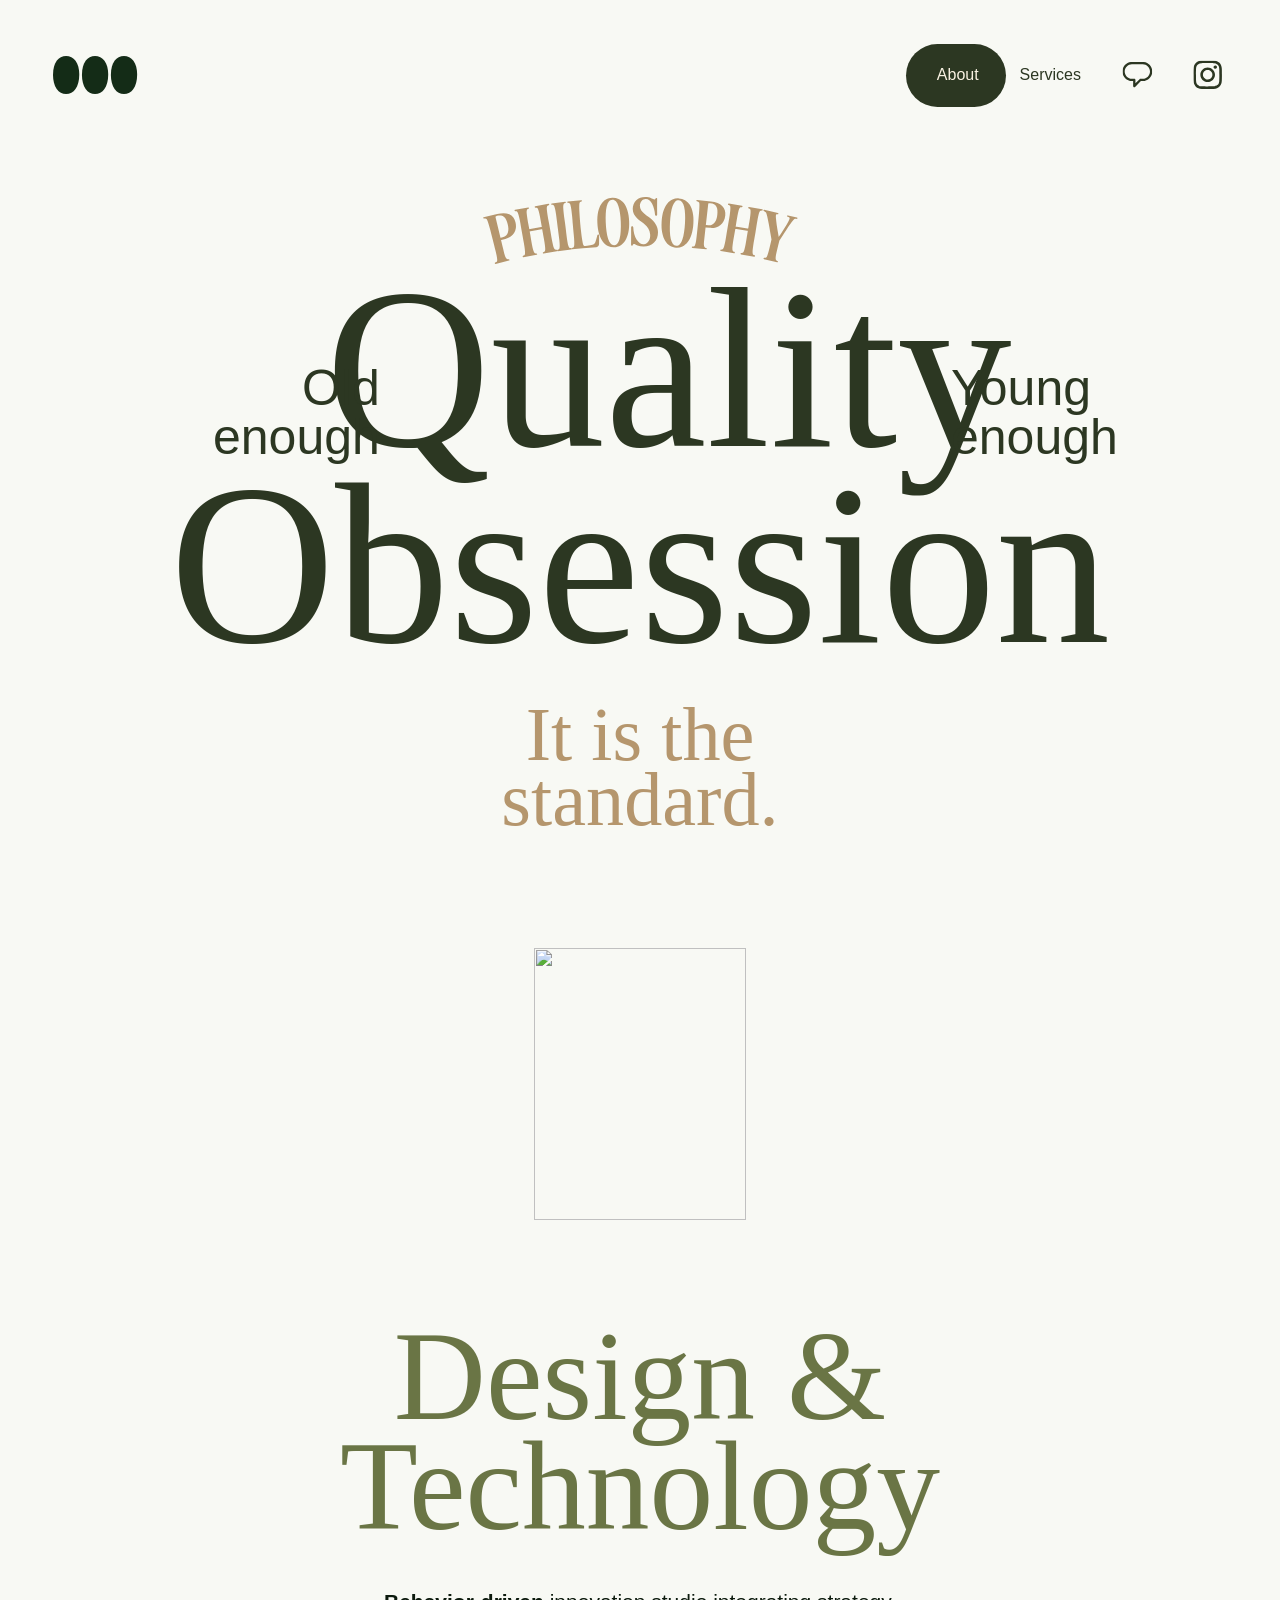
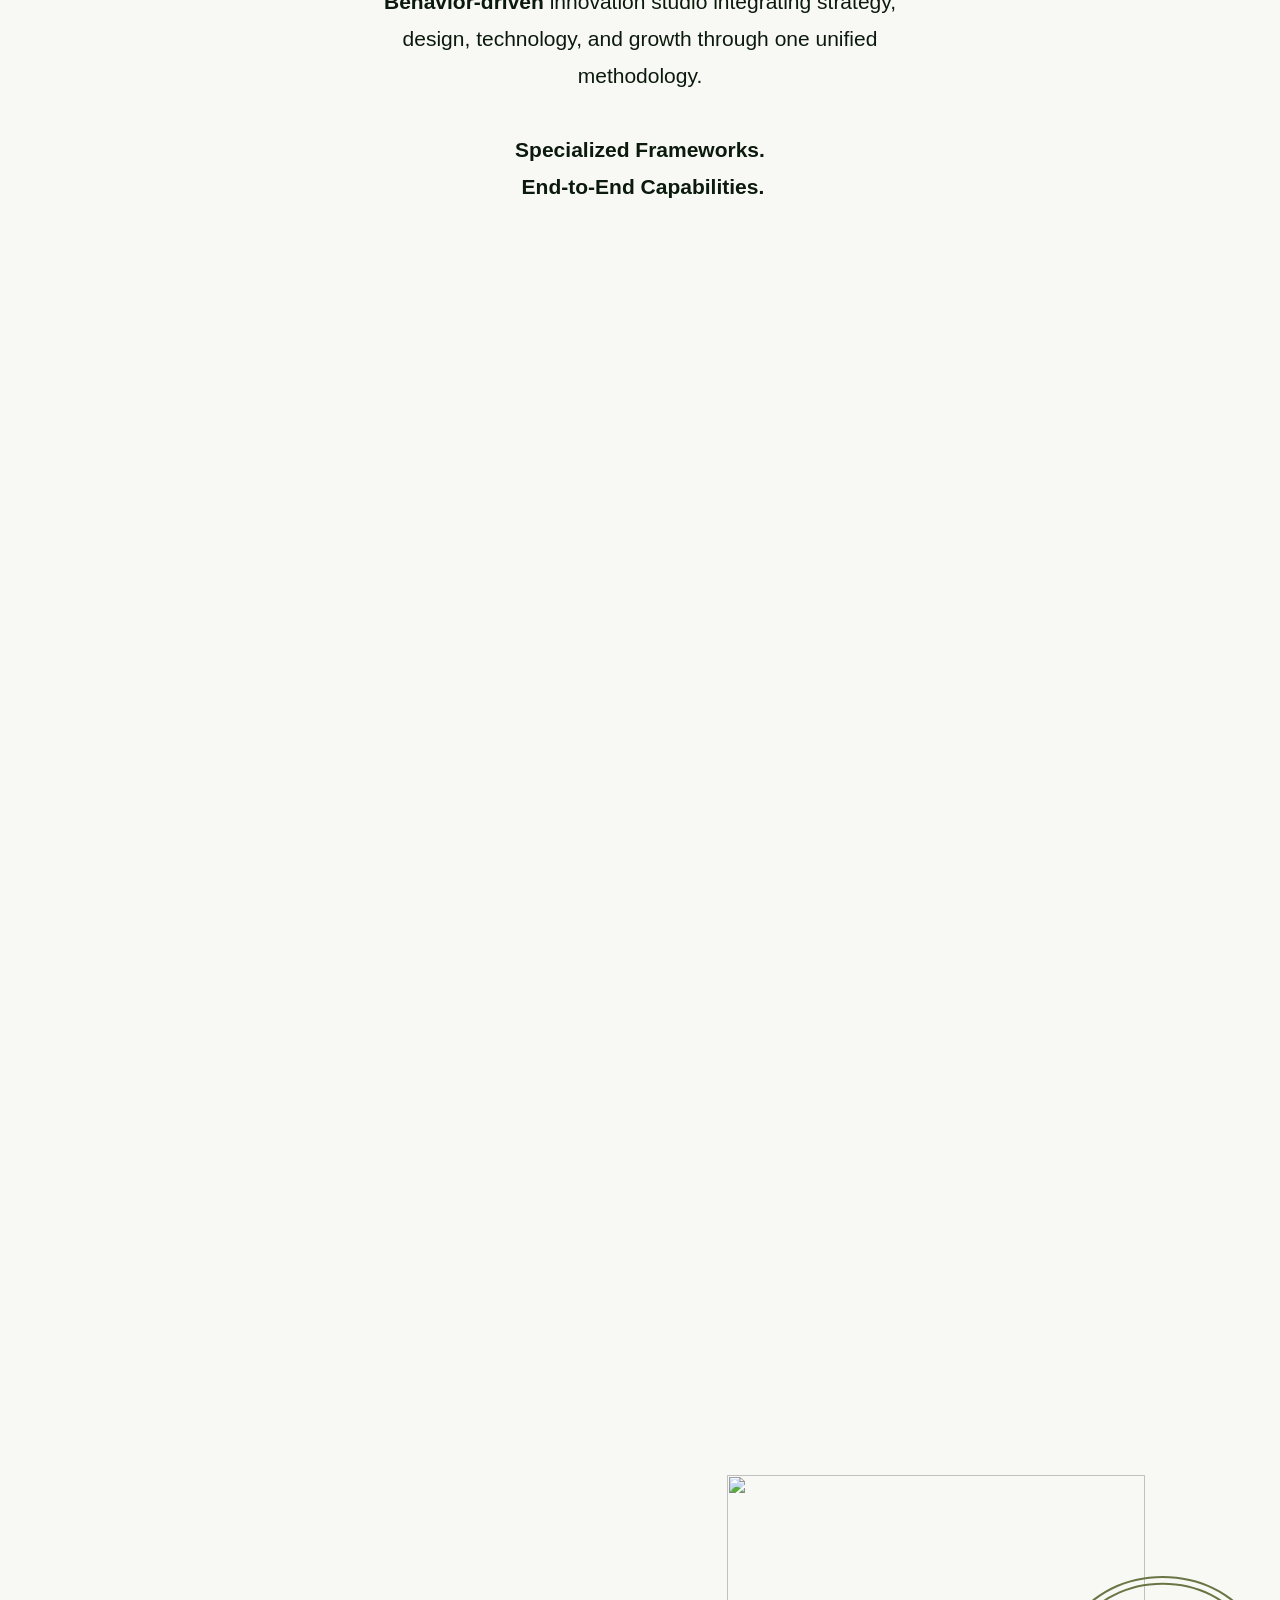
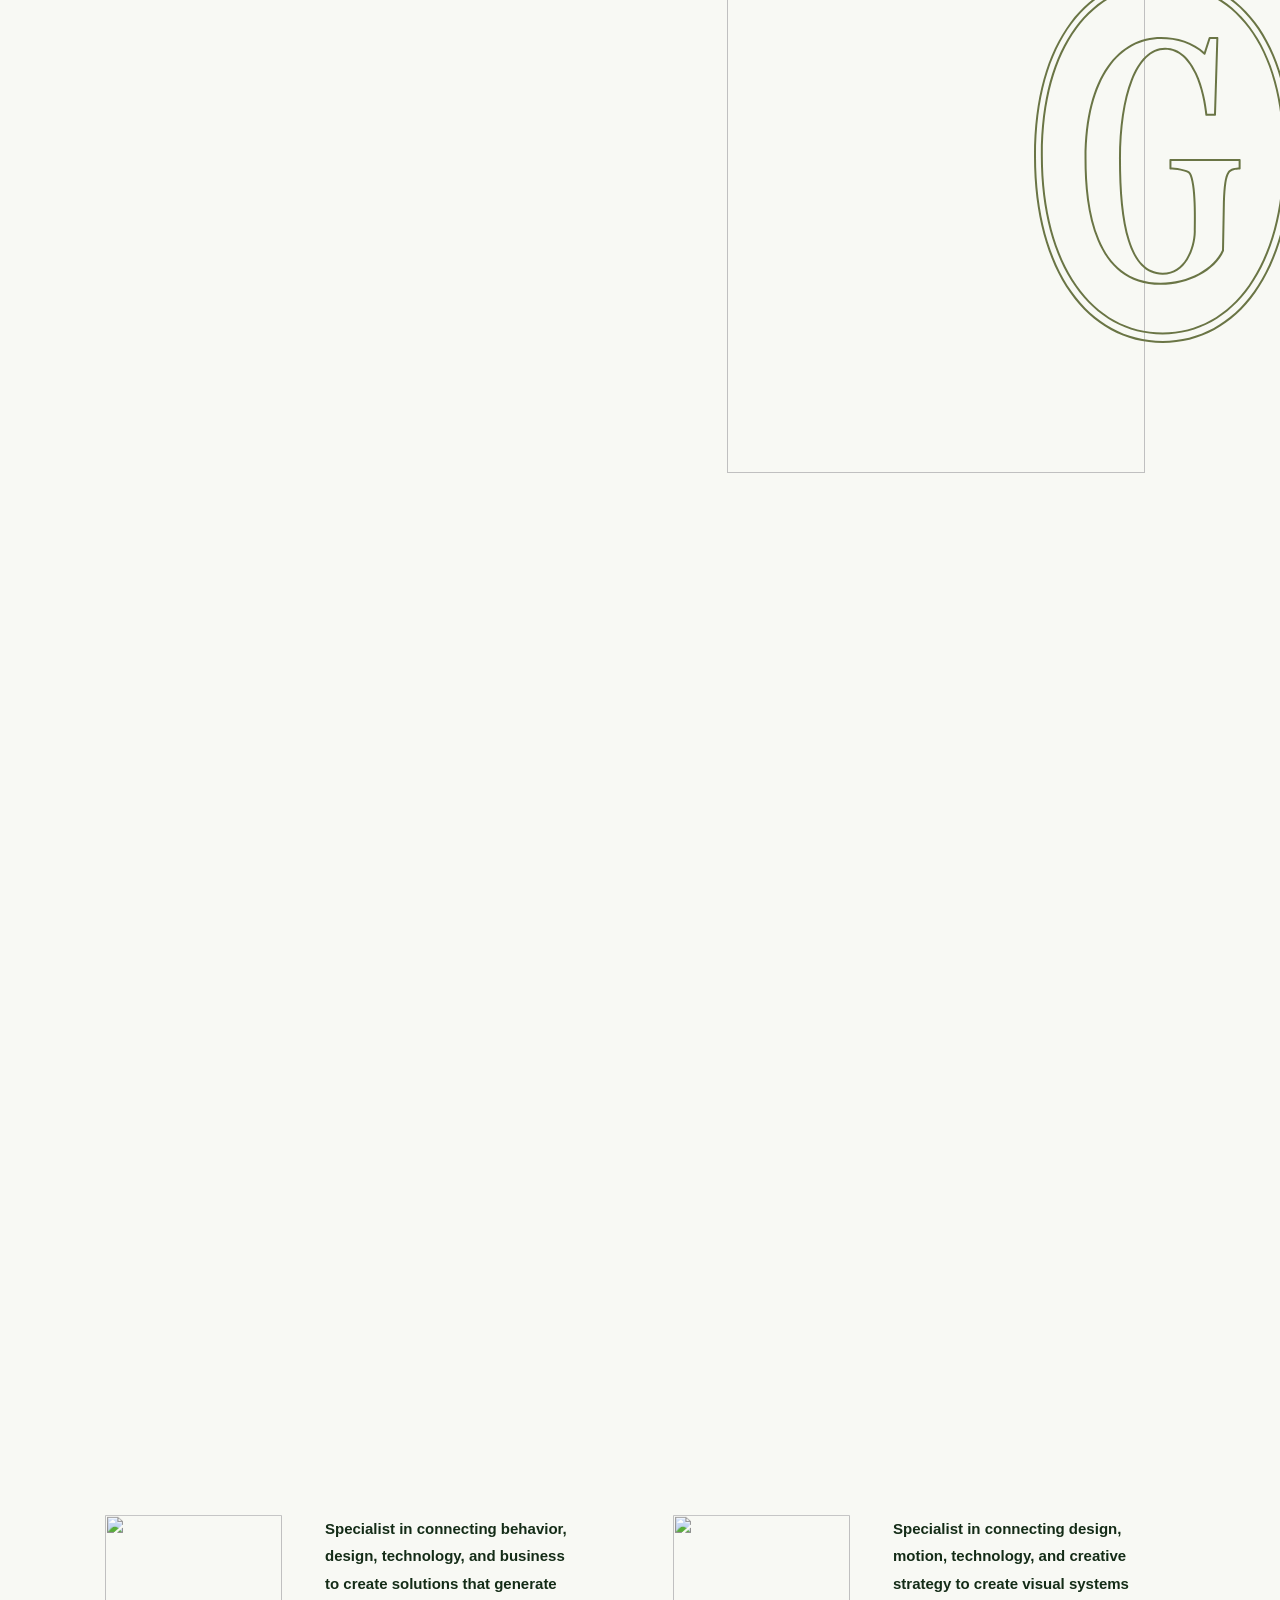
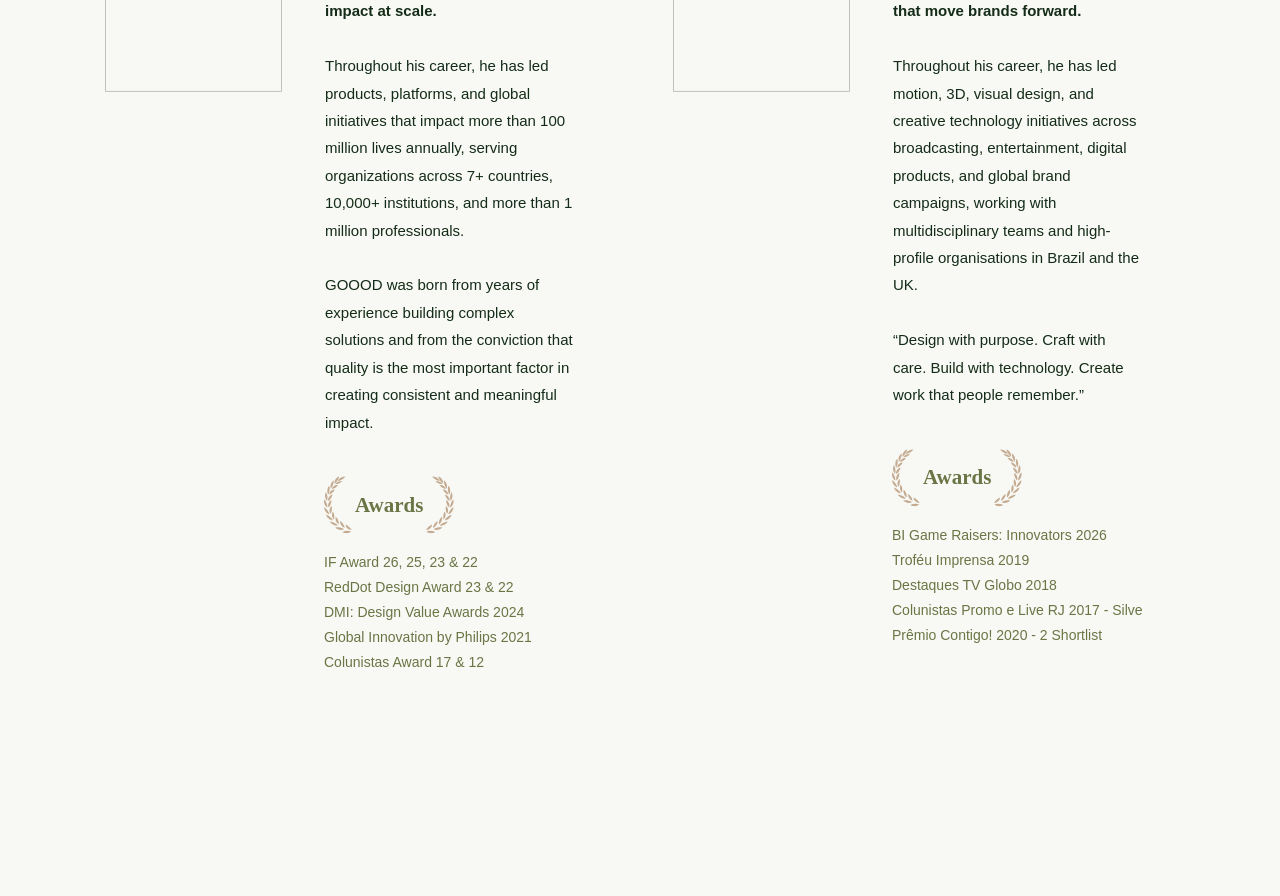
==== about/index.html @ 9f04677b "Add about route" ====
<!doctype html>
<!-- Published Jun 29, 2026, 10:08 PM UTC -->
<html lang="en" data-redirect-timezone="1" dir="ltr">
<head>
	<meta charset="utf-8">
	<meta name="viewport" content="width=device-width">
<title>Goood Co.</title>
    <meta name="description" content="GOOOD is a behavior-driven design and technology company that helps organizations build products, brands, systems, and experiences. ">
    <meta name="framer-search-index" content="https://framerusercontent.com/sites/5ytUcVPvbW8N9m3FAgakMX/searchIndex-BSJQlw5ZuKHd.json">
    <meta name="framer-search-index-fallback" content="https://framerusercontent.com/sites/5ytUcVPvbW8N9m3FAgakMX/searchIndex-iBknJsm7FdqD.json">
    <link href="https://framerusercontent.com/images/Y0VyDNWUJMBLgAJX96kHyIJo9LI.svg" rel="icon" media="(prefers-color-scheme: light)">
    <link href="https://framerusercontent.com/images/7ldi2a1nNjS6JDcitWMlOKeYPM.svg" rel="icon" media="(prefers-color-scheme: dark)">
    <!-- Open Graph -->
    <meta property="og:type" content="website">
    <meta property="og:title" content="Goood Co.">
    <meta property="og:description" content="GOOOD is a behavior-driven design and technology company that helps organizations build products, brands, systems, and experiences. ">
    <!-- X -->
    <meta name="twitter:card" content="summary_large_image">
    <meta name="twitter:title" content="Goood Co.">
    <meta name="twitter:description" content="GOOOD is a behavior-driven design and technology company that helps organizations build products, brands, systems, and experiences. ">
<!-- Start of headStart -->
    
    <!-- End of headStart -->
	
	<style data-framer-font-css>@font-face { font-family: "Awesome Serif Semi Bold Extra Tall"; src: url("https://framerusercontent.com/assets/MUc1ipWToFADZcq2uMETgv3iBlQ.woff2"); font-display: swap; font-style: normal; font-weight: 600 }
@font-face { font-family: "Awesome Serif Medium Extra Tall"; src: url("https://framerusercontent.com/assets/fbE9VxrupKBerNvXwSpwwjdLrv8.woff2"); font-display: swap; font-style: normal; font-weight: 500 }
@font-face { font-family: "Antique Atelier Script Regular"; src: url("https://framerusercontent.com/assets/Kvcf3GFHVCJ5crvqG8K9SrMtMw.woff2"); font-display: swap; font-style: normal; font-weight: 400 }
@font-face { font-family: "Inter"; src: url("https://framerusercontent.com/assets/5vvr9Vy74if2I6bQbJvbw7SY1pQ.woff2"); font-display: swap; font-style: normal; font-weight: 400; unicode-range: U+0460-052F, U+1C80-1C88, U+20B4, U+2DE0-2DFF, U+A640-A69F, U+FE2E-FE2F }
@font-face { font-family: "Inter"; src: url("https://framerusercontent.com/assets/EOr0mi4hNtlgWNn9if640EZzXCo.woff2"); font-display: swap; font-style: normal; font-weight: 400; unicode-range: U+0301, U+0400-045F, U+0490-0491, U+04B0-04B1, U+2116 }
@font-face { font-family: "Inter"; src: url("https://framerusercontent.com/assets/Y9k9QrlZAqio88Klkmbd8VoMQc.woff2"); font-display: swap; font-style: normal; font-weight: 400; unicode-range: U+1F00-1FFF }
@font-face { font-family: "Inter"; src: url("https://framerusercontent.com/assets/OYrD2tBIBPvoJXiIHnLoOXnY9M.woff2"); font-display: swap; font-style: normal; font-weight: 400; unicode-range: U+0370-03FF }
@font-face { font-family: "Inter"; src: url("https://framerusercontent.com/assets/JeYwfuaPfZHQhEG8U5gtPDZ7WQ.woff2"); font-display: swap; font-style: normal; font-weight: 400; unicode-range: U+0100-024F, U+0259, U+1E00-1EFF, U+2020, U+20A0-20AB, U+20AD-20CF, U+2113, U+2C60-2C7F, U+A720-A7FF }
@font-face { font-family: "Inter"; src: url("https://framerusercontent.com/assets/GrgcKwrN6d3Uz8EwcLHZxwEfC4.woff2"); font-display: swap; font-style: normal; font-weight: 400; unicode-range: U+0000-00FF, U+0131, U+0152-0153, U+02BB-02BC, U+02C6, U+02DA, U+02DC, U+2000-206F, U+2070, U+2074-207E, U+2080-208E, U+20AC, U+2122, U+2191, U+2193, U+2212, U+2215, U+FEFF, U+FFFD }
@font-face { font-family: "Inter"; src: url("https://framerusercontent.com/assets/b6Y37FthZeALduNqHicBT6FutY.woff2"); font-display: swap; font-style: normal; font-weight: 400; unicode-range: U+0102-0103, U+0110-0111, U+0128-0129, U+0168-0169, U+01A0-01A1, U+01AF-01B0, U+1EA0-1EF9, U+20AB }
@font-face { font-family: "Inter"; src: url("https://framerusercontent.com/assets/DpPBYI0sL4fYLgAkX8KXOPVt7c.woff2"); font-display: swap; font-style: normal; font-weight: 700; unicode-range: U+0460-052F, U+1C80-1C88, U+20B4, U+2DE0-2DFF, U+A640-A69F, U+FE2E-FE2F }
@font-face { font-family: "Inter"; src: url("https://framerusercontent.com/assets/4RAEQdEOrcnDkhHiiCbJOw92Lk.woff2"); font-display: swap; font-style: normal; font-weight: 700; unicode-range: U+0301, U+0400-045F, U+0490-0491, U+04B0-04B1, U+2116 }
@font-face { font-family: "Inter"; src: url("https://framerusercontent.com/assets/1K3W8DizY3v4emK8Mb08YHxTbs.woff2"); font-display: swap; font-style: normal; font-weight: 700; unicode-range: U+1F00-1FFF }
@font-face { font-family: "Inter"; src: url("https://framerusercontent.com/assets/tUSCtfYVM1I1IchuyCwz9gDdQ.woff2"); font-display: swap; font-style: normal; font-weight: 700; unicode-range: U+0370-03FF }
@font-face { font-family: "Inter"; src: url("https://framerusercontent.com/assets/VgYFWiwsAC5OYxAycRXXvhze58.woff2"); font-display: swap; font-style: normal; font-weight: 700; unicode-range: U+0100-024F, U+0259, U+1E00-1EFF, U+2020, U+20A0-20AB, U+20AD-20CF, U+2113, U+2C60-2C7F, U+A720-A7FF }
@font-face { font-family: "Inter"; src: url("https://framerusercontent.com/assets/syRNPWzAMIrcJ3wIlPIP43KjQs.woff2"); font-display: swap; font-style: normal; font-weight: 700; unicode-range: U+0000-00FF, U+0131, U+0152-0153, U+02BB-02BC, U+02C6, U+02DA, U+02DC, U+2000-206F, U+2070, U+2074-207E, U+2080-208E, U+20AC, U+2122, U+2191, U+2193, U+2212, U+2215, U+FEFF, U+FFFD }
@font-face { font-family: "Inter"; src: url("https://framerusercontent.com/assets/GIryZETIX4IFypco5pYZONKhJIo.woff2"); font-display: swap; font-style: normal; font-weight: 700; unicode-range: U+0102-0103, U+0110-0111, U+0128-0129, U+0168-0169, U+01A0-01A1, U+01AF-01B0, U+1EA0-1EF9, U+20AB }
@font-face { font-family: "Inter"; src: url("https://framerusercontent.com/assets/5A3Ce6C9YYmCjpQx9M4inSaKU.woff2"); font-display: swap; font-style: normal; font-weight: 500; unicode-range: U+0460-052F, U+1C80-1C88, U+20B4, U+2DE0-2DFF, U+A640-A69F, U+FE2E-FE2F }
@font-face { font-family: "Inter"; src: url("https://framerusercontent.com/assets/Qx95Xyt0Ka3SGhinnbXIGpEIyP4.woff2"); font-display: swap; font-style: normal; font-weight: 500; unicode-range: U+0301, U+0400-045F, U+0490-0491, U+04B0-04B1, U+2116 }
@font-face { font-family: "Inter"; src: url("https://framerusercontent.com/assets/6mJuEAguuIuMog10gGvH5d3cl8.woff2"); font-display: swap; font-style: normal; font-weight: 500; unicode-range: U+1F00-1FFF }
@font-face { font-family: "Inter"; src: url("https://framerusercontent.com/assets/xYYWaj7wCU5zSQH0eXvSaS19wo.woff2"); font-display: swap; font-style: normal; font-weight: 500; unicode-range: U+0370-03FF }
@font-face { font-family: "Inter"; src: url("https://framerusercontent.com/assets/otTaNuNpVK4RbdlT7zDDdKvQBA.woff2"); font-display: swap; font-style: normal; font-weight: 500; unicode-range: U+0100-024F, U+0259, U+1E00-1EFF, U+2020, U+20A0-20AB, U+20AD-20CF, U+2113, U+2C60-2C7F, U+A720-A7FF }
@font-face { font-family: "Inter"; src: url("https://framerusercontent.com/assets/UjlFhCnUjxhNfep4oYBPqnEssyo.woff2"); font-display: swap; font-style: normal; font-weight: 500; unicode-range: U+0000-00FF, U+0131, U+0152-0153, U+02BB-02BC, U+02C6, U+02DA, U+02DC, U+2000-206F, U+2070, U+2074-207E, U+2080-208E, U+20AC, U+2122, U+2191, U+2193, U+2212, U+2215, U+FEFF, U+FFFD }
@font-face { font-family: "Inter"; src: url("https://framerusercontent.com/assets/DolVirEGb34pEXEp8t8FQBSK4.woff2"); font-display: swap; font-style: normal; font-weight: 500; unicode-range: U+0102-0103, U+0110-0111, U+0128-0129, U+0168-0169, U+01A0-01A1, U+01AF-01B0, U+1EA0-1EF9, U+20AB }
@font-face { font-family: "Awesome Serif Semi Bold Extra Tall Placeholder"; src: local("Times New Roman"); ascent-override: 116.11%; descent-override: 25.91%; line-gap-override: 0.00%; size-adjust: 96.89% }
@font-face { font-family: "Awesome Serif Medium Extra Tall Placeholder"; src: local("Times New Roman"); ascent-override: 117.07%; descent-override: 26.12%; line-gap-override: 0.00%; size-adjust: 96.10% }
@font-face { font-family: "Antique Atelier Script Regular Placeholder"; src: local("Arial"); ascent-override: 158.74%; descent-override: 155.39%; line-gap-override: 0.00%; size-adjust: 74.72% }
@font-face { font-family: "Inter Placeholder"; src: local("Arial"); ascent-override: 89.79%; descent-override: 22.36%; line-gap-override: 0.00%; size-adjust: 107.89% }</style>
	
	
	<meta name="robots" content="max-image-preview:large"><style data-framer-breakpoint-css>@media(min-width: 1200px){.hidden-10cb5l{display:none!important}}@media(max-width: 1199.98px){.hidden-1bksvy9{display:none!important}}</style><style data-framer-css-ssr-minified data-framer-components="framer-lib-cursors-host framer-zgIut framer-lib-combinedCSSRules framer-sYVgi PropertyOverrides">html,body,#main{box-sizing:border-box;margin:0;padding:0}:root{-webkit-font-smoothing:antialiased;-moz-osx-font-smoothing:grayscale}*{box-sizing:border-box;-webkit-font-smoothing:inherit}h1,h2,h3,h4,h5,h6,p,figure{margin:0}body,input,textarea,select,button{font-family:sans-serif;font-size:12px}body{--token-9c6effcc-38b6-4d13-8bd2-14d6e608fd5b:#f7f3ef;--token-f3294d0c-bad1-4bd4-86fa-f66fd77a52c2:#c4ab92;--token-faad3aae-8c58-403c-ac45-ee6803ffdcd7:#787878;--token-7b57e3b5-e22b-4318-b7dc-5cf4df89e089:#000}@supports (background:-webkit-named-image(i)) and (not (grid-template-rows:subgrid)){body{--framer-will-change-override:transform}}@supports (background:-webkit-named-image(i)) and (not (position-area:top right)){body{--framer-will-change-filter-override:filter}}[data-framer-component-type=Text] div div span,[data-framer-component-type=Text] a div span,[data-framer-component-type=Text] span span span,[data-framer-component-type=Text] p span span,[data-framer-component-type=Text] h1 span span,[data-framer-component-type=Text] h2 span span,[data-framer-component-type=Text] h3 span span,[data-framer-component-type=Text] h4 span span,[data-framer-component-type=Text] h5 span span,[data-framer-component-type=Text] h6 span span,[data-framer-component-type=Text] a{font-family:var(--font-family);font-style:var(--font-style);font-weight:min(calc(var(--framer-font-weight-increase,0) + var(--font-weight,400)),900);color:var(--text-color);letter-spacing:var(--letter-spacing);font-size:var(--font-size);text-transform:var(--text-transform);--text-decoration:var(--framer-text-decoration-style,solid)var(--framer-text-decoration,none)var(--framer-text-decoration-color,currentcolor)var(--framer-text-decoration-thickness,auto);--text-decoration-skip-ink:var(--framer-text-decoration-skip-ink);--text-underline-offset:var(--framer-text-decoration-offset);line-height:var(--line-height);--font-family:var(--framer-font-family);--font-style:var(--framer-font-style);--font-weight:var(--framer-font-weight);--text-color:var(--framer-text-color);--letter-spacing:var(--framer-letter-spacing);--font-size:var(--framer-font-size);--text-transform:var(--framer-text-transform);--line-height:var(--framer-line-height)}@supports not (color:color(display-p3 1 1 1)){p.framer-text,div.framer-text,h1.framer-text,h2.framer-text,h3.framer-text,h4.framer-text,h5.framer-text,h6.framer-text,li.framer-text,ol.framer-text,ul.framer-text,span.framer-text:not([data-text-fill]){color:var(--framer-blockquote-text-color-rgb,var(--framer-blockquote-text-color,var(--framer-text-color-rgb,var(--framer-text-color,#000))));-webkit-text-stroke-color:var(--framer-text-stroke-color-rgb,var(--framer-text-stroke-color,initial))}mark.framer-text{background-color:var(--framer-blockquote-text-background-color-rgb,var(--framer-blockquote-text-background-color,var(--framer-text-background-color-rgb,var(--framer-text-background-color,initial))))}}@supports not (color:color(display-p3 1 1 1)){code.framer-text,code.framer-text span.framer-text:not([data-text-fill]){color:var(--framer-blockquote-text-color-rgb,var(--framer-blockquote-text-color,var(--framer-code-text-color-rgb,var(--framer-code-text-color,var(--framer-text-color-rgb,var(--framer-text-color,#000))))))}}@supports not (color:color(display-p3 1 1 1)){a.framer-text,span.framer-text[data-nested-link]{color:var(--framer-link-text-color-rgb,var(--framer-link-text-color,var(--framer-blockquote-text-color-rgb,var(--framer-blockquote-text-color,var(--framer-text-color-rgb,var(--framer-text-color,#000))))));background-color:var(--framer-link-text-background-color-rgb,var(--framer-link-text-background-color,initial));-webkit-text-decoration-color:var(--framer-link-text-decoration-color-rgb,var(--framer-link-text-decoration-color,var(--framer-text-decoration-color-rgb,var(--framer-text-decoration-color,currentcolor))));text-decoration-color:var(--framer-link-text-decoration-color-rgb,var(--framer-link-text-decoration-color,var(--framer-text-decoration-color-rgb,var(--framer-text-decoration-color,currentcolor))))}}@supports not (color:color(display-p3 1 1 1)){code.framer-text a.framer-text,code.framer-text a.framer-text span.framer-text:not([data-text-fill]),code.framer-text span.framer-text[data-nested-link],code.framer-text span.framer-text[data-nested-link] span.framer-text:not([data-text-fill]){color:var(--framer-link-text-color-rgb,var(--framer-link-text-color,var(--framer-blockquote-text-color-rgb,var(--framer-blockquote-text-color,var(--framer-code-text-color-rgb,var(--framer-code-text-color,var(--framer-text-color-rgb,var(--framer-text-color,#000))))))))}}@supports not (color:color(display-p3 1 1 1)){a.framer-text:hover,span.framer-text[data-nested-link]:hover{color:var(--framer-link-hover-text-color-rgb,var(--framer-link-hover-text-color,var(--framer-link-text-color-rgb,var(--framer-link-text-color,var(--framer-blockquote-text-color-rgb,var(--framer-blockquote-text-color,var(--framer-text-color-rgb,var(--framer-text-color,#000))))))));background-color:var(--framer-link-hover-text-background-color-rgb,var(--framer-link-hover-text-background-color,var(--framer-link-text-background-color-rgb,var(--framer-link-text-background-color,var(--framer-text-background-color-rgb,var(--framer-text-background-color,initial))))));-webkit-text-decoration-color:var(--framer-link-hover-text-decoration-color-rgb,var(--framer-link-hover-text-decoration-color,var(--framer-link-text-decoration-color-rgb,var(--framer-link-text-decoration-color,var(--framer-text-decoration-color-rgb,var(--framer-text-decoration-color,currentcolor))))));text-decoration-color:var(--framer-link-hover-text-decoration-color-rgb,var(--framer-link-hover-text-decoration-color,var(--framer-link-text-decoration-color-rgb,var(--framer-link-text-decoration-color,var(--framer-text-decoration-color-rgb,var(--framer-text-decoration-color,currentcolor))))))}}@supports not (color:color(display-p3 1 1 1)){code.framer-text a.framer-text:hover,code.framer-text span.framer-text[data-nested-link]:hover{color:var(--framer-link-hover-text-color-rgb,var(--framer-link-hover-text-color,var(--framer-link-text-color-rgb,var(--framer-link-text-color,var(--framer-blockquote-text-color-rgb,var(--framer-blockquote-text-color,var(--framer-code-text-color-rgb,var(--framer-code-text-color,var(--framer-text-color-rgb,var(--framer-text-color,#000))))))))))}}@supports not (color:color(display-p3 1 1 1)){a.framer-text[data-framer-page-link-current],span.framer-text[data-framer-page-link-current]{color:var(--framer-link-current-text-color-rgb,var(--framer-link-current-text-color,var(--framer-link-text-color-rgb,var(--framer-link-text-color,var(--framer-text-color-rgb,var(--framer-text-color,#000))))));background-color:var(--framer-link-current-text-background-color-rgb,var(--framer-link-current-text-background-color,var(--framer-link-text-background-color-rgb,var(--framer-link-text-background-color,var(--framer-text-background-color-rgb,var(--framer-text-background-color,initial))))));-webkit-text-decoration-color:var(--framer-link-current-text-decoration-color-rgb,var(--framer-link-current-text-decoration-color,var(--framer-link-text-decoration-color-rgb,var(--framer-link-text-decoration-color,var(--framer-text-decoration-color-rgb,var(--framer-text-decoration-color,currentcolor))))));text-decoration-color:var(--framer-link-current-text-decoration-color-rgb,var(--framer-link-current-text-decoration-color,var(--framer-link-text-decoration-color-rgb,var(--framer-link-text-decoration-color,var(--framer-text-decoration-color-rgb,var(--framer-text-decoration-color,currentcolor))))))}}@supports not (color:color(display-p3 1 1 1)){code.framer-text a.framer-text[data-framer-page-link-current],code.framer-text a.framer-text[data-framer-page-link-current] span.framer-text:not([data-text-fill]),code.framer-text span.framer-text[data-framer-page-link-current],code.framer-text span.framer-text[data-framer-page-link-current] span.framer-text:not([data-text-fill]){color:var(--framer-link-current-text-color-rgb,var(--framer-link-current-text-color,var(--framer-link-text-color-rgb,var(--framer-link-text-color,var(--framer-code-text-color-rgb,var(--framer-code-text-color,var(--framer-text-color-rgb,var(--framer-text-color,#000))))))));background-color:var(--framer-link-current-text-background-color-rgb,var(--framer-link-current-text-background-color,var(--framer-link-text-background-color-rgb,var(--framer-link-text-background-color,var(--framer-text-background-color-rgb,var(--framer-text-background-color,initial))))))}}@supports not (color:color(display-p3 1 1 1)){a.framer-text[data-framer-page-link-current]:hover,span.framer-text[data-framer-page-link-current]:hover{color:var(--framer-link-hover-text-color-rgb,var(--framer-link-hover-text-color,var(--framer-link-current-text-color-rgb,var(--framer-link-current-text-color,var(--framer-link-text-color-rgb,var(--framer-link-text-color,var(--framer-code-text-color-rgb,var(--framer-code-text-color,var(--framer-text-color-rgb,var(--framer-text-color,#000))))))))));background-color:var(--framer-link-hover-text-background-color-rgb,var(--framer-link-hover-text-background-color,var(--framer-link-current-text-background-color-rgb,var(--framer-link-current-text-background-color,var(--framer-link-text-background-color-rgb,var(--framer-link-text-background-color,initial))))));-webkit-text-decoration-color:var(--framer-link-hover-text-decoration-color-rgb,var(--framer-link-hover-text-decoration-color,var(--framer-link-current-text-decoration-color-rgb,var(--framer-link-current-text-decoration-color,var(--framer-link-text-decoration-color-rgb,var(--framer-link-text-decoration-color,var(--framer-text-decoration-color-rgb,var(--framer-text-decoration-color,currentcolor))))))));text-decoration-color:var(--framer-link-hover-text-decoration-color-rgb,var(--framer-link-hover-text-decoration-color,var(--framer-link-current-text-decoration-color-rgb,var(--framer-link-current-text-decoration-color,var(--framer-link-text-decoration-color-rgb,var(--framer-link-text-decoration-color,var(--framer-text-decoration-color-rgb,var(--framer-text-decoration-color,currentcolor))))))))}}@supports not (color:color(display-p3 1 1 1)){code.framer-text a.framer-text[data-framer-page-link-current]:hover,code.framer-text a.framer-text[data-framer-page-link-current]:hover span.framer-text:not([data-text-fill]),code.framer-text span.framer-text[data-framer-page-link-current]:hover,code.framer-text span.framer-text[data-framer-page-link-current]:hover span.framer-text:not([data-text-fill]){color:var(--framer-link-hover-text-color-rgb,var(--framer-link-hover-text-color,var(--framer-link-current-text-color-rgb,var(--framer-link-current-text-color,var(--framer-link-text-color-rgb,var(--framer-link-text-color,var(--framer-code-text-color-rgb,var(--framer-code-text-color,var(--framer-text-color-rgb,var(--framer-text-color,#000))))))))));background-color:var(--framer-link-hover-text-background-color-rgb,var(--framer-link-hover-text-background-color,var(--framer-link-current-text-background-color-rgb,var(--framer-link-current-text-background-color,var(--framer-link-text-background-color-rgb,var(--framer-link-text-background-color,initial))))))}}@supports not (overflow:clip){:root{--overflow-clip-fallback:hidden}}@supports (background:-webkit-named-image(i)) and (not (contain-intrinsic-size:inherit)){div.framer-text,p.framer-text,h1.framer-text,h2.framer-text,h3.framer-text,h4.framer-text,h5.framer-text,h6.framer-text,ol.framer-text,ul.framer-text,li.framer-text,blockquote.framer-text,.framer-text.framer-image{display:var(--text-truncation-display-inline-for-safari-16,revert)}div.framer-text:after,p.framer-text:after,h1.framer-text:after,h2.framer-text:after,h3.framer-text:after,h4.framer-text:after,h5.framer-text:after,h6.framer-text:after,ol.framer-text:after,ul.framer-text:after,li.framer-text:after,blockquote.framer-text:after,.framer-text.framer-image:after{content:var(--text-truncation-line-break-for-safari-16);white-space:pre}.framer-text.framer-text-module,.framer-text.framer-table-wrapper{display:var(--text-truncation-display-none-for-safari-16,revert)}p.framer-text[data-text-fill]{display:var(--text-truncation-display-inline-for-safari-16,inline-block)}}@supports (corner-shape:superellipse(2)){:root{--one-if-corner-shape-supported:1}}.framer-cursor-none,.framer-cursor-none *{cursor:none!important}.framer-pointer-events-none,.framer-pointer-events-none *{pointer-events:none!important}@supports (aspect-ratio:1){body{--framer-aspect-ratio-supported:auto}}.framer-zgIut.framer-1k91tm1,.framer-zgIut .framer-1k91tm1{display:block}.framer-zgIut.framer-10cb5l{height:min-content;overflow:var(--overflow-clip-fallback,clip);background-color:#f8f9f4;flex-flow:column;place-content:center flex-start;align-items:center;gap:0;width:1200px;padding:0;display:flex;position:relative}.framer-zgIut .framer-1336fwz{height:1810px;overflow:var(--overflow-clip-fallback,clip);flex-flow:column;flex:none;place-content:center flex-start;align-items:center;gap:0;width:100%;padding:0;display:flex;position:relative}.framer-zgIut .framer-r07cde{height:100vh;overflow:var(--overflow-clip-fallback,clip);flex-flow:column;flex:none;place-content:center flex-start;align-items:center;gap:10px;width:100%;padding:0;display:flex;position:relative}.framer-zgIut .framer-y7vgrg{height:min-content;overflow:var(--overflow-clip-fallback,clip);z-index:1;flex-flow:row;flex:none;place-content:center space-between;align-items:center;width:96%;padding:28px 0 0;display:flex;position:sticky;top:1px}.framer-zgIut .framer-1y24scz{flex:none;width:139px;height:92px;text-decoration:none;position:relative}.framer-zgIut .framer-51mpwl-container{flex:none;width:350px;height:66px;position:relative}.framer-zgIut .framer-1vxc5jr{flex:none;gap:0;width:211px;height:53px;position:relative;overflow:visible}.framer-zgIut .framer-4m18dn{flex:none;gap:0;position:absolute;inset:0 27px 0 29px;overflow:visible}.framer-zgIut .framer-mscxgt{flex:none;position:absolute;inset:-3px 3px 3px -3px}.framer-zgIut .framer-qorew8{flex:none;width:25px;height:19px;position:absolute;top:21px;left:185px}.framer-zgIut .framer-ti9peh{flex:none;width:24px;height:15px;position:absolute;top:25px;left:0}.framer-zgIut .framer-7d1hfj{will-change:var(--framer-will-change-effect-override,transform);flex-flow:row;flex:1 0 0;place-content:center;align-items:center;gap:10px;width:100%;height:1px;padding:0;display:flex;position:relative}.framer-zgIut .framer-1paxa34{flex:none;width:1102px;height:637px;position:relative;overflow:visible}.framer-zgIut .framer-dhido5{--framer-paragraph-spacing:0px;white-space:pre-wrap;word-break:break-word;word-wrap:break-word;flex:none;width:1102px;height:auto;position:absolute;top:74px;left:50%;transform:translate(-50%)}.framer-zgIut .framer-mw7u2a{--framer-paragraph-spacing:0px;white-space:pre-wrap;word-break:break-word;word-wrap:break-word;flex:none;width:301px;height:auto;position:absolute;top:505px;left:50%;transform:translate(-50%)}.framer-zgIut .framer-25nm4g{flex:none;width:315px;height:68px;position:absolute;top:0;left:calc(50.0342% - 157.5px)}.framer-zgIut .framer-w4kgvf{--framer-paragraph-spacing:0px;white-space:pre;flex:none;width:auto;height:auto;position:absolute;top:167px;left:124px}.framer-zgIut .framer-1b6hwmp{--framer-paragraph-spacing:0px;white-space:pre;flex:none;width:auto;height:auto;position:absolute;top:167px;left:862px}.framer-zgIut .framer-56mrfr{flex-flow:column;flex:none;place-content:center flex-start;align-items:center;gap:49px;width:100%;height:min-content;padding:48px 0;display:flex;position:relative;overflow:visible}.framer-zgIut .framer-1jpajw2{flex:none;width:212px;height:272px;position:relative}.framer-zgIut .framer-qf1mjv{height:min-content;overflow:var(--overflow-clip-fallback,clip);flex-flow:column;flex:none;place-content:center flex-start;align-items:center;gap:42px;width:min-content;padding:53px 0;display:flex;position:relative}.framer-zgIut .framer-13tqznv{--framer-paragraph-spacing:0px;white-space:pre-wrap;word-break:break-word;word-wrap:break-word;flex:none;width:706px;height:auto;position:relative}.framer-zgIut .framer-17yjc1l{--framer-paragraph-spacing:0px;white-space:pre-wrap;word-break:break-word;word-wrap:break-word;flex:none;width:527px;height:auto;position:relative}.framer-zgIut .framer-1okoifc{aspect-ratio:2.64888;height:var(--framer-aspect-ratio-supported,453px);overflow:var(--overflow-clip-fallback,clip);flex:none;width:100%;position:relative}.framer-zgIut .framer-1xvxvt7-container{z-index:0;flex:none;width:100%;height:100%;position:absolute;top:0;left:0}.framer-zgIut .framer-142ho3e{height:min-content;overflow:var(--overflow-clip-fallback,clip);flex-flow:column;flex:none;place-content:center;align-items:center;gap:10px;width:100%;padding:0;display:flex;position:relative}.framer-zgIut .framer-1qpjbg2{flex-flow:row;flex:none;place-content:flex-start;align-items:flex-start;gap:140px;width:min-content;height:min-content;padding:438px 0 200px;display:flex;position:relative;overflow:visible}.framer-zgIut .framer-13ues7d{--framer-paragraph-spacing:0px;white-space:pre-wrap;word-break:break-word;word-wrap:break-word;flex:none;width:275px;height:auto;position:relative}.framer-zgIut .framer-1pflqbt{height:min-content;overflow:var(--overflow-clip-fallback,clip);flex-flow:column;flex:none;place-content:center;align-items:center;gap:35.72px;width:min-content;padding:0;display:flex;position:relative}.framer-zgIut .framer-wpcnsc{height:min-content;overflow:var(--overflow-clip-fallback,clip);flex-flow:row;flex:none;place-content:center;align-items:center;gap:36.46px;width:min-content;padding:0;display:flex;position:relative}.framer-zgIut .framer-g57h7q{flex:none;width:75px;height:39px;position:relative}.framer-zgIut .framer-13ehsdn{flex:none;width:87px;height:16px;position:relative}.framer-zgIut .framer-1ukopo{flex:none;width:95px;height:30px;position:relative}.framer-zgIut .framer-klv4k8,.framer-zgIut .framer-iuh17t{flex:none;width:118px;height:22px;position:relative}.framer-zgIut .framer-1majgs6{flex:none;width:62px;height:54px;position:relative}.framer-zgIut .framer-uer11{height:min-content;overflow:var(--overflow-clip-fallback,clip);flex-flow:row;flex:none;place-content:center;align-items:center;gap:43.75px;width:min-content;padding:0;display:flex;position:relative}.framer-zgIut .framer-utot3g{flex:none;width:161px;height:32px;position:relative}.framer-zgIut .framer-8x4oga{flex:none;width:93px;height:32px;position:relative}.framer-zgIut .framer-1616zm9{flex:none;width:79px;height:21px;position:relative}.framer-zgIut .framer-13bhgma{height:min-content;overflow:var(--overflow-clip-fallback,clip);flex-flow:row;flex:none;place-content:center;align-items:center;gap:51.85px;width:min-content;padding:0;display:flex;position:relative}.framer-zgIut .framer-1uje1mm{flex:none;width:75px;height:22px;position:relative}.framer-zgIut .framer-1q3iy4m{flex:none;width:97px;height:28px;position:relative}.framer-zgIut .framer-3txr1m{flex:none;width:118px;height:28px;position:relative}.framer-zgIut .framer-1bmf1pv{flex:none;width:139px;height:32px;position:relative}.framer-zgIut .framer-5bsk8w{height:min-content;overflow:var(--overflow-clip-fallback,clip);flex-flow:row;flex:none;place-content:center;align-items:center;gap:65.63px;width:min-content;padding:0;display:flex;position:relative}.framer-zgIut .framer-1r8yyhv{flex:none;width:119px;height:28px;position:relative}.framer-zgIut .framer-h256ra{flex:none;width:140px;height:33px;position:relative}.framer-zgIut .framer-gfwnuv{flex:none;width:65px;height:24px;position:relative}.framer-zgIut .framer-17u60cq{flex:none;width:64px;height:23px;position:relative}.framer-zgIut .framer-ghyalz{height:min-content;overflow:var(--overflow-clip-fallback,clip);flex-flow:row;flex:none;place-content:center;align-items:center;gap:48.61px;width:min-content;padding:0;display:flex;position:relative}.framer-zgIut .framer-7oyo0q{flex:none;width:105px;height:16px;position:relative}.framer-zgIut .framer-1t356l3{flex:none;width:81px;height:37px;position:relative}.framer-zgIut .framer-1noio8m{flex:none;width:147px;height:22px;position:relative}.framer-zgIut .framer-kdrcbo{flex:none;width:108px;height:40px;position:relative}.framer-zgIut .framer-a03wkz{flex:none;width:1300px;height:1255px;position:relative;overflow:visible}.framer-zgIut .framer-1onokgw{--framer-paragraph-spacing:0px;white-space:pre-wrap;word-break:break-word;word-wrap:break-word;flex:none;width:305px;height:auto;position:absolute;top:74px;left:407px}.framer-zgIut .framer-97gst9{height:598px;overflow:var(--overflow-clip-fallback,clip);flex:none;width:418px;position:absolute;top:-200px;left:737px}.framer-zgIut .framer-humdqh{flex:none;position:absolute;inset:0}.framer-zgIut .framer-1xe999r{flex:none;width:256px;height:366px;position:absolute;top:-99px;right:0;overflow:visible}.framer-zgIut .framer-lwhqju{flex:none;width:258px;height:367px;position:absolute;top:0;left:0}.framer-zgIut .framer-1q8cekv{--framer-paragraph-spacing:0px;white-space:pre-wrap;word-break:break-word;word-wrap:break-word;flex:none;width:490px;height:auto;position:absolute;top:15px;left:110px}.framer-zgIut .framer-r5ovya{flex:none;width:1070px;height:1156px;position:relative;overflow:visible}.framer-zgIut .framer-1bhqhx7{--framer-paragraph-spacing:0px;white-space:pre;flex:none;width:auto;height:auto;position:absolute;top:0;left:0}.framer-zgIut .framer-1ohhwho{height:min-content;overflow:var(--overflow-clip-fallback,clip);flex-flow:row;flex:none;place-content:flex-start center;align-items:flex-start;gap:66px;width:min-content;padding:0;display:flex;position:absolute;top:48%;left:0;transform:translateY(-50%)}.framer-zgIut .framer-1fyyt2y{height:min-content;overflow:var(--overflow-clip-fallback,clip);flex-flow:row;flex:none;place-content:flex-start;align-items:flex-start;gap:42px;width:502px;padding:0;display:flex;position:relative}.framer-zgIut .framer-1e89h45,.framer-zgIut .framer-cxdmaz{aspect-ratio:1;height:var(--framer-aspect-ratio-supported,177px);border-radius:1px;flex:none;width:177px;position:relative}.framer-zgIut .framer-1etdt6o,.framer-zgIut .framer-1pksl11{height:min-content;overflow:var(--overflow-clip-fallback,clip);flex-flow:column;flex:none;place-content:center;align-items:center;gap:40px;width:251px;padding:0;display:flex;position:relative}.framer-zgIut .framer-swz5pk,.framer-zgIut .framer-yi9g5k{--framer-paragraph-spacing:0px;white-space:pre-wrap;word-break:break-word;word-wrap:break-word;flex:none;width:249px;height:auto;position:relative}.framer-zgIut .framer-1truszz,.framer-zgIut .framer-1uaj6b1{height:min-content;overflow:var(--overflow-clip-fallback,clip);flex-flow:column;flex:none;place-content:flex-start center;align-items:flex-start;gap:16px;width:100%;padding:0;display:flex;position:relative}.framer-zgIut .framer-1qxy6f0,.framer-zgIut .framer-r937we{flex-flow:row;flex:none;place-content:center flex-start;align-items:center;gap:2.97px;width:min-content;height:min-content;padding:0;display:flex;position:relative;overflow:visible}.framer-zgIut .framer-115lv6d,.framer-zgIut .framer-vpwmlu,.framer-zgIut .framer-19vjejq,.framer-zgIut .framer-7mig35{flex:none;width:28px;height:58px;position:relative}.framer-zgIut .framer-1mutv96,.framer-zgIut .framer-1ovf2e5,.framer-zgIut .framer-1hago11,.framer-zgIut .framer-146ji6p{--framer-paragraph-spacing:0px;white-space:pre;flex:none;width:auto;height:auto;position:relative}.framer-zgIut .framer-q01syp{height:min-content;overflow:var(--overflow-clip-fallback,clip);flex-flow:row;flex:none;place-content:flex-start;align-items:flex-start;gap:42px;width:501px;padding:0;display:flex;position:relative}@media (max-width:1199.98px){.framer-zgIut.framer-10cb5l{width:390px}.framer-zgIut .framer-1336fwz{height:1084px}.framer-zgIut .framer-r07cde{height:min-content}.framer-zgIut .framer-y7vgrg{top:unset;flex-direction:column;justify-content:center;gap:28px;width:96%;position:relative}.framer-zgIut .framer-1vxc5jr{order:0}.framer-zgIut .framer-7d1hfj{flex:none;height:486px}.framer-zgIut .framer-1paxa34{width:407px;height:235px}.framer-zgIut .framer-dhido5{width:407px;top:27px}.framer-zgIut .framer-mw7u2a{width:111px;top:187px}.framer-zgIut .framer-25nm4g{width:116px;height:25px;top:0;left:calc(50.0342% - 58.215px)}.framer-zgIut .framer-w4kgvf{top:62px;left:46px}.framer-zgIut .framer-1b6hwmp{top:62px;left:319px}.framer-zgIut .framer-qf1mjv{gap:23.63px;padding:29.82px 0}.framer-zgIut .framer-13tqznv{width:397px}.framer-zgIut .framer-17yjc1l{width:296px}.framer-zgIut .framer-1okoifc{height:var(--framer-aspect-ratio-supported,277px);width:735px}.framer-zgIut .framer-142ho3e{justify-content:flex-start;height:2973px}.framer-zgIut .framer-1qpjbg2{flex-direction:column;align-content:center;align-items:center;gap:66px;width:404px;height:30%;padding:200px 0}.framer-zgIut .framer-13ues7d{width:64%}.framer-zgIut .framer-1pflqbt{gap:19.9px}.framer-zgIut .framer-wpcnsc{gap:20.31px}.framer-zgIut .framer-g57h7q{width:42px;height:22px}.framer-zgIut .framer-13ehsdn{width:48px;height:9px}.framer-zgIut .framer-1ukopo{width:53px;height:17px}.framer-zgIut .framer-klv4k8,.framer-zgIut .framer-iuh17t{width:66px;height:12px}.framer-zgIut .framer-1majgs6{width:35px;height:30px}.framer-zgIut .framer-uer11{gap:24.37px}.framer-zgIut .framer-utot3g{width:90px;height:18px}.framer-zgIut .framer-8x4oga{width:52px;height:18px}.framer-zgIut .framer-1616zm9{width:44px;height:12px}.framer-zgIut .framer-13bhgma{gap:28.88px}.framer-zgIut .framer-1uje1mm{width:42px;height:12px}.framer-zgIut .framer-1q3iy4m{width:54px;height:16px}.framer-zgIut .framer-3txr1m{width:66px;height:15px}.framer-zgIut .framer-1bmf1pv{width:78px;height:18px}.framer-zgIut .framer-5bsk8w{gap:36.56px}.framer-zgIut .framer-1r8yyhv{width:66px;height:16px}.framer-zgIut .framer-h256ra{width:78px;height:19px}.framer-zgIut .framer-gfwnuv,.framer-zgIut .framer-17u60cq{width:36px;height:13px}.framer-zgIut .framer-ghyalz{gap:27.08px}.framer-zgIut .framer-7oyo0q{width:58px;height:9px}.framer-zgIut .framer-1t356l3{width:45px;height:21px}.framer-zgIut .framer-1noio8m{width:82px;height:12px}.framer-zgIut .framer-kdrcbo{width:60px;height:22px}.framer-zgIut .framer-a03wkz{width:786px;height:644px}.framer-zgIut .framer-1onokgw{width:185px;top:52%;left:241px;transform:translateY(-50%)}.framer-zgIut .framer-97gst9{width:253px;height:362px;top:-60px;left:410px}.framer-zgIut .framer-humdqh{bottom:39px;left:27px}.framer-zgIut .framer-1xe999r{height:221px;left:505px;right:unset;width:155px;top:-29px}.framer-zgIut .framer-lwhqju{height:159px;bottom:-1px;top:unset;width:112px}.framer-zgIut .framer-1q8cekv{width:296px;top:70px;left:48%;transform:translate(-50%)}.framer-zgIut .framer-r5ovya{flex-flow:column;place-content:center;align-items:center;gap:83.86px;width:100%;height:1330px;padding:0;display:flex}.framer-zgIut .framer-1bhqhx7{left:unset;top:unset;order:0;position:relative}.framer-zgIut .framer-1ohhwho{left:unset;top:unset;transform:unset;flex-direction:column;order:1;gap:122px;width:100%;position:relative}.framer-zgIut .framer-1fyyt2y,.framer-zgIut .framer-q01syp{width:100%}.framer-zgIut .framer-1e89h45{height:var(--framer-aspect-ratio-supported,115px);border-radius:1px;width:115px}.framer-zgIut .framer-1etdt6o,.framer-zgIut .framer-1pksl11{align-content:flex-start;align-items:flex-start}.framer-zgIut .framer-swz5pk,.framer-zgIut .framer-yi9g5k{width:162px}.framer-zgIut .framer-1qxy6f0,.framer-zgIut .framer-r937we{gap:1.93px}.framer-zgIut .framer-115lv6d,.framer-zgIut .framer-vpwmlu,.framer-zgIut .framer-19vjejq,.framer-zgIut .framer-7mig35{width:18px;height:38px}.framer-zgIut .framer-cxdmaz{height:var(--framer-aspect-ratio-supported,116px);border-radius:1px;width:115px}}body{--framer-will-change-override:none}@supports (background:-webkit-named-image(i)) and (not (grid-template-rows:subgrid)){body{--framer-will-change-override:transform}}body{--framer-will-change-filter-override:none}@supports (background:-webkit-named-image(i)) and (not (position-area:top right)){body{--framer-will-change-filter-override:filter}}[data-framer-component-type]{position:absolute}[data-framer-component-type=Text]{cursor:inherit}[data-framer-component-text-autosized] *{white-space:pre}[data-framer-component-type=Text]>*{text-align:var(--framer-text-alignment,start)}[data-framer-component-type=Text] span span,[data-framer-component-type=Text] p span,[data-framer-component-type=Text] h1 span,[data-framer-component-type=Text] h2 span,[data-framer-component-type=Text] h3 span,[data-framer-component-type=Text] h4 span,[data-framer-component-type=Text] h5 span,[data-framer-component-type=Text] h6 span{display:block}[data-framer-component-type=Text] span span span,[data-framer-component-type=Text] p span span,[data-framer-component-type=Text] h1 span span,[data-framer-component-type=Text] h2 span span,[data-framer-component-type=Text] h3 span span,[data-framer-component-type=Text] h4 span span,[data-framer-component-type=Text] h5 span span,[data-framer-component-type=Text] h6 span span{display:unset}[data-framer-component-type=Text] div div span,[data-framer-component-type=Text] a div span,[data-framer-component-type=Text] span span span,[data-framer-component-type=Text] p span span,[data-framer-component-type=Text] h1 span span,[data-framer-component-type=Text] h2 span span,[data-framer-component-type=Text] h3 span span,[data-framer-component-type=Text] h4 span span,[data-framer-component-type=Text] h5 span span,[data-framer-component-type=Text] h6 span span,[data-framer-component-type=Text] a{font-family:var(--font-family);font-style:var(--font-style);font-weight:min(calc(var(--framer-font-weight-increase,0) + var(--font-weight,400)),900);color:var(--text-color);letter-spacing:var(--letter-spacing);font-size:var(--font-size);text-transform:var(--text-transform);--text-decoration:var(--framer-text-decoration-style,solid)var(--framer-text-decoration,none)var(--framer-text-decoration-color,currentcolor)var(--framer-text-decoration-thickness,auto);--text-decoration-skip-ink:var(--framer-text-decoration-skip-ink);--text-underline-offset:var(--framer-text-decoration-offset);line-height:var(--line-height);--font-family:var(--framer-font-family);--font-style:var(--framer-font-style);--font-weight:var(--framer-font-weight);--text-color:var(--framer-text-color);--letter-spacing:var(--framer-letter-spacing);--font-size:var(--framer-font-size);--text-transform:var(--framer-text-transform);--line-height:var(--framer-line-height)}[data-framer-component-type=Text] a,[data-framer-component-type=Text] a div span,[data-framer-component-type=Text] a span span span,[data-framer-component-type=Text] a p span span,[data-framer-component-type=Text] a h1 span span,[data-framer-component-type=Text] a h2 span span,[data-framer-component-type=Text] a h3 span span,[data-framer-component-type=Text] a h4 span span,[data-framer-component-type=Text] a h5 span span,[data-framer-component-type=Text] a h6 span span{--font-family:var(--framer-link-font-family,var(--framer-font-family));--font-style:var(--framer-link-font-style,var(--framer-font-style));--font-weight:var(--framer-link-font-weight,var(--framer-font-weight));--text-color:var(--framer-link-text-color,var(--framer-text-color));--font-size:var(--framer-link-font-size,var(--framer-font-size));--text-transform:var(--framer-link-text-transform,var(--framer-text-transform));--text-decoration:var(--framer-link-text-decoration-style,var(--framer-text-decoration-style,solid))var(--framer-link-text-decoration,var(--framer-text-decoration,none))var(--framer-link-text-decoration-color,var(--framer-text-decoration-color,currentcolor))var(--framer-link-text-decoration-thickness,var(--framer-text-decoration-thickness,auto));--text-decoration-skip-ink:var(--framer-link-text-decoration-skip-ink,var(--framer-text-decoration-skip-ink));--text-underline-offset:var(--framer-link-text-decoration-offset,var(--framer-text-decoration-offset))}[data-framer-component-type=Text] a:hover,[data-framer-component-type=Text] a div span:hover,[data-framer-component-type=Text] a span span span:hover,[data-framer-component-type=Text] a p span span:hover,[data-framer-component-type=Text] a h1 span span:hover,[data-framer-component-type=Text] a h2 span span:hover,[data-framer-component-type=Text] a h3 span span:hover,[data-framer-component-type=Text] a h4 span span:hover,[data-framer-component-type=Text] a h5 span span:hover,[data-framer-component-type=Text] a h6 span span:hover{--font-family:var(--framer-link-hover-font-family,var(--framer-link-font-family,var(--framer-font-family)));--font-style:var(--framer-link-hover-font-style,var(--framer-link-font-style,var(--framer-font-style)));--font-weight:var(--framer-link-hover-font-weight,var(--framer-link-font-weight,var(--framer-font-weight)));--text-color:var(--framer-link-hover-text-color,var(--framer-link-text-color,var(--framer-text-color)));--font-size:var(--framer-link-hover-font-size,var(--framer-link-font-size,var(--framer-font-size)));--text-transform:var(--framer-link-hover-text-transform,var(--framer-link-text-transform,var(--framer-text-transform)));--text-decoration:var(--framer-link-hover-text-decoration-style,var(--framer-link-text-decoration-style,var(--framer-text-decoration-style,solid)))var(--framer-link-hover-text-decoration,var(--framer-link-text-decoration,var(--framer-text-decoration,none)))var(--framer-link-hover-text-decoration-color,var(--framer-link-text-decoration-color,var(--framer-text-decoration-color,currentcolor)))var(--framer-link-hover-text-decoration-thickness,var(--framer-link-text-decoration-thickness,var(--framer-text-decoration-thickness,auto)));--text-decoration-skip-ink:var(--framer-link-hover-text-decoration-skip-ink,var(--framer-link-text-decoration-skip-ink,var(--framer-text-decoration-skip-ink)));--text-underline-offset:var(--framer-link-hover-text-decoration-offset,var(--framer-link-text-decoration-offset,var(--framer-text-decoration-offset)))}[data-framer-component-type=Text].isCurrent a,[data-framer-component-type=Text].isCurrent a div span,[data-framer-component-type=Text].isCurrent a span span span,[data-framer-component-type=Text].isCurrent a p span span,[data-framer-component-type=Text].isCurrent a h1 span span,[data-framer-component-type=Text].isCurrent a h2 span span,[data-framer-component-type=Text].isCurrent a h3 span span,[data-framer-component-type=Text].isCurrent a h4 span span,[data-framer-component-type=Text].isCurrent a h5 span span,[data-framer-component-type=Text].isCurrent a h6 span span{--font-family:var(--framer-link-current-font-family,var(--framer-link-font-family,var(--framer-font-family)));--font-style:var(--framer-link-current-font-style,var(--framer-link-font-style,var(--framer-font-style)));--font-weight:var(--framer-link-current-font-weight,var(--framer-link-font-weight,var(--framer-font-weight)));--text-color:var(--framer-link-current-text-color,var(--framer-link-text-color,var(--framer-text-color)));--font-size:var(--framer-link-current-font-size,var(--framer-link-font-size,var(--framer-font-size)));--text-transform:var(--framer-link-current-text-transform,var(--framer-link-text-transform,var(--framer-text-transform)));--text-decoration:var(--framer-link-current-text-decoration-style,var(--framer-link-text-decoration-style,var(--framer-text-decoration-style,solid)))var(--framer-link-current-text-decoration,var(--framer-link-text-decoration,var(--framer-text-decoration,none)))var(--framer-link-current-text-decoration-color,var(--framer-link-text-decoration-color,var(--framer-text-decoration-color,currentcolor)))var(--framer-link-current-text-decoration-thickness,var(--framer-link-text-decoration-thickness,var(--framer-text-decoration-thickness,auto)));--text-decoration-skip-ink:var(--framer-link-current-text-decoration-skip-ink,var(--framer-link-text-decoration-skip-ink,var(--framer-text-decoration-skip-ink)));--text-underline-offset:var(--framer-link-current-text-decoration-offset,var(--framer-link-text-decoration-offset,var(--framer-text-decoration-offset)))}[data-framer-component-type=RichTextContainer]{outline:none;flex-direction:column;flex-shrink:0;justify-content:flex-start;display:flex}p.framer-text,div.framer-text,figure.framer-text,h1.framer-text,h2.framer-text,h3.framer-text,h4.framer-text,h5.framer-text,h6.framer-text,ol.framer-text,ul.framer-text{margin:0;padding:0}p.framer-text,div.framer-text,h1.framer-text,h2.framer-text,h3.framer-text,h4.framer-text,h5.framer-text,h6.framer-text,li.framer-text,ol.framer-text,ul.framer-text,mark.framer-text,span.framer-text:not([data-text-fill]){font-family:var(--framer-font-family-preview,var(--framer-blockquote-font-family,var(--framer-font-family,Inter,Inter Placeholder,sans-serif)));font-style:var(--framer-font-style-preview,var(--framer-blockquote-font-style,var(--framer-font-style,normal)));font-weight:var(--framer-font-weight-preview,var(--framer-blockquote-font-weight,var(--framer-font-weight,400)));color:var(--framer-blockquote-text-color,var(--framer-text-color,#000));font-size:calc(var(--framer-blockquote-font-size,var(--framer-font-size,16px))*var(--framer-font-size-scale,1));letter-spacing:var(--framer-blockquote-letter-spacing,var(--framer-letter-spacing,0));text-transform:var(--framer-blockquote-text-transform,var(--framer-text-transform,none));-webkit-text-decoration-line:var(--framer-blockquote-text-decoration,var(--framer-text-decoration,initial));text-decoration-line:var(--framer-blockquote-text-decoration,var(--framer-text-decoration,initial));-webkit-text-decoration-style:var(--framer-blockquote-text-decoration-style,var(--framer-text-decoration-style,initial));text-decoration-style:var(--framer-blockquote-text-decoration-style,var(--framer-text-decoration-style,initial));-webkit-text-decoration-color:var(--framer-blockquote-text-decoration-color,var(--framer-text-decoration-color,initial));text-decoration-color:var(--framer-blockquote-text-decoration-color,var(--framer-text-decoration-color,initial));text-decoration-thickness:var(--framer-blockquote-text-decoration-thickness,var(--framer-text-decoration-thickness,initial));text-decoration-skip-ink:var(--framer-blockquote-text-decoration-skip-ink,var(--framer-text-decoration-skip-ink,initial));text-underline-offset:var(--framer-blockquote-text-decoration-offset,var(--framer-text-decoration-offset,initial));line-height:var(--framer-blockquote-line-height,var(--framer-line-height,1.2em));text-align:var(--framer-blockquote-text-alignment,var(--framer-text-alignment,start));-webkit-text-stroke-width:var(--framer-text-stroke-width,initial);-webkit-text-stroke-color:var(--framer-text-stroke-color,initial);-moz-font-feature-settings:var(--framer-font-open-type-features,initial);-webkit-font-feature-settings:var(--framer-font-open-type-features,initial);font-feature-settings:var(--framer-font-open-type-features,initial);font-variation-settings:var(--framer-font-variation-axes-preview,var(--framer-font-variation-axes,normal));text-wrap:var(--framer-text-wrap-override,var(--framer-text-wrap))}mark.framer-text,p.framer-text,div.framer-text,h1.framer-text,h2.framer-text,h3.framer-text,h4.framer-text,h5.framer-text,h6.framer-text,li.framer-text,ol.framer-text,ul.framer-text{background-color:var(--framer-blockquote-text-background-color,var(--framer-text-background-color,initial));border-radius:var(--framer-blockquote-text-background-radius,var(--framer-text-background-radius,initial));corner-shape:var(--framer-blockquote-text-background-corner-shape,var(--framer-text-background-corner-shape,initial));padding:var(--framer-blockquote-text-background-padding,var(--framer-text-background-padding,initial))}@supports not (color:color(display-p3 1 1 1)){p.framer-text,div.framer-text,h1.framer-text,h2.framer-text,h3.framer-text,h4.framer-text,h5.framer-text,h6.framer-text,li.framer-text,ol.framer-text,ul.framer-text,span.framer-text:not([data-text-fill]){color:var(--framer-blockquote-text-color-rgb,var(--framer-blockquote-text-color,var(--framer-text-color-rgb,var(--framer-text-color,#000))));-webkit-text-stroke-color:var(--framer-text-stroke-color-rgb,var(--framer-text-stroke-color,initial))}mark.framer-text{background-color:var(--framer-blockquote-text-background-color-rgb,var(--framer-blockquote-text-background-color,var(--framer-text-background-color-rgb,var(--framer-text-background-color,initial))))}}.framer-fit-text .framer-text{white-space:nowrap;white-space-collapse:preserve}strong.framer-text{font-family:var(--framer-blockquote-font-family-bold,var(--framer-font-family-bold));font-style:var(--framer-blockquote-font-style-bold,var(--framer-font-style-bold));font-weight:var(--framer-blockquote-font-weight-bold,var(--framer-font-weight-bold,bolder));font-variation-settings:var(--framer-blockquote-font-variation-axes-bold,var(--framer-font-variation-axes-bold))}em.framer-text{font-family:var(--framer-blockquote-font-family-italic,var(--framer-font-family-italic));font-style:var(--framer-blockquote-font-style-italic,var(--framer-font-style-italic,italic));font-weight:var(--framer-blockquote-font-weight-italic,var(--framer-font-weight-italic));font-variation-settings:var(--framer-blockquote-font-variation-axes-italic,var(--framer-font-variation-axes-italic))}em.framer-text>strong.framer-text{font-family:var(--framer-blockquote-font-family-bold-italic,var(--framer-font-family-bold-italic));font-style:var(--framer-blockquote-font-style-bold-italic,var(--framer-font-style-bold-italic,italic));font-weight:var(--framer-blockquote-font-weight-bold-italic,var(--framer-font-weight-bold-italic,bolder));font-variation-settings:var(--framer-blockquote-font-variation-axes-bold-italic,var(--framer-font-variation-axes-bold-italic))}p.framer-text:not(:first-child),div.framer-text:not(:first-child),h1.framer-text:not(:first-child),h2.framer-text:not(:first-child),h3.framer-text:not(:first-child),h4.framer-text:not(:first-child),h5.framer-text:not(:first-child),h6.framer-text:not(:first-child),ol.framer-text:not(:first-child),ul.framer-text:not(:first-child),blockquote.framer-text:not(:first-child),table.framer-text:not(:first-child),figure.framer-text:not(:first-child),.framer-image.framer-text:not(:first-child){margin-top:var(--framer-blockquote-paragraph-spacing,var(--framer-paragraph-spacing,0))}li.framer-text>ul.framer-text:nth-child(2),li.framer-text>ol.framer-text:nth-child(2){margin-top:0}.framer-text[data-text-fill]{-webkit-text-fill-color:transparent;padding:max(0em,calc(calc(1.3em - var(--framer-blockquote-line-height,var(--framer-line-height,1.3em)))/2));margin:min(0em,calc(calc(1.3em - var(--framer-blockquote-line-height,var(--framer-line-height,1.3em)))/-2));-webkit-background-clip:text;background-clip:text;display:inline-block}code.framer-text,code.framer-text span.framer-text:not([data-text-fill]){font-family:var(--framer-code-font-family,var(--framer-font-family,Inter,Inter Placeholder,sans-serif));font-style:var(--framer-blockquote-font-style,var(--framer-code-font-style,var(--framer-font-style,normal)));font-weight:var(--framer-blockquote-font-weight,var(--framer-code-font-weight,var(--framer-font-weight,400)));color:var(--framer-blockquote-text-color,var(--framer-code-text-color,var(--framer-text-color,#000)));font-size:calc(var(--framer-blockquote-font-size,var(--framer-font-size,16px))*var(--framer-font-size-scale,1));letter-spacing:var(--framer-blockquote-letter-spacing,var(--framer-letter-spacing,0));line-height:var(--framer-blockquote-line-height,var(--framer-line-height,1.2em))}@supports not (color:color(display-p3 1 1 1)){code.framer-text,code.framer-text span.framer-text:not([data-text-fill]){color:var(--framer-blockquote-text-color-rgb,var(--framer-blockquote-text-color,var(--framer-code-text-color-rgb,var(--framer-code-text-color,var(--framer-text-color-rgb,var(--framer-text-color,#000))))))}}blockquote.framer-text{unicode-bidi:initial;margin-block-start:initial;margin-block-end:initial;margin-inline-start:initial;margin-inline-end:initial}a.framer-text,a.framer-text span.framer-text:not([data-text-fill]),span.framer-text[data-nested-link],span.framer-text[data-nested-link] span.framer-text:not([data-text-fill]){color:inherit;font-family:var(--framer-font-family-preview,var(--framer-link-font-family,var(--framer-blockquote-font-family,var(--framer-font-family,Inter,Inter Placeholder,sans-serif))));font-style:var(--framer-font-style-preview,var(--framer-link-font-style,var(--framer-blockquote-font-style,var(--framer-font-style,normal))));font-weight:var(--framer-font-weight-preview,var(--framer-link-font-weight,var(--framer-blockquote-font-weight,var(--framer-font-weight,400))));font-size:calc(var(--framer-blockquote-font-size,var(--framer-font-size,16px))*var(--framer-font-size-scale,1));text-transform:var(--framer-link-text-transform,var(--framer-blockquote-text-transform,var(--framer-text-transform,none)));cursor:var(--framer-custom-cursors,pointer);background-color:initial;border-radius:var(--framer-link-text-background-radius,initial);corner-shape:var(--framer-link-text-background-corner-shape,initial);padding:var(--framer-link-text-background-padding,initial)}a.framer-text,span.framer-text[data-nested-link]{color:var(--framer-link-text-color,var(--framer-blockquote-text-color,var(--framer-text-color,#000)));-webkit-text-decoration-line:var(--framer-link-text-decoration,var(--framer-blockquote-text-decoration,var(--framer-text-decoration,initial)));text-decoration-line:var(--framer-link-text-decoration,var(--framer-blockquote-text-decoration,var(--framer-text-decoration,initial)));-webkit-text-decoration-style:var(--framer-link-text-decoration-style,var(--framer-blockquote-text-decoration-style,var(--framer-text-decoration-style,initial)));text-decoration-style:var(--framer-link-text-decoration-style,var(--framer-blockquote-text-decoration-style,var(--framer-text-decoration-style,initial)));-webkit-text-decoration-color:var(--framer-link-text-decoration-color,var(--framer-blockquote-text-decoration-color,var(--framer-text-decoration-color,initial)));text-decoration-color:var(--framer-link-text-decoration-color,var(--framer-blockquote-text-decoration-color,var(--framer-text-decoration-color,initial)));text-decoration-thickness:var(--framer-link-text-decoration-thickness,var(--framer-blockquote-text-decoration-thickness,var(--framer-text-decoration-thickness,initial)));text-decoration-skip-ink:var(--framer-link-text-decoration-skip-ink,var(--framer-blockquote-text-decoration-skip-ink,var(--framer-text-decoration-skip-ink,initial)));text-underline-offset:var(--framer-link-text-decoration-offset,var(--framer-blockquote-text-decoration-offset,var(--framer-text-decoration-offset,initial)));background-color:var(--framer-link-text-background-color,initial)}@supports not (color:color(display-p3 1 1 1)){a.framer-text,span.framer-text[data-nested-link]{color:var(--framer-link-text-color-rgb,var(--framer-link-text-color,var(--framer-blockquote-text-color-rgb,var(--framer-blockquote-text-color,var(--framer-text-color-rgb,var(--framer-text-color,#000))))));background-color:var(--framer-link-text-background-color-rgb,var(--framer-link-text-background-color,initial));-webkit-text-decoration-color:var(--framer-link-text-decoration-color-rgb,var(--framer-link-text-decoration-color,var(--framer-text-decoration-color-rgb,var(--framer-text-decoration-color,currentcolor))));text-decoration-color:var(--framer-link-text-decoration-color-rgb,var(--framer-link-text-decoration-color,var(--framer-text-decoration-color-rgb,var(--framer-text-decoration-color,currentcolor))))}}code.framer-text a.framer-text,code.framer-text a.framer-text span.framer-text:not([data-text-fill]),code.framer-text span.framer-text[data-nested-link],code.framer-text span.framer-text[data-nested-link] span.framer-text:not([data-text-fill]){font-family:var(--framer-code-font-family,var(--framer-font-family,Inter,Inter Placeholder,sans-serif));font-style:var(--framer-blockquote-font-style,var(--framer-code-font-style,var(--framer-font-style,normal)));font-weight:var(--framer-blockquote-font-weight,var(--framer-code-font-weight,var(--framer-font-weight,400)));color:inherit;font-size:calc(var(--framer-blockquote-font-size,var(--framer-font-size,16px))*var(--framer-font-size-scale,1))}code.framer-text a.framer-text,code.framer-text span.framer-text[data-nested-link]{color:var(--framer-link-text-color,var(--framer-blockquote-text-color,var(--framer-code-text-color,var(--framer-text-color,#000))))}@supports not (color:color(display-p3 1 1 1)){code.framer-text a.framer-text,code.framer-text a.framer-text span.framer-text:not([data-text-fill]),code.framer-text span.framer-text[data-nested-link],code.framer-text span.framer-text[data-nested-link] span.framer-text:not([data-text-fill]){color:var(--framer-link-text-color-rgb,var(--framer-link-text-color,var(--framer-blockquote-text-color-rgb,var(--framer-blockquote-text-color,var(--framer-code-text-color-rgb,var(--framer-code-text-color,var(--framer-text-color-rgb,var(--framer-text-color,#000))))))))}}a.framer-text:hover,a.framer-text:hover span.framer-text:not([data-text-fill]),span.framer-text[data-nested-link]:hover,span.framer-text[data-nested-link]:hover span.framer-text:not([data-text-fill]){font-family:var(--framer-font-family-preview,var(--framer-link-hover-font-family,var(--framer-link-font-family,var(--framer-blockquote-font-family,var(--framer-font-family,Inter,Inter Placeholder,sans-serif)))));font-style:var(--framer-font-style-preview,var(--framer-link-hover-font-style,var(--framer-link-font-style,var(--framer-blockquote-font-style,var(--framer-font-style,normal)))));font-weight:var(--framer-font-weight-preview,var(--framer-link-hover-font-weight,var(--framer-link-font-weight,var(--framer-blockquote-font-weight,var(--framer-font-weight,400)))));font-size:calc(var(--framer-link-hover-font-size,var(--framer-blockquote-font-size,var(--framer-font-size,16px)))*var(--framer-font-size-scale,1));text-transform:var(--framer-link-hover-text-transform,var(--framer-link-text-transform,var(--framer-blockquote-text-transform,var(--framer-text-transform,none))));border-radius:var(--framer-link-hover-text-background-radius,var(--framer-link-text-background-radius,var(--framer-text-background-radius,initial)));corner-shape:var(--framer-link-hover-text-background-corner-shape,var(--framer-link-text-background-corner-shape,var(--framer-text-background-corner-shape,initial)));padding:var(--framer-link-hover-text-background-padding,var(--framer-link-text-background-padding,var(--framer-text-background-padding,initial)))}a.framer-text:hover,span.framer-text[data-nested-link]:hover{color:var(--framer-link-hover-text-color,var(--framer-link-text-color,var(--framer-blockquote-text-color,var(--framer-text-color,#000))));-webkit-text-decoration-line:var(--framer-link-hover-text-decoration,var(--framer-link-text-decoration,var(--framer-blockquote-text-decoration,var(--framer-text-decoration,initial))));text-decoration-line:var(--framer-link-hover-text-decoration,var(--framer-link-text-decoration,var(--framer-blockquote-text-decoration,var(--framer-text-decoration,initial))));-webkit-text-decoration-style:var(--framer-link-hover-text-decoration-style,var(--framer-link-text-decoration-style,var(--framer-blockquote-text-decoration-style,var(--framer-text-decoration-style,initial))));text-decoration-style:var(--framer-link-hover-text-decoration-style,var(--framer-link-text-decoration-style,var(--framer-blockquote-text-decoration-style,var(--framer-text-decoration-style,initial))));-webkit-text-decoration-color:var(--framer-link-hover-text-decoration-color,var(--framer-link-text-decoration-color,var(--framer-blockquote-text-decoration-color,var(--framer-text-decoration-color,initial))));text-decoration-color:var(--framer-link-hover-text-decoration-color,var(--framer-link-text-decoration-color,var(--framer-blockquote-text-decoration-color,var(--framer-text-decoration-color,initial))));text-decoration-thickness:var(--framer-link-hover-text-decoration-thickness,var(--framer-link-text-decoration-thickness,var(--framer-blockquote-text-decoration-thickness,var(--framer-text-decoration-thickness,initial))));text-decoration-skip-ink:var(--framer-link-hover-text-decoration-skip-ink,var(--framer-link-text-decoration-skip-ink,var(--framer-blockquote-text-decoration-skip-ink,var(--framer-text-decoration-skip-ink,initial))));text-underline-offset:var(--framer-link-hover-text-decoration-offset,var(--framer-link-text-decoration-offset,var(--framer-blockquote-text-decoration-offset,var(--framer-text-decoration-offset,initial))));background-color:var(--framer-link-hover-text-background-color,var(--framer-link-text-background-color,var(--framer-text-background-color,initial)))}@supports not (color:color(display-p3 1 1 1)){a.framer-text:hover,span.framer-text[data-nested-link]:hover{color:var(--framer-link-hover-text-color-rgb,var(--framer-link-hover-text-color,var(--framer-link-text-color-rgb,var(--framer-link-text-color,var(--framer-blockquote-text-color-rgb,var(--framer-blockquote-text-color,var(--framer-text-color-rgb,var(--framer-text-color,#000))))))));background-color:var(--framer-link-hover-text-background-color-rgb,var(--framer-link-hover-text-background-color,var(--framer-link-text-background-color-rgb,var(--framer-link-text-background-color,var(--framer-text-background-color-rgb,var(--framer-text-background-color,initial))))));-webkit-text-decoration-color:var(--framer-link-hover-text-decoration-color-rgb,var(--framer-link-hover-text-decoration-color,var(--framer-link-text-decoration-color-rgb,var(--framer-link-text-decoration-color,var(--framer-text-decoration-color-rgb,var(--framer-text-decoration-color,currentcolor))))));text-decoration-color:var(--framer-link-hover-text-decoration-color-rgb,var(--framer-link-hover-text-decoration-color,var(--framer-link-text-decoration-color-rgb,var(--framer-link-text-decoration-color,var(--framer-text-decoration-color-rgb,var(--framer-text-decoration-color,currentcolor))))))}}code.framer-text a.framer-text:hover,code.framer-text span.framer-text[data-nested-link]:hover{color:var(--framer-link-hover-text-color,var(--framer-link-text-color,var(--framer-blockquote-text-color,var(--framer-code-text-color,var(--framer-text-color,#000)))))}@supports not (color:color(display-p3 1 1 1)){code.framer-text a.framer-text:hover,code.framer-text span.framer-text[data-nested-link]:hover{color:var(--framer-link-hover-text-color-rgb,var(--framer-link-hover-text-color,var(--framer-link-text-color-rgb,var(--framer-link-text-color,var(--framer-blockquote-text-color-rgb,var(--framer-blockquote-text-color,var(--framer-code-text-color-rgb,var(--framer-code-text-color,var(--framer-text-color-rgb,var(--framer-text-color,#000))))))))))}}a.framer-text[data-framer-page-link-current],a.framer-text[data-framer-page-link-current] span.framer-text:not([data-text-fill]),span.framer-text[data-framer-page-link-current],span.framer-text[data-framer-page-link-current] span.framer-text:not([data-text-fill]){font-family:var(--framer-font-family-preview,var(--framer-link-current-font-family,var(--framer-link-font-family,var(--framer-font-family,Inter,Inter Placeholder,sans-serif))));font-style:var(--framer-font-style-preview,var(--framer-link-current-font-style,var(--framer-link-font-style,var(--framer-font-style,normal))));font-weight:var(--framer-font-weight-preview,var(--framer-link-current-font-weight,var(--framer-link-font-weight,var(--framer-font-weight,400))));font-size:calc(var(--framer-link-current-font-size,var(--framer-link-font-size,var(--framer-font-size,16px)))*var(--framer-font-size-scale,1));text-transform:var(--framer-link-current-text-transform,var(--framer-link-text-transform,var(--framer-text-transform,none)));border-radius:var(--framer-link-current-text-background-radius,var(--framer-link-text-background-radius,initial));corner-shape:var(--framer-link-current-text-background-corner-shape,var(--framer-link-text-background-corner-shape,initial));padding:var(--framer-link-current-text-background-padding,var(--framer-link-text-background-padding,initial))}a.framer-text[data-framer-page-link-current],span.framer-text[data-framer-page-link-current]{color:var(--framer-link-current-text-color,var(--framer-link-text-color,var(--framer-text-color,#000)));-webkit-text-decoration-line:var(--framer-link-current-text-decoration,var(--framer-link-text-decoration,var(--framer-text-decoration,initial)));text-decoration-line:var(--framer-link-current-text-decoration,var(--framer-link-text-decoration,var(--framer-text-decoration,initial)));-webkit-text-decoration-style:var(--framer-link-current-text-decoration-style,var(--framer-link-text-decoration-style,var(--framer-text-decoration-style,initial)));text-decoration-style:var(--framer-link-current-text-decoration-style,var(--framer-link-text-decoration-style,var(--framer-text-decoration-style,initial)));-webkit-text-decoration-color:var(--framer-link-current-text-decoration-color,var(--framer-link-text-decoration-color,var(--framer-text-decoration-color,initial)));text-decoration-color:var(--framer-link-current-text-decoration-color,var(--framer-link-text-decoration-color,var(--framer-text-decoration-color,initial)));text-decoration-thickness:var(--framer-link-current-text-decoration-thickness,var(--framer-link-text-decoration-thickness,var(--framer-text-decoration-thickness,initial)));text-decoration-skip-ink:var(--framer-link-current-text-decoration-skip-ink,var(--framer-link-text-decoration-skip-ink,var(--framer-text-decoration-skip-ink,initial)));text-underline-offset:var(--framer-link-current-text-decoration-offset,var(--framer-link-text-decoration-offset,var(--framer-text-decoration-offset,initial)));background-color:var(--framer-link-current-text-background-color,var(--framer-link-text-background-color,var(--framer-text-background-color,initial)))}@supports not (color:color(display-p3 1 1 1)){a.framer-text[data-framer-page-link-current],span.framer-text[data-framer-page-link-current]{color:var(--framer-link-current-text-color-rgb,var(--framer-link-current-text-color,var(--framer-link-text-color-rgb,var(--framer-link-text-color,var(--framer-text-color-rgb,var(--framer-text-color,#000))))));background-color:var(--framer-link-current-text-background-color-rgb,var(--framer-link-current-text-background-color,var(--framer-link-text-background-color-rgb,var(--framer-link-text-background-color,var(--framer-text-background-color-rgb,var(--framer-text-background-color,initial))))));-webkit-text-decoration-color:var(--framer-link-current-text-decoration-color-rgb,var(--framer-link-current-text-decoration-color,var(--framer-link-text-decoration-color-rgb,var(--framer-link-text-decoration-color,var(--framer-text-decoration-color-rgb,var(--framer-text-decoration-color,currentcolor))))));text-decoration-color:var(--framer-link-current-text-decoration-color-rgb,var(--framer-link-current-text-decoration-color,var(--framer-link-text-decoration-color-rgb,var(--framer-link-text-decoration-color,var(--framer-text-decoration-color-rgb,var(--framer-text-decoration-color,currentcolor))))))}}code.framer-text a.framer-text[data-framer-page-link-current],code.framer-text a.framer-text[data-framer-page-link-current] span.framer-text:not([data-text-fill]),code.framer-text span.framer-text[data-framer-page-link-current],code.framer-text span.framer-text[data-framer-page-link-current] span.framer-text:not([data-text-fill]){font-family:var(--framer-code-font-family,var(--framer-font-family,Inter,Inter Placeholder,sans-serif));font-style:var(--framer-code-font-style,var(--framer-font-style,normal));font-weight:var(--framer-code-font-weight,var(--framer-font-weight,400));color:inherit;font-size:calc(var(--framer-link-current-font-size,var(--framer-link-font-size,var(--framer-font-size,16px)))*var(--framer-font-size-scale,1))}code.framer-text a.framer-text[data-framer-page-link-current],code.framer-text span.framer-text[data-framer-page-link-current]{color:var(--framer-link-current-text-color,var(--framer-link-text-color,var(--framer-code-text-color,var(--framer-text-color,#000))))}@supports not (color:color(display-p3 1 1 1)){code.framer-text a.framer-text[data-framer-page-link-current],code.framer-text a.framer-text[data-framer-page-link-current] span.framer-text:not([data-text-fill]),code.framer-text span.framer-text[data-framer-page-link-current],code.framer-text span.framer-text[data-framer-page-link-current] span.framer-text:not([data-text-fill]){color:var(--framer-link-current-text-color-rgb,var(--framer-link-current-text-color,var(--framer-link-text-color-rgb,var(--framer-link-text-color,var(--framer-code-text-color-rgb,var(--framer-code-text-color,var(--framer-text-color-rgb,var(--framer-text-color,#000))))))));background-color:var(--framer-link-current-text-background-color-rgb,var(--framer-link-current-text-background-color,var(--framer-link-text-background-color-rgb,var(--framer-link-text-background-color,var(--framer-text-background-color-rgb,var(--framer-text-background-color,initial))))))}}a.framer-text[data-framer-page-link-current]:hover,a.framer-text[data-framer-page-link-current]:hover span.framer-text:not([data-text-fill]),span.framer-text[data-framer-page-link-current]:hover,span.framer-text[data-framer-page-link-current]:hover span.framer-text:not([data-text-fill]){color:inherit;font-family:var(--framer-font-family-preview,var(--framer-link-hover-font-family,var(--framer-link-current-font-family,var(--framer-link-font-family,var(--framer-font-family,Inter,Inter Placeholder,sans-serif)))));font-style:var(--framer-font-style-preview,var(--framer-link-hover-font-style,var(--framer-link-current-font-style,var(--framer-link-font-style,var(--framer-font-style,normal)))));font-weight:var(--framer-font-weight-preview,var(--framer-link-hover-font-weight,var(--framer-link-current-font-weight,var(--framer-link-font-weight,var(--framer-font-weight,400)))));font-size:calc(var(--framer-link-hover-font-size,var(--framer-link-current-font-size,var(--framer-link-font-size,var(--framer-font-size,16px))))*var(--framer-font-size-scale,1));text-transform:var(--framer-link-hover-text-transform,var(--framer-link-current-text-transform,var(--framer-link-text-transform,var(--framer-text-transform,none))));border-radius:var(--framer-link-hover-text-background-radius,var(--framer-link-current-text-background-radius,var(--framer-link-text-background-radius,initial)));corner-shape:var(--framer-link-hover-text-background-corner-shape,var(--framer-link-current-text-background-corner-shape,var(--framer-link-text-background-corner-shape,initial)));padding:var(--framer-link-hover-text-background-padding,var(--framer-link-current-text-background-padding,var(--framer-link-text-background-padding,initial)))}a.framer-text[data-framer-page-link-current]:hover,span.framer-text[data-framer-page-link-current]:hover{color:var(--framer-link-hover-text-color,var(--framer-link-current-text-color,var(--framer-link-text-color,var(--framer-text-color,#000))));-webkit-text-decoration-line:var(--framer-link-hover-text-decoration,var(--framer-link-current-text-decoration,var(--framer-link-text-decoration,var(--framer-text-decoration,initial))));text-decoration-line:var(--framer-link-hover-text-decoration,var(--framer-link-current-text-decoration,var(--framer-link-text-decoration,var(--framer-text-decoration,initial))));-webkit-text-decoration-style:var(--framer-link-hover-text-decoration-style,var(--framer-link-current-text-decoration-style,var(--framer-link-text-decoration-style,var(--framer-text-decoration-style,initial))));text-decoration-style:var(--framer-link-hover-text-decoration-style,var(--framer-link-current-text-decoration-style,var(--framer-link-text-decoration-style,var(--framer-text-decoration-style,initial))));-webkit-text-decoration-color:var(--framer-link-hover-text-decoration-color,var(--framer-link-current-text-decoration-color,var(--framer-link-text-decoration-color,var(--framer-text-decoration-color,initial))));text-decoration-color:var(--framer-link-hover-text-decoration-color,var(--framer-link-current-text-decoration-color,var(--framer-link-text-decoration-color,var(--framer-text-decoration-color,initial))));text-decoration-thickness:var(--framer-link-hover-text-decoration-thickness,var(--framer-link-current-text-decoration-thickness,var(--framer-link-text-decoration-thickness,var(--framer-text-decoration-thickness,initial))));text-decoration-skip-ink:var(--framer-link-hover-text-decoration-skip-ink,var(--framer-link-current-text-decoration-skip-ink,var(--framer-link-text-decoration-skip-ink,var(--framer-text-decoration-skip-ink,initial))));text-underline-offset:var(--framer-link-hover-text-decoration-offset,var(--framer-link-current-text-decoration-offset,var(--framer-link-text-decoration-offset,var(--framer-text-decoration-offset,initial))));background-color:var(--framer-link-hover-text-background-color,var(--framer-link-current-text-background-color,var(--framer-link-text-background-color,initial)))}@supports not (color:color(display-p3 1 1 1)){a.framer-text[data-framer-page-link-current]:hover,span.framer-text[data-framer-page-link-current]:hover{color:var(--framer-link-hover-text-color-rgb,var(--framer-link-hover-text-color,var(--framer-link-current-text-color-rgb,var(--framer-link-current-text-color,var(--framer-link-text-color-rgb,var(--framer-link-text-color,var(--framer-code-text-color-rgb,var(--framer-code-text-color,var(--framer-text-color-rgb,var(--framer-text-color,#000))))))))));background-color:var(--framer-link-hover-text-background-color-rgb,var(--framer-link-hover-text-background-color,var(--framer-link-current-text-background-color-rgb,var(--framer-link-current-text-background-color,var(--framer-link-text-background-color-rgb,var(--framer-link-text-background-color,initial))))));-webkit-text-decoration-color:var(--framer-link-hover-text-decoration-color-rgb,var(--framer-link-hover-text-decoration-color,var(--framer-link-current-text-decoration-color-rgb,var(--framer-link-current-text-decoration-color,var(--framer-link-text-decoration-color-rgb,var(--framer-link-text-decoration-color,var(--framer-text-decoration-color-rgb,var(--framer-text-decoration-color,currentcolor))))))));text-decoration-color:var(--framer-link-hover-text-decoration-color-rgb,var(--framer-link-hover-text-decoration-color,var(--framer-link-current-text-decoration-color-rgb,var(--framer-link-current-text-decoration-color,var(--framer-link-text-decoration-color-rgb,var(--framer-link-text-decoration-color,var(--framer-text-decoration-color-rgb,var(--framer-text-decoration-color,currentcolor))))))))}}code.framer-text a.framer-text[data-framer-page-link-current]:hover,code.framer-text span.framer-text[data-framer-page-link-current]:hover{color:var(--framer-link-hover-text-color,var(--framer-link-current-text-color,var(--framer-link-text-color,var(--framer-code-text-color,var(--framer-text-color,#000)))))}@supports not (color:color(display-p3 1 1 1)){code.framer-text a.framer-text[data-framer-page-link-current]:hover,code.framer-text a.framer-text[data-framer-page-link-current]:hover span.framer-text:not([data-text-fill]),code.framer-text span.framer-text[data-framer-page-link-current]:hover,code.framer-text span.framer-text[data-framer-page-link-current]:hover span.framer-text:not([data-text-fill]){color:var(--framer-link-hover-text-color-rgb,var(--framer-link-hover-text-color,var(--framer-link-current-text-color-rgb,var(--framer-link-current-text-color,var(--framer-link-text-color-rgb,var(--framer-link-text-color,var(--framer-code-text-color-rgb,var(--framer-code-text-color,var(--framer-text-color-rgb,var(--framer-text-color,#000))))))))));background-color:var(--framer-link-hover-text-background-color-rgb,var(--framer-link-hover-text-background-color,var(--framer-link-current-text-background-color-rgb,var(--framer-link-current-text-background-color,var(--framer-link-text-background-color-rgb,var(--framer-link-text-background-color,initial))))))}}.framer-image.framer-text{max-width:100%;height:auto;display:block}.text-styles-preset-reset.framer-text{--framer-font-family:Inter,Inter Placeholder,sans-serif;--framer-font-style:normal;--framer-font-weight:500;--framer-text-color:#000;--framer-font-size:16px;--framer-letter-spacing:0;--framer-text-transform:none;--framer-text-decoration:none;--framer-text-decoration-style:none;--framer-text-decoration-color:none;--framer-text-decoration-thickness:none;--framer-text-decoration-skip-ink:none;--framer-text-decoration-offset:none;--framer-line-height:1.2em;--framer-text-alignment:start;--framer-font-open-type-features:normal;--framer-text-background-color:initial;--framer-text-background-radius:initial;--framer-text-background-corner-shape:initial;--framer-text-background-padding:initial}ol.framer-text{--list-style-type:decimal}ul.framer-text,ol.framer-text{padding-inline-start:0;position:relative}li.framer-text{counter-increment:list-item;padding-inline-start:2ch;list-style:none}ol.framer-text>li.framer-text{padding-inline-start:calc(calc(var(--max-list-digits,1) + 1)*1ch)}ol.framer-text>li.framer-text:before{content:counter(list-item,var(--list-style-type))".";font-variant-numeric:tabular-nums;position:absolute;inset-inline-start:0}ul.framer-text>li.framer-text:before{content:"•";position:absolute;inset-inline-start:0}.framer-table-wrapper{overflow-x:auto}table.framer-text,.framer-table-wrapper table.framer-text{border-collapse:separate;border-spacing:0;table-layout:auto;word-break:normal;width:100%}td.framer-text,th.framer-text{overflow-wrap:anywhere;vertical-align:top;min-width:16ch}.framer-text-module[data-width=fill]>:first-child,.framer-text-module[data-width=fill]>.ssr-variant>:first-child{width:100%!important}[data-framer-component-type=DeprecatedRichText]{cursor:inherit}[data-framer-component-type=DeprecatedRichText] .text-styles-preset-reset{--framer-font-family:Inter,Inter Placeholder,sans-serif;--framer-font-style:normal;--framer-font-weight:500;--framer-text-color:#000;--framer-font-size:16px;--framer-letter-spacing:0;--framer-text-transform:none;--framer-text-decoration:none;--framer-line-height:1.2em;--framer-text-alignment:start;--framer-font-open-type-features:normal;--font-variation-settings:normal}[data-framer-component-type=DeprecatedRichText] p,[data-framer-component-type=DeprecatedRichText] div,[data-framer-component-type=DeprecatedRichText] h1,[data-framer-component-type=DeprecatedRichText] h2,[data-framer-component-type=DeprecatedRichText] h3,[data-framer-component-type=DeprecatedRichText] h4,[data-framer-component-type=DeprecatedRichText] h5,[data-framer-component-type=DeprecatedRichText] h6{margin:0;padding:0}[data-framer-component-type=DeprecatedRichText] p,[data-framer-component-type=DeprecatedRichText] div,[data-framer-component-type=DeprecatedRichText] h1,[data-framer-component-type=DeprecatedRichText] h2,[data-framer-component-type=DeprecatedRichText] h3,[data-framer-component-type=DeprecatedRichText] h4,[data-framer-component-type=DeprecatedRichText] h5,[data-framer-component-type=DeprecatedRichText] h6,[data-framer-component-type=DeprecatedRichText] li,[data-framer-component-type=DeprecatedRichText] ol,[data-framer-component-type=DeprecatedRichText] ul,[data-framer-component-type=DeprecatedRichText] span:not([data-text-fill]){font-family:var(--framer-font-family,Inter,Inter Placeholder,sans-serif);font-style:var(--framer-font-style,normal);font-weight:var(--framer-font-weight,400);color:var(--framer-text-color,#000);font-size:var(--framer-font-size,16px);letter-spacing:var(--framer-letter-spacing,0);text-transform:var(--framer-text-transform,none);-webkit-text-decoration:var(--framer-text-decoration,none);text-decoration:var(--framer-text-decoration,none);line-height:var(--framer-line-height,1.2em);text-align:var(--framer-text-alignment,start)}[data-framer-component-type=DeprecatedRichText] p:not(:first-child),[data-framer-component-type=DeprecatedRichText] div:not(:first-child),[data-framer-component-type=DeprecatedRichText] h1:not(:first-child),[data-framer-component-type=DeprecatedRichText] h2:not(:first-child),[data-framer-component-type=DeprecatedRichText] h3:not(:first-child),[data-framer-component-type=DeprecatedRichText] h4:not(:first-child),[data-framer-component-type=DeprecatedRichText] h5:not(:first-child),[data-framer-component-type=DeprecatedRichText] h6:not(:first-child),[data-framer-component-type=DeprecatedRichText] ol:not(:first-child),[data-framer-component-type=DeprecatedRichText] ul:not(:first-child),[data-framer-component-type=DeprecatedRichText] .framer-image:not(:first-child){margin-top:var(--framer-paragraph-spacing,0)}[data-framer-component-type=DeprecatedRichText] span[data-text-fill]{-webkit-text-fill-color:transparent;-webkit-background-clip:text;background-clip:text;display:inline-block}[data-framer-component-type=DeprecatedRichText] a,[data-framer-component-type=DeprecatedRichText] a span:not([data-text-fill]){font-family:var(--framer-link-font-family,var(--framer-font-family,Inter,Inter Placeholder,sans-serif));font-style:var(--framer-link-font-style,var(--framer-font-style,normal));font-weight:var(--framer-link-font-weight,var(--framer-font-weight,400));color:var(--framer-link-text-color,var(--framer-text-color,#000));font-size:var(--framer-link-font-size,var(--framer-font-size,16px));text-transform:var(--framer-link-text-transform,var(--framer-text-transform,none));-webkit-text-decoration:var(--framer-link-text-decoration,var(--framer-text-decoration,none));text-decoration:var(--framer-link-text-decoration,var(--framer-text-decoration,none))}[data-framer-component-type=DeprecatedRichText] a:hover,[data-framer-component-type=DeprecatedRichText] a:hover span:not([data-text-fill]){font-family:var(--framer-link-hover-font-family,var(--framer-link-font-family,var(--framer-font-family,Inter,Inter Placeholder,sans-serif)));font-style:var(--framer-link-hover-font-style,var(--framer-link-font-style,var(--framer-font-style,normal)));font-weight:var(--framer-link-hover-font-weight,var(--framer-link-font-weight,var(--framer-font-weight,400)));color:var(--framer-link-hover-text-color,var(--framer-link-text-color,var(--framer-text-color,#000)));font-size:var(--framer-link-hover-font-size,var(--framer-link-font-size,var(--framer-font-size,16px)));text-transform:var(--framer-link-hover-text-transform,var(--framer-link-text-transform,var(--framer-text-transform,none)));-webkit-text-decoration:var(--framer-link-hover-text-decoration,var(--framer-link-text-decoration,var(--framer-text-decoration,none)));text-decoration:var(--framer-link-hover-text-decoration,var(--framer-link-text-decoration,var(--framer-text-decoration,none)))}[data-framer-component-type=DeprecatedRichText] a[data-framer-page-link-current],[data-framer-component-type=DeprecatedRichText] a[data-framer-page-link-current] span:not([data-text-fill]):not([data-nested-link]){font-family:var(--framer-link-current-font-family,var(--framer-link-font-family,var(--framer-font-family,Inter,Inter Placeholder,sans-serif)));font-style:var(--framer-link-current-font-style,var(--framer-link-font-style,var(--framer-font-style,normal)));font-weight:var(--framer-link-current-font-weight,var(--framer-link-font-weight,var(--framer-font-weight,400)));color:var(--framer-link-current-text-color,var(--framer-link-text-color,var(--framer-text-color,#000)));font-size:var(--framer-link-current-font-size,var(--framer-link-font-size,var(--framer-font-size,16px)));text-transform:var(--framer-link-current-text-transform,var(--framer-link-text-transform,var(--framer-text-transform,none)));-webkit-text-decoration:var(--framer-link-current-text-decoration,var(--framer-link-text-decoration,var(--framer-text-decoration,none)));text-decoration:var(--framer-link-current-text-decoration,var(--framer-link-text-decoration,var(--framer-text-decoration,none)))}[data-framer-component-type=DeprecatedRichText] a[data-framer-page-link-current]:hover,[data-framer-component-type=DeprecatedRichText] a[data-framer-page-link-current]:hover span:not([data-text-fill]):not([data-nested-link]){font-family:var(--framer-link-hover-font-family,var(--framer-link-current-font-family,var(--framer-link-font-family,var(--framer-font-family,Inter,Inter Placeholder,sans-serif))));font-style:var(--framer-link-hover-font-style,var(--framer-link-current-font-style,var(--framer-link-font-style,var(--framer-font-style,normal))));font-weight:var(--framer-link-hover-font-weight,var(--framer-link-current-font-weight,var(--framer-link-font-weight,var(--framer-font-weight,400))));color:var(--framer-link-hover-text-color,var(--framer-link-current-text-color,var(--framer-link-text-color,var(--framer-text-color,#000))));font-size:var(--framer-link-hover-font-size,var(--framer-link-current-font-size,var(--framer-link-font-size,var(--framer-font-size,16px))));text-transform:var(--framer-link-hover-text-transform,var(--framer-link-current-text-transform,var(--framer-link-text-transform,var(--framer-text-transform,none))));-webkit-text-decoration:var(--framer-link-hover-text-decoration,var(--framer-link-current-text-decoration,var(--framer-link-text-decoration,var(--framer-text-decoration,none))));text-decoration:var(--framer-link-hover-text-decoration,var(--framer-link-current-text-decoration,var(--framer-link-text-decoration,var(--framer-text-decoration,none))))}[data-framer-component-type=DeprecatedRichText] strong{font-weight:bolder}[data-framer-component-type=DeprecatedRichText] em{font-style:italic}[data-framer-component-type=DeprecatedRichText] .framer-image{max-width:100%;height:auto;display:block}[data-framer-component-type=DeprecatedRichText] ul,[data-framer-component-type=DeprecatedRichText] ol{width:100%;margin:0;padding-left:0;display:table}[data-framer-component-type=DeprecatedRichText] li{counter-increment:list-item;list-style:none;display:table-row}[data-framer-component-type=DeprecatedRichText] ol>li:before{box-sizing:border-box;content:counter(list-item)".";white-space:nowrap;width:2.25ch;padding-right:.75ch;display:table-cell}[data-framer-component-type=DeprecatedRichText] ul>li:before{box-sizing:border-box;content:"•";width:2.25ch;padding-right:.75ch;display:table-cell}:not([data-framer-generated])>[data-framer-stack-content-wrapper]>*,:not([data-framer-generated])>[data-framer-stack-content-wrapper]>[data-framer-component-type],:not([data-framer-generated])>[data-framer-stack-content-wrapper]>[data-framer-legacy-stack-gap-enabled]>*,:not([data-framer-generated])>[data-framer-stack-content-wrapper]>[data-framer-legacy-stack-gap-enabled]>[data-framer-component-type]{position:relative}.flexbox-gap-not-supported [data-framer-legacy-stack-gap-enabled=true]>*,[data-framer-legacy-stack-gap-enabled=true][data-framer-stack-flexbox-gap=false]{margin-top:calc(var(--stack-gap-y)/2);margin-bottom:calc(var(--stack-gap-y)/2);margin-right:calc(var(--stack-gap-x)/2);margin-left:calc(var(--stack-gap-x)/2)}[data-framer-stack-content-wrapper][data-framer-stack-gap-enabled=true]{row-gap:var(--stack-native-row-gap);column-gap:var(--stack-native-column-gap)}.flexbox-gap-not-supported [data-framer-stack-content-wrapper][data-framer-stack-gap-enabled=true]{row-gap:unset;column-gap:unset}.flexbox-gap-not-supported [data-framer-stack-direction-reverse=false] [data-framer-legacy-stack-gap-enabled=true]>:first-child,[data-framer-stack-direction-reverse=false] [data-framer-legacy-stack-gap-enabled=true][data-framer-stack-flexbox-gap=false]>:first-child,.flexbox-gap-not-supported [data-framer-stack-direction-reverse=true] [data-framer-legacy-stack-gap-enabled=true]>:last-child,[data-framer-stack-direction-reverse=true] [data-framer-legacy-stack-gap-enabled=true][data-framer-stack-flexbox-gap=false]>:last-child{margin-top:0;margin-left:0}.flexbox-gap-not-supported [data-framer-stack-direction-reverse=false] [data-framer-legacy-stack-gap-enabled=true]>:last-child,[data-framer-stack-direction-reverse=false] [data-framer-legacy-stack-gap-enabled=true][data-framer-stack-flexbox-gap=false]>:last-child,.flexbox-gap-not-supported [data-framer-stack-direction-reverse=true] [data-framer-legacy-stack-gap-enabled=true]>:first-child,[data-framer-stack-direction-reverse=true] [data-framer-legacy-stack-gap-enabled=true][data-framer-stack-flexbox-gap=false]>:first-child{margin-bottom:0;margin-right:0}NavigationContainer [data-framer-component-type=NavigationContainer]>*,[data-framer-component-type=NavigationContainer]>[data-framer-component-type]{position:relative}[data-framer-component-type=Scroll]::-webkit-scrollbar{display:none}[data-framer-component-type=ScrollContentWrapper]>*{position:relative}[data-framer-component-type=NativeScroll]{-webkit-overflow-scrolling:touch}[data-framer-component-type=NativeScroll]>*{position:relative}[data-framer-component-type=NativeScroll].direction-both{overflow:auto}[data-framer-component-type=NativeScroll].direction-vertical{overflow:hidden auto}[data-framer-component-type=NativeScroll].direction-horizontal{overflow:auto hidden}[data-framer-component-type=NativeScroll].direction-vertical>*{width:100%!important}[data-framer-component-type=NativeScroll].direction-horizontal>*{height:100%!important}[data-framer-component-type=NativeScroll].scrollbar-hidden::-webkit-scrollbar{display:none}[data-framer-component-type=PageContentWrapper]>*,[data-framer-component-type=PageContentWrapper]>[data-framer-component-type]{position:relative}[data-framer-component-type=DeviceComponent].no-device>*{width:100%!important;height:100%!important}[data-is-present=false],[data-is-present=false] *{pointer-events:none!important}[data-framer-cursor=pointer]{cursor:pointer}[data-framer-cursor=grab]{cursor:grab}[data-framer-cursor=grab]:active{cursor:grabbing}[data-framer-component-type=Frame] *,[data-framer-component-type=Stack] *{pointer-events:auto}[data-framer-generated] *{pointer-events:unset}.svgContainer svg{display:block}[data-reset=button]{background:0 0;border-width:0;padding:0}[data-hide-scrollbars=true]::-webkit-scrollbar{width:0;height:0}[data-hide-scrollbars=true]::-webkit-scrollbar-thumb{background:0 0}[data-hide-scrollbars=true]{scrollbar-width:none}@supports not (overflow:clip){:root{--overflow-clip-fallback:hidden}}.framer-lightbox-container{opacity:1!important;pointer-events:auto!important}@supports (background:-webkit-named-image(i)) and (not (contain-intrinsic-size:inherit)){div.framer-text,p.framer-text,h1.framer-text,h2.framer-text,h3.framer-text,h4.framer-text,h5.framer-text,h6.framer-text,ol.framer-text,ul.framer-text,li.framer-text,blockquote.framer-text,.framer-text.framer-image{display:var(--text-truncation-display-inline-for-safari-16,revert)}div.framer-text:after,p.framer-text:after,h1.framer-text:after,h2.framer-text:after,h3.framer-text:after,h4.framer-text:after,h5.framer-text:after,h6.framer-text:after,ol.framer-text:after,ul.framer-text:after,li.framer-text:after,blockquote.framer-text:after,.framer-text.framer-image:after{content:var(--text-truncation-line-break-for-safari-16);white-space:pre}.framer-text.framer-text-module,.framer-text.framer-table-wrapper{display:var(--text-truncation-display-none-for-safari-16,revert)}p.framer-text[data-text-fill]{display:var(--text-truncation-display-inline-for-safari-16,inline-block)}}@supports (corner-shape:superellipse(2)){:root{--one-if-corner-shape-supported:1}}@supports (aspect-ratio:1){body{--framer-aspect-ratio-supported:auto}}.framer-sYVgi.framer-n4pomw,.framer-sYVgi .framer-n4pomw{display:block}.framer-sYVgi.framer-1rt96il{width:350px;height:66px;position:relative;overflow:visible}.framer-sYVgi .framer-19d1uho{height:min-content;overflow:var(--overflow-clip-fallback,clip);flex-flow:row;flex:none;place-content:center;align-items:center;gap:10px;width:min-content;padding:0;display:flex;position:absolute;top:50%;left:50%}.framer-sYVgi .framer-14vktlt{height:min-content;overflow:var(--overflow-clip-fallback,clip);flex-flow:row;flex:none;place-content:center;align-items:center;gap:10px;width:min-content;padding:0;display:flex;position:relative}.framer-sYVgi .framer-1ka2r4i{flex:none;width:350px;height:66px;position:relative}.framer-sYVgi .framer-127sv3o{flex:none;width:100px;height:63px;position:absolute;top:2px;left:2px}.framer-sYVgi .framer-dp7sek{flex:none;width:109px;height:63px;position:absolute;top:calc(50% - 31.5px);left:92px}.framer-sYVgi .framer-s4g81n{height:min-content;overflow:var(--overflow-clip-fallback,clip);flex-flow:row;flex:none;place-content:center;align-items:center;gap:41px;width:min-content;padding:0;display:flex;position:absolute;top:50%;left:50%}.framer-sYVgi .framer-yrijwu{flex:none;width:57px;height:25px;text-decoration:none;position:relative;overflow:visible}.framer-sYVgi .framer-t95k9d{width:56px;height:25px;position:absolute;top:0;left:0}.framer-sYVgi .framer-1sefqpa{width:18px;height:25px;position:absolute;top:0;left:0}.framer-sYVgi .framer-1m7dpjk{width:18px;height:25px;position:absolute;top:0;left:19px}.framer-sYVgi .framer-1x41dqk{width:18px;height:25px;position:absolute;top:0;left:39px}.framer-sYVgi .framer-1uvbhb8,.framer-sYVgi .framer-1e33m3e{white-space:pre;flex:none;width:auto;height:auto;position:relative}.framer-sYVgi .framer-1qbooht,.framer-sYVgi .framer-axt5m9{flex:none;width:30px;height:27px;text-decoration:none;position:relative}.framer-sYVgi .framer-2y891h,.framer-sYVgi .framer-onhotl{flex:none;width:29px;height:29px;text-decoration:none;position:relative}.framer-sYVgi .framer-99xi7f{flex:none;width:30px;height:27px;position:relative}.framer-sYVgi.framer-v-1th15dd.framer-1rt96il{width:274px}.framer-sYVgi.framer-v-pqgypq.framer-1rt96il,.framer-sYVgi.framer-v-1y0s4ub.framer-1rt96il{width:351px}.framer-sYVgi.framer-v-pqgypq .framer-1uvbhb8,.framer-sYVgi.framer-v-1y0s4ub .framer-1uvbhb8{order:1}.framer-sYVgi.framer-v-pqgypq .framer-1e33m3e,.framer-sYVgi.framer-v-1y0s4ub .framer-1e33m3e{order:2}.framer-sYVgi.framer-v-pqgypq .framer-axt5m9{order:7}.framer-sYVgi.framer-v-pqgypq .framer-onhotl{order:9}.framer-sYVgi.framer-v-fbmymb.framer-1rt96il,.framer-sYVgi.framer-v-fbmymb .framer-1ka2r4i,.framer-sYVgi.framer-v-11bpy5p .framer-1ka2r4i{width:188px}.framer-sYVgi.framer-v-1e0haci.framer-1rt96il{width:352px}.framer-sYVgi.framer-v-11bpy5p.framer-1rt96il{width:156px}.framer-sYVgi.framer-v-11bpy5p .framer-s4g81n{gap:62px}.framer-sYVgi.framer-v-11bpy5p .framer-yrijwu{width:56px}.framer-sYVgi.framer-v-1y0s4ub .framer-127sv3o{left:unset;width:64px;top:calc(48.4848% - 31.5px);right:82px}.framer-sYVgi.framer-v-1y0s4ub .framer-onhotl{order:10}.framer-sYVgi.framer-v-1y0s4ub .framer-99xi7f{order:3}.framer-udlU3 .framer-styles-preset-1f1dv9a:not(.rich-text-wrapper),.framer-udlU3 .framer-styles-preset-1f1dv9a.rich-text-wrapper a{--framer-link-text-color:#f9f2e2}.framer-bzirA .framer-styles-preset-k3bwhf:not(.rich-text-wrapper),.framer-bzirA .framer-styles-preset-k3bwhf.rich-text-wrapper a{--framer-link-text-color:#2c3722}.ssr-variant{display:contents}</style><!-- Start of headEnd -->
    
    <!-- End of headEnd -->
	
</head>
<body>
	<script async src="https://events.framer.com/script?v=2" data-fid="a3f64bd80a0bfce9b6d74ff21b4be67b3bc931530edb279128dbe7d1ca8f7763" data-no-nt></script>
	<!-- Start of bodyStart -->
    
    <!-- End of bodyStart -->
	
	<div id="main" data-framer-hydrate-v2="{&quot;routeId&quot;:&quot;d4l_s4zGB&quot;,&quot;localeId&quot;:&quot;default&quot;,&quot;breakpoints&quot;:[{&quot;hash&quot;:&quot;10cb5l&quot;,&quot;mediaQuery&quot;:&quot;(min-width: 1200px)&quot;},{&quot;hash&quot;:&quot;1bksvy9&quot;,&quot;mediaQuery&quot;:&quot;(max-width: 1199.98px)&quot;}]}" data-framer-ssr-released-at="2026-06-26T18:22:31.771Z" data-framer-page-optimized-at="2026-06-29T22:08:45.574Z" data-framer-generated-page><!--$--><style data-framer-html-style>html body { background: rgb(248, 249, 244); }</style><div data-framer-root class="framer-zgIut framer-10cb5l" style="min-height:100vh;width:auto"><div class="framer-1336fwz"><div class="framer-r07cde"><div class="framer-y7vgrg"><!--$--><a data-framer-component-type="SVG" as="a" data-framer-name="Goood" href="./" parentsize="0" _constraints="[object Object]" rotation="0" shadows class="framer-1y24scz hidden-1bksvy9 framer-1k91tm1" aria-hidden="true" style="image-rendering:pixelated;flex-shrink:0;background-size:100% 100%;background-image:url('data:image/svg+xml,<svg xmlns=%22http://www.w3.org/2000/svg%22 xmlns:xlink=%22http://www.w3.org/1999/xlink%22 viewBox=%220 0 139 92%22><path d=%22M 40.103 27 C 47.677 27 53.267 33.516 53.267 45.635 C 53.267 57.631 47.677 65 40.103 65 C 32.47 65 27 57.631 27 45.635 C 27 33.638 32.47 27 40.103 27 Z%22 fill=%22rgb(20,44,23)%22></path><path d=%22M 69.041 27 C 76.615 27 82.205 33.516 82.205 45.635 C 82.205 57.631 76.615 65 69.041 65 C 61.408 65 55.938 57.631 55.938 45.635 C 55.938 33.638 61.408 27 69.041 27 Z%22 fill=%22rgb(20,44,23)%22></path><path d=%22M 97.98 27 C 105.553 27 111.143 33.516 111.143 45.635 C 111.143 57.631 105.553 65 97.98 65 C 90.346 65 84.876 57.631 84.876 45.635 C 84.876 33.638 90.346 27 97.98 27 Z%22 fill=%22rgb(20,44,23)%22></path></svg>')"></a><!--/$--><div class="framer-51mpwl-container hidden-1bksvy9"><div class="framer-sYVgi framer-udlU3 framer-bzirA framer-1rt96il framer-v-pqgypq" data-framer-name="about" style="height:100%;width:100%"><div class="framer-19d1uho" style="transform:translate(-50%, -50%)"><div class="framer-14vktlt"><div class="framer-1ka2r4i" data-framer-name="Rectangle 44" style="background-color:rgb(248, 249, 244);border-bottom-left-radius:51px;border-bottom-right-radius:51px;border-top-left-radius:51px;border-top-right-radius:51px"><div class="framer-127sv3o" data-framer-name="Rectangle 45" style="background-color:rgb(44, 55, 34);border-bottom-left-radius:51px;border-bottom-right-radius:51px;border-top-left-radius:51px;border-top-right-radius:51px"></div></div></div></div><div class="framer-s4g81n" style="transform:translate(-50%, -50%)"><div class="framer-1uvbhb8" data-framer-name="About" data-framer-component-type="RichTextContainer" style="--extracted-r6o4lv:rgb(249, 242, 226);--framer-paragraph-spacing:0px;transform:none"><p dir="auto" class="framer-text" style="--framer-line-height:140%;--framer-text-alignment:center;--framer-text-color:var(--extracted-r6o4lv, rgb(249, 242, 226))"><!--$--><a class="framer-text framer-styles-preset-1f1dv9a" data-styles-preset="zMFsWhD6z" href="./about" data-framer-page-link-current="true">About</a><!--/$--></p></div><div class="framer-1e33m3e" data-framer-name="Services" data-framer-component-type="RichTextContainer" style="--extracted-r6o4lv:rgb(249, 242, 226);--framer-paragraph-spacing:0px;transform:none"><p dir="auto" class="framer-text" style="--framer-line-height:140%;--framer-text-alignment:center;--framer-text-color:var(--extracted-r6o4lv, rgb(249, 242, 226))"><!--$--><a class="framer-text framer-styles-preset-k3bwhf" data-styles-preset="c8z__Eykm" href="./services">Services</a><!--/$--></p></div><!--$--><a data-framer-component-type="SVG" as="a" data-framer-name="path" href="./contact" parentsize="0" _constraints="[object Object]" rotation="0" shadows class="framer-axt5m9 framer-n4pomw" aria-hidden="true" style="image-rendering:pixelated;flex-shrink:0;fill:rgba(0,0,0,1);color:rgba(0,0,0,1)"><div class="svgContainer" style="width:100%;height:100%;aspect-ratio:inherit"><svg style="width:100%;height:100%;" viewBox="0 0 31 27"><use href="#svg2037270103_811"/></svg></div></a><!--/$--><!--$--><a data-framer-component-type="SVG" as="a" data-framer-name="Instagram_Glyph_Black 1" href="https://instagram.com/goood.studio" target="_blank" rel="noopener" parentsize="0" _constraints="[object Object]" rotation="0" shadows class="framer-onhotl framer-n4pomw" aria-hidden="true" style="image-rendering:pixelated;flex-shrink:0;fill:rgba(0,0,0,1);color:rgba(0,0,0,1)"><div class="svgContainer" style="width:100%;height:100%;aspect-ratio:inherit"><svg style="width:100%;height:100%;" viewBox="0 0 29 29"><use href="#svg-1403463905_3769"/></svg></div></a><!--/$--></div></div></div><div class="framer-1vxc5jr hidden-10cb5l" data-framer-name="Property 1=Goood Black Small"><div class="framer-4m18dn" data-framer-name="Goood"><div data-framer-component-type="SVG" data-framer-name="Goood" parentsize="0" _constraints="[object Object]" rotation="0" shadows class="framer-mscxgt" aria-hidden="true" style="image-rendering:pixelated;flex-shrink:0;fill:rgba(0,0,0,1);color:rgba(0,0,0,1)"><div class="svgContainer" style="width:100%;height:100%;aspect-ratio:inherit"><svg style="width:100%;height:100%;" viewBox="0 0 723 260"><use href="#svg1032304142_3029"/></svg></div></div></div><div data-framer-component-type="SVG" data-framer-name="Co." parentsize="0" _constraints="[object Object]" rotation="0" shadows class="framer-qorew8" aria-hidden="true" style="image-rendering:pixelated;flex-shrink:0;fill:rgba(0,0,0,1);color:rgba(0,0,0,1)"><div class="svgContainer" style="width:100%;height:100%;aspect-ratio:inherit"><svg style="width:100%;height:100%;" viewBox="0 0 114 85"><use href="#svg-517941503_1215"/></svg></div></div><div data-framer-component-type="SVG" data-framer-name="The" parentsize="0" _constraints="[object Object]" rotation="0" shadows class="framer-ti9peh" aria-hidden="true" style="image-rendering:pixelated;flex-shrink:0;fill:rgba(0,0,0,1);color:rgba(0,0,0,1)"><div class="svgContainer" style="width:100%;height:100%;aspect-ratio:inherit"><svg style="width:100%;height:100%;" viewBox="0 0 107 68"><use href="#svg1245483188_2190"/></svg></div></div></div></div><div class="framer-7d1hfj" data-framer-appear-id="7d1hfj" data-framer-name="Group 15904" style="will-change:transform;opacity:0.001;transform:scale(1.3)"><div class="framer-1paxa34" data-framer-name="Group 15927"><div class="ssr-variant hidden-1bksvy9"><div class="framer-dhido5" data-framer-name="Quality Obsession" data-framer-component-type="RichTextContainer" style="transform:translateX(-50%)"><p dir="auto" style="--font-selector:Q1VTVE9NVjI7QXdlc29tZSBTZXJpZiBNZWRpdW0gRXh0cmEgVGFsbA==;--framer-font-family:&quot;Awesome Serif Medium Extra Tall&quot;, &quot;Awesome Serif Medium Extra Tall Placeholder&quot;, serif;--framer-font-size:228.73px;--framer-font-weight:500;--framer-line-height:86%;--framer-text-alignment:center;--framer-text-color:rgb(44, 55, 34);--framer-text-transform:capitalize" class="framer-text"> Quality Obsession</p></div></div><div class="ssr-variant hidden-10cb5l"><div class="framer-dhido5" data-framer-name="Quality Obsession" data-framer-component-type="RichTextContainer" style="transform:translateX(-50%)"><p dir="auto" style="--font-selector:Q1VTVE9NVjI7QXdlc29tZSBTZXJpZiBNZWRpdW0gRXh0cmEgVGFsbA==;--framer-font-family:&quot;Awesome Serif Medium Extra Tall&quot;, &quot;Awesome Serif Medium Extra Tall Placeholder&quot;, serif;--framer-font-size:84px;--framer-font-weight:500;--framer-line-height:86%;--framer-text-alignment:center;--framer-text-color:rgb(44, 55, 34);--framer-text-transform:capitalize" class="framer-text"> Quality Obsession</p></div></div><div class="ssr-variant hidden-1bksvy9"><div class="framer-mw7u2a" data-framer-name="It is the standard." data-framer-component-type="RichTextContainer" style="transform:translateX(-50%)"><p dir="auto" style="--font-selector:Q1VTVE9NVjI7QXdlc29tZSBTZXJpZiBNZWRpdW0gRXh0cmEgVGFsbA==;--framer-font-family:&quot;Awesome Serif Medium Extra Tall&quot;, &quot;Awesome Serif Medium Extra Tall Placeholder&quot;, serif;--framer-font-size:76.25px;--framer-font-weight:500;--framer-line-height:86%;--framer-text-alignment:center;--framer-text-color:rgb(181, 150, 109)" class="framer-text">It is the standard.</p></div></div><div class="ssr-variant hidden-10cb5l"><div class="framer-mw7u2a" data-framer-name="It is the standard." data-framer-component-type="RichTextContainer" style="transform:translateX(-50%)"><p dir="auto" style="--font-selector:Q1VTVE9NVjI7QXdlc29tZSBTZXJpZiBNZWRpdW0gRXh0cmEgVGFsbA==;--framer-font-family:&quot;Awesome Serif Medium Extra Tall&quot;, &quot;Awesome Serif Medium Extra Tall Placeholder&quot;, serif;--framer-font-size:28px;--framer-font-weight:500;--framer-line-height:86%;--framer-text-alignment:center;--framer-text-color:rgb(181, 150, 109)" class="framer-text">It is the standard.</p></div></div><div data-framer-component-type="SVG" data-framer-name="Philosophy" parentsize="0" _constraints="[object Object]" rotation="0" shadows class="framer-25nm4g" aria-hidden="true" style="image-rendering:pixelated;flex-shrink:0;fill:rgba(0,0,0,1);color:rgba(0,0,0,1)"><div class="svgContainer" style="width:100%;height:100%;aspect-ratio:inherit"><svg style="width:100%;height:100%;" viewBox="0 0 315 68"><use href="#svg-1701647262_23860"/></svg></div></div><div class="ssr-variant hidden-1bksvy9"><div class="framer-w4kgvf" data-framer-name="Old enough" data-framer-component-type="RichTextContainer" style="transform:none"><p dir="auto" style="--font-selector:Q1VTVE9NVjI7QW50aXF1ZSBBdGVsaWVyIFNjcmlwdCBSZWd1bGFy;--framer-font-family:&quot;Antique Atelier Script Regular&quot;, &quot;Antique Atelier Script Regular Placeholder&quot;, sans-serif;--framer-font-size:50px;--framer-line-height:99%;--framer-text-alignment:right;--framer-text-color:rgb(44, 55, 34)" class="framer-text">Old</p><p dir="auto" style="--font-selector:Q1VTVE9NVjI7QW50aXF1ZSBBdGVsaWVyIFNjcmlwdCBSZWd1bGFy;--framer-font-family:&quot;Antique Atelier Script Regular&quot;, &quot;Antique Atelier Script Regular Placeholder&quot;, sans-serif;--framer-font-size:50px;--framer-line-height:99%;--framer-text-alignment:right;--framer-text-color:rgb(44, 55, 34)" class="framer-text">enough</p></div></div><div class="ssr-variant hidden-10cb5l"><div class="framer-w4kgvf" data-framer-name="Old enough" data-framer-component-type="RichTextContainer" style="transform:none"><p dir="auto" style="--font-selector:Q1VTVE9NVjI7QW50aXF1ZSBBdGVsaWVyIFNjcmlwdCBSZWd1bGFy;--framer-font-family:&quot;Antique Atelier Script Regular&quot;, &quot;Antique Atelier Script Regular Placeholder&quot;, sans-serif;--framer-font-size:18px;--framer-line-height:99%;--framer-text-alignment:right;--framer-text-color:rgb(44, 55, 34)" class="framer-text">Old</p><p dir="auto" style="--font-selector:Q1VTVE9NVjI7QW50aXF1ZSBBdGVsaWVyIFNjcmlwdCBSZWd1bGFy;--framer-font-family:&quot;Antique Atelier Script Regular&quot;, &quot;Antique Atelier Script Regular Placeholder&quot;, sans-serif;--framer-font-size:18px;--framer-line-height:99%;--framer-text-alignment:right;--framer-text-color:rgb(44, 55, 34)" class="framer-text">enough</p></div></div><div class="ssr-variant hidden-1bksvy9"><div class="framer-1b6hwmp" data-framer-name="Young enough" data-framer-component-type="RichTextContainer" style="transform:none"><p dir="auto" style="--font-selector:Q1VTVE9NVjI7QW50aXF1ZSBBdGVsaWVyIFNjcmlwdCBSZWd1bGFy;--framer-font-family:&quot;Antique Atelier Script Regular&quot;, &quot;Antique Atelier Script Regular Placeholder&quot;, sans-serif;--framer-font-size:50px;--framer-line-height:99%;--framer-text-color:rgb(44, 55, 34)" class="framer-text">Young</p><p dir="auto" style="--font-selector:Q1VTVE9NVjI7QW50aXF1ZSBBdGVsaWVyIFNjcmlwdCBSZWd1bGFy;--framer-font-family:&quot;Antique Atelier Script Regular&quot;, &quot;Antique Atelier Script Regular Placeholder&quot;, sans-serif;--framer-font-size:50px;--framer-line-height:99%;--framer-text-color:rgb(44, 55, 34)" class="framer-text">enough</p></div></div><div class="ssr-variant hidden-10cb5l"><div class="framer-1b6hwmp" data-framer-name="Young enough" data-framer-component-type="RichTextContainer" style="transform:none"><p dir="auto" style="--font-selector:Q1VTVE9NVjI7QW50aXF1ZSBBdGVsaWVyIFNjcmlwdCBSZWd1bGFy;--framer-font-family:&quot;Antique Atelier Script Regular&quot;, &quot;Antique Atelier Script Regular Placeholder&quot;, sans-serif;--framer-font-size:18px;--framer-line-height:99%;--framer-text-color:rgb(44, 55, 34)" class="framer-text">Young</p><p dir="auto" style="--font-selector:Q1VTVE9NVjI7QW50aXF1ZSBBdGVsaWVyIFNjcmlwdCBSZWd1bGFy;--framer-font-family:&quot;Antique Atelier Script Regular&quot;, &quot;Antique Atelier Script Regular Placeholder&quot;, sans-serif;--framer-font-size:18px;--framer-line-height:99%;--framer-text-color:rgb(44, 55, 34)" class="framer-text">enough</p></div></div></div></div></div><div class="framer-56mrfr"><div class="framer-1jpajw2 hidden-1bksvy9" data-framer-name="Group 15903"><div style="position:absolute;border-radius:inherit;corner-shape:inherit;top:0;right:0;bottom:0;left:0" data-framer-background-image-wrapper="true"><img decoding="async" loading="lazy" width="184" height="236" src="https://framerusercontent.com/images/bG9oXOR2hucf3bmzIZAZbFfxRVo.svg?width=184&amp;height=236" alt style="display:block;width:100%;height:100%;border-radius:inherit;corner-shape:inherit;object-position:center;object-fit:contain"></div></div><div class="framer-qf1mjv"><div class="ssr-variant hidden-1bksvy9"><div class="framer-13tqznv" data-framer-name="Design &amp; Technology" data-framer-component-type="RichTextContainer" style="transform:none"><p dir="auto" style="--font-selector:Q1VTVE9NVjI7QXdlc29tZSBTZXJpZiBNZWRpdW0gRXh0cmEgVGFsbA==;--framer-font-family:&quot;Awesome Serif Medium Extra Tall&quot;, &quot;Awesome Serif Medium Extra Tall Placeholder&quot;, serif;--framer-font-size:127.53px;--framer-font-weight:500;--framer-line-height:86%;--framer-text-alignment:center;--framer-text-color:rgb(106, 117, 69)" class="framer-text">Design &amp; Technology</p></div></div><div class="ssr-variant hidden-10cb5l"><div class="framer-13tqznv" data-framer-name="Design &amp; Technology" data-framer-component-type="RichTextContainer" style="transform:none"><p dir="auto" style="--font-selector:Q1VTVE9NVjI7QXdlc29tZSBTZXJpZiBNZWRpdW0gRXh0cmEgVGFsbA==;--framer-font-family:&quot;Awesome Serif Medium Extra Tall&quot;, &quot;Awesome Serif Medium Extra Tall Placeholder&quot;, serif;--framer-font-size:72px;--framer-font-weight:500;--framer-line-height:86%;--framer-text-alignment:center;--framer-text-color:rgb(106, 117, 69)" class="framer-text">Design &amp; Technology</p></div></div><div class="ssr-variant hidden-1bksvy9"><div class="framer-17yjc1l" data-framer-name="Behavior-driven innovation studio integrating strategy, design, technology, and growth through one unified methodology. Specialized Frameworks.  End-to-End Capabilities." data-framer-component-type="RichTextContainer" style="transform:none"><p dir="auto" style="--framer-font-size:21px;--framer-line-height:37px;--framer-text-alignment:center;--framer-text-color:rgb(12, 26, 13)" class="framer-text"><span style="--font-selector:SW50ZXItQm9sZA==;--framer-font-weight:700" class="framer-text">Behavior-driven</span> innovation studio integrating strategy, design, technology, and growth through one unified methodology.</p><p dir="auto" style="--framer-font-size:21px;--framer-line-height:37px;--framer-text-alignment:center;--framer-text-color:rgb(12, 26, 13)" class="framer-text"><br class="framer-text trailing-break"></p><p dir="auto" style="--font-selector:SW50ZXItQm9sZA==;--framer-font-size:21px;--framer-font-weight:700;--framer-line-height:37px;--framer-text-alignment:center;--framer-text-color:rgb(12, 26, 13)" class="framer-text">Specialized Frameworks.<br class="framer-text"> End-to-End Capabilities.</p></div></div><div class="ssr-variant hidden-10cb5l"><div class="framer-17yjc1l" data-framer-name="Behavior-driven innovation studio integrating strategy, design, technology, and growth through one unified methodology. Specialized Frameworks.  End-to-End Capabilities." data-framer-component-type="RichTextContainer" style="transform:none"><p dir="auto" style="--framer-font-size:13px;--framer-line-height:20.815705345100362px;--framer-text-alignment:center;--framer-text-color:rgb(12, 26, 13)" class="framer-text"><span style="--font-selector:SW50ZXItQm9sZA==;--framer-font-weight:700" class="framer-text">Behavior-driven</span> innovation studio integrating strategy, design, technology, and growth through one unified methodology.</p><p dir="auto" style="--framer-font-size:21px;--framer-line-height:20.815705345100362px;--framer-text-alignment:center;--framer-text-color:rgb(12, 26, 13)" class="framer-text"><br class="framer-text trailing-break"></p><p dir="auto" style="--font-selector:SW50ZXItQm9sZA==;--framer-font-size:13px;--framer-font-weight:700;--framer-line-height:20.815705345100362px;--framer-text-alignment:center;--framer-text-color:rgb(12, 26, 13)" class="framer-text">Specialized Frameworks.<br class="framer-text"> End-to-End Capabilities.</p></div></div></div></div></div><div class="framer-1okoifc" data-framer-name="WhatsApp Video 2026-06-23 at 17.23.51 1" style="will-change:transform;opacity:1;transform:none"><div class="framer-1xvxvt7-container" data-framer-name="Video-caffee" name="Video-caffee"><!--$--><video src="https://framerusercontent.com/assets/zWXK1z4ndI6sOhNvLI0gYZBk80.mp4" loop preload="none" muted playsinline style="cursor:auto;width:100%;height:100%;border-radius:0px;display:block;object-fit:cover;background-color:rgba(0, 0, 0, 0);object-position:50% 50%"></video><!--/$--></div></div><div class="framer-142ho3e"><div class="framer-1qpjbg2" data-framer-name="Frame 3467497"><div class="ssr-variant hidden-1bksvy9"><div class="framer-13ues7d" data-framer-name="Award-winning team with global brand experience" data-framer-component-type="RichTextContainer" style="transform:none"><p dir="auto" style="--framer-font-size:32.43px;--framer-line-height:50px;--framer-text-alignment:right" class="framer-text"><strong class="framer-text"><span style="white-space:unset"><span style="display:inline-block;opacity:0.001;filter:blur(10px);transform:translateX(0px) translateY(10px) scale(1) rotate(0deg) skewX(0deg) skewY(0deg)">A</span><span style="display:inline-block;opacity:0.001;filter:blur(10px);transform:translateX(0px) translateY(10px) scale(1) rotate(0deg) skewX(0deg) skewY(0deg)">w</span><span style="display:inline-block;opacity:0.001;filter:blur(10px);transform:translateX(0px) translateY(10px) scale(1) rotate(0deg) skewX(0deg) skewY(0deg)">a</span><span style="display:inline-block;opacity:0.001;filter:blur(10px);transform:translateX(0px) translateY(10px) scale(1) rotate(0deg) skewX(0deg) skewY(0deg)">r</span><span style="display:inline-block;opacity:0.001;filter:blur(10px);transform:translateX(0px) translateY(10px) scale(1) rotate(0deg) skewX(0deg) skewY(0deg)">d</span><span style="display:inline-block;opacity:0.001;filter:blur(10px);transform:translateX(0px) translateY(10px) scale(1) rotate(0deg) skewX(0deg) skewY(0deg)">-</span><span style="display:inline-block;opacity:0.001;filter:blur(10px);transform:translateX(0px) translateY(10px) scale(1) rotate(0deg) skewX(0deg) skewY(0deg)">w</span><span style="display:inline-block;opacity:0.001;filter:blur(10px);transform:translateX(0px) translateY(10px) scale(1) rotate(0deg) skewX(0deg) skewY(0deg)">i</span><span style="display:inline-block;opacity:0.001;filter:blur(10px);transform:translateX(0px) translateY(10px) scale(1) rotate(0deg) skewX(0deg) skewY(0deg)">n</span><span style="display:inline-block;opacity:0.001;filter:blur(10px);transform:translateX(0px) translateY(10px) scale(1) rotate(0deg) skewX(0deg) skewY(0deg)">n</span><span style="display:inline-block;opacity:0.001;filter:blur(10px);transform:translateX(0px) translateY(10px) scale(1) rotate(0deg) skewX(0deg) skewY(0deg)">i</span><span style="display:inline-block;opacity:0.001;filter:blur(10px);transform:translateX(0px) translateY(10px) scale(1) rotate(0deg) skewX(0deg) skewY(0deg)">n</span><span style="display:inline-block;opacity:0.001;filter:blur(10px);transform:translateX(0px) translateY(10px) scale(1) rotate(0deg) skewX(0deg) skewY(0deg)">g</span></span></strong><span style="white-space:nowrap"></span> <span style="white-space:nowrap"><span style="display:inline-block;opacity:0.001;filter:blur(10px);transform:translateX(0px) translateY(10px) scale(1) rotate(0deg) skewX(0deg) skewY(0deg)">t</span><span style="display:inline-block;opacity:0.001;filter:blur(10px);transform:translateX(0px) translateY(10px) scale(1) rotate(0deg) skewX(0deg) skewY(0deg)">e</span><span style="display:inline-block;opacity:0.001;filter:blur(10px);transform:translateX(0px) translateY(10px) scale(1) rotate(0deg) skewX(0deg) skewY(0deg)">a</span><span style="display:inline-block;opacity:0.001;filter:blur(10px);transform:translateX(0px) translateY(10px) scale(1) rotate(0deg) skewX(0deg) skewY(0deg)">m</span></span> <span style="white-space:nowrap"><span style="display:inline-block;opacity:0.001;filter:blur(10px);transform:translateX(0px) translateY(10px) scale(1) rotate(0deg) skewX(0deg) skewY(0deg)">w</span><span style="display:inline-block;opacity:0.001;filter:blur(10px);transform:translateX(0px) translateY(10px) scale(1) rotate(0deg) skewX(0deg) skewY(0deg)">i</span><span style="display:inline-block;opacity:0.001;filter:blur(10px);transform:translateX(0px) translateY(10px) scale(1) rotate(0deg) skewX(0deg) skewY(0deg)">t</span><span style="display:inline-block;opacity:0.001;filter:blur(10px);transform:translateX(0px) translateY(10px) scale(1) rotate(0deg) skewX(0deg) skewY(0deg)">h</span></span><br class="framer-text"><span style="white-space:nowrap"><span style="display:inline-block;opacity:0.001;filter:blur(10px);transform:translateX(0px) translateY(10px) scale(1) rotate(0deg) skewX(0deg) skewY(0deg)">g</span><span style="display:inline-block;opacity:0.001;filter:blur(10px);transform:translateX(0px) translateY(10px) scale(1) rotate(0deg) skewX(0deg) skewY(0deg)">l</span><span style="display:inline-block;opacity:0.001;filter:blur(10px);transform:translateX(0px) translateY(10px) scale(1) rotate(0deg) skewX(0deg) skewY(0deg)">o</span><span style="display:inline-block;opacity:0.001;filter:blur(10px);transform:translateX(0px) translateY(10px) scale(1) rotate(0deg) skewX(0deg) skewY(0deg)">b</span><span style="display:inline-block;opacity:0.001;filter:blur(10px);transform:translateX(0px) translateY(10px) scale(1) rotate(0deg) skewX(0deg) skewY(0deg)">a</span><span style="display:inline-block;opacity:0.001;filter:blur(10px);transform:translateX(0px) translateY(10px) scale(1) rotate(0deg) skewX(0deg) skewY(0deg)">l</span></span> <span style="white-space:nowrap"><span style="display:inline-block;opacity:0.001;filter:blur(10px);transform:translateX(0px) translateY(10px) scale(1) rotate(0deg) skewX(0deg) skewY(0deg)">b</span><span style="display:inline-block;opacity:0.001;filter:blur(10px);transform:translateX(0px) translateY(10px) scale(1) rotate(0deg) skewX(0deg) skewY(0deg)">r</span><span style="display:inline-block;opacity:0.001;filter:blur(10px);transform:translateX(0px) translateY(10px) scale(1) rotate(0deg) skewX(0deg) skewY(0deg)">a</span><span style="display:inline-block;opacity:0.001;filter:blur(10px);transform:translateX(0px) translateY(10px) scale(1) rotate(0deg) skewX(0deg) skewY(0deg)">n</span><span style="display:inline-block;opacity:0.001;filter:blur(10px);transform:translateX(0px) translateY(10px) scale(1) rotate(0deg) skewX(0deg) skewY(0deg)">d</span></span> <span style="white-space:nowrap"><span style="display:inline-block;opacity:0.001;filter:blur(10px);transform:translateX(0px) translateY(10px) scale(1) rotate(0deg) skewX(0deg) skewY(0deg)">e</span><span style="display:inline-block;opacity:0.001;filter:blur(10px);transform:translateX(0px) translateY(10px) scale(1) rotate(0deg) skewX(0deg) skewY(0deg)">x</span><span style="display:inline-block;opacity:0.001;filter:blur(10px);transform:translateX(0px) translateY(10px) scale(1) rotate(0deg) skewX(0deg) skewY(0deg)">p</span><span style="display:inline-block;opacity:0.001;filter:blur(10px);transform:translateX(0px) translateY(10px) scale(1) rotate(0deg) skewX(0deg) skewY(0deg)">e</span><span style="display:inline-block;opacity:0.001;filter:blur(10px);transform:translateX(0px) translateY(10px) scale(1) rotate(0deg) skewX(0deg) skewY(0deg)">r</span><span style="display:inline-block;opacity:0.001;filter:blur(10px);transform:translateX(0px) translateY(10px) scale(1) rotate(0deg) skewX(0deg) skewY(0deg)">i</span><span style="display:inline-block;opacity:0.001;filter:blur(10px);transform:translateX(0px) translateY(10px) scale(1) rotate(0deg) skewX(0deg) skewY(0deg)">e</span><span style="display:inline-block;opacity:0.001;filter:blur(10px);transform:translateX(0px) translateY(10px) scale(1) rotate(0deg) skewX(0deg) skewY(0deg)">n</span><span style="display:inline-block;opacity:0.001;filter:blur(10px);transform:translateX(0px) translateY(10px) scale(1) rotate(0deg) skewX(0deg) skewY(0deg)">c</span><span style="display:inline-block;opacity:0.001;filter:blur(10px);transform:translateX(0px) translateY(10px) scale(1) rotate(0deg) skewX(0deg) skewY(0deg)">e</span></span></p></div></div><div class="ssr-variant hidden-10cb5l"><div class="framer-13ues7d" data-framer-name="Award-winning team with global brand experience" data-framer-component-type="RichTextContainer" style="transform:none"><p dir="auto" style="--framer-font-size:32.43px;--framer-line-height:50px;--framer-text-alignment:center" class="framer-text"><strong class="framer-text"><span style="white-space:unset"><span style="display:inline-block;opacity:0.001;filter:blur(10px);transform:translateX(0px) translateY(10px) scale(1) rotate(0deg) skewX(0deg) skewY(0deg)">A</span><span style="display:inline-block;opacity:0.001;filter:blur(10px);transform:translateX(0px) translateY(10px) scale(1) rotate(0deg) skewX(0deg) skewY(0deg)">w</span><span style="display:inline-block;opacity:0.001;filter:blur(10px);transform:translateX(0px) translateY(10px) scale(1) rotate(0deg) skewX(0deg) skewY(0deg)">a</span><span style="display:inline-block;opacity:0.001;filter:blur(10px);transform:translateX(0px) translateY(10px) scale(1) rotate(0deg) skewX(0deg) skewY(0deg)">r</span><span style="display:inline-block;opacity:0.001;filter:blur(10px);transform:translateX(0px) translateY(10px) scale(1) rotate(0deg) skewX(0deg) skewY(0deg)">d</span><span style="display:inline-block;opacity:0.001;filter:blur(10px);transform:translateX(0px) translateY(10px) scale(1) rotate(0deg) skewX(0deg) skewY(0deg)">-</span><span style="display:inline-block;opacity:0.001;filter:blur(10px);transform:translateX(0px) translateY(10px) scale(1) rotate(0deg) skewX(0deg) skewY(0deg)">w</span><span style="display:inline-block;opacity:0.001;filter:blur(10px);transform:translateX(0px) translateY(10px) scale(1) rotate(0deg) skewX(0deg) skewY(0deg)">i</span><span style="display:inline-block;opacity:0.001;filter:blur(10px);transform:translateX(0px) translateY(10px) scale(1) rotate(0deg) skewX(0deg) skewY(0deg)">n</span><span style="display:inline-block;opacity:0.001;filter:blur(10px);transform:translateX(0px) translateY(10px) scale(1) rotate(0deg) skewX(0deg) skewY(0deg)">n</span><span style="display:inline-block;opacity:0.001;filter:blur(10px);transform:translateX(0px) translateY(10px) scale(1) rotate(0deg) skewX(0deg) skewY(0deg)">i</span><span style="display:inline-block;opacity:0.001;filter:blur(10px);transform:translateX(0px) translateY(10px) scale(1) rotate(0deg) skewX(0deg) skewY(0deg)">n</span><span style="display:inline-block;opacity:0.001;filter:blur(10px);transform:translateX(0px) translateY(10px) scale(1) rotate(0deg) skewX(0deg) skewY(0deg)">g</span></span></strong><span style="white-space:nowrap"></span> <span style="white-space:nowrap"><span style="display:inline-block;opacity:0.001;filter:blur(10px);transform:translateX(0px) translateY(10px) scale(1) rotate(0deg) skewX(0deg) skewY(0deg)">t</span><span style="display:inline-block;opacity:0.001;filter:blur(10px);transform:translateX(0px) translateY(10px) scale(1) rotate(0deg) skewX(0deg) skewY(0deg)">e</span><span style="display:inline-block;opacity:0.001;filter:blur(10px);transform:translateX(0px) translateY(10px) scale(1) rotate(0deg) skewX(0deg) skewY(0deg)">a</span><span style="display:inline-block;opacity:0.001;filter:blur(10px);transform:translateX(0px) translateY(10px) scale(1) rotate(0deg) skewX(0deg) skewY(0deg)">m</span></span> <span style="white-space:nowrap"><span style="display:inline-block;opacity:0.001;filter:blur(10px);transform:translateX(0px) translateY(10px) scale(1) rotate(0deg) skewX(0deg) skewY(0deg)">w</span><span style="display:inline-block;opacity:0.001;filter:blur(10px);transform:translateX(0px) translateY(10px) scale(1) rotate(0deg) skewX(0deg) skewY(0deg)">i</span><span style="display:inline-block;opacity:0.001;filter:blur(10px);transform:translateX(0px) translateY(10px) scale(1) rotate(0deg) skewX(0deg) skewY(0deg)">t</span><span style="display:inline-block;opacity:0.001;filter:blur(10px);transform:translateX(0px) translateY(10px) scale(1) rotate(0deg) skewX(0deg) skewY(0deg)">h</span></span><br class="framer-text"><span style="white-space:nowrap"><span style="display:inline-block;opacity:0.001;filter:blur(10px);transform:translateX(0px) translateY(10px) scale(1) rotate(0deg) skewX(0deg) skewY(0deg)">g</span><span style="display:inline-block;opacity:0.001;filter:blur(10px);transform:translateX(0px) translateY(10px) scale(1) rotate(0deg) skewX(0deg) skewY(0deg)">l</span><span style="display:inline-block;opacity:0.001;filter:blur(10px);transform:translateX(0px) translateY(10px) scale(1) rotate(0deg) skewX(0deg) skewY(0deg)">o</span><span style="display:inline-block;opacity:0.001;filter:blur(10px);transform:translateX(0px) translateY(10px) scale(1) rotate(0deg) skewX(0deg) skewY(0deg)">b</span><span style="display:inline-block;opacity:0.001;filter:blur(10px);transform:translateX(0px) translateY(10px) scale(1) rotate(0deg) skewX(0deg) skewY(0deg)">a</span><span style="display:inline-block;opacity:0.001;filter:blur(10px);transform:translateX(0px) translateY(10px) scale(1) rotate(0deg) skewX(0deg) skewY(0deg)">l</span></span> <span style="white-space:nowrap"><span style="display:inline-block;opacity:0.001;filter:blur(10px);transform:translateX(0px) translateY(10px) scale(1) rotate(0deg) skewX(0deg) skewY(0deg)">b</span><span style="display:inline-block;opacity:0.001;filter:blur(10px);transform:translateX(0px) translateY(10px) scale(1) rotate(0deg) skewX(0deg) skewY(0deg)">r</span><span style="display:inline-block;opacity:0.001;filter:blur(10px);transform:translateX(0px) translateY(10px) scale(1) rotate(0deg) skewX(0deg) skewY(0deg)">a</span><span style="display:inline-block;opacity:0.001;filter:blur(10px);transform:translateX(0px) translateY(10px) scale(1) rotate(0deg) skewX(0deg) skewY(0deg)">n</span><span style="display:inline-block;opacity:0.001;filter:blur(10px);transform:translateX(0px) translateY(10px) scale(1) rotate(0deg) skewX(0deg) skewY(0deg)">d</span></span> <span style="white-space:nowrap"><span style="display:inline-block;opacity:0.001;filter:blur(10px);transform:translateX(0px) translateY(10px) scale(1) rotate(0deg) skewX(0deg) skewY(0deg)">e</span><span style="display:inline-block;opacity:0.001;filter:blur(10px);transform:translateX(0px) translateY(10px) scale(1) rotate(0deg) skewX(0deg) skewY(0deg)">x</span><span style="display:inline-block;opacity:0.001;filter:blur(10px);transform:translateX(0px) translateY(10px) scale(1) rotate(0deg) skewX(0deg) skewY(0deg)">p</span><span style="display:inline-block;opacity:0.001;filter:blur(10px);transform:translateX(0px) translateY(10px) scale(1) rotate(0deg) skewX(0deg) skewY(0deg)">e</span><span style="display:inline-block;opacity:0.001;filter:blur(10px);transform:translateX(0px) translateY(10px) scale(1) rotate(0deg) skewX(0deg) skewY(0deg)">r</span><span style="display:inline-block;opacity:0.001;filter:blur(10px);transform:translateX(0px) translateY(10px) scale(1) rotate(0deg) skewX(0deg) skewY(0deg)">i</span><span style="display:inline-block;opacity:0.001;filter:blur(10px);transform:translateX(0px) translateY(10px) scale(1) rotate(0deg) skewX(0deg) skewY(0deg)">e</span><span style="display:inline-block;opacity:0.001;filter:blur(10px);transform:translateX(0px) translateY(10px) scale(1) rotate(0deg) skewX(0deg) skewY(0deg)">n</span><span style="display:inline-block;opacity:0.001;filter:blur(10px);transform:translateX(0px) translateY(10px) scale(1) rotate(0deg) skewX(0deg) skewY(0deg)">c</span><span style="display:inline-block;opacity:0.001;filter:blur(10px);transform:translateX(0px) translateY(10px) scale(1) rotate(0deg) skewX(0deg) skewY(0deg)">e</span></span></p></div></div><div class="framer-1pflqbt"><div class="framer-wpcnsc" style="will-change:transform;opacity:0;transform:none"><div data-framer-component-type="SVG" data-framer-name="Roche 1" parentsize="0" _constraints="[object Object]" rotation="0" shadows class="framer-g57h7q" aria-hidden="true" style="image-rendering:pixelated;flex-shrink:0;fill:rgba(0,0,0,1);color:rgba(0,0,0,1)"><div class="svgContainer" style="width:100%;height:100%;aspect-ratio:inherit"><svg style="width:100%;height:100%;" viewBox="0 0 92 48"><use href="#svg1394593090_3877"/></svg></div></div><div data-framer-component-type="SVG" data-framer-name="Philips 1" parentsize="0" _constraints="[object Object]" rotation="0" shadows class="framer-13ehsdn" aria-hidden="true" style="image-rendering:pixelated;flex-shrink:0;fill:rgba(0,0,0,1);color:rgba(0,0,0,1)"><div class="svgContainer" style="width:100%;height:100%;aspect-ratio:inherit"><svg style="width:100%;height:100%;" viewBox="0 0 107 20"><use href="#svg1949712038_1849"/></svg></div></div><div data-framer-component-type="SVG" data-framer-name="CocaCola 1" parentsize="0" _constraints="[object Object]" rotation="0" shadows class="framer-1ukopo" aria-hidden="true" style="image-rendering:pixelated;flex-shrink:0;fill:rgba(0,0,0,1);color:rgba(0,0,0,1)"><div class="svgContainer" style="width:100%;height:100%;aspect-ratio:inherit"><svg style="width:100%;height:100%;" viewBox="0 0 117 37"><use href="#svg-1078617197_8832"/></svg></div></div><div data-framer-component-type="SVG" data-framer-name="Chevron 1" parentsize="0" _constraints="[object Object]" rotation="0" shadows class="framer-klv4k8" aria-hidden="true" style="image-rendering:pixelated;flex-shrink:0;fill:rgba(0,0,0,1);color:rgba(0,0,0,1)"><div class="svgContainer" style="width:100%;height:100%;aspect-ratio:inherit"><svg style="width:100%;height:100%;" viewBox="0 0 146 27"><use href="#svg-369129862_3327"/></svg></div></div><div class="ssr-variant"><div class="framer-1majgs6" data-framer-name="Virgin 1"><div style="position:absolute;border-radius:inherit;corner-shape:inherit;top:0;right:0;bottom:0;left:0" data-framer-background-image-wrapper="true"><img decoding="async" loading="lazy" width="77" height="67" src="https://framerusercontent.com/images/We29ccfvwFV8auE8rI2qJJNcDxQ.svg?width=77&amp;height=67" alt style="display:block;width:100%;height:100%;border-radius:inherit;corner-shape:inherit;object-position:center;object-fit:contain"></div></div></div></div><div class="framer-uer11" style="will-change:transform;opacity:0;transform:none"><div data-framer-component-type="SVG" data-framer-name="Texaco 1" parentsize="0" _constraints="[object Object]" rotation="0" shadows class="framer-iuh17t" aria-hidden="true" style="image-rendering:pixelated;flex-shrink:0;fill:rgba(0,0,0,1);color:rgba(0,0,0,1)"><div class="svgContainer" style="width:100%;height:100%;aspect-ratio:inherit"><svg style="width:100%;height:100%;" viewBox="0 0 146 27"><use href="#svg865502968_5980"/></svg></div></div><div data-framer-component-type="SVG" data-framer-name="Michelin 1" parentsize="0" _constraints="[object Object]" rotation="0" shadows class="framer-utot3g" aria-hidden="true" style="image-rendering:pixelated;flex-shrink:0;fill:rgba(0,0,0,1);color:rgba(0,0,0,1)"><div class="svgContainer" style="width:100%;height:100%;aspect-ratio:inherit"><svg style="width:100%;height:100%;" viewBox="0 0 199 39"><use href="#svg-5069988_18164"/></svg></div></div><div data-framer-component-type="SVG" data-framer-name="Vale 1" parentsize="0" _constraints="[object Object]" rotation="0" shadows class="framer-8x4oga" aria-hidden="true" style="image-rendering:pixelated;flex-shrink:0;fill:rgba(0,0,0,1);color:rgba(0,0,0,1)"><div class="svgContainer" style="width:100%;height:100%;aspect-ratio:inherit"><svg style="width:100%;height:100%;" viewBox="0 0 115 40"><use href="#svg-593233527_1476"/></svg></div></div><div data-framer-component-type="SVG" data-framer-name="TIM 1" parentsize="0" _constraints="[object Object]" rotation="0" shadows class="framer-1616zm9" aria-hidden="true" style="image-rendering:pixelated;flex-shrink:0;fill:rgba(0,0,0,1);color:rgba(0,0,0,1)"><div class="svgContainer" style="width:100%;height:100%;aspect-ratio:inherit"><svg style="width:100%;height:100%;" viewBox="0 0 97 26"><use href="#svg1972512450_3229"/></svg></div></div></div><div class="framer-13bhgma" style="will-change:transform;opacity:0;transform:none"><div data-framer-component-type="SVG" data-framer-name="BBC 1" parentsize="0" _constraints="[object Object]" rotation="0" shadows class="framer-1uje1mm" aria-hidden="true" style="image-rendering:pixelated;flex-shrink:0;fill:rgba(0,0,0,1);color:rgba(0,0,0,1)"><div class="svgContainer" style="width:100%;height:100%;aspect-ratio:inherit"><svg style="width:100%;height:100%;" viewBox="0 0 92 27"><use href="#svg-888792030_3211"/></svg></div></div><div data-framer-component-type="SVG" data-framer-name="Globo 1" parentsize="0" _constraints="[object Object]" rotation="0" shadows class="framer-1q3iy4m" aria-hidden="true" style="image-rendering:pixelated;flex-shrink:0;fill:rgba(0,0,0,1);color:rgba(0,0,0,1)"><div class="svgContainer" style="width:100%;height:100%;aspect-ratio:inherit"><svg style="width:100%;height:100%;" viewBox="0 0 120 35"><use href="#svg-226096114_4427"/></svg></div></div><div data-framer-component-type="SVG" data-framer-name="Universal 1" parentsize="0" _constraints="[object Object]" rotation="0" shadows class="framer-3txr1m" aria-hidden="true" style="image-rendering:pixelated;flex-shrink:0;fill:rgba(0,0,0,1);color:rgba(0,0,0,1)"><div class="svgContainer" style="width:100%;height:100%;aspect-ratio:inherit"><svg style="width:100%;height:100%;" viewBox="0 0 146 34"><use href="#svg689073799_4213"/></svg></div></div><div data-framer-component-type="SVG" data-framer-name="Prudential 1" parentsize="0" _constraints="[object Object]" rotation="0" shadows class="framer-1bmf1pv" aria-hidden="true" style="image-rendering:pixelated;flex-shrink:0;fill:rgba(0,0,0,1);color:rgba(0,0,0,1)"><div class="svgContainer" style="width:100%;height:100%;aspect-ratio:inherit"><svg style="width:100%;height:100%;" viewBox="0 0 172 40"><use href="#svg-530282397_8730"/></svg></div></div></div><div class="framer-5bsk8w" style="will-change:transform;opacity:0;transform:none"><div data-framer-component-type="SVG" data-framer-name="Zero 2" parentsize="0" _constraints="[object Object]" rotation="0" shadows class="framer-1r8yyhv" aria-hidden="true" style="image-rendering:pixelated;flex-shrink:0;fill:rgba(0,0,0,1);color:rgba(0,0,0,1)"><div class="svgContainer" style="width:100%;height:100%;aspect-ratio:inherit"><svg style="width:100%;height:100%;" viewBox="0 0 147 35"><use href="#svg-1228355125_6744"/></svg></div></div><div data-framer-component-type="SVG" data-framer-name="Funcional 1" parentsize="0" _constraints="[object Object]" rotation="0" shadows class="framer-h256ra" aria-hidden="true" style="image-rendering:pixelated;flex-shrink:0;fill:rgba(0,0,0,1);color:rgba(0,0,0,1)"><div class="svgContainer" style="width:100%;height:100%;aspect-ratio:inherit"><svg style="width:100%;height:100%;" viewBox="0 0 173 41"><use href="#svg875704094_13223"/></svg></div></div><div data-framer-component-type="SVG" data-framer-name="DDB 1" parentsize="0" _constraints="[object Object]" rotation="0" shadows class="framer-gfwnuv" aria-hidden="true" style="image-rendering:pixelated;flex-shrink:0;fill:rgba(0,0,0,1);color:rgba(0,0,0,1)"><div class="svgContainer" style="width:100%;height:100%;aspect-ratio:inherit"><svg style="width:100%;height:100%;" viewBox="0 0 80 29"><use href="#svg-752143506_4573"/></svg></div></div><div data-framer-component-type="SVG" data-framer-name="FGV 1" parentsize="0" _constraints="[object Object]" rotation="0" shadows class="framer-17u60cq" aria-hidden="true" style="image-rendering:pixelated;flex-shrink:0;fill:rgba(0,0,0,1);color:rgba(0,0,0,1)"><div class="svgContainer" style="width:100%;height:100%;aspect-ratio:inherit"><svg style="width:100%;height:100%;" viewBox="0 0 79 28"><use href="#svg345169634_1639"/></svg></div></div></div><div class="framer-ghyalz" style="will-change:transform;opacity:0;transform:none"><div data-framer-component-type="SVG" data-framer-name="Brooksield 1" parentsize="0" _constraints="[object Object]" rotation="0" shadows class="framer-7oyo0q" aria-hidden="true" style="image-rendering:pixelated;flex-shrink:0;fill:rgba(0,0,0,1);color:rgba(0,0,0,1)"><div class="svgContainer" style="width:100%;height:100%;aspect-ratio:inherit"><svg style="width:100%;height:100%;" viewBox="0 0 129 20"><use href="#svg590869924_4169"/></svg></div></div><div data-framer-component-type="SVG" data-framer-name="Duvel 1" parentsize="0" _constraints="[object Object]" rotation="0" shadows class="framer-1t356l3" aria-hidden="true" style="image-rendering:pixelated;flex-shrink:0;fill:rgba(0,0,0,1);color:rgba(0,0,0,1)"><div class="svgContainer" style="width:100%;height:100%;aspect-ratio:inherit"><svg style="width:100%;height:100%;" viewBox="0 0 100 46"><use href="#svg-550357328_25676"/></svg></div></div><div data-framer-component-type="SVG" data-framer-name="Americanas 1" parentsize="0" _constraints="[object Object]" rotation="0" shadows class="framer-1noio8m" aria-hidden="true" style="image-rendering:pixelated;flex-shrink:0;fill:rgba(0,0,0,1);color:rgba(0,0,0,1)"><div class="svgContainer" style="width:100%;height:100%;aspect-ratio:inherit"><svg style="width:100%;height:100%;" viewBox="0 0 182 27"><use href="#svg-1382810866_4688"/></svg></div></div><div data-framer-component-type="SVG" data-framer-name="Hasbro 1" parentsize="0" _constraints="[object Object]" rotation="0" shadows class="framer-kdrcbo" aria-hidden="true" style="image-rendering:pixelated;flex-shrink:0;fill:rgba(0,0,0,1);color:rgba(0,0,0,1)"><div class="svgContainer" style="width:100%;height:100%;aspect-ratio:inherit"><svg style="width:100%;height:100%;" viewBox="0 0 133 49"><use href="#svg1459897748_8346"/></svg></div></div></div></div></div><div class="framer-a03wkz" data-framer-name="Group 15906"><div class="ssr-variant hidden-1bksvy9"><div class="framer-1onokgw" data-framer-name="Organizations have never had more tools, more technology, or more information. Yet many struggle with fragmented experiences, disconnected decisions, and inconsistent execution. We believe exceptional outcomes emerge when quality, behavior, design, innovation, and technology work together as one system." data-framer-component-type="RichTextContainer" style="will-change:transform;opacity:1;transform:none"><p dir="auto" style="--font-selector:SW50ZXItTWVkaXVt;--framer-font-size:20px;--framer-font-weight:500;--framer-line-height:37px" class="framer-text"><span style="white-space:unset"><span style="display:inline-block;opacity:0.001;filter:blur(10px);transform:translateX(0px) translateY(10px) scale(1) rotate(0deg) skewX(0deg) skewY(0deg)">O</span><span style="display:inline-block;opacity:0.001;filter:blur(10px);transform:translateX(0px) translateY(10px) scale(1) rotate(0deg) skewX(0deg) skewY(0deg)">r</span><span style="display:inline-block;opacity:0.001;filter:blur(10px);transform:translateX(0px) translateY(10px) scale(1) rotate(0deg) skewX(0deg) skewY(0deg)">g</span><span style="display:inline-block;opacity:0.001;filter:blur(10px);transform:translateX(0px) translateY(10px) scale(1) rotate(0deg) skewX(0deg) skewY(0deg)">a</span><span style="display:inline-block;opacity:0.001;filter:blur(10px);transform:translateX(0px) translateY(10px) scale(1) rotate(0deg) skewX(0deg) skewY(0deg)">n</span><span style="display:inline-block;opacity:0.001;filter:blur(10px);transform:translateX(0px) translateY(10px) scale(1) rotate(0deg) skewX(0deg) skewY(0deg)">i</span><span style="display:inline-block;opacity:0.001;filter:blur(10px);transform:translateX(0px) translateY(10px) scale(1) rotate(0deg) skewX(0deg) skewY(0deg)">z</span><span style="display:inline-block;opacity:0.001;filter:blur(10px);transform:translateX(0px) translateY(10px) scale(1) rotate(0deg) skewX(0deg) skewY(0deg)">a</span><span style="display:inline-block;opacity:0.001;filter:blur(10px);transform:translateX(0px) translateY(10px) scale(1) rotate(0deg) skewX(0deg) skewY(0deg)">t</span><span style="display:inline-block;opacity:0.001;filter:blur(10px);transform:translateX(0px) translateY(10px) scale(1) rotate(0deg) skewX(0deg) skewY(0deg)">i</span><span style="display:inline-block;opacity:0.001;filter:blur(10px);transform:translateX(0px) translateY(10px) scale(1) rotate(0deg) skewX(0deg) skewY(0deg)">o</span><span style="display:inline-block;opacity:0.001;filter:blur(10px);transform:translateX(0px) translateY(10px) scale(1) rotate(0deg) skewX(0deg) skewY(0deg)">n</span><span style="display:inline-block;opacity:0.001;filter:blur(10px);transform:translateX(0px) translateY(10px) scale(1) rotate(0deg) skewX(0deg) skewY(0deg)">s</span></span> <span style="white-space:nowrap"><span style="display:inline-block;opacity:0.001;filter:blur(10px);transform:translateX(0px) translateY(10px) scale(1) rotate(0deg) skewX(0deg) skewY(0deg)">h</span><span style="display:inline-block;opacity:0.001;filter:blur(10px);transform:translateX(0px) translateY(10px) scale(1) rotate(0deg) skewX(0deg) skewY(0deg)">a</span><span style="display:inline-block;opacity:0.001;filter:blur(10px);transform:translateX(0px) translateY(10px) scale(1) rotate(0deg) skewX(0deg) skewY(0deg)">v</span><span style="display:inline-block;opacity:0.001;filter:blur(10px);transform:translateX(0px) translateY(10px) scale(1) rotate(0deg) skewX(0deg) skewY(0deg)">e</span></span> <span style="white-space:nowrap"><span style="display:inline-block;opacity:0.001;filter:blur(10px);transform:translateX(0px) translateY(10px) scale(1) rotate(0deg) skewX(0deg) skewY(0deg)">n</span><span style="display:inline-block;opacity:0.001;filter:blur(10px);transform:translateX(0px) translateY(10px) scale(1) rotate(0deg) skewX(0deg) skewY(0deg)">e</span><span style="display:inline-block;opacity:0.001;filter:blur(10px);transform:translateX(0px) translateY(10px) scale(1) rotate(0deg) skewX(0deg) skewY(0deg)">v</span><span style="display:inline-block;opacity:0.001;filter:blur(10px);transform:translateX(0px) translateY(10px) scale(1) rotate(0deg) skewX(0deg) skewY(0deg)">e</span><span style="display:inline-block;opacity:0.001;filter:blur(10px);transform:translateX(0px) translateY(10px) scale(1) rotate(0deg) skewX(0deg) skewY(0deg)">r</span></span> <span style="white-space:nowrap"><span style="display:inline-block;opacity:0.001;filter:blur(10px);transform:translateX(0px) translateY(10px) scale(1) rotate(0deg) skewX(0deg) skewY(0deg)">h</span><span style="display:inline-block;opacity:0.001;filter:blur(10px);transform:translateX(0px) translateY(10px) scale(1) rotate(0deg) skewX(0deg) skewY(0deg)">a</span><span style="display:inline-block;opacity:0.001;filter:blur(10px);transform:translateX(0px) translateY(10px) scale(1) rotate(0deg) skewX(0deg) skewY(0deg)">d</span></span> <span style="white-space:nowrap"><span style="display:inline-block;opacity:0.001;filter:blur(10px);transform:translateX(0px) translateY(10px) scale(1) rotate(0deg) skewX(0deg) skewY(0deg)">m</span><span style="display:inline-block;opacity:0.001;filter:blur(10px);transform:translateX(0px) translateY(10px) scale(1) rotate(0deg) skewX(0deg) skewY(0deg)">o</span><span style="display:inline-block;opacity:0.001;filter:blur(10px);transform:translateX(0px) translateY(10px) scale(1) rotate(0deg) skewX(0deg) skewY(0deg)">r</span><span style="display:inline-block;opacity:0.001;filter:blur(10px);transform:translateX(0px) translateY(10px) scale(1) rotate(0deg) skewX(0deg) skewY(0deg)">e</span></span> <span style="white-space:nowrap"><span style="display:inline-block;opacity:0.001;filter:blur(10px);transform:translateX(0px) translateY(10px) scale(1) rotate(0deg) skewX(0deg) skewY(0deg)">t</span><span style="display:inline-block;opacity:0.001;filter:blur(10px);transform:translateX(0px) translateY(10px) scale(1) rotate(0deg) skewX(0deg) skewY(0deg)">o</span><span style="display:inline-block;opacity:0.001;filter:blur(10px);transform:translateX(0px) translateY(10px) scale(1) rotate(0deg) skewX(0deg) skewY(0deg)">o</span><span style="display:inline-block;opacity:0.001;filter:blur(10px);transform:translateX(0px) translateY(10px) scale(1) rotate(0deg) skewX(0deg) skewY(0deg)">l</span><span style="display:inline-block;opacity:0.001;filter:blur(10px);transform:translateX(0px) translateY(10px) scale(1) rotate(0deg) skewX(0deg) skewY(0deg)">s</span><span style="display:inline-block;opacity:0.001;filter:blur(10px);transform:translateX(0px) translateY(10px) scale(1) rotate(0deg) skewX(0deg) skewY(0deg)">,</span></span> <span style="white-space:nowrap"><span style="display:inline-block;opacity:0.001;filter:blur(10px);transform:translateX(0px) translateY(10px) scale(1) rotate(0deg) skewX(0deg) skewY(0deg)">m</span><span style="display:inline-block;opacity:0.001;filter:blur(10px);transform:translateX(0px) translateY(10px) scale(1) rotate(0deg) skewX(0deg) skewY(0deg)">o</span><span style="display:inline-block;opacity:0.001;filter:blur(10px);transform:translateX(0px) translateY(10px) scale(1) rotate(0deg) skewX(0deg) skewY(0deg)">r</span><span style="display:inline-block;opacity:0.001;filter:blur(10px);transform:translateX(0px) translateY(10px) scale(1) rotate(0deg) skewX(0deg) skewY(0deg)">e</span></span> <span style="white-space:nowrap"><span style="display:inline-block;opacity:0.001;filter:blur(10px);transform:translateX(0px) translateY(10px) scale(1) rotate(0deg) skewX(0deg) skewY(0deg)">t</span><span style="display:inline-block;opacity:0.001;filter:blur(10px);transform:translateX(0px) translateY(10px) scale(1) rotate(0deg) skewX(0deg) skewY(0deg)">e</span><span style="display:inline-block;opacity:0.001;filter:blur(10px);transform:translateX(0px) translateY(10px) scale(1) rotate(0deg) skewX(0deg) skewY(0deg)">c</span><span style="display:inline-block;opacity:0.001;filter:blur(10px);transform:translateX(0px) translateY(10px) scale(1) rotate(0deg) skewX(0deg) skewY(0deg)">h</span><span style="display:inline-block;opacity:0.001;filter:blur(10px);transform:translateX(0px) translateY(10px) scale(1) rotate(0deg) skewX(0deg) skewY(0deg)">n</span><span style="display:inline-block;opacity:0.001;filter:blur(10px);transform:translateX(0px) translateY(10px) scale(1) rotate(0deg) skewX(0deg) skewY(0deg)">o</span><span style="display:inline-block;opacity:0.001;filter:blur(10px);transform:translateX(0px) translateY(10px) scale(1) rotate(0deg) skewX(0deg) skewY(0deg)">l</span><span style="display:inline-block;opacity:0.001;filter:blur(10px);transform:translateX(0px) translateY(10px) scale(1) rotate(0deg) skewX(0deg) skewY(0deg)">o</span><span style="display:inline-block;opacity:0.001;filter:blur(10px);transform:translateX(0px) translateY(10px) scale(1) rotate(0deg) skewX(0deg) skewY(0deg)">g</span><span style="display:inline-block;opacity:0.001;filter:blur(10px);transform:translateX(0px) translateY(10px) scale(1) rotate(0deg) skewX(0deg) skewY(0deg)">y</span><span style="display:inline-block;opacity:0.001;filter:blur(10px);transform:translateX(0px) translateY(10px) scale(1) rotate(0deg) skewX(0deg) skewY(0deg)">,</span></span> <span style="white-space:nowrap"><span style="display:inline-block;opacity:0.001;filter:blur(10px);transform:translateX(0px) translateY(10px) scale(1) rotate(0deg) skewX(0deg) skewY(0deg)">o</span><span style="display:inline-block;opacity:0.001;filter:blur(10px);transform:translateX(0px) translateY(10px) scale(1) rotate(0deg) skewX(0deg) skewY(0deg)">r</span></span> <span style="white-space:nowrap"><span style="display:inline-block;opacity:0.001;filter:blur(10px);transform:translateX(0px) translateY(10px) scale(1) rotate(0deg) skewX(0deg) skewY(0deg)">m</span><span style="display:inline-block;opacity:0.001;filter:blur(10px);transform:translateX(0px) translateY(10px) scale(1) rotate(0deg) skewX(0deg) skewY(0deg)">o</span><span style="display:inline-block;opacity:0.001;filter:blur(10px);transform:translateX(0px) translateY(10px) scale(1) rotate(0deg) skewX(0deg) skewY(0deg)">r</span><span style="display:inline-block;opacity:0.001;filter:blur(10px);transform:translateX(0px) translateY(10px) scale(1) rotate(0deg) skewX(0deg) skewY(0deg)">e</span></span> <span style="white-space:nowrap"><span style="display:inline-block;opacity:0.001;filter:blur(10px);transform:translateX(0px) translateY(10px) scale(1) rotate(0deg) skewX(0deg) skewY(0deg)">i</span><span style="display:inline-block;opacity:0.001;filter:blur(10px);transform:translateX(0px) translateY(10px) scale(1) rotate(0deg) skewX(0deg) skewY(0deg)">n</span><span style="display:inline-block;opacity:0.001;filter:blur(10px);transform:translateX(0px) translateY(10px) scale(1) rotate(0deg) skewX(0deg) skewY(0deg)">f</span><span style="display:inline-block;opacity:0.001;filter:blur(10px);transform:translateX(0px) translateY(10px) scale(1) rotate(0deg) skewX(0deg) skewY(0deg)">o</span><span style="display:inline-block;opacity:0.001;filter:blur(10px);transform:translateX(0px) translateY(10px) scale(1) rotate(0deg) skewX(0deg) skewY(0deg)">r</span><span style="display:inline-block;opacity:0.001;filter:blur(10px);transform:translateX(0px) translateY(10px) scale(1) rotate(0deg) skewX(0deg) skewY(0deg)">m</span><span style="display:inline-block;opacity:0.001;filter:blur(10px);transform:translateX(0px) translateY(10px) scale(1) rotate(0deg) skewX(0deg) skewY(0deg)">a</span><span style="display:inline-block;opacity:0.001;filter:blur(10px);transform:translateX(0px) translateY(10px) scale(1) rotate(0deg) skewX(0deg) skewY(0deg)">t</span><span style="display:inline-block;opacity:0.001;filter:blur(10px);transform:translateX(0px) translateY(10px) scale(1) rotate(0deg) skewX(0deg) skewY(0deg)">i</span><span style="display:inline-block;opacity:0.001;filter:blur(10px);transform:translateX(0px) translateY(10px) scale(1) rotate(0deg) skewX(0deg) skewY(0deg)">o</span><span style="display:inline-block;opacity:0.001;filter:blur(10px);transform:translateX(0px) translateY(10px) scale(1) rotate(0deg) skewX(0deg) skewY(0deg)">n</span><span style="display:inline-block;opacity:0.001;filter:blur(10px);transform:translateX(0px) translateY(10px) scale(1) rotate(0deg) skewX(0deg) skewY(0deg)">.</span></span></p><p dir="auto" style="--font-selector:SW50ZXItTWVkaXVt;--framer-font-size:20px;--framer-font-weight:500;--framer-line-height:37px" class="framer-text"><br class="framer-text trailing-break"></p><p dir="auto" style="--font-selector:SW50ZXItTWVkaXVt;--framer-font-size:20px;--framer-font-weight:500;--framer-line-height:37px" class="framer-text"><span style="white-space:nowrap"><span style="display:inline-block;opacity:0.001;filter:blur(10px);transform:translateX(0px) translateY(10px) scale(1) rotate(0deg) skewX(0deg) skewY(0deg)">Y</span><span style="display:inline-block;opacity:0.001;filter:blur(10px);transform:translateX(0px) translateY(10px) scale(1) rotate(0deg) skewX(0deg) skewY(0deg)">e</span><span style="display:inline-block;opacity:0.001;filter:blur(10px);transform:translateX(0px) translateY(10px) scale(1) rotate(0deg) skewX(0deg) skewY(0deg)">t</span></span> <span style="white-space:nowrap"><span style="display:inline-block;opacity:0.001;filter:blur(10px);transform:translateX(0px) translateY(10px) scale(1) rotate(0deg) skewX(0deg) skewY(0deg)">m</span><span style="display:inline-block;opacity:0.001;filter:blur(10px);transform:translateX(0px) translateY(10px) scale(1) rotate(0deg) skewX(0deg) skewY(0deg)">a</span><span style="display:inline-block;opacity:0.001;filter:blur(10px);transform:translateX(0px) translateY(10px) scale(1) rotate(0deg) skewX(0deg) skewY(0deg)">n</span><span style="display:inline-block;opacity:0.001;filter:blur(10px);transform:translateX(0px) translateY(10px) scale(1) rotate(0deg) skewX(0deg) skewY(0deg)">y</span></span> <span style="white-space:nowrap"><span style="display:inline-block;opacity:0.001;filter:blur(10px);transform:translateX(0px) translateY(10px) scale(1) rotate(0deg) skewX(0deg) skewY(0deg)">s</span><span style="display:inline-block;opacity:0.001;filter:blur(10px);transform:translateX(0px) translateY(10px) scale(1) rotate(0deg) skewX(0deg) skewY(0deg)">t</span><span style="display:inline-block;opacity:0.001;filter:blur(10px);transform:translateX(0px) translateY(10px) scale(1) rotate(0deg) skewX(0deg) skewY(0deg)">r</span><span style="display:inline-block;opacity:0.001;filter:blur(10px);transform:translateX(0px) translateY(10px) scale(1) rotate(0deg) skewX(0deg) skewY(0deg)">u</span><span style="display:inline-block;opacity:0.001;filter:blur(10px);transform:translateX(0px) translateY(10px) scale(1) rotate(0deg) skewX(0deg) skewY(0deg)">g</span><span style="display:inline-block;opacity:0.001;filter:blur(10px);transform:translateX(0px) translateY(10px) scale(1) rotate(0deg) skewX(0deg) skewY(0deg)">g</span><span style="display:inline-block;opacity:0.001;filter:blur(10px);transform:translateX(0px) translateY(10px) scale(1) rotate(0deg) skewX(0deg) skewY(0deg)">l</span><span style="display:inline-block;opacity:0.001;filter:blur(10px);transform:translateX(0px) translateY(10px) scale(1) rotate(0deg) skewX(0deg) skewY(0deg)">e</span></span> <span style="white-space:nowrap"><span style="display:inline-block;opacity:0.001;filter:blur(10px);transform:translateX(0px) translateY(10px) scale(1) rotate(0deg) skewX(0deg) skewY(0deg)">w</span><span style="display:inline-block;opacity:0.001;filter:blur(10px);transform:translateX(0px) translateY(10px) scale(1) rotate(0deg) skewX(0deg) skewY(0deg)">i</span><span style="display:inline-block;opacity:0.001;filter:blur(10px);transform:translateX(0px) translateY(10px) scale(1) rotate(0deg) skewX(0deg) skewY(0deg)">t</span><span style="display:inline-block;opacity:0.001;filter:blur(10px);transform:translateX(0px) translateY(10px) scale(1) rotate(0deg) skewX(0deg) skewY(0deg)">h</span></span> <span style="white-space:nowrap"><span style="display:inline-block;opacity:0.001;filter:blur(10px);transform:translateX(0px) translateY(10px) scale(1) rotate(0deg) skewX(0deg) skewY(0deg)">f</span><span style="display:inline-block;opacity:0.001;filter:blur(10px);transform:translateX(0px) translateY(10px) scale(1) rotate(0deg) skewX(0deg) skewY(0deg)">r</span><span style="display:inline-block;opacity:0.001;filter:blur(10px);transform:translateX(0px) translateY(10px) scale(1) rotate(0deg) skewX(0deg) skewY(0deg)">a</span><span style="display:inline-block;opacity:0.001;filter:blur(10px);transform:translateX(0px) translateY(10px) scale(1) rotate(0deg) skewX(0deg) skewY(0deg)">g</span><span style="display:inline-block;opacity:0.001;filter:blur(10px);transform:translateX(0px) translateY(10px) scale(1) rotate(0deg) skewX(0deg) skewY(0deg)">m</span><span style="display:inline-block;opacity:0.001;filter:blur(10px);transform:translateX(0px) translateY(10px) scale(1) rotate(0deg) skewX(0deg) skewY(0deg)">e</span><span style="display:inline-block;opacity:0.001;filter:blur(10px);transform:translateX(0px) translateY(10px) scale(1) rotate(0deg) skewX(0deg) skewY(0deg)">n</span><span style="display:inline-block;opacity:0.001;filter:blur(10px);transform:translateX(0px) translateY(10px) scale(1) rotate(0deg) skewX(0deg) skewY(0deg)">t</span><span style="display:inline-block;opacity:0.001;filter:blur(10px);transform:translateX(0px) translateY(10px) scale(1) rotate(0deg) skewX(0deg) skewY(0deg)">e</span><span style="display:inline-block;opacity:0.001;filter:blur(10px);transform:translateX(0px) translateY(10px) scale(1) rotate(0deg) skewX(0deg) skewY(0deg)">d</span></span> <span style="white-space:nowrap"><span style="display:inline-block;opacity:0.001;filter:blur(10px);transform:translateX(0px) translateY(10px) scale(1) rotate(0deg) skewX(0deg) skewY(0deg)">e</span><span style="display:inline-block;opacity:0.001;filter:blur(10px);transform:translateX(0px) translateY(10px) scale(1) rotate(0deg) skewX(0deg) skewY(0deg)">x</span><span style="display:inline-block;opacity:0.001;filter:blur(10px);transform:translateX(0px) translateY(10px) scale(1) rotate(0deg) skewX(0deg) skewY(0deg)">p</span><span style="display:inline-block;opacity:0.001;filter:blur(10px);transform:translateX(0px) translateY(10px) scale(1) rotate(0deg) skewX(0deg) skewY(0deg)">e</span><span style="display:inline-block;opacity:0.001;filter:blur(10px);transform:translateX(0px) translateY(10px) scale(1) rotate(0deg) skewX(0deg) skewY(0deg)">r</span><span style="display:inline-block;opacity:0.001;filter:blur(10px);transform:translateX(0px) translateY(10px) scale(1) rotate(0deg) skewX(0deg) skewY(0deg)">i</span><span style="display:inline-block;opacity:0.001;filter:blur(10px);transform:translateX(0px) translateY(10px) scale(1) rotate(0deg) skewX(0deg) skewY(0deg)">e</span><span style="display:inline-block;opacity:0.001;filter:blur(10px);transform:translateX(0px) translateY(10px) scale(1) rotate(0deg) skewX(0deg) skewY(0deg)">n</span><span style="display:inline-block;opacity:0.001;filter:blur(10px);transform:translateX(0px) translateY(10px) scale(1) rotate(0deg) skewX(0deg) skewY(0deg)">c</span><span style="display:inline-block;opacity:0.001;filter:blur(10px);transform:translateX(0px) translateY(10px) scale(1) rotate(0deg) skewX(0deg) skewY(0deg)">e</span><span style="display:inline-block;opacity:0.001;filter:blur(10px);transform:translateX(0px) translateY(10px) scale(1) rotate(0deg) skewX(0deg) skewY(0deg)">s</span><span style="display:inline-block;opacity:0.001;filter:blur(10px);transform:translateX(0px) translateY(10px) scale(1) rotate(0deg) skewX(0deg) skewY(0deg)">,</span></span> <span style="white-space:nowrap"><span style="display:inline-block;opacity:0.001;filter:blur(10px);transform:translateX(0px) translateY(10px) scale(1) rotate(0deg) skewX(0deg) skewY(0deg)">d</span><span style="display:inline-block;opacity:0.001;filter:blur(10px);transform:translateX(0px) translateY(10px) scale(1) rotate(0deg) skewX(0deg) skewY(0deg)">i</span><span style="display:inline-block;opacity:0.001;filter:blur(10px);transform:translateX(0px) translateY(10px) scale(1) rotate(0deg) skewX(0deg) skewY(0deg)">s</span><span style="display:inline-block;opacity:0.001;filter:blur(10px);transform:translateX(0px) translateY(10px) scale(1) rotate(0deg) skewX(0deg) skewY(0deg)">c</span><span style="display:inline-block;opacity:0.001;filter:blur(10px);transform:translateX(0px) translateY(10px) scale(1) rotate(0deg) skewX(0deg) skewY(0deg)">o</span><span style="display:inline-block;opacity:0.001;filter:blur(10px);transform:translateX(0px) translateY(10px) scale(1) rotate(0deg) skewX(0deg) skewY(0deg)">n</span><span style="display:inline-block;opacity:0.001;filter:blur(10px);transform:translateX(0px) translateY(10px) scale(1) rotate(0deg) skewX(0deg) skewY(0deg)">n</span><span style="display:inline-block;opacity:0.001;filter:blur(10px);transform:translateX(0px) translateY(10px) scale(1) rotate(0deg) skewX(0deg) skewY(0deg)">e</span><span style="display:inline-block;opacity:0.001;filter:blur(10px);transform:translateX(0px) translateY(10px) scale(1) rotate(0deg) skewX(0deg) skewY(0deg)">c</span><span style="display:inline-block;opacity:0.001;filter:blur(10px);transform:translateX(0px) translateY(10px) scale(1) rotate(0deg) skewX(0deg) skewY(0deg)">t</span><span style="display:inline-block;opacity:0.001;filter:blur(10px);transform:translateX(0px) translateY(10px) scale(1) rotate(0deg) skewX(0deg) skewY(0deg)">e</span><span style="display:inline-block;opacity:0.001;filter:blur(10px);transform:translateX(0px) translateY(10px) scale(1) rotate(0deg) skewX(0deg) skewY(0deg)">d</span></span> <span style="white-space:nowrap"><span style="display:inline-block;opacity:0.001;filter:blur(10px);transform:translateX(0px) translateY(10px) scale(1) rotate(0deg) skewX(0deg) skewY(0deg)">d</span><span style="display:inline-block;opacity:0.001;filter:blur(10px);transform:translateX(0px) translateY(10px) scale(1) rotate(0deg) skewX(0deg) skewY(0deg)">e</span><span style="display:inline-block;opacity:0.001;filter:blur(10px);transform:translateX(0px) translateY(10px) scale(1) rotate(0deg) skewX(0deg) skewY(0deg)">c</span><span style="display:inline-block;opacity:0.001;filter:blur(10px);transform:translateX(0px) translateY(10px) scale(1) rotate(0deg) skewX(0deg) skewY(0deg)">i</span><span style="display:inline-block;opacity:0.001;filter:blur(10px);transform:translateX(0px) translateY(10px) scale(1) rotate(0deg) skewX(0deg) skewY(0deg)">s</span><span style="display:inline-block;opacity:0.001;filter:blur(10px);transform:translateX(0px) translateY(10px) scale(1) rotate(0deg) skewX(0deg) skewY(0deg)">i</span><span style="display:inline-block;opacity:0.001;filter:blur(10px);transform:translateX(0px) translateY(10px) scale(1) rotate(0deg) skewX(0deg) skewY(0deg)">o</span><span style="display:inline-block;opacity:0.001;filter:blur(10px);transform:translateX(0px) translateY(10px) scale(1) rotate(0deg) skewX(0deg) skewY(0deg)">n</span><span style="display:inline-block;opacity:0.001;filter:blur(10px);transform:translateX(0px) translateY(10px) scale(1) rotate(0deg) skewX(0deg) skewY(0deg)">s</span><span style="display:inline-block;opacity:0.001;filter:blur(10px);transform:translateX(0px) translateY(10px) scale(1) rotate(0deg) skewX(0deg) skewY(0deg)">,</span></span> <span style="white-space:nowrap"><span style="display:inline-block;opacity:0.001;filter:blur(10px);transform:translateX(0px) translateY(10px) scale(1) rotate(0deg) skewX(0deg) skewY(0deg)">a</span><span style="display:inline-block;opacity:0.001;filter:blur(10px);transform:translateX(0px) translateY(10px) scale(1) rotate(0deg) skewX(0deg) skewY(0deg)">n</span><span style="display:inline-block;opacity:0.001;filter:blur(10px);transform:translateX(0px) translateY(10px) scale(1) rotate(0deg) skewX(0deg) skewY(0deg)">d</span></span> <span style="white-space:nowrap"><span style="display:inline-block;opacity:0.001;filter:blur(10px);transform:translateX(0px) translateY(10px) scale(1) rotate(0deg) skewX(0deg) skewY(0deg)">i</span><span style="display:inline-block;opacity:0.001;filter:blur(10px);transform:translateX(0px) translateY(10px) scale(1) rotate(0deg) skewX(0deg) skewY(0deg)">n</span><span style="display:inline-block;opacity:0.001;filter:blur(10px);transform:translateX(0px) translateY(10px) scale(1) rotate(0deg) skewX(0deg) skewY(0deg)">c</span><span style="display:inline-block;opacity:0.001;filter:blur(10px);transform:translateX(0px) translateY(10px) scale(1) rotate(0deg) skewX(0deg) skewY(0deg)">o</span><span style="display:inline-block;opacity:0.001;filter:blur(10px);transform:translateX(0px) translateY(10px) scale(1) rotate(0deg) skewX(0deg) skewY(0deg)">n</span><span style="display:inline-block;opacity:0.001;filter:blur(10px);transform:translateX(0px) translateY(10px) scale(1) rotate(0deg) skewX(0deg) skewY(0deg)">s</span><span style="display:inline-block;opacity:0.001;filter:blur(10px);transform:translateX(0px) translateY(10px) scale(1) rotate(0deg) skewX(0deg) skewY(0deg)">i</span><span style="display:inline-block;opacity:0.001;filter:blur(10px);transform:translateX(0px) translateY(10px) scale(1) rotate(0deg) skewX(0deg) skewY(0deg)">s</span><span style="display:inline-block;opacity:0.001;filter:blur(10px);transform:translateX(0px) translateY(10px) scale(1) rotate(0deg) skewX(0deg) skewY(0deg)">t</span><span style="display:inline-block;opacity:0.001;filter:blur(10px);transform:translateX(0px) translateY(10px) scale(1) rotate(0deg) skewX(0deg) skewY(0deg)">e</span><span style="display:inline-block;opacity:0.001;filter:blur(10px);transform:translateX(0px) translateY(10px) scale(1) rotate(0deg) skewX(0deg) skewY(0deg)">n</span><span style="display:inline-block;opacity:0.001;filter:blur(10px);transform:translateX(0px) translateY(10px) scale(1) rotate(0deg) skewX(0deg) skewY(0deg)">t</span></span> <span style="white-space:nowrap"><span style="display:inline-block;opacity:0.001;filter:blur(10px);transform:translateX(0px) translateY(10px) scale(1) rotate(0deg) skewX(0deg) skewY(0deg)">e</span><span style="display:inline-block;opacity:0.001;filter:blur(10px);transform:translateX(0px) translateY(10px) scale(1) rotate(0deg) skewX(0deg) skewY(0deg)">x</span><span style="display:inline-block;opacity:0.001;filter:blur(10px);transform:translateX(0px) translateY(10px) scale(1) rotate(0deg) skewX(0deg) skewY(0deg)">e</span><span style="display:inline-block;opacity:0.001;filter:blur(10px);transform:translateX(0px) translateY(10px) scale(1) rotate(0deg) skewX(0deg) skewY(0deg)">c</span><span style="display:inline-block;opacity:0.001;filter:blur(10px);transform:translateX(0px) translateY(10px) scale(1) rotate(0deg) skewX(0deg) skewY(0deg)">u</span><span style="display:inline-block;opacity:0.001;filter:blur(10px);transform:translateX(0px) translateY(10px) scale(1) rotate(0deg) skewX(0deg) skewY(0deg)">t</span><span style="display:inline-block;opacity:0.001;filter:blur(10px);transform:translateX(0px) translateY(10px) scale(1) rotate(0deg) skewX(0deg) skewY(0deg)">i</span><span style="display:inline-block;opacity:0.001;filter:blur(10px);transform:translateX(0px) translateY(10px) scale(1) rotate(0deg) skewX(0deg) skewY(0deg)">o</span><span style="display:inline-block;opacity:0.001;filter:blur(10px);transform:translateX(0px) translateY(10px) scale(1) rotate(0deg) skewX(0deg) skewY(0deg)">n</span><span style="display:inline-block;opacity:0.001;filter:blur(10px);transform:translateX(0px) translateY(10px) scale(1) rotate(0deg) skewX(0deg) skewY(0deg)">.</span></span></p><p dir="auto" style="--font-selector:SW50ZXItTWVkaXVt;--framer-font-size:20px;--framer-font-weight:500;--framer-line-height:37px" class="framer-text"><br class="framer-text trailing-break"></p><p dir="auto" style="--font-selector:SW50ZXItTWVkaXVt;--framer-font-size:20px;--framer-font-weight:500;--framer-line-height:37px" class="framer-text"><span style="white-space:nowrap"><span style="display:inline-block;opacity:0.001;filter:blur(10px);transform:translateX(0px) translateY(10px) scale(1) rotate(0deg) skewX(0deg) skewY(0deg)">W</span><span style="display:inline-block;opacity:0.001;filter:blur(10px);transform:translateX(0px) translateY(10px) scale(1) rotate(0deg) skewX(0deg) skewY(0deg)">e</span></span> <span style="white-space:nowrap"><span style="display:inline-block;opacity:0.001;filter:blur(10px);transform:translateX(0px) translateY(10px) scale(1) rotate(0deg) skewX(0deg) skewY(0deg)">b</span><span style="display:inline-block;opacity:0.001;filter:blur(10px);transform:translateX(0px) translateY(10px) scale(1) rotate(0deg) skewX(0deg) skewY(0deg)">e</span><span style="display:inline-block;opacity:0.001;filter:blur(10px);transform:translateX(0px) translateY(10px) scale(1) rotate(0deg) skewX(0deg) skewY(0deg)">l</span><span style="display:inline-block;opacity:0.001;filter:blur(10px);transform:translateX(0px) translateY(10px) scale(1) rotate(0deg) skewX(0deg) skewY(0deg)">i</span><span style="display:inline-block;opacity:0.001;filter:blur(10px);transform:translateX(0px) translateY(10px) scale(1) rotate(0deg) skewX(0deg) skewY(0deg)">e</span><span style="display:inline-block;opacity:0.001;filter:blur(10px);transform:translateX(0px) translateY(10px) scale(1) rotate(0deg) skewX(0deg) skewY(0deg)">v</span><span style="display:inline-block;opacity:0.001;filter:blur(10px);transform:translateX(0px) translateY(10px) scale(1) rotate(0deg) skewX(0deg) skewY(0deg)">e</span></span> <span style="white-space:nowrap"></span><span style="--font-selector:SW50ZXItQm9sZA==;--framer-font-weight:700" class="framer-text"><span style="white-space:nowrap"><span style="display:inline-block;opacity:0.001;filter:blur(10px);transform:translateX(0px) translateY(10px) scale(1) rotate(0deg) skewX(0deg) skewY(0deg)">e</span><span style="display:inline-block;opacity:0.001;filter:blur(10px);transform:translateX(0px) translateY(10px) scale(1) rotate(0deg) skewX(0deg) skewY(0deg)">x</span><span style="display:inline-block;opacity:0.001;filter:blur(10px);transform:translateX(0px) translateY(10px) scale(1) rotate(0deg) skewX(0deg) skewY(0deg)">c</span><span style="display:inline-block;opacity:0.001;filter:blur(10px);transform:translateX(0px) translateY(10px) scale(1) rotate(0deg) skewX(0deg) skewY(0deg)">e</span><span style="display:inline-block;opacity:0.001;filter:blur(10px);transform:translateX(0px) translateY(10px) scale(1) rotate(0deg) skewX(0deg) skewY(0deg)">p</span><span style="display:inline-block;opacity:0.001;filter:blur(10px);transform:translateX(0px) translateY(10px) scale(1) rotate(0deg) skewX(0deg) skewY(0deg)">t</span><span style="display:inline-block;opacity:0.001;filter:blur(10px);transform:translateX(0px) translateY(10px) scale(1) rotate(0deg) skewX(0deg) skewY(0deg)">i</span><span style="display:inline-block;opacity:0.001;filter:blur(10px);transform:translateX(0px) translateY(10px) scale(1) rotate(0deg) skewX(0deg) skewY(0deg)">o</span><span style="display:inline-block;opacity:0.001;filter:blur(10px);transform:translateX(0px) translateY(10px) scale(1) rotate(0deg) skewX(0deg) skewY(0deg)">n</span><span style="display:inline-block;opacity:0.001;filter:blur(10px);transform:translateX(0px) translateY(10px) scale(1) rotate(0deg) skewX(0deg) skewY(0deg)">a</span><span style="display:inline-block;opacity:0.001;filter:blur(10px);transform:translateX(0px) translateY(10px) scale(1) rotate(0deg) skewX(0deg) skewY(0deg)">l</span></span> <span style="white-space:nowrap"><span style="display:inline-block;opacity:0.001;filter:blur(10px);transform:translateX(0px) translateY(10px) scale(1) rotate(0deg) skewX(0deg) skewY(0deg)">o</span><span style="display:inline-block;opacity:0.001;filter:blur(10px);transform:translateX(0px) translateY(10px) scale(1) rotate(0deg) skewX(0deg) skewY(0deg)">u</span><span style="display:inline-block;opacity:0.001;filter:blur(10px);transform:translateX(0px) translateY(10px) scale(1) rotate(0deg) skewX(0deg) skewY(0deg)">t</span><span style="display:inline-block;opacity:0.001;filter:blur(10px);transform:translateX(0px) translateY(10px) scale(1) rotate(0deg) skewX(0deg) skewY(0deg)">c</span><span style="display:inline-block;opacity:0.001;filter:blur(10px);transform:translateX(0px) translateY(10px) scale(1) rotate(0deg) skewX(0deg) skewY(0deg)">o</span><span style="display:inline-block;opacity:0.001;filter:blur(10px);transform:translateX(0px) translateY(10px) scale(1) rotate(0deg) skewX(0deg) skewY(0deg)">m</span><span style="display:inline-block;opacity:0.001;filter:blur(10px);transform:translateX(0px) translateY(10px) scale(1) rotate(0deg) skewX(0deg) skewY(0deg)">e</span><span style="display:inline-block;opacity:0.001;filter:blur(10px);transform:translateX(0px) translateY(10px) scale(1) rotate(0deg) skewX(0deg) skewY(0deg)">s</span></span> <span style="white-space:nowrap"></span></span><span style="white-space:nowrap"><span style="display:inline-block;opacity:0.001;filter:blur(10px);transform:translateX(0px) translateY(10px) scale(1) rotate(0deg) skewX(0deg) skewY(0deg)">e</span><span style="display:inline-block;opacity:0.001;filter:blur(10px);transform:translateX(0px) translateY(10px) scale(1) rotate(0deg) skewX(0deg) skewY(0deg)">m</span><span style="display:inline-block;opacity:0.001;filter:blur(10px);transform:translateX(0px) translateY(10px) scale(1) rotate(0deg) skewX(0deg) skewY(0deg)">e</span><span style="display:inline-block;opacity:0.001;filter:blur(10px);transform:translateX(0px) translateY(10px) scale(1) rotate(0deg) skewX(0deg) skewY(0deg)">r</span><span style="display:inline-block;opacity:0.001;filter:blur(10px);transform:translateX(0px) translateY(10px) scale(1) rotate(0deg) skewX(0deg) skewY(0deg)">g</span><span style="display:inline-block;opacity:0.001;filter:blur(10px);transform:translateX(0px) translateY(10px) scale(1) rotate(0deg) skewX(0deg) skewY(0deg)">e</span></span> <span style="white-space:nowrap"><span style="display:inline-block;opacity:0.001;filter:blur(10px);transform:translateX(0px) translateY(10px) scale(1) rotate(0deg) skewX(0deg) skewY(0deg)">w</span><span style="display:inline-block;opacity:0.001;filter:blur(10px);transform:translateX(0px) translateY(10px) scale(1) rotate(0deg) skewX(0deg) skewY(0deg)">h</span><span style="display:inline-block;opacity:0.001;filter:blur(10px);transform:translateX(0px) translateY(10px) scale(1) rotate(0deg) skewX(0deg) skewY(0deg)">e</span><span style="display:inline-block;opacity:0.001;filter:blur(10px);transform:translateX(0px) translateY(10px) scale(1) rotate(0deg) skewX(0deg) skewY(0deg)">n</span></span> <span style="white-space:nowrap"><span style="display:inline-block;opacity:0.001;filter:blur(10px);transform:translateX(0px) translateY(10px) scale(1) rotate(0deg) skewX(0deg) skewY(0deg)">q</span><span style="display:inline-block;opacity:0.001;filter:blur(10px);transform:translateX(0px) translateY(10px) scale(1) rotate(0deg) skewX(0deg) skewY(0deg)">u</span><span style="display:inline-block;opacity:0.001;filter:blur(10px);transform:translateX(0px) translateY(10px) scale(1) rotate(0deg) skewX(0deg) skewY(0deg)">a</span><span style="display:inline-block;opacity:0.001;filter:blur(10px);transform:translateX(0px) translateY(10px) scale(1) rotate(0deg) skewX(0deg) skewY(0deg)">l</span><span style="display:inline-block;opacity:0.001;filter:blur(10px);transform:translateX(0px) translateY(10px) scale(1) rotate(0deg) skewX(0deg) skewY(0deg)">i</span><span style="display:inline-block;opacity:0.001;filter:blur(10px);transform:translateX(0px) translateY(10px) scale(1) rotate(0deg) skewX(0deg) skewY(0deg)">t</span><span style="display:inline-block;opacity:0.001;filter:blur(10px);transform:translateX(0px) translateY(10px) scale(1) rotate(0deg) skewX(0deg) skewY(0deg)">y</span><span style="display:inline-block;opacity:0.001;filter:blur(10px);transform:translateX(0px) translateY(10px) scale(1) rotate(0deg) skewX(0deg) skewY(0deg)">,</span></span> <span style="white-space:nowrap"><span style="display:inline-block;opacity:0.001;filter:blur(10px);transform:translateX(0px) translateY(10px) scale(1) rotate(0deg) skewX(0deg) skewY(0deg)">b</span><span style="display:inline-block;opacity:0.001;filter:blur(10px);transform:translateX(0px) translateY(10px) scale(1) rotate(0deg) skewX(0deg) skewY(0deg)">e</span><span style="display:inline-block;opacity:0.001;filter:blur(10px);transform:translateX(0px) translateY(10px) scale(1) rotate(0deg) skewX(0deg) skewY(0deg)">h</span><span style="display:inline-block;opacity:0.001;filter:blur(10px);transform:translateX(0px) translateY(10px) scale(1) rotate(0deg) skewX(0deg) skewY(0deg)">a</span><span style="display:inline-block;opacity:0.001;filter:blur(10px);transform:translateX(0px) translateY(10px) scale(1) rotate(0deg) skewX(0deg) skewY(0deg)">v</span><span style="display:inline-block;opacity:0.001;filter:blur(10px);transform:translateX(0px) translateY(10px) scale(1) rotate(0deg) skewX(0deg) skewY(0deg)">i</span><span style="display:inline-block;opacity:0.001;filter:blur(10px);transform:translateX(0px) translateY(10px) scale(1) rotate(0deg) skewX(0deg) skewY(0deg)">o</span><span style="display:inline-block;opacity:0.001;filter:blur(10px);transform:translateX(0px) translateY(10px) scale(1) rotate(0deg) skewX(0deg) skewY(0deg)">r</span><span style="display:inline-block;opacity:0.001;filter:blur(10px);transform:translateX(0px) translateY(10px) scale(1) rotate(0deg) skewX(0deg) skewY(0deg)">,</span></span> <span style="white-space:nowrap"><span style="display:inline-block;opacity:0.001;filter:blur(10px);transform:translateX(0px) translateY(10px) scale(1) rotate(0deg) skewX(0deg) skewY(0deg)">d</span><span style="display:inline-block;opacity:0.001;filter:blur(10px);transform:translateX(0px) translateY(10px) scale(1) rotate(0deg) skewX(0deg) skewY(0deg)">e</span><span style="display:inline-block;opacity:0.001;filter:blur(10px);transform:translateX(0px) translateY(10px) scale(1) rotate(0deg) skewX(0deg) skewY(0deg)">s</span><span style="display:inline-block;opacity:0.001;filter:blur(10px);transform:translateX(0px) translateY(10px) scale(1) rotate(0deg) skewX(0deg) skewY(0deg)">i</span><span style="display:inline-block;opacity:0.001;filter:blur(10px);transform:translateX(0px) translateY(10px) scale(1) rotate(0deg) skewX(0deg) skewY(0deg)">g</span><span style="display:inline-block;opacity:0.001;filter:blur(10px);transform:translateX(0px) translateY(10px) scale(1) rotate(0deg) skewX(0deg) skewY(0deg)">n</span><span style="display:inline-block;opacity:0.001;filter:blur(10px);transform:translateX(0px) translateY(10px) scale(1) rotate(0deg) skewX(0deg) skewY(0deg)">,</span></span> <span style="white-space:nowrap"><span style="display:inline-block;opacity:0.001;filter:blur(10px);transform:translateX(0px) translateY(10px) scale(1) rotate(0deg) skewX(0deg) skewY(0deg)">i</span><span style="display:inline-block;opacity:0.001;filter:blur(10px);transform:translateX(0px) translateY(10px) scale(1) rotate(0deg) skewX(0deg) skewY(0deg)">n</span><span style="display:inline-block;opacity:0.001;filter:blur(10px);transform:translateX(0px) translateY(10px) scale(1) rotate(0deg) skewX(0deg) skewY(0deg)">n</span><span style="display:inline-block;opacity:0.001;filter:blur(10px);transform:translateX(0px) translateY(10px) scale(1) rotate(0deg) skewX(0deg) skewY(0deg)">o</span><span style="display:inline-block;opacity:0.001;filter:blur(10px);transform:translateX(0px) translateY(10px) scale(1) rotate(0deg) skewX(0deg) skewY(0deg)">v</span><span style="display:inline-block;opacity:0.001;filter:blur(10px);transform:translateX(0px) translateY(10px) scale(1) rotate(0deg) skewX(0deg) skewY(0deg)">a</span><span style="display:inline-block;opacity:0.001;filter:blur(10px);transform:translateX(0px) translateY(10px) scale(1) rotate(0deg) skewX(0deg) skewY(0deg)">t</span><span style="display:inline-block;opacity:0.001;filter:blur(10px);transform:translateX(0px) translateY(10px) scale(1) rotate(0deg) skewX(0deg) skewY(0deg)">i</span><span style="display:inline-block;opacity:0.001;filter:blur(10px);transform:translateX(0px) translateY(10px) scale(1) rotate(0deg) skewX(0deg) skewY(0deg)">o</span><span style="display:inline-block;opacity:0.001;filter:blur(10px);transform:translateX(0px) translateY(10px) scale(1) rotate(0deg) skewX(0deg) skewY(0deg)">n</span><span style="display:inline-block;opacity:0.001;filter:blur(10px);transform:translateX(0px) translateY(10px) scale(1) rotate(0deg) skewX(0deg) skewY(0deg)">,</span></span> <span style="white-space:nowrap"><span style="display:inline-block;opacity:0.001;filter:blur(10px);transform:translateX(0px) translateY(10px) scale(1) rotate(0deg) skewX(0deg) skewY(0deg)">a</span><span style="display:inline-block;opacity:0.001;filter:blur(10px);transform:translateX(0px) translateY(10px) scale(1) rotate(0deg) skewX(0deg) skewY(0deg)">n</span><span style="display:inline-block;opacity:0.001;filter:blur(10px);transform:translateX(0px) translateY(10px) scale(1) rotate(0deg) skewX(0deg) skewY(0deg)">d</span></span> <span style="white-space:nowrap"><span style="display:inline-block;opacity:0.001;filter:blur(10px);transform:translateX(0px) translateY(10px) scale(1) rotate(0deg) skewX(0deg) skewY(0deg)">t</span><span style="display:inline-block;opacity:0.001;filter:blur(10px);transform:translateX(0px) translateY(10px) scale(1) rotate(0deg) skewX(0deg) skewY(0deg)">e</span><span style="display:inline-block;opacity:0.001;filter:blur(10px);transform:translateX(0px) translateY(10px) scale(1) rotate(0deg) skewX(0deg) skewY(0deg)">c</span><span style="display:inline-block;opacity:0.001;filter:blur(10px);transform:translateX(0px) translateY(10px) scale(1) rotate(0deg) skewX(0deg) skewY(0deg)">h</span><span style="display:inline-block;opacity:0.001;filter:blur(10px);transform:translateX(0px) translateY(10px) scale(1) rotate(0deg) skewX(0deg) skewY(0deg)">n</span><span style="display:inline-block;opacity:0.001;filter:blur(10px);transform:translateX(0px) translateY(10px) scale(1) rotate(0deg) skewX(0deg) skewY(0deg)">o</span><span style="display:inline-block;opacity:0.001;filter:blur(10px);transform:translateX(0px) translateY(10px) scale(1) rotate(0deg) skewX(0deg) skewY(0deg)">l</span><span style="display:inline-block;opacity:0.001;filter:blur(10px);transform:translateX(0px) translateY(10px) scale(1) rotate(0deg) skewX(0deg) skewY(0deg)">o</span><span style="display:inline-block;opacity:0.001;filter:blur(10px);transform:translateX(0px) translateY(10px) scale(1) rotate(0deg) skewX(0deg) skewY(0deg)">g</span><span style="display:inline-block;opacity:0.001;filter:blur(10px);transform:translateX(0px) translateY(10px) scale(1) rotate(0deg) skewX(0deg) skewY(0deg)">y</span></span> <span style="white-space:nowrap"><span style="display:inline-block;opacity:0.001;filter:blur(10px);transform:translateX(0px) translateY(10px) scale(1) rotate(0deg) skewX(0deg) skewY(0deg)">w</span><span style="display:inline-block;opacity:0.001;filter:blur(10px);transform:translateX(0px) translateY(10px) scale(1) rotate(0deg) skewX(0deg) skewY(0deg)">o</span><span style="display:inline-block;opacity:0.001;filter:blur(10px);transform:translateX(0px) translateY(10px) scale(1) rotate(0deg) skewX(0deg) skewY(0deg)">r</span><span style="display:inline-block;opacity:0.001;filter:blur(10px);transform:translateX(0px) translateY(10px) scale(1) rotate(0deg) skewX(0deg) skewY(0deg)">k</span></span> <span style="white-space:nowrap"><span style="display:inline-block;opacity:0.001;filter:blur(10px);transform:translateX(0px) translateY(10px) scale(1) rotate(0deg) skewX(0deg) skewY(0deg)">t</span><span style="display:inline-block;opacity:0.001;filter:blur(10px);transform:translateX(0px) translateY(10px) scale(1) rotate(0deg) skewX(0deg) skewY(0deg)">o</span><span style="display:inline-block;opacity:0.001;filter:blur(10px);transform:translateX(0px) translateY(10px) scale(1) rotate(0deg) skewX(0deg) skewY(0deg)">g</span><span style="display:inline-block;opacity:0.001;filter:blur(10px);transform:translateX(0px) translateY(10px) scale(1) rotate(0deg) skewX(0deg) skewY(0deg)">e</span><span style="display:inline-block;opacity:0.001;filter:blur(10px);transform:translateX(0px) translateY(10px) scale(1) rotate(0deg) skewX(0deg) skewY(0deg)">t</span><span style="display:inline-block;opacity:0.001;filter:blur(10px);transform:translateX(0px) translateY(10px) scale(1) rotate(0deg) skewX(0deg) skewY(0deg)">h</span><span style="display:inline-block;opacity:0.001;filter:blur(10px);transform:translateX(0px) translateY(10px) scale(1) rotate(0deg) skewX(0deg) skewY(0deg)">e</span><span style="display:inline-block;opacity:0.001;filter:blur(10px);transform:translateX(0px) translateY(10px) scale(1) rotate(0deg) skewX(0deg) skewY(0deg)">r</span></span> <span style="white-space:nowrap"><span style="display:inline-block;opacity:0.001;filter:blur(10px);transform:translateX(0px) translateY(10px) scale(1) rotate(0deg) skewX(0deg) skewY(0deg)">a</span><span style="display:inline-block;opacity:0.001;filter:blur(10px);transform:translateX(0px) translateY(10px) scale(1) rotate(0deg) skewX(0deg) skewY(0deg)">s</span></span> <span style="white-space:nowrap"><span style="display:inline-block;opacity:0.001;filter:blur(10px);transform:translateX(0px) translateY(10px) scale(1) rotate(0deg) skewX(0deg) skewY(0deg)">o</span><span style="display:inline-block;opacity:0.001;filter:blur(10px);transform:translateX(0px) translateY(10px) scale(1) rotate(0deg) skewX(0deg) skewY(0deg)">n</span><span style="display:inline-block;opacity:0.001;filter:blur(10px);transform:translateX(0px) translateY(10px) scale(1) rotate(0deg) skewX(0deg) skewY(0deg)">e</span></span> <span style="white-space:nowrap"><span style="display:inline-block;opacity:0.001;filter:blur(10px);transform:translateX(0px) translateY(10px) scale(1) rotate(0deg) skewX(0deg) skewY(0deg)">s</span><span style="display:inline-block;opacity:0.001;filter:blur(10px);transform:translateX(0px) translateY(10px) scale(1) rotate(0deg) skewX(0deg) skewY(0deg)">y</span><span style="display:inline-block;opacity:0.001;filter:blur(10px);transform:translateX(0px) translateY(10px) scale(1) rotate(0deg) skewX(0deg) skewY(0deg)">s</span><span style="display:inline-block;opacity:0.001;filter:blur(10px);transform:translateX(0px) translateY(10px) scale(1) rotate(0deg) skewX(0deg) skewY(0deg)">t</span><span style="display:inline-block;opacity:0.001;filter:blur(10px);transform:translateX(0px) translateY(10px) scale(1) rotate(0deg) skewX(0deg) skewY(0deg)">e</span><span style="display:inline-block;opacity:0.001;filter:blur(10px);transform:translateX(0px) translateY(10px) scale(1) rotate(0deg) skewX(0deg) skewY(0deg)">m</span><span style="display:inline-block;opacity:0.001;filter:blur(10px);transform:translateX(0px) translateY(10px) scale(1) rotate(0deg) skewX(0deg) skewY(0deg)">.</span></span></p></div></div><div class="ssr-variant hidden-10cb5l"><div class="framer-1onokgw" data-framer-name="Organizations have never had more tools, more technology, or more information. Yet many struggle with fragmented experiences, disconnected decisions, and inconsistent execution. We believe exceptional outcomes emerge when quality, behavior, design, innovation, and technology work together as one system." data-framer-component-type="RichTextContainer" style="will-change:transform;opacity:1;transform:translateY(-50%)"><p dir="auto" style="--font-selector:SW50ZXItTWVkaXVt;--framer-font-size:12px;--framer-font-weight:500;--framer-line-height:22.3833950260266px" class="framer-text"><span style="white-space:unset"><span style="display:inline-block;opacity:0.001;filter:blur(10px);transform:translateX(0px) translateY(10px) scale(1) rotate(0deg) skewX(0deg) skewY(0deg)">O</span><span style="display:inline-block;opacity:0.001;filter:blur(10px);transform:translateX(0px) translateY(10px) scale(1) rotate(0deg) skewX(0deg) skewY(0deg)">r</span><span style="display:inline-block;opacity:0.001;filter:blur(10px);transform:translateX(0px) translateY(10px) scale(1) rotate(0deg) skewX(0deg) skewY(0deg)">g</span><span style="display:inline-block;opacity:0.001;filter:blur(10px);transform:translateX(0px) translateY(10px) scale(1) rotate(0deg) skewX(0deg) skewY(0deg)">a</span><span style="display:inline-block;opacity:0.001;filter:blur(10px);transform:translateX(0px) translateY(10px) scale(1) rotate(0deg) skewX(0deg) skewY(0deg)">n</span><span style="display:inline-block;opacity:0.001;filter:blur(10px);transform:translateX(0px) translateY(10px) scale(1) rotate(0deg) skewX(0deg) skewY(0deg)">i</span><span style="display:inline-block;opacity:0.001;filter:blur(10px);transform:translateX(0px) translateY(10px) scale(1) rotate(0deg) skewX(0deg) skewY(0deg)">z</span><span style="display:inline-block;opacity:0.001;filter:blur(10px);transform:translateX(0px) translateY(10px) scale(1) rotate(0deg) skewX(0deg) skewY(0deg)">a</span><span style="display:inline-block;opacity:0.001;filter:blur(10px);transform:translateX(0px) translateY(10px) scale(1) rotate(0deg) skewX(0deg) skewY(0deg)">t</span><span style="display:inline-block;opacity:0.001;filter:blur(10px);transform:translateX(0px) translateY(10px) scale(1) rotate(0deg) skewX(0deg) skewY(0deg)">i</span><span style="display:inline-block;opacity:0.001;filter:blur(10px);transform:translateX(0px) translateY(10px) scale(1) rotate(0deg) skewX(0deg) skewY(0deg)">o</span><span style="display:inline-block;opacity:0.001;filter:blur(10px);transform:translateX(0px) translateY(10px) scale(1) rotate(0deg) skewX(0deg) skewY(0deg)">n</span><span style="display:inline-block;opacity:0.001;filter:blur(10px);transform:translateX(0px) translateY(10px) scale(1) rotate(0deg) skewX(0deg) skewY(0deg)">s</span></span> <span style="white-space:nowrap"><span style="display:inline-block;opacity:0.001;filter:blur(10px);transform:translateX(0px) translateY(10px) scale(1) rotate(0deg) skewX(0deg) skewY(0deg)">h</span><span style="display:inline-block;opacity:0.001;filter:blur(10px);transform:translateX(0px) translateY(10px) scale(1) rotate(0deg) skewX(0deg) skewY(0deg)">a</span><span style="display:inline-block;opacity:0.001;filter:blur(10px);transform:translateX(0px) translateY(10px) scale(1) rotate(0deg) skewX(0deg) skewY(0deg)">v</span><span style="display:inline-block;opacity:0.001;filter:blur(10px);transform:translateX(0px) translateY(10px) scale(1) rotate(0deg) skewX(0deg) skewY(0deg)">e</span></span> <span style="white-space:nowrap"><span style="display:inline-block;opacity:0.001;filter:blur(10px);transform:translateX(0px) translateY(10px) scale(1) rotate(0deg) skewX(0deg) skewY(0deg)">n</span><span style="display:inline-block;opacity:0.001;filter:blur(10px);transform:translateX(0px) translateY(10px) scale(1) rotate(0deg) skewX(0deg) skewY(0deg)">e</span><span style="display:inline-block;opacity:0.001;filter:blur(10px);transform:translateX(0px) translateY(10px) scale(1) rotate(0deg) skewX(0deg) skewY(0deg)">v</span><span style="display:inline-block;opacity:0.001;filter:blur(10px);transform:translateX(0px) translateY(10px) scale(1) rotate(0deg) skewX(0deg) skewY(0deg)">e</span><span style="display:inline-block;opacity:0.001;filter:blur(10px);transform:translateX(0px) translateY(10px) scale(1) rotate(0deg) skewX(0deg) skewY(0deg)">r</span></span> <span style="white-space:nowrap"><span style="display:inline-block;opacity:0.001;filter:blur(10px);transform:translateX(0px) translateY(10px) scale(1) rotate(0deg) skewX(0deg) skewY(0deg)">h</span><span style="display:inline-block;opacity:0.001;filter:blur(10px);transform:translateX(0px) translateY(10px) scale(1) rotate(0deg) skewX(0deg) skewY(0deg)">a</span><span style="display:inline-block;opacity:0.001;filter:blur(10px);transform:translateX(0px) translateY(10px) scale(1) rotate(0deg) skewX(0deg) skewY(0deg)">d</span></span> <span style="white-space:nowrap"><span style="display:inline-block;opacity:0.001;filter:blur(10px);transform:translateX(0px) translateY(10px) scale(1) rotate(0deg) skewX(0deg) skewY(0deg)">m</span><span style="display:inline-block;opacity:0.001;filter:blur(10px);transform:translateX(0px) translateY(10px) scale(1) rotate(0deg) skewX(0deg) skewY(0deg)">o</span><span style="display:inline-block;opacity:0.001;filter:blur(10px);transform:translateX(0px) translateY(10px) scale(1) rotate(0deg) skewX(0deg) skewY(0deg)">r</span><span style="display:inline-block;opacity:0.001;filter:blur(10px);transform:translateX(0px) translateY(10px) scale(1) rotate(0deg) skewX(0deg) skewY(0deg)">e</span></span> <span style="white-space:nowrap"><span style="display:inline-block;opacity:0.001;filter:blur(10px);transform:translateX(0px) translateY(10px) scale(1) rotate(0deg) skewX(0deg) skewY(0deg)">t</span><span style="display:inline-block;opacity:0.001;filter:blur(10px);transform:translateX(0px) translateY(10px) scale(1) rotate(0deg) skewX(0deg) skewY(0deg)">o</span><span style="display:inline-block;opacity:0.001;filter:blur(10px);transform:translateX(0px) translateY(10px) scale(1) rotate(0deg) skewX(0deg) skewY(0deg)">o</span><span style="display:inline-block;opacity:0.001;filter:blur(10px);transform:translateX(0px) translateY(10px) scale(1) rotate(0deg) skewX(0deg) skewY(0deg)">l</span><span style="display:inline-block;opacity:0.001;filter:blur(10px);transform:translateX(0px) translateY(10px) scale(1) rotate(0deg) skewX(0deg) skewY(0deg)">s</span><span style="display:inline-block;opacity:0.001;filter:blur(10px);transform:translateX(0px) translateY(10px) scale(1) rotate(0deg) skewX(0deg) skewY(0deg)">,</span></span> <span style="white-space:nowrap"><span style="display:inline-block;opacity:0.001;filter:blur(10px);transform:translateX(0px) translateY(10px) scale(1) rotate(0deg) skewX(0deg) skewY(0deg)">m</span><span style="display:inline-block;opacity:0.001;filter:blur(10px);transform:translateX(0px) translateY(10px) scale(1) rotate(0deg) skewX(0deg) skewY(0deg)">o</span><span style="display:inline-block;opacity:0.001;filter:blur(10px);transform:translateX(0px) translateY(10px) scale(1) rotate(0deg) skewX(0deg) skewY(0deg)">r</span><span style="display:inline-block;opacity:0.001;filter:blur(10px);transform:translateX(0px) translateY(10px) scale(1) rotate(0deg) skewX(0deg) skewY(0deg)">e</span></span> <span style="white-space:nowrap"><span style="display:inline-block;opacity:0.001;filter:blur(10px);transform:translateX(0px) translateY(10px) scale(1) rotate(0deg) skewX(0deg) skewY(0deg)">t</span><span style="display:inline-block;opacity:0.001;filter:blur(10px);transform:translateX(0px) translateY(10px) scale(1) rotate(0deg) skewX(0deg) skewY(0deg)">e</span><span style="display:inline-block;opacity:0.001;filter:blur(10px);transform:translateX(0px) translateY(10px) scale(1) rotate(0deg) skewX(0deg) skewY(0deg)">c</span><span style="display:inline-block;opacity:0.001;filter:blur(10px);transform:translateX(0px) translateY(10px) scale(1) rotate(0deg) skewX(0deg) skewY(0deg)">h</span><span style="display:inline-block;opacity:0.001;filter:blur(10px);transform:translateX(0px) translateY(10px) scale(1) rotate(0deg) skewX(0deg) skewY(0deg)">n</span><span style="display:inline-block;opacity:0.001;filter:blur(10px);transform:translateX(0px) translateY(10px) scale(1) rotate(0deg) skewX(0deg) skewY(0deg)">o</span><span style="display:inline-block;opacity:0.001;filter:blur(10px);transform:translateX(0px) translateY(10px) scale(1) rotate(0deg) skewX(0deg) skewY(0deg)">l</span><span style="display:inline-block;opacity:0.001;filter:blur(10px);transform:translateX(0px) translateY(10px) scale(1) rotate(0deg) skewX(0deg) skewY(0deg)">o</span><span style="display:inline-block;opacity:0.001;filter:blur(10px);transform:translateX(0px) translateY(10px) scale(1) rotate(0deg) skewX(0deg) skewY(0deg)">g</span><span style="display:inline-block;opacity:0.001;filter:blur(10px);transform:translateX(0px) translateY(10px) scale(1) rotate(0deg) skewX(0deg) skewY(0deg)">y</span><span style="display:inline-block;opacity:0.001;filter:blur(10px);transform:translateX(0px) translateY(10px) scale(1) rotate(0deg) skewX(0deg) skewY(0deg)">,</span></span> <span style="white-space:nowrap"><span style="display:inline-block;opacity:0.001;filter:blur(10px);transform:translateX(0px) translateY(10px) scale(1) rotate(0deg) skewX(0deg) skewY(0deg)">o</span><span style="display:inline-block;opacity:0.001;filter:blur(10px);transform:translateX(0px) translateY(10px) scale(1) rotate(0deg) skewX(0deg) skewY(0deg)">r</span></span> <span style="white-space:nowrap"><span style="display:inline-block;opacity:0.001;filter:blur(10px);transform:translateX(0px) translateY(10px) scale(1) rotate(0deg) skewX(0deg) skewY(0deg)">m</span><span style="display:inline-block;opacity:0.001;filter:blur(10px);transform:translateX(0px) translateY(10px) scale(1) rotate(0deg) skewX(0deg) skewY(0deg)">o</span><span style="display:inline-block;opacity:0.001;filter:blur(10px);transform:translateX(0px) translateY(10px) scale(1) rotate(0deg) skewX(0deg) skewY(0deg)">r</span><span style="display:inline-block;opacity:0.001;filter:blur(10px);transform:translateX(0px) translateY(10px) scale(1) rotate(0deg) skewX(0deg) skewY(0deg)">e</span></span> <span style="white-space:nowrap"><span style="display:inline-block;opacity:0.001;filter:blur(10px);transform:translateX(0px) translateY(10px) scale(1) rotate(0deg) skewX(0deg) skewY(0deg)">i</span><span style="display:inline-block;opacity:0.001;filter:blur(10px);transform:translateX(0px) translateY(10px) scale(1) rotate(0deg) skewX(0deg) skewY(0deg)">n</span><span style="display:inline-block;opacity:0.001;filter:blur(10px);transform:translateX(0px) translateY(10px) scale(1) rotate(0deg) skewX(0deg) skewY(0deg)">f</span><span style="display:inline-block;opacity:0.001;filter:blur(10px);transform:translateX(0px) translateY(10px) scale(1) rotate(0deg) skewX(0deg) skewY(0deg)">o</span><span style="display:inline-block;opacity:0.001;filter:blur(10px);transform:translateX(0px) translateY(10px) scale(1) rotate(0deg) skewX(0deg) skewY(0deg)">r</span><span style="display:inline-block;opacity:0.001;filter:blur(10px);transform:translateX(0px) translateY(10px) scale(1) rotate(0deg) skewX(0deg) skewY(0deg)">m</span><span style="display:inline-block;opacity:0.001;filter:blur(10px);transform:translateX(0px) translateY(10px) scale(1) rotate(0deg) skewX(0deg) skewY(0deg)">a</span><span style="display:inline-block;opacity:0.001;filter:blur(10px);transform:translateX(0px) translateY(10px) scale(1) rotate(0deg) skewX(0deg) skewY(0deg)">t</span><span style="display:inline-block;opacity:0.001;filter:blur(10px);transform:translateX(0px) translateY(10px) scale(1) rotate(0deg) skewX(0deg) skewY(0deg)">i</span><span style="display:inline-block;opacity:0.001;filter:blur(10px);transform:translateX(0px) translateY(10px) scale(1) rotate(0deg) skewX(0deg) skewY(0deg)">o</span><span style="display:inline-block;opacity:0.001;filter:blur(10px);transform:translateX(0px) translateY(10px) scale(1) rotate(0deg) skewX(0deg) skewY(0deg)">n</span><span style="display:inline-block;opacity:0.001;filter:blur(10px);transform:translateX(0px) translateY(10px) scale(1) rotate(0deg) skewX(0deg) skewY(0deg)">.</span></span></p><p dir="auto" style="--font-selector:SW50ZXItTWVkaXVt;--framer-font-size:20px;--framer-font-weight:500;--framer-line-height:22.3833950260266px" class="framer-text"><br class="framer-text trailing-break"></p><p dir="auto" style="--font-selector:SW50ZXItTWVkaXVt;--framer-font-size:12px;--framer-font-weight:500;--framer-line-height:22.3833950260266px" class="framer-text"><span style="white-space:nowrap"><span style="display:inline-block;opacity:0.001;filter:blur(10px);transform:translateX(0px) translateY(10px) scale(1) rotate(0deg) skewX(0deg) skewY(0deg)">Y</span><span style="display:inline-block;opacity:0.001;filter:blur(10px);transform:translateX(0px) translateY(10px) scale(1) rotate(0deg) skewX(0deg) skewY(0deg)">e</span><span style="display:inline-block;opacity:0.001;filter:blur(10px);transform:translateX(0px) translateY(10px) scale(1) rotate(0deg) skewX(0deg) skewY(0deg)">t</span></span> <span style="white-space:nowrap"><span style="display:inline-block;opacity:0.001;filter:blur(10px);transform:translateX(0px) translateY(10px) scale(1) rotate(0deg) skewX(0deg) skewY(0deg)">m</span><span style="display:inline-block;opacity:0.001;filter:blur(10px);transform:translateX(0px) translateY(10px) scale(1) rotate(0deg) skewX(0deg) skewY(0deg)">a</span><span style="display:inline-block;opacity:0.001;filter:blur(10px);transform:translateX(0px) translateY(10px) scale(1) rotate(0deg) skewX(0deg) skewY(0deg)">n</span><span style="display:inline-block;opacity:0.001;filter:blur(10px);transform:translateX(0px) translateY(10px) scale(1) rotate(0deg) skewX(0deg) skewY(0deg)">y</span></span> <span style="white-space:nowrap"><span style="display:inline-block;opacity:0.001;filter:blur(10px);transform:translateX(0px) translateY(10px) scale(1) rotate(0deg) skewX(0deg) skewY(0deg)">s</span><span style="display:inline-block;opacity:0.001;filter:blur(10px);transform:translateX(0px) translateY(10px) scale(1) rotate(0deg) skewX(0deg) skewY(0deg)">t</span><span style="display:inline-block;opacity:0.001;filter:blur(10px);transform:translateX(0px) translateY(10px) scale(1) rotate(0deg) skewX(0deg) skewY(0deg)">r</span><span style="display:inline-block;opacity:0.001;filter:blur(10px);transform:translateX(0px) translateY(10px) scale(1) rotate(0deg) skewX(0deg) skewY(0deg)">u</span><span style="display:inline-block;opacity:0.001;filter:blur(10px);transform:translateX(0px) translateY(10px) scale(1) rotate(0deg) skewX(0deg) skewY(0deg)">g</span><span style="display:inline-block;opacity:0.001;filter:blur(10px);transform:translateX(0px) translateY(10px) scale(1) rotate(0deg) skewX(0deg) skewY(0deg)">g</span><span style="display:inline-block;opacity:0.001;filter:blur(10px);transform:translateX(0px) translateY(10px) scale(1) rotate(0deg) skewX(0deg) skewY(0deg)">l</span><span style="display:inline-block;opacity:0.001;filter:blur(10px);transform:translateX(0px) translateY(10px) scale(1) rotate(0deg) skewX(0deg) skewY(0deg)">e</span></span> <span style="white-space:nowrap"><span style="display:inline-block;opacity:0.001;filter:blur(10px);transform:translateX(0px) translateY(10px) scale(1) rotate(0deg) skewX(0deg) skewY(0deg)">w</span><span style="display:inline-block;opacity:0.001;filter:blur(10px);transform:translateX(0px) translateY(10px) scale(1) rotate(0deg) skewX(0deg) skewY(0deg)">i</span><span style="display:inline-block;opacity:0.001;filter:blur(10px);transform:translateX(0px) translateY(10px) scale(1) rotate(0deg) skewX(0deg) skewY(0deg)">t</span><span style="display:inline-block;opacity:0.001;filter:blur(10px);transform:translateX(0px) translateY(10px) scale(1) rotate(0deg) skewX(0deg) skewY(0deg)">h</span></span> <span style="white-space:nowrap"><span style="display:inline-block;opacity:0.001;filter:blur(10px);transform:translateX(0px) translateY(10px) scale(1) rotate(0deg) skewX(0deg) skewY(0deg)">f</span><span style="display:inline-block;opacity:0.001;filter:blur(10px);transform:translateX(0px) translateY(10px) scale(1) rotate(0deg) skewX(0deg) skewY(0deg)">r</span><span style="display:inline-block;opacity:0.001;filter:blur(10px);transform:translateX(0px) translateY(10px) scale(1) rotate(0deg) skewX(0deg) skewY(0deg)">a</span><span style="display:inline-block;opacity:0.001;filter:blur(10px);transform:translateX(0px) translateY(10px) scale(1) rotate(0deg) skewX(0deg) skewY(0deg)">g</span><span style="display:inline-block;opacity:0.001;filter:blur(10px);transform:translateX(0px) translateY(10px) scale(1) rotate(0deg) skewX(0deg) skewY(0deg)">m</span><span style="display:inline-block;opacity:0.001;filter:blur(10px);transform:translateX(0px) translateY(10px) scale(1) rotate(0deg) skewX(0deg) skewY(0deg)">e</span><span style="display:inline-block;opacity:0.001;filter:blur(10px);transform:translateX(0px) translateY(10px) scale(1) rotate(0deg) skewX(0deg) skewY(0deg)">n</span><span style="display:inline-block;opacity:0.001;filter:blur(10px);transform:translateX(0px) translateY(10px) scale(1) rotate(0deg) skewX(0deg) skewY(0deg)">t</span><span style="display:inline-block;opacity:0.001;filter:blur(10px);transform:translateX(0px) translateY(10px) scale(1) rotate(0deg) skewX(0deg) skewY(0deg)">e</span><span style="display:inline-block;opacity:0.001;filter:blur(10px);transform:translateX(0px) translateY(10px) scale(1) rotate(0deg) skewX(0deg) skewY(0deg)">d</span></span> <span style="white-space:nowrap"><span style="display:inline-block;opacity:0.001;filter:blur(10px);transform:translateX(0px) translateY(10px) scale(1) rotate(0deg) skewX(0deg) skewY(0deg)">e</span><span style="display:inline-block;opacity:0.001;filter:blur(10px);transform:translateX(0px) translateY(10px) scale(1) rotate(0deg) skewX(0deg) skewY(0deg)">x</span><span style="display:inline-block;opacity:0.001;filter:blur(10px);transform:translateX(0px) translateY(10px) scale(1) rotate(0deg) skewX(0deg) skewY(0deg)">p</span><span style="display:inline-block;opacity:0.001;filter:blur(10px);transform:translateX(0px) translateY(10px) scale(1) rotate(0deg) skewX(0deg) skewY(0deg)">e</span><span style="display:inline-block;opacity:0.001;filter:blur(10px);transform:translateX(0px) translateY(10px) scale(1) rotate(0deg) skewX(0deg) skewY(0deg)">r</span><span style="display:inline-block;opacity:0.001;filter:blur(10px);transform:translateX(0px) translateY(10px) scale(1) rotate(0deg) skewX(0deg) skewY(0deg)">i</span><span style="display:inline-block;opacity:0.001;filter:blur(10px);transform:translateX(0px) translateY(10px) scale(1) rotate(0deg) skewX(0deg) skewY(0deg)">e</span><span style="display:inline-block;opacity:0.001;filter:blur(10px);transform:translateX(0px) translateY(10px) scale(1) rotate(0deg) skewX(0deg) skewY(0deg)">n</span><span style="display:inline-block;opacity:0.001;filter:blur(10px);transform:translateX(0px) translateY(10px) scale(1) rotate(0deg) skewX(0deg) skewY(0deg)">c</span><span style="display:inline-block;opacity:0.001;filter:blur(10px);transform:translateX(0px) translateY(10px) scale(1) rotate(0deg) skewX(0deg) skewY(0deg)">e</span><span style="display:inline-block;opacity:0.001;filter:blur(10px);transform:translateX(0px) translateY(10px) scale(1) rotate(0deg) skewX(0deg) skewY(0deg)">s</span><span style="display:inline-block;opacity:0.001;filter:blur(10px);transform:translateX(0px) translateY(10px) scale(1) rotate(0deg) skewX(0deg) skewY(0deg)">,</span></span> <span style="white-space:nowrap"><span style="display:inline-block;opacity:0.001;filter:blur(10px);transform:translateX(0px) translateY(10px) scale(1) rotate(0deg) skewX(0deg) skewY(0deg)">d</span><span style="display:inline-block;opacity:0.001;filter:blur(10px);transform:translateX(0px) translateY(10px) scale(1) rotate(0deg) skewX(0deg) skewY(0deg)">i</span><span style="display:inline-block;opacity:0.001;filter:blur(10px);transform:translateX(0px) translateY(10px) scale(1) rotate(0deg) skewX(0deg) skewY(0deg)">s</span><span style="display:inline-block;opacity:0.001;filter:blur(10px);transform:translateX(0px) translateY(10px) scale(1) rotate(0deg) skewX(0deg) skewY(0deg)">c</span><span style="display:inline-block;opacity:0.001;filter:blur(10px);transform:translateX(0px) translateY(10px) scale(1) rotate(0deg) skewX(0deg) skewY(0deg)">o</span><span style="display:inline-block;opacity:0.001;filter:blur(10px);transform:translateX(0px) translateY(10px) scale(1) rotate(0deg) skewX(0deg) skewY(0deg)">n</span><span style="display:inline-block;opacity:0.001;filter:blur(10px);transform:translateX(0px) translateY(10px) scale(1) rotate(0deg) skewX(0deg) skewY(0deg)">n</span><span style="display:inline-block;opacity:0.001;filter:blur(10px);transform:translateX(0px) translateY(10px) scale(1) rotate(0deg) skewX(0deg) skewY(0deg)">e</span><span style="display:inline-block;opacity:0.001;filter:blur(10px);transform:translateX(0px) translateY(10px) scale(1) rotate(0deg) skewX(0deg) skewY(0deg)">c</span><span style="display:inline-block;opacity:0.001;filter:blur(10px);transform:translateX(0px) translateY(10px) scale(1) rotate(0deg) skewX(0deg) skewY(0deg)">t</span><span style="display:inline-block;opacity:0.001;filter:blur(10px);transform:translateX(0px) translateY(10px) scale(1) rotate(0deg) skewX(0deg) skewY(0deg)">e</span><span style="display:inline-block;opacity:0.001;filter:blur(10px);transform:translateX(0px) translateY(10px) scale(1) rotate(0deg) skewX(0deg) skewY(0deg)">d</span></span> <span style="white-space:nowrap"><span style="display:inline-block;opacity:0.001;filter:blur(10px);transform:translateX(0px) translateY(10px) scale(1) rotate(0deg) skewX(0deg) skewY(0deg)">d</span><span style="display:inline-block;opacity:0.001;filter:blur(10px);transform:translateX(0px) translateY(10px) scale(1) rotate(0deg) skewX(0deg) skewY(0deg)">e</span><span style="display:inline-block;opacity:0.001;filter:blur(10px);transform:translateX(0px) translateY(10px) scale(1) rotate(0deg) skewX(0deg) skewY(0deg)">c</span><span style="display:inline-block;opacity:0.001;filter:blur(10px);transform:translateX(0px) translateY(10px) scale(1) rotate(0deg) skewX(0deg) skewY(0deg)">i</span><span style="display:inline-block;opacity:0.001;filter:blur(10px);transform:translateX(0px) translateY(10px) scale(1) rotate(0deg) skewX(0deg) skewY(0deg)">s</span><span style="display:inline-block;opacity:0.001;filter:blur(10px);transform:translateX(0px) translateY(10px) scale(1) rotate(0deg) skewX(0deg) skewY(0deg)">i</span><span style="display:inline-block;opacity:0.001;filter:blur(10px);transform:translateX(0px) translateY(10px) scale(1) rotate(0deg) skewX(0deg) skewY(0deg)">o</span><span style="display:inline-block;opacity:0.001;filter:blur(10px);transform:translateX(0px) translateY(10px) scale(1) rotate(0deg) skewX(0deg) skewY(0deg)">n</span><span style="display:inline-block;opacity:0.001;filter:blur(10px);transform:translateX(0px) translateY(10px) scale(1) rotate(0deg) skewX(0deg) skewY(0deg)">s</span><span style="display:inline-block;opacity:0.001;filter:blur(10px);transform:translateX(0px) translateY(10px) scale(1) rotate(0deg) skewX(0deg) skewY(0deg)">,</span></span> <span style="white-space:nowrap"><span style="display:inline-block;opacity:0.001;filter:blur(10px);transform:translateX(0px) translateY(10px) scale(1) rotate(0deg) skewX(0deg) skewY(0deg)">a</span><span style="display:inline-block;opacity:0.001;filter:blur(10px);transform:translateX(0px) translateY(10px) scale(1) rotate(0deg) skewX(0deg) skewY(0deg)">n</span><span style="display:inline-block;opacity:0.001;filter:blur(10px);transform:translateX(0px) translateY(10px) scale(1) rotate(0deg) skewX(0deg) skewY(0deg)">d</span></span> <span style="white-space:nowrap"><span style="display:inline-block;opacity:0.001;filter:blur(10px);transform:translateX(0px) translateY(10px) scale(1) rotate(0deg) skewX(0deg) skewY(0deg)">i</span><span style="display:inline-block;opacity:0.001;filter:blur(10px);transform:translateX(0px) translateY(10px) scale(1) rotate(0deg) skewX(0deg) skewY(0deg)">n</span><span style="display:inline-block;opacity:0.001;filter:blur(10px);transform:translateX(0px) translateY(10px) scale(1) rotate(0deg) skewX(0deg) skewY(0deg)">c</span><span style="display:inline-block;opacity:0.001;filter:blur(10px);transform:translateX(0px) translateY(10px) scale(1) rotate(0deg) skewX(0deg) skewY(0deg)">o</span><span style="display:inline-block;opacity:0.001;filter:blur(10px);transform:translateX(0px) translateY(10px) scale(1) rotate(0deg) skewX(0deg) skewY(0deg)">n</span><span style="display:inline-block;opacity:0.001;filter:blur(10px);transform:translateX(0px) translateY(10px) scale(1) rotate(0deg) skewX(0deg) skewY(0deg)">s</span><span style="display:inline-block;opacity:0.001;filter:blur(10px);transform:translateX(0px) translateY(10px) scale(1) rotate(0deg) skewX(0deg) skewY(0deg)">i</span><span style="display:inline-block;opacity:0.001;filter:blur(10px);transform:translateX(0px) translateY(10px) scale(1) rotate(0deg) skewX(0deg) skewY(0deg)">s</span><span style="display:inline-block;opacity:0.001;filter:blur(10px);transform:translateX(0px) translateY(10px) scale(1) rotate(0deg) skewX(0deg) skewY(0deg)">t</span><span style="display:inline-block;opacity:0.001;filter:blur(10px);transform:translateX(0px) translateY(10px) scale(1) rotate(0deg) skewX(0deg) skewY(0deg)">e</span><span style="display:inline-block;opacity:0.001;filter:blur(10px);transform:translateX(0px) translateY(10px) scale(1) rotate(0deg) skewX(0deg) skewY(0deg)">n</span><span style="display:inline-block;opacity:0.001;filter:blur(10px);transform:translateX(0px) translateY(10px) scale(1) rotate(0deg) skewX(0deg) skewY(0deg)">t</span></span> <span style="white-space:nowrap"><span style="display:inline-block;opacity:0.001;filter:blur(10px);transform:translateX(0px) translateY(10px) scale(1) rotate(0deg) skewX(0deg) skewY(0deg)">e</span><span style="display:inline-block;opacity:0.001;filter:blur(10px);transform:translateX(0px) translateY(10px) scale(1) rotate(0deg) skewX(0deg) skewY(0deg)">x</span><span style="display:inline-block;opacity:0.001;filter:blur(10px);transform:translateX(0px) translateY(10px) scale(1) rotate(0deg) skewX(0deg) skewY(0deg)">e</span><span style="display:inline-block;opacity:0.001;filter:blur(10px);transform:translateX(0px) translateY(10px) scale(1) rotate(0deg) skewX(0deg) skewY(0deg)">c</span><span style="display:inline-block;opacity:0.001;filter:blur(10px);transform:translateX(0px) translateY(10px) scale(1) rotate(0deg) skewX(0deg) skewY(0deg)">u</span><span style="display:inline-block;opacity:0.001;filter:blur(10px);transform:translateX(0px) translateY(10px) scale(1) rotate(0deg) skewX(0deg) skewY(0deg)">t</span><span style="display:inline-block;opacity:0.001;filter:blur(10px);transform:translateX(0px) translateY(10px) scale(1) rotate(0deg) skewX(0deg) skewY(0deg)">i</span><span style="display:inline-block;opacity:0.001;filter:blur(10px);transform:translateX(0px) translateY(10px) scale(1) rotate(0deg) skewX(0deg) skewY(0deg)">o</span><span style="display:inline-block;opacity:0.001;filter:blur(10px);transform:translateX(0px) translateY(10px) scale(1) rotate(0deg) skewX(0deg) skewY(0deg)">n</span><span style="display:inline-block;opacity:0.001;filter:blur(10px);transform:translateX(0px) translateY(10px) scale(1) rotate(0deg) skewX(0deg) skewY(0deg)">.</span></span></p><p dir="auto" style="--font-selector:SW50ZXItTWVkaXVt;--framer-font-size:20px;--framer-font-weight:500;--framer-line-height:22.3833950260266px" class="framer-text"><br class="framer-text trailing-break"></p><p dir="auto" style="--font-selector:SW50ZXItTWVkaXVt;--framer-font-size:12px;--framer-font-weight:500;--framer-line-height:22.3833950260266px" class="framer-text"><span style="white-space:nowrap"><span style="display:inline-block;opacity:0.001;filter:blur(10px);transform:translateX(0px) translateY(10px) scale(1) rotate(0deg) skewX(0deg) skewY(0deg)">W</span><span style="display:inline-block;opacity:0.001;filter:blur(10px);transform:translateX(0px) translateY(10px) scale(1) rotate(0deg) skewX(0deg) skewY(0deg)">e</span></span> <span style="white-space:nowrap"><span style="display:inline-block;opacity:0.001;filter:blur(10px);transform:translateX(0px) translateY(10px) scale(1) rotate(0deg) skewX(0deg) skewY(0deg)">b</span><span style="display:inline-block;opacity:0.001;filter:blur(10px);transform:translateX(0px) translateY(10px) scale(1) rotate(0deg) skewX(0deg) skewY(0deg)">e</span><span style="display:inline-block;opacity:0.001;filter:blur(10px);transform:translateX(0px) translateY(10px) scale(1) rotate(0deg) skewX(0deg) skewY(0deg)">l</span><span style="display:inline-block;opacity:0.001;filter:blur(10px);transform:translateX(0px) translateY(10px) scale(1) rotate(0deg) skewX(0deg) skewY(0deg)">i</span><span style="display:inline-block;opacity:0.001;filter:blur(10px);transform:translateX(0px) translateY(10px) scale(1) rotate(0deg) skewX(0deg) skewY(0deg)">e</span><span style="display:inline-block;opacity:0.001;filter:blur(10px);transform:translateX(0px) translateY(10px) scale(1) rotate(0deg) skewX(0deg) skewY(0deg)">v</span><span style="display:inline-block;opacity:0.001;filter:blur(10px);transform:translateX(0px) translateY(10px) scale(1) rotate(0deg) skewX(0deg) skewY(0deg)">e</span></span> <span style="white-space:nowrap"></span><span style="--font-selector:SW50ZXItQm9sZA==;--framer-font-weight:700" class="framer-text"><span style="white-space:nowrap"><span style="display:inline-block;opacity:0.001;filter:blur(10px);transform:translateX(0px) translateY(10px) scale(1) rotate(0deg) skewX(0deg) skewY(0deg)">e</span><span style="display:inline-block;opacity:0.001;filter:blur(10px);transform:translateX(0px) translateY(10px) scale(1) rotate(0deg) skewX(0deg) skewY(0deg)">x</span><span style="display:inline-block;opacity:0.001;filter:blur(10px);transform:translateX(0px) translateY(10px) scale(1) rotate(0deg) skewX(0deg) skewY(0deg)">c</span><span style="display:inline-block;opacity:0.001;filter:blur(10px);transform:translateX(0px) translateY(10px) scale(1) rotate(0deg) skewX(0deg) skewY(0deg)">e</span><span style="display:inline-block;opacity:0.001;filter:blur(10px);transform:translateX(0px) translateY(10px) scale(1) rotate(0deg) skewX(0deg) skewY(0deg)">p</span><span style="display:inline-block;opacity:0.001;filter:blur(10px);transform:translateX(0px) translateY(10px) scale(1) rotate(0deg) skewX(0deg) skewY(0deg)">t</span><span style="display:inline-block;opacity:0.001;filter:blur(10px);transform:translateX(0px) translateY(10px) scale(1) rotate(0deg) skewX(0deg) skewY(0deg)">i</span><span style="display:inline-block;opacity:0.001;filter:blur(10px);transform:translateX(0px) translateY(10px) scale(1) rotate(0deg) skewX(0deg) skewY(0deg)">o</span><span style="display:inline-block;opacity:0.001;filter:blur(10px);transform:translateX(0px) translateY(10px) scale(1) rotate(0deg) skewX(0deg) skewY(0deg)">n</span><span style="display:inline-block;opacity:0.001;filter:blur(10px);transform:translateX(0px) translateY(10px) scale(1) rotate(0deg) skewX(0deg) skewY(0deg)">a</span><span style="display:inline-block;opacity:0.001;filter:blur(10px);transform:translateX(0px) translateY(10px) scale(1) rotate(0deg) skewX(0deg) skewY(0deg)">l</span></span> <span style="white-space:nowrap"><span style="display:inline-block;opacity:0.001;filter:blur(10px);transform:translateX(0px) translateY(10px) scale(1) rotate(0deg) skewX(0deg) skewY(0deg)">o</span><span style="display:inline-block;opacity:0.001;filter:blur(10px);transform:translateX(0px) translateY(10px) scale(1) rotate(0deg) skewX(0deg) skewY(0deg)">u</span><span style="display:inline-block;opacity:0.001;filter:blur(10px);transform:translateX(0px) translateY(10px) scale(1) rotate(0deg) skewX(0deg) skewY(0deg)">t</span><span style="display:inline-block;opacity:0.001;filter:blur(10px);transform:translateX(0px) translateY(10px) scale(1) rotate(0deg) skewX(0deg) skewY(0deg)">c</span><span style="display:inline-block;opacity:0.001;filter:blur(10px);transform:translateX(0px) translateY(10px) scale(1) rotate(0deg) skewX(0deg) skewY(0deg)">o</span><span style="display:inline-block;opacity:0.001;filter:blur(10px);transform:translateX(0px) translateY(10px) scale(1) rotate(0deg) skewX(0deg) skewY(0deg)">m</span><span style="display:inline-block;opacity:0.001;filter:blur(10px);transform:translateX(0px) translateY(10px) scale(1) rotate(0deg) skewX(0deg) skewY(0deg)">e</span><span style="display:inline-block;opacity:0.001;filter:blur(10px);transform:translateX(0px) translateY(10px) scale(1) rotate(0deg) skewX(0deg) skewY(0deg)">s</span></span> <span style="white-space:nowrap"></span></span><span style="white-space:nowrap"><span style="display:inline-block;opacity:0.001;filter:blur(10px);transform:translateX(0px) translateY(10px) scale(1) rotate(0deg) skewX(0deg) skewY(0deg)">e</span><span style="display:inline-block;opacity:0.001;filter:blur(10px);transform:translateX(0px) translateY(10px) scale(1) rotate(0deg) skewX(0deg) skewY(0deg)">m</span><span style="display:inline-block;opacity:0.001;filter:blur(10px);transform:translateX(0px) translateY(10px) scale(1) rotate(0deg) skewX(0deg) skewY(0deg)">e</span><span style="display:inline-block;opacity:0.001;filter:blur(10px);transform:translateX(0px) translateY(10px) scale(1) rotate(0deg) skewX(0deg) skewY(0deg)">r</span><span style="display:inline-block;opacity:0.001;filter:blur(10px);transform:translateX(0px) translateY(10px) scale(1) rotate(0deg) skewX(0deg) skewY(0deg)">g</span><span style="display:inline-block;opacity:0.001;filter:blur(10px);transform:translateX(0px) translateY(10px) scale(1) rotate(0deg) skewX(0deg) skewY(0deg)">e</span></span> <span style="white-space:nowrap"><span style="display:inline-block;opacity:0.001;filter:blur(10px);transform:translateX(0px) translateY(10px) scale(1) rotate(0deg) skewX(0deg) skewY(0deg)">w</span><span style="display:inline-block;opacity:0.001;filter:blur(10px);transform:translateX(0px) translateY(10px) scale(1) rotate(0deg) skewX(0deg) skewY(0deg)">h</span><span style="display:inline-block;opacity:0.001;filter:blur(10px);transform:translateX(0px) translateY(10px) scale(1) rotate(0deg) skewX(0deg) skewY(0deg)">e</span><span style="display:inline-block;opacity:0.001;filter:blur(10px);transform:translateX(0px) translateY(10px) scale(1) rotate(0deg) skewX(0deg) skewY(0deg)">n</span></span> <span style="white-space:nowrap"><span style="display:inline-block;opacity:0.001;filter:blur(10px);transform:translateX(0px) translateY(10px) scale(1) rotate(0deg) skewX(0deg) skewY(0deg)">q</span><span style="display:inline-block;opacity:0.001;filter:blur(10px);transform:translateX(0px) translateY(10px) scale(1) rotate(0deg) skewX(0deg) skewY(0deg)">u</span><span style="display:inline-block;opacity:0.001;filter:blur(10px);transform:translateX(0px) translateY(10px) scale(1) rotate(0deg) skewX(0deg) skewY(0deg)">a</span><span style="display:inline-block;opacity:0.001;filter:blur(10px);transform:translateX(0px) translateY(10px) scale(1) rotate(0deg) skewX(0deg) skewY(0deg)">l</span><span style="display:inline-block;opacity:0.001;filter:blur(10px);transform:translateX(0px) translateY(10px) scale(1) rotate(0deg) skewX(0deg) skewY(0deg)">i</span><span style="display:inline-block;opacity:0.001;filter:blur(10px);transform:translateX(0px) translateY(10px) scale(1) rotate(0deg) skewX(0deg) skewY(0deg)">t</span><span style="display:inline-block;opacity:0.001;filter:blur(10px);transform:translateX(0px) translateY(10px) scale(1) rotate(0deg) skewX(0deg) skewY(0deg)">y</span><span style="display:inline-block;opacity:0.001;filter:blur(10px);transform:translateX(0px) translateY(10px) scale(1) rotate(0deg) skewX(0deg) skewY(0deg)">,</span></span> <span style="white-space:nowrap"><span style="display:inline-block;opacity:0.001;filter:blur(10px);transform:translateX(0px) translateY(10px) scale(1) rotate(0deg) skewX(0deg) skewY(0deg)">b</span><span style="display:inline-block;opacity:0.001;filter:blur(10px);transform:translateX(0px) translateY(10px) scale(1) rotate(0deg) skewX(0deg) skewY(0deg)">e</span><span style="display:inline-block;opacity:0.001;filter:blur(10px);transform:translateX(0px) translateY(10px) scale(1) rotate(0deg) skewX(0deg) skewY(0deg)">h</span><span style="display:inline-block;opacity:0.001;filter:blur(10px);transform:translateX(0px) translateY(10px) scale(1) rotate(0deg) skewX(0deg) skewY(0deg)">a</span><span style="display:inline-block;opacity:0.001;filter:blur(10px);transform:translateX(0px) translateY(10px) scale(1) rotate(0deg) skewX(0deg) skewY(0deg)">v</span><span style="display:inline-block;opacity:0.001;filter:blur(10px);transform:translateX(0px) translateY(10px) scale(1) rotate(0deg) skewX(0deg) skewY(0deg)">i</span><span style="display:inline-block;opacity:0.001;filter:blur(10px);transform:translateX(0px) translateY(10px) scale(1) rotate(0deg) skewX(0deg) skewY(0deg)">o</span><span style="display:inline-block;opacity:0.001;filter:blur(10px);transform:translateX(0px) translateY(10px) scale(1) rotate(0deg) skewX(0deg) skewY(0deg)">r</span><span style="display:inline-block;opacity:0.001;filter:blur(10px);transform:translateX(0px) translateY(10px) scale(1) rotate(0deg) skewX(0deg) skewY(0deg)">,</span></span> <span style="white-space:nowrap"><span style="display:inline-block;opacity:0.001;filter:blur(10px);transform:translateX(0px) translateY(10px) scale(1) rotate(0deg) skewX(0deg) skewY(0deg)">d</span><span style="display:inline-block;opacity:0.001;filter:blur(10px);transform:translateX(0px) translateY(10px) scale(1) rotate(0deg) skewX(0deg) skewY(0deg)">e</span><span style="display:inline-block;opacity:0.001;filter:blur(10px);transform:translateX(0px) translateY(10px) scale(1) rotate(0deg) skewX(0deg) skewY(0deg)">s</span><span style="display:inline-block;opacity:0.001;filter:blur(10px);transform:translateX(0px) translateY(10px) scale(1) rotate(0deg) skewX(0deg) skewY(0deg)">i</span><span style="display:inline-block;opacity:0.001;filter:blur(10px);transform:translateX(0px) translateY(10px) scale(1) rotate(0deg) skewX(0deg) skewY(0deg)">g</span><span style="display:inline-block;opacity:0.001;filter:blur(10px);transform:translateX(0px) translateY(10px) scale(1) rotate(0deg) skewX(0deg) skewY(0deg)">n</span><span style="display:inline-block;opacity:0.001;filter:blur(10px);transform:translateX(0px) translateY(10px) scale(1) rotate(0deg) skewX(0deg) skewY(0deg)">,</span></span> <span style="white-space:nowrap"><span style="display:inline-block;opacity:0.001;filter:blur(10px);transform:translateX(0px) translateY(10px) scale(1) rotate(0deg) skewX(0deg) skewY(0deg)">i</span><span style="display:inline-block;opacity:0.001;filter:blur(10px);transform:translateX(0px) translateY(10px) scale(1) rotate(0deg) skewX(0deg) skewY(0deg)">n</span><span style="display:inline-block;opacity:0.001;filter:blur(10px);transform:translateX(0px) translateY(10px) scale(1) rotate(0deg) skewX(0deg) skewY(0deg)">n</span><span style="display:inline-block;opacity:0.001;filter:blur(10px);transform:translateX(0px) translateY(10px) scale(1) rotate(0deg) skewX(0deg) skewY(0deg)">o</span><span style="display:inline-block;opacity:0.001;filter:blur(10px);transform:translateX(0px) translateY(10px) scale(1) rotate(0deg) skewX(0deg) skewY(0deg)">v</span><span style="display:inline-block;opacity:0.001;filter:blur(10px);transform:translateX(0px) translateY(10px) scale(1) rotate(0deg) skewX(0deg) skewY(0deg)">a</span><span style="display:inline-block;opacity:0.001;filter:blur(10px);transform:translateX(0px) translateY(10px) scale(1) rotate(0deg) skewX(0deg) skewY(0deg)">t</span><span style="display:inline-block;opacity:0.001;filter:blur(10px);transform:translateX(0px) translateY(10px) scale(1) rotate(0deg) skewX(0deg) skewY(0deg)">i</span><span style="display:inline-block;opacity:0.001;filter:blur(10px);transform:translateX(0px) translateY(10px) scale(1) rotate(0deg) skewX(0deg) skewY(0deg)">o</span><span style="display:inline-block;opacity:0.001;filter:blur(10px);transform:translateX(0px) translateY(10px) scale(1) rotate(0deg) skewX(0deg) skewY(0deg)">n</span><span style="display:inline-block;opacity:0.001;filter:blur(10px);transform:translateX(0px) translateY(10px) scale(1) rotate(0deg) skewX(0deg) skewY(0deg)">,</span></span> <span style="white-space:nowrap"><span style="display:inline-block;opacity:0.001;filter:blur(10px);transform:translateX(0px) translateY(10px) scale(1) rotate(0deg) skewX(0deg) skewY(0deg)">a</span><span style="display:inline-block;opacity:0.001;filter:blur(10px);transform:translateX(0px) translateY(10px) scale(1) rotate(0deg) skewX(0deg) skewY(0deg)">n</span><span style="display:inline-block;opacity:0.001;filter:blur(10px);transform:translateX(0px) translateY(10px) scale(1) rotate(0deg) skewX(0deg) skewY(0deg)">d</span></span> <span style="white-space:nowrap"><span style="display:inline-block;opacity:0.001;filter:blur(10px);transform:translateX(0px) translateY(10px) scale(1) rotate(0deg) skewX(0deg) skewY(0deg)">t</span><span style="display:inline-block;opacity:0.001;filter:blur(10px);transform:translateX(0px) translateY(10px) scale(1) rotate(0deg) skewX(0deg) skewY(0deg)">e</span><span style="display:inline-block;opacity:0.001;filter:blur(10px);transform:translateX(0px) translateY(10px) scale(1) rotate(0deg) skewX(0deg) skewY(0deg)">c</span><span style="display:inline-block;opacity:0.001;filter:blur(10px);transform:translateX(0px) translateY(10px) scale(1) rotate(0deg) skewX(0deg) skewY(0deg)">h</span><span style="display:inline-block;opacity:0.001;filter:blur(10px);transform:translateX(0px) translateY(10px) scale(1) rotate(0deg) skewX(0deg) skewY(0deg)">n</span><span style="display:inline-block;opacity:0.001;filter:blur(10px);transform:translateX(0px) translateY(10px) scale(1) rotate(0deg) skewX(0deg) skewY(0deg)">o</span><span style="display:inline-block;opacity:0.001;filter:blur(10px);transform:translateX(0px) translateY(10px) scale(1) rotate(0deg) skewX(0deg) skewY(0deg)">l</span><span style="display:inline-block;opacity:0.001;filter:blur(10px);transform:translateX(0px) translateY(10px) scale(1) rotate(0deg) skewX(0deg) skewY(0deg)">o</span><span style="display:inline-block;opacity:0.001;filter:blur(10px);transform:translateX(0px) translateY(10px) scale(1) rotate(0deg) skewX(0deg) skewY(0deg)">g</span><span style="display:inline-block;opacity:0.001;filter:blur(10px);transform:translateX(0px) translateY(10px) scale(1) rotate(0deg) skewX(0deg) skewY(0deg)">y</span></span> <span style="white-space:nowrap"><span style="display:inline-block;opacity:0.001;filter:blur(10px);transform:translateX(0px) translateY(10px) scale(1) rotate(0deg) skewX(0deg) skewY(0deg)">w</span><span style="display:inline-block;opacity:0.001;filter:blur(10px);transform:translateX(0px) translateY(10px) scale(1) rotate(0deg) skewX(0deg) skewY(0deg)">o</span><span style="display:inline-block;opacity:0.001;filter:blur(10px);transform:translateX(0px) translateY(10px) scale(1) rotate(0deg) skewX(0deg) skewY(0deg)">r</span><span style="display:inline-block;opacity:0.001;filter:blur(10px);transform:translateX(0px) translateY(10px) scale(1) rotate(0deg) skewX(0deg) skewY(0deg)">k</span></span> <span style="white-space:nowrap"><span style="display:inline-block;opacity:0.001;filter:blur(10px);transform:translateX(0px) translateY(10px) scale(1) rotate(0deg) skewX(0deg) skewY(0deg)">t</span><span style="display:inline-block;opacity:0.001;filter:blur(10px);transform:translateX(0px) translateY(10px) scale(1) rotate(0deg) skewX(0deg) skewY(0deg)">o</span><span style="display:inline-block;opacity:0.001;filter:blur(10px);transform:translateX(0px) translateY(10px) scale(1) rotate(0deg) skewX(0deg) skewY(0deg)">g</span><span style="display:inline-block;opacity:0.001;filter:blur(10px);transform:translateX(0px) translateY(10px) scale(1) rotate(0deg) skewX(0deg) skewY(0deg)">e</span><span style="display:inline-block;opacity:0.001;filter:blur(10px);transform:translateX(0px) translateY(10px) scale(1) rotate(0deg) skewX(0deg) skewY(0deg)">t</span><span style="display:inline-block;opacity:0.001;filter:blur(10px);transform:translateX(0px) translateY(10px) scale(1) rotate(0deg) skewX(0deg) skewY(0deg)">h</span><span style="display:inline-block;opacity:0.001;filter:blur(10px);transform:translateX(0px) translateY(10px) scale(1) rotate(0deg) skewX(0deg) skewY(0deg)">e</span><span style="display:inline-block;opacity:0.001;filter:blur(10px);transform:translateX(0px) translateY(10px) scale(1) rotate(0deg) skewX(0deg) skewY(0deg)">r</span></span> <span style="white-space:nowrap"><span style="display:inline-block;opacity:0.001;filter:blur(10px);transform:translateX(0px) translateY(10px) scale(1) rotate(0deg) skewX(0deg) skewY(0deg)">a</span><span style="display:inline-block;opacity:0.001;filter:blur(10px);transform:translateX(0px) translateY(10px) scale(1) rotate(0deg) skewX(0deg) skewY(0deg)">s</span></span> <span style="white-space:nowrap"><span style="display:inline-block;opacity:0.001;filter:blur(10px);transform:translateX(0px) translateY(10px) scale(1) rotate(0deg) skewX(0deg) skewY(0deg)">o</span><span style="display:inline-block;opacity:0.001;filter:blur(10px);transform:translateX(0px) translateY(10px) scale(1) rotate(0deg) skewX(0deg) skewY(0deg)">n</span><span style="display:inline-block;opacity:0.001;filter:blur(10px);transform:translateX(0px) translateY(10px) scale(1) rotate(0deg) skewX(0deg) skewY(0deg)">e</span></span> <span style="white-space:nowrap"><span style="display:inline-block;opacity:0.001;filter:blur(10px);transform:translateX(0px) translateY(10px) scale(1) rotate(0deg) skewX(0deg) skewY(0deg)">s</span><span style="display:inline-block;opacity:0.001;filter:blur(10px);transform:translateX(0px) translateY(10px) scale(1) rotate(0deg) skewX(0deg) skewY(0deg)">y</span><span style="display:inline-block;opacity:0.001;filter:blur(10px);transform:translateX(0px) translateY(10px) scale(1) rotate(0deg) skewX(0deg) skewY(0deg)">s</span><span style="display:inline-block;opacity:0.001;filter:blur(10px);transform:translateX(0px) translateY(10px) scale(1) rotate(0deg) skewX(0deg) skewY(0deg)">t</span><span style="display:inline-block;opacity:0.001;filter:blur(10px);transform:translateX(0px) translateY(10px) scale(1) rotate(0deg) skewX(0deg) skewY(0deg)">e</span><span style="display:inline-block;opacity:0.001;filter:blur(10px);transform:translateX(0px) translateY(10px) scale(1) rotate(0deg) skewX(0deg) skewY(0deg)">m</span><span style="display:inline-block;opacity:0.001;filter:blur(10px);transform:translateX(0px) translateY(10px) scale(1) rotate(0deg) skewX(0deg) skewY(0deg)">.</span></span></p></div></div><div class="framer-97gst9" style="will-change:transform;opacity:1;transform:none"><div class="ssr-variant"><div class="framer-humdqh" data-framer-name="Goood"><div style="position:absolute;border-radius:inherit;corner-shape:inherit;top:0;right:0;bottom:0;left:0" data-framer-background-image-wrapper="true"><img decoding="async" loading="lazy" width="1672" height="2392" sizes="(min-width: 1200px) 418px, (max-width: 1199.98px) 225.45px" srcset="https://framerusercontent.com/images/D1wewqkLDJcDOtgYh9fchikknzE.png?scale-down-to=1024&amp;width=1672&amp;height=2392 715w,https://framerusercontent.com/images/D1wewqkLDJcDOtgYh9fchikknzE.png?scale-down-to=2048&amp;width=1672&amp;height=2392 1431w,https://framerusercontent.com/images/D1wewqkLDJcDOtgYh9fchikknzE.png?width=1672&amp;height=2392 1672w" src="https://framerusercontent.com/images/D1wewqkLDJcDOtgYh9fchikknzE.png?width=1672&amp;height=2392" alt style="display:block;width:100%;height:100%;border-radius:inherit;corner-shape:inherit;object-position:center;object-fit:contain"></div></div></div></div><div class="framer-1xe999r" style="will-change:transform;opacity:1;transform:none"><div data-framer-component-type="SVG" data-framer-name="Vector" parentsize="0" _constraints="[object Object]" rotation="0" shadows class="framer-lwhqju" aria-hidden="true" style="image-rendering:pixelated;flex-shrink:0;fill:rgba(0,0,0,1);color:rgba(0,0,0,1)"><div class="svgContainer" style="width:100%;height:100%;aspect-ratio:inherit"><svg style="width:100%;height:100%;" viewBox="0 0 258 367"><use href="#svg843315007_7205"/></svg></div></div></div><div class="ssr-variant hidden-1bksvy9"><div class="framer-1q8cekv" data-framer-name="Why we   Exist" data-framer-component-type="RichTextContainer" style="will-change:transform;opacity:1;transform:none"><p dir="auto" style="--font-selector:Q1VTVE9NVjI7QXdlc29tZSBTZXJpZiBTZW1pIEJvbGQgRXh0cmEgVGFsbA==;--framer-font-family:&quot;Awesome Serif Semi Bold Extra Tall&quot;, &quot;Awesome Serif Semi Bold Extra Tall Placeholder&quot;, serif;--framer-font-size:128px;--framer-font-weight:600;--framer-line-height:100%;--framer-text-transform:inherit" class="framer-text"><span style="white-space:nowrap"><span style="display:inline-block;opacity:0.001;filter:blur(10px);transform:translateX(0px) translateY(10px) scale(1) rotate(0deg) skewX(0deg) skewY(0deg)">W</span><span style="display:inline-block;opacity:0.001;filter:blur(10px);transform:translateX(0px) translateY(10px) scale(1) rotate(0deg) skewX(0deg) skewY(0deg)">h</span><span style="display:inline-block;opacity:0.001;filter:blur(10px);transform:translateX(0px) translateY(10px) scale(1) rotate(0deg) skewX(0deg) skewY(0deg)">y</span></span> <span style="white-space:nowrap"><span style="display:inline-block;opacity:0.001;filter:blur(10px);transform:translateX(0px) translateY(10px) scale(1) rotate(0deg) skewX(0deg) skewY(0deg)">W</span><span style="display:inline-block;opacity:0.001;filter:blur(10px);transform:translateX(0px) translateY(10px) scale(1) rotate(0deg) skewX(0deg) skewY(0deg)">e</span></span> <span style="white-space:nowrap"></span><br class="framer-text"><span style="white-space:nowrap"></span> <span style="white-space:nowrap"><span style="display:inline-block;opacity:0.001;filter:blur(10px);transform:translateX(0px) translateY(10px) scale(1) rotate(0deg) skewX(0deg) skewY(0deg)">E</span><span style="display:inline-block;opacity:0.001;filter:blur(10px);transform:translateX(0px) translateY(10px) scale(1) rotate(0deg) skewX(0deg) skewY(0deg)">x</span><span style="display:inline-block;opacity:0.001;filter:blur(10px);transform:translateX(0px) translateY(10px) scale(1) rotate(0deg) skewX(0deg) skewY(0deg)">i</span><span style="display:inline-block;opacity:0.001;filter:blur(10px);transform:translateX(0px) translateY(10px) scale(1) rotate(0deg) skewX(0deg) skewY(0deg)">s</span><span style="display:inline-block;opacity:0.001;filter:blur(10px);transform:translateX(0px) translateY(10px) scale(1) rotate(0deg) skewX(0deg) skewY(0deg)">t</span></span></p></div></div><div class="ssr-variant hidden-10cb5l"><div class="framer-1q8cekv" data-framer-name="Why we   Exist" data-framer-component-type="RichTextContainer" style="will-change:transform;opacity:1;transform:translateX(-50%)"><p dir="auto" style="--font-selector:Q1VTVE9NVjI7QXdlc29tZSBTZXJpZiBTZW1pIEJvbGQgRXh0cmEgVGFsbA==;--framer-font-family:&quot;Awesome Serif Semi Bold Extra Tall&quot;, &quot;Awesome Serif Semi Bold Extra Tall Placeholder&quot;, serif;--framer-font-size:77px;--framer-font-weight:600;--framer-line-height:100%;--framer-text-transform:inherit" class="framer-text"><span style="white-space:nowrap"><span style="display:inline-block;opacity:0.001;filter:blur(10px);transform:translateX(0px) translateY(10px) scale(1) rotate(0deg) skewX(0deg) skewY(0deg)">W</span><span style="display:inline-block;opacity:0.001;filter:blur(10px);transform:translateX(0px) translateY(10px) scale(1) rotate(0deg) skewX(0deg) skewY(0deg)">h</span><span style="display:inline-block;opacity:0.001;filter:blur(10px);transform:translateX(0px) translateY(10px) scale(1) rotate(0deg) skewX(0deg) skewY(0deg)">y</span></span> <span style="white-space:nowrap"><span style="display:inline-block;opacity:0.001;filter:blur(10px);transform:translateX(0px) translateY(10px) scale(1) rotate(0deg) skewX(0deg) skewY(0deg)">W</span><span style="display:inline-block;opacity:0.001;filter:blur(10px);transform:translateX(0px) translateY(10px) scale(1) rotate(0deg) skewX(0deg) skewY(0deg)">e</span></span> <span style="white-space:nowrap"></span><br class="framer-text"><span style="white-space:nowrap"></span> <span style="white-space:nowrap"><span style="display:inline-block;opacity:0.001;filter:blur(10px);transform:translateX(0px) translateY(10px) scale(1) rotate(0deg) skewX(0deg) skewY(0deg)">E</span><span style="display:inline-block;opacity:0.001;filter:blur(10px);transform:translateX(0px) translateY(10px) scale(1) rotate(0deg) skewX(0deg) skewY(0deg)">x</span><span style="display:inline-block;opacity:0.001;filter:blur(10px);transform:translateX(0px) translateY(10px) scale(1) rotate(0deg) skewX(0deg) skewY(0deg)">i</span><span style="display:inline-block;opacity:0.001;filter:blur(10px);transform:translateX(0px) translateY(10px) scale(1) rotate(0deg) skewX(0deg) skewY(0deg)">s</span><span style="display:inline-block;opacity:0.001;filter:blur(10px);transform:translateX(0px) translateY(10px) scale(1) rotate(0deg) skewX(0deg) skewY(0deg)">t</span></span></p></div></div></div><div class="framer-r5ovya" data-framer-name="Group 15909"><div class="ssr-variant hidden-1bksvy9"><div class="framer-1bhqhx7" data-framer-name="Founders" data-framer-component-type="RichTextContainer" style="will-change:transform;opacity:0;transform:none"><p dir="auto" style="--font-selector:R0Y7QXdlc29tZSBTZXJpZi02MDA=;--framer-font-family:&quot;Awesome Serif&quot;, &quot;Awesome Serif Placeholder&quot;, serif;--framer-font-size:71px;--framer-font-weight:600;--framer-line-height:110%;--framer-text-color:rgb(181, 150, 109)" class="framer-text">Founders</p></div></div><div class="ssr-variant hidden-10cb5l"><div class="framer-1bhqhx7" data-framer-name="Founders" data-framer-component-type="RichTextContainer" style="will-change:transform;opacity:0;transform:none"><p dir="auto" style="--font-selector:R0Y7QXdlc29tZSBTZXJpZi02MDA=;--framer-font-family:&quot;Awesome Serif&quot;, &quot;Awesome Serif Placeholder&quot;, serif;--framer-font-size:46px;--framer-font-weight:600;--framer-line-height:110%;--framer-text-color:rgb(181, 150, 109)" class="framer-text">Founders</p></div></div><div class="framer-1ohhwho"><div class="framer-1fyyt2y"><div class="ssr-variant"><div class="framer-1e89h45" data-framer-name="24 2"><div style="position:absolute;border-radius:inherit;corner-shape:inherit;top:0;right:0;bottom:0;left:0" data-framer-background-image-wrapper="true"><img decoding="async" loading="lazy" width="1254" height="1254" sizes="(min-width: 1200px) 177px, (max-width: 1199.98px) 115.18px" srcset="https://framerusercontent.com/images/PEVSitILls5mHUyd0SkCSiH9g68.png?scale-down-to=512&amp;width=1254&amp;height=1254 512w,https://framerusercontent.com/images/PEVSitILls5mHUyd0SkCSiH9g68.png?scale-down-to=1024&amp;width=1254&amp;height=1254 1024w,https://framerusercontent.com/images/PEVSitILls5mHUyd0SkCSiH9g68.png?width=1254&amp;height=1254 1254w" src="https://framerusercontent.com/images/PEVSitILls5mHUyd0SkCSiH9g68.png?width=1254&amp;height=1254" alt style="display:block;width:100%;height:100%;border-radius:inherit;corner-shape:inherit;object-position:center;object-fit:cover"></div></div></div><div class="framer-1etdt6o"><div class="ssr-variant hidden-1bksvy9"><div class="framer-swz5pk" data-framer-name="Specialist in connecting behavior, design, technology, and business to create solutions that generate impact at scale. Throughout his career, he has led products, platforms, and global initiatives that impact more than 100 million lives annually, serving organizations across 7+ countries, 10,000+ institutions, and more than 1 million professionals. GOOOD was born from years of experience building complex solutions and from the conviction that quality is the most important factor in creating consistent and meaningful impact." data-framer-component-type="RichTextContainer" style="transform:none"><p dir="auto" style="--font-selector:SW50ZXItQm9sZA==;--framer-font-size:15px;--framer-font-weight:700;--framer-line-height:27.432583345668654px;--framer-text-color:rgb(20, 44, 23)" class="framer-text">Specialist in connecting behavior, design, technology, and business to create solutions that generate impact at scale.</p><p dir="auto" style="--font-selector:SW50ZXItTWVkaXVt;--framer-font-size:20px;--framer-font-weight:500;--framer-line-height:27.432583345668654px;--framer-text-color:rgb(20, 44, 23)" class="framer-text"><br class="framer-text trailing-break"></p><p dir="auto" style="--font-selector:SW50ZXItTWVkaXVt;--framer-font-size:15px;--framer-font-weight:500;--framer-line-height:27.432583345668654px;--framer-text-color:rgb(20, 44, 23)" class="framer-text">Throughout his career, he has led products, platforms, and global initiatives that impact more than 100 million lives annually, serving organizations across 7+ countries, 10,000+ institutions, and more than 1 million professionals.</p><p dir="auto" style="--font-selector:SW50ZXItTWVkaXVt;--framer-font-size:20px;--framer-font-weight:500;--framer-line-height:27.432583345668654px;--framer-text-color:rgb(20, 44, 23)" class="framer-text"><br class="framer-text trailing-break"></p><p dir="auto" style="--font-selector:SW50ZXItTWVkaXVt;--framer-font-size:15px;--framer-font-weight:500;--framer-line-height:27.432583345668654px;--framer-text-color:rgb(20, 44, 23)" class="framer-text">GOOOD was born from years of experience building complex solutions and from the conviction that quality is the most important factor in creating consistent and meaningful impact.</p></div></div><div class="ssr-variant hidden-10cb5l"><div class="framer-swz5pk" data-framer-name="Specialist in connecting behavior, design, technology, and business to create solutions that generate impact at scale. Throughout his career, he has led products, platforms, and global initiatives that impact more than 100 million lives annually, serving organizations across 7+ countries, 10,000+ institutions, and more than 1 million professionals. GOOOD was born from years of experience building complex solutions and from the conviction that quality is the most important factor in creating consistent and meaningful impact." data-framer-component-type="RichTextContainer" style="transform:none"><p dir="auto" style="--font-selector:SW50ZXItQm9sZA==;--framer-font-size:10px;--framer-font-weight:700;--framer-line-height:17.831688367208482px;--framer-text-color:rgb(20, 44, 23)" class="framer-text">Specialist in connecting behavior, design, technology, and business to create solutions that generate impact at scale.</p><p dir="auto" style="--font-selector:SW50ZXItTWVkaXVt;--framer-font-size:20px;--framer-font-weight:500;--framer-line-height:17.831688367208482px;--framer-text-color:rgb(20, 44, 23)" class="framer-text"><br class="framer-text trailing-break"></p><p dir="auto" style="--font-selector:SW50ZXItTWVkaXVt;--framer-font-size:10px;--framer-font-weight:500;--framer-line-height:17.831688367208482px;--framer-text-color:rgb(20, 44, 23)" class="framer-text">Throughout his career, he has led products, platforms, and global initiatives that impact more than 100 million lives annually, serving organizations across 7+ countries, 10,000+ institutions, and more than 1 million professionals.</p><p dir="auto" style="--font-selector:SW50ZXItTWVkaXVt;--framer-font-size:20px;--framer-font-weight:500;--framer-line-height:17.831688367208482px;--framer-text-color:rgb(20, 44, 23)" class="framer-text"><br class="framer-text trailing-break"></p><p dir="auto" style="--font-selector:SW50ZXItTWVkaXVt;--framer-font-size:10px;--framer-font-weight:500;--framer-line-height:17.831688367208482px;--framer-text-color:rgb(20, 44, 23)" class="framer-text">GOOOD was born from years of experience building complex solutions and from the conviction that quality is the most important factor in creating consistent and meaningful impact.</p></div></div><div class="framer-1truszz"><div class="framer-1qxy6f0" data-framer-name="Frame 3467498"><div data-framer-component-type="SVG" data-framer-name="Group 15898" parentsize="0" _constraints="[object Object]" rotation="0" shadows class="framer-115lv6d" aria-hidden="true" style="image-rendering:pixelated;flex-shrink:0;fill:rgba(0,0,0,1);color:rgba(0,0,0,1)"><div class="svgContainer" style="width:100%;height:100%;aspect-ratio:inherit"><svg style="width:100%;height:100%;" viewBox="0 0 38 78"><use href="#svg1951925497_3045"/></svg></div></div><div class="ssr-variant hidden-1bksvy9"><div class="framer-1mutv96" data-framer-name="Awards" data-framer-component-type="RichTextContainer" style="justify-content:center;transform:none"><p dir="auto" style="--font-selector:R0Y7QXdlc29tZSBTZXJpZi02MDA=;--framer-font-family:&quot;Awesome Serif&quot;, &quot;Awesome Serif Placeholder&quot;, serif;--framer-font-size:21px;--framer-font-weight:600;--framer-line-height:117%;--framer-text-alignment:center;--framer-text-color:rgb(106, 117, 69)" class="framer-text">Awards</p></div></div><div class="ssr-variant hidden-10cb5l"><div class="framer-1mutv96" data-framer-name="Awards" data-framer-component-type="RichTextContainer" style="justify-content:center;transform:none"><p dir="auto" style="--font-selector:R0Y7QXdlc29tZSBTZXJpZi02MDA=;--framer-font-family:&quot;Awesome Serif&quot;, &quot;Awesome Serif Placeholder&quot;, serif;--framer-font-size:14px;--framer-font-weight:600;--framer-line-height:117%;--framer-text-alignment:center;--framer-text-color:rgb(106, 117, 69)" class="framer-text">Awards</p></div></div><div data-framer-component-type="SVG" data-framer-name="Group 15899" parentsize="0" _constraints="[object Object]" rotation="0" shadows class="framer-vpwmlu" aria-hidden="true" style="image-rendering:pixelated;flex-shrink:0;fill:rgba(0,0,0,1);color:rgba(0,0,0,1)"><div class="svgContainer" style="width:100%;height:100%;aspect-ratio:inherit"><svg style="width:100%;height:100%;" viewBox="0 0 38 78"><use href="#svg478297864_3039"/></svg></div></div></div><div class="ssr-variant hidden-1bksvy9"><div class="framer-1ovf2e5" data-framer-name="IF Award 26, 25, 23 &amp; 22 RedDot Design Award 23 &amp; 22 DMI: Design Value Awards 2024 Global Innovation by Philips 2021 Colunistas Award 17 &amp; 12" data-framer-component-type="RichTextContainer" style="transform:none"><p dir="auto" style="--font-selector:R0Y7Um9jaGUgU2Fucy1yZWd1bGFy;--framer-font-family:&quot;Roche Sans&quot;, &quot;Roche Sans Placeholder&quot;, sans-serif;--framer-font-size:14px;--framer-line-height:179%;--framer-text-color:rgb(106, 117, 69)" class="framer-text">IF Award 26, 25, 23 &amp; 22</p><p dir="auto" style="--font-selector:R0Y7Um9jaGUgU2Fucy1yZWd1bGFy;--framer-font-family:&quot;Roche Sans&quot;, &quot;Roche Sans Placeholder&quot;, sans-serif;--framer-font-size:14px;--framer-line-height:179%;--framer-text-color:rgb(106, 117, 69)" class="framer-text">RedDot Design Award 23 &amp; 22</p><p dir="auto" style="--font-selector:R0Y7Um9jaGUgU2Fucy1yZWd1bGFy;--framer-font-family:&quot;Roche Sans&quot;, &quot;Roche Sans Placeholder&quot;, sans-serif;--framer-font-size:14px;--framer-line-height:179%;--framer-text-color:rgb(106, 117, 69)" class="framer-text">DMI: Design Value Awards 2024</p><p dir="auto" style="--font-selector:R0Y7Um9jaGUgU2Fucy1yZWd1bGFy;--framer-font-family:&quot;Roche Sans&quot;, &quot;Roche Sans Placeholder&quot;, sans-serif;--framer-font-size:14px;--framer-line-height:179%;--framer-text-color:rgb(106, 117, 69)" class="framer-text">Global Innovation by Philips 2021</p><p dir="auto" style="--font-selector:R0Y7Um9jaGUgU2Fucy1yZWd1bGFy;--framer-font-family:&quot;Roche Sans&quot;, &quot;Roche Sans Placeholder&quot;, sans-serif;--framer-font-size:14px;--framer-line-height:179%;--framer-text-color:rgb(106, 117, 69)" class="framer-text">Colunistas Award 17 &amp; 12</p></div></div><div class="ssr-variant hidden-10cb5l"><div class="framer-1ovf2e5" data-framer-name="IF Award 26, 25, 23 &amp; 22 RedDot Design Award 23 &amp; 22 DMI: Design Value Awards 2024 Global Innovation by Philips 2021 Colunistas Award 17 &amp; 12" data-framer-component-type="RichTextContainer" style="transform:none"><p dir="auto" style="--font-selector:R0Y7Um9jaGUgU2Fucy1yZWd1bGFy;--framer-font-family:&quot;Roche Sans&quot;, &quot;Roche Sans Placeholder&quot;, sans-serif;--framer-font-size:9px;--framer-line-height:179%;--framer-text-color:rgb(106, 117, 69)" class="framer-text">IF Award 26, 25, 23 &amp; 22</p><p dir="auto" style="--font-selector:R0Y7Um9jaGUgU2Fucy1yZWd1bGFy;--framer-font-family:&quot;Roche Sans&quot;, &quot;Roche Sans Placeholder&quot;, sans-serif;--framer-font-size:9px;--framer-line-height:179%;--framer-text-color:rgb(106, 117, 69)" class="framer-text">RedDot Design Award 23 &amp; 22</p><p dir="auto" style="--font-selector:R0Y7Um9jaGUgU2Fucy1yZWd1bGFy;--framer-font-family:&quot;Roche Sans&quot;, &quot;Roche Sans Placeholder&quot;, sans-serif;--framer-font-size:9px;--framer-line-height:179%;--framer-text-color:rgb(106, 117, 69)" class="framer-text">DMI: Design Value Awards 2024</p><p dir="auto" style="--font-selector:R0Y7Um9jaGUgU2Fucy1yZWd1bGFy;--framer-font-family:&quot;Roche Sans&quot;, &quot;Roche Sans Placeholder&quot;, sans-serif;--framer-font-size:9px;--framer-line-height:179%;--framer-text-color:rgb(106, 117, 69)" class="framer-text">Global Innovation by Philips 2021</p><p dir="auto" style="--font-selector:R0Y7Um9jaGUgU2Fucy1yZWd1bGFy;--framer-font-family:&quot;Roche Sans&quot;, &quot;Roche Sans Placeholder&quot;, sans-serif;--framer-font-size:9px;--framer-line-height:179%;--framer-text-color:rgb(106, 117, 69)" class="framer-text">Colunistas Award 17 &amp; 12</p></div></div></div></div></div><div class="framer-q01syp"><div class="ssr-variant"><div class="framer-cxdmaz" data-framer-name="24 2"><div style="position:absolute;border-radius:inherit;corner-shape:inherit;top:0;right:0;bottom:0;left:0" data-framer-background-image-wrapper="true"><img decoding="async" loading="lazy" width="1254" height="1254" sizes="(min-width: 1200px) 177px, (max-width: 1199.98px) 115.18px" srcset="https://framerusercontent.com/images/iB42YqPqpiOQPO64OZx3VhBNw.png?scale-down-to=512&amp;width=1254&amp;height=1254 512w,https://framerusercontent.com/images/iB42YqPqpiOQPO64OZx3VhBNw.png?scale-down-to=1024&amp;width=1254&amp;height=1254 1024w,https://framerusercontent.com/images/iB42YqPqpiOQPO64OZx3VhBNw.png?width=1254&amp;height=1254 1254w" src="https://framerusercontent.com/images/iB42YqPqpiOQPO64OZx3VhBNw.png?width=1254&amp;height=1254" alt style="display:block;width:100%;height:100%;border-radius:inherit;corner-shape:inherit;object-position:center;object-fit:cover"></div></div></div><div class="framer-1pksl11"><div class="ssr-variant hidden-1bksvy9"><div class="framer-yi9g5k" data-framer-name="Specialist in connecting behavior, design, technology, and business to create solutions that generate impact at scale. Throughout his career, he has led products, platforms, and global initiatives that impact more than 100 million lives annually, serving organizations across 7+ countries, 10,000+ institutions, and more than 1 million professionals. GOOOD was born from years of experience building complex solutions and from the conviction that quality is the most important factor in creating consistent and meaningful impact." data-framer-component-type="RichTextContainer" style="transform:none"><p dir="auto" style="--font-selector:SW50ZXItQm9sZA==;--framer-font-size:15px;--framer-font-weight:700;--framer-line-height:27.432583345668654px;--framer-text-color:rgb(20, 44, 23)" class="framer-text">Specialist in connecting design, motion, technology, and creative strategy to create visual systems that move brands forward.</p><p dir="auto" style="--font-selector:SW50ZXItQm9sZA==;--framer-font-size:20px;--framer-font-weight:700;--framer-line-height:27.432583345668654px;--framer-text-color:rgb(20, 44, 23)" class="framer-text"><br class="framer-text trailing-break"></p><p dir="auto" style="--font-selector:SW50ZXItTWVkaXVt;--framer-font-size:15px;--framer-font-weight:500;--framer-line-height:27.432583345668654px;--framer-text-color:rgb(20, 44, 23)" class="framer-text">Throughout his career, he has led motion, 3D, visual design, and creative technology initiatives across broadcasting, entertainment, digital products, and global brand campaigns, working with multidisciplinary teams and high-profile organisations in Brazil and the UK.</p><p dir="auto" style="--font-selector:SW50ZXItTWVkaXVt;--framer-font-size:20px;--framer-font-weight:500;--framer-line-height:27.432583345668654px;--framer-text-color:rgb(20, 44, 23)" class="framer-text"><br class="framer-text trailing-break"></p><p dir="auto" style="--font-selector:SW50ZXItTWVkaXVt;--framer-font-size:15px;--framer-font-weight:500;--framer-line-height:27.432583345668654px;--framer-text-color:rgb(20, 44, 23)" class="framer-text">“Design with purpose. Craft with care. Build with technology. Create work that people remember.”</p></div></div><div class="ssr-variant hidden-10cb5l"><div class="framer-yi9g5k" data-framer-name="Specialist in connecting behavior, design, technology, and business to create solutions that generate impact at scale. Throughout his career, he has led products, platforms, and global initiatives that impact more than 100 million lives annually, serving organizations across 7+ countries, 10,000+ institutions, and more than 1 million professionals. GOOOD was born from years of experience building complex solutions and from the conviction that quality is the most important factor in creating consistent and meaningful impact." data-framer-component-type="RichTextContainer" style="transform:none"><p dir="auto" style="--font-selector:SW50ZXItQm9sZA==;--framer-font-size:10px;--framer-font-weight:700;--framer-line-height:17.831688367208482px;--framer-text-color:rgb(20, 44, 23)" class="framer-text">Specialist in connecting design, motion, technology, and creative strategy to create visual systems that move brands forward.</p><p dir="auto" style="--font-selector:SW50ZXItQm9sZA==;--framer-font-size:20px;--framer-font-weight:700;--framer-line-height:17.831688367208482px;--framer-text-color:rgb(20, 44, 23)" class="framer-text"><br class="framer-text trailing-break"></p><p dir="auto" style="--font-selector:SW50ZXItTWVkaXVt;--framer-font-size:10px;--framer-font-weight:500;--framer-line-height:17.831688367208482px;--framer-text-color:rgb(20, 44, 23)" class="framer-text">Throughout his career, he has led motion, 3D, visual design, and creative technology initiatives across broadcasting, entertainment, digital products, and global brand campaigns, working with multidisciplinary teams and high-profile organisations in Brazil and the UK.</p><p dir="auto" style="--font-selector:SW50ZXItTWVkaXVt;--framer-font-size:20px;--framer-font-weight:500;--framer-line-height:17.831688367208482px;--framer-text-color:rgb(20, 44, 23)" class="framer-text"><br class="framer-text trailing-break"></p><p dir="auto" style="--font-selector:SW50ZXItTWVkaXVt;--framer-font-size:10px;--framer-font-weight:500;--framer-line-height:17.831688367208482px;--framer-text-color:rgb(20, 44, 23)" class="framer-text">“Design with purpose. Craft with care. Build with technology. Create work that people remember.”</p></div></div><div class="framer-1uaj6b1"><div class="framer-r937we" data-framer-name="Frame 3467498"><div data-framer-component-type="SVG" data-framer-name="Group 15898" parentsize="0" _constraints="[object Object]" rotation="0" shadows class="framer-19vjejq" aria-hidden="true" style="image-rendering:pixelated;flex-shrink:0;fill:rgba(0,0,0,1);color:rgba(0,0,0,1)"><div class="svgContainer" style="width:100%;height:100%;aspect-ratio:inherit"><svg style="width:100%;height:100%;" viewBox="0 0 38 78"><use href="#svg1951925497_3045"/></svg></div></div><div class="ssr-variant hidden-1bksvy9"><div class="framer-1hago11" data-framer-name="Awards" data-framer-component-type="RichTextContainer" style="justify-content:center;transform:none"><p dir="auto" style="--font-selector:R0Y7QXdlc29tZSBTZXJpZi02MDA=;--framer-font-family:&quot;Awesome Serif&quot;, &quot;Awesome Serif Placeholder&quot;, serif;--framer-font-size:21px;--framer-font-weight:600;--framer-line-height:117%;--framer-text-alignment:center;--framer-text-color:rgb(106, 117, 69)" class="framer-text">Awards</p></div></div><div class="ssr-variant hidden-10cb5l"><div class="framer-1hago11" data-framer-name="Awards" data-framer-component-type="RichTextContainer" style="justify-content:center;transform:none"><p dir="auto" style="--font-selector:R0Y7QXdlc29tZSBTZXJpZi02MDA=;--framer-font-family:&quot;Awesome Serif&quot;, &quot;Awesome Serif Placeholder&quot;, serif;--framer-font-size:14px;--framer-font-weight:600;--framer-line-height:117%;--framer-text-alignment:center;--framer-text-color:rgb(106, 117, 69)" class="framer-text">Awards</p></div></div><div data-framer-component-type="SVG" data-framer-name="Group 15899" parentsize="0" _constraints="[object Object]" rotation="0" shadows class="framer-7mig35" aria-hidden="true" style="image-rendering:pixelated;flex-shrink:0;fill:rgba(0,0,0,1);color:rgba(0,0,0,1)"><div class="svgContainer" style="width:100%;height:100%;aspect-ratio:inherit"><svg style="width:100%;height:100%;" viewBox="0 0 38 78"><use href="#svg478297864_3039"/></svg></div></div></div><div class="ssr-variant hidden-1bksvy9"><div class="framer-146ji6p" data-framer-name="IF Award 26, 25, 23 &amp; 22 RedDot Design Award 23 &amp; 22 DMI: Design Value Awards 2024 Global Innovation by Philips 2021 Colunistas Award 17 &amp; 12" data-framer-component-type="RichTextContainer" style="transform:none"><p dir="auto" style="--font-selector:R0Y7Um9jaGUgU2Fucy1yZWd1bGFy;--framer-font-family:&quot;Roche Sans&quot;, &quot;Roche Sans Placeholder&quot;, sans-serif;--framer-font-size:14px;--framer-line-height:179%;--framer-text-color:rgb(106, 117, 69)" class="framer-text">BI Game Raisers: Innovators 2026</p><p dir="auto" style="--font-selector:R0Y7Um9jaGUgU2Fucy1yZWd1bGFy;--framer-font-family:&quot;Roche Sans&quot;, &quot;Roche Sans Placeholder&quot;, sans-serif;--framer-font-size:14px;--framer-line-height:179%;--framer-text-color:rgb(106, 117, 69)" class="framer-text">Troféu Imprensa 2019</p><p dir="auto" style="--font-selector:R0Y7Um9jaGUgU2Fucy1yZWd1bGFy;--framer-font-family:&quot;Roche Sans&quot;, &quot;Roche Sans Placeholder&quot;, sans-serif;--framer-font-size:14px;--framer-line-height:179%;--framer-text-color:rgb(106, 117, 69)" class="framer-text">Destaques TV Globo 2018</p><p dir="auto" style="--font-selector:R0Y7Um9jaGUgU2Fucy1yZWd1bGFy;--framer-font-family:&quot;Roche Sans&quot;, &quot;Roche Sans Placeholder&quot;, sans-serif;--framer-font-size:14px;--framer-line-height:179%;--framer-text-color:rgb(106, 117, 69)" class="framer-text">Colunistas Promo e Live RJ 2017 - Silver</p><p dir="auto" style="--font-selector:R0Y7Um9jaGUgU2Fucy1yZWd1bGFy;--framer-font-family:&quot;Roche Sans&quot;, &quot;Roche Sans Placeholder&quot;, sans-serif;--framer-font-size:14px;--framer-line-height:179%;--framer-text-color:rgb(106, 117, 69)" class="framer-text">Prêmio Contigo! 2020 - 2 Shortlist</p></div></div><div class="ssr-variant hidden-10cb5l"><div class="framer-146ji6p" data-framer-name="IF Award 26, 25, 23 &amp; 22 RedDot Design Award 23 &amp; 22 DMI: Design Value Awards 2024 Global Innovation by Philips 2021 Colunistas Award 17 &amp; 12" data-framer-component-type="RichTextContainer" style="transform:none"><p dir="auto" style="--font-selector:R0Y7Um9jaGUgU2Fucy1yZWd1bGFy;--framer-font-family:&quot;Roche Sans&quot;, &quot;Roche Sans Placeholder&quot;, sans-serif;--framer-font-size:9px;--framer-line-height:179%;--framer-text-color:rgb(106, 117, 69)" class="framer-text">BI Game Raisers: Innovators 2026</p><p dir="auto" style="--font-selector:R0Y7Um9jaGUgU2Fucy1yZWd1bGFy;--framer-font-family:&quot;Roche Sans&quot;, &quot;Roche Sans Placeholder&quot;, sans-serif;--framer-font-size:9px;--framer-line-height:179%;--framer-text-color:rgb(106, 117, 69)" class="framer-text">Troféu Imprensa 2019</p><p dir="auto" style="--font-selector:R0Y7Um9jaGUgU2Fucy1yZWd1bGFy;--framer-font-family:&quot;Roche Sans&quot;, &quot;Roche Sans Placeholder&quot;, sans-serif;--framer-font-size:9px;--framer-line-height:179%;--framer-text-color:rgb(106, 117, 69)" class="framer-text">Destaques TV Globo 2018</p><p dir="auto" style="--font-selector:R0Y7Um9jaGUgU2Fucy1yZWd1bGFy;--framer-font-family:&quot;Roche Sans&quot;, &quot;Roche Sans Placeholder&quot;, sans-serif;--framer-font-size:9px;--framer-line-height:179%;--framer-text-color:rgb(106, 117, 69)" class="framer-text">Colunistas Promo e Live RJ 2017 - Silver</p><p dir="auto" style="--font-selector:R0Y7Um9jaGUgU2Fucy1yZWd1bGFy;--framer-font-family:&quot;Roche Sans&quot;, &quot;Roche Sans Placeholder&quot;, sans-serif;--framer-font-size:9px;--framer-line-height:179%;--framer-text-color:rgb(106, 117, 69)" class="framer-text">Prêmio Contigo! 2020 - 2 Shortlist</p></div></div></div></div></div></div></div></div></div><div id="overlay"></div><!--/$--></div><script>(()=>{function u(){function n(t,e,i){let r=document.createElement("a");r.href=t,r.target=i,r.rel=e,document.body.appendChild(r),r.click(),r.remove()}function o(t){if(this.dataset.hydrated){this.removeEventListener("click",o);return}t.preventDefault(),t.stopPropagation();let e=this.getAttribute("href");if(!e)return;if(/Mac|iPod|iPhone|iPad/u.test(navigator.userAgent)?t.metaKey:t.ctrlKey)return n(e,"","_blank");let r=this.getAttribute("rel")??"",c=this.getAttribute("target")??"";n(e,r,c)}function a(t){if(this.dataset.hydrated){this.removeEventListener("auxclick",o);return}t.preventDefault(),t.stopPropagation();let e=this.getAttribute("href");e&&n(e,"","_blank")}function s(t){if(this.dataset.hydrated){this.removeEventListener("keydown",s);return}if(t.key!=="Enter")return;t.preventDefault(),t.stopPropagation();let e=this.getAttribute("href");if(!e)return;let i=this.getAttribute("rel")??"",r=this.getAttribute("target")??"";n(e,i,r)}document.querySelectorAll("[data-nested-link]").forEach(t=>{t instanceof HTMLElement&&(t.addEventListener("click",o),t.addEventListener("auxclick",a),t.addEventListener("keydown",s))})}return u})()()</script>
	<script>!function(){var w="framer_variant";function u(a,r){let e=r.indexOf("#"),t=e===-1?r:r.substring(0,e),o=e===-1?"":r.substring(e),n=t.indexOf("?"),h=n===-1?t:t.substring(0,n),d=n===-1?"":t.substring(n),s=new URLSearchParams(d),m=new URLSearchParams(a);for(let[i,l]of m)s.has(i)||i!==w&&s.append(i,l);let c=s.toString();return c===""?t+o:h+"?"+c+o}var g='div#main a[href^="#"],div#main a[href^="/"],div#main a[href^="."]',f="div#main a[data-framer-preserve-params]",S=document.currentScript?.hasAttribute("data-preserve-internal-params");if(window.location.search&&!navigator.webdriver&&!/bot|-google|google-|yandex|ia_archiver|crawl|spider/iu.test(navigator.userAgent)){let a=document.querySelectorAll(S?`${g},${f}`:f);for(let r of a){let e=u(window.location.search,r.href);r.setAttribute("href",e)}}
}()</script>
<script>var animator=(()=>{var L=(e,r,t)=>t>r?r:t<e?e:t;var U=()=>{};function _(e){let r;return()=>(r===void 0&&(r=e()),r)}var Q=e=>e;var D=e=>e*1e3,O=e=>e/1e3;var J=e=>Array.isArray(e)&&typeof e[0]=="number";var ee={value:null,addProjectionMetrics:null};var re={layout:0,mainThread:0,waapi:0};var $=(e,r,t=10)=>{let o="",s=Math.max(Math.round(r/t),2);for(let i=0;i<s;i++)o+=Math.round(e(i/(s-1))*1e4)/1e4+", ";return`linear(${o.substring(0,o.length-2)})`};function j(e){let r=0,t=50,o=e.next(r);for(;!o.done&&r<2e4;)r+=t,o=e.next(r);return r>=2e4?1/0:r}function ye(e,r=100,t){let o=t({...e,keyframes:[0,r]}),s=Math.min(j(o),2e4);return{type:"keyframes",ease:i=>o.next(s*i).value/r,duration:O(s)}}var g={stiffness:100,damping:10,mass:1,velocity:0,duration:800,bounce:.3,visualDuration:.3,restSpeed:{granular:.01,default:2},restDelta:{granular:.005,default:.5},minDuration:.01,maxDuration:10,minDamping:.05,maxDamping:1};function ne(e,r){return e*Math.sqrt(1-r*r)}var Be=12;function Ke(e,r,t){let o=t;for(let s=1;s<Be;s++)o=o-e(o)/r(o);return o}var oe=.001;function Ge({duration:e=g.duration,bounce:r=g.bounce,velocity:t=g.velocity,mass:o=g.mass}){let s,i;U(e<=D(g.maxDuration),"Spring duration must be 10 seconds or less","spring-duration-limit");let n=1-r;n=L(g.minDamping,g.maxDamping,n),e=L(g.minDuration,g.maxDuration,O(e)),n<1?(s=m=>{let p=m*n,c=p*e,u=p-t,x=ne(m,n),A=Math.exp(-c);return oe-u/x*A},i=m=>{let c=m*n*e,u=c*t+t,x=Math.pow(n,2)*Math.pow(m,2)*e,A=Math.exp(-c),d=ne(Math.pow(m,2),n);return(-s(m)+oe>0?-1:1)*((u-x)*A)/d}):(s=m=>{let p=Math.exp(-m*e),c=(m-t)*e+1;return-oe+p*c},i=m=>{let p=Math.exp(-m*e),c=(t-m)*(e*e);return p*c});let f=5/e,a=Ke(s,i,f);if(e=D(e),isNaN(a))return{stiffness:g.stiffness,damping:g.damping,duration:e};{let m=Math.pow(a,2)*o;return{stiffness:m,damping:n*2*Math.sqrt(o*m),duration:e}}}var Le=["duration","bounce"],Re=["stiffness","damping","mass"];function Ae(e,r){return r.some(t=>e[t]!==void 0)}function ze(e){let r={velocity:g.velocity,stiffness:g.stiffness,damping:g.damping,mass:g.mass,isResolvedFromDuration:!1,...e};if(!Ae(e,Re)&&Ae(e,Le))if(r.velocity=0,e.visualDuration){let t=e.visualDuration,o=2*Math.PI/(t*1.2),s=o*o,i=2*L(.05,1,1-(e.bounce||0))*Math.sqrt(s);r={...r,mass:g.mass,stiffness:s,damping:i}}else{let t=Ge({...e,velocity:0});r={...r,...t,mass:g.mass},r.isResolvedFromDuration=!0}return r}function E(e=g.visualDuration,r=g.bounce){let t=typeof e!="object"?{visualDuration:e,keyframes:[0,1],bounce:r}:e,{restSpeed:o,restDelta:s}=t,i=t.keyframes[0],n=t.keyframes[t.keyframes.length-1],f={done:!1,value:i},{stiffness:a,damping:m,mass:p,duration:c,velocity:u,isResolvedFromDuration:x}=ze({...t,velocity:-O(t.velocity||0)}),A=u||0,d=m/(2*Math.sqrt(a*p)),h=n-i,y=O(Math.sqrt(a/p)),F=Math.abs(h)<5;o||(o=F?g.restSpeed.granular:g.restSpeed.default),s||(s=F?g.restDelta.granular:g.restDelta.default);let w,v,M,G,Y,H;if(d<1)M=ne(y,d),G=(A+d*y*h)/M,w=l=>{let T=Math.exp(-d*y*l);return n-T*(G*Math.sin(M*l)+h*Math.cos(M*l))},Y=d*y*G+h*M,H=d*y*h-G*M,v=l=>Math.exp(-d*y*l)*(Y*Math.sin(M*l)+H*Math.cos(M*l));else if(d===1){w=T=>n-Math.exp(-y*T)*(h+(A+y*h)*T);let l=A+y*h;v=T=>Math.exp(-y*T)*(y*l*T-A)}else{let l=y*Math.sqrt(d*d-1);w=S=>{let k=Math.exp(-d*y*S),P=Math.min(l*S,300);return n-k*((A+d*y*h)*Math.sinh(P)+l*h*Math.cosh(P))/l};let T=(A+d*y*h)/l,V=d*y*T-h*l,N=d*y*h-T*l;v=S=>{let k=Math.exp(-d*y*S),P=Math.min(l*S,300);return k*(V*Math.sinh(P)+N*Math.cosh(P))}}let Z={calculatedDuration:x&&c||null,velocity:l=>D(v(l)),next:l=>{if(!x&&d<1){let V=Math.exp(-d*y*l),N=Math.sin(M*l),S=Math.cos(M*l),k=n-V*(G*N+h*S),P=D(V*(Y*N+H*S));return f.done=Math.abs(P)<=o&&Math.abs(n-k)<=s,f.value=f.done?n:k,f}let T=w(l);if(x)f.done=l>=c;else{let V=D(v(l));f.done=Math.abs(V)<=o&&Math.abs(n-T)<=s}return f.value=f.done?n:T,f},toString:()=>{let l=Math.min(j(Z),2e4),T=$(V=>Z.next(l*V).value,l,30);return l+"ms "+T},toTransition:()=>{}};return Z}E.applyToOptions=e=>{let r=ye(e,100,E);return e.ease=r.ease,e.duration=D(r.duration),e.type="keyframes",e};var he=["transformPerspective","x","y","z","translateX","translateY","translateZ","scale","scaleX","scaleY","rotate","rotateX","rotateY","rotateZ","skew","skewX","skewY"],ie=new Set(he);var Te={};function Me(e,r){let t=_(e);return()=>Te[r]??t()}var be=Me(()=>{try{document.createElement("div").animate({opacity:0},{easing:"linear(0, 1)"})}catch{return!1}return!0},"linearEasing");var C=([e,r,t,o])=>`cubic-bezier(${e}, ${r}, ${t}, ${o})`;var ae={linear:"linear",ease:"ease",easeIn:"ease-in",easeOut:"ease-out",easeInOut:"ease-in-out",circIn:C([0,.65,.55,1]),circOut:C([.55,0,1,.45]),backIn:C([.31,.01,.66,-.59]),backOut:C([.33,1.53,.69,.99])};function se(e,r){if(e)return typeof e=="function"?be()?$(e,r):"ease-out":J(e)?C(e):Array.isArray(e)?e.map(t=>se(t,r)||ae.easeOut):ae[e]}function W(e,r,t,{delay:o=0,duration:s=300,repeat:i=0,repeatType:n="loop",ease:f="easeOut",times:a}={},m=void 0){let p={[r]:t};a&&(p.offset=a);let c=se(f,s);Array.isArray(c)&&(p.easing=c),ee.value&&re.waapi++;let u={delay:o,duration:s,easing:Array.isArray(c)?"linear":c,fill:"both",iterations:i+1,direction:n==="reverse"?"alternate":"normal"};m&&(u.pseudoElement=m);let x=e.animate(p,u);return ee.value&&x.finished.finally(()=>{re.waapi--}),x}function ve(e){return e.replace(/([A-Z])/g,r=>`-${r.toLowerCase()}`)}var q="framerAppearId",pe="data-"+ve(q);function me(e){return e.props[pe]}var b=new Map,I=new Map;var B=(e,r)=>{let t=ie.has(r)?"transform":r;return`${e}: ${t}`};function fe(e,r,t){let o=B(e,r),s=b.get(o);if(!s)return null;let{animation:i,startTime:n}=s;function f(){window.MotionCancelOptimisedAnimation?.(e,r,t)}return i.onfinish=f,n===null||window.MotionHandoffIsComplete?.(e)?(f(),null):n}var X,K,ce=new Set;function Fe(){ce.forEach(e=>{e.animation.play(),e.animation.startTime=e.startTime}),ce.clear()}function le(e,r,t,o,s){if(window.MotionIsMounted)return;let i=e.dataset[q];if(!i)return;window.MotionHandoffAnimation=fe;let n=B(i,r);K||(K=W(e,r,[t[0],t[0]],{duration:1e4,ease:"linear"}),b.set(n,{animation:K,startTime:null}),window.MotionHandoffAnimation=fe,window.MotionHasOptimisedAnimation=(a,m)=>{if(!a)return!1;if(!m)return I.has(a);let p=B(a,m);return!!b.get(p)},window.MotionHandoffMarkAsComplete=a=>{I.has(a)&&I.set(a,!0)},window.MotionHandoffIsComplete=a=>I.get(a)===!0,window.MotionCancelOptimisedAnimation=(a,m,p,c)=>{let u=B(a,m),x=b.get(u);x&&(p&&c===void 0?p.postRender(()=>{p.postRender(()=>{x.animation.cancel()})}):x.animation.cancel(),p&&c?(ce.add(x),p.render(Fe)):(b.delete(u),b.size||(window.MotionCancelOptimisedAnimation=void 0)))},window.MotionCheckAppearSync=(a,m,p)=>{let c=me(a);if(!c)return;let u=window.MotionHasOptimisedAnimation?.(c,m),x=a.props.values?.[m];if(!u||!x)return;let A=p.on("change",d=>{x.get()!==d&&(window.MotionCancelOptimisedAnimation?.(c,m),A())});return A});let f=()=>{K.cancel();let a=W(e,r,t,o);X===void 0&&(X=performance.now()),a.startTime=X,b.set(n,{animation:a,startTime:X}),s&&s(a)};I.set(i,!1),K.ready?K.ready.then(f).catch(Q):f()}var ue=["transformPerspective","x","y","z","translateX","translateY","translateZ","scale","scaleX","scaleY","rotate","rotateX","rotateY","rotateZ","skew","skewX","skewY"],Ne={x:"translateX",y:"translateY",z:"translateZ",transformPerspective:"perspective"},$e={translateX:"px",translateY:"px",translateZ:"px",x:"px",y:"px",z:"px",perspective:"px",transformPerspective:"px",rotate:"deg",rotateX:"deg",rotateY:"deg"};function Ve(e,r){let t=$e[e];return!t||typeof r=="string"&&r.endsWith(t)?r:`${r}${t}`}function xe(e){return ue.includes(e)}var je=(e,r)=>ue.indexOf(e)-ue.indexOf(r);function Se({transform:e,transformKeys:r},t){let o={},s=!0,i="";r.sort(je);for(let n of r){let f=e[n],a=!0;typeof f=="number"?a=f===(n.startsWith("scale")?1:0):a=parseFloat(f)===0,a||(s=!1,i+=`${Ne[n]||n}(${e[n]}) `),t&&(o[n]=e[n])}return i=i.trim(),t?i=t(o,i):s&&(i="none"),i}function de(e,r){let t=new Set(Object.keys(e));for(let o in r)t.add(o);return Array.from(t)}function ge(e,r){let t=r-e.length;if(t<=0)return e;let o=new Array(t).fill(e[e.length-1]);return e.concat(o)}function R(e){return e*1e3}var Pe={duration:.001},z={opacity:1,scale:1,translateX:0,translateY:0,translateZ:0,x:0,y:0,z:0,rotate:0,rotateX:0,rotateY:0};function Oe(e,r,t,o,s){return t.delay&&(t.delay=R(t.delay)),t.type==="spring"?qe(e,r,t,o,s):Ye(e,r,t,o,s)}function We(e,r,t){let o={},s=0,i=0;for(let n of de(e,r)){let f=e[n]??z[n],a=r[n]??z[n];if(f===void 0||a===void 0||n!=="transformPerspective"&&f===a&&f===z[n])continue;n==="transformPerspective"&&(o[n]=[f,a]);let m=Qe(f,a,t),{duration:p,keyframes:c}=m;p===void 0||c===void 0||(p>s&&(s=p,i=c.length),o[n]=c)}return{keyframeValuesByProps:o,longestDuration:s,longestLength:i}}function qe(e,r,t,o,s){let i={},{keyframeValuesByProps:n,longestDuration:f,longestLength:a}=We(e,r,t);if(!a)return i;let m={ease:"linear",duration:f,delay:t.delay},p=s?Pe:m,c={};for(let[x,A]of Object.entries(n))xe(x)?c[x]=ge(A,a):i[x]={keyframes:ge(A,a),options:x==="opacity"?m:p};let u=Ce(c,o);return u&&(i.transform={keyframes:u,options:p}),i}function Xe(e){let{type:r,duration:t,...o}=e;return{duration:R(t),...o}}function Ye(e,r,t,o,s){let i=Xe(t);if(!i)return;let n={},f=s?Pe:i,a={};for(let p of de(e,r)){let c=e[p]??z[p],u=r[p]??z[p];c===void 0||u===void 0||p!=="transformPerspective"&&c===u||(xe(p)?a[p]=[c,u]:n[p]={keyframes:[c,u],options:p==="opacity"?i:f})}let m=Ce(a,o);return m&&(n.transform={keyframes:m,options:f}),n}var He=["duration","bounce"],Ze=["stiffness","damping","mass"];function Ee(e){return Ze.some(r=>r in e)?!1:He.some(r=>r in e)}function Ue(e,r,t){return Ee(t)?`${e}-${r}-${t.duration}-${t.bounce}`:`${e}-${r}-${t.damping}-${t.stiffness}-${t.mass}`}function _e(e){return Ee(e)?{...e,duration:R(e.duration)}:e}var De=new Map,we=10;function Qe(e,r,t){let o=Ue(e,r,t),s=De.get(o);if(s)return s;let i=[e,r],n=E({..._e(t),keyframes:i}),f={done:!1,value:i[0]},a=[],m=0;for(;!f.done&&m<R(10);)f=n.next(m),a.push(f.value),m+=we;i=a;let p=m-we,u={keyframes:i,duration:p,ease:"linear"};return De.set(o,u),u}function Ce(e,r){let t=[],o=Object.values(e)[0]?.length;if(!o)return;let s=Object.keys(e);for(let i=0;i<o;i++){let n={};for(let[a,m]of Object.entries(e)){let p=m[i];p!==void 0&&(n[a]=Ve(a,p))}let f=Se({transform:n,transformKeys:s},r);t.push(f)}return t}function Je(e,r){if(!r)for(let t in e){let o=e[t];return o?.legacy===!0?o:void 0}}function ke(e,r,t,o,s,i){for(let[n,f]of Object.entries(e)){let a=i?f[i]:void 0;if(a===null||!a&&f.default===null)continue;let m=a??f.default??Je(f,i);if(!m)continue;let{initial:p,animate:c,transformTemplate:u}=m;if(!p||!c)continue;let{transition:x,...A}=c,d=Oe(p,A,x,er(u,o),s);if(!d)continue;let h={},y={};for(let[w,v]of Object.entries(d))h[w]=v.keyframes,y[w]=v.options;let F=i?`:not(.hidden-${i}) `:"";r(`${F}[${t}="${n}"]`,h,y)}}function er(e,r){if(!(!e||!r))return(t,o)=>e.replace(r,o)}function Ie(e){return e?e.find(t=>t.mediaQuery?window.matchMedia(t.mediaQuery).matches===!0:!1)?.hash:void 0}var kt={animateAppearEffects:ke,getActiveVariantHash:Ie,spring:E,startOptimizedAppearAnimation:le};return kt})()</script>
                <script type="framer/appear" id="__framer__appearAnimationsContent">{"7d1hfj":{"default":{"initial":{"opacity":0.001,"rotate":0,"rotateX":0,"rotateY":0,"scale":1.3,"skewX":0,"skewY":0,"x":0,"y":0},"animate":{"opacity":1,"rotate":0,"rotateX":0,"rotateY":0,"scale":1,"skewX":0,"skewY":0,"transition":{"bounce":0.1,"delay":0,"duration":1.4,"type":"spring"},"x":0,"y":0}}}}</script>
                <script type="framer/appear" id="__framer__breakpoints">[{"hash":"10cb5l","mediaQuery":"(min-width: 1200px)"},{"hash":"1bksvy9","mediaQuery":"(max-width: 1199.98px)"}]</script><script data-framer-appear-animation="no-preference">(()=>{function c(i,o,s){if(window.__framer_disable_appear_effects_optimization__||typeof animator>"u")return;let e={detail:{bg:document.hidden}};requestAnimationFrame(()=>{let a="framer-appear-start";performance.mark(a,e),animator.animateAppearEffects(JSON.parse(window.__framer__appearAnimationsContent.text),(m,p,d)=>{let t=document.querySelector(m);if(t)for(let[r,f]of Object.entries(p))animator.startOptimizedAppearAnimation(t,r,f,d[r])},i,o,s&&window.matchMedia("(prefers-reduced-motion:reduce)").matches===!0,animator.getActiveVariantHash(JSON.parse(window.__framer__breakpoints.text)));let n="framer-appear-end";performance.mark(n,e),performance.measure("framer-appear",{start:a,end:n,detail:e.detail})})}return c})()("data-framer-appear-id","__Appear_Animation_Transform__",false)</script>
	<script>typeof document<"u"&&(window.process={...window.process,env:{...window.process?.env,NODE_ENV:"production"}});</script>
	<link rel="modulepreload" fetchpriority="low" href="https://framerusercontent.com/sites/5ytUcVPvbW8N9m3FAgakMX/react.DXZ2gJ9b.mjs"><link rel="modulepreload" fetchpriority="low" href="https://framerusercontent.com/sites/5ytUcVPvbW8N9m3FAgakMX/rolldown-runtime.C4p97ucE.mjs"><link rel="modulepreload" fetchpriority="low" href="https://framerusercontent.com/sites/5ytUcVPvbW8N9m3FAgakMX/framer.DPf6T9Y0.mjs"><link rel="modulepreload" fetchpriority="low" href="https://framerusercontent.com/sites/5ytUcVPvbW8N9m3FAgakMX/motion.DzJbdNt3.mjs"><link rel="modulepreload" fetchpriority="low" href="https://framerusercontent.com/sites/5ytUcVPvbW8N9m3FAgakMX/dNI92uTyehbsuafIjIc5Mj5Gn8LGQ2Ukv3cj3lHv9-Y.D81KsVgw.mjs"><link rel="modulepreload" fetchpriority="low" href="https://framerusercontent.com/sites/5ytUcVPvbW8N9m3FAgakMX/Video.ynwOrUIM.mjs"><link rel="modulepreload" fetchpriority="low" href="https://framerusercontent.com/sites/5ytUcVPvbW8N9m3FAgakMX/d4l_s4zGB.DhPz2tOH.mjs"><link rel="modulepreload" fetchpriority="low" href="https://framerusercontent.com/sites/5ytUcVPvbW8N9m3FAgakMX/shared-lib.BydKFmzJ.mjs"><script type="module" async data-framer-bundle="main" fetchpriority="low" src="https://framerusercontent.com/sites/5ytUcVPvbW8N9m3FAgakMX/script_main.C1PniL1S.mjs"></script><div id="svg-templates" style="position: absolute; overflow: hidden; bottom: 0; left: 0; width: 0; height: 0; z-index: 0; contain: strict" aria-hidden="true">
<svg width="31" height="27" viewBox="0 0 31 27" fill="none" id="svg2037270103_811">
<path d="M20.9795 0C26.4446 0.000175234 30.8748 4.43045 30.875 9.89551C30.875 15.3607 26.4447 19.7918 20.9795 19.792H19.0967L13.1104 25.7773C12.7707 26.1168 12.2601 26.218 11.8164 26.0342C11.3727 25.8503 11.083 25.4177 11.083 24.9375V19.792H9.89551C4.43034 19.7918 0 15.3607 0 9.89551C0.000176265 4.43045 4.43045 0.000175745 9.89551 0H20.9795ZM9.89551 2.375C5.74213 2.37518 2.37518 5.74212 2.375 9.89551C2.375 14.049 5.74202 17.4168 9.89551 17.417H12.2705C12.9263 17.417 13.458 17.9487 13.458 18.6045V22.0703L17.7646 17.7646L17.8516 17.6855C18.0629 17.5124 18.3289 17.417 18.6045 17.417H20.9795C25.133 17.4168 28.5 14.049 28.5 9.89551C28.4998 5.74212 25.1329 2.37518 20.9795 2.375H9.89551Z" fill="#2C3722"/>
</svg>
<svg width="29" height="29" viewBox="0 0 29 29" fill="none" id="svg-1403463905_3769">
<path d="M8.34824 0.0996611C6.83204 0.171196 5.79664 0.413161 4.89148 0.768841C3.95468 1.13393 3.16067 1.62384 2.37065 2.41671C1.58063 3.20958 1.09414 4.00416 0.731618 4.94238C0.380783 5.84954 0.143093 6.8858 0.0761181 8.40285C0.00914311 9.91991 -0.00567689 10.4075 0.00173311 14.2773C0.00914311 18.147 0.0262431 18.6321 0.0997731 20.1523C0.172163 21.6682 0.413273 22.7033 0.768953 23.6087C1.13461 24.5455 1.62395 25.3393 2.41711 26.1296C3.21026 26.9199 4.00427 27.4052 4.94477 27.7683C5.85107 28.1186 6.88762 28.3574 8.40439 28.4238C9.92116 28.4902 10.4094 28.5056 14.278 28.4982C18.1465 28.4908 18.6336 28.4737 20.1535 28.4016C21.6734 28.3295 22.7031 28.0867 23.6089 27.7327C24.5456 27.3662 25.3399 26.8777 26.1297 26.0842C26.9194 25.2908 27.4056 24.4957 27.7679 23.5569C28.119 22.6506 28.3575 21.614 28.4234 20.0984C28.4898 18.5774 28.5054 18.0917 28.498 14.2226C28.4906 10.3534 28.4732 9.86832 28.4011 8.3487C28.329 6.82908 28.0876 5.7971 27.7322 4.89108C27.366 3.95429 26.8772 3.16113 26.0844 2.37026C25.2915 1.57938 24.4958 1.09346 23.5573 0.732076C22.6504 0.381241 21.6144 0.142126 20.0977 0.0765761C18.5809 0.0110261 18.0927 -0.0057889 14.2227 0.0016211C10.3526 0.0090311 9.86815 0.0255611 8.34824 0.0996611ZM8.51468 25.8602C7.12531 25.7998 6.37091 25.569 5.86817 25.3757C5.20241 25.1192 4.72817 24.8092 4.22714 24.313C3.72611 23.8168 3.41831 23.3408 3.15839 22.6765C2.96317 22.1738 2.72804 21.4202 2.66306 20.0309C2.59238 18.5292 2.57756 18.0783 2.5693 14.2739C2.56103 10.4694 2.57557 10.0191 2.6414 8.51685C2.70068 7.12862 2.93296 6.37337 3.1259 5.87091C3.3824 5.2043 3.69134 4.73091 4.18867 4.23017C4.68599 3.72942 5.16052 3.42105 5.82542 3.16113C6.32759 2.96505 7.08113 2.73192 8.46994 2.6658C9.97274 2.59455 10.423 2.5803 14.2269 2.57204C18.0308 2.56377 18.4823 2.57802 19.9856 2.64414C21.3739 2.70456 22.1294 2.93456 22.6313 3.12864C23.2973 3.38514 23.7713 3.69323 24.2721 4.19141C24.7728 4.68959 25.0815 5.1624 25.3414 5.82873C25.5377 6.32948 25.7709 7.08273 25.8364 8.47239C25.908 9.9752 25.9242 10.4258 25.931 14.2294C25.9379 18.033 25.9245 18.4847 25.8586 19.9864C25.7979 21.3758 25.5677 22.1304 25.3741 22.6338C25.1176 23.2992 24.8084 23.7738 24.3108 24.2742C23.8132 24.7747 23.3392 25.083 22.6741 25.343C22.1725 25.5388 21.4181 25.7725 20.0304 25.8386C18.5276 25.9093 18.0773 25.9241 14.272 25.9323C10.4666 25.9406 10.0178 25.9252 8.51497 25.8602M20.1316 6.63386C20.1321 6.97209 20.233 7.30255 20.4214 7.58346C20.6098 7.86436 20.8772 8.08309 21.1899 8.21198C21.5027 8.34087 21.8466 8.37412 22.1782 8.30754C22.5098 8.24096 22.8142 8.07754 23.0529 7.83794C23.2917 7.59833 23.454 7.29332 23.5193 6.96146C23.5847 6.62961 23.5502 6.28582 23.4201 5.97359C23.2901 5.66135 23.0704 5.39469 22.7888 5.20733C22.5072 5.01997 22.1764 4.92033 21.8381 4.92101C21.3847 4.92191 20.9502 5.10286 20.6302 5.42407C20.3102 5.74527 20.1308 6.18043 20.1316 6.63386M6.93322 14.2642C6.9412 18.3055 10.2233 21.5741 14.2637 21.5664C18.3042 21.5587 21.5751 18.277 21.5674 14.2357C21.5597 10.1944 18.2768 6.92484 14.2358 6.93282C10.1948 6.9408 6.92552 10.2234 6.93322 14.2642ZM9.49993 14.259C9.49807 13.3196 9.77484 12.4006 10.2952 11.6184C10.8156 10.8363 11.5563 10.226 12.4236 9.86473C13.2908 9.50349 14.2457 9.40753 15.1675 9.58899C16.0893 9.77045 16.9366 10.2212 17.6022 10.8842C18.2678 11.5472 18.7219 12.3927 18.907 13.3137C19.0921 14.2348 18.9999 15.19 18.6421 16.0587C18.2843 16.9274 17.677 17.6705 16.8968 18.194C16.1167 18.7175 15.1989 18.9979 14.2594 18.9997C13.6356 19.001 13.0177 18.8794 12.4408 18.6419C11.864 18.4043 11.3397 18.0555 10.8977 17.6153C10.4557 17.175 10.1048 16.6521 9.86495 16.0762C9.62512 15.5003 9.50109 14.8828 9.49993 14.259" fill="#2C3722"/>
</svg>
<svg width="723" height="260" viewBox="-12 -12 723 260" fill="none" id="svg1032304142_3029">
<path d="M0 115.373C0 35.7174 33.4496 0 72.0018 0C87.0257 0 102.333 4.25207 113.672 15.024L118.491 0H125.861L123.594 73.4191H115.373C113.389 52.7257 103.751 10.205 75.9704 10.205C48.4736 10.205 32.8827 55.2769 32.8827 115.373C32.8827 177.453 41.9538 224.793 73.4191 225.076C94.963 225.36 104.034 201.265 104.318 185.107C104.318 176.036 105.451 138.901 99.4985 129.263C97.5142 125.861 84.4745 124.727 81.0729 124.727V116.507H147.122V124.727C143.72 124.727 138.334 125.294 136.35 128.696C133.799 132.948 132.665 140.885 132.098 156.76L131.247 202.966C123.027 221.391 98.3646 234.714 71.7183 234.714C9.07109 234.714 0 163.563 0 115.373Z" fill="#142C17"/>
<path d="M242.683 145.704C242.683 103.467 238.714 66.8993 214.052 66.8993C189.39 66.8993 185.705 104.318 185.705 145.704C185.705 188.225 189.39 228.195 214.052 228.195C238.714 228.195 242.683 187.658 242.683 145.704ZM214.052 58.9621C249.769 58.9621 276.132 89.2935 276.132 145.704C276.132 201.548 249.769 235.848 214.052 235.848C178.051 235.848 152.255 201.548 152.255 145.704C152.255 89.8605 178.051 58.9621 214.052 58.9621Z" fill="#142C17"/>
<path d="M379.159 145.704C379.159 103.467 375.19 66.8993 350.528 66.8993C325.866 66.8993 322.181 104.318 322.181 145.704C322.181 188.225 325.866 228.195 350.528 228.195C375.19 228.195 379.159 187.658 379.159 145.704ZM350.528 58.9621C386.245 58.9621 412.608 89.2935 412.608 145.704C412.608 201.548 386.245 235.848 350.528 235.848C314.527 235.848 288.731 201.548 288.731 145.704C288.731 89.8605 314.527 58.9621 350.528 58.9621Z" fill="#142C17"/>
<path d="M515.635 145.704C515.635 103.467 511.666 66.8993 487.004 66.8993C462.342 66.8993 458.657 104.318 458.657 145.704C458.657 188.225 462.342 228.195 487.004 228.195C511.666 228.195 515.635 187.658 515.635 145.704ZM487.004 58.9621C522.721 58.9621 549.084 89.2935 549.084 145.704C549.084 201.548 522.721 235.848 487.004 235.848C451.003 235.848 425.207 201.548 425.207 145.704C425.207 89.8605 451.003 58.9621 487.004 58.9621Z" fill="#142C17"/>
<path d="M648.709 187.375L648.992 113.956C646.725 79.6555 640.205 70.0174 625.748 69.167C603.07 67.7497 595.133 103.467 594.849 142.87C594.566 185.957 601.369 218.84 622.63 219.69C623.196 219.69 623.48 219.69 624.047 219.69C632.268 219.69 647.008 215.155 648.709 187.375ZM621.496 59.8125C630.85 59.8125 640.488 61.5133 648.425 66.6158C647.859 42.8042 646.725 22.9612 644.457 17.5752C643.323 15.8744 641.906 15.3074 639.921 15.3074C636.52 15.3074 631.984 17.2918 628.583 16.1579L630.283 9.35456C642.189 8.22067 665.434 1.41736 679.04 1.41736L678.473 123.027C678.757 162.996 679.607 206.934 683.009 215.155C684.143 216.856 685.56 217.423 687.545 217.423C691.23 217.423 695.482 215.438 698.883 216.856L697.183 223.659C685.277 224.793 662.032 231.313 648.425 231.313V215.155C640.488 226.777 629.716 233.297 615.543 232.73C580.959 230.746 559.699 190.209 561.967 142.87C563.951 96.3803 587.763 59.8125 621.496 59.8125Z" fill="#142C17"/>
</svg>
<svg width="114" height="85" viewBox="0 0 114 85" fill="none" id="svg-517941503_1215">
<path d="M106.59 70.4718C110.352 70.4718 113.199 73.4208 113.199 77.1834C113.199 81.1494 110.352 83.9967 106.59 83.9967C102.725 83.9967 100.081 81.0477 100.081 77.1834C100.081 73.4208 102.929 70.4718 106.59 70.4718Z" fill="#B5966D"/>
<path d="M80.1825 52.4726C80.1825 36.5072 78.9622 24.5076 71.132 24.5076C63.2001 24.5076 62.0815 36.7105 62.0815 52.4726C62.0815 68.5398 63.2001 81.8613 71.132 81.8613C78.9622 81.8613 80.1825 68.3364 80.1825 52.4726ZM71.132 21.4569C83.9451 21.4569 93.6057 31.4226 93.6057 52.4726C93.6057 73.3193 83.9451 84.8103 71.132 84.8103C58.2173 84.8103 48.6583 73.3193 48.6583 52.4726C48.6583 31.626 58.1156 21.4569 71.132 21.4569Z" fill="#B5966D"/>
<path d="M25.1177 84.4035C11.0843 84.4035 0 69.76 0 41.3882C0 12.8131 11.186 0 25.5244 0C31.0157 0 35.8969 1.1186 39.9645 4.98286L41.4899 0H43.9305L43.5237 25.9312H40.7781C40.6764 13.3215 32.0326 2.74565 25.5244 3.25411C16.1689 3.96595 13.3215 19.423 13.3215 41.2865C13.3215 49.6252 13.5249 79.9291 26.643 79.9291C34.2698 79.9291 40.473 74.6411 44.2355 57.5571H47.5914C45.4558 70.2684 40.3713 84.4035 25.1177 84.4035Z" fill="#B5966D"/>
</svg>
<svg width="107" height="68" viewBox="0 0 107 68" fill="none" id="svg1245483188_2190">
<path d="M96.3385 30.4047C96.2569 25.5079 96.1753 19.6318 90.7073 19.6318C84.9944 19.6318 84.3415 29.3437 84.0967 33.3427H93.6453C95.3592 33.3427 96.3385 32.0369 96.3385 30.4047ZM104.581 36.5256H83.9334C83.9334 38.3211 83.9334 39.9534 83.9334 41.2592C83.9334 53.1746 86.8715 61.3359 93.4005 61.3359C98.8685 61.3359 102.949 56.1126 103.684 51.0527L105.969 51.5424C104.989 59.622 98.9501 67.7833 90.2176 67.7833C79.6896 67.7833 73.5686 56.4391 73.5686 41.2592C73.5686 26.8137 80.0976 16.7754 90.2176 16.7754C98.6237 16.7754 105.071 21.6721 106.132 33.7508C106.214 34.7302 105.561 36.5256 104.581 36.5256Z" fill="#B5966D"/>
<path d="M36.644 18.4078C36.644 11.634 36.0728 2.08528 27.0138 2.08528C25.7896 2.08528 24.8918 2.73819 24.647 3.96237C23.5044 9.59364 23.9125 23.631 23.9125 33.3429C23.9125 45.4216 23.4228 60.1934 25.2183 63.1315C25.8712 64.1108 27.4218 64.2741 28.4012 64.3557L28.3196 66.1512H9.54867V64.3557C10.528 64.2741 12.0787 64.1108 12.65 63.1315C14.3638 60.3567 14.0374 45.3399 14.0374 33.1797C14.0374 23.8758 14.2822 9.59364 13.2212 4.04398C12.9764 2.65657 12.0787 2.00367 10.6912 2.16689C4.89675 2.90141 4.40708 5.34978 3.83579 7.30849C2.36677 12.042 2.36676 16.6939 1.9587 18.3262L0 17.7549C0.0816126 14.0823 0.32645 4.37044 0.32645 0.126583H31.3392C34.9302 -0.199868 42.9282 0.208194 47.0088 0.208194L46.8456 27.5484C49.2124 22.2436 52.8849 17.5917 58.5978 17.5101C63.4946 17.5101 68.9626 20.6929 68.9626 31.5474C69.0442 40.4432 68.6362 59.7038 70.4317 63.1315C70.8397 64.0292 72.3904 64.2741 73.5329 64.3557V66.1512H54.9253V64.3557C56.0678 64.2741 57.6185 64.0292 58.1082 63.1315C59.4956 60.4383 59.3323 50.0735 59.3323 46.4825C59.3323 42.6467 59.3323 36.689 59.1691 33.5877C58.6794 26.4058 55.9046 24.7736 53.9459 24.7736C49.0492 24.7736 47.1721 32.9348 46.764 36.6074V46.4825C46.6824 50.0735 46.5192 60.4383 47.9066 63.1315C48.3963 64.0292 49.9469 64.2741 51.0895 64.3557V66.1512H32.4818V64.3557C33.6244 64.2741 35.175 64.0292 35.5831 63.1315C36.9705 60.4383 36.8889 50.0735 36.8889 46.4825C36.8889 40.1984 36.9705 27.9565 36.7257 18.4078H36.644Z" fill="#B5966D"/>
</svg>
<svg width="315" height="68" viewBox="0 0 315 68" fill="none" id="svg-1701647262_23860">
<path d="M13.605 18.9344C13.1491 19.0459 12.8429 19.2307 12.6864 19.4886C12.5299 19.7466 12.5024 20.0828 12.6039 20.4972L18.8552 46.5747L11.148 48.1976C9.14963 40.0333 7.53497 33.7957 6.30405 29.4847C5.06299 25.1323 4.14394 22.6339 3.54692 21.9893C3.2484 21.667 2.8302 21.4839 2.2923 21.4398C1.93864 21.4012 1.5032 21.4384 0.985982 21.5513C0.619888 21.6312 0.24487 21.42 0.15578 21.056C0.069745 20.7045 0.284936 20.3499 0.636423 20.2638L14.1736 16.9503C19.1569 15.7744 23.2026 15.8823 26.3106 17.2739C29.4498 18.614 31.5013 21.2525 32.465 25.1896C32.952 27.1789 33.0875 29.0785 32.8716 30.8884C32.6456 32.6568 32.0995 34.284 31.2332 35.7699C30.367 37.2558 29.1862 38.5332 27.6908 39.602C26.1953 40.6709 24.4166 41.4797 22.3546 42.0283L18.2718 43.0781C17.5958 43.252 16.9135 42.8186 16.7835 42.1329C16.6637 41.5014 17.0591 40.8866 17.6835 40.7338L19.7402 40.2303C21.1594 39.9269 22.2695 39.3477 23.0705 38.4927C23.913 37.6276 24.5183 36.6009 24.8863 35.4127C25.2543 34.2244 25.416 32.911 25.3714 31.4724C25.3267 30.0337 25.1061 28.5942 24.7097 27.1539C24.314 25.5376 23.8347 24.1175 23.2715 22.8936C22.6982 21.6283 21.9943 20.6366 21.1596 19.9184C20.3148 19.1588 19.2978 18.683 18.1087 18.4909C16.961 18.2886 15.5841 18.406 13.978 18.8431L13.605 18.9344ZM11.148 48.1976L18.8552 46.5747C19.8493 50.6361 20.6761 54.0137 21.3354 56.7075C21.8213 58.6926 22.3716 60.161 22.9862 61.1127C23.3735 61.7125 23.9225 62.2585 24.6294 62.3584C24.9182 62.3733 25.2528 62.3491 25.6335 62.286C25.9996 62.2252 26.3629 62.4415 26.4511 62.802C26.5394 63.1625 26.3187 63.5263 25.9582 63.6145L12.6119 66.8813C12.2408 66.9722 11.8664 66.745 11.7755 66.3739C11.6885 66.0181 11.8949 65.6588 12.2392 65.534C12.6557 65.383 13.0094 65.2269 13.3002 65.0656C13.7257 64.8297 13.9701 64.5722 14.0336 64.2931C14.2121 63.7662 14.2469 63.011 14.1379 62.0274C14.0703 61.0336 13.895 59.8685 13.6118 58.5322C13.3185 57.1544 12.9588 55.5952 12.5327 53.8546C12.1067 52.114 11.6451 50.2283 11.148 48.1976Z" fill="#B5966D"/>
<path d="M32.3475 14.1927C31.9588 14.2003 31.5923 13.9455 31.5248 13.5626C31.4572 13.1797 31.7129 12.8145 32.0958 12.747L45.2684 10.4232C45.6513 10.3557 46.0164 10.6113 46.084 10.9942C46.1515 11.3771 45.8944 11.7419 45.5265 11.8678C45.3332 11.934 45.1298 12.0147 44.9161 12.1101C44.4267 12.2831 44.1066 12.5561 43.9558 12.9294C43.674 13.5423 43.5862 14.6409 43.6924 16.2252C43.8406 17.8021 44.079 19.6447 44.4076 21.753C44.7288 23.8193 45.1142 26.0043 45.5639 28.3078C46.0062 30.5694 46.4053 32.7086 46.7611 34.7254C47.1465 36.9104 47.5221 39.162 47.8877 41.4804C48.246 43.7568 48.624 45.8997 49.0218 47.9092C49.4122 49.8766 49.8002 51.5845 50.1856 53.0329C50.6132 54.4739 51.0642 55.4341 51.5387 55.9136C51.8081 56.2127 52.206 56.3808 52.7324 56.4179C52.9619 56.4157 53.1776 56.4075 53.3795 56.3933C53.7673 56.3659 54.133 56.6209 54.2006 57.0038C54.2681 57.3867 54.0125 57.7518 53.6296 57.8194L40.457 60.1431C40.0741 60.2107 39.7089 59.9551 39.6414 59.5722C39.5738 59.1893 39.8302 58.8246 40.204 58.7176C40.3986 58.6619 40.604 58.5958 40.8204 58.5193C41.3024 58.3043 41.6187 58.0102 41.7695 57.637C42.0167 57.0735 42.0946 56.0416 42.0033 54.5413C41.9045 52.999 41.7019 51.2368 41.3956 49.2545C41.0818 47.2302 40.7001 45.0663 40.2504 42.7627C39.8353 40.4097 39.4387 38.1618 39.0607 36.0189C38.7123 34.044 38.338 31.9221 37.9377 29.6532C37.572 27.3348 37.1866 25.1499 36.7814 23.0984C36.3687 21.0049 35.9412 19.1957 35.4989 17.6706C35.0492 16.1036 34.6117 15.0976 34.1867 14.6527C33.9173 14.3537 33.523 14.2066 33.004 14.2115C32.7706 14.195 32.5518 14.1888 32.3475 14.1927ZM52.5161 10.6348C52.1274 10.6423 51.7609 10.3875 51.6934 10.0046C51.6258 9.62175 51.8815 9.25659 52.2644 9.18905L65.437 6.86526C65.8198 6.79771 66.185 7.05336 66.2526 7.43625C66.3201 7.81915 66.0629 8.18393 65.6951 8.30987C65.5018 8.37605 65.2983 8.45679 65.0846 8.55212C64.5953 8.7251 64.2752 8.9982 64.1244 9.3714C63.8426 9.98434 63.7548 11.083 63.861 12.6673C64.0092 14.2442 64.2476 16.0868 64.5762 18.1951C64.8974 20.2614 65.2828 22.4463 65.7325 24.7499C66.1748 27.0114 66.5738 29.1506 66.9296 31.1675C67.3151 33.3524 67.6906 35.6041 68.0563 37.9225C68.4145 40.1989 68.7926 42.3418 69.1904 44.3512C69.5808 46.3186 69.9687 48.0265 70.3542 49.4749C70.7817 50.9159 71.2327 51.8762 71.7073 52.3557C71.9766 52.6548 72.3746 52.8228 72.901 52.86C73.1305 52.8578 73.3461 52.8496 73.548 52.8353C73.9359 52.808 74.3016 53.0629 74.3691 53.4458C74.4367 53.8287 74.181 54.1939 73.7981 54.2614L60.6255 56.5852C60.2426 56.6527 59.8775 56.3971 59.8099 56.0142C59.7424 55.6313 59.9988 55.2666 60.3726 55.1596C60.5672 55.1039 60.7726 55.0378 60.989 54.9614C61.4709 54.7464 61.7873 54.4523 61.9381 54.0791C62.1853 53.5155 62.2632 52.4837 62.1719 50.9834C62.0731 49.4411 61.8705 47.6788 61.5641 45.6966C61.2504 43.6723 60.8686 41.5084 60.4189 39.2048C60.0038 36.8518 59.6073 34.6038 59.2292 32.4609C58.8809 30.4861 58.5065 28.3642 58.1063 26.0952C57.7406 23.7768 57.3552 21.5919 56.9499 19.5404C56.5373 17.447 56.1098 15.6377 55.6675 14.1127C55.2177 12.5457 54.7803 11.5397 54.3552 11.0948C54.0858 10.7957 53.6916 10.6486 53.1726 10.6535C52.9392 10.6371 52.7204 10.6308 52.5161 10.6348ZM46.2532 34.4251C45.6266 34.5356 45.0291 34.1173 44.9185 33.4908C44.808 32.8642 45.2263 32.2667 45.8529 32.1561L59.5297 29.7434C60.1563 29.6329 60.7538 30.0512 60.8643 30.6778C60.9748 31.3043 60.5565 31.9018 59.93 32.0124L46.2532 34.4251Z" fill="#B5966D"/>
<path d="M68.9508 7.77399C68.5797 7.76545 68.242 7.50599 68.1951 7.13783C68.1481 6.76968 68.4085 6.43317 68.7767 6.38623L82.1088 4.68629C82.4769 4.63935 82.8134 4.89974 82.8604 5.2679C82.9073 5.63605 82.6455 5.97196 82.2885 6.07333C82.0832 6.13162 81.8658 6.2055 81.6364 6.29495C81.1447 6.48668 80.8147 6.76534 80.6462 7.13091C80.3355 7.72969 80.1953 8.82287 80.2256 10.4104C80.2983 11.9926 80.4484 13.8445 80.676 15.9661C80.8981 18.0454 81.1787 20.2462 81.5178 22.5687C81.8516 24.8488 82.148 27.0046 82.407 29.0361C82.6876 31.237 82.9552 33.504 83.2097 35.8372C83.4588 38.1281 83.734 40.2866 84.0354 42.3128C84.3313 44.2966 84.6372 46.0211 84.9531 47.4863C85.3113 48.946 85.7159 49.9267 86.167 50.4284C86.4217 50.74 86.8112 50.9269 87.3353 50.9891C87.5798 51.0181 87.8087 51.0351 88.0221 51.04C88.3931 51.0485 88.7308 51.308 88.7778 51.6762C88.8247 52.0443 88.5643 52.3808 88.1961 52.4278L74.8323 54.1318C74.4817 54.1765 74.1612 53.9285 74.1165 53.5778C74.0718 53.2272 74.321 52.9075 74.6616 52.8128C74.8759 52.7532 75.1036 52.6765 75.3445 52.5825C75.8308 52.3485 76.1582 52.0487 76.3266 51.6831C76.6005 51.132 76.7276 50.105 76.708 48.6021C76.683 47.0568 76.5649 45.2869 76.3535 43.2923C76.1368 41.2553 75.8589 39.0757 75.5198 36.7532C75.2176 34.3831 74.9288 32.1188 74.6536 29.9602C74.4 27.971 74.1274 25.8336 73.836 23.5481C73.5815 21.2149 73.3009 19.0141 72.9941 16.9456C72.682 14.8348 72.3414 13.0072 71.9725 11.4628C71.5981 9.87606 71.2092 8.85034 70.8059 8.38563C70.5511 8.07402 70.1617 7.88711 69.6376 7.82489C69.3931 7.79587 69.1641 7.7789 68.9508 7.77399Z" fill="#B5966D"/>
<path d="M102.243 48.8997C103.556 48.737 104.721 48.5878 105.737 48.4523C106.749 48.2742 107.633 48.1078 108.391 47.953C109.148 47.7983 109.775 47.6339 110.274 47.4599C111.073 47.1808 111.743 46.6408 112.083 45.8654C112.16 45.6893 112.24 45.4944 112.324 45.2805C112.667 44.3494 112.982 43.3353 113.267 42.2381C113.595 41.1371 113.865 40.1056 114.077 39.1437C114.177 38.7661 114.261 38.4391 114.331 38.1625C114.455 37.6682 114.969 37.3598 115.459 37.5016C115.82 37.6061 116.072 37.9316 116.08 38.3071C116.093 38.8751 116.103 39.5419 116.112 40.3076C116.124 41.3776 116.118 42.4921 116.095 43.6509C116.073 44.8098 116.071 45.9667 116.091 47.1217C116.113 48.677 114.96 50.0477 113.41 50.183L99.8336 51.3689L89.2217 52.3374C88.8521 52.3712 88.5251 52.0989 88.4914 51.7293C88.4577 51.3597 88.7306 51.0333 89.0949 50.9627C89.3027 50.9224 89.5234 50.8716 89.7571 50.8104C90.2554 50.6364 90.5952 50.3698 90.7766 50.0105C91.07 49.4696 91.2338 48.4478 91.2681 46.9451C91.2984 45.4 91.2418 43.6057 91.0981 41.5623C90.9506 39.4764 90.7489 37.2669 90.4931 34.9338C90.276 32.5544 90.0666 30.2599 89.8649 28.0504C89.8145 27.4981 89.735 26.627 89.6264 25.4373C89.5603 24.2437 89.4594 22.9033 89.3237 21.4162C89.188 19.929 89.0252 18.3801 88.8353 16.7693C88.688 15.1547 88.5078 13.6502 88.2949 12.2558C88.078 10.8189 87.8362 9.57703 87.5693 8.53029C87.3448 7.47967 87.0877 6.77479 86.7979 6.41565C86.5544 6.09512 86.1738 5.91563 85.6562 5.87718C85.4129 5.83942 85.1847 5.81427 84.9716 5.80172C84.6011 5.77991 84.273 5.50852 84.2392 5.13892C84.2055 4.76932 84.4778 4.44235 84.8474 4.40862L98.2955 3.18125C98.6651 3.14752 98.992 3.41979 99.0258 3.78939C99.0595 4.15899 98.7859 4.48531 98.4254 4.57384C98.2182 4.62474 97.9983 4.69079 97.7659 4.77197C97.2637 4.90349 96.922 5.1489 96.7405 5.50821C96.5166 5.8714 96.3682 6.59187 96.2951 7.66964C96.2646 8.74352 96.2516 10.0086 96.2559 11.4649C96.2989 12.8748 96.3729 14.3891 96.4777 16.0076C96.5826 17.6261 96.6817 19.1808 96.7749 20.6719C96.8681 22.1629 96.969 23.5033 97.0776 24.693C97.1823 25.8402 97.2579 26.6688 97.3045 27.1786C97.5023 29.3456 97.7174 31.4682 97.9499 33.5463C98.1824 35.6245 98.4245 37.5732 98.6763 39.3925C98.9241 41.1693 99.1777 42.7743 99.437 44.2073C99.6925 45.5978 99.9246 46.7334 100.134 47.6141C100.257 48.0312 100.503 48.373 100.87 48.6394C101.275 48.8595 101.733 48.9462 102.243 48.8997Z" fill="#B5966D"/>
<path d="M137.777 24.8111C137.644 21.5712 137.373 18.5931 136.963 15.8769C136.596 13.1589 136.074 10.8317 135.397 8.89501C134.761 6.91399 133.93 5.38931 132.904 4.32097C131.919 3.20825 130.723 2.68063 129.317 2.73811C127.952 2.79385 126.803 3.39596 125.867 4.54443C124.975 5.69116 124.271 7.27854 123.756 9.30659C123.239 11.292 122.909 13.6541 122.765 16.393C122.619 19.0892 122.611 22.036 122.741 25.2333C122.876 28.5159 123.128 31.5588 123.499 34.362C123.87 37.1652 124.397 39.6204 125.081 41.7275C125.763 43.7921 126.598 45.4233 127.587 46.6213C128.616 47.7749 129.834 48.323 131.241 48.2655C132.605 48.2098 133.732 47.5659 134.621 46.3339C135.553 45.1002 136.253 43.4275 136.722 41.316C137.233 39.2027 137.559 36.7339 137.7 33.9098C137.884 31.084 137.909 28.0511 137.777 24.8111ZM129.238 0.819709C131.498 0.727389 133.606 1.11098 135.562 1.97048C137.562 2.82824 139.305 4.20889 140.792 6.11244C142.279 8.01599 143.49 10.4859 144.425 13.5223C145.403 16.5569 145.979 20.1844 146.151 24.4049C146.322 28.5827 146.045 32.2664 145.322 35.456C144.639 38.6011 143.638 41.2682 142.318 43.4573C140.996 45.6037 139.377 47.2498 137.459 48.3957C135.583 49.4973 133.515 50.0942 131.255 50.1865C129.038 50.2771 126.929 49.8509 124.926 48.9079C122.964 47.9205 121.215 46.4119 119.681 44.3822C118.187 42.3081 116.971 39.7316 116.034 36.6526C115.095 33.531 114.54 29.8813 114.37 25.7035C114.199 21.5256 114.457 17.9067 115.143 14.8468C115.828 11.7443 116.833 9.18378 118.16 7.16527C119.485 5.10413 121.088 3.56542 122.968 2.54915C124.889 1.48851 126.979 0.912028 129.238 0.819709Z" fill="#B5966D"/>
<path d="M148.135 30.3314C148.139 29.7437 148.62 29.2712 149.207 29.2758C149.789 29.2803 150.257 29.7506 150.277 30.3315C150.359 32.657 150.652 34.8062 151.157 36.7792C151.779 39.0454 152.575 40.9717 153.544 42.5579C154.555 44.1445 155.698 45.3481 156.972 46.1687C158.288 46.9897 159.63 47.3201 160.996 47.1601C161.935 47.0821 162.813 46.7689 163.628 46.2205C164.443 45.6722 165.131 44.9522 165.692 44.0605C166.254 43.1689 166.668 42.1267 166.933 40.9341C167.198 39.7415 167.251 38.4405 167.091 37.0312C166.894 34.8963 166.332 33.0999 165.405 31.6419C164.478 30.1413 163.379 28.8101 162.108 27.6481C160.837 26.4862 159.48 25.409 158.037 24.4164C156.594 23.3811 155.259 22.304 154.03 21.1851C152.844 20.0238 151.831 18.7146 150.989 17.2573C150.189 15.8004 149.776 14.0691 149.749 12.0635C149.72 10.2712 150.01 8.63075 150.619 7.14211C151.271 5.6538 152.156 4.38065 153.273 3.32265C154.433 2.26498 155.762 1.4433 157.26 0.857608C158.801 0.272247 160.467 -0.0134599 162.259 0.000486838C163.411 0.00945257 164.477 0.124417 165.457 0.345382C166.436 0.566346 167.33 0.829311 168.139 1.13428C168.99 1.43958 169.734 1.76538 170.371 2.11168C170.59 2.2234 170.801 2.33283 171.002 2.43998C171.579 2.7466 172.304 2.43307 172.448 1.79628C172.548 1.35539 172.942 1.04366 173.394 1.04717L173.591 1.04871C173.912 1.0512 174.131 1.22737 174.14 1.54749C174.146 1.77446 174.147 2.07898 174.144 2.46106C174.138 3.31437 174.129 4.40233 174.119 5.72496C174.109 7.00492 174.098 8.41288 174.086 9.94883C174.117 11.4425 174.128 12.8506 174.117 14.1732C174.15 15.4535 174.163 16.5416 174.156 17.4376C174.155 17.5239 174.155 17.6063 174.154 17.6847C174.149 18.3075 173.61 18.7912 172.99 18.7282C172.476 18.6759 172.076 18.2592 172.032 17.7441C171.857 15.6912 171.533 13.7676 171.062 11.9734C170.566 9.92144 169.919 8.16701 169.119 6.71008C168.32 5.21048 167.391 4.05121 166.33 3.23226C165.27 2.41332 164.078 1.9987 162.756 1.98841C161.945 1.9821 161.176 2.16812 160.447 2.54646C159.762 2.88247 159.14 3.36831 158.58 4.00397C158.063 4.5973 157.652 5.31946 157.347 6.17044C157.042 6.97876 156.886 7.85224 156.879 8.79088C156.866 10.4548 157.281 11.9301 158.124 13.2167C159.011 14.461 160.111 15.6429 161.425 16.7625C162.739 17.8821 164.181 19.0027 165.751 20.1243C167.321 21.2459 168.762 22.4944 170.074 23.87C171.428 25.2459 172.568 26.8335 173.493 28.6328C174.418 30.3894 174.913 32.484 174.98 34.9165C175.048 37.1358 174.734 39.1388 174.037 40.9254C173.341 42.712 172.347 44.2403 171.057 45.5103C169.81 46.7807 168.288 47.7715 166.49 48.4829C164.735 49.1946 162.812 49.5636 160.721 49.59C158.374 49.6144 156.286 49.2782 154.457 48.5812C153.351 48.1236 152.368 47.6343 151.508 47.1132C150.845 46.7116 149.933 47.092 149.833 47.8605L149.816 47.9912C149.761 48.4166 149.397 48.7339 148.968 48.7305C148.5 48.7269 148.108 48.3445 148.092 47.8761C148.085 47.6803 148.077 47.4508 148.068 47.1875C148.075 46.2062 148.085 45.0115 148.095 43.6036C148.106 42.1956 148.118 40.681 148.131 39.0597C148.144 37.3958 148.134 35.8596 148.103 34.4514C148.114 33.0007 148.123 31.8061 148.131 30.8675C148.132 30.6708 148.134 30.4921 148.135 30.3314Z" fill="#B5966D"/>
<path d="M202.006 26.0858C202.186 22.8482 202.204 19.8578 202.057 17.1147C201.954 14.3741 201.659 12.0073 201.171 10.0144C200.729 7.98129 200.049 6.38361 199.131 5.22135C198.258 4.01887 197.119 3.37843 195.713 3.30003C194.35 3.224 193.147 3.71247 192.106 4.76544C191.107 5.82078 190.253 7.33293 189.545 9.3019C188.839 11.2283 188.283 13.5475 187.875 16.2597C187.47 18.9293 187.178 21.8616 187 25.0566C186.817 28.3369 186.775 31.3899 186.874 34.2158C186.972 37.0417 187.261 39.5363 187.738 41.6996C188.218 43.8202 188.892 45.5244 189.761 46.8121C190.674 48.0596 191.834 48.7225 193.239 48.8009C194.603 48.8769 195.786 48.3447 196.79 47.2041C197.836 46.0659 198.694 44.4686 199.365 42.4121C200.077 40.3579 200.64 37.9321 201.052 35.1347C201.507 32.3397 201.825 29.3234 202.006 26.0858ZM195.82 1.383C198.078 1.50892 200.139 2.09394 202.004 3.13807C203.911 4.18456 205.513 5.72682 206.809 7.76485C208.106 9.80287 209.073 12.3781 209.712 15.4904C210.393 18.6052 210.616 22.2713 210.38 26.4887C210.148 30.6636 209.517 34.3035 208.489 37.4084C207.507 40.4731 206.253 43.0312 204.728 45.0829C203.206 47.0919 201.435 48.5743 199.416 49.53C197.442 50.4455 195.326 50.8403 193.069 50.7144C190.853 50.5908 188.794 49.9632 186.892 48.8315C185.034 47.6596 183.439 45.9895 182.107 43.8213C180.82 41.6129 179.859 38.9312 179.223 35.7762C178.589 32.5786 178.389 28.8924 178.622 24.7176C178.855 20.5427 179.46 16.9656 180.438 13.9861C181.419 10.964 182.666 8.51231 184.181 6.63109C185.699 4.70727 187.442 3.33021 189.412 2.49991C191.426 1.62939 193.562 1.25709 195.82 1.383Z" fill="#B5966D"/>
<path d="M226.672 6.1542C226.206 6.10342 225.855 6.17253 225.62 6.36153C225.385 6.55053 225.244 6.85712 225.198 7.28128L222.169 33.926L214.371 32.8199C215.281 24.4639 215.893 18.0498 216.208 13.5776C216.527 9.06304 216.517 6.40092 216.176 5.59127C216.005 5.18644 215.675 4.8715 215.184 4.64644C214.865 4.4894 214.443 4.37564 213.918 4.30515C213.547 4.25525 213.266 3.92869 213.307 3.55617C213.346 3.19644 213.67 2.93655 214.029 2.9757L227.884 4.4835C232.97 5.07984 236.735 6.56262 239.181 8.93182C241.674 11.2632 242.702 14.4437 242.263 18.4732C242.042 20.5092 241.52 22.3409 240.699 23.9683C239.883 25.5533 238.814 26.8962 237.493 27.997C236.171 29.0979 234.625 29.8953 232.855 30.3893C231.084 30.8833 229.136 31.0361 227.011 30.8478L222.815 30.4404C222.12 30.373 221.627 29.7328 221.739 29.0438C221.842 28.4094 222.423 27.9665 223.062 28.0361L225.167 28.2652C226.605 28.4645 227.846 28.2992 228.891 27.7691C229.978 27.2436 230.898 26.4853 231.649 25.4942C232.401 24.503 233.001 23.3237 233.451 21.9563C233.9 20.5888 234.184 19.1605 234.303 17.6714C234.483 16.0171 234.517 14.5187 234.406 13.1761C234.299 11.7911 233.976 10.6186 233.437 9.65861C232.902 8.65622 232.109 7.86172 231.057 7.27512C230.047 6.69315 228.713 6.33335 227.054 6.19574L226.672 6.1542ZM214.371 32.8199L222.169 33.926C221.717 38.0828 221.341 41.5397 221.041 44.2968C220.82 46.3284 220.835 47.8965 221.088 49.0009C221.247 49.6969 221.577 50.3975 222.207 50.7328C222.474 50.8453 222.796 50.9369 223.176 51.0075C223.541 51.0754 223.808 51.4028 223.768 51.7717C223.728 52.1407 223.396 52.4072 223.027 52.3671L209.368 50.8806C208.988 50.8392 208.713 50.4978 208.755 50.118C208.794 49.7539 209.111 49.4867 209.477 49.4869C209.92 49.4872 210.306 49.4613 210.635 49.409C211.115 49.3325 211.433 49.1739 211.588 48.9333C211.935 48.499 212.226 47.801 212.459 46.8393C212.735 45.8822 212.968 44.7273 213.158 43.3746C213.353 41.9795 213.547 40.3912 213.741 38.6097C213.935 36.8282 214.145 34.8983 214.371 32.8199Z" fill="#B5966D"/>
<path d="M245.542 8.02503C245.173 7.90233 244.913 7.53981 244.977 7.15634C245.041 6.77287 245.404 6.51403 245.787 6.57821L258.98 8.78633C259.363 8.85052 259.622 9.21341 259.558 9.59689C259.494 9.98036 259.13 10.2383 258.741 10.2342C258.537 10.2321 258.318 10.2402 258.085 10.2587C257.565 10.2584 257.173 10.4089 256.906 10.7103C256.435 11.194 255.986 12.2003 255.557 13.7291C255.17 15.265 254.78 17.0814 254.385 19.1784C253.998 21.2334 253.632 23.4216 253.287 25.7431C252.948 28.0226 252.61 30.1722 252.272 32.1921C251.906 34.3803 251.508 36.6282 251.078 38.9356C250.656 41.2009 250.297 43.3471 250.001 45.374C249.712 47.3589 249.507 49.0983 249.387 50.5923C249.309 52.0933 249.413 53.149 249.7 53.7595C249.854 54.1314 250.173 54.4227 250.657 54.6334C250.874 54.708 251.08 54.7723 251.275 54.8263C251.65 54.93 251.91 55.2924 251.845 55.6759C251.781 56.0594 251.418 56.3182 251.035 56.254L237.842 54.0459C237.459 53.9817 237.2 53.6188 237.264 53.2353C237.328 52.8519 237.692 52.5937 238.08 52.6177C238.282 52.6302 238.498 52.6365 238.727 52.6366C239.253 52.5949 239.65 52.4233 239.916 52.1219C240.338 51.6733 240.756 50.7266 241.17 49.2819C241.592 47.7952 241.99 46.0664 242.363 44.0956C242.743 42.0828 243.106 39.9156 243.451 37.5941C243.846 35.2375 244.222 32.9862 244.582 30.84C244.913 28.8622 245.268 26.7371 245.649 24.4647C246.078 22.1573 246.444 19.9691 246.748 17.9001C247.058 15.7889 247.259 13.9408 247.351 12.3556C247.45 10.7284 247.374 9.63406 247.122 9.07274C246.968 8.70087 246.645 8.4306 246.154 8.26191C245.94 8.16847 245.736 8.08951 245.542 8.02503ZM265.741 11.4059C265.372 11.2832 265.112 10.9207 265.176 10.5372C265.24 10.1537 265.603 9.89488 265.986 9.95907L279.179 12.1672C279.562 12.2314 279.821 12.5943 279.757 12.9778C279.693 13.3612 279.329 13.6192 278.94 13.6151C278.736 13.6129 278.517 13.6211 278.284 13.6396C277.764 13.6392 277.372 13.7898 277.105 14.0912C276.635 14.5749 276.185 15.5811 275.756 17.1099C275.369 18.6458 274.979 20.4623 274.584 22.5593C274.197 24.6142 273.831 26.8025 273.486 29.124C273.147 31.4034 272.809 33.5531 272.471 35.573C272.105 37.7612 271.707 40.009 271.277 42.3165C270.855 44.5818 270.496 46.7279 270.2 48.7549C269.911 50.7398 269.706 52.4792 269.586 53.9732C269.508 55.4742 269.612 56.5299 269.899 57.1404C270.053 57.5122 270.372 57.8035 270.856 58.0143C271.073 58.0889 271.279 58.1531 271.474 58.2071C271.849 58.3108 272.109 58.6733 272.044 59.0567C271.98 59.4402 271.617 59.6991 271.234 59.6349L258.041 57.4268C257.658 57.3626 257.399 56.9997 257.463 56.6162C257.527 56.2327 257.891 55.9746 258.279 55.9985C258.481 56.011 258.697 56.0173 258.926 56.0175C259.452 55.9758 259.849 55.8042 260.115 55.5027C260.537 55.0541 260.955 54.1075 261.369 52.6628C261.791 51.176 262.189 49.4473 262.562 47.4765C262.942 45.4636 263.305 43.2965 263.65 40.9749C264.045 38.6184 264.421 36.367 264.781 34.2209C265.112 32.2431 265.467 30.118 265.848 27.8456C266.277 25.5382 266.644 23.3499 266.947 21.2809C267.257 19.1698 267.458 17.3217 267.55 15.7365C267.649 14.1092 267.573 13.0149 267.321 12.4536C267.167 12.0817 266.844 11.8115 266.353 11.6428C266.139 11.5493 265.935 11.4704 265.741 11.4059ZM251.894 31.7394C251.266 31.6344 250.842 31.0406 250.948 30.4131C251.053 29.7856 251.646 29.362 252.274 29.467L265.971 31.7597C266.599 31.8647 267.022 32.4585 266.917 33.086C266.812 33.7136 266.218 34.1371 265.591 34.0321L251.894 31.7394Z" fill="#B5966D"/>
<path d="M296.432 43.4468C295.102 43.3596 294.381 41.8456 295.143 40.7523C295.913 39.6486 296.729 38.4676 297.59 37.2093C299.138 34.9467 300.568 32.7216 301.879 30.5341C303.232 28.3564 304.354 26.4089 305.246 24.6916C306.189 22.9427 306.652 21.7372 306.635 21.0751C306.63 20.6647 306.137 20.4547 305.79 20.2351C305.713 20.1864 305.634 20.1392 305.553 20.0934C305.298 19.95 305.016 19.8391 304.707 19.7605C304.668 19.7507 304.63 19.7389 304.593 19.7242C304.563 19.7122 304.534 19.7003 304.505 19.6887C304.2 19.564 304.047 19.2334 304.124 18.9126C304.216 18.5264 304.603 18.288 304.99 18.3801L313.935 20.5129C314.316 20.6037 314.551 20.9862 314.46 21.3672C314.376 21.7188 314.042 21.9513 313.683 21.9046C313.494 21.8799 313.299 21.8541 313.101 21.8272C312.685 21.7283 312.287 21.7429 311.906 21.8713C311.473 22.0313 310.837 22.5815 309.999 23.5221C309.212 24.431 308.324 25.5791 307.335 26.9662C306.357 28.3119 305.322 29.7979 304.233 31.4242C303.185 33.0604 302.147 34.6551 301.118 36.2083C300.142 37.7299 299.236 39.1369 298.401 40.4293C297.567 41.7216 296.91 42.7275 296.432 43.4468ZM288.49 42.54L296.432 43.4468C295.082 48.7394 294.047 52.9885 293.327 56.1942C292.616 59.3583 292.469 61.5383 292.886 62.7342C293.056 63.1256 293.354 63.438 293.781 63.6714C294.003 63.7653 294.215 63.847 294.415 63.9165C294.765 64.0383 294.989 64.4003 294.903 64.7613C294.817 65.1223 294.454 65.3452 294.093 65.2591L280.989 62.1347C280.64 62.0515 280.418 61.709 280.485 61.3565C280.556 60.9794 280.928 60.7385 281.309 60.7882C281.509 60.8144 281.724 60.8354 281.952 60.8511C282.48 60.8454 282.908 60.7062 283.236 60.4335C283.646 60.0047 284.046 59.2449 284.438 58.154C284.881 57.0315 285.316 55.6659 285.743 54.0571C286.171 52.4484 286.596 50.6638 287.02 48.7032C287.495 46.7111 287.985 44.6567 288.49 42.54ZM296.432 43.4468C294.152 43.7276 291.838 43.5349 289.636 42.8806L288.49 42.54C288.488 42.5268 288.498 42.5787 288.495 42.5658C288.494 42.5576 288.492 42.549 288.49 42.54C288.115 40.4329 287.674 37.9592 287.167 35.1188C286.711 32.2468 286.236 29.4578 285.74 26.7519C285.245 24.0459 284.748 21.6245 284.248 19.4878C283.749 17.351 283.268 15.9644 282.806 15.3278C282.553 14.9166 282.167 14.6052 281.647 14.3935C281.386 14.2638 281.137 14.1544 280.901 14.0652C280.553 13.9341 280.329 13.5727 280.415 13.2117C280.502 12.8507 280.864 12.6278 281.225 12.7139L294.921 15.9794C295.282 16.0655 295.505 16.4279 295.419 16.7889C295.333 17.15 294.969 17.3705 294.599 17.3435C294.402 17.3291 294.194 17.3254 293.973 17.3325C293.539 17.3166 293.24 17.4647 293.078 17.7769C292.845 18.2038 292.801 19.3996 292.946 21.3642C293.143 23.2973 293.416 25.5556 293.765 28.1389C294.166 30.6907 294.604 33.3611 295.079 36.1501C295.565 38.8976 296.015 41.3298 296.432 43.4468Z" fill="#B5966D"/>
</svg>
<svg width="92" height="48" viewBox="0 0 92 48" fill="none" id="svg1394593090_3877">
<g clip-path="url(#svg1394593090_3877_clip0_155_2667)">
<path d="M70.1824 45.0141H21.761L3.17872 23.7727L21.7621 2.38342H70.1769L88.6895 23.845L70.1813 45.0141H70.1824ZM71.3487 0H20.5926L0 23.6972L20.5936 47.2454H71.3443L91.8661 23.777L71.3487 0ZM62.1457 18.133C63.4939 19.1256 63.8445 20.0751 63.8445 22.7358V31.7732H60.864L60.8673 22.8512C60.8673 22.0561 60.8901 21.3342 60.521 20.7872C60.1725 20.2725 59.4875 20.06 58.9953 20.0826C57.8846 20.129 57.2834 20.9091 57.2834 21.6158V31.7732H54.3029V12.3141H57.2834V18.2808C57.9172 17.7791 58.8298 17.4748 59.7837 17.4619C60.6625 17.45 61.5675 17.7079 62.1457 18.1319M37.8354 27.4206C37.8507 27.2556 37.9105 26.7182 37.9105 24.815C37.9105 22.9117 37.8354 22.1132 37.8354 22.0971C37.8202 21.0321 37.2572 19.9586 36.0364 19.9586C34.8157 19.9586 34.2538 21.0321 34.2374 22.1046C34.2374 22.1132 34.1623 22.9074 34.1623 24.815C34.1623 26.7226 34.2363 27.3635 34.2374 27.3699C34.2919 28.4014 34.7939 29.5969 36.0364 29.5969C37.2789 29.5969 37.733 28.4769 37.8354 27.4206ZM36.031 17.4651C37.9879 17.4651 40.3695 18.3606 40.792 22.5179C40.8312 22.9106 40.8769 24.3024 40.8769 24.815C40.8769 25.9457 40.8148 26.8919 40.7996 27.111C40.6058 30.1569 38.8253 32.0893 36.031 32.0893C33.2367 32.0893 31.4529 30.1892 31.2602 27.1131C31.2471 26.8758 31.173 25.9457 31.185 24.816C31.1981 23.2634 31.2427 22.7779 31.2656 22.5125C31.5694 19.2119 33.2584 17.4662 36.031 17.4662M72.5335 23.0638C72.5389 22.7768 72.5095 22.506 72.4823 22.1046C72.4311 21.3342 72.0957 19.9478 70.667 19.9575C69.4593 19.965 68.9355 20.9307 68.8516 22.0981C68.8386 22.2848 68.8386 22.4197 68.8157 23.0638H72.5335ZM75.4323 23.9453C75.4508 24.5355 75.4389 25.5141 75.4389 25.5141H68.795C68.7917 26.7085 68.8506 27.0592 68.8669 27.3775C68.9497 28.4834 69.4223 29.598 70.6572 29.598C72.1077 29.598 72.3821 28.1306 72.4649 27.4444C72.4997 27.1779 72.4943 26.9621 72.4943 26.9621H75.3528C75.1655 30.1892 73.3567 32.0882 70.6572 32.0882C67.9576 32.0882 66.1444 30.1396 65.9659 27.1099C65.9506 26.893 65.8885 25.9446 65.8885 24.8128C65.8885 23.2224 65.9375 22.807 65.9691 22.5146C66.298 19.1936 67.975 17.464 70.6572 17.464C72.0554 17.464 73.2348 18.0024 74.0689 19.022C74.7898 19.9014 75.2614 21.2695 75.3517 22.5157C75.4073 23.3271 75.4193 23.7123 75.4301 23.9442M26.1736 18.106C26.1834 18.0046 26.1888 17.9129 26.1888 17.6507C26.1888 17.4262 26.1757 17.3076 26.1725 17.2007C26.1344 15.7625 25.3035 14.9576 23.7702 14.9576H22.361V20.4506H23.915C25.7086 20.4506 26.0886 18.9584 26.1736 18.1049M29.1116 25.7936L29.4176 30.5701C29.4405 31.2455 29.5668 31.7753 29.5668 31.7753H26.6266C26.6266 31.7753 26.5013 31.2272 26.4785 30.5874L26.1725 26.0676C26.0102 23.764 24.9441 22.944 23.9978 22.944H22.36L22.3578 31.7742H19.4175V12.4652H23.9695C26.7572 12.4986 29.1247 13.8236 29.1388 17.601C29.1486 20.0826 28.1054 21.2717 27.3006 21.7507C28.4158 22.3959 28.9777 23.654 29.1105 25.7936M47.6612 19.9575C48.9147 19.9489 49.4417 21.0321 49.457 22.0949C49.457 22.1057 49.4853 22.3614 49.506 22.9268H52.4517C52.444 22.7336 52.4353 22.5718 52.4277 22.4747C52.0923 18.4415 49.6105 17.4629 47.6536 17.4629C44.8844 17.4629 43.1954 19.2108 42.8893 22.5114C42.8643 22.7757 42.8251 23.2602 42.8088 24.8139C42.7968 25.9446 42.8697 26.8736 42.8839 27.111C43.0767 30.1892 44.8604 32.0796 47.6525 32.0871C50.5503 32.0968 52.1467 30.3468 52.4266 27.1088C52.4342 26.988 52.4506 26.9081 52.4429 26.8272H49.4962C49.4842 27.0419 49.4679 27.2329 49.457 27.3688C49.3731 28.4467 48.9898 29.5958 47.6612 29.5958C46.4198 29.5958 45.9298 28.3529 45.8394 27.4379C45.7849 26.8812 45.7969 26.4517 45.7871 24.815C45.7719 22.9084 45.8329 22.4175 45.8623 22.1068C45.9657 20.9016 46.4394 19.9661 47.6612 19.9586" fill="#0C1A0D"/>
</g>
<defs>
<clipPath id="svg1394593090_3877_clip0_155_2667">
<rect width="92" height="48" fill="white"/>
</clipPath>
</defs>
</svg>
<svg width="107" height="20" viewBox="0 0 107 20" fill="none" id="svg1949712038_1849">
<g clip-path="url(#svg1949712038_1849_clip0_155_2632)">
<path d="M36.2461 0.391753H30.5059V7.80515H24.5305V0.391753H18.7903V19.0404H24.5305V11.7062H30.5059V19.0404H36.2461V0.391753ZM56.217 15.2948V0.391753H50.4768V19.0404H60.855L61.7205 15.2948H56.217ZM46.2323 0.391753H40.4921V19.0404H46.2323V0.391753ZM69.5053 0.391753H63.7651V19.0404H69.5053V0.391753ZM97.8098 5.1511C97.8098 4.13733 98.8321 3.66782 100.483 3.66782C102.291 3.66782 104.257 4.05808 105.593 4.60385L105.121 0.545763C103.627 0.233258 102.291 0 99.8529 0C95.2134 0 92.0696 1.81373 92.0696 5.61762C92.0696 12.1728 101.034 10.8465 101.034 13.8893C101.034 15.0601 100.168 15.6836 98.0465 15.6836C96.1588 15.6836 93.2502 15.0601 91.5208 14.2003L92.1495 18.4916C93.879 19.1166 96.2387 19.4277 98.1249 19.4277C102.921 19.4277 106.852 17.8666 106.852 13.185C106.852 6.9424 97.8098 8.11317 97.8098 5.14811V5.1511ZM81.613 14.5935C86.9596 14.5935 90.3401 11.8632 90.3401 7.10239C90.3401 1.87503 86.7229 0.00149524 80.8259 0.00149524C78.5461 0.00149524 75.7944 0.157 73.8282 0.391753V19.0404H79.5684V14.5921H81.613V14.5935ZM84.6798 7.18014C84.6798 9.59944 83.5007 11.2382 80.5123 11.2382H79.5684V3.53176C79.9016 3.51232 80.2167 3.51232 80.5123 3.51232C83.3424 3.51232 84.6798 4.8386 84.6798 7.18014ZM7.78329 14.5935C13.13 14.5935 16.5105 11.8632 16.5105 7.10239C16.512 1.87354 12.8947 0.00149524 6.99772 0.00149524C4.71792 0.00149524 1.96618 0.157 0 0.391753V19.0404H5.74021V14.5921H7.7848L7.78329 14.5935ZM10.8502 7.18014C10.8502 9.59944 9.67106 11.2382 6.68259 11.2382H5.73871V3.53176C6.07344 3.51232 6.38706 3.51232 6.68259 3.51232C9.51274 3.51232 10.8502 4.8386 10.8502 7.18014Z" fill="#0C1A0D"/>
</g>
<defs>
<clipPath id="svg1949712038_1849_clip0_155_2632">
<rect width="107" height="20" fill="white"/>
</clipPath>
</defs>
</svg>
<svg width="117" height="37" viewBox="0 0 117 37" fill="none" id="svg-1078617197_8832">
<g clip-path="url(#svg-1078617197_8832_clip0_155_2572)">
<path d="M81.3373 2.79554C81.3373 2.79554 79.1604 3.66286 76.6299 6.45189C74.0892 9.25113 72.6232 12.3803 73.715 13.2102C74.1334 13.5265 75.0994 13.5809 76.8544 12.0027C78.2251 10.7749 79.6196 9.16269 80.5652 6.85664C81.6978 4.09482 81.3373 2.82616 81.3373 2.79554ZM95.1906 7.8158C92.3777 6.37366 90.3234 4.61182 88.184 3.51321C86.1432 2.46562 84.8235 2.02686 83.1739 2.24794C82.9018 2.28536 82.4937 2.41801 82.4937 2.41801C82.4937 2.41801 83.344 5.31928 79.9632 10.1967C76.5381 15.1353 73.4327 15.1081 72.5484 13.7442C71.6233 12.3123 72.8171 9.39058 74.8103 6.79202C76.8986 4.07442 80.5686 1.81938 80.5686 1.81938C80.5686 1.81938 79.3985 1.10512 76.5245 2.73432C73.7252 4.31591 68.8921 8.0913 64.4228 14.4584C59.957 20.8256 59.059 24.3289 58.4162 27.0873C57.77 29.8457 58.3584 32.798 61.4161 32.798C64.4772 32.8014 68.035 28.1349 69.0383 26.5125C70.9056 23.4922 72.1233 18.8597 69.5825 19.4957C68.3309 19.8086 67.3173 21.1963 66.6778 22.5296C66.0214 23.9003 65.7561 25.2098 65.7561 25.2098C65.7561 25.2098 64.6983 25.5874 63.2766 26.6519C61.8549 27.7131 60.9263 28.7301 60.9263 28.7301C60.9263 28.7301 60.9365 26.5261 62.695 22.9582C64.4534 19.3903 67.6778 17.7611 69.5043 17.608C71.1505 17.4754 73.2933 18.8733 71.477 24.033C69.6641 29.1927 64.3072 35.451 58.6781 35.5292C53.4844 35.6007 50.0865 28.9716 57.3142 17.4107C65.3105 4.62202 74.698 0.700371 77.7455 0.265011C80.7931 -0.17035 81.7828 1.17315 81.7828 1.17315C81.7828 1.17315 84.3372 -0.00368871 87.5752 0.217393C91.2961 0.469086 94.1736 3.10166 97.9694 4.95194C96.983 5.90089 96.0409 6.88725 95.1906 7.8158ZM111.904 3.51321C109.326 5.16622 105.758 6.66617 102.33 6.33625C101.462 7.23418 100.534 8.27157 99.602 9.40418C105.547 10.581 110.755 6.89746 113.523 3.7615C115.255 1.80578 116.108 0.0575339 116.108 0.0575339C116.108 0.0575339 114.455 1.8738 111.904 3.51321ZM103.99 20.261C104.064 20.1283 104.098 20.0127 104.098 20.0127C104.098 20.0127 104.03 19.5127 103.554 19.4923C102.99 19.4651 102.214 19.5739 100.19 21.8154C98.1735 24.0466 96.949 25.9853 95.8844 27.924C94.7246 30.043 94.2552 31.6212 94.9219 32.0293C95.1089 32.145 95.3912 32.1586 95.6225 32.1008C96.0749 31.9919 96.5851 31.5702 97.364 30.6688C97.7279 30.2471 98.1327 29.6485 98.6156 28.9852C99.9557 27.1621 103.323 21.4208 103.99 20.261ZM82.9495 22.6997C83.2862 21.8154 83.7181 20.0807 82.8236 19.4005C81.8611 18.676 79.4121 20.3732 79.3985 22.1147C79.3815 23.8969 81.123 24.703 81.5413 24.8153C81.7794 24.8799 81.861 24.8697 81.9767 24.6792C82.0481 24.5534 82.6093 23.5874 82.9495 22.6997ZM81.0958 25.9411C81.0311 25.9207 80.2387 25.5567 79.4121 24.8663C78.589 24.1792 78.1741 23.3935 78.1435 23.3323C78.1095 23.2745 78.0755 23.3187 78.038 23.3697C78.0006 23.4208 77.8544 23.55 76.5415 25.4717C75.232 27.3934 73.2287 31.3525 75.0449 32.0293C76.2082 32.4613 78.1435 30.4239 79.2047 29.0736C80.1842 27.8186 81.1026 26.2234 81.1536 26.1077C81.208 25.9921 81.1604 25.9649 81.0958 25.9411ZM101.694 30.5226C101.201 31.3117 100.639 32.8252 102.269 31.8831C104.252 30.7369 107.078 26.4513 107.078 26.4513H108.357C108.357 26.4513 106.67 29.1145 104.473 31.5464C102.462 33.7742 100.01 35.7979 98.2823 35.5973C96.2654 35.3626 96.898 32.713 96.898 32.713C96.898 32.713 94.0001 35.7877 92.0104 35.5666C89.3132 35.2673 90.1363 31.9341 90.1363 31.9341C90.1363 31.9341 87.0854 35.6857 85.0072 35.5632C81.7488 35.3762 82.5685 31.4001 83.4732 28.6179C83.9596 27.1247 84.4086 25.9513 84.4086 25.9513C84.4086 25.9513 84.0855 26.0363 83.3916 26.1384C83.0277 26.1894 82.3678 26.2268 82.3678 26.2268C82.3678 26.2268 81.0107 28.6213 79.9257 30.06C78.8407 31.5021 74.2252 36.4578 71.511 35.4646C69.0009 34.5463 69.8308 30.7028 71.2933 27.6485C73.4259 23.1963 79.4258 16.7985 82.8848 17.6386C86.4732 18.5093 82.9665 25.0534 82.9665 25.0534C82.9665 25.0534 82.9665 25.0772 83.0039 25.0942C83.0753 25.1214 83.2624 25.1418 83.6943 25.0568C84.3848 24.9241 85.0072 24.6656 85.0072 24.6656C85.0072 24.6656 88.6125 17.1148 92.5954 12.1762C96.5783 7.23758 104.524 -1.26555 107.643 0.792205C108.404 1.29899 108.058 3.04044 107.03 5.15602C106.575 5.29887 106.105 5.42471 105.622 5.52335C106.309 4.27509 106.765 3.2241 106.901 2.48943C107.37 -0.0615101 101.411 5.31587 97.1531 11.1048C92.8947 16.8937 90.337 22.1351 90.337 22.1351C90.337 22.1351 91.1941 21.6487 92.5342 20.5705C93.9321 19.4447 95.8572 17.6794 97.9422 15.523C99.3469 14.0707 101 12.2476 102.544 10.2103C103.007 10.1865 103.459 10.1423 103.898 10.0708C102.173 12.3905 100.36 14.5095 98.8197 16.0706C97.1259 17.7883 95.2824 19.6352 93.6838 20.9821C91.1397 23.118 89.1806 24.3289 89.1806 24.3289C89.1806 24.3289 85.4562 31.8389 87.4833 32.3218C88.6738 32.6075 91.0274 28.9852 91.0274 28.9852C91.0274 28.9852 94.0954 24.3017 95.9456 22.1963C98.4694 19.3256 100.643 17.6692 102.813 17.6352C104.078 17.6114 104.823 18.9617 104.823 18.9617L105.418 18.04L109.081 18.0434C109.081 18.0434 102.241 29.6485 101.694 30.5226ZM111.904 3.51321C109.326 5.16622 105.758 6.66617 102.33 6.33625C101.462 7.23418 100.534 8.27157 99.602 9.40418C105.547 10.581 110.755 6.89746 113.523 3.7615C115.255 1.80578 116.108 0.0575339 116.108 0.0575339C116.108 0.0575339 114.455 1.8738 111.904 3.51321ZM60.474 9.20691L56.9911 9.20351L55.0217 12.3871L58.5046 12.3905L60.474 9.20691ZM43.9813 20.2202C45.4642 18.1896 49.5525 11.0708 49.5525 11.0708C49.5525 11.0708 49.4845 10.5708 49.0083 10.5504C48.4437 10.5232 47.505 10.7137 45.6241 13.0605C43.7432 15.404 42.2942 17.2747 41.2331 19.2168C40.0698 21.3358 39.563 22.8323 40.2297 23.2371C40.4168 23.3493 40.6991 23.3663 40.9303 23.3085C41.3657 23.1997 41.9337 22.7643 42.7126 21.8664C43.0799 21.448 43.4949 20.8834 43.9813 20.2202ZM25.2914 10.5946C24.3288 9.86675 21.8799 11.5674 21.8663 13.3054C21.8527 15.0877 24.0771 15.5979 24.3662 15.6115C24.3662 15.6115 24.6179 15.6795 24.7166 15.4686C24.7778 15.336 25.0805 14.7782 25.4206 13.8938C25.7573 13.0095 26.1859 11.2749 25.2914 10.5946ZM23.839 16.7339C23.7744 16.7101 22.8527 16.4448 21.9513 15.8666C21.05 15.2918 20.6351 14.4346 20.6044 14.3734C20.5704 14.3156 20.533 14.3598 20.499 14.4108C20.4616 14.4619 20.2677 14.7067 18.9582 16.6285C17.6487 18.5468 15.7066 22.482 17.5263 23.1555C18.6895 23.5874 20.6453 21.5433 21.703 20.193C22.6826 18.9379 23.8526 17.0094 23.9037 16.8971C23.9479 16.7815 23.9003 16.7543 23.839 16.7339ZM52.2973 17.9175H53.5728C53.5728 17.9175 47.1784 27.1587 43.5629 26.737C41.546 26.5023 42.1446 24.0126 42.1446 24.0126C42.1446 24.0126 39.3045 27.3288 36.7128 26.6656C34.3523 26.0601 35.8761 22.1385 35.8761 22.1385C35.6074 22.2473 30.5021 28.0022 26.9138 26.6213C23.1588 25.1724 25.1077 20.3528 25.822 18.9039C26.4274 17.6828 27.0974 16.4924 27.0974 16.4924C27.0974 16.4924 26.5226 16.6557 26.1621 16.7373C25.805 16.8189 25.2608 16.9244 25.2608 16.9244C25.2608 16.9244 23.4853 19.812 22.4003 21.2508C21.3153 22.6929 16.6998 27.6417 13.9822 26.6554C11.2646 25.6656 11.938 21.8664 13.4652 18.8461C15.9413 13.9483 21.8187 7.92804 25.356 8.83277C28.9307 9.74431 25.9716 15.5435 25.9716 15.5435C25.9716 15.5435 26.6825 15.6353 28.3865 14.4721C30.8456 12.7986 34.0802 8.29537 37.5869 8.82257C39.2331 9.07086 40.7671 10.7613 38.6685 13.9687C37.9951 14.9992 36.8692 15.921 36.0053 15.0095C35.4679 14.4482 35.9373 13.4109 36.5019 12.7034C37.2978 11.7 38.3964 11.8395 38.3964 11.8395C38.3964 11.8395 38.9746 10.5096 37.5019 10.5368C36.308 10.5606 33.2877 13.3394 31.5837 16.1489C30.0191 18.727 27.6518 23.1214 30.0293 24.0806C32.2095 24.9615 36.3591 20.0365 38.2808 17.455C40.2025 14.8768 44.5765 9.02324 48.2498 8.78856C49.5151 8.70693 50.2668 9.85995 50.2668 9.85995L50.6919 9.1865L54.3585 9.1899C54.3585 9.1899 47.4403 20.7338 46.8995 21.6079C46.4744 22.2915 45.9098 23.8289 47.4744 22.9684C49.0457 22.1045 52.2973 17.9175 52.2973 17.9175ZM50.2974 36.4204C47.522 34.4646 44.1377 33.6041 41.0664 33.7266C37.9576 33.849 36.5631 36.1687 36.5631 36.1687C35.1618 33.7232 32.3932 32.2232 28.111 32.2572C21.1929 32.3354 14.3257 35.5258 8.89392 35.5224C3.67639 35.519 -0.12281 32.2436 0.00303662 26.4241C0.227519 16.2203 8.8531 7.03011 15.2985 2.89418C19.0024 0.516704 22.1044 -0.187356 24.1349 0.0405276C25.6145 0.203788 27.3933 1.91462 26.2709 4.43495C24.6213 8.12531 22.3425 7.8158 22.4275 6.05395C22.4751 4.90772 23.237 4.18666 23.8118 3.79211C24.1758 3.54042 24.8186 3.46899 25.1553 3.46219C25.4818 3.18669 25.7301 1.16974 23.0772 1.83299C20.4208 2.49623 17.227 5.1016 14.1795 8.46204C11.1319 11.8191 6.39059 18.1896 5.21716 24.8697C4.66956 27.9682 5.03349 33.6177 12.3734 33.5565C18.5943 33.5055 27.7845 29.4104 36.223 29.4886C39.4984 29.5192 42.3487 30.4035 44.5697 31.7742C46.7533 33.1177 49.3689 35.0803 50.2974 36.4204Z" fill="#0C1A0D"/>
</g>
<defs>
<clipPath id="svg-1078617197_8832_clip0_155_2572">
<rect width="117" height="37" fill="white"/>
</clipPath>
</defs>
</svg>
<svg width="146" height="27" viewBox="0 0 146 27" fill="none" id="svg-369129862_3327">
<g clip-path="url(#svg-369129862_3327_clip0_155_2517)">
<path d="M51.8973 22.8794C51.0652 23.288 49.3846 23.7913 46.8921 23.7913C39.9901 23.7913 36.0293 19.0155 36.0293 12.9223C36.0293 5.66855 41.0763 1.83008 47.3506 1.83008C49.783 1.83008 51.0682 2.29839 51.896 2.74091L51.1293 7.07892C50.2077 6.66829 49.2294 6.29432 47.5401 6.29432C44.5521 6.29432 41.3826 8.08206 41.3826 12.8422C41.3826 17.1005 43.9098 19.3528 47.5651 19.3528C49.0129 19.3528 49.9955 19.0671 51.1296 18.5434L51.8973 22.8794Z" fill="#0C1A0D"/>
<path d="M63.3569 7.20899C61.4976 7.20899 59.6983 8.05705 58.7821 9.41923H58.7258V1.90552L54.0488 3.53443V23.1374H58.7258V13.9805C58.7258 12.6584 59.5802 11.2361 61.2189 11.2361C62.972 11.2361 63.6473 12.6245 63.6473 14.644V23.1377H68.3284V13.9944C68.3284 9.32692 66.3385 7.20899 63.3569 7.20899Z" fill="#0C1A0D"/>
<path d="M75.3835 16.9539C75.5556 18.9395 77.1926 19.9946 79.7222 20.0173C81.2466 20.0292 83.0189 19.5833 84.1995 18.8835L84.9052 22.5455C83.1282 23.4435 81.0982 23.7913 79.0317 23.7913C73.4645 23.7913 70.4805 20.4228 70.4805 15.2622C70.4805 10.2703 73.6892 7.04907 78.4974 7.04907C83.4527 7.04907 85.674 10.7196 85.674 15.3186C85.674 15.8032 85.6146 16.5925 85.5613 16.9539H75.3835ZM81.0027 13.6055C81.0027 12.4523 80.4434 10.4359 78.2781 10.4359C76.3797 10.4359 75.4844 12.0801 75.3515 13.6055H81.0027Z" fill="#0C1A0D"/>
<path d="M91.1717 23.1371L86.0039 7.70312H91.164L93.9715 18.6205H94.066L96.8739 7.70312H102.036L96.8685 23.1371H91.1717Z" fill="#0C1A0D"/>
<path d="M103.362 12.7791C103.362 10.5084 103.291 9.02718 103.195 7.70301H107.601L107.735 10.5719H107.853C108.625 8.3013 110.104 7.43865 111.626 7.35178C112.35 7.30936 112.742 7.36094 113.19 7.44815V11.9609C112.761 11.8764 111.91 11.777 111.312 11.8323C109.512 11.9989 108.423 13.3159 108.117 14.8322C108.056 15.1464 108.024 15.4953 108.024 15.9035V23.1369H103.364V12.7791H103.362Z" fill="#0C1A0D"/>
<path d="M129.626 15.4204C129.626 20.4788 126.597 23.7913 121.688 23.7913C116.777 23.7913 113.746 20.4788 113.746 15.4204C113.746 10.3612 116.777 7.04907 121.688 7.04907C126.597 7.04907 129.626 10.3616 129.626 15.4204ZM124.777 15.4204C124.777 12.9088 123.919 10.7226 121.688 10.7226C119.453 10.7226 118.599 12.9084 118.599 15.4204C118.599 17.9343 119.453 20.1171 121.688 20.1171C123.92 20.1171 124.777 17.9343 124.777 15.4204Z" fill="#0C1A0D"/>
<path d="M131.706 12.6248C131.706 10.6986 131.636 9.05412 131.537 7.70416H135.943L136.044 9.86349H136.139C136.749 8.85933 138.363 7.20972 140.883 7.20972C143.966 7.20972 145.979 9.32764 145.979 13.8709V23.1384H141.306V14.5802C141.306 12.5943 140.629 11.2365 138.938 11.2365C137.641 11.2365 136.836 12.1538 136.537 13.0331C136.427 13.3551 136.381 13.7925 136.381 14.2344V23.1381H131.706V12.6248Z" fill="#0C1A0D"/>
<path d="M0 10.0362V0L14.9226 5.01838L0 10.0362Z" fill="#0C1A0D"/>
<path d="M0.00390625 10.037L14.9228 15.0548L29.8408 10.037V0.0012207L14.9228 5.01829L0.00390625 10.037Z" fill="#0C1A0D"/>
<path d="M0.00128369 21.702L0 11.6626L14.9216 16.6807L0.00128369 21.702Z" fill="#0C1A0D"/>
<path d="M29.8427 11.6626L0.00390625 21.7002L14.9226 26.7193L29.8427 21.6986V11.6626Z" fill="#0C1A0D"/>
</g>
<defs>
<clipPath id="svg-369129862_3327_clip0_155_2517">
<rect width="146" height="27" fill="white"/>
</clipPath>
</defs>
</svg>
<svg width="146" height="27" viewBox="0 0 146 27" fill="none" id="svg865502968_5980">
<g clip-path="url(#svg865502968_5980_clip0_155_2654)">
<path d="M13.1057 0C7.33664 0.0465185 2.42573 3.84339 0.679688 9.07912H10.1727L13.1057 0Z" fill="#0C1A0D"/>
<path d="M0.611156 9.28076C0.214145 10.5456 0 11.8914 0 13.2862C0 17.6533 2.11178 21.5392 5.36165 23.9614L8.29232 14.8919L0.611156 9.28076Z" fill="#0C1A0D"/>
<path d="M14.7354 13.3031H17.2883V10.7334H9.13392V13.3031H11.6868V19.5952L5.53516 24.0898C7.70388 25.6506 10.3562 26.5697 13.2115 26.5697C16.0668 26.5697 18.7231 25.6506 20.8871 24.0914L14.7354 19.5944V13.3031Z" fill="#0C1A0D"/>
<path d="M18.1309 14.8914L21.0623 23.9609C24.313 21.5387 26.4288 17.6528 26.4288 13.2857C26.4288 11.8917 26.213 10.5459 25.8128 9.28027L18.1309 14.8914Z" fill="#0C1A0D"/>
<path d="M25.7468 9.07832C24 3.84339 19.0915 0.0457164 13.3184 0L16.249 9.07832H25.7468Z" fill="#0C1A0D"/>
<path d="M145.002 19.4529C144.81 19.124 144.558 18.869 144.242 18.6837C143.919 18.4976 143.575 18.407 143.201 18.407C142.828 18.407 142.484 18.4976 142.164 18.6837C141.838 18.8714 141.581 19.1256 141.395 19.4537C141.209 19.7817 141.115 20.1314 141.115 20.5043C141.115 20.8773 141.21 21.2214 141.395 21.547C141.581 21.8694 141.837 22.1245 142.164 22.313C142.487 22.5006 142.832 22.5929 143.201 22.5929C143.57 22.5929 143.919 22.5006 144.242 22.3105C144.564 22.1237 144.817 21.8654 145.002 21.5414C145.19 21.2198 145.283 20.8701 145.283 20.4923C145.283 20.1146 145.187 19.7777 145.002 19.4513V19.4529ZM144.755 21.4018C144.597 21.6825 144.378 21.9023 144.097 22.0667C143.819 22.2287 143.526 22.3089 143.205 22.3089C142.883 22.3089 142.589 22.2287 142.306 22.0691C142.026 21.9047 141.803 21.685 141.647 21.4042C141.484 21.1259 141.402 20.8236 141.402 20.5035C141.402 20.1835 141.484 19.8755 141.647 19.5948C141.803 19.3125 142.025 19.0911 142.303 18.9291C142.583 18.7687 142.886 18.6853 143.204 18.6853C143.521 18.6853 143.819 18.7687 144.096 18.9291C144.373 19.0911 144.59 19.3125 144.754 19.5948C144.915 19.8755 144.996 20.1795 144.996 20.4963C144.996 20.8131 144.915 21.1235 144.754 21.4018H144.755Z" fill="#0C1A0D"/>
<path d="M144.159 21.3046V21.0319C144.159 20.861 144.143 20.7399 144.102 20.6701C144.064 20.5988 143.997 20.5362 143.887 20.4833C144.005 20.4063 144.079 20.3341 144.119 20.2675C144.166 20.1809 144.188 20.075 144.188 19.9491C144.188 19.8104 144.155 19.6828 144.089 19.5786C144.026 19.4703 143.944 19.3949 143.843 19.346C143.738 19.3003 143.568 19.2754 143.337 19.2754H142.334V21.6887H142.715V20.6838H143.316C143.468 20.6838 143.568 20.6918 143.619 20.7135C143.669 20.7311 143.705 20.764 143.735 20.8065C143.762 20.8522 143.779 20.9292 143.787 21.0375L143.804 21.3326C143.813 21.4714 143.834 21.5901 143.867 21.6895H144.281L144.248 21.6254C144.189 21.5404 144.162 21.4353 144.162 21.3062L144.159 21.3046ZM143.666 20.2779C143.602 20.318 143.48 20.3381 143.3 20.3381H142.713V19.6235H143.324C143.513 19.6235 143.641 19.654 143.704 19.7077C143.773 19.7654 143.803 19.8561 143.803 19.9788C143.803 20.1191 143.758 20.2186 143.665 20.2779H143.666Z" fill="#0C1A0D"/>
<path d="M140.249 8.53664C139.554 7.12344 138.496 5.98534 137.088 5.12555C135.683 4.26977 133.957 3.83667 131.92 3.83667C130.386 3.86153 129.031 4.1222 127.853 4.61786C126.676 5.11352 125.697 5.79125 124.921 6.65023C124.145 7.51163 123.562 8.49333 123.173 9.59694C122.784 10.6965 122.578 11.8844 122.557 13.1524C122.557 14.795 122.873 16.3445 123.503 17.8115C124.135 19.272 125.155 20.467 126.568 21.3974C127.978 22.3278 129.779 22.801 131.973 22.817C133.471 22.817 134.806 22.5652 135.985 22.0559C137.167 21.5458 138.153 20.8456 138.939 19.9537C139.727 19.0594 140.328 18.0296 140.735 16.8474C141.141 15.6676 141.342 14.4212 141.342 13.1051C141.31 11.4753 140.946 9.95224 140.249 8.53664ZM134.612 17.0118C134.062 17.9261 133.18 18.3921 131.973 18.417C130.874 18.417 130.008 17.9775 129.39 17.1008C128.769 16.2226 128.444 14.9562 128.415 13.2992C128.415 12.2068 128.56 11.2796 128.853 10.5145C129.145 9.75013 129.555 9.18068 130.083 8.80372C130.618 8.42435 131.228 8.23427 131.919 8.23427C133.147 8.2487 134.043 8.74036 134.619 9.72045C135.194 10.6941 135.479 11.967 135.479 13.5245C135.451 14.9401 135.162 16.1039 134.612 17.0134V17.0118Z" fill="#0C1A0D"/>
<path d="M113.161 18.4178C110.846 18.3681 109.689 16.7135 109.689 13.4508C109.689 11.967 109.946 10.7238 110.47 9.72847C110.992 8.73153 111.851 8.23427 113.04 8.23427C113.439 8.23427 113.85 8.30725 114.284 8.44841C114.722 8.59118 115.123 8.88071 115.5 9.31783C115.878 9.75815 116.11 10.3861 116.198 11.2034H121.758C121.485 9.16544 120.717 7.44746 119.449 6.04229C118.185 4.6355 115.965 3.90083 112.794 3.83667C111.728 3.83667 110.666 4.02034 109.616 4.39088C108.56 4.75581 107.595 5.33007 106.716 6.10645C105.835 6.88122 105.133 7.88779 104.599 9.11491C104.068 10.3476 103.799 11.7945 103.799 13.4508C103.814 14.892 104.041 16.1929 104.492 17.3471C104.939 18.5044 105.574 19.4853 106.406 20.301C107.236 21.1167 108.241 21.7399 109.423 22.1738C110.603 22.6029 111.917 22.817 113.364 22.817C114.996 22.817 116.425 22.4946 117.655 21.8529C118.884 21.2113 119.854 20.3226 120.566 19.1918C121.276 18.0601 121.71 16.7792 121.867 15.3468H116.223C115.928 17.3952 114.909 18.417 113.162 18.417L113.161 18.4178Z" fill="#0C1A0D"/>
<path d="M92.1719 4.31079L86.4806 20.3011L81.6827 12.9512L87.7678 4.31079H81.159L78.5796 8.90248L76.0733 4.31079H69.462L75.2006 12.9512L68.8438 22.3182H75.4252L78.3086 17.2501L81.2169 22.3182H91.4757L92.1727 19.9169H97.9811L98.6997 22.3182H104.542L98.1351 4.31159L92.1719 4.31079ZM93.2626 16.1698L95.0777 9.7326L96.9617 16.1698H93.2626Z" fill="#0C1A0D"/>
<path d="M59.2013 15.3012H66.5521V11.1025H59.2013V8.50547H67.9243V4.31079H53.3184V22.3182H68.2716V18.1227H59.2013V15.3012Z" fill="#0C1A0D"/>
<path d="M35.4863 9.05567H40.7766V22.3182H46.6363V9.05567H51.8761V4.31079H35.4863V9.05567Z" fill="#0C1A0D"/>
</g>
<defs>
<clipPath id="svg865502968_5980_clip0_155_2654">
<rect width="146" height="27" fill="white"/>
</clipPath>
</defs>
</svg>
<svg width="199" height="39" viewBox="0 0 199 39" fill="none" id="svg-5069988_18164">
<g clip-path="url(#svg-5069988_18164_clip0_155_2634)">
<mask id="svg-5069988_18164_mask0_155_2634" style="mask-type:luminance" maskUnits="userSpaceOnUse" x="0" y="0" width="199" height="39">
<path d="M198.437 0H0V38.7206H198.437V0Z" fill="white"/>
</mask>
<g mask="url(#svg-5069988_18164_mask0_155_2634)">
<path d="M100.954 28.4849C102.681 28.4189 104.399 28.2265 106.097 27.9108L107.738 23.647C105.566 23.99 103.48 24.5109 101.843 23.8565C98.8921 22.6768 100.709 19.6084 102.796 18.6555C103.944 18.1173 105.2 17.8475 106.468 17.8676C107.093 17.8676 108.615 17.9049 109.207 19.2525L111.27 14.307C107.718 13.4229 104.155 13.8391 102.306 14.2266C98.176 15.0733 92.5817 18.1058 92.6391 23.6426C92.675 26.8359 96.5313 28.6083 100.954 28.4849Z" fill="#0C1A0D"/>
<path d="M62.9152 17.9897L62.1244 28.1722H67.611L74.3448 18.1691L70.6693 28.1722H76.8907L82.0717 14.0977H72.4403L67.4589 21.658C67.4589 21.658 67.7746 17.7027 67.855 16.7498C67.9124 16.025 67.8248 14.0977 66.0596 14.0977H58.1633L52.9824 28.1722H59.1608L62.9137 17.9897H62.9152Z" fill="#0C1A0D"/>
<path d="M161.138 28.1514L162.86 23.4728H156.172L159.64 14.074H153.006L147.818 28.1514H161.138Z" fill="#0C1A0D"/>
<path d="M144.212 28.1514L145.608 24.3626H137.672L138.253 22.7954H145.659L146.922 19.3309H139.523L140.089 17.7623H147.867L149.235 14.074H135.017L129.836 28.1514H144.212Z" fill="#0C1A0D"/>
<path d="M116.059 28.1747L117.827 23.4071H121.265L119.497 28.1747H125.986L131.164 14.0872L124.686 14.0972L122.806 19.1662H119.376L121.243 14.0972H114.746L109.578 28.1747H116.059Z" fill="#0C1A0D"/>
<path d="M192.735 14.0973L189.181 23.7487C189.228 22.7757 189.434 18.9338 189.543 16.7193C189.59 15.808 189.393 15.1134 188.959 14.6512C188.63 14.3154 188.188 14.1145 187.719 14.0886H179.797L174.611 28.1661H180.371L184.043 18.1961L183.608 28.1661H193.253L198.436 14.0886L192.736 14.0987L192.735 14.0973Z" fill="#0C1A0D"/>
<path d="M87.6363 28.1722L92.8143 14.0977H86.0016L80.8164 28.1722H87.6363Z" fill="#0C1A0D"/>
<path d="M168.918 14.0972L163.75 28.1618H170.57L175.748 14.0872L168.918 14.0972Z" fill="#0C1A0D"/>
<path d="M49.4088 31.9969C49.393 31.9725 49.3758 31.9481 49.3557 31.9266C49.8092 28.564 47.5675 25.4296 44.2379 24.7709C44.0686 24.7379 43.892 24.7106 43.7169 24.6905H43.6466C42.4353 23.5122 41.0217 22.5622 39.4732 21.8862C39.4933 21.7958 39.5105 21.7068 39.5306 21.6336L39.5995 21.6107C41.4264 20.7955 42.5042 19.4565 42.7568 17.6955C42.9247 16.2819 42.5645 14.8554 41.7465 13.69C41.7465 13.6714 41.7465 13.6527 41.7465 13.6341C41.933 11.7554 41.6503 10.1122 40.9055 8.75879C40.3242 7.67955 39.4158 6.81128 38.3107 6.27884H38.2949C37.9964 5.26849 36.7091 4.51072 35.3313 4.53656C34.2449 4.56669 33.058 5.07474 32.616 5.90857C30.9641 6.50416 28.3995 8.04265 27.6245 11.9348C25.3182 13.624 24.8202 16.8631 26.5094 19.1694C26.6357 19.3417 26.772 19.5053 26.917 19.6603C25.3182 19.6746 23.7237 19.844 22.158 20.1654L22.0977 20.1812C20.5635 19.0819 18.6289 18.7016 16.7934 19.1407C16.7245 19.1594 16.6584 19.191 16.601 19.234C16.07 19.0776 15.5247 18.9657 14.975 18.9025C14.9391 18.8982 14.9018 18.8982 14.8659 18.9025C14.6148 18.073 14.1642 17.3181 13.5557 16.7024C13.5255 16.6723 13.4552 16.6163 13.4552 16.612C13.3734 16.1011 13.2615 15.5945 13.1194 15.0965C12.9012 14.3158 12.4736 13.6082 11.8837 13.0499C11.4761 12.6452 11.0011 12.3166 10.4787 12.0769C10.5361 11.9233 10.5835 11.7669 10.6208 11.6076C10.6294 11.5689 10.6366 11.5287 10.6409 11.4885C10.6409 11.4713 10.8375 9.58832 11.0628 8.47176V8.43158C11.6871 4.59396 11.6871 4.53943 11.7 4.49637V4.47341C11.7258 4.1261 11.6039 3.78453 11.3642 3.53194C11.0427 3.20042 10.5964 3.01672 10.1343 3.02677C9.44538 3.02964 8.80817 3.39417 8.45655 3.98689C8.24272 4.34855 8.07337 4.73461 7.95138 5.13645C7.31417 3.90365 6.48177 2.27905 5.88331 1.09504L5.8503 1.03476C5.56184 0.5669 5.05379 0.281303 4.50413 0.276997C4.30177 0.276997 4.10228 0.314311 3.91284 0.386069C3.62581 0.133481 3.25697 -0.00142383 2.87809 1.1333e-05C2.68147 1.1333e-05 2.48773 0.0344551 2.30259 0.0990373C1.64242 0.318617 1.20756 0.950087 1.23913 1.64471C0.728217 1.8241 0.350771 2.26326 0.251745 2.79714C0.205819 3.077 0.218736 3.36259 0.291929 3.63528C0.291929 3.65824 0.304845 3.69268 0.322067 3.74578L0.274707 3.81611C-0.101305 4.40739 -0.296486 5.49524 1.12145 9.09032V9.09749L1.13724 9.13337L1.24344 9.38596C1.6582 10.4107 2.13037 11.411 2.65851 12.3812C2.95272 12.9251 3.30003 13.4389 3.69613 13.9139C3.31581 14.4607 3.03739 15.0735 2.87809 15.7193C2.69152 16.7081 2.77906 17.7285 3.13068 18.6714C3.27419 19.0948 3.46076 19.5024 3.68895 19.887C3.67891 19.92 3.6703 19.953 3.66599 19.9875C3.4134 22.0642 4.30894 24.1136 6.0053 25.3378C6.27798 25.5416 6.56501 25.7238 6.8664 25.8803C7.15343 26.7112 7.68157 27.4374 8.38193 27.9698C8.89571 28.3731 9.47121 28.6903 10.0869 28.9099V28.9271C10.7973 29.903 11.8263 30.5991 12.9974 30.8947C13.3088 30.9822 13.626 31.0468 13.9475 31.087C13.9618 31.1071 13.9776 31.1258 13.9948 31.143C14.642 31.7515 15.4285 32.1921 16.2853 32.426C16.1461 33.356 16.2322 34.3061 16.535 35.1973H50.3015C50.3086 34.0678 50.0001 32.9585 49.4102 31.994L49.4088 31.9969ZM7.03575 16.7598C6.99269 16.7239 6.94533 16.6938 6.89367 16.6708C6.67696 16.5517 6.26937 16.335 6.18326 15.936C6.1359 15.7107 5.9479 14.9257 5.84026 14.4578C6.2952 14.0962 6.34543 13.7001 5.74984 13.8235C5.4054 13.8709 5.0581 13.7632 4.80264 13.5278C3.60572 12.4845 2.36287 9.27402 2.11315 8.70569C1.10279 6.12958 0.886085 4.74752 1.20182 4.36147V4.37438L1.24487 4.34424C1.28219 4.3098 1.32811 4.28397 1.37691 4.26818H1.56922C1.60367 4.27249 1.63811 4.2811 1.66968 4.29401C1.98255 4.40739 2.21218 4.79919 2.28537 5.35747C2.40736 6.31328 2.74462 7.22891 3.26989 8.03547C3.34595 8.14168 3.49377 8.16607 3.59997 8.09001C3.70618 8.01395 3.73057 7.86613 3.65451 7.75992C3.1766 7.01508 2.86948 6.17264 2.75467 5.29432C2.65564 4.55378 2.31981 4.03138 1.83329 3.84911C1.71992 3.80749 1.59793 3.7874 1.47737 3.79171C1.41996 3.66541 1.37117 3.53481 1.33385 3.39991C1.28649 3.19755 1.19464 2.79571 1.64385 2.64215L1.72996 2.61631H1.77589C2.10167 2.57613 2.53365 2.72538 2.95559 4.24809C3.26989 5.24409 3.71622 6.19273 4.28168 7.06961C4.36061 7.17294 4.50843 7.1916 4.61176 7.11267C4.70218 7.04234 4.72944 6.91892 4.67634 6.81702C4.13959 5.97889 3.71479 5.07474 3.4134 4.12753C3.2297 3.47023 2.9685 2.75552 2.52648 2.38956C2.46333 2.22738 2.39301 2.04799 2.37435 1.99058C2.29828 1.76526 2.22079 1.26582 2.6499 1.12374C2.72596 1.09648 2.80633 1.08212 2.8867 1.08069C3.1723 1.10652 3.41197 1.30888 3.48516 1.58587C3.48516 1.61601 3.51243 1.64901 3.52822 1.68489L5.46568 6.31185C5.47716 6.34486 5.49869 6.37356 5.52596 6.39509C5.61494 6.47689 5.75128 6.47115 5.83308 6.38217C5.89336 6.31759 5.90771 6.22287 5.86896 6.1425L3.98173 1.65619C4.02191 1.55716 4.09941 1.47823 4.197 1.43374C4.29172 1.3792 4.39649 1.34763 4.50556 1.34332C4.67778 1.34763 4.83852 1.43661 4.9318 1.58013C4.9318 1.58013 7.43472 6.50129 7.89971 7.34947C7.75763 7.57622 7.63564 7.81446 7.53375 8.06131C7.50074 8.1876 7.58398 8.30098 7.64425 8.18186C7.80069 7.95654 7.9686 7.73983 8.14943 7.53317C8.15804 7.52599 8.16378 7.51595 8.16665 7.5059C8.28577 7.29637 8.65174 6.31902 8.79812 6.01046C8.90576 5.50385 9.08946 5.0159 9.34061 4.56239C9.49848 4.28397 9.79269 4.11031 10.1142 4.10457C10.3969 4.10457 10.6193 4.24809 10.6193 4.39447C10.6193 4.46049 10.0051 8.25649 10.0051 8.25649C9.84579 9.05013 9.70514 10.1868 9.62621 10.8455C9.62047 11.0063 9.60325 11.1656 9.57311 11.3234V11.3737C9.57311 11.3737 9.57311 11.4096 9.55015 11.467C9.46978 11.8157 9.35066 12.1544 9.1971 12.4773L9.39371 13.3815C9.47265 13.7632 9.55732 14.1722 9.59033 14.2957C9.73385 14.8008 9.55015 15.1094 9.64343 15.2127C9.77547 15.3562 10.0926 14.6717 10.1759 14.3186C10.2046 13.8924 10.1587 13.4661 10.0424 13.0557C10.4385 13.2408 10.7987 13.4934 11.1087 13.8005C11.5708 14.2296 11.9052 14.7793 12.0732 15.3864C12.2569 15.9777 12.3803 16.5862 12.4449 17.2018C12.4578 17.6898 12.2913 20.2788 9.22867 21.1399C8.8584 21.2375 8.47521 21.2849 8.09202 21.282C7.2338 21.2949 6.3928 21.0337 5.69244 20.5372C4.21279 19.4837 3.63442 17.1832 3.92432 15.9647C4.042 15.4897 4.24006 15.0376 4.50843 14.6286C4.64477 14.7118 4.79116 14.7807 4.94328 14.831L5.03226 15.25C5.03226 15.3003 5.28485 16.4699 5.73406 16.8258C5.98234 16.9808 6.27224 17.0598 6.56501 17.0512C6.69848 17.0512 7.01996 17.0354 7.07019 16.8976C7.08885 16.8474 7.07593 16.7914 7.03431 16.7555L7.03575 16.7598ZM6.63677 24.481C5.55323 23.6959 4.85143 22.4904 4.70218 21.1614C4.81268 21.2605 4.92893 21.3509 5.04805 21.437C5.93354 22.0627 6.99556 22.3914 8.07911 22.377C8.56419 22.3799 9.04784 22.3196 9.5157 22.1948C11.5005 21.6336 12.4736 20.4424 12.9414 19.5397C13.1524 19.1307 13.3088 18.6944 13.4064 18.2438L13.4136 18.2366C14.0092 19.2699 14.2044 20.4869 13.9618 21.6537C13.5973 24.1179 11.3039 25.8214 8.83831 25.4554C8.02888 25.3363 7.26824 24.9991 6.63677 24.4795V24.481ZM11.0111 28.0603C9.97782 27.8292 9.05071 27.2594 8.37618 26.4414C8.76798 26.5261 9.16696 26.5691 9.5688 26.5706C10.3352 26.5706 11.0929 26.4127 11.7947 26.1056C13.5155 25.3162 14.7339 23.7261 15.0511 21.8589H15.0382C15.12 21.4255 15.1573 20.9849 15.1487 20.5429C16.3198 21.6838 16.7417 23.3931 16.2351 24.9488C15.5275 27.1489 13.184 28.5453 11.0111 28.0603ZM11.9655 29.25C14.3823 29.161 16.4891 27.5766 17.2454 25.2789C17.6186 24.1164 17.5942 22.8635 17.1751 21.7169C16.9828 21.1988 16.7101 20.7151 16.3671 20.2817C17.2626 20.5429 18.0549 21.071 18.6404 21.7972L18.6634 21.803C19.4671 22.8478 19.8359 24.1652 19.6909 25.4755C19.4757 27.5996 18.0534 29.3734 16.1547 29.8887C14.731 30.2819 13.2084 30.0494 11.967 29.25H11.9655ZM15.773 31.0669C15.9983 31.0339 16.2207 30.9865 16.4403 30.9277C18.7724 30.2962 20.5118 28.1492 20.7716 25.5746C20.9424 23.9815 20.4903 22.3828 19.5087 21.117C19.1743 20.695 18.7782 20.3262 18.3347 20.0234C19.8947 20.0406 21.3744 20.7122 22.4134 21.8747H22.4163C24.0653 23.7333 24.3437 26.5634 23.075 28.6042C21.6557 30.8933 19.1097 32.0242 16.7403 31.42C16.4059 31.3353 16.0829 31.2176 15.773 31.0669ZM45.3688 35.1987H17.7119C17.3401 34.3965 17.2153 33.5024 17.3531 32.6298C17.3531 32.6298 17.3516 32.6298 17.3502 32.6298L17.3531 32.6269C17.3531 32.6269 17.3531 32.6284 17.3531 32.6298C17.5769 32.6542 17.8008 32.6671 18.0247 32.6671C20.2521 32.6671 22.4249 31.4932 23.807 29.4667C24.958 29.9762 26.142 30.4125 27.3489 30.7727C30.215 31.6022 33.1413 32.2107 36.102 32.5911C37.7625 32.8135 39.4359 32.9312 41.1107 32.9441C42.0923 32.9527 43.0726 32.8867 44.0427 32.7475C44.2365 32.7188 44.4259 32.6714 44.611 32.6083C45.2798 33.3129 45.4119 34.3333 45.3688 35.1973V35.1987ZM45.3344 30.7454C44.9627 31.5864 43.9078 31.7099 43.8992 31.7099H43.882C39.7545 32.3514 32.593 31.2205 27.6546 29.7652C26.5266 29.4265 25.4201 29.0218 24.3409 28.5496C25.4316 26.0855 24.9939 23.2137 23.22 21.1858L23.1468 21.1069C24.4915 20.8773 25.8521 20.7653 27.2155 20.774L27.2255 20.7409C27.4925 20.7596 27.758 20.8098 28.0134 20.8902C28.5186 21.0796 29.4988 22.0268 30.0341 22.1101C30.1274 22.1101 30.3728 22.0627 30.1073 21.8733C30.0341 21.8202 29.4156 21.2691 29.6452 20.9835C29.7112 20.883 29.8332 20.8371 29.948 20.8672C30.723 21.0596 31.3703 21.1701 31.5927 21.2031C31.7291 21.2232 31.8281 21.226 31.8826 21.1772C31.9386 21.1299 31.8984 21.0969 31.7463 21.0538C30.5494 20.7323 29.2204 20.2171 28.3062 19.5225C27.072 18.6069 26.4204 17.1028 26.5984 15.5772C26.7433 14.4793 27.3231 13.4848 28.2072 12.816C28.5473 12.6007 28.9133 12.4314 29.2965 12.3108C29.7313 12.1544 29.018 12.041 28.9678 12.031C28.7855 12.0008 28.7755 11.8143 28.9248 11.2431C29.5046 9.18504 31.0732 7.55326 33.1082 6.89309C33.4211 6.79406 33.7383 6.71369 34.0612 6.65342C34.4803 6.59027 34.3138 6.40083 33.8445 6.34486C33.8445 6.34486 33.6823 6.34486 33.7612 6.23148C33.8316 6.15111 33.9119 6.08079 34.0009 6.02195C34.4171 5.77079 34.8921 5.63302 35.3772 5.62297C36.3546 5.59714 37.1984 6.14393 37.2975 6.64624C37.2975 6.64624 37.3334 6.7467 37.2142 6.75244C37.0277 6.75244 36.8755 6.83855 37.1339 6.96772C37.1941 6.99785 37.4553 7.07679 37.8213 7.24614L37.8744 7.2734C38.6121 7.61641 40.9055 9.01138 40.739 12.9567C40.739 13.0758 40.7232 13.1935 40.716 13.3097C40.7089 13.426 40.6931 13.5264 40.6801 13.6355C40.4649 13.6097 40.3701 13.7015 40.5237 13.8579C40.7289 14.0746 40.9112 14.3114 41.0719 14.5626C41.6116 15.4753 41.8354 16.5402 41.7092 17.5936C41.5484 18.7748 40.8308 19.8067 39.7817 20.3721C39.0225 20.7912 38.2074 21.1026 37.3621 21.2935C37.1324 21.3466 37.2415 21.6451 38.3064 21.6293C38.3968 21.6293 38.592 21.6494 38.648 21.7556C38.7714 21.9852 38.559 22.4344 38.0954 22.7085C37.6964 22.9439 38.0151 22.9941 38.5705 22.8277C38.7929 22.8463 39.0111 22.9037 39.2148 22.997C41.1394 23.8624 42.8185 25.1942 44.0973 26.8719C45.2798 28.5697 45.7089 29.903 45.3372 30.744L45.3344 30.7454ZM46.4724 35.1083C46.4983 34.131 46.3261 32.9915 45.6056 32.0773C45.9213 31.8319 46.1711 31.5118 46.3361 31.1473C46.8815 29.9245 46.4294 28.2597 44.9928 26.196V26.1831L44.8995 26.0625C45.9357 26.4543 46.8241 27.1604 47.4383 28.0832L47.4283 28.0933C48.9323 30.3364 48.5219 33.3488 46.4739 35.1083H46.4724ZM49.2136 35.1916H47.8803C48.3138 34.6749 48.6654 34.0951 48.9208 33.4708C49.1203 34.0219 49.2193 34.6046 49.2136 35.1916Z" fill="#0C1A0D"/>
<path d="M50.2996 35.2074V35.2002H16.5332C16.5332 35.2002 16.5346 35.206 16.5361 35.2074H50.3011H50.2996Z" fill="#0C1A0D"/>
<path d="M32.0984 15.5547L32.1054 15.5389C32.0796 15.4456 31.962 15.4456 31.9218 15.4456C31.8042 15.4499 31.6879 15.4728 31.5788 15.5159C31.3119 15.6221 31.1253 15.8689 31.0938 16.1545C31.0938 16.1832 31.1052 16.212 31.1268 16.2335C31.1526 16.2607 31.1898 16.2751 31.2271 16.2737C31.2759 16.2737 31.3162 16.232 31.3162 16.1833C31.3277 16.1 31.365 16.0225 31.4253 15.9637C31.576 15.823 31.7682 15.734 31.9734 15.7111C32.0366 15.6953 32.1256 15.6479 32.0998 15.5547H32.0984Z" fill="#0C1A0D"/>
<path d="M38.0698 17.2291C38.1459 17.1861 38.6755 16.9765 38.9568 16.8129C38.9568 16.912 38.9568 16.9966 39.017 17.0096C39.0773 17.0225 39.1563 16.8861 39.1807 16.7728C39.2007 16.6737 39.1921 16.5704 39.1534 16.4771C39.0974 16.3766 39.0013 16.3063 38.8879 16.2848L38.8821 16.2618C38.7659 16.2489 38.7358 16.3479 38.7817 16.3853C38.7989 16.3996 38.8132 16.4154 38.8276 16.4326L38.7142 16.4986C38.4502 16.6192 38.1746 16.711 37.8904 16.7713C37.1944 16.9163 36.4797 16.9536 35.7707 16.8847C34.6025 16.7957 33.4572 16.523 32.3737 16.0796L32.0881 15.9533C32.0407 15.9332 31.9948 15.903 31.946 15.8844C31.824 15.8413 31.6891 15.9045 31.6461 16.0265C31.6389 16.0466 31.6346 16.0695 31.6331 16.091C31.6274 16.203 31.6963 16.3063 31.8025 16.3436C32.0953 16.4886 32.3967 16.612 32.7066 16.7153C32.9607 16.8589 33.186 17.0512 33.3683 17.2779C33.6079 17.5363 33.882 17.7587 34.1834 17.9395C34.7819 18.2682 35.4736 18.3902 36.1482 18.2854C36.4883 18.2323 36.8141 18.1118 37.1054 17.9295C37.3135 17.7917 37.5144 17.6425 37.7039 17.4803C37.8187 17.387 37.9407 17.3023 38.067 17.2277L38.0698 17.2291ZM36.4208 17.7774C36.1151 17.8663 35.7951 17.895 35.4794 17.8635C35.1665 17.8405 34.8594 17.763 34.5724 17.6338C34.2652 17.4803 33.9882 17.2722 33.7543 17.0225C34.8881 17.321 36.0649 17.4229 37.2331 17.3224C36.9935 17.5219 36.7179 17.6769 36.4223 17.7774H36.4208Z" fill="#0C1A0D"/>
<path d="M32.6007 13.9458L32.5979 13.943C32.7184 14.0894 32.8748 14.1999 33.0528 14.2644C33.2078 14.319 33.37 14.3535 33.535 14.3635C33.68 14.3779 33.8249 14.3851 33.9699 14.3836C34.6473 14.3563 35.2859 13.3158 35.306 12.2968C35.3261 11.3697 35.2027 10.6579 34.5325 10.2403C34.4636 10.1972 34.3889 10.1628 34.3129 10.1341C34.0215 10.0279 33.7058 10.0135 33.4059 10.0939C33.0643 10.1986 32.7787 10.4326 32.6079 10.7454C32.4271 11.0655 32.3008 11.4128 32.2319 11.773C32.1515 12.1347 32.1343 12.5092 32.1845 12.8766C32.2247 13.2641 32.3697 13.633 32.6007 13.9458ZM32.4701 12.304L32.473 12.3098C32.5132 11.8706 32.7686 10.4914 33.8694 10.6019C34.7075 10.6852 34.9329 11.3037 34.996 11.8448V11.918C35.0419 12.3428 34.9817 12.7719 34.8166 13.1651C34.7635 13.3 34.6989 13.4292 34.6214 13.5512C34.4908 13.821 34.244 14.0147 33.9526 14.0822H33.8895C34.3258 13.7908 34.5942 13.3058 34.6099 12.7819C34.6831 11.9682 34.2971 11.2664 33.7431 11.2205C33.4647 11.2104 33.2006 11.3367 33.0313 11.5563C33.2953 11.6223 33.4546 11.8907 33.3886 12.1548C33.347 12.3198 33.2222 12.4518 33.06 12.5035C32.8806 12.4949 32.7299 12.3643 32.6969 12.1878C32.6567 12.3241 32.6294 12.4648 32.6165 12.6068C32.5634 13.0446 32.6754 13.4851 32.9294 13.8439C32.8964 13.8167 32.8662 13.7865 32.839 13.7535C32.6423 13.4851 32.5218 13.168 32.4902 12.8365C32.4673 12.6599 32.4601 12.482 32.473 12.304H32.4701Z" fill="#0C1A0D"/>
<path d="M37.3692 14.8269C37.5041 14.8642 37.6419 14.8944 37.7811 14.9159C37.9376 14.9475 38.0969 14.9575 38.2562 14.9432C38.4384 14.9259 38.6135 14.8599 38.7613 14.7509C39.0584 14.5069 39.2866 14.1897 39.4201 13.8295C39.5579 13.4893 39.6368 13.1277 39.6526 12.7617C39.6798 12.4015 39.6497 12.0384 39.5622 11.6868C39.4818 11.3481 39.2751 11.0539 38.9824 10.8659C38.7226 10.7152 38.4212 10.6477 38.1213 10.6764C38.0438 10.685 37.9663 10.7008 37.8916 10.7238C37.1597 10.9563 36.8655 11.605 36.6488 12.4919C36.412 13.4721 36.7449 14.6289 37.3692 14.8255V14.8269ZM36.8899 13.4592C36.8354 13.0387 36.8856 12.6124 37.0363 12.2163L37.0592 12.146C37.2544 11.6408 37.6204 11.1084 38.4255 11.2361C39.4832 11.4083 39.3727 12.7918 39.2995 13.2238L39.2967 13.2166C39.2622 13.3889 39.212 13.5582 39.1445 13.7218C39.0326 14.0289 38.8403 14.3016 38.5891 14.5126C38.4973 14.5786 38.3925 14.6217 38.2806 14.6389C38.691 14.3375 38.9393 13.8639 38.958 13.3559C39.0312 12.5421 38.6551 11.8403 38.117 11.7973C37.8428 11.7887 37.5816 11.915 37.4166 12.136C37.6376 12.169 37.7955 12.3656 37.7797 12.588C37.8227 12.8205 37.6721 13.0444 37.441 13.0932C37.263 13.0846 37.1152 12.9554 37.0851 12.7804C37.0449 12.9167 37.0191 13.0573 37.0061 13.1994C36.9416 13.6702 37.075 14.1466 37.375 14.5155C37.1698 14.3576 37.0262 14.1323 36.9703 13.8783C36.9301 13.7419 36.9014 13.6013 36.887 13.4592H36.8899Z" fill="#0C1A0D"/>
<path d="M39.562 11.6819V11.6861L39.5634 11.6917L39.5605 11.6819H39.562Z" fill="#0C1A0D"/>
</g>
</g>
<defs>
<clipPath id="svg-5069988_18164_clip0_155_2634">
<rect width="199" height="39" fill="white"/>
</clipPath>
</defs>
</svg>
<svg width="115" height="40" viewBox="0 0 115 40" fill="none" id="svg-593233527_1476">
<g clip-path="url(#svg-593233527_1476_clip0_155_2707)">
<path d="M28.509 9.54797C31.8551 12.3904 35.081 14.7638 38.5513 14.7638C44.9286 14.7638 47.9113 10.7719 47.9113 10.7719L26.3808 39.3713L0 4.10091C0 4.10091 4.30755 0 11.4835 0C18.2395 0 23.5091 5.29955 28.509 9.54797Z" fill="#0C1A0D"/>
<path d="M53.3146 3.68202C53.3146 3.68202 50.8542 1.64087 47.5738 1.64087C41.0112 1.64087 36.9096 8.20285 28.5078 9.549C31.8552 12.3915 35.0804 14.7648 38.5508 14.7648C44.9281 14.7648 47.9107 10.7729 47.9107 10.7729L53.3146 3.68202Z" fill="#6A7545"/>
<path d="M101.02 32.7981V30.2762H93.9048V16.8208H90.9844V32.7981H101.02Z" fill="#0C1A0D"/>
<path d="M114.078 32.7977V30.2757H107.324V25.697H113.03V23.2676H107.324V19.3439H111.21C114.263 19.3439 114.431 16.8203 114.431 16.8203H104.404V32.7977H114.078Z" fill="#0C1A0D"/>
<path d="M87.5717 32.7982L81.2178 16.8208H78.4393L71.8281 32.7982H74.9502L76.5473 28.734H82.7137L84.303 32.7982H87.5717ZM81.7551 26.2113H77.5749L79.6521 20.8159L79.6764 20.7226L81.7551 26.2113Z" fill="#0C1A0D"/>
<path d="M71.1971 16.4385H68.0907L64.0486 27.3468C63.8156 27.9782 63.676 28.3971 63.676 28.3971H63.6281C63.6281 28.3971 60.4511 20.4093 58.8164 16.4385H55.5469L61.2928 30.4767C61.6192 31.294 62.6711 32.6488 64.7263 32.6488L71.1971 16.4385Z" fill="#0C1A0D"/>
</g>
<defs>
<clipPath id="svg-593233527_1476_clip0_155_2707">
<rect width="115" height="40" fill="white"/>
</clipPath>
</defs>
</svg>
<svg width="97" height="26" viewBox="0 0 97 26" fill="none" id="svg1972512450_3229">
<g clip-path="url(#svg1972512450_3229_clip0_155_2669)">
<path fill-rule="evenodd" clip-rule="evenodd" d="M12.1241 19.856H1.45658C1.05335 19.856 0.688909 20.0224 0.425572 20.2917C0.162235 20.5599 0 20.9299 0 21.3393V23.8882C0 24.2964 0.161059 24.6664 0.422045 24.9333C0.686558 25.2039 1.05217 25.3715 1.45658 25.3715H12.1241V19.856ZM30.4393 20.2953C30.1759 20.026 29.8091 19.856 29.4047 19.856H18.7372V25.3715H29.4047C29.8091 25.3715 30.1748 25.2039 30.4393 24.9321C30.7003 24.6652 30.8613 24.2952 30.8613 23.8882V21.3393C30.8613 20.9323 30.7003 20.5635 30.4393 20.2953ZM30.4393 10.3684C30.1759 10.0967 29.8091 9.92798 29.4047 9.92798H18.7372V15.4435H29.4047C29.8091 15.4435 30.1748 15.2736 30.4393 15.0031C30.7003 14.7351 30.8613 14.3665 30.8613 13.9596V11.4107C30.8613 11.005 30.7003 10.6364 30.4393 10.3684ZM12.1241 9.92798L1.45658 9.92918C1.05335 9.92918 0.688909 10.0955 0.425572 10.3648C0.162235 10.6328 0 11.0026 0 11.4107V13.9596C0 14.3665 0.161059 14.7363 0.422045 15.0043C0.686558 15.2748 1.05217 15.4435 1.45658 15.4435H12.1241V9.92798ZM29.3783 5.51555H1.48304C1.07128 5.51555 0.699027 5.34794 0.42971 5.07737C0.163984 4.80919 0 4.44045 0 4.0322V1.48334C0 1.0739 0.165181 0.703959 0.432104 0.435784C0.701421 0.166412 1.07248 0 1.48304 0H29.3783C29.79 0 30.1635 0.167609 30.4316 0.439376C30.6973 0.707551 30.8613 1.07629 30.8613 1.48334V4.0322C30.8613 4.43925 30.6973 4.80799 30.4316 5.07617C30.1623 5.34794 29.79 5.51555 29.3783 5.51555Z" fill="#0C1A0D"/>
<path fill-rule="evenodd" clip-rule="evenodd" d="M93.9506 0.000976562H92.28C90.1431 0.000976562 90.0084 0.237675 89.8433 0.609799L86.5368 8.66109C85.4346 11.3331 84.2976 14.2088 83.864 15.6973C83.4629 14.2088 82.7293 12.2128 81.1923 8.52566L77.8871 0.609799C77.6859 0.136401 76.8512 0.000976562 75.0468 0.000976562H73.1774C71.3405 0.000976562 70.972 0.170552 70.972 0.542675V24.8308C70.972 25.2712 71.3405 25.3725 73.2437 25.3725H74.2796C76.1491 25.3725 76.6827 25.2712 76.6827 24.8308V10.4205H76.8175C76.8175 10.4205 76.9837 11.0964 77.2523 11.7052L81.0598 20.7375C81.226 21.1437 81.4273 21.3145 83.1967 21.3145H84.3325C86.1345 21.3145 86.2694 21.1779 86.4368 20.7375L89.9084 12.0444C90.2432 11.2318 90.4768 10.4205 90.4768 10.4205H90.6105V24.8308C90.6105 25.2712 90.9768 25.3725 92.9486 25.3725H93.9506C95.7875 25.3725 96.3224 25.2712 96.3224 24.8308V0.542675C96.3224 0.170552 95.7875 0.000976562 93.9506 0.000976562ZM65.461 0.542675C65.461 0.170552 64.9449 0.000976562 63.173 0.000976562H62.1405C60.271 0.000976562 59.9501 0.170552 59.9501 0.542675V24.8308C59.9501 25.2712 60.271 25.3725 62.1405 25.3725H63.173C64.946 25.3725 65.461 25.2712 65.461 24.8308V0.542675ZM56.0271 0.000976562C56.5387 0.000976562 56.6436 0.0692776 56.6436 1.8616V3.51966C56.6436 5.24486 56.5065 5.4474 56.0271 5.4474H50.2034V24.8308C50.2034 25.2712 49.6549 25.3725 47.7029 25.3725H46.6751C44.6886 25.3725 44.3465 25.2712 44.3465 24.8308V5.4474H38.5228C38.0423 5.4474 37.9062 5.31198 37.9062 3.51966V1.8616C37.9062 0.000976562 38.0089 0.000976562 38.5228 0.000976562H56.0271Z" fill="#0C1A0D"/>
</g>
<defs>
<clipPath id="svg1972512450_3229_clip0_155_2669">
<rect width="97" height="26" fill="white"/>
</clipPath>
</defs>
</svg>
<svg width="92" height="27" viewBox="0 0 92 27" fill="none" id="svg-888792030_3211">
<g clip-path="url(#svg-888792030_3211_clip0_155_2503)">
<path d="M7.34292 5.74387H12.8583C14.4819 5.74387 15.7465 6.06859 16.6276 6.71966C17.5186 7.37074 17.9657 8.3041 17.9657 9.52629C17.9657 10.2247 17.8059 10.83 17.4859 11.3375C17.1661 11.8515 16.6945 12.2578 16.0679 12.5597C16.9328 12.8469 17.5953 13.3022 18.0587 13.9255C18.5188 14.5488 18.7473 15.306 18.7473 16.1936C18.7473 17.0699 18.5237 17.8238 18.0783 18.4455C17.6328 19.0753 16.9964 19.5616 16.1691 19.9043C15.3434 20.2469 14.3579 20.4183 13.1993 20.4183H7.34129L7.34292 5.74387ZM0 26.1409H26.1082V0.0327148H0V26.1409ZM12.5809 8.19151C14.1653 8.19151 14.9632 8.77405 14.9632 9.9375C14.9632 10.5396 14.7609 11.0095 14.3546 11.3441C13.9483 11.6802 13.3592 11.8466 12.5923 11.8466H10.3405V8.19151H12.5809ZM12.9594 14.1474H10.316V18.1126H12.9105C13.8014 18.1126 14.4884 17.9445 14.9665 17.61C15.4462 17.2739 15.6861 16.7925 15.6861 16.1626C15.6861 14.8213 14.774 14.1556 12.9448 14.1556L12.9594 14.1474Z" fill="#0C1A0D"/>
<path d="M39.9777 5.74387H45.493C47.1166 5.74387 48.3812 6.06859 49.2624 6.71966C50.1533 7.37074 50.6004 8.3041 50.6004 9.52629C50.6004 10.2247 50.4407 10.83 50.1207 11.3375C49.8009 11.8515 49.3277 12.2578 48.7027 12.5597C49.5675 12.8469 50.23 13.3022 50.6935 13.9255C51.1536 14.5488 51.3821 15.306 51.3821 16.1936C51.3821 17.0699 51.1585 17.8238 50.713 18.4455C50.2676 19.0753 49.6312 19.5616 48.8039 19.9043C47.9782 20.2469 46.9926 20.4183 45.8341 20.4183H39.9761L39.9777 5.74387ZM32.6348 26.1409H58.7429V0.0327148H32.6348V26.1409ZM45.2156 8.19151C46.8001 8.19151 47.598 8.77405 47.598 9.9375C47.598 10.5396 47.3957 11.0095 46.9894 11.3441C46.583 11.6802 45.994 11.8466 45.2271 11.8466H42.9752V8.19151H45.2156ZM45.5942 14.1474H42.9508V18.1126H45.5452C46.4362 18.1126 47.1232 17.9445 47.6013 17.61C48.081 17.2739 48.3209 16.7925 48.3209 16.1626C48.3209 14.8213 47.4087 14.1556 45.5795 14.1556L45.5942 14.1474Z" fill="#0C1A0D"/>
<path d="M81.9135 20.2665C82.7147 20.0723 83.4196 19.8063 84.0348 19.4718V16.6815C82.7506 17.4729 81.3424 17.8694 79.8248 17.8694C78.8295 17.8694 77.9809 17.6817 77.2793 17.3064C76.5809 16.9311 76.0489 16.3845 75.6834 15.6584C75.3163 14.9404 75.1335 14.0707 75.1335 13.0476C75.1335 12.0277 75.3228 11.1547 75.703 10.4531C76.0832 9.74161 76.6282 9.19823 77.3348 8.82293C78.0462 8.44762 78.9061 8.25997 79.9129 8.25997C80.6456 8.25997 81.344 8.35755 82.0016 8.55205C82.6641 8.74623 83.2793 9.03179 83.8455 9.4071V6.55152C83.2238 6.23006 82.5499 5.9853 81.8221 5.81722C81.096 5.64915 80.3258 5.56593 79.505 5.56593C78.3301 5.56593 77.2695 5.74053 76.3231 6.08973C75.3767 6.43892 74.5608 6.94151 73.8917 7.59911C73.2146 8.2567 72.6957 9.04484 72.3367 9.96516C71.9777 10.8838 71.7982 11.907 71.7982 13.0492C71.7982 14.2175 71.9712 15.2684 72.3171 16.1985C72.663 17.1318 73.1591 17.9118 73.8102 18.5645C74.4596 19.2091 75.2543 19.7019 76.1925 20.0445C77.1324 20.3872 78.1833 20.5585 79.3581 20.5585C80.2426 20.5585 81.0878 20.461 81.8874 20.2665H81.9135ZM91.3777 26.1082H65.2695V0H91.3777V26.1082Z" fill="#0C1A0D"/>
</g>
<defs>
<clipPath id="svg-888792030_3211_clip0_155_2503">
<rect width="92" height="27" fill="white"/>
</clipPath>
</defs>
</svg>
<svg width="120" height="35" viewBox="0 0 120 35" fill="none" id="svg-226096114_4427">
<g clip-path="url(#svg-226096114_4427_clip0_155_2581)">
<mask id="svg-226096114_4427_mask0_155_2581" style="mask-type:luminance" maskUnits="userSpaceOnUse" x="0" y="0" width="120" height="35">
<path d="M0 0H119.962V34.1174H0V0Z" fill="white"/>
</mask>
<g mask="url(#svg-226096114_4427_mask0_155_2581)">
<path d="M17.3219 0C7.77526 0 0 7.64976 0 17.0416C0 26.4676 7.77526 34.1174 17.3219 34.1174C26.8675 34.1174 34.6773 26.4676 34.6773 17.0416C34.6794 7.6487 26.8675 0 17.3219 0ZM29.1591 25.1019C25.3757 25.5124 21.2792 25.6136 17.3219 25.6136C13.3646 25.6136 9.26922 25.5124 5.44905 25.1019C4.37284 25.0006 3.81909 24.7266 3.67876 23.5986C3.46935 21.4471 3.46935 19.2603 3.46935 17.0416C3.46935 14.856 3.46935 12.6704 3.67876 10.5188C3.81909 9.39188 4.37284 9.11894 5.44905 9.01552C9.26706 8.60505 13.3646 8.50376 17.3219 8.50376C21.2792 8.50376 25.3746 8.60505 29.1591 9.01552C30.271 9.11681 30.8258 9.39082 30.965 10.5188C31.1388 12.6693 31.1388 14.8571 31.1388 17.0416C31.1388 19.2614 31.1388 21.4471 30.965 23.5986C30.8269 24.7255 30.2699 24.9985 29.1591 25.1019Z" fill="#0C1A0D"/>
<path d="M10.2988 17.0417C10.2977 16.1338 10.4782 15.2347 10.8301 14.3959C11.1819 13.5572 11.6982 12.7954 12.3491 12.1543C13 11.5133 13.7728 11.0056 14.6231 10.6606C15.4733 10.3155 16.3842 10.1398 17.3034 10.1436C18.2226 10.1397 19.1335 10.3153 19.9837 10.6603C20.8339 11.0053 21.6067 11.513 22.2576 12.1541C22.9084 12.7952 23.4246 13.557 23.7763 14.3958C24.1279 15.2346 24.3083 16.1338 24.3068 17.0417C24.3068 20.8341 21.2563 23.9761 17.3034 23.9761C13.3494 23.9761 10.2988 20.8341 10.2988 17.0417Z" fill="#0C1A0D"/>
<path d="M111.367 21.4618C109.046 21.4618 107.16 19.5992 107.16 17.0586C107.16 14.5168 109.046 12.6542 111.367 12.6542C113.688 12.6542 115.573 14.5168 115.573 17.0575C115.573 19.5992 113.688 21.4618 111.367 21.4618ZM92.4398 21.4618C90.1913 21.4618 88.3066 19.708 88.3066 17.0586C88.3066 14.4081 90.1934 12.6542 92.4408 12.6542C94.6861 12.6542 96.573 14.4432 96.573 17.0575C96.573 19.6728 94.6861 21.4618 92.4398 21.4618ZM73.3325 21.4618C71.0116 21.4618 69.1258 19.5992 69.1258 17.0586C69.1258 14.5168 71.0116 12.6542 73.3325 12.6542C75.6533 12.6542 77.5391 14.5168 77.5391 17.0575C77.5391 19.5992 75.6533 21.4618 73.3325 21.4618ZM47.5175 21.4266C45.2333 21.4266 43.3109 19.6366 43.3109 17.0234C43.3109 14.4081 45.2323 12.618 47.5175 12.618C49.8016 12.618 51.6863 14.3718 51.6863 17.0223C51.6863 19.6728 49.8005 21.4266 47.5175 21.4266ZM111.367 8.46308C106.69 8.46308 102.773 12.0806 102.773 17.0575C102.773 22.0365 106.616 25.6529 111.367 25.6529C116.117 25.6529 119.96 22.0354 119.96 17.0575C119.96 12.0806 116.117 8.46308 111.367 8.46308ZM73.3325 8.46308C68.6552 8.46308 64.739 12.0806 64.739 17.0575C64.739 22.0365 68.5818 25.6529 73.3314 25.6529C78.0831 25.6529 81.9259 22.0354 81.9259 17.0575C81.9259 12.0806 78.0831 8.46308 73.3325 8.46308ZM52.7021 8.75095C52.1569 8.75095 51.8309 9.07186 51.8309 9.61028V10.5421C50.8519 9.35866 49.0395 8.46521 47.226 8.46521C42.8024 8.46521 38.9941 12.1894 38.9941 17.0596C38.9941 21.9309 42.5844 25.2968 47.1159 25.2968C47.9569 25.3017 48.79 25.1357 49.5632 24.809C50.3365 24.4824 51.0334 24.0021 51.6107 23.398C51.5751 26.7991 49.7606 28.3397 46.6431 28.3397C44.9754 28.3397 43.4156 27.8386 41.6032 26.6925C41.1325 26.3705 40.5885 26.4771 40.3348 26.9803L39.2467 29.0913C38.9931 29.5935 39.0654 30.0584 39.5738 30.3814C41.8223 31.8133 44.4691 32.5287 46.7521 32.5287C52.7344 32.5287 56.0343 29.3408 56.0343 22.0002V9.60815C56.0343 9.0708 55.7072 8.74881 55.1632 8.74881H52.6977L52.7021 8.74988V8.75095ZM92.946 8.46308C91.207 8.46308 89.5026 9.21473 88.3778 10.3609V2.76974C88.3778 2.23239 88.0507 1.90934 87.5067 1.90934H84.8232C84.2791 1.90934 83.9531 2.23239 83.9531 2.76974V24.5079C83.9531 25.0452 84.2791 25.3672 84.8232 25.3672H87.2519C87.7971 25.3672 88.1231 25.0452 88.1231 24.5079V23.576C89.1744 24.7595 91.1326 25.6529 93.055 25.6529C97.2973 25.6529 100.96 21.8574 100.96 17.0575C100.96 12.2587 97.2617 8.46308 92.946 8.46308ZM60.0639 1.76754C59.0125 1.30269 58.2871 1.76754 58.2871 2.91261V24.3639C58.2871 25.5079 59.0125 25.9749 60.0639 25.5079L61.4413 24.9002C62.3124 24.5057 62.7107 23.9321 62.7107 23.0014V4.27304C62.7107 3.34121 62.3113 2.76761 61.4413 2.37526L60.0639 1.76541V1.76754Z" fill="#0C1A0D"/>
</g>
</g>
<defs>
<clipPath id="svg-226096114_4427_clip0_155_2581">
<rect width="120" height="35" fill="white"/>
</clipPath>
</defs>
</svg>
<svg width="146" height="34" viewBox="0 0 146 34" fill="none" id="svg689073799_4213">
<g clip-path="url(#svg689073799_4213_clip0_155_2690)">
<path d="M39.0352 29.393V29.3689C39.0352 26.9444 40.8606 24.9597 43.4751 24.9597C45.0819 24.9597 46.0438 25.4958 46.8329 26.2748L45.6415 27.6512C44.9835 27.056 44.3146 26.6906 43.4642 26.6906C42.0279 26.6906 40.9939 27.8832 40.9939 29.3449V29.369C40.9939 30.8285 42.0039 32.0473 43.4642 32.0473C44.437 32.0473 45.0338 31.6578 45.7027 31.0495L46.8942 32.2552C46.0175 33.1917 45.0447 33.776 43.403 33.776C40.8977 33.776 39.0352 31.8394 39.0352 29.393Z" fill="#0C1A0D"/>
<path d="M48.832 25.1074H50.7055V28.4816H54.1595V25.1074H56.0352V33.6325H54.1595V30.2102H50.7055V33.6325H48.832V25.1074Z" fill="#0C1A0D"/>
<path d="M63.3548 30.0629L62.2224 27.2992L61.0922 30.0629H63.3548ZM61.3829 25.0454H63.1121L66.7607 33.6318H64.802L64.0237 31.7193H60.4232L59.6428 33.6318H57.7344L61.3829 25.0454Z" fill="#0C1A0D"/>
<path d="M68.2676 25.1074H69.9946L73.9842 30.3547V25.1074H75.8336V33.6325H74.24L70.117 28.2124V33.6325H68.2676V25.1074Z" fill="#0C1A0D"/>
<path d="M78.457 25.1074H80.184L84.1758 30.3547V25.1074H86.0231V33.6325H84.4316L80.3065 28.2124V33.6325H78.457V25.1074Z" fill="#0C1A0D"/>
<path d="M88.6426 25.1074H95.0653V26.7748H90.5029V28.5056H94.5188V30.173H90.5029V31.9629H95.1265V33.6325H88.6426V25.1074Z" fill="#0C1A0D"/>
<path d="M97.5742 25.1074H99.4477V31.9257H103.693V33.6325H97.5742V25.1074Z" fill="#0C1A0D"/>
<path d="M11.4887 10.258C11.4887 10.864 11.4088 11.3901 11.2634 11.8434C10.813 13.2323 9.7111 13.899 8.20479 13.899C7.25305 13.899 6.46359 13.6105 5.8969 13.0287C5.29389 12.4057 4.95 11.4482 4.95 10.132V0.300049H0V10.2313C0 11.8506 0.271224 13.2105 0.777365 14.328C1.92284 16.8611 4.27919 18.1434 7.47103 18.301H8.84897C13.2565 18.0853 16.1505 15.7606 16.4145 10.8543C16.4261 10.6119 16.4362 10.3622 16.4362 10.1053V0.300049H11.4886L11.4887 10.258Z" fill="#0C1A0D"/>
<path d="M30.3071 8.87856V9.65181L29.7549 8.94158L23.0346 0.302246H18.4648V17.993H23.3131V8.28704L24.3738 9.64696L30.8883 17.993H35.1554V0.302246H30.3071V8.87856Z" fill="#0C1A0D"/>
<path d="M37.375 8.19761V17.9907H42.2742V0.300049H37.375V8.19761Z" fill="#0C1A0D"/>
<path d="M54.4342 7.12135L52.8552 11.4967L48.8424 0.300049H43.3887L50.5328 18.1192H55.0784L62.2491 0.300049H56.8971L54.4342 7.12135Z" fill="#0C1A0D"/>
<path d="M68.4049 11.0165H76.8883V7.15018H68.4049V4.44739H77.7698V0.302246H63.5566V17.993H77.8981V13.8236H68.4049V11.0165Z" fill="#0C1A0D"/>
<path d="M87.9571 8.79155H84.6998V4.52041H87.9328C89.5481 4.52041 90.5822 5.22823 90.5822 6.64388V6.69483C90.5822 7.00753 90.5241 7.28872 90.4127 7.54082C90.0664 8.32621 89.1994 8.79155 87.9571 8.79155ZM95.3191 7.85827C95.4233 7.39527 95.4815 6.90079 95.4815 6.36508V6.31406C95.4815 4.57117 94.9511 3.2331 93.9146 2.19561C92.728 1.00783 90.8608 0.300049 88.1582 0.300049H79.8008V17.9907H84.6999V12.6335H86.8722L90.4298 17.9907H96.0603L91.844 11.8239C93.6119 11.0724 94.8856 9.76357 95.3191 7.85827Z" fill="#0C1A0D"/>
<path d="M111.394 12.4839C111.394 11.0416 110.914 9.97987 110.04 9.16539C108.907 8.11093 107.107 7.4734 104.828 6.97405C102.353 6.41894 101.748 6.06501 101.748 5.25538V5.20442C101.748 4.5475 102.329 4.0675 103.516 4.0675C105.08 4.0675 106.848 4.64931 108.466 5.81043L110.914 2.34889C108.994 0.807193 106.647 0 103.642 0C99.3989 0 96.8004 2.37553 96.8004 5.66011V5.71113C96.8004 6.61772 96.9819 7.3643 97.3162 7.98728C98.3115 9.8441 100.648 10.6029 103.465 11.2452C105.889 11.827 106.47 12.2051 106.47 12.9639V13.0149C106.47 13.7736 105.763 14.2269 104.424 14.2269C102.38 14.2269 100.462 13.4948 98.6941 12.1034L95.9648 15.3638C98.1638 17.3103 101.118 18.2969 104.25 18.2969C108.541 18.2969 111.394 16.1492 111.394 12.5349V12.4839Z" fill="#0C1A0D"/>
<path d="M118.718 10.99L119.03 10.2046L120.713 5.98669L122.566 10.6942L122.682 10.99H118.718ZM123.111 0.173828H118.391L114.414 9.62033L110.891 17.9906H116.015L117.277 14.8054H124.121L125.382 17.9906H130.635L127.894 11.5014L123.111 0.173828Z" fill="#0C1A0D"/>
<path d="M140.502 13.6953H136.76V0.300049H131.861V17.9907H145.321V13.6953H140.502Z" fill="#0C1A0D"/>
</g>
<defs>
<clipPath id="svg689073799_4213_clip0_155_2690">
<rect width="146" height="34" fill="white"/>
</clipPath>
</defs>
</svg>
<svg width="172" height="40" viewBox="0 0 172 40" fill="none" id="svg-530282397_8730">
<g clip-path="url(#svg-530282397_8730_clip0_155_2672)">
<path d="M32.5423 26.0546L34.2042 24.6204L36.0425 20.3178L33.4017 19.2251L30.9317 26.1685L29.213 27.6027L27.0332 31.4499H29.213L32.5423 26.0546Z" fill="#0C1A0D"/>
<path d="M23.0723 31.4498H25.8268L28.6952 26.0545L28.1773 25.0813L23.0723 31.4498Z" fill="#0C1A0D"/>
<path d="M30.3633 23.5272L32.7707 18.9969L29.3844 17.6196L29.043 20.6018L29.3844 21.1198L29.043 23.7605L30.3633 23.5272Z" fill="#0C1A0D"/>
<path d="M35.5247 24.8475L31.3359 31.4494H35.758C38.1142 28.1769 39.2013 24.7906 39.4289 21.4612L36.7882 20.5449L35.5247 24.8475Z" fill="#0C1A0D"/>
<path d="M19.8572 39.3712C25.4232 39.3712 31.4502 36.9011 34.9504 32.3708H4.70703C9.00962 37.6523 14.9797 39.3712 19.8572 39.3712Z" fill="#0C1A0D"/>
<path d="M8.61087 22.213L10.102 18.0811L10.9614 17.677L7.57506 28.0636L5.16766 31.4499H6.19778L10.2727 26.5725L12.2248 18.9974L12.9704 20.0332C12.6801 23.5333 12.7996 22.674 12.5663 24.6261L7.68889 31.4556H8.83852L13.6021 27.8416L13.8867 27.9555L12.1053 31.4556H17.3868L25.4798 26.0603L27.9498 17.051L33.9199 16.7664L31.6263 15.2753L18.5421 13.0956C15.6737 10.0565 15.5599 9.88002 15.5599 9.88002L19.0031 10.1646L16.5331 7.87101V5.52052L19.7487 6.09534L28.5303 11.2004L38.6892 13.955C37.6477 9.18569 31.5068 0 19.9706 0C8.43444 0 0 9.81173 0 19.1112C0 25.309 2.06593 28.8661 3.9042 31.5068C5.16766 28.6384 7.57506 22.7821 7.57506 22.7821L8.61087 22.2073V22.213ZM1.37728 19.1112C1.37728 10.5004 8.7247 1.26346 19.9706 1.26346C27.8359 1.26346 34.3183 6.25469 36.6119 12.111L27.7164 9.64099L19.7942 5.21888L15.89 4.58715L14.1086 8.37753L12.6744 9.12308L10.4378 14.803C10.4378 14.6891 8.88974 15.4916 8.88974 15.4916C8.88974 15.4916 5.56036 24.387 3.89851 28.8661C2.57814 26.5156 1.37159 24.0456 1.37159 19.1112H1.37728Z" fill="#0C1A0D"/>
<path d="M171.142 31.5068C170.595 31.5068 170.106 31.4214 169.85 31.2222C169.622 31.023 169.48 30.7328 169.48 29.788V12.2817L163.971 12.7143V13.5737H164.489C164.802 13.5737 165.291 13.6875 165.547 13.9493C165.98 14.3761 165.98 15.2696 165.98 15.668V29.788C165.98 30.8182 165.837 31.023 165.61 31.2222C165.354 31.4214 164.95 31.5068 164.574 31.5068H164.403V32.3662H171.375V31.5068H171.147H171.142Z" fill="#0C1A0D"/>
<path d="M146.982 16.8166C148.189 16.8166 149.162 15.8434 149.162 14.6369C149.162 13.4303 148.183 12.4856 146.982 12.4856C145.782 12.4856 144.803 13.4303 144.803 14.6369C144.803 15.8434 145.776 16.8166 146.982 16.8166Z" fill="#0C1A0D"/>
<path d="M104.52 31.2222C104.292 31.023 104.144 30.7328 104.144 29.788V12.2817L98.635 12.7143V13.5737H98.8911C99.5513 13.5737 99.9497 13.6875 100.212 13.9493C100.644 14.3761 100.644 14.9225 100.644 15.668V19.8568C100.359 19.282 99.5855 18.508 97.6618 18.508C93.7861 18.508 91.834 22.3837 91.834 25.622C91.834 28.8604 92.9552 32.7703 97.2008 32.7703C99.409 32.7703 100.701 31.1653 100.963 30.2718L101.02 32.3662H106.159V31.5068H105.783C105.265 31.5068 104.782 31.4214 104.52 31.2222ZM100.644 26.9196C100.644 28.4392 100.331 29.2986 100.098 29.8734C99.7562 30.6759 99.0334 31.2222 98.174 31.2222C95.9089 31.2222 95.7951 27.2896 95.7951 25.6277C95.7951 23.7041 95.8236 19.6292 98.2651 19.6292C100.416 19.6292 100.644 22.4691 100.644 24.1309V26.914V26.9196Z" fill="#0C1A0D"/>
<path d="M132.755 31.1073C132.499 30.7317 132.527 30.2479 132.527 29.1267V23.0143C132.527 20.2028 131.782 18.5068 128.68 18.5068C126.614 18.5068 125.379 19.7418 124.889 21.0053H124.861L124.804 18.9109H119.693V19.7703H120.24C120.644 19.7703 121.071 19.7988 121.361 20.1744C121.617 20.5443 121.589 21.2956 121.589 22.1834V29.0983C121.589 30.2479 121.645 30.8227 121.389 31.1073C121.162 31.3634 120.758 31.5114 120.126 31.5114H119.693V32.3707H127.012V31.5114H126.608C125.863 31.5114 125.55 31.3691 125.316 31.1073C125.06 30.8227 125.117 30.2479 125.117 29.0983V24.1355C125.117 23.0143 125.316 21.8704 125.692 21.2386C126.124 20.55 126.751 20.237 127.297 20.237C128.071 20.237 129.021 20.3793 129.021 22.3598V32.3764H134.417V31.517H133.87C133.5 31.517 133.011 31.4886 132.749 31.113L132.755 31.1073Z" fill="#0C1A0D"/>
<path d="M118.833 25.1941C118.833 21.5517 117.2 18.5068 113.011 18.5068C109.482 18.5068 106.699 21.3752 106.699 25.6209C106.699 29.8666 108.822 32.7691 113.125 32.7691C116.796 32.7691 118.662 29.6958 118.662 27.7779H117.547C117.547 29.2405 116.283 31.5967 113.614 31.5967C111.69 31.5967 111.002 29.8723 110.717 28.2389C110.433 26.5998 110.518 25.1998 110.518 25.1998H118.839L118.833 25.1941ZM112.982 19.2524C115.162 19.2524 115.276 22.8094 115.247 24.2721H110.541C110.598 22.9233 110.626 19.2524 112.982 19.2524Z" fill="#0C1A0D"/>
<path d="M141.678 30.7324C141.478 31.0454 141.188 31.2503 140.761 31.2503C139.76 31.2503 139.64 30.3625 139.64 29.4405V19.7995H142.281V18.9116H139.583V12.7139H138.695C138.695 14.7513 137.034 18.9116 133.903 18.9116H133.676V19.7995H136.089V29.0079C136.089 30.6698 136.578 32.7699 139.475 32.7699C141.109 32.7699 142.201 32.2804 142.776 31.0739C143.152 30.2714 143.266 28.951 143.266 27.3745H142.207C142.207 28.4047 142.235 29.9584 141.689 30.7324H141.678Z" fill="#0C1A0D"/>
<path d="M149.105 31.1085C148.82 30.7329 148.848 29.9589 148.848 29.071V18.9121H143.254V19.8H143.544C144.062 19.8 144.603 19.8284 144.893 20.0902C145.382 20.4886 145.326 21.2968 145.326 21.8659V29.0653C145.326 29.9532 145.326 30.7272 145.069 31.1028C144.813 31.4784 144.352 31.5069 143.948 31.5069H143.516V32.3663H150.744V31.5069H150.197C149.793 31.5069 149.361 31.4784 149.105 31.1028V31.1085Z" fill="#0C1A0D"/>
<path d="M162.679 31.2211C162.452 31.0504 162.304 30.7317 162.304 29.7585V23.1566C162.304 19.2239 159.549 18.5068 157.022 18.5068C154.182 18.5068 151.968 19.7988 151.968 21.6939C151.968 23.0997 153.061 23.703 153.977 23.703C155.099 23.703 155.901 22.8436 155.901 22.0696C155.901 21.0679 155.212 20.4931 154.211 20.4931C153.926 20.4931 153.551 20.5785 153.38 20.8403V20.7833C153.551 20.2939 154.729 19.463 156.106 19.463C158.143 19.463 158.804 20.3793 158.804 21.933V24.1981C154.416 25.0575 151.229 26.1217 151.229 29.3032C151.229 30.652 152.179 32.7748 155.19 32.7748C157.113 32.7748 158.832 31.3122 159.065 30.191C159.094 30.191 159.151 32.3707 159.122 32.3707H163.943V31.5114H163.653C163.277 31.5114 162.935 31.426 162.679 31.2268V31.2211ZM158.804 27.2031C158.804 28.2389 158.661 29.3544 158.371 29.8723C158.115 30.3902 157.682 31.1073 156.476 31.1073C155.616 31.1073 154.842 30.3333 154.842 28.8137C154.842 26.2014 156.248 25.5412 158.804 25.0518V27.2031Z" fill="#0C1A0D"/>
<path d="M57.7774 23.846C61.8524 23.846 65.2671 22.2695 65.2671 18.3084C65.2671 14.1481 61.7955 12.7139 57.7774 12.7139H49.9121V13.5732H50.5154C51.2609 13.5732 51.8073 13.6017 52.0919 13.7724C52.5529 14.0001 52.6951 14.6318 52.6951 15.5481V29.6966C52.6951 30.4706 52.5529 30.9031 52.2626 31.1592C51.978 31.3869 51.4032 31.5007 50.7146 31.5007H49.9121V32.3601H59.0067V31.5007H58.2896C57.4587 31.5007 56.9977 31.3584 56.7416 31.0966C56.4571 30.7836 56.4001 30.2942 56.4001 29.6909V23.8346H57.7774V23.846ZM56.4001 13.5732H57.7774C60.9645 13.5732 61.5337 15.9863 61.5337 18.3084C61.5337 20.6304 60.9588 22.9012 57.7774 22.9012H56.4001V13.5732Z" fill="#0C1A0D"/>
<path d="M74.3042 18.5068C72.0675 18.5068 71.0886 20.6866 70.9463 22.3541H70.9179L70.7756 18.9109H65.8982V19.7703H66.2112C66.9852 19.7703 67.3324 19.8841 67.56 20.3736C67.7592 20.8346 67.8161 22.1265 67.8161 23.8452V29.0983C67.8161 29.0983 67.873 30.4755 67.56 30.9935C67.3324 31.3691 66.8714 31.5114 65.9551 31.5114H65.0957V32.3707H74.1619V31.5114H72.87C72.4943 31.5114 71.8342 31.4829 71.578 31.1073C71.3219 30.7317 71.3219 30.0146 71.3219 29.1267V27.0608C71.3219 25.3648 71.635 21.0053 73.0122 19.8557H73.0407C72.8984 20.1687 72.8984 20.402 72.8984 20.6012C72.8984 21.176 73.5017 21.8931 74.5034 21.8931C75.6245 21.9216 76.2506 21.0622 76.2506 20.2028C76.2506 19.0817 75.505 18.5068 74.2985 18.5068H74.3042Z" fill="#0C1A0D"/>
<path d="M89.5971 31.1085C89.341 30.7329 89.2841 30.0158 89.2841 29.1279V18.9121H83.8319V19.7715H84.1221C85.01 19.7715 85.3287 19.8853 85.5563 20.1471C85.8125 20.4317 85.784 21.4106 85.784 22.5887V26.8059C85.784 27.5515 85.784 28.297 85.6133 28.9572C85.3287 30.1068 84.5547 30.9662 83.5758 30.9662C83.001 30.9662 81.8286 30.9093 81.8286 28.758V18.9178H76.9512V19.7772H77.1504C77.8959 19.7772 78.0439 19.9479 78.1236 20.0959C78.2374 20.2667 78.2943 20.8984 78.2943 22.5887V28.3824C78.2943 30.8808 79.0114 32.776 82.2554 32.776C84.2075 32.776 85.6702 31.3703 86.0117 30.2776C86.0117 30.3629 86.0401 30.2776 86.0401 30.2776L86.097 32.372H91.1793V31.5126H90.6614C90.2573 31.5126 89.8589 31.4841 89.5971 31.1085Z" fill="#0C1A0D"/>
</g>
<defs>
<clipPath id="svg-530282397_8730_clip0_155_2672">
<rect width="172" height="40" fill="white"/>
</clipPath>
</defs>
</svg>
<svg width="147" height="35" viewBox="0 0 147 35" fill="none" id="svg-1228355125_6744">
<g clip-path="url(#svg-1228355125_6744_clip0_155_2716)">
<path d="M7.70312 0V26.0161H38.496V0H7.70312ZM32.3262 20.8136H13.8643V19.066L21.5885 10.3977H13.8643V5.20249H32.3262V6.95006L24.6452 15.6074H32.3262V20.8136Z" fill="#0C1A0D"/>
<path d="M24.6445 15.6074H32.3428L46.2065 0H38.504L24.6445 15.6074Z" fill="#6A7545"/>
<path d="M21.5663 10.4089H13.8637L0 26.0164H7.70254L21.5663 10.4089Z" fill="#6A7545"/>
<path d="M49.6447 22.0822C48.2809 22.0822 47.0469 21.435 47.0469 20.1116C47.0666 19.8014 47.1608 19.4979 47.3237 19.2194C47.4868 18.941 47.7152 18.6935 47.9952 18.492L61.0362 7.65197H47.3197V3.92285H66.0067C67.3359 3.92285 68.6045 4.59921 68.6045 5.89343C68.5893 6.2082 68.4977 6.51699 68.3354 6.80062C68.173 7.08425 67.9433 7.3367 67.6606 7.54229L54.6195 18.3896H68.6955V22.0822H49.6447Z" fill="#0C1A0D"/>
<path d="M71.5605 3.93384H91.1092V7.82748H71.5605V3.93384ZM71.5605 11.0594H91.1092V14.9567H71.5605V11.0594ZM71.5605 18.1887H91.1092V22.0823H71.5605V18.1887Z" fill="#0C1A0D"/>
<path d="M113.23 22.0815L107.996 17.1385H101.315V13.8189H109.658C111.901 13.8189 113.143 12.6965 113.143 10.7699C113.143 8.84308 111.845 7.82671 109.658 7.82671H98.6219V22.0851H94.041V3.91113H109.658C114.685 3.91113 117.669 6.53614 117.669 10.6528C117.669 13.6251 116.014 15.6945 113.338 16.5938L119.781 22.0778L113.23 22.0815Z" fill="#0C1A0D"/>
<path d="M130.887 22.0823C124.765 22.0823 120.275 18.0899 120.275 12.8216C120.275 7.47651 124.765 3.93384 130.887 3.93384H136.208C142.538 3.93384 146.915 7.55328 146.915 12.8216C146.915 18.0899 142.421 22.0823 136.208 22.0823H130.887ZM136.208 18.1887C137.766 18.237 139.283 17.7613 140.425 16.866C141.567 15.9706 142.242 14.729 142.3 13.4139C142.309 13.2787 142.309 13.1433 142.3 13.0081C142.3 9.98452 139.785 7.81285 136.204 7.81285H130.887C127.423 7.81285 124.886 9.98452 124.886 13.0081C124.886 16.0316 127.397 18.174 130.887 18.174L136.208 18.1887Z" fill="#0C1A0D"/>
<path d="M121.898 34.0623V28.7861H125.062V29.353H122.537V31.1357H124.825V31.7025H122.537V34.0623H121.898ZM126.074 34.0623V30.1052H126.682V34.0623H126.074ZM126.383 29.4457C126.265 29.4457 126.162 29.4053 126.076 29.3246C125.992 29.2439 125.95 29.1469 125.95 29.0335C125.95 28.9201 125.992 28.8231 126.076 28.7424C126.162 28.6616 126.265 28.6213 126.383 28.6213C126.502 28.6213 126.603 28.6616 126.687 28.7424C126.773 28.8231 126.816 28.9201 126.816 29.0335C126.816 29.1469 126.773 29.2439 126.687 29.3246C126.603 29.4053 126.502 29.4457 126.383 29.4457ZM128.403 31.6819V34.0623H127.795V30.1052H128.383V30.7235H128.434C128.527 30.5226 128.668 30.3611 128.857 30.2392C129.046 30.1155 129.29 30.0537 129.589 30.0537C129.856 30.0537 130.091 30.1086 130.292 30.2185C130.493 30.3268 130.649 30.4916 130.761 30.7131C130.872 30.933 130.928 31.2113 130.928 31.5479V34.0623H130.32V31.5891C130.32 31.2782 130.239 31.036 130.078 30.8627C129.917 30.6874 129.695 30.5999 129.413 30.5999C129.219 30.5999 129.046 30.6419 128.893 30.7261C128.742 30.8103 128.622 30.933 128.535 31.0945C128.447 31.2559 128.403 31.4517 128.403 31.6819ZM133.76 30.1052V30.6204H131.709V30.1052H133.76ZM132.307 29.1572H132.915V32.9288C132.915 33.1005 132.94 33.2294 132.99 33.3152C133.041 33.3993 133.107 33.456 133.186 33.4853C133.266 33.5127 133.351 33.5264 133.441 33.5264C133.508 33.5264 133.563 33.523 133.605 33.5161C133.649 33.5076 133.683 33.5007 133.709 33.4955L133.832 34.0417C133.791 34.0572 133.734 34.0726 133.66 34.0881C133.586 34.1052 133.492 34.1139 133.379 34.1139C133.207 34.1139 133.039 34.0769 132.874 34.003C132.711 33.9293 132.575 33.8167 132.467 33.6655C132.36 33.5145 132.307 33.3238 132.307 33.0936V29.1572ZM136.291 34.1447C135.91 34.1447 135.581 34.0607 135.305 33.8923C135.03 33.7222 134.818 33.4853 134.668 33.1812C134.521 32.8755 134.447 32.52 134.447 32.1147C134.447 31.7094 134.521 31.3521 134.668 31.0429C134.818 30.7321 135.025 30.49 135.292 30.3165C135.56 30.1413 135.872 30.0537 136.229 30.0537C136.436 30.0537 136.639 30.0881 136.84 30.1567C137.041 30.2254 137.224 30.3371 137.389 30.4916C137.554 30.6445 137.685 30.8471 137.783 31.0996C137.881 31.3521 137.93 31.663 137.93 32.0323V32.2898H134.88V31.7643H137.311C137.311 31.541 137.267 31.3418 137.178 31.1666C137.09 30.9914 136.965 30.8532 136.801 30.7518C136.64 30.6505 136.449 30.5999 136.229 30.5999C135.987 30.5999 135.778 30.6599 135.601 30.7801C135.426 30.8987 135.291 31.0532 135.196 31.2439C135.102 31.4345 135.055 31.6389 135.055 31.857V32.2074C135.055 32.5063 135.106 32.7596 135.209 32.9674C135.314 33.1735 135.459 33.3307 135.645 33.4389C135.83 33.5454 136.046 33.5985 136.291 33.5985C136.451 33.5985 136.595 33.5762 136.724 33.5316C136.855 33.4853 136.967 33.4165 137.062 33.3255C137.156 33.2328 137.229 33.1177 137.281 32.9802L137.868 33.1452C137.806 33.3444 137.702 33.5196 137.556 33.6707C137.41 33.8202 137.23 33.937 137.015 34.0211C136.801 34.1036 136.559 34.1447 136.291 34.1447ZM140.462 34.1447C140.091 34.1447 139.772 34.0572 139.504 33.882C139.236 33.7068 139.03 33.4655 138.886 33.1581C138.741 32.8506 138.669 32.4994 138.669 32.1044C138.669 31.7025 138.743 31.3478 138.891 31.0404C139.04 30.7313 139.248 30.49 139.514 30.3165C139.782 30.1413 140.095 30.0537 140.452 30.0537C140.73 30.0537 140.981 30.1052 141.204 30.2082C141.428 30.3113 141.61 30.4556 141.753 30.641C141.895 30.8265 141.984 31.0429 142.018 31.2903H141.41C141.364 31.1099 141.261 30.9502 141.101 30.8111C140.943 30.6702 140.73 30.5999 140.462 30.5999C140.225 30.5999 140.017 30.6617 139.839 30.7853C139.662 30.9073 139.524 31.0799 139.424 31.3031C139.326 31.5247 139.277 31.7849 139.277 32.0837C139.277 32.3895 139.325 32.6557 139.421 32.8824C139.519 33.1091 139.657 33.2851 139.834 33.4106C140.012 33.5359 140.222 33.5985 140.462 33.5985C140.62 33.5985 140.764 33.5711 140.892 33.5161C141.021 33.4612 141.13 33.3822 141.22 33.2792C141.309 33.1761 141.372 33.0524 141.41 32.9081H142.018C141.984 33.1417 141.899 33.3521 141.763 33.5394C141.629 33.7248 141.452 33.8726 141.23 33.9825C141.01 34.0907 140.754 34.1447 140.462 34.1447ZM143.515 31.6819V34.0623H142.907V28.7861H143.515V30.7235H143.567C143.659 30.5191 143.798 30.3568 143.984 30.2365C144.171 30.1146 144.42 30.0537 144.731 30.0537C145.001 30.0537 145.237 30.1078 145.44 30.216C145.642 30.3225 145.799 30.4865 145.911 30.708C146.024 30.9279 146.081 31.2079 146.081 31.5479V34.0623H145.473V31.5891C145.473 31.2749 145.391 31.0318 145.228 30.8601C145.067 30.6866 144.843 30.5999 144.556 30.5999C144.357 30.5999 144.178 30.6419 144.02 30.7261C143.864 30.8103 143.74 30.933 143.649 31.0945C143.56 31.2559 143.515 31.4517 143.515 31.6819Z" fill="#0C1A0D"/>
</g>
<defs>
<clipPath id="svg-1228355125_6744_clip0_155_2716">
<rect width="147" height="35" fill="white"/>
</clipPath>
</defs>
</svg>
<svg width="173" height="41" viewBox="0 0 173 41" fill="none" id="svg875704094_13223">
<g clip-path="url(#svg875704094_13223_clip0_155_2589)">
<mask id="svg875704094_13223_mask0_155_2589" style="mask-type:luminance" maskUnits="userSpaceOnUse" x="0" y="0" width="173" height="29">
<path d="M172.915 0H0V28.8652H172.915V0Z" fill="white"/>
</mask>
<g mask="url(#svg875704094_13223_mask0_155_2589)">
<path d="M8.18082 28.8517L2.84051 28.8652C1.26412 28.8697 0.0134676 27.4487 0.0074908 25.95L1.97365e-05 24.1584C-0.00595716 22.4565 1.34631 21.0475 3.05418 21.0415L7.28729 21.028C9.01461 21.0221 10.3116 19.5054 10.2443 17.8364C10.1771 16.1674 8.78598 14.8719 7.07361 14.8749L3.1259 14.8809C1.41653 14.8853 0.00599659 13.5525 0.00300816 11.8491L1.97365e-05 10.1278C-0.00296873 8.40046 1.36872 7.0228 3.08556 7.01383L7.35303 6.99291C9.20735 6.98395 10.4177 5.28652 10.2503 3.46508C10.0904 1.71237 11.3306 0.00298842 13.176 0.00298842L28.2078 0C29.7693 0 31.0812 1.40008 31.0782 2.87636L31.0752 4.98619C30.9841 6.54764 29.6662 7.82818 28.0733 7.83117L13.8857 7.85956C12.2227 7.86254 10.9705 9.32239 10.9511 10.8823C10.9317 12.5036 12.2017 13.9769 13.8768 13.9813L18.8301 13.9978C20.4723 14.0038 21.9142 15.2768 21.9142 16.9309V18.9406C21.9142 20.6037 20.4723 21.8618 18.8301 21.8723L13.7408 21.9052C11.9582 22.0097 10.7882 23.6414 10.9496 25.3897C11.105 27.0796 9.99181 28.7576 8.18082 28.8532V28.8517Z" fill="#0C1A0D"/>
<path d="M129.545 21.6065C128.118 26.243 122.845 27.7044 118.635 26.1683C116.406 25.354 114.794 23.5714 114.192 21.2867C113.739 19.5714 113.757 17.7888 114.266 16.0884C114.921 13.9023 116.514 12.2318 118.667 11.4533C120.779 10.6898 123.125 10.6928 125.232 11.4712C127.339 12.2497 128.927 13.9322 129.567 16.1063C130.097 17.9083 130.097 19.809 129.543 21.608L129.545 21.6065ZM123.533 22.7301C124.384 22.2714 124.904 21.4825 125.162 20.5934C125.721 18.6644 125.409 16.0092 123.648 14.9229C122.587 14.2684 121.204 14.2774 120.153 14.9498C119.48 15.3816 119.021 16.0316 118.767 16.7877C118.105 18.7585 118.377 21.6229 120.24 22.6928C121.237 23.2651 122.495 23.292 123.533 22.7301Z" fill="#0C1A0D"/>
<path d="M66.4289 11.1331V26.4981L61.9388 26.5056L61.9045 22.0528C61.5668 23.0659 61.2395 24.0073 60.5657 24.8201C59.5152 26.1828 57.903 26.8702 56.1801 26.7252C53.1633 26.4921 51.8051 24.1089 51.6631 21.2206L51.6602 11.1331H56.1353L56.1383 19.6188C56.1861 21.4327 56.9556 22.9075 58.8398 22.9254C60.9781 22.9464 61.8596 21.1847 61.9329 19.1436V11.1316H66.4304L66.4289 11.1331Z" fill="#0C1A0D"/>
<path d="M77.6558 14.7119C75.419 14.5909 74.4716 16.4542 74.4119 18.5237L74.4059 26.5058L69.9277 26.4998V11.1348L74.4014 11.1333L74.4163 15.6683C74.766 14.576 75.1485 13.527 75.9165 12.6649C76.9461 11.4232 78.4388 10.7986 80.051 10.9077C83.2038 11.075 84.5934 13.5913 84.692 16.5842L84.6965 26.5043H80.2109V18.0889C80.178 16.3541 79.5071 14.8121 77.6528 14.7119H77.6558Z" fill="#0C1A0D"/>
<path d="M95.5018 23.125C96.482 23.1669 97.3023 22.7769 97.8955 22.0716C98.3453 21.5367 98.5948 20.9061 98.7652 20.2024L103.198 20.2054C103.024 21.7788 102.439 23.1639 101.428 24.3189C100.407 25.45 99.0954 26.1658 97.6057 26.5214C93.5025 27.3791 89.2022 25.7474 87.9844 21.5382C87.4943 19.8423 87.4764 18.0671 87.9351 16.3578C89.1663 11.7766 94.0464 9.94322 98.3946 11.3597C101.12 12.3518 102.8 14.5543 103.198 17.4366L98.7891 17.4336C98.4917 15.7123 97.4622 14.4363 95.6841 14.4228C94.3079 14.3899 93.135 15.1743 92.6135 16.4668C92.0188 17.9386 92.0218 19.651 92.618 21.1243C93.1066 22.3301 94.1794 23.0937 95.5018 23.1265V23.125Z" fill="#0C1A0D"/>
<path d="M45.1573 26.5009L40.6762 26.5054V14.5711L38.4707 14.5636V11.1359L40.6777 11.1329L40.7195 8.71974C40.8211 7.78885 41.1319 6.93864 41.7221 6.21843C42.1973 5.66856 42.789 5.28754 43.4673 5.02306C44.2219 4.74514 44.9914 4.58675 45.8028 4.58376L48.9227 4.57031L48.9167 7.73506L46.4513 7.78436C45.7027 7.85011 45.2081 8.3701 45.1842 9.11571L45.1558 11.1344H48.9227V14.5651L45.1543 14.5696L45.1573 26.5024V26.5009Z" fill="#0C1A0D"/>
<path d="M140.747 14.7123C138.517 14.6152 137.595 16.4515 137.531 18.518L137.527 26.5016H133.041V11.1336H137.522L137.561 15.5431C137.899 14.5808 138.214 13.6977 138.83 12.9117C139.874 11.4922 141.524 10.7526 143.288 10.9155C146.348 11.1456 147.69 13.5991 147.807 16.5143L147.81 26.5016H143.333L143.33 18.1295C143.297 16.3709 142.644 14.796 140.745 14.7138L140.747 14.7123Z" fill="#0C1A0D"/>
<path d="M152.594 18.7342C153.324 18.3203 154.064 18.014 154.875 17.9004L157.502 17.5328C158.539 17.3879 160.335 17.3251 160.61 16.4032C160.885 15.4813 160.371 14.6086 159.51 14.2604C158.705 13.9347 157.82 13.9706 156.994 14.2171C156.438 14.4293 155.989 14.7759 155.688 15.284C155.413 15.7457 155.256 16.2344 155.179 16.7932H151.173C151.409 13.9735 152.846 12.0191 155.582 11.2197C157.466 10.7625 159.452 10.752 161.312 11.3139C163.631 12.0146 164.736 13.9108 164.801 16.2986V26.5041L160.686 26.4996L160.695 22.6385C160.462 23.2362 160.322 23.819 159.977 24.3644C158.624 26.8492 155.5 27.3289 153.106 26.1126C151.437 25.2639 150.599 23.5769 150.765 21.7375C150.878 20.4719 151.44 19.3886 152.592 18.7357L152.594 18.7342ZM156.159 23.4634C157.136 23.7966 158.188 23.6367 159.088 23.1914C159.956 22.6864 160.48 21.8556 160.628 20.8574L160.673 19.0405C159.977 19.5336 159.253 19.7383 158.46 19.8384C156.963 20.0282 154.968 20.2926 154.995 21.9094C155.007 22.5967 155.413 23.2093 156.157 23.4619L156.159 23.4634Z" fill="#0C1A0D"/>
<path d="M172.915 4.57251H168.201V26.5031H172.915V4.57251Z" fill="#0C1A0D"/>
<path d="M110.814 11.1328H106.328V26.5008H110.814V11.1328Z" fill="#0C1A0D"/>
<path d="M108.574 9.04904C109.814 9.04904 110.819 8.04556 110.819 6.80773C110.819 5.56988 109.814 4.56641 108.574 4.56641C107.335 4.56641 106.33 5.56988 106.33 6.80773C106.33 8.04556 107.335 9.04904 108.574 9.04904Z" fill="#0C1A0D"/>
</g>
<path d="M133.121 40.1852V34.9946H133.75V37.306H136.517V34.9946H137.146V40.1852H136.517V37.8636H133.75V40.1852H133.121ZM139.955 40.2661C139.58 40.2661 139.257 40.1834 138.985 40.0178C138.714 39.8506 138.506 39.6174 138.359 39.3184C138.213 39.0176 138.141 38.6678 138.141 38.269C138.141 37.8703 138.213 37.5189 138.359 37.2147C138.506 36.909 138.71 36.6706 138.972 36.5C139.236 36.3277 139.543 36.2415 139.895 36.2415C140.097 36.2415 140.297 36.2753 140.495 36.3428C140.693 36.4105 140.873 36.5203 141.035 36.6723C141.197 36.8227 141.326 37.0221 141.423 37.2706C141.519 37.5189 141.567 37.8248 141.567 38.188V38.4414H138.566V37.9244H140.959C140.959 37.7048 140.915 37.5087 140.827 37.3364C140.741 37.164 140.618 37.028 140.457 36.9284C140.298 36.8286 140.111 36.7788 139.895 36.7788C139.656 36.7788 139.45 36.838 139.276 36.9562C139.104 37.0727 138.971 37.2248 138.878 37.4124C138.785 37.6 138.739 37.801 138.739 38.0156V38.3603C138.739 38.6543 138.79 38.9036 138.891 39.108C138.994 39.3107 139.137 39.4654 139.319 39.5718C139.502 39.6765 139.714 39.729 139.955 39.729C140.113 39.729 140.254 39.707 140.381 39.6631C140.51 39.6174 140.62 39.5498 140.713 39.4603C140.806 39.369 140.878 39.2558 140.929 39.1207L141.506 39.2828C141.446 39.4788 141.343 39.6511 141.2 39.7998C141.056 39.9468 140.879 40.0617 140.667 40.1445C140.456 40.2257 140.219 40.2661 139.955 40.2661ZM143.623 40.2763C143.376 40.2763 143.152 40.2298 142.951 40.1369C142.75 40.0423 142.59 39.9063 142.472 39.729C142.354 39.5498 142.295 39.3335 142.295 39.08C142.295 38.8571 142.339 38.6763 142.426 38.5376C142.514 38.3975 142.632 38.2877 142.779 38.2082C142.926 38.1288 143.088 38.0697 143.265 38.0308C143.444 37.9903 143.624 37.9582 143.805 37.9346C144.042 37.9041 144.234 37.8812 144.381 37.8661C144.529 37.8491 144.637 37.8213 144.705 37.7825C144.774 37.7436 144.809 37.6759 144.809 37.5797V37.5594C144.809 37.3094 144.74 37.115 144.604 36.9765C144.468 36.838 144.263 36.7686 143.988 36.7686C143.702 36.7686 143.478 36.8311 143.316 36.9562C143.154 37.0812 143.04 37.2147 142.974 37.3566L142.406 37.1539C142.508 36.9173 142.643 36.7332 142.812 36.6014C142.982 36.4679 143.168 36.3749 143.369 36.3226C143.572 36.2685 143.771 36.2415 143.967 36.2415C144.092 36.2415 144.236 36.2567 144.398 36.2871C144.562 36.3159 144.72 36.3758 144.872 36.4671C145.026 36.5583 145.154 36.696 145.255 36.8801C145.356 37.0644 145.407 37.311 145.407 37.6202V40.1852H144.809V39.658H144.778C144.738 39.7424 144.67 39.8328 144.576 39.9292C144.481 40.0254 144.355 40.1075 144.198 40.175C144.041 40.2425 143.849 40.2763 143.623 40.2763ZM143.714 39.739C143.951 39.739 144.15 39.6925 144.312 39.5996C144.476 39.5068 144.599 39.3868 144.682 39.2398C144.767 39.0927 144.809 38.9381 144.809 38.776V38.2285C144.784 38.259 144.728 38.2868 144.642 38.3122C144.557 38.3358 144.459 38.357 144.348 38.3755C144.238 38.3924 144.13 38.4076 144.026 38.4211C143.923 38.4329 143.839 38.4431 143.775 38.4516C143.619 38.4717 143.474 38.5048 143.339 38.5503C143.205 38.5943 143.097 38.6611 143.014 38.7506C142.933 38.8384 142.893 38.9584 142.893 39.1105C142.893 39.3184 142.97 39.4754 143.123 39.5819C143.279 39.6867 143.476 39.739 143.714 39.739ZM147.097 34.9946V40.1852H146.499V34.9946H147.097ZM149.885 36.2921V36.7991H147.868V36.2921H149.885ZM148.456 35.3595H149.054V39.0699C149.054 39.2389 149.079 39.3656 149.128 39.4502C149.178 39.5329 149.242 39.5887 149.32 39.6174C149.4 39.6444 149.483 39.658 149.571 39.658C149.637 39.658 149.691 39.6546 149.734 39.6478C149.776 39.6393 149.809 39.6326 149.834 39.6275L149.957 40.1648C149.916 40.1801 149.86 40.1953 149.786 40.2104C149.715 40.2273 149.622 40.2358 149.51 40.2358C149.341 40.2358 149.176 40.1995 149.014 40.1269C148.853 40.0541 148.719 39.9435 148.613 39.7949C148.508 39.646 148.456 39.4585 148.456 39.2322V35.3595ZM151.467 37.8433V40.1852H150.868V34.9946H151.467V36.9004H151.518C151.609 36.6993 151.745 36.5397 151.928 36.4214C152.113 36.3014 152.358 36.2415 152.663 36.2415C152.929 36.2415 153.16 36.2947 153.36 36.4012C153.559 36.506 153.715 36.6673 153.824 36.8852C153.936 37.1016 153.991 37.3769 153.991 37.7115V40.1852H153.393V37.752C153.393 37.4428 153.313 37.2038 153.153 37.0348C152.993 36.8641 152.773 36.7788 152.491 36.7788C152.295 36.7788 152.119 36.8202 151.963 36.903C151.81 36.9858 151.688 37.1066 151.599 37.2655C151.511 37.4243 151.467 37.6169 151.467 37.8433ZM156.89 35.5521V34.9946H160.782V35.5521H159.151V40.1852H158.522V35.5521H156.89ZM162.74 40.2661C162.365 40.2661 162.04 40.1834 161.768 40.0178C161.498 39.8506 161.29 39.6174 161.142 39.3184C160.997 39.0176 160.924 38.6678 160.924 38.269C160.924 37.8703 160.997 37.5189 161.142 37.2147C161.29 36.909 161.495 36.6706 161.756 36.5C162.019 36.3277 162.327 36.2415 162.678 36.2415C162.882 36.2415 163.082 36.2753 163.279 36.3428C163.478 36.4105 163.657 36.5203 163.82 36.6723C163.981 36.8227 164.111 37.0221 164.207 37.2706C164.303 37.5189 164.352 37.8248 164.352 38.188V38.4414H161.35V37.9244H163.744C163.744 37.7048 163.699 37.5087 163.611 37.3364C163.526 37.164 163.402 37.028 163.242 36.9284C163.082 36.8286 162.895 36.7788 162.678 36.7788C162.441 36.7788 162.235 36.838 162.06 36.9562C161.888 37.0727 161.755 37.2248 161.662 37.4124C161.57 37.6 161.523 37.801 161.523 38.0156V38.3603C161.523 38.6543 161.574 38.9036 161.676 39.108C161.779 39.3107 161.921 39.4654 162.103 39.5718C162.285 39.6765 162.498 39.729 162.74 39.729C162.897 39.729 163.038 39.707 163.166 39.6631C163.294 39.6174 163.405 39.5498 163.497 39.4603C163.59 39.369 163.662 39.2558 163.712 39.1207L164.291 39.2828C164.229 39.4788 164.128 39.6511 163.984 39.7998C163.841 39.9468 163.663 40.0617 163.452 40.1445C163.24 40.2257 163.003 40.2661 162.74 40.2661ZM166.843 40.2661C166.478 40.2661 166.163 40.1801 165.9 40.0077C165.637 39.8354 165.434 39.5979 165.292 39.2955C165.15 38.9931 165.08 38.6475 165.08 38.259C165.08 37.8636 165.151 37.5146 165.296 37.2121C165.444 36.9081 165.649 36.6706 165.91 36.5C166.173 36.3277 166.481 36.2415 166.832 36.2415C167.106 36.2415 167.354 36.2921 167.573 36.3936C167.793 36.4949 167.972 36.6369 168.113 36.8193C168.253 37.0019 168.34 37.2147 168.374 37.4581H167.775C167.73 37.2806 167.629 37.1235 167.472 36.9867C167.316 36.8481 167.106 36.7788 166.843 36.7788C166.61 36.7788 166.405 36.8396 166.23 36.9613C166.055 37.0812 165.919 37.251 165.821 37.4706C165.725 37.6886 165.677 37.9446 165.677 38.2387C165.677 38.5394 165.724 38.8012 165.819 39.0243C165.915 39.2474 166.051 39.4206 166.224 39.5438C166.4 39.6673 166.607 39.729 166.843 39.729C166.998 39.729 167.14 39.7019 167.266 39.6478C167.393 39.5938 167.5 39.5161 167.588 39.4146C167.677 39.3133 167.738 39.1917 167.775 39.0497H168.374C168.34 39.2795 168.256 39.4865 168.123 39.6706C167.99 39.8531 167.816 39.9984 167.599 40.1066C167.382 40.213 167.13 40.2661 166.843 40.2661ZM169.846 37.8433V40.1852H169.248V34.9946H169.846V36.9004H169.897C169.988 36.6993 170.126 36.5397 170.308 36.4214C170.492 36.3014 170.737 36.2415 171.043 36.2415C171.307 36.2415 171.541 36.2947 171.739 36.4012C171.94 36.506 172.093 36.6673 172.203 36.8852C172.315 37.1016 172.37 37.3769 172.37 37.7115V40.1852H171.772V37.752C171.772 37.4428 171.691 37.2038 171.532 37.0348C171.373 36.8641 171.152 36.7788 170.87 36.7788C170.674 36.7788 170.499 36.8202 170.342 36.903C170.19 36.9858 170.067 37.1066 169.978 37.2655C169.889 37.4243 169.846 37.6169 169.846 37.8433Z" fill="#0C1A0D"/>
</g>
<defs>
<clipPath id="svg875704094_13223_clip0_155_2589">
<rect width="173" height="41" fill="white"/>
</clipPath>
</defs>
</svg>
<svg width="80" height="29" viewBox="0 0 80 29" fill="none" id="svg-752143506_4573">
<g clip-path="url(#svg-752143506_4573_clip0_155_2576)">
<path d="M15.7554 3.16109C14.2467 2.64369 12.6812 2.47501 11.0968 2.47501H0.343045C0.223643 2.47501 0.111821 2.46174 0 2.45605C0 11.2501 1.21444e-06 20.0461 0.00568702 28.8344C0.117508 28.8287 0.236909 28.8212 0.34873 28.8212H11.2882C12.3306 28.8212 13.3654 28.734 14.3813 28.516C17.8364 27.7807 20.3438 25.821 21.879 22.6407C22.6522 21.0259 23.0635 19.3031 23.2265 17.5254C23.4634 14.9364 23.3194 12.3797 22.4532 9.90257C21.2933 6.59721 19.091 4.30773 15.7535 3.1592L15.7554 3.16109ZM17.1522 19.1799C16.3656 22.2048 14.1084 23.939 10.9774 23.9579C9.34367 23.9712 7.71564 23.9522 6.08192 23.9636C5.84501 23.9636 5.78815 23.9011 5.79573 23.6698C5.80142 20.9937 5.80142 18.3119 5.80142 15.6301C5.80142 12.9483 5.8071 10.329 5.79573 7.67752C5.79573 7.43492 5.83364 7.34016 6.10845 7.34774C7.67963 7.37238 9.24512 7.30415 10.8182 7.39133C12.4026 7.47851 13.8923 7.86516 15.1337 8.92651C16.1875 9.81918 16.7921 10.9905 17.1105 12.3077C17.6601 14.5915 17.7397 16.8924 17.1541 19.1818L17.1522 19.1799Z" fill="#0C1A0D"/>
<path d="M70.9882 20.8572C70.9068 17.7015 69.2351 15.4689 66.18 14.5137C66.324 14.4322 66.4112 14.3886 66.504 14.3336C67.7947 13.6343 68.8049 12.681 69.3488 11.2842C69.7658 10.1925 69.817 9.05718 69.6786 7.91054C69.4171 5.68928 68.2932 4.11242 66.1989 3.26334C64.7206 2.66444 63.1684 2.50144 61.5896 2.49576C57.4864 2.48249 53.3812 2.49007 49.2761 2.47681C48.9899 2.47681 48.9141 2.54504 48.9141 2.83312C48.9197 11.3846 48.9197 19.9417 48.9141 28.4932C48.9141 28.768 48.9766 28.8362 49.2571 28.8362C53.3983 28.8305 57.547 28.8362 61.6939 28.8305C62.9845 28.8249 64.2581 28.6676 65.4995 28.2809C66.9968 27.8128 68.3254 27.0888 69.3602 25.8853C70.6073 24.4373 71.0375 22.7297 70.9882 20.8572ZM54.7079 7.2472C54.7079 7.05388 54.7458 6.97807 54.9638 6.97807C56.9159 6.99133 58.8737 6.99133 60.8277 7.00839C61.3773 7.01408 61.9194 7.12779 62.4368 7.3268C63.4792 7.7267 64.008 8.50565 64.1141 9.59164C64.1577 10.0409 64.1387 10.4844 64.0326 10.9259C63.7142 12.2053 62.8159 12.8212 61.5934 13.06C61.256 13.1283 60.913 13.1415 60.57 13.1415C59.7209 13.1358 58.8794 13.1358 58.0379 13.1358C57.022 13.1358 55.9986 13.1301 54.9808 13.1415C54.7629 13.1415 54.706 13.079 54.706 12.861C54.7117 10.9904 54.7117 9.11782 54.706 7.2472H54.7079ZM65.0996 21.8484C64.8135 23.0841 63.9947 23.7759 62.8102 24.1C62.1866 24.2743 61.5441 24.3179 60.8959 24.3236C60.0601 24.3236 59.2186 24.3236 58.3752 24.3236C57.2532 24.3236 56.1293 24.3179 55.0073 24.3293C54.7837 24.3293 54.7079 24.2857 54.7079 24.0431C54.7212 21.8162 54.7136 19.5949 54.7079 17.3699C54.7079 17.1822 54.7325 17.095 54.9581 17.095C57.1225 17.1083 59.2812 17.1007 61.4456 17.114C62.0748 17.1197 62.687 17.2448 63.2612 17.4949C64.4837 18.0256 65.0523 19.0168 65.1755 20.2962C65.2247 20.8136 65.2191 21.3386 65.1015 21.8484H65.0996Z" fill="#0C1A0D"/>
<path d="M42.7295 4.37768C40.7888 3.10595 38.632 2.53169 36.3368 2.50705C32.4572 2.46346 28.5832 2.4881 24.7036 2.46914C24.4099 2.46346 24.4535 2.62455 24.4535 2.79892V15.6489C24.4535 19.9341 24.4591 24.2193 24.4535 28.4912C24.4535 28.7717 24.5274 28.8286 24.7965 28.8286C28.4638 28.8229 32.1388 28.8286 35.8061 28.8229C37.6578 28.8229 39.4678 28.5367 41.1697 27.7748C43.8212 26.5902 45.6293 24.5869 46.6527 21.9051C48.0931 18.1317 48.1746 14.2767 47.0773 10.4103C46.3609 7.89719 44.9432 5.83135 42.7295 4.37957V4.37768ZM41.6018 19.2347C41.1091 21.1129 40.0496 22.5723 38.2339 23.3891C37.3489 23.789 36.4126 23.9501 35.446 23.9501C33.8123 23.9558 32.1843 23.9501 30.5505 23.9558C30.3193 23.9558 30.2568 23.899 30.2568 23.6621C30.2568 21.0049 30.2568 18.3288 30.2568 15.6602C30.2568 12.9917 30.2625 10.3402 30.2511 7.67544C30.2511 7.42527 30.2947 7.33809 30.5695 7.34567C32.1407 7.37031 33.7062 7.30776 35.2792 7.38357C36.6457 7.4518 37.9497 7.76452 39.102 8.53779C40.4249 9.43046 41.1792 10.7212 41.5601 12.2374C42.1344 14.5648 42.2159 16.9035 41.6037 19.2366L41.6018 19.2347Z" fill="#0C1A0D"/>
<path d="M77.2291 4.16959C77.2291 2.91352 76.2108 1.89527 74.9547 1.89527C73.6987 1.89527 72.6804 2.91352 72.6804 4.16959C72.6804 5.42566 73.6987 6.44391 74.9547 6.44391V8.33918C72.6519 8.33918 70.7852 6.47239 70.7852 4.16959C70.7852 1.86679 72.6519 0 74.9547 0C77.2575 0 79.1243 1.86679 79.1243 4.16959C79.1243 6.47239 77.2575 8.33918 74.9547 8.33918V6.44391C76.2108 6.44391 77.2291 5.42566 77.2291 4.16959Z" fill="#0C1A0D"/>
</g>
<defs>
<clipPath id="svg-752143506_4573_clip0_155_2576">
<rect width="80" height="29" fill="white"/>
</clipPath>
</defs>
</svg>
<svg width="79" height="28" viewBox="0 0 79 28" fill="none" id="svg345169634_1639">
<g clip-path="url(#svg345169634_1639_clip0_155_2574)">
<path d="M0 0.557319H20.925V6.89055H7.24522V11.2732H19.633V17.3277H7.24522V26.7009H0.0253339V0.557319H0ZM37.594 27.2329C39.9753 27.2329 42.1033 26.8782 44.0033 25.9409C45.9032 25.1809 47.4992 24.1676 48.9179 23.0276V11.2478H36.8847V16.5677H42.0526V19.7597C40.938 20.469 39.57 20.8237 37.8474 20.8237C36.8341 20.8237 35.8967 20.6463 35.0101 20.2917C34.1234 19.937 33.4141 19.4557 32.7555 18.797C32.0968 18.1384 31.6408 17.3784 31.2862 16.4917C30.9315 15.6051 30.7542 14.6424 30.7542 13.5785V13.5278C30.7542 12.5145 30.9315 11.6278 31.2862 10.7412C31.6408 9.90517 32.1221 9.14518 32.7048 8.48653C33.2875 7.82787 33.9968 7.29588 34.8328 6.94122C35.5928 6.58656 36.5047 6.40923 37.4421 6.40923C38.734 6.40923 39.874 6.63722 40.8873 7.06788C41.9006 7.47321 42.838 8.13187 43.8006 8.89186L48.0565 3.79994C46.6379 2.60929 45.0926 1.67197 43.4459 1.01332C41.7993 0.354661 39.7727 0 37.4674 0C35.4408 0 33.5661 0.354656 31.8435 1.06398C30.1208 1.7733 28.6515 2.71062 27.4102 3.97726C26.1689 5.21858 25.2063 6.63722 24.4969 8.30919C23.7876 9.98117 23.4329 11.7545 23.4329 13.6545V13.7051C23.4329 15.6558 23.7876 17.5051 24.4969 19.1517C25.2063 20.8237 26.2196 22.2423 27.4609 23.4076C28.7022 24.5983 30.2475 25.5356 31.9701 26.1943C33.6675 26.8782 35.5674 27.2329 37.594 27.2329ZM61.4576 26.7516H68.0949L78.76 0.557319H70.8308L64.9029 17.0997L58.975 0.557319H50.8685L61.4576 26.7516Z" fill="#0C1A0D"/>
</g>
<defs>
<clipPath id="svg345169634_1639_clip0_155_2574">
<rect width="79" height="28" fill="white"/>
</clipPath>
</defs>
</svg>
<svg width="129" height="20" viewBox="0 0 129 20" fill="none" id="svg590869924_4169">
<g clip-path="url(#svg590869924_4169_clip0_155_2507)">
<path d="M0 18.6437H7.79503C9.92281 18.6437 11.4163 18.5623 12.8076 17.9721C15.1195 16.9545 15.8765 14.9396 15.8765 13.515C15.8765 12.477 15.5082 11.4594 14.8535 10.7471C13.8306 9.60738 12.337 9.36315 11.2118 9.17998C12.2143 8.97646 13.9942 8.61012 14.8331 6.73772C14.8944 6.55455 15.1604 5.96433 15.1604 4.96707C15.1604 3.21678 14.2397 1.42579 11.9687 0.69311C10.8435 0.32677 9.08397 0.245361 7.14033 0.245361H0V18.6437ZM8.20422 3.68489C9.08397 3.68489 10.6389 3.76629 10.6389 5.53694C10.6389 7.45004 8.94076 7.49075 7.87687 7.5111H4.39877V3.68489H8.20422ZM8.40881 10.8488C9.34995 10.8895 11.1913 10.9099 11.1913 13.1283C11.1913 15.2245 9.16581 15.2856 7.63136 15.306H4.39877V10.8488H8.40881Z" fill="#0C1A0D"/>
<path d="M22.4087 5.02772H18.4805V18.6433H22.5314V10.9909C22.5314 9.26098 23.1043 8.97605 25.0275 8.63006L26.3778 8.42654V4.88525C24.2705 5.08878 23.3089 5.69934 22.4087 6.45237V5.02772Z" fill="#0C1A0D"/>
<path d="M35.2968 4.62059C30.0592 4.33566 27.4199 7.65307 27.4199 11.8253C27.4199 16.8523 30.9185 19.03 34.7853 19.03C40.1252 19.03 42.1098 15.2648 42.1098 11.8253C42.1098 9.3423 40.8822 4.94623 35.2968 4.62059ZM34.5398 7.81589C35.1127 7.75483 36.0538 7.77518 36.8926 8.56892C37.6496 9.28125 38.0179 10.4617 38.0179 11.9678C38.0179 14.1048 36.954 15.855 34.7853 15.855C32.5348 15.855 31.4709 13.9623 31.4709 11.7846C31.4709 10.8484 31.655 9.91216 32.1665 9.13878C32.7189 8.28399 33.3941 7.87694 34.5398 7.81589Z" fill="#0C1A0D"/>
<path d="M51.6659 4.62059C46.4283 4.33566 43.7891 7.65307 43.7891 11.8253C43.7891 16.8523 47.2876 19.03 51.1544 19.03C56.4944 19.03 58.4789 15.2648 58.4789 11.8253C58.4789 9.3423 57.2513 4.94623 51.6659 4.62059ZM50.9089 7.81589C51.4818 7.75483 52.4229 7.77518 53.2618 8.56892C54.0188 9.28125 54.387 10.4617 54.387 11.9678C54.387 14.1048 53.3231 15.855 51.1544 15.855C48.9039 15.855 47.84 13.9623 47.84 11.7846C47.84 10.8484 48.0242 9.91216 48.5356 9.13878C49.088 8.28399 49.7632 7.87694 50.9089 7.81589Z" fill="#0C1A0D"/>
<path d="M61.0762 18.6437H65.0044V14.3901L66.723 12.7823L70.242 18.6437H74.9067L69.5873 9.89231L74.2929 5.04848H69.4441L65.0248 9.70914V0.245361H61.0762V18.6437Z" fill="#0C1A0D"/>
<path d="M77.0183 5.35263H74.8496V7.81525H76.9978V18.6426H81.0079V7.81525H83.6676V5.35263H80.967C80.9465 3.54129 81.0283 3.21565 82.5423 3.21565H83.5449V0.223874C82.7265 0.122107 81.9081 0 81.1102 0C79.187 0 78.1027 0.691975 77.5912 1.3636C77.0797 2.09628 77.0388 2.99178 77.0183 3.68375V5.35263ZM85.6931 3.35812H89.6622V0.223874H85.6931V3.35812ZM85.6931 18.6426H89.6622V5.04735H85.6931V18.6426Z" fill="#0C1A0D"/>
<path d="M103.022 13.6367C102.531 14.6136 101.774 16.0383 99.564 16.0383C97.3953 16.0383 96.4337 14.3491 96.4541 12.6598H106.213C106.172 11.1131 106.07 8.46726 104.29 6.55416C102.531 4.68175 100.178 4.60034 99.3594 4.60034C93.9581 4.60034 92.3418 8.81325 92.3418 12.1103C92.3418 16.5675 95.1857 19.1318 99.2571 19.1318C101.446 19.1318 103.226 18.2974 104.413 17.2187C105.129 16.5675 105.599 15.8755 106.07 15.1835L103.022 13.6367ZM96.4746 10.1565C96.6178 9.58663 96.7406 8.95571 97.293 8.34515C97.6817 7.9381 98.3569 7.47 99.3389 7.47C100.035 7.47 100.792 7.73458 101.303 8.22304C101.876 8.81325 101.978 9.58663 102.06 10.1565H96.4746Z" fill="#0C1A0D"/>
<path d="M108.551 0.245361V18.6437H112.581V0.245361H108.551Z" fill="#0C1A0D"/>
<path d="M124.544 0.245361V6.06609C123.828 5.51658 122.744 4.68214 120.944 4.68214C118.182 4.68214 115.256 6.79877 115.256 11.9275C115.256 12.8026 115.256 15.5502 117.24 17.4429C118.325 18.4809 119.736 19.0101 121.087 19.0101C123.112 19.0101 124.156 17.9924 124.79 17.3615V18.6437H128.452V0.245361H124.544ZM123.215 15.6519C122.826 15.9165 122.355 16.059 121.905 16.059C119.859 16.059 119.348 13.7388 119.348 11.8461C119.348 11.2355 119.348 7.67392 122.192 7.67392C123.01 7.67392 123.583 8.24378 123.767 8.488C124.626 9.52597 124.626 11.2152 124.626 11.8461C124.626 12.5991 124.626 14.675 123.215 15.6519Z" fill="#0C1A0D"/>
</g>
<defs>
<clipPath id="svg590869924_4169_clip0_155_2507">
<rect width="129" height="20" fill="white"/>
</clipPath>
</defs>
</svg>
<svg width="100" height="46" viewBox="0 0 100 46" fill="none" id="svg-550357328_25676">
<g clip-path="url(#svg-550357328_25676_clip0_155_2529)">
<path fill-rule="evenodd" clip-rule="evenodd" d="M95.0613 44.908C91.5483 42.9317 89.7779 40.232 89.7779 36.8924L89.8556 22.5761C89.8556 20.4257 89.7318 18.7624 89.4737 17.5602C89.2259 16.4129 88.8548 15.6672 88.3379 15.3197C90.3109 13.6387 93.041 11.3326 93.5421 10.9343C95.4941 11.5534 96.8609 13.5039 96.81 15.6136L97.1399 35.8486C97.1399 36.736 97.2266 37.4031 97.5869 38.0484C97.9398 38.6831 98.5546 39.2866 99.5895 40.0695L95.0613 44.908Z" fill="#0C1A0D"/>
<mask id="svg-550357328_25676_mask0_155_2529" style="mask-type:luminance" maskUnits="userSpaceOnUse" x="0" y="9" width="89" height="37">
<path fill-rule="evenodd" clip-rule="evenodd" d="M0 9.62988H88.2194V45.8796H0V9.62988Z" fill="white"/>
</mask>
<g mask="url(#svg-550357328_25676_mask0_155_2529)">
<path fill-rule="evenodd" clip-rule="evenodd" d="M34.4163 44.8275C33.9184 44.4847 33.4091 44.1697 32.918 43.867C31.8798 43.2271 30.9241 42.631 30.213 41.9104C29.506 41.1932 29.0434 40.3547 29.0006 39.2229L28.8822 30.2761C28.8822 29.3936 28.7752 28.6946 28.5307 28.1277C28.2997 27.5825 27.9434 27.1586 27.4355 26.8057L32.505 22.8213C33.8724 23.6354 34.658 24.232 35.1063 24.9878C35.5574 25.7458 35.6733 26.6743 35.6733 28.1683L35.7491 35.5974C35.7667 36.7102 35.8892 37.8595 36.4121 38.7895C36.9377 39.7255 37.8596 40.432 39.4599 40.6628L39.6462 40.6873L39.6503 40.6886C39.6869 40.6886 39.7138 40.6628 39.7138 40.6309L39.6326 30.782C39.6326 28.2171 38.8917 27.2466 38.2449 26.8911L43.5426 22.6838C44.8686 23.3692 45.6327 23.9504 46.0723 24.6377C46.5151 25.3298 46.6371 26.1406 46.6567 27.3075L46.9681 37.4776C46.9681 38.4529 47.2784 39.1512 47.6862 39.6644C48.0689 40.144 48.5307 40.4618 48.8931 40.6967L44.215 44.6778C42.3153 43.9084 41.0881 42.9953 39.9855 41.5412L39.8988 41.4247C39.8859 41.4119 39.8697 41.4032 39.8514 41.4032L39.8175 41.4119L34.4163 44.8275Z" fill="#0C1A0D"/>
</g>
<mask id="svg-550357328_25676_mask1_155_2529" style="mask-type:luminance" maskUnits="userSpaceOnUse" x="0" y="9" width="89" height="37">
<path fill-rule="evenodd" clip-rule="evenodd" d="M0 9.62988H88.2194V45.8796H0V9.62988Z" fill="white"/>
</mask>
<g mask="url(#svg-550357328_25676_mask1_155_2529)">
<path fill-rule="evenodd" clip-rule="evenodd" d="M58.2997 45.888C56.7371 45.3602 55.6426 44.7092 54.7737 44.1376C53.8667 43.5445 52.8163 42.7811 51.9908 41.8654C51.1623 40.9479 50.5617 39.8811 50.5522 38.6802L50.4601 30.3037C50.4601 29.0989 50.2257 28.3151 49.9026 27.7917C49.6061 27.3073 49.2369 27.048 48.918 26.8786L54.1985 22.7168C55.5289 23.3921 56.3084 24.0497 56.7486 24.7852C57.1895 25.531 57.2951 26.3674 57.27 27.4036L57.3799 35.9739C57.3799 37.8987 58.6362 40.0632 61.0439 40.4738L61.2342 40.5036H61.243C61.2756 40.5036 61.3033 40.4791 61.3033 40.4432L61.3013 40.2542V40.2434C61.2958 39.8276 61.1902 27.2517 61.1902 25.6298C61.1902 24.4371 60.9004 23.5118 60.7208 23.0507H68.1425C68.1506 24.8461 68.198 36.96 68.198 37.4713C68.198 38.3389 68.374 38.92 68.5069 39.2369L68.4764 39.2464L68.3239 39.2714C61.2498 40.9511 58.777 44.9776 58.2997 45.888Z" fill="#0C1A0D"/>
</g>
<mask id="svg-550357328_25676_mask2_155_2529" style="mask-type:luminance" maskUnits="userSpaceOnUse" x="0" y="9" width="89" height="37">
<path fill-rule="evenodd" clip-rule="evenodd" d="M0 9.62988H88.2194V45.8796H0V9.62988Z" fill="white"/>
</mask>
<g mask="url(#svg-550357328_25676_mask2_155_2529)">
<path fill-rule="evenodd" clip-rule="evenodd" d="M79.188 44.0499C77.9941 44.0499 76.9484 43.8812 76.0827 43.5553C73.081 42.4129 71.3723 40.3505 71.3723 37.8988V37.6408C71.3723 37.6361 71.3729 37.5723 71.3749 37.4598C71.396 36.1847 71.5199 28.6261 71.5199 27.0665C71.5199 25.9286 71.2916 25.2696 71.123 24.9336L83.2741 21.5581L88.2196 30.3891C87.7732 30.6715 86.5324 31.4457 85.1455 32.2462C83.7014 33.084 82.1077 33.953 81.0784 34.3404C80.0578 34.7278 79.3263 34.8666 78.2589 34.9878L78.1106 35.0055C78.0801 35.011 78.0557 35.0372 78.0557 35.0698L78.0625 35.2208C78.1106 36.331 78.3321 37.147 78.7518 37.7043L78.754 37.7064C79.2321 38.2646 79.9439 38.5334 80.863 38.5334C81.1299 38.5334 81.4272 38.5145 81.7429 38.465C81.9547 38.4311 82.1641 38.3884 82.3651 38.3505C83.7793 38.0472 85.593 37.5867 86.2771 37.4146L86.2332 42.6254C85.1828 43.0218 82.1681 44.0499 79.188 44.0499ZM78.0088 24.8388L77.986 24.8422C77.963 24.849 77.9439 24.8754 77.9472 24.9072C77.9472 24.9072 77.9805 25.0969 78.0164 25.4756C78.0503 25.8487 78.084 26.4088 78.084 27.1511C78.084 27.4822 78.0407 28.566 77.9967 29.619L77.996 29.6434C77.992 29.701 77.99 29.7591 77.99 29.8147C77.963 30.4738 77.9379 31.0915 77.9283 31.4288C77.9128 31.9246 78.0088 32.2828 78.2339 32.5137C78.4207 32.7075 78.6848 32.7989 79.016 32.7989C79.2911 32.7989 79.6236 32.7365 80.0225 32.6112C80.8677 32.3471 81.8091 31.7219 81.8504 31.6963L81.9765 31.6109C82.0035 31.5954 82.0103 31.5594 81.9961 31.5324L78.0612 24.8693C78.0482 24.8463 78.0279 24.8388 78.0088 24.8388Z" fill="#0C1A0D"/>
</g>
<mask id="svg-550357328_25676_mask3_155_2529" style="mask-type:luminance" maskUnits="userSpaceOnUse" x="0" y="9" width="89" height="37">
<path fill-rule="evenodd" clip-rule="evenodd" d="M0 9.62988H88.2194V45.8796H0V9.62988Z" fill="white"/>
</mask>
<g mask="url(#svg-550357328_25676_mask3_155_2529)">
<path fill-rule="evenodd" clip-rule="evenodd" d="M16.6677 45.2673C14.1124 43.889 11.6565 43.2178 9.18172 43.2178C7.15799 43.2178 5.10242 43.683 3.07 44.6049C2.98668 39.188 3.0638 23.9932 3.07265 22.5019C4.40548 21.6153 10.543 18.1111 10.6073 18.0765L10.7172 18.0142L10.5939 37.1155C10.5939 37.1366 10.6039 37.1562 10.6222 37.1664L10.6535 37.1779L10.6812 37.1696L10.9155 37.0491C11.3781 36.8201 12.0242 36.7023 12.8423 36.7023C14.0954 36.7023 15.7513 36.9982 17.3863 37.5159L17.5982 37.5821L17.6165 37.5869C17.6497 37.5869 17.6761 37.5611 17.6761 37.5247V20.4936C17.6761 20.4674 17.6619 20.4436 17.6389 20.4369L10.8018 17.7554L10.7807 17.752L10.7739 17.7528L10.5769 17.677C10.5091 17.6498 10.4292 17.6166 10.3379 17.5807C10.3081 17.568 10.2742 17.555 10.241 17.5388C9.07952 17.0626 6.34588 15.9445 3.35771 15.9445C2.16778 15.9445 1.04834 16.1219 0.0167936 16.4707L0.0160562 16.4714L0.00794544 16.4727L-0.00621161 16.4646C-0.0103408 16.4564 -0.0157971 16.432 0.00927266 16.4003C0.453008 15.8618 0.928449 15.2448 1.42085 14.6047L1.50269 14.4991C1.85972 14.0331 2.2281 13.5537 2.58777 13.0979C3.27439 12.2377 4.02958 11.3668 4.87089 10.7152C5.70527 10.0636 6.62091 9.62939 7.62061 9.62939C8.0229 9.62939 8.43744 9.70002 8.8505 9.83747C10.8132 10.4645 17.4547 12.7341 20.8471 13.8957L20.8709 13.9038C20.8993 13.9127 20.9257 13.9215 20.9535 13.9336C21.1222 13.9898 21.2826 14.0426 21.4351 14.0955L22.5775 14.4916C23.7601 14.9352 24.4171 15.681 24.7841 16.4578C25.1472 17.2381 25.2128 18.0549 25.196 18.6433C25.1512 20.5073 25.2989 31.2042 25.3321 33.383C25.3368 33.62 25.3395 33.7576 25.3395 33.7676C25.3395 34.917 25.672 36.2717 25.9484 36.955C23.6518 37.9906 18.7523 40.3123 16.6677 45.2673Z" fill="#0C1A0D"/>
</g>
<path fill-rule="evenodd" clip-rule="evenodd" d="M65.8779 10.8695V8.63827L65.3125 9.12949V8.58326L65.8779 8.09204H66.3858V10.8695H65.8779Z" fill="#0C1A0D"/>
<path fill-rule="evenodd" clip-rule="evenodd" d="M67.9325 8.52463C67.7336 8.52463 67.5854 8.67667 67.5854 8.87575C67.5854 9.07852 67.7336 9.22673 67.9325 9.22673C68.1316 9.22673 68.276 9.07852 68.276 8.87575C68.276 8.67667 68.1316 8.52463 67.9325 8.52463ZM67.9325 9.66781C67.7182 9.66781 67.5509 9.83947 67.5509 10.0537C67.5509 10.2684 67.7182 10.4364 67.9325 10.4364C68.1478 10.4364 68.3152 10.2684 68.3152 10.0537C68.3152 9.83947 68.1478 9.66781 67.9325 9.66781ZM67.9325 10.8927C67.4408 10.8927 67.043 10.5999 67.043 10.062C67.043 9.72238 67.2381 9.53922 67.3901 9.43776C67.2505 9.34014 67.0782 9.15654 67.0782 8.86042C67.0782 8.36876 67.4687 8.06836 67.9325 8.06836C68.3973 8.06836 68.783 8.36876 68.783 8.86042C68.783 9.15654 68.6117 9.34014 68.4711 9.43776C68.6232 9.53922 68.8222 9.72238 68.8222 10.062C68.8222 10.5999 68.4242 10.8927 67.9325 10.8927Z" fill="#0C1A0D"/>
<path fill-rule="evenodd" clip-rule="evenodd" d="M70.1646 10.8695H69.6144L70.5157 8.54831H69.7828V8.98556H69.2988V8.09204H71.0657V8.54831L70.1646 10.8695Z" fill="#0C1A0D"/>
<path fill-rule="evenodd" clip-rule="evenodd" d="M72.1103 10.8695V8.63827L71.5449 9.12949V8.58326L72.1103 8.09204H72.6183V10.8695H72.1103Z" fill="#0C1A0D"/>
<path fill-rule="evenodd" clip-rule="evenodd" d="M29.418 10.9049V8.23364H31.1771V8.69906H29.9393V9.32551H30.9935V9.79048H29.9393V10.4396H31.1771V10.9049H29.418Z" fill="#0C1A0D"/>
<path fill-rule="evenodd" clip-rule="evenodd" d="M32.7386 10.927C32.3338 10.927 32.0259 10.8409 31.7637 10.5746L32.1005 10.2369C32.2698 10.4057 32.4984 10.4616 32.7461 10.4616C33.0542 10.4616 33.2187 10.3454 33.2187 10.1316C33.2187 10.0378 33.1929 9.95894 33.1365 9.90689C33.0838 9.85807 33.0236 9.83168 32.9002 9.81265L32.5778 9.76768C32.3482 9.7342 32.1798 9.66282 32.0593 9.54662C31.9321 9.41891 31.8679 9.24622 31.8679 9.02104C31.8679 8.54456 32.221 8.21069 32.7988 8.21069C33.1661 8.21069 33.433 8.30065 33.6616 8.52215L33.3316 8.84879C33.1623 8.68717 32.9604 8.6646 32.7834 8.6646C32.506 8.6646 32.3711 8.81871 32.3711 9.00231C32.3711 9.06985 32.3932 9.14108 32.4497 9.19372C32.5022 9.24239 32.5883 9.28368 32.6974 9.29887L33.0121 9.34385C33.2561 9.37777 33.41 9.44531 33.5228 9.55001C33.6654 9.68539 33.7296 9.88049 33.7296 10.1168C33.7296 10.6343 33.2981 10.927 32.7386 10.927Z" fill="#0C1A0D"/>
<path fill-rule="evenodd" clip-rule="evenodd" d="M35.5566 8.69906V10.9049H35.0353V8.69906H34.3379V8.23364H36.255V8.69906H35.5566Z" fill="#0C1A0D"/>
<path fill-rule="evenodd" clip-rule="evenodd" d="M38.035 8.70952C37.9738 8.6349 37.8917 8.59627 37.7683 8.59627H37.4984V9.789H37.7683C37.8917 9.789 37.9738 9.7508 38.035 9.67618C38.102 9.5939 38.1126 9.46294 38.1126 9.18496C38.1126 8.90757 38.102 8.79181 38.035 8.70952ZM38.2848 9.93352C38.1642 10.054 37.992 10.1081 37.8017 10.1081H37.1406V8.27759H37.8017C37.992 8.27759 38.1642 8.33171 38.2848 8.45263C38.4904 8.65835 38.4695 8.90993 38.4695 9.18496C38.4695 9.45999 38.4904 9.7278 38.2848 9.93352Z" fill="#0C1A0D"/>
<path fill-rule="evenodd" clip-rule="evenodd" d="M37.3301 10.991H37.945V10.6653H37.3301V10.991Z" fill="#0C1A0D"/>
<path fill-rule="evenodd" clip-rule="evenodd" d="M52.3134 15.6273L52.3092 15.6468H51.6334L51.6291 15.6273L51.2051 13.6762C51.4564 13.7095 51.7108 13.7331 51.9712 13.7331C52.2317 13.7331 52.486 13.7095 52.7373 13.6762L52.3134 15.6273ZM54.4095 16.5266L49.5676 16.5176L51.3665 16.0538L51.5436 16.0081H52.3989L52.576 16.0538L54.4095 16.5266ZM48.377 6.57528C48.5967 5.78292 48.8129 4.97273 48.88 4.23627H55.0626C55.1296 4.97273 55.3456 5.78292 55.5656 6.57528C55.6397 6.8422 55.7119 7.1103 55.7804 7.37648H48.1622C48.2305 7.1103 48.3028 6.8422 48.377 6.57528ZM55.2409 2.66218C55.1334 2.96272 55.0325 3.36531 55.0325 3.81657C55.0325 3.8353 55.0365 3.85609 55.0368 3.87482H48.9056C48.9059 3.85609 48.9098 3.8353 48.9098 3.81657C48.9098 3.36531 48.8089 2.96272 48.7017 2.66218H55.2409ZM53.0573 8.77227H53.6149L53.8944 8.28813L54.1738 8.77227H54.7314L54.4527 9.25508L54.7314 9.73804H54.1738L53.8944 10.222L53.6149 9.73804H53.0573L53.3362 9.25508L53.0573 8.77227ZM51.1342 12.1132L51.4131 11.6303L51.1342 11.1475H51.6916L51.9712 10.6634L52.2507 11.1475H52.8083L52.5295 11.6303L52.8083 12.1132H52.2507L51.9712 12.5973L51.6918 12.1132H51.1342ZM49.2018 8.77227H49.7593L50.0388 8.28813L50.3184 8.77227H50.876L50.5971 9.25508L50.876 9.73804H50.3184L50.0388 10.222L49.7593 9.73804H49.2018L49.4806 9.25508L49.2018 8.77227ZM56.39 8.57687C56.3823 8.51434 56.3735 8.45094 56.3637 8.38708C56.3452 8.26646 56.3228 8.14361 56.2977 8.019C56.0219 6.63898 55.3938 5.04691 55.3938 3.81657C55.3938 2.96464 55.8001 2.30103 55.8001 2.30103H48.1425C48.1425 2.30103 48.5486 2.96464 48.5486 3.81657C48.5486 4.85947 48.0969 6.16236 47.7903 7.37648L47.7897 7.37825C47.7349 7.59562 47.6868 7.809 47.6449 8.01855C47.6197 8.14301 47.5974 8.26586 47.5789 8.38649C47.569 8.45079 47.5601 8.51435 47.5526 8.57732C47.53 8.76062 47.5137 8.94038 47.5137 9.11026C47.5137 11.217 48.907 12.9896 50.8008 13.5162L51.2762 15.704L48.1823 16.5018V16.8763L55.7599 16.8903L55.7602 16.5018L52.6664 15.704L53.1417 13.5162C54.7988 13.0553 56.0726 11.6407 56.3654 9.88286C56.4071 9.63172 56.4288 9.37364 56.4288 9.11026C56.4288 8.94023 56.4126 8.76047 56.39 8.57687Z" fill="#6A7545"/>
<path fill-rule="evenodd" clip-rule="evenodd" d="M58.403 2.97071L58.5095 2.62519L58.0576 2.48657L57.9512 2.83209L58.403 2.97071Z" fill="#6A7545"/>
<path fill-rule="evenodd" clip-rule="evenodd" d="M57.1086 3.02843L57.4413 3.16986L57.7696 2.39756L57.015 1.96606L56.8359 2.27958L57.3112 2.55166L57.1086 3.02843Z" fill="#6A7545"/>
<path fill-rule="evenodd" clip-rule="evenodd" d="M57.3125 1.49047C57.2893 1.25777 57.3424 1.05278 57.4212 0.884668C57.447 1.00235 57.4856 1.12445 57.5425 1.23255L57.6248 1.38828L57.7825 1.31026C58.0711 1.16707 58.4993 1.23506 58.7266 1.63956L59.042 1.46231C58.7488 0.941149 58.2203 0.803265 57.803 0.917849C57.7705 0.814325 57.7544 0.707558 57.7446 0.614357C57.7252 0.492695 57.6993 0.268394 57.7145 0C57.576 0.098362 57.4169 0.264118 57.3166 0.374867C57.1256 0.616422 56.9022 1.01488 56.9525 1.52601L57.3125 1.49047Z" fill="#6A7545"/>
<path fill-rule="evenodd" clip-rule="evenodd" d="M57.494 14.1244L57.589 13.8778L57.3249 13.8787C56.8241 13.8803 56.3653 14.0784 56.0677 14.2459C56.3146 13.239 57.2635 12.6983 58.1264 12.6183L58.0926 12.2583C56.9786 12.3618 55.739 13.1403 55.6495 14.6045L55.625 15.0085L55.9422 14.757C55.9481 14.7524 56.4659 14.3475 57.0922 14.2575C57.0322 14.6401 57.0435 15.3796 57.7699 16.0913C58.0199 16.3363 58.1367 16.5771 58.1171 16.8065C58.0876 17.1541 57.7549 17.3885 57.7518 17.3907L57.9559 17.689C57.9749 17.6759 58.4308 17.36 58.4772 16.8409C58.5077 16.4975 58.355 16.1584 58.0227 15.8331C57.1786 15.0059 57.4813 14.1592 57.494 14.1244Z" fill="#6A7545"/>
<path fill-rule="evenodd" clip-rule="evenodd" d="M60.9385 9.21163C60.7979 10.4349 59.8596 10.7537 58.8281 11.0334C59.0258 10.6216 59.0498 10.0957 59.0516 9.78086C59.2609 9.64844 59.467 9.49654 59.6679 9.32489L59.6042 10.2094L59.9652 10.2353L60.096 8.41427L59.7539 8.75448C59.0376 9.46646 58.2405 9.90164 57.4719 10.0116C57.7189 9.69209 57.9325 9.34804 58.1352 9.01874C58.6443 8.191 59.0842 7.47621 59.8479 7.47621C60.7661 7.47621 60.9584 8.24099 60.9584 8.88263C60.9584 8.99957 60.9472 9.10413 60.9385 9.21163ZM63.3203 9.17447L62.8835 9.25941C63.1749 8.7505 63.133 8.38521 63.0234 8.15693C62.8634 7.82336 62.5157 7.67397 62.2424 7.67397C61.8024 7.67397 61.4293 7.90786 61.2014 8.09396C61.1598 7.96935 61.1059 7.85801 61.0435 7.75552C61.2936 7.54995 61.9734 6.98839 62.457 6.56854L62.7083 6.35014L62.3878 6.25856C62.1511 6.19058 61.7912 5.96495 61.512 5.70968C61.061 5.2975 60.6275 4.85362 60.311 4.52948C60.1547 4.36963 60.0283 4.24044 59.9447 4.16081C59.597 3.8293 59.2534 3.71722 58.9679 3.70675C59.3747 3.14194 59.7051 2.37761 59.9074 1.4782L59.9366 1.34857C59.9726 1.16762 59.9991 0.987567 59.9936 0.860596C59.8075 1.09477 59.6767 1.23797 59.589 1.32571C59.4959 1.43041 59.0876 1.80292 58.6179 1.88093L58.6769 2.23722C58.9528 2.1915 59.2098 2.06601 59.4162 1.93181C58.9148 3.61635 58.1065 4.12586 57.8525 4.24782C57.6044 4.36741 57.3733 4.38599 57.1998 4.30149C56.9407 4.17511 56.8598 3.91542 56.8543 3.68212C57.0307 3.79582 57.2848 3.91837 57.598 3.95332L57.6378 3.59423C57.1602 3.54085 56.8461 3.21804 56.843 3.21494L56.617 2.97899L56.5371 3.29516C56.4781 3.52772 56.4747 3.78727 56.5438 4.02234C55.9553 3.67534 55.3804 3.34206 55.3352 3.31611L55.1543 3.62889C55.1752 3.64083 57.2538 4.84536 57.5893 5.08013C58.213 5.51576 58.3348 5.77265 58.3348 6.06891C58.3348 6.2969 58.1771 6.47873 58.0451 6.59081L57.6448 5.48022L56.0829 4.86217L55.9502 5.19811L57.3603 5.75598L57.8561 7.13246L58.0403 7.03381C58.0671 7.0195 58.6965 6.67634 58.6965 6.06891C58.6965 5.59067 58.4524 5.24235 57.7967 4.78387C57.7633 4.76057 57.711 4.72665 57.6501 4.68831C57.7677 4.66604 57.8876 4.63227 58.0093 4.57372C58.2211 4.47212 58.424 4.32288 58.6151 4.13249C58.777 4.04652 59.2127 3.96261 59.6958 4.42271C59.777 4.50014 59.9002 4.62637 60.0523 4.78224C60.3719 5.10933 60.8097 5.5572 61.2679 5.9763C61.4915 6.18084 61.7584 6.36577 61.9975 6.48714C61.552 6.86761 61.032 7.29704 60.8158 7.47503C60.5705 7.24513 60.2466 7.11491 59.8479 7.11491C59.8314 7.11491 59.8162 7.11831 59.8 7.11875C59.6941 6.67398 59.6838 6.19249 59.6953 5.86821L60.6288 6.57621L60.8469 6.28805L59.2938 5.11007L59.0755 5.39837L59.3473 5.60439C59.3249 5.8921 59.297 6.53801 59.4353 7.15606C59.1184 7.21269 58.8149 7.32211 58.4998 7.4392C57.8253 7.69019 57.1276 7.94915 56.1366 7.72426L56.0567 8.077C56.5609 8.191 56.9957 8.18849 57.388 8.13068C57.2425 8.28995 57.1055 8.46868 56.9761 8.69402L57.2898 8.87393C57.5855 8.35867 57.8988 8.06816 58.37 7.87187C58.4228 7.853 58.4737 7.83397 58.5253 7.81495C58.2753 8.10827 58.0531 8.46264 57.8275 8.82939C57.2743 9.72763 56.703 10.6567 55.5988 10.8953L55.6753 11.2485C56.2894 11.1157 56.7549 10.7974 57.1379 10.4005C57.6477 10.3925 58.1721 10.2517 58.6846 9.98953C58.6661 10.4349 58.5807 11.0683 58.178 11.2126C57.5799 11.3898 57.0569 11.6133 56.7993 12.0917L57.1174 12.263C57.3671 11.7994 58.0348 11.6205 58.7421 11.4312C59.2856 11.2856 59.8907 11.121 60.3787 10.7934C60.1452 11.1275 59.8655 11.4189 59.5766 11.7145C58.9901 12.3139 58.3839 12.9337 58.1261 13.9784L58.4771 14.0648C58.6974 13.1718 59.1944 12.6251 59.7335 12.0712C59.6527 12.5783 59.8059 12.9994 59.9475 13.3879L60.2874 13.2644C60.072 12.6736 59.8687 12.1156 60.4812 11.2622L60.4787 11.2604C60.8108 10.8507 61.0877 10.3747 61.2246 9.74813C61.4027 10.4446 61.2306 10.9233 61.0588 11.3869C60.9447 11.6946 60.8366 11.9855 60.8366 12.3203C60.8366 12.6984 60.8774 12.996 60.9165 13.284C60.9579 13.5873 61.0001 13.9011 61.0001 14.3297C61.0001 14.7743 60.7065 15.124 60.4719 15.3325C60.4574 14.9241 60.3361 14.3084 59.7803 14.0002L59.6961 13.9536L59.6105 13.9971C59.1029 14.2554 58.2261 15.0182 58.542 16.0577L58.8875 15.9527C58.6273 15.0955 59.4151 14.5332 59.6875 14.3688C60.228 14.7582 60.0975 15.6672 60.096 15.6771L60.0401 16.0471L60.3648 15.8612C60.4052 15.8379 61.3619 15.2786 61.3619 14.3297C61.3619 13.8767 61.3175 13.5505 61.2747 13.2353C61.2352 12.9467 61.1983 12.6739 61.1983 12.3203C61.1983 12.0504 61.2906 11.8012 61.398 11.5126C61.6204 10.9121 61.8939 10.1647 61.3163 8.96197C61.3169 8.93483 61.3201 8.9105 61.3201 8.88263C61.3201 8.74637 61.3114 8.61733 61.2951 8.49508C61.4306 8.36088 61.8041 8.03527 62.2424 8.03527C62.3974 8.03527 62.6061 8.12242 62.6979 8.31354C62.7963 8.51838 62.7406 8.79813 62.5487 9.11755L62.4138 8.69829L62.0702 8.80919L62.3661 9.72822L63.3891 9.52943L63.3203 9.17447Z" fill="#6A7545"/>
<path fill-rule="evenodd" clip-rule="evenodd" d="M56.5371 6.36877H56.9452V6.00732H56.5371V6.36877Z" fill="#6A7545"/>
<path fill-rule="evenodd" clip-rule="evenodd" d="M45.8474 12.2583L45.8137 12.6183C46.6764 12.6983 47.6256 13.239 47.8723 14.2457C47.5747 14.0784 47.1159 13.8803 46.6151 13.8787H46.3542L46.4455 14.1235C46.4586 14.1592 46.7614 15.0059 45.9173 15.8331C45.585 16.1584 45.4324 16.4973 45.4628 16.8409C45.5092 17.36 45.9655 17.6759 45.9845 17.689L46.1888 17.3907C46.1855 17.3885 45.8524 17.1541 45.8227 16.8064C45.8033 16.5768 45.9201 16.3363 46.17 16.0913C46.8963 15.3798 46.9078 14.6402 46.8478 14.2577C47.4719 14.3478 47.9923 14.7527 47.9978 14.7573L48.3151 15.007L48.2905 14.6045C48.201 13.1403 46.9614 12.3618 45.8474 12.2583Z" fill="#6A7545"/>
<path fill-rule="evenodd" clip-rule="evenodd" d="M44.1879 8.75442L43.8456 8.41421L43.9766 10.2353L44.3375 10.2094L44.2739 9.32483C44.4747 9.49649 44.6809 9.64838 44.8902 9.78066C44.8921 10.0957 44.916 10.6216 45.1137 11.0334C44.0822 10.7537 43.1438 10.4349 43.0033 9.21157C42.9944 9.10407 42.9834 8.99951 42.9834 8.88257C42.9834 8.24093 43.1757 7.47616 44.0938 7.47616C44.8574 7.47616 45.2975 8.19094 45.8065 9.01868C46.0092 9.34798 46.2228 9.69203 46.4696 10.0116C45.7012 9.90144 44.904 9.46611 44.1879 8.75442ZM46.1143 8.82933C45.8887 8.46258 45.6666 8.10821 45.4165 7.81475C45.4678 7.83377 45.5187 7.85279 45.5712 7.87152C46.0426 8.06795 46.3562 8.35846 46.652 8.87387L46.9656 8.69396C46.8362 8.46848 46.6992 8.28974 46.5535 8.13033C46.9465 8.18829 47.3817 8.19094 47.8853 8.07695L47.8052 7.7242C46.813 7.94879 46.1165 7.68969 45.442 7.43914C45.1429 7.3281 44.8539 7.22546 44.5547 7.16632L44.8393 5.63603L44.4839 5.57012L44.195 7.12282C44.1611 7.1212 44.1283 7.11486 44.0938 7.11486C43.9229 7.11486 43.7695 7.14479 43.6253 7.18889C43.6852 6.72701 43.8077 5.84515 43.9321 5.3467C44.114 4.61451 44.9135 4.33432 45.4461 4.31427C45.5936 4.44463 45.7471 4.54904 45.9056 4.61894C46.0204 4.66952 46.1369 4.69621 46.2535 4.71229C46.2097 4.7403 46.1714 4.76537 46.1451 4.78381C45.4893 5.24229 45.2453 5.59061 45.2453 6.06886C45.2453 6.67628 45.8748 7.01944 45.9015 7.03375L46.0857 7.13241L46.5815 5.75593L47.9916 5.19805L47.8589 4.86211L46.297 5.48016L45.8971 6.59016C45.7652 6.47779 45.607 6.29581 45.607 6.06886C45.607 5.77259 45.7288 5.5157 46.3525 5.08007C46.688 4.8453 48.7665 3.64077 48.7875 3.62883L48.6065 3.31605C48.5616 3.34185 47.9916 3.67219 47.406 4.01741C47.469 3.78633 47.4641 3.52958 47.4047 3.29511L47.3243 2.97598L47.0984 3.21533C47.0953 3.21857 46.7871 3.54005 46.3038 3.59417L46.3438 3.95326C46.6589 3.91802 46.9139 3.79473 47.0901 3.6803C47.0894 3.92038 47.012 4.18553 46.7506 4.2979C46.5234 4.39537 46.287 4.39257 46.0515 4.28831C45.566 4.07419 45.1002 3.44376 44.8057 2.60171L44.4647 2.72086C44.5514 2.96905 44.652 3.19851 44.7629 3.40836C44.566 3.51071 44.1602 3.6539 43.6684 3.43564C43.9303 3.13761 44.0447 2.71393 44.1565 2.30161C44.3702 1.51545 44.5544 0.836057 45.5911 0.836057C46.012 0.836057 46.2197 0.989277 46.4398 1.1512C46.5439 1.22788 46.6502 1.30619 46.777 1.36739C46.607 1.5122 46.247 1.7045 45.533 1.70922L45.5356 2.07052C46.9429 2.06123 47.2357 1.37697 47.2475 1.34792L47.3289 1.14559L47.1152 1.10283C46.9347 1.06684 46.8048 0.971138 46.6542 0.860094C46.421 0.688292 46.1311 0.474609 45.5911 0.474609C44.278 0.474609 44.0176 1.43537 43.808 2.20708C43.6817 2.67293 43.5625 3.11269 43.2556 3.32357L43.0312 3.47767L43.2602 3.6244C43.5885 3.8347 43.9089 3.91005 44.1929 3.91005C44.4989 3.91005 44.7614 3.82275 44.948 3.72247C45.0092 3.81656 45.073 3.90445 45.1389 3.98688C44.7657 4.05192 44.352 4.21664 44.0345 4.51129C43.9329 4.45525 43.7821 4.3939 43.5815 4.39184H43.566C42.8316 4.39184 42.4966 4.91683 42.172 5.42486C42.0151 5.67054 41.8579 5.90148 41.6643 6.08331L41.656 6.09835C41.6048 6.14952 41.551 6.18742 41.4975 6.22547L41.4827 6.23727C41.2556 6.39388 41.0189 6.44844 40.8525 6.46216L40.8452 6.46422C40.929 6.57276 41.0518 6.68425 41.2335 6.77627C41.3881 6.85148 41.597 6.91415 41.8302 6.91415C42.1261 6.91415 42.4602 6.81328 42.7653 6.5092L42.5097 6.25319C42.2174 6.54459 41.9098 6.57718 41.6793 6.54061C42.0371 6.30849 42.267 5.94778 42.4765 5.61937C42.7734 5.15484 43.0298 4.75328 43.5671 4.75328H43.578C43.6644 4.75417 43.7347 4.77496 43.7927 4.79797C43.7023 4.93452 43.6249 5.08347 43.5812 5.2594C43.4242 5.89071 43.2752 7.0659 43.2375 7.37381C43.0239 7.53013 42.8654 7.75826 42.7613 8.042C42.5942 8.2135 42.2295 8.33089 41.8303 8.23503C42.1474 8.0591 42.4445 7.78289 42.7134 7.38561L42.4143 7.18284C42.0598 7.70665 41.6675 8.0069 41.2484 8.07577C41.0089 8.11499 40.7983 8.07105 40.6348 8.00646C41.0157 7.81725 41.3776 7.5142 41.5457 7.2231L41.2329 7.04215C41.1043 7.26498 40.7646 7.55343 40.4005 7.7155L40.3996 7.71594C40.3714 7.72848 40.3434 7.74131 40.3149 7.75222C40.1338 7.82979 39.9747 7.86842 39.8562 7.88583L39.8125 7.89762L40.1052 8.12015C40.3893 8.3359 40.7306 8.45167 41.0698 8.45167C41.1493 8.45167 41.2284 8.44532 41.3071 8.43235L41.3331 8.42453C41.5967 8.56979 41.8694 8.63659 42.1233 8.63659C42.3112 8.63659 42.488 8.6009 42.6438 8.53941C42.6309 8.64913 42.6216 8.76194 42.6216 8.88257C42.6216 8.91044 42.6249 8.93477 42.6255 8.96191C42.0478 10.1647 42.3214 10.9121 42.5439 11.5126C42.6511 11.8012 42.7435 12.0504 42.7435 12.3203C42.7435 12.6739 42.7066 12.9467 42.6671 13.2353C42.6243 13.5505 42.5798 13.8767 42.5798 14.3297C42.5798 15.2786 43.5365 15.8379 43.5771 15.8612L43.903 16.048L43.8456 15.6767C43.8443 15.6671 43.7107 14.76 44.2538 14.3692C44.5225 14.5347 45.3121 15.1038 45.0543 15.9527L45.3998 16.0577C45.7157 15.0182 44.8388 14.2554 44.3311 13.9971L44.2457 13.9536L44.1617 14.0002C43.6053 14.3086 43.4843 14.9253 43.4697 15.3337C43.2353 15.1259 42.9417 14.7771 42.9417 14.3297C42.9417 13.9011 42.9838 13.5873 43.0253 13.284C43.0643 12.996 43.1052 12.6984 43.1052 12.3203C43.1052 11.9855 42.9971 11.6946 42.883 11.3869C42.7112 10.9233 42.5392 10.4445 42.7172 9.74807C42.8539 10.3746 43.131 10.8507 43.4633 11.2604L43.4607 11.2622C44.0729 12.1156 43.8698 12.6736 43.6544 13.2644L43.9943 13.3879C44.1359 12.9994 44.2891 12.5783 44.2081 12.0712C44.7474 12.6251 45.2444 13.1718 45.4647 14.0648L45.8157 13.9784C45.5579 12.9337 44.9515 12.3139 44.3652 11.7145C44.0763 11.4189 43.7965 11.1275 43.5631 10.7934C44.0512 11.121 44.6561 11.2856 45.1997 11.4312C45.907 11.6205 46.5747 11.7994 46.8242 12.263L47.1425 12.0917C46.8848 11.6133 46.3615 11.3906 45.7635 11.2134C45.3606 11.0691 45.2756 10.4347 45.2571 9.98933C45.7697 10.2516 46.2941 10.3925 46.8039 10.4005C47.1869 10.7974 47.6524 11.1157 48.2665 11.2485L48.3429 10.8953C47.2388 10.6567 46.6675 9.72757 46.1143 8.82933Z" fill="#6A7545"/>
<path fill-rule="evenodd" clip-rule="evenodd" d="M47.1161 2.36543L46.9508 2.04395L46.5566 2.24672L46.7221 2.5682L47.1161 2.36543Z" fill="#6A7545"/>
<path fill-rule="evenodd" clip-rule="evenodd" d="M46.9961 6.36877H47.4041V6.00732H46.9961V6.36877Z" fill="#6A7545"/>
<path fill-rule="evenodd" clip-rule="evenodd" d="M45.459 2.60624L45.56 2.95309L46.0641 2.80621L46.2976 3.29109L46.6231 3.13418L46.2568 2.37354L45.459 2.60624Z" fill="#6A7545"/>
</g>
<defs>
<clipPath id="svg-550357328_25676_clip0_155_2529">
<rect width="100" height="46" fill="white"/>
</clipPath>
</defs>
</svg>
<svg width="182" height="27" viewBox="0 0 182 27" fill="none" id="svg-1382810866_4688">
<g clip-path="url(#svg-1382810866_4688_clip0_155_2486)">
<path d="M0 19.8278H2.98169L4.03266 16.8461H9.03908L10.0531 19.8278H13.1087L8.10226 6.44043H5.08364L0 19.8278ZM6.54427 9.73774H6.5812L8.27015 14.6501H4.80159L6.54427 9.73774Z" fill="#0C1A0D"/>
<path d="M14.2695 19.8278H17.0262V10.4328H17.0665L20.3471 19.8278H22.6169L25.8974 10.3387H25.9344V19.8278H28.6911V6.43701H24.5476L21.5827 15.644H21.5458L18.4164 6.43701H14.2695V19.8278Z" fill="#0C1A0D"/>
<path d="M31.2871 19.8278H41.451V17.3497H34.2319V14.0692H40.719V11.7826H34.2319V8.91168H41.2999V6.43701H31.2871V19.8278Z" fill="#0C1A0D"/>
<path d="M43.4473 19.8278H46.392V14.5964H49.3368C50.8175 14.5964 51.3615 15.2142 51.5663 16.6211C51.7174 17.6889 51.6805 18.985 52.0364 19.8278H54.9812C54.4573 19.079 54.4741 17.5008 54.4204 16.658C54.3264 15.3082 53.9134 13.9013 52.4696 13.5253V13.4883C53.9503 12.8873 54.5883 11.7087 54.5883 10.1306C54.5883 8.10582 53.0706 6.43701 50.6698 6.43701H43.4506V19.8244L43.4473 19.8278ZM46.3887 8.72364H49.6155C50.9283 8.72364 51.6402 9.28439 51.6402 10.5805C51.6402 11.8766 50.9283 12.4911 49.6155 12.4911H46.3887V8.72364Z" fill="#0C1A0D"/>
<path d="M56.9883 19.8278H59.933V6.43701H56.9883V19.8278Z" fill="#0C1A0D"/>
<path d="M74.2979 10.9397C73.942 7.84722 71.4674 6.12134 68.5226 6.12134C64.3791 6.12134 61.9414 9.21719 61.9414 13.1894C61.9414 17.1616 64.3791 20.1467 68.5226 20.1467C71.8031 20.1467 74.1099 18.0078 74.4121 14.6702H71.5614C71.3364 16.433 70.3224 17.6686 68.5226 17.6686C65.8801 17.6686 64.8862 15.4189 64.8862 13.186C64.8862 10.8423 65.8801 8.59264 68.5226 8.59264C69.9866 8.59264 71.2592 9.60669 71.4472 10.9363H74.2979V10.9397Z" fill="#0C1A0D"/>
<path d="M74.9941 19.8278H77.9758L79.0268 16.8461H84.0332L85.0473 19.8278H88.1028L83.0964 6.44043H80.0778L74.9975 19.8278H74.9941ZM81.5384 9.73774H81.5753L83.2643 14.6501H79.7957L81.5384 9.73774Z" fill="#0C1A0D"/>
<path d="M89.2695 19.8278H92.0263V10.8626H92.0632L97.6337 19.8278H100.575V6.43701H97.8184V15.419H97.7814L92.1941 6.43701H89.2695V19.8278Z" fill="#0C1A0D"/>
<path d="M101.744 19.8278H104.726L105.777 16.8461H110.783L111.797 19.8278H114.853L109.846 6.44043H106.828L101.747 19.8278H101.744ZM108.288 9.73774H108.325L110.014 14.6501H106.546L108.288 9.73774Z" fill="#0C1A0D"/>
<path d="M115.176 15.3819C115.139 18.6826 117.913 20.1432 120.878 20.1432C124.514 20.1432 126.448 18.3065 126.448 15.8487C126.448 12.8099 123.446 12.1921 122.473 11.9469C119.115 11.084 118.477 10.953 118.477 9.92226C118.477 8.79741 119.565 8.40455 120.502 8.40455C121.908 8.40455 123.05 8.81756 123.144 10.4292H125.995C125.995 7.33679 123.426 6.11792 120.632 6.11792C118.215 6.11792 115.626 7.4308 115.626 10.1673C115.626 12.6823 117.634 13.4479 119.622 13.975C121.589 14.4988 123.597 14.744 123.597 16.1878C123.597 17.5578 122.023 17.8566 120.992 17.8566C119.417 17.8566 118.03 17.1615 118.03 15.3819H115.179H115.176Z" fill="#0C1A0D"/>
<path d="M128.406 19.8276H131.351V16.9365H128.406V19.8276Z" fill="#0C1A0D"/>
<path d="M0.53125 0H126.283V3.15293H0.53125V0Z" fill="#0C1A0D"/>
<path d="M0.53125 23.4639H126.283V26.6169H0.53125V23.4639Z" fill="#0C1A0D"/>
<path d="M145.219 11.1112C144.933 7.8072 142.277 6.24585 139.154 6.24585C134.729 6.24585 132.52 9.42228 132.52 13.4818C132.52 17.5413 134.836 20.429 139.05 20.429C142.512 20.429 144.671 18.5016 145.219 15.0163H142.25C141.965 16.9436 140.766 18.0886 139.05 18.0886C136.475 18.0886 135.484 15.7214 135.484 13.4818C135.484 9.39542 137.643 8.58956 139.181 8.58956C140.82 8.58956 142.019 9.47601 142.25 11.1146H145.219V11.1112Z" fill="#0C1A0D"/>
<path d="M153.144 18.0853C150.488 18.0853 149.32 15.6643 149.32 13.324C149.32 10.9836 150.492 8.5862 153.144 8.5862C155.797 8.5862 156.969 11.0071 156.969 13.324C156.969 15.6408 155.797 18.0853 153.144 18.0853ZM153.144 20.429C157.466 20.429 159.937 17.4607 159.937 13.324C159.937 9.18724 157.466 6.24585 153.144 6.24585C148.823 6.24585 146.352 9.21075 146.352 13.324C146.352 17.4372 148.823 20.429 153.144 20.429Z" fill="#0C1A0D"/>
<path d="M161.605 20.0627H164.57V12.0712C164.57 9.83493 165.977 8.58248 167.512 8.58248C169.308 8.58248 169.879 9.57302 169.879 11.4198V20.0593H172.847V12.1719C172.847 9.9088 173.707 8.57913 175.708 8.57913C178.025 8.57913 178.156 10.0633 178.156 12.1954V20.056H181.121V10.765C181.121 7.4845 179.455 6.23877 176.618 6.23877C174.667 6.23877 173.391 7.09836 172.404 8.47504C171.806 6.94054 170.268 6.23877 168.63 6.23877C166.494 6.23877 165.376 7.14872 164.493 8.47504H164.416V6.60141H161.605V20.056V20.0627Z" fill="#0C1A0D"/>
</g>
<defs>
<clipPath id="svg-1382810866_4688_clip0_155_2486">
<rect width="182" height="27" fill="white"/>
</clipPath>
</defs>
</svg>
<svg width="133" height="49" viewBox="0 0 133 49" fill="none" id="svg1459897748_8346">
<mask id="svg1459897748_8346_mask0_155_2606" style="mask-type:luminance" maskUnits="userSpaceOnUse" x="112" y="21" width="21" height="17">
<path d="M126.209 21.2779C121.19 21.6811 117.208 24.0042 114.404 28.2829C113.768 28.9299 113.21 29.788 112.769 30.8703C112.326 31.9711 112.098 33.0145 112.161 34.0095C112.224 36.5947 113.878 37.9083 117.122 37.9096C122.44 37.973 126.882 35.7243 130.42 31.206L131.126 30.1558C131.126 30.1558 132.189 28.3817 132.426 26.4892L132.434 26.4176C132.487 25.9585 132.492 25.4936 132.422 25.0466C132.109 23.155 130.938 22.3006 130.938 22.3006C130.282 21.7479 129.42 21.4152 128.36 21.2873C127.718 21.2098 126.996 21.2087 126.209 21.2779ZM118.51 35.2923C118.034 34.9686 117.923 34.1722 118.144 32.8562C118.369 31.5031 119.002 30.0324 120.018 28.4464C120.79 27.1998 121.569 26.2202 122.291 25.5244L123.889 24.2724C124.445 23.9278 124.984 23.7454 125.539 23.7719C126.861 23.91 126.879 25.4807 125.649 28.5046C124.899 30.4373 123.767 32.1142 122.341 33.4865C121.313 34.4979 120.497 35.099 119.81 35.3255C119.443 35.4211 119.148 35.4554 118.909 35.4265L118.51 35.2923Z" fill="white"/>
</mask>
<g mask="url(#svg1459897748_8346_mask0_155_2606)">
<path d="M133.986 21.1404L113.434 18.6599L111.129 37.7542L131.682 40.2346L133.986 21.1404Z" fill="#0C1A0D"/>
</g>
<mask id="svg1459897748_8346_mask1_155_2606" style="mask-type:luminance" maskUnits="userSpaceOnUse" x="99" y="19" width="20" height="20">
<path d="M116.664 19.3191C113.688 19.2047 110.561 20.8264 107.308 24.1656L107.24 24.2381L107.148 24.1464L107.151 24.1278C106.426 22.4098 105.088 21.5274 103.164 21.4C102.53 21.3639 101.786 21.519 100.941 21.8528C100.265 22.1587 99.8269 22.3749 99.6939 22.6063C99.4739 22.8892 99.5289 23.103 99.8457 23.2462C100.74 23.5182 101.333 23.7352 101.621 23.9341C102.474 24.5509 102.777 25.4538 102.619 26.632C102.303 29.3788 101.409 32.5238 99.9248 36.0954C99.178 37.3048 99.4921 37.9615 100.838 38.1025L104.641 38.069C106.13 37.8774 106.938 37.4987 107.074 36.9017L107.25 35.7848C107.682 32.5409 107.827 29.7952 107.758 27.6183L107.799 27.4591C109.414 25.036 111.286 23.6987 113.495 23.368C114.377 23.2457 115.118 23.6042 115.737 24.4618C115.957 24.6928 116.109 24.7946 116.222 24.7249C116.812 24.632 117.388 24.1257 118.006 23.272C118.526 22.7374 118.776 22.0466 118.813 21.2061C118.886 20.1333 118.229 19.4998 116.88 19.337L116.664 19.3191Z" fill="white"/>
</mask>
<g mask="url(#svg1459897748_8346_mask1_155_2606)">
<path d="M119.899 19.0905L99.8242 16.6677L97.2317 38.1487L117.306 40.5715L119.899 19.0905Z" fill="#0C1A0D"/>
</g>
<mask id="svg1459897748_8346_mask2_155_2606" style="mask-type:luminance" maskUnits="userSpaceOnUse" x="77" y="7" width="23" height="32">
<path d="M83.7578 7.38002C81.0689 7.4268 79.1705 7.75465 78.03 8.29773C77.7874 8.43259 77.8264 8.62294 78.2232 8.77307C79.1423 9.19342 79.7358 10.2579 80.0498 11.9424C81.5319 18.6137 81.9073 26.6421 81.1792 35.9337C81.0756 36.9705 81.2762 37.6969 81.7565 37.9809C82.8497 38.8339 84.6701 38.6393 87.207 37.4414C89.3768 36.428 91.6191 34.9255 94.0364 32.8656C96.4437 30.8664 97.9881 28.8519 98.6964 26.9114C99.5702 24.6491 98.9624 22.9883 96.9184 21.9775C95.3942 21.2581 93.5923 21.1428 91.4938 21.6106C90.1992 21.8903 88.8945 22.4324 87.5865 23.2028L87.4392 23.0397C87.5072 17.855 87.4791 14.6956 87.3507 13.5043L87.1943 11.3625C87.1567 10.4916 87.0735 9.84117 86.925 9.33086C86.5766 8.19912 85.7777 7.56458 84.5296 7.41396C84.2906 7.38512 84.0308 7.3726 83.7578 7.38002ZM87.4032 25.5699C89.8497 24.1163 91.3964 24.1361 92.0262 25.5924C92.5931 26.8555 92.3124 28.5113 91.218 30.5478C90.1083 32.5772 88.8067 33.9645 87.2349 34.6654L87.4032 25.5699Z" fill="white"/>
</mask>
<g mask="url(#svg1459897748_8346_mask2_155_2606)">
<path d="M101.588 8.75192L77.6895 5.86768L73.8295 37.8506L97.7278 40.7348L101.588 8.75192Z" fill="#0C1A0D"/>
</g>
<mask id="svg1459897748_8346_mask3_155_2606" style="mask-type:luminance" maskUnits="userSpaceOnUse" x="1" y="4" width="62" height="37">
<path d="M39.0296 4.19101C37.1113 4.16937 35.3823 4.47726 33.8138 5.15165C33.4889 5.27656 33.3681 5.4073 33.4569 5.54179L33.6795 5.77311L33.9841 6.30763C34.2347 6.64191 34.2986 7.80928 34.1665 9.7521L33.8399 21.5433L26.1188 22.5702C26.0346 19.1161 26.0855 15.993 26.1753 13.1949L26.4925 6.6385C26.7305 5.17933 26.3486 4.41482 25.3529 4.29465C24.4766 4.18889 23.2187 4.34378 21.5619 4.72232C19.5692 5.18407 17.9228 5.8114 16.5836 6.63991C16.1617 6.89842 16.0716 7.13238 16.2559 7.32413L16.5397 7.51714L16.7369 7.62433C17.2823 7.85966 17.6329 8.37016 17.7205 9.20675C18.0268 13.1424 18.2606 16.6738 18.3582 19.839L18.2097 19.8641C11.6359 20.7819 6.68292 21.9761 3.30525 23.4439C3.30525 23.4439 1.7226 24.1461 1.52276 25.6234L1.51508 25.687L1.50391 25.9359C1.50174 27.628 3.40068 27.7873 3.40068 27.7873C5.23418 28.1538 7.97542 28.0084 11.5229 27.3657L18.444 26.4494L18.7935 37.1034C18.9531 38.8392 19.1965 39.8803 19.5744 40.1869L20.338 40.6907L22.4922 40.8108C25.2728 40.8746 26.6907 40.5776 26.7771 39.8615L26.7713 39.0617L26.208 25.425L33.8577 24.454L34.1448 34.7318L34.4394 38.2732C34.7033 39.5024 35.3065 40.1295 36.2397 40.1426C38.3311 40.2255 39.7633 40.0108 40.5437 39.5265C40.8103 39.3489 40.9081 39.097 40.8114 38.6925L40.5753 37.881C39.783 34.1773 39.3667 29.5907 39.3122 24.0603L48.0119 23.8322C43.5523 27.4563 41.7582 30.8479 42.6964 34.0123C43.029 35.1852 43.645 36.0855 44.5472 36.6465C45.4113 37.1651 46.4374 37.3912 47.6272 37.2873C50.2248 37.1272 52.718 35.8003 55.1601 33.356C55.9272 36.9114 58.2332 38.3628 62.0958 37.6317L62.4094 37.4219C62.4501 37.2627 62.3713 37.0676 62.1253 36.8738C60.9328 36.1514 60.3824 34.7073 60.5347 32.5974C60.5929 31.2887 60.9922 29.5208 61.6406 27.2286L62.5991 24.086C62.7143 23.1312 62.2431 22.7273 61.1997 22.8462C60.4443 22.9219 59.5878 23.1656 58.6785 23.5348C57.8496 23.8841 57.3032 24.1706 56.9898 24.3561C56.7322 24.6156 56.384 25.0901 56.0675 25.8376C54.4393 29.5963 52.426 32.2592 50.0528 33.9315C48.3593 35.1505 47.5108 35.1718 47.5125 33.9747C47.5238 33.0102 47.9321 31.8594 48.8174 30.4837C50.4868 27.6341 52.9665 25.1916 56.3072 23.1813C57.299 22.6203 58.2786 22.2273 59.2225 21.9511L59.598 21.5632C59.6278 21.3166 59.4428 21.1301 59.0487 20.9803L56.4566 20.5598C52.305 20.2256 46.6149 20.3622 39.3377 20.9692L39.6876 15.3019C40.1187 10.8821 40.5947 7.78618 41.14 6.03583C41.3119 5.43773 41.239 5.01461 40.8858 4.72713C40.6693 4.46692 40.2529 4.30096 39.6661 4.23014L39.0296 4.19101ZM7.29897 24.238C7.28849 23.9676 7.78142 23.6558 8.75376 23.2781C11.5254 22.2108 14.709 21.5026 18.3092 21.0707L18.3777 21.0387L18.4189 23.5997C13.4897 24.2613 10.3425 24.6456 8.93924 24.6431C8.51083 24.6882 8.16519 24.695 7.90231 24.6632C7.49869 24.6145 7.29471 24.4742 7.29897 24.238Z" fill="white"/>
</mask>
<g mask="url(#svg1459897748_8346_mask3_155_2606)">
<path d="M66.8597 6.60753L4.24609 -0.949219L-0.535657 38.6714L62.078 46.2281L66.8597 6.60753Z" fill="#0C1A0D"/>
</g>
<mask id="svg1459897748_8346_mask4_155_2606" style="mask-type:luminance" maskUnits="userSpaceOnUse" x="59" y="17" width="21" height="31">
<path d="M76.212 17.2336C74.0367 17.4446 71.5142 18.5232 68.5572 20.4345C64.5894 22.8857 62.9448 25.5742 63.6164 28.5369C63.8283 29.3481 64.5166 30.007 65.6561 30.4539C67.0751 31.018 68.3095 31.393 69.4054 31.7109L69.2594 31.7148C71.1704 32.1311 72.3733 32.7902 72.7873 33.6231C73.0548 34.1747 72.9642 34.9252 72.5248 35.7978L71.6702 37.0534L69.8845 38.88C68.4066 40.1653 66.9157 41.2231 65.3621 42.1091C63.7318 42.9832 62.2228 43.0083 60.7723 42.1687C60.4788 42.0337 60.2969 41.8664 60.1683 41.7272L59.7079 41.5909C59.4379 41.596 59.2843 41.6851 59.218 41.9219C59.1699 42.1421 59.2549 42.4645 59.4953 42.8836L59.9279 43.7188C61.2049 46.3079 62.8611 47.4737 64.8692 47.2425C66.5831 47.0593 68.0827 46.6214 69.4371 46.0019C71.1007 45.2098 73.0576 43.8613 75.2983 41.9038C78.6347 39.215 79.9828 36.6171 79.349 34.1675C79.3093 33.1349 78.2773 32.2651 76.3417 31.5391C73.2009 30.3744 71.2757 29.5851 70.4548 29.1766C69.9137 28.8826 69.5538 28.4274 69.3855 27.791C69.2746 27.3256 69.2936 26.8113 69.4582 26.3172C69.9065 24.679 71.9599 23.3797 75.6097 22.3807C76.7821 22.0863 78.1201 21.9384 79.6339 21.8735L79.7894 21.7901L79.7929 20.5555C79.656 18.5425 78.779 17.4385 77.1911 17.2468C76.8883 17.2103 76.5632 17.2033 76.212 17.2336Z" fill="white"/>
</mask>
<g mask="url(#svg1459897748_8346_mask4_155_2606)">
<path d="M82.5721 17.0598L62.0195 14.5793L58.102 47.0396L78.6545 49.5201L82.5721 17.0598Z" fill="#0C1A0D"/>
</g>
</svg>
<svg width="258" height="367" viewBox="-1 -1 258 367" fill="none" id="svg843315007_7205">
<path d="M169.587 76.6797L168.898 77.4047C169.148 77.6416 169.502 77.7337 169.835 77.6485C170.168 77.5633 170.434 77.3127 170.539 76.9851L169.587 76.6797ZM174.634 60.9441V59.9441C174.2 59.9441 173.815 60.2248 173.682 60.6387L174.634 60.9441ZM182.354 60.9441L183.353 60.975C183.362 60.7045 183.26 60.4422 183.072 60.248C182.883 60.0537 182.624 59.9441 182.354 59.9441V60.9441ZM179.979 137.841V138.841C180.519 138.841 180.961 138.411 180.978 137.871L179.979 137.841ZM171.369 137.841L170.373 137.936C170.422 138.449 170.853 138.841 171.369 138.841V137.841ZM127.428 296.681L127.441 295.681L127.437 295.681L127.428 296.681ZM159.79 254.818L160.789 254.836C160.79 254.83 160.79 254.824 160.79 254.818H159.79ZM154.742 196.329L153.879 196.833C153.883 196.841 153.887 196.848 153.892 196.855L154.742 196.329ZM135.444 191.579H134.444C134.444 192.131 134.892 192.579 135.444 192.579V191.579ZM135.444 182.969V181.969C134.892 181.969 134.444 182.417 134.444 182.969H135.444ZM204.621 182.969H205.621C205.621 182.417 205.173 181.969 204.621 181.969V182.969ZM204.621 191.579V192.579C205.173 192.579 205.621 192.131 205.621 191.579H204.621ZM193.339 195.736L194.197 196.25L194.203 196.239L193.339 195.736ZM188.886 225.128L187.886 225.093C187.886 225.099 187.886 225.104 187.886 225.11L188.886 225.128ZM187.995 273.523L188.908 273.93C188.963 273.808 188.992 273.675 188.995 273.541L187.995 273.523ZM127.707 0V1C164.301 1 196.079 16.4976 218.736 46.4368C241.412 76.4018 255 120.904 255 178.947H256H257C257 120.617 243.348 75.645 220.331 45.2299C197.294 14.789 164.925 -1 127.707 -1V0ZM256 178.947H255C255 236.404 241.413 282.675 218.719 314.552C196.039 346.407 164.257 363.912 127.707 363.912V364.912V365.912C164.97 365.912 197.334 348.038 220.348 315.712C243.347 283.407 257 236.695 257 178.947H256ZM127.707 364.912V363.912C90.8641 363.912 59.2298 346.407 36.7715 314.555C14.2961 282.68 1 236.408 1 178.947H0H-1C-1 236.691 12.3584 283.402 35.137 315.708C57.9327 348.038 90.1519 365.912 127.707 365.912V364.912ZM0 178.947H1C1 121.486 14.2961 76.9818 36.7558 46.8698C59.195 16.7853 90.8253 1 127.707 1V0V-1C90.1908 -1 57.9675 15.086 35.1527 45.674C12.3584 76.2346 -1 121.204 -1 178.947H0ZM127.64 6.83105V7.83105C162.236 7.83105 192.281 22.669 213.706 51.3434C235.151 80.0446 248.005 122.675 248.005 178.284H249.005H250.005C250.005 122.393 237.089 79.2965 215.308 50.1463C193.508 20.9693 162.87 5.83105 127.64 5.83105V6.83105ZM249.005 178.284H248.005C248.005 233.331 235.152 277.656 213.689 308.19C192.241 338.701 162.191 355.46 127.64 355.46V356.46V357.46C162.916 357.46 193.547 340.321 215.325 309.34C237.088 278.38 250.005 233.617 250.005 178.284H249.005ZM127.64 356.46V355.46C92.8119 355.46 62.902 338.701 41.6633 308.193C20.4075 277.661 7.83008 233.335 7.83008 178.284H6.83008H5.83008C5.83008 233.613 18.4676 278.375 40.0219 309.336C61.5933 340.322 92.0884 357.46 127.64 357.46V356.46ZM6.83008 178.284H7.83008C7.83008 123.232 20.4075 80.6001 41.6478 51.7581C62.8671 22.9444 92.7727 7.83105 127.64 7.83105V6.83105V5.83105C92.1276 5.83105 61.6281 21.2542 40.0374 50.5721C18.4676 79.8615 5.83008 122.956 5.83008 178.284H6.83008ZM50.5312 181.781H51.5312C51.5312 140.191 60.2658 110.207 73.9155 90.6495C87.5445 71.1219 106.099 61.9441 125.943 61.9441V60.9441V59.9441C105.41 59.9441 86.2579 69.4709 72.2754 89.5048C58.3136 109.509 49.5312 139.943 49.5312 181.781H50.5312ZM125.943 60.9441V61.9441C141.505 61.9441 157.26 66.3486 168.898 77.4047L169.587 76.6797L170.276 75.9547C158.162 64.4465 141.853 59.9441 125.943 59.9441V60.9441ZM169.587 76.6797L170.539 76.9851L175.587 61.2495L174.634 60.9441L173.682 60.6387L168.635 76.3742L169.587 76.6797ZM174.634 60.9441V61.9441H182.354V60.9441V59.9441H174.634V60.9441ZM182.354 60.9441L181.354 60.9132L178.979 137.81L179.979 137.841L180.978 137.871L183.353 60.975L182.354 60.9441ZM179.979 137.841V136.841H171.369V137.841V138.841H179.979V137.841ZM171.369 137.841L172.364 137.745C171.319 126.847 168.259 110.172 161.773 96.1882C155.307 82.2479 145.257 70.6324 130.1 70.6324V71.6324V72.6324C144.039 72.6324 153.583 83.2843 159.959 97.0297C166.314 110.732 169.34 127.16 170.373 137.936L171.369 137.841ZM130.1 71.6324V70.6324C115.049 70.6324 103.524 82.9738 95.8045 102.74C88.0601 122.568 83.9714 150.243 83.9714 181.781H84.9714H85.9714C85.9714 150.378 90.0474 122.978 97.6674 103.467C105.312 83.8943 116.352 72.6324 130.1 72.6324V71.6324ZM84.9714 181.781H83.9714C83.9714 214.313 86.3448 243.091 92.8876 263.804C96.1599 274.163 100.498 282.582 106.172 288.442C111.872 294.328 118.896 297.604 127.419 297.681L127.428 296.681L127.437 295.681C119.482 295.609 112.96 292.576 107.609 287.05C102.233 281.498 98.0171 273.402 94.7947 263.201C88.3483 242.794 85.9714 214.27 85.9714 181.781H84.9714ZM127.428 296.681L127.415 297.681C139.142 297.835 147.447 291.329 152.807 282.736C158.152 274.169 160.638 263.445 160.789 254.836L159.79 254.818L158.79 254.801C158.644 263.114 156.231 273.47 151.11 281.678C146.006 289.86 138.277 295.823 127.441 295.681L127.428 296.681ZM159.79 254.818H160.79C160.79 250.102 161.087 237.956 160.603 225.757C160.361 219.654 159.923 213.51 159.151 208.246C158.384 203.026 157.27 198.519 155.593 195.804L154.742 196.329L153.892 196.855C155.332 199.187 156.407 203.327 157.172 208.536C157.93 213.7 158.364 219.766 158.605 225.836C159.086 237.983 158.79 250.034 158.79 254.818H159.79ZM154.742 196.329L155.606 195.826C155.237 195.193 154.656 194.682 154.004 194.262C153.346 193.837 152.558 193.47 151.703 193.148C149.994 192.505 147.915 192.01 145.827 191.634C141.653 190.882 137.288 190.579 135.444 190.579V191.579V192.579C137.162 192.579 141.408 192.87 145.473 193.602C147.505 193.968 149.451 194.438 150.999 195.02C151.773 195.311 152.421 195.62 152.921 195.943C153.428 196.27 153.728 196.575 153.879 196.833L154.742 196.329ZM135.444 191.579H136.444V182.969H135.444H134.444V191.579H135.444ZM135.444 182.969V183.969H204.621V182.969V181.969H135.444V182.969ZM204.621 182.969H203.621V191.579H204.621H205.621V182.969H204.621ZM204.621 191.579V190.579C202.797 190.579 200.394 190.73 198.153 191.359C195.93 191.982 193.704 193.125 192.475 195.232L193.339 195.736L194.203 196.239C195.052 194.784 196.686 193.848 198.694 193.284C200.684 192.725 202.882 192.579 204.621 192.579V191.579ZM193.339 195.736L192.482 195.221C191.045 197.615 190.056 200.96 189.344 205.719C188.63 210.49 188.183 216.77 187.886 225.093L188.886 225.128L189.885 225.164C190.181 216.861 190.625 210.671 191.322 206.015C192.02 201.348 192.961 198.309 194.197 196.25L193.339 195.736ZM188.886 225.128L187.886 225.11L186.995 273.504L187.995 273.523L188.995 273.541L189.885 225.147L188.886 225.128ZM187.995 273.523L187.082 273.115C178.683 291.939 153.302 305.775 125.646 305.775V306.775V307.775C153.807 307.775 180.086 293.703 188.908 273.93L187.995 273.523ZM125.646 306.775V305.775C109.446 305.775 96.7678 301.181 86.8379 293.55C76.8946 285.909 69.6466 275.176 64.404 262.815C53.9086 238.068 51.5312 206.987 51.5312 181.781H50.5312H49.5312C49.5312 207.049 51.9043 238.464 62.5628 263.596C67.8972 276.174 75.3271 287.227 85.6192 295.136C95.9247 303.055 109.039 307.775 125.646 307.775V306.775Z" fill="#6A7545"/>
</svg>
<svg width="38" height="78" viewBox="0 0 38 78" fill="none" id="svg1951925497_3045">
<path d="M4.59801 42.9186C1.14289 40.9716 -0.85733 35.6185 0.356862 31.7246C2.52963 33.1071 4.88558 39.2739 4.59801 42.9186Z" fill="#C4AB92"/>
<path d="M27.1993 72.0634C23.7356 74.0573 17.6327 72.8558 15.3428 69.7437C19.5967 69.0748 23.4928 69.8459 27.1993 72.0634Z" fill="#C4AB92"/>
<path d="M24.8584 75.8147C28.7907 74.0893 32.7592 73.8166 36.8917 75.0159C33.9968 77.8533 28.1687 78.2409 24.8584 75.8147Z" fill="#C4AB92"/>
<path d="M20.5804 0C20.4079 3.10152 17.2659 8.12018 14.2751 10.0693C13.1888 6.95498 16.9528 0.941531 20.5804 0Z" fill="#C4AB92"/>
<path d="M29.2054 0.573194C27.1626 3.54903 21.1555 6.99776 19.002 6.46735C19.5473 3.26359 25.3051 -0.093547 29.2054 0.573194Z" fill="#C4AB92"/>
<path d="M13.1779 5.55762C13.2717 9.93297 11.9723 13.6757 9.32659 17.0158C8.00589 14.1123 9.00068 8.44612 13.1779 5.55762Z" fill="#C4AB92"/>
<path d="M7.88965 61.6128C12.1329 62.0644 15.7073 63.7898 18.6917 66.836C15.6967 68.2972 9.18266 65.1382 7.88965 61.6128Z" fill="#C4AB92"/>
<path d="M0.218249 42.0557C3.27077 43.6426 6.78767 48.4973 7.25843 51.7138C3.78201 51.258 0.00949339 46.12 0.218249 42.0557Z" fill="#C4AB92"/>
<path d="M7.13298 12.8896C8.17463 17.0584 7.79333 21.0311 5.9337 24.9016C3.6097 21.9173 4.25727 15.3542 7.13298 12.8896Z" fill="#C4AB92"/>
<path d="M12.0028 59.8809C8.05773 59.9533 3.57587 56.1872 2.72168 52.0376C6.8052 53.5671 9.85133 56.1296 12.0028 59.8809Z" fill="#C4AB92"/>
<path d="M2.80215 21.6636C4.73634 25.5106 5.17515 29.4685 4.21658 33.6585C1.30039 31.2898 0.554832 24.9121 2.80215 21.6636Z" fill="#C4AB92"/>
<path d="M21.6371 61.0166C25.2903 63.2192 27.3651 66.3186 28.0404 70.449C24.7322 69.7098 21.4986 64.9702 21.6371 61.0166Z" fill="#C4AB92"/>
<path d="M19.8159 65.5174C16.7037 63.8495 14.6588 58.2898 16.0093 55.1733C18.6102 57.1373 20.6573 62.6971 19.8159 65.5174Z" fill="#C4AB92"/>
<path d="M37.4198 73.0242C33.4066 73.2649 29.191 69.4477 29.1846 65.5771C32.7547 67.1471 35.4494 69.5861 37.4198 73.0242Z" fill="#C4AB92"/>
<path d="M9.90668 32.436C10.4328 35.4396 8.62219 40.373 6.20659 42.516C4.56636 39.4656 6.67948 33.7077 9.90668 32.436Z" fill="#C4AB92"/>
<path d="M13.4465 58.9586C10.5771 56.5174 9.90827 50.9875 12.1002 48.0649C14.126 51.5052 14.5243 55.0902 13.4465 58.9586Z" fill="#C4AB92"/>
<path d="M8.87278 51.124C6.51256 48.2674 7.2006 42.9015 10.185 40.4966C11.3757 43.3233 10.6344 48.3505 8.87278 51.124Z" fill="#C4AB92"/>
<path d="M11.5807 24.7949C10.7606 28.5674 8.81578 31.5177 5.77178 33.8012C4.31048 30.9191 7.71235 25.6065 11.5807 24.7949Z" fill="#C4AB92"/>
<path d="M7.24316 25.2233C7.29642 21.3209 10.9965 17.7912 14.5283 18.1981C13.0244 21.4934 10.6493 23.8004 7.24316 25.2233Z" fill="#C4AB92"/>
<path d="M19.1983 12.0737C16.9361 15.0133 14.0924 16.8197 10.5605 17.6078C11.2209 14.1932 15.0744 11.3452 19.1983 12.0737Z" fill="#C4AB92"/>
<path d="M15.1064 11.0746C17.0215 7.8197 20.6172 6.01332 24.8647 7.39792C21.9336 9.66229 18.7469 10.8594 15.1064 11.0746Z" fill="#C4AB92"/>
</svg>
<svg width="38" height="78" viewBox="0 0 38 78" fill="none" id="svg478297864_3039">
<path d="M32.8219 42.9186C36.277 40.9716 38.2773 35.6185 37.0631 31.7246C34.8903 33.1071 32.5343 39.2739 32.8219 42.9186Z" fill="#C4AB92"/>
<path d="M10.2207 72.0634C13.6843 74.0573 19.7872 72.8558 22.0771 69.7437C17.8232 69.0748 13.9272 69.8459 10.2207 72.0634Z" fill="#C4AB92"/>
<path d="M12.5615 75.8147C8.62925 74.0893 4.66075 73.8166 0.528242 75.0159C3.42313 77.8533 9.25125 78.2409 12.5615 75.8147Z" fill="#C4AB92"/>
<path d="M16.8385 0C17.0111 3.10152 20.1531 8.12018 23.1438 10.0693C24.2302 6.95498 20.4662 0.941531 16.8385 0Z" fill="#C4AB92"/>
<path d="M8.21352 0.573194C10.2563 3.54903 16.2634 6.99776 18.417 6.46735C17.8717 3.26359 12.1138 -0.093547 8.21352 0.573194Z" fill="#C4AB92"/>
<path d="M24.241 5.55762C24.1473 9.93297 25.4467 13.6757 28.0924 17.0158C29.4131 14.1123 28.4183 8.44612 24.241 5.55762Z" fill="#C4AB92"/>
<path d="M29.5303 61.6128C25.287 62.0644 21.7126 63.7898 18.7282 66.836C21.7232 68.2972 28.2373 65.1382 29.5303 61.6128Z" fill="#C4AB92"/>
<path d="M37.2007 42.0557C34.1482 43.6426 30.6313 48.4973 30.1605 51.7138C33.6369 51.258 37.4095 46.12 37.2007 42.0557Z" fill="#C4AB92"/>
<path d="M30.2869 12.8896C29.2453 17.0584 29.6266 21.0311 31.4862 24.9016C33.8102 21.9173 33.1627 15.3542 30.2869 12.8896Z" fill="#C4AB92"/>
<path d="M25.4171 59.8809C29.3622 59.9533 33.844 56.1872 34.6982 52.0376C30.6147 53.5671 27.5686 56.1296 25.4171 59.8809Z" fill="#C4AB92"/>
<path d="M34.6168 21.6636C32.6826 25.5106 32.2438 29.4685 33.2024 33.6585C36.1186 31.2898 36.8641 24.9121 34.6168 21.6636Z" fill="#C4AB92"/>
<path d="M15.7818 61.0166C12.1286 63.2192 10.0538 66.3186 9.37858 70.449C12.6867 69.7098 15.9203 64.9702 15.7818 61.0166Z" fill="#C4AB92"/>
<path d="M17.604 65.5174C20.7162 63.8495 22.7611 58.2898 21.4106 55.1733C18.8097 57.1373 16.7626 62.6971 17.604 65.5174Z" fill="#C4AB92"/>
<path d="M0.00014806 73.0242C4.01337 73.2649 8.22896 69.4477 8.23535 65.5771C4.6652 67.1471 1.97055 69.5861 0.00014806 73.0242Z" fill="#C4AB92"/>
<path d="M27.5132 32.436C26.9871 35.4396 28.7977 40.373 31.2133 42.516C32.8536 39.4656 30.7404 33.7077 27.5132 32.436Z" fill="#C4AB92"/>
<path d="M23.9725 58.9586C26.8418 56.5174 27.5107 50.9875 25.3187 48.0649C23.293 51.5052 22.8946 55.0902 23.9725 58.9586Z" fill="#C4AB92"/>
<path d="M28.5462 51.124C30.9064 48.2674 30.2183 42.9015 27.234 40.4966C26.0432 43.3233 26.7845 48.3505 28.5462 51.124Z" fill="#C4AB92"/>
<path d="M25.8392 24.7949C26.6593 28.5674 28.6041 31.5177 31.6481 33.8012C33.1094 30.9191 29.7076 25.6065 25.8392 24.7949Z" fill="#C4AB92"/>
<path d="M30.1758 25.2233C30.1225 21.3209 26.4224 17.7912 22.8906 18.1981C24.3945 21.4934 26.7697 23.8004 30.1758 25.2233Z" fill="#C4AB92"/>
<path d="M18.2216 12.0737C20.4838 15.0133 23.3276 16.8197 26.8594 17.6078C26.199 14.1932 22.3456 11.3452 18.2216 12.0737Z" fill="#C4AB92"/>
<path d="M22.3135 11.0746C20.3985 7.8197 16.8027 6.01332 12.5552 7.39792C15.4863 9.66229 18.673 10.8594 22.3135 11.0746Z" fill="#C4AB92"/>
</svg>
</div>
	<!-- Start of bodyEnd -->
    
    <!-- End of bodyEnd -->
</body>
</html>
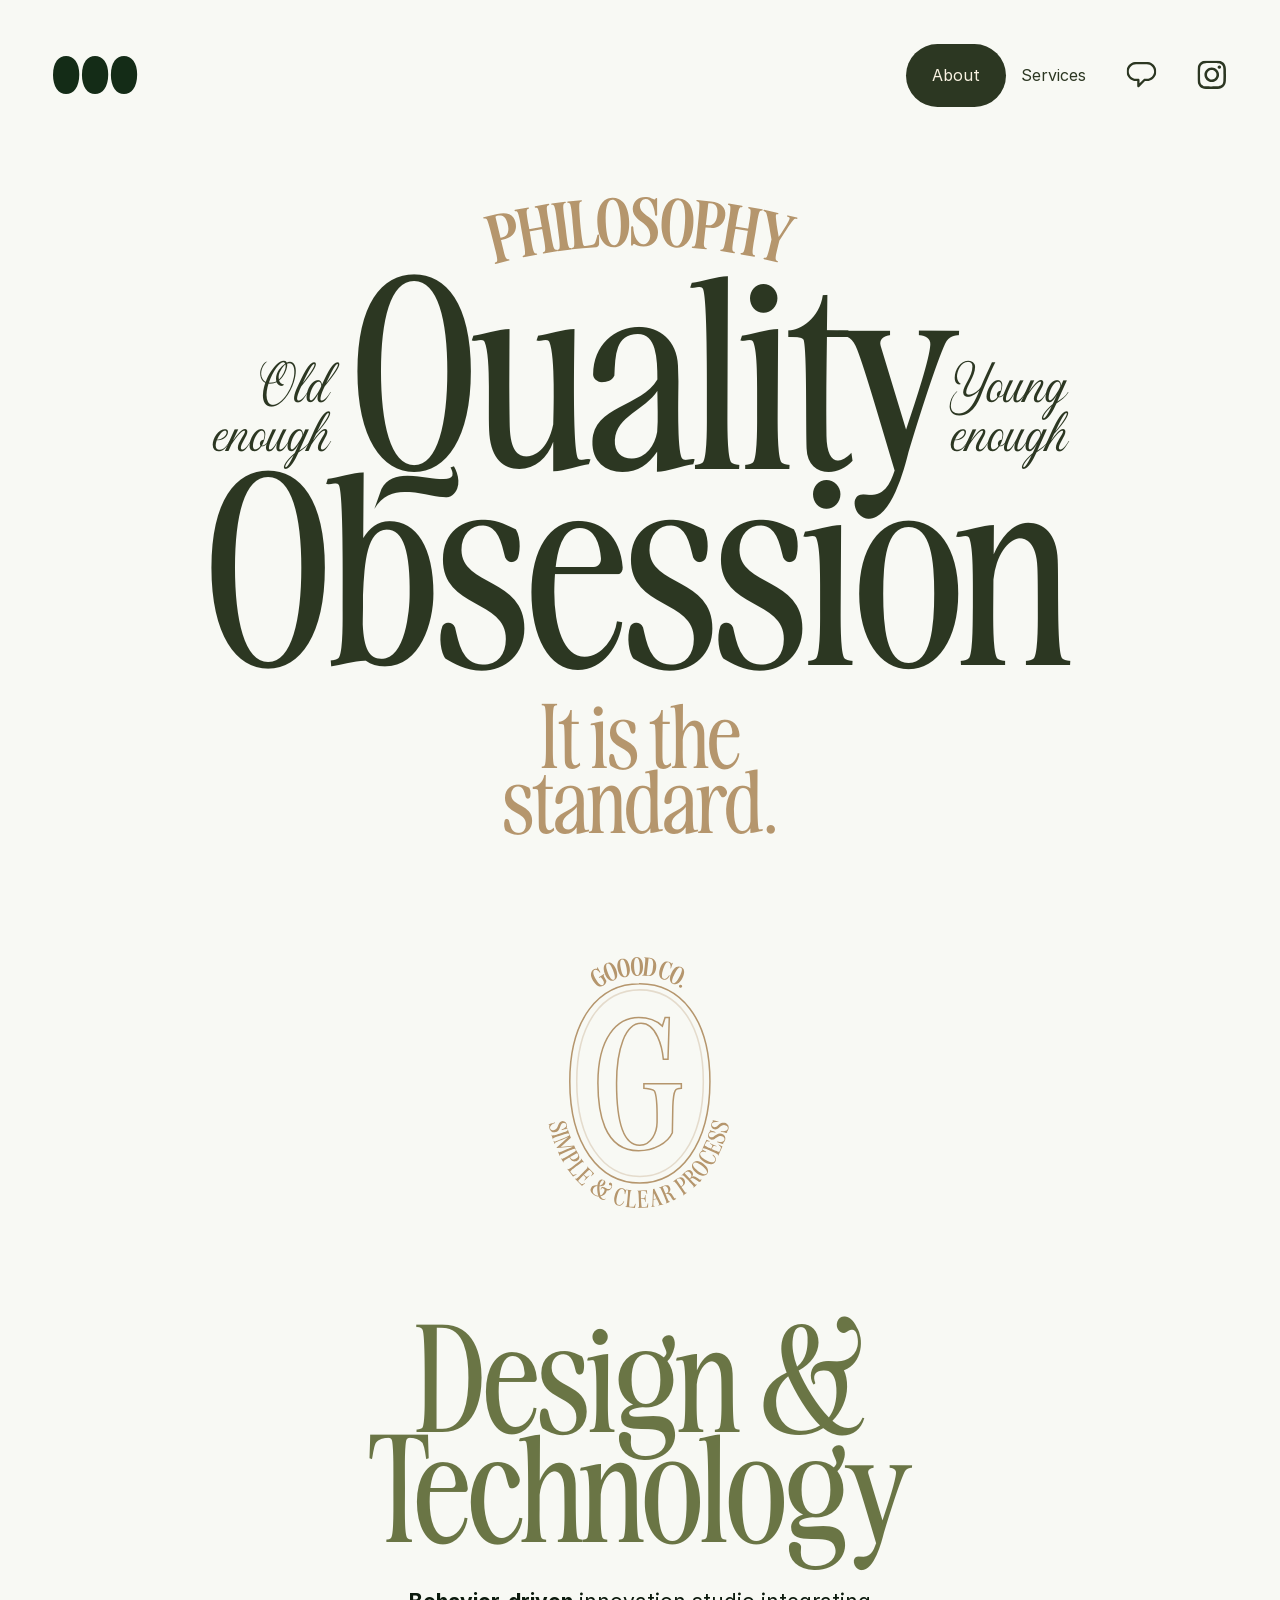
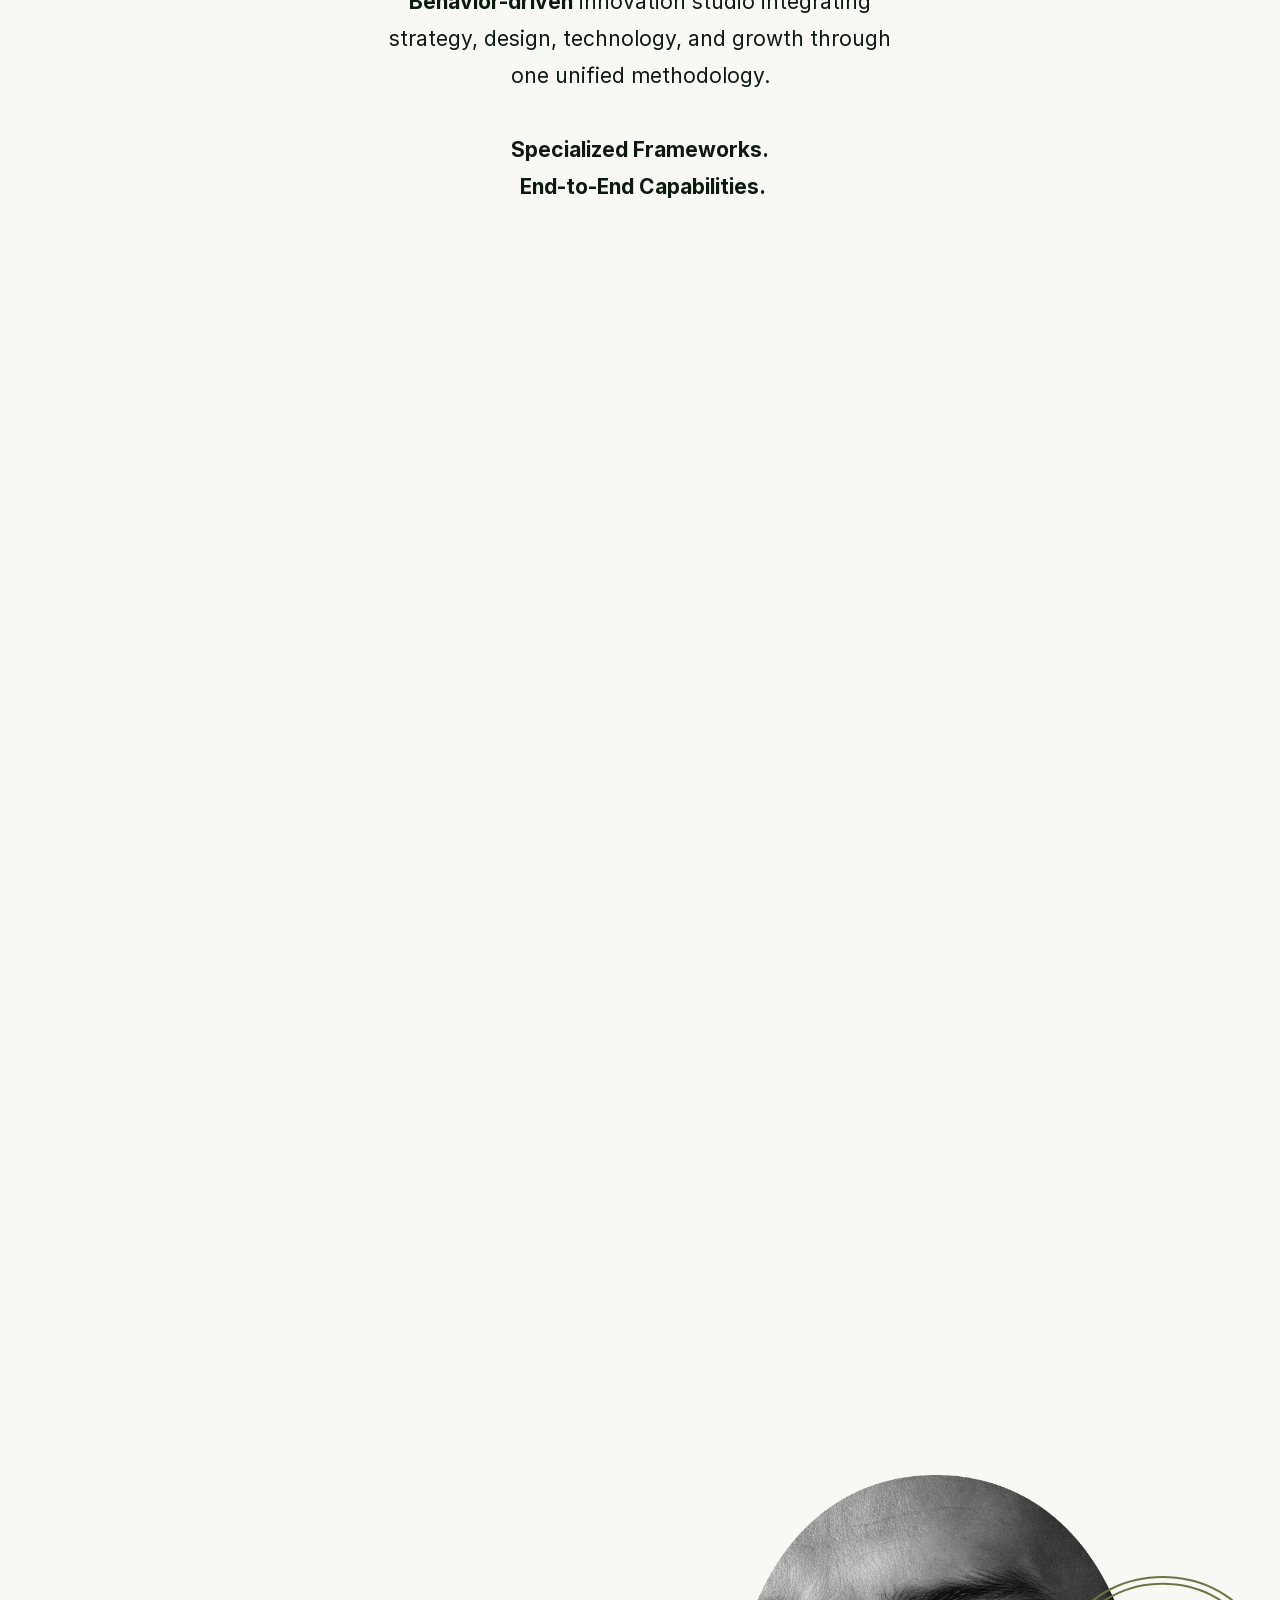
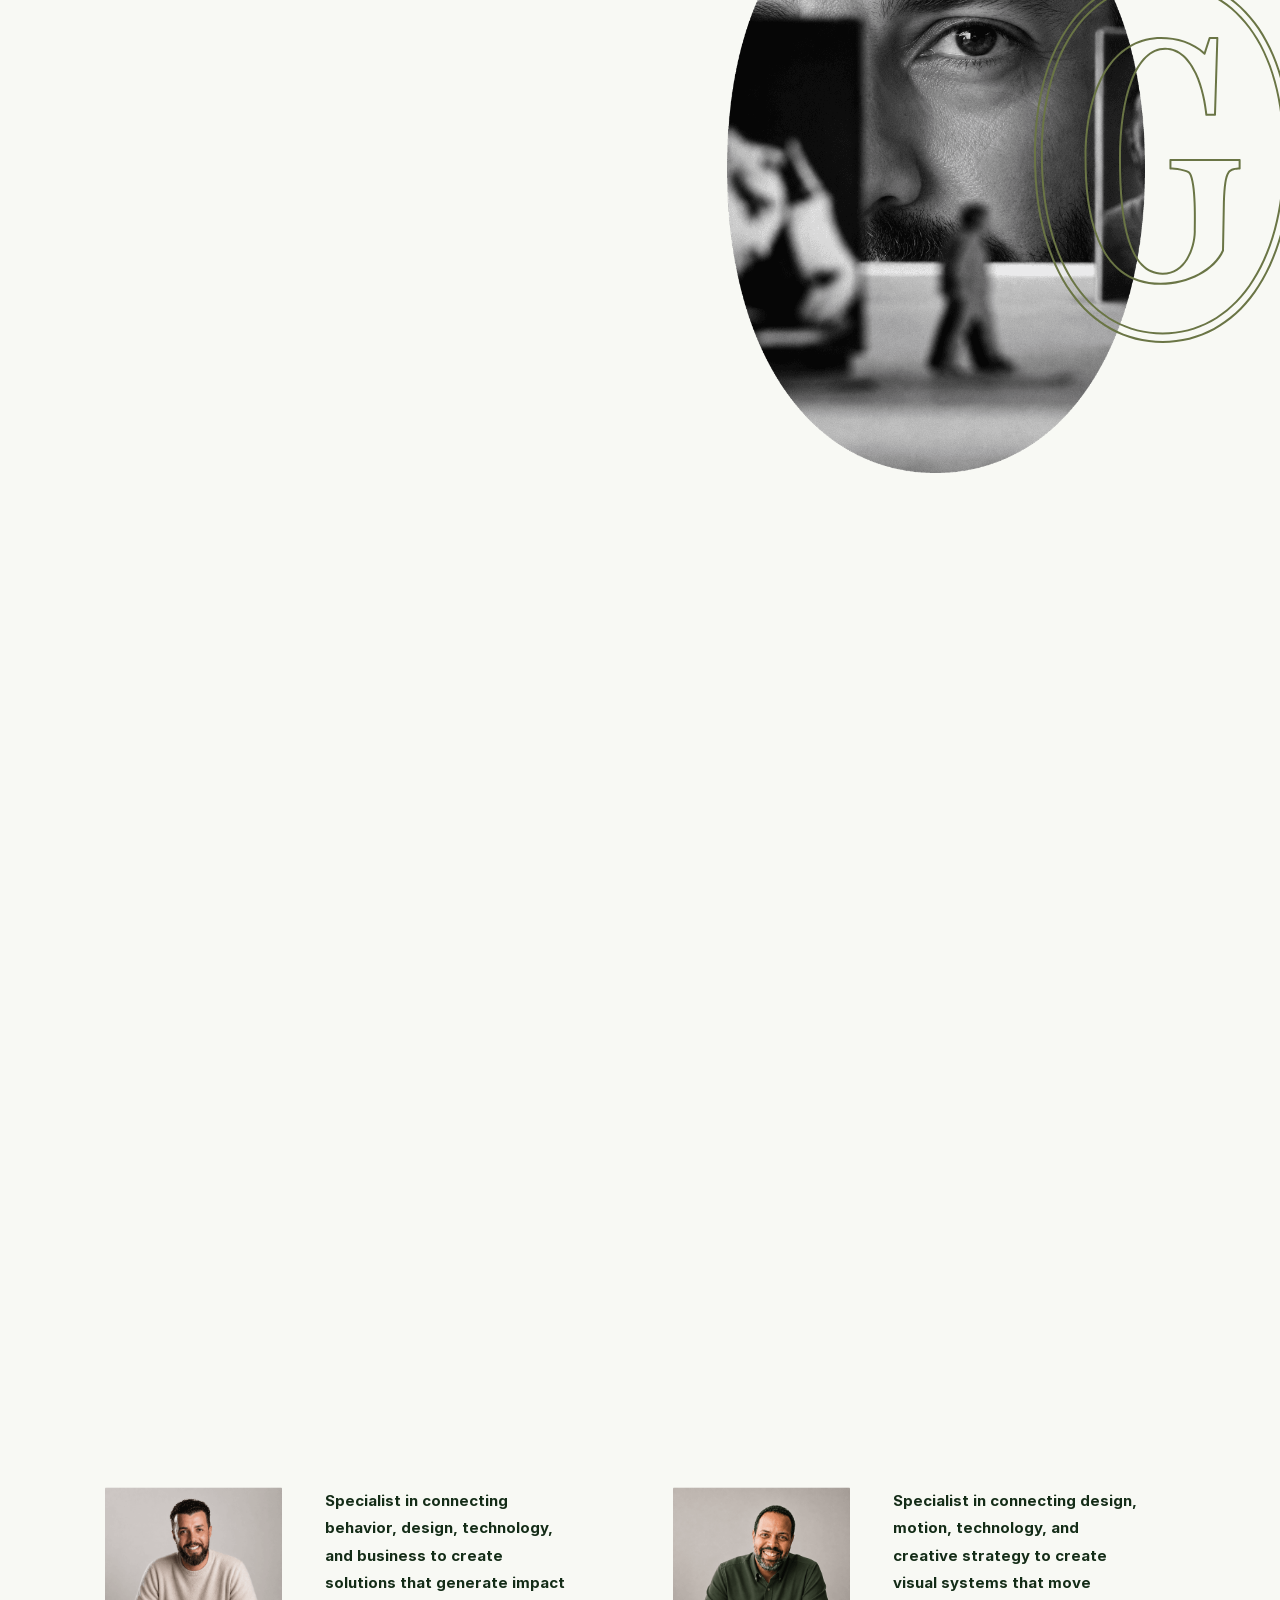
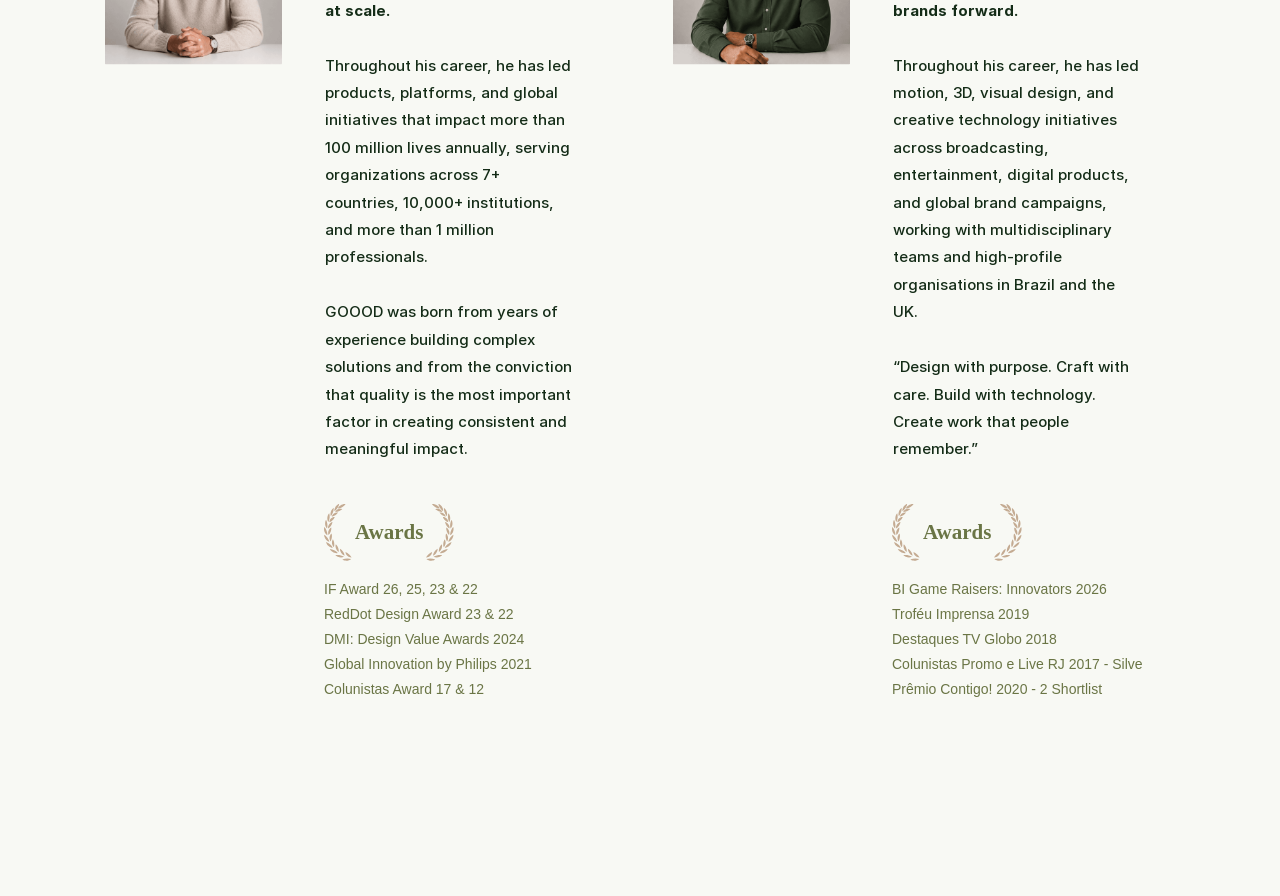
==== commit 75f83ea5: "Publish updated static site export" ====
--- a/about/index.html
+++ b/about/index.html
@@ -1,80 +1,108 @@
-<!doctype html>
-<!-- Published Jun 29, 2026, 10:08 PM UTC -->
-<html lang="en" data-redirect-timezone="1" dir="ltr">
-<head>
-	<meta charset="utf-8">
+<!doctype html>
+<!-- Published Jun 29, 2026, 10:08 PM UTC -->
+<html lang="en" data-redirect-timezone="1" dir="ltr">
+<head>
+	<meta charset="utf-8">
 	<meta name="viewport" content="width=device-width">
-<title>Goood Co.</title>
-    <meta name="description" content="GOOOD is a behavior-driven design and technology company that helps organizations build products, brands, systems, and experiences. ">
-    <meta name="framer-search-index" content="https://framerusercontent.com/sites/5ytUcVPvbW8N9m3FAgakMX/searchIndex-BSJQlw5ZuKHd.json">
-    <meta name="framer-search-index-fallback" content="https://framerusercontent.com/sites/5ytUcVPvbW8N9m3FAgakMX/searchIndex-iBknJsm7FdqD.json">
-    <link href="https://framerusercontent.com/images/Y0VyDNWUJMBLgAJX96kHyIJo9LI.svg" rel="icon" media="(prefers-color-scheme: light)">
-    <link href="https://framerusercontent.com/images/7ldi2a1nNjS6JDcitWMlOKeYPM.svg" rel="icon" media="(prefers-color-scheme: dark)">
-    <!-- Open Graph -->
-    <meta property="og:type" content="website">
-    <meta property="og:title" content="Goood Co.">
-    <meta property="og:description" content="GOOOD is a behavior-driven design and technology company that helps organizations build products, brands, systems, and experiences. ">
-    <!-- X -->
-    <meta name="twitter:card" content="summary_large_image">
-    <meta name="twitter:title" content="Goood Co.">
+<title>Goood Co.</title>
+    <meta name="description" content="GOOOD is a behavior-driven design and technology company that helps organizations build products, brands, systems, and experiences. ">
+    <meta name="framer-search-index" content="/assets/sites/framerusercontent-com-searchIndex-BSJQlw5ZuKHd-12c828cfe6.json">
+    <meta name="framer-search-index-fallback" content="/assets/sites/framerusercontent-com-searchIndex-iBknJsm7FdqD-8ba5fae067.json">
+    <link href="/assets/images/framerusercontent-com-Y0VyDNWUJMBLgAJX96kHyIJo9LI-a29f2e0294.svg" rel="icon" media="(prefers-color-scheme: light)">
+    <link href="/assets/images/framerusercontent-com-7ldi2a1nNjS6JDcitWMlOKeYPM-4f83e240ae.svg" rel="icon" media="(prefers-color-scheme: dark)">
+    <!-- Open Graph -->
+    <meta property="og:type" content="website">
+    <meta property="og:title" content="Goood Co.">
+    <meta property="og:description" content="GOOOD is a behavior-driven design and technology company that helps organizations build products, brands, systems, and experiences. ">
+    <!-- X -->
+    <meta name="twitter:card" content="summary_large_image">
+    <meta name="twitter:title" content="Goood Co.">
     <meta name="twitter:description" content="GOOOD is a behavior-driven design and technology company that helps organizations build products, brands, systems, and experiences. ">
-<!-- Start of headStart -->
-    
-    <!-- End of headStart -->
-	
-	<style data-framer-font-css>@font-face { font-family: "Awesome Serif Semi Bold Extra Tall"; src: url("https://framerusercontent.com/assets/MUc1ipWToFADZcq2uMETgv3iBlQ.woff2"); font-display: swap; font-style: normal; font-weight: 600 }
-@font-face { font-family: "Awesome Serif Medium Extra Tall"; src: url("https://framerusercontent.com/assets/fbE9VxrupKBerNvXwSpwwjdLrv8.woff2"); font-display: swap; font-style: normal; font-weight: 500 }
-@font-face { font-family: "Antique Atelier Script Regular"; src: url("https://framerusercontent.com/assets/Kvcf3GFHVCJ5crvqG8K9SrMtMw.woff2"); font-display: swap; font-style: normal; font-weight: 400 }
-@font-face { font-family: "Inter"; src: url("https://framerusercontent.com/assets/5vvr9Vy74if2I6bQbJvbw7SY1pQ.woff2"); font-display: swap; font-style: normal; font-weight: 400; unicode-range: U+0460-052F, U+1C80-1C88, U+20B4, U+2DE0-2DFF, U+A640-A69F, U+FE2E-FE2F }
-@font-face { font-family: "Inter"; src: url("https://framerusercontent.com/assets/EOr0mi4hNtlgWNn9if640EZzXCo.woff2"); font-display: swap; font-style: normal; font-weight: 400; unicode-range: U+0301, U+0400-045F, U+0490-0491, U+04B0-04B1, U+2116 }
-@font-face { font-family: "Inter"; src: url("https://framerusercontent.com/assets/Y9k9QrlZAqio88Klkmbd8VoMQc.woff2"); font-display: swap; font-style: normal; font-weight: 400; unicode-range: U+1F00-1FFF }
-@font-face { font-family: "Inter"; src: url("https://framerusercontent.com/assets/OYrD2tBIBPvoJXiIHnLoOXnY9M.woff2"); font-display: swap; font-style: normal; font-weight: 400; unicode-range: U+0370-03FF }
-@font-face { font-family: "Inter"; src: url("https://framerusercontent.com/assets/JeYwfuaPfZHQhEG8U5gtPDZ7WQ.woff2"); font-display: swap; font-style: normal; font-weight: 400; unicode-range: U+0100-024F, U+0259, U+1E00-1EFF, U+2020, U+20A0-20AB, U+20AD-20CF, U+2113, U+2C60-2C7F, U+A720-A7FF }
-@font-face { font-family: "Inter"; src: url("https://framerusercontent.com/assets/GrgcKwrN6d3Uz8EwcLHZxwEfC4.woff2"); font-display: swap; font-style: normal; font-weight: 400; unicode-range: U+0000-00FF, U+0131, U+0152-0153, U+02BB-02BC, U+02C6, U+02DA, U+02DC, U+2000-206F, U+2070, U+2074-207E, U+2080-208E, U+20AC, U+2122, U+2191, U+2193, U+2212, U+2215, U+FEFF, U+FFFD }
-@font-face { font-family: "Inter"; src: url("https://framerusercontent.com/assets/b6Y37FthZeALduNqHicBT6FutY.woff2"); font-display: swap; font-style: normal; font-weight: 400; unicode-range: U+0102-0103, U+0110-0111, U+0128-0129, U+0168-0169, U+01A0-01A1, U+01AF-01B0, U+1EA0-1EF9, U+20AB }
-@font-face { font-family: "Inter"; src: url("https://framerusercontent.com/assets/DpPBYI0sL4fYLgAkX8KXOPVt7c.woff2"); font-display: swap; font-style: normal; font-weight: 700; unicode-range: U+0460-052F, U+1C80-1C88, U+20B4, U+2DE0-2DFF, U+A640-A69F, U+FE2E-FE2F }
-@font-face { font-family: "Inter"; src: url("https://framerusercontent.com/assets/4RAEQdEOrcnDkhHiiCbJOw92Lk.woff2"); font-display: swap; font-style: normal; font-weight: 700; unicode-range: U+0301, U+0400-045F, U+0490-0491, U+04B0-04B1, U+2116 }
-@font-face { font-family: "Inter"; src: url("https://framerusercontent.com/assets/1K3W8DizY3v4emK8Mb08YHxTbs.woff2"); font-display: swap; font-style: normal; font-weight: 700; unicode-range: U+1F00-1FFF }
-@font-face { font-family: "Inter"; src: url("https://framerusercontent.com/assets/tUSCtfYVM1I1IchuyCwz9gDdQ.woff2"); font-display: swap; font-style: normal; font-weight: 700; unicode-range: U+0370-03FF }
-@font-face { font-family: "Inter"; src: url("https://framerusercontent.com/assets/VgYFWiwsAC5OYxAycRXXvhze58.woff2"); font-display: swap; font-style: normal; font-weight: 700; unicode-range: U+0100-024F, U+0259, U+1E00-1EFF, U+2020, U+20A0-20AB, U+20AD-20CF, U+2113, U+2C60-2C7F, U+A720-A7FF }
-@font-face { font-family: "Inter"; src: url("https://framerusercontent.com/assets/syRNPWzAMIrcJ3wIlPIP43KjQs.woff2"); font-display: swap; font-style: normal; font-weight: 700; unicode-range: U+0000-00FF, U+0131, U+0152-0153, U+02BB-02BC, U+02C6, U+02DA, U+02DC, U+2000-206F, U+2070, U+2074-207E, U+2080-208E, U+20AC, U+2122, U+2191, U+2193, U+2212, U+2215, U+FEFF, U+FFFD }
-@font-face { font-family: "Inter"; src: url("https://framerusercontent.com/assets/GIryZETIX4IFypco5pYZONKhJIo.woff2"); font-display: swap; font-style: normal; font-weight: 700; unicode-range: U+0102-0103, U+0110-0111, U+0128-0129, U+0168-0169, U+01A0-01A1, U+01AF-01B0, U+1EA0-1EF9, U+20AB }
-@font-face { font-family: "Inter"; src: url("https://framerusercontent.com/assets/5A3Ce6C9YYmCjpQx9M4inSaKU.woff2"); font-display: swap; font-style: normal; font-weight: 500; unicode-range: U+0460-052F, U+1C80-1C88, U+20B4, U+2DE0-2DFF, U+A640-A69F, U+FE2E-FE2F }
-@font-face { font-family: "Inter"; src: url("https://framerusercontent.com/assets/Qx95Xyt0Ka3SGhinnbXIGpEIyP4.woff2"); font-display: swap; font-style: normal; font-weight: 500; unicode-range: U+0301, U+0400-045F, U+0490-0491, U+04B0-04B1, U+2116 }
-@font-face { font-family: "Inter"; src: url("https://framerusercontent.com/assets/6mJuEAguuIuMog10gGvH5d3cl8.woff2"); font-display: swap; font-style: normal; font-weight: 500; unicode-range: U+1F00-1FFF }
-@font-face { font-family: "Inter"; src: url("https://framerusercontent.com/assets/xYYWaj7wCU5zSQH0eXvSaS19wo.woff2"); font-display: swap; font-style: normal; font-weight: 500; unicode-range: U+0370-03FF }
-@font-face { font-family: "Inter"; src: url("https://framerusercontent.com/assets/otTaNuNpVK4RbdlT7zDDdKvQBA.woff2"); font-display: swap; font-style: normal; font-weight: 500; unicode-range: U+0100-024F, U+0259, U+1E00-1EFF, U+2020, U+20A0-20AB, U+20AD-20CF, U+2113, U+2C60-2C7F, U+A720-A7FF }
-@font-face { font-family: "Inter"; src: url("https://framerusercontent.com/assets/UjlFhCnUjxhNfep4oYBPqnEssyo.woff2"); font-display: swap; font-style: normal; font-weight: 500; unicode-range: U+0000-00FF, U+0131, U+0152-0153, U+02BB-02BC, U+02C6, U+02DA, U+02DC, U+2000-206F, U+2070, U+2074-207E, U+2080-208E, U+20AC, U+2122, U+2191, U+2193, U+2212, U+2215, U+FEFF, U+FFFD }
-@font-face { font-family: "Inter"; src: url("https://framerusercontent.com/assets/DolVirEGb34pEXEp8t8FQBSK4.woff2"); font-display: swap; font-style: normal; font-weight: 500; unicode-range: U+0102-0103, U+0110-0111, U+0128-0129, U+0168-0169, U+01A0-01A1, U+01AF-01B0, U+1EA0-1EF9, U+20AB }
-@font-face { font-family: "Awesome Serif Semi Bold Extra Tall Placeholder"; src: local("Times New Roman"); ascent-override: 116.11%; descent-override: 25.91%; line-gap-override: 0.00%; size-adjust: 96.89% }
-@font-face { font-family: "Awesome Serif Medium Extra Tall Placeholder"; src: local("Times New Roman"); ascent-override: 117.07%; descent-override: 26.12%; line-gap-override: 0.00%; size-adjust: 96.10% }
-@font-face { font-family: "Antique Atelier Script Regular Placeholder"; src: local("Arial"); ascent-override: 158.74%; descent-override: 155.39%; line-gap-override: 0.00%; size-adjust: 74.72% }
-@font-face { font-family: "Inter Placeholder"; src: local("Arial"); ascent-override: 89.79%; descent-override: 22.36%; line-gap-override: 0.00%; size-adjust: 107.89% }</style>
-	
-	
-	<meta name="robots" content="max-image-preview:large"><style data-framer-breakpoint-css>@media(min-width: 1200px){.hidden-10cb5l{display:none!important}}@media(max-width: 1199.98px){.hidden-1bksvy9{display:none!important}}</style><style data-framer-css-ssr-minified data-framer-components="framer-lib-cursors-host framer-zgIut framer-lib-combinedCSSRules framer-sYVgi PropertyOverrides">html,body,#main{box-sizing:border-box;margin:0;padding:0}:root{-webkit-font-smoothing:antialiased;-moz-osx-font-smoothing:grayscale}*{box-sizing:border-box;-webkit-font-smoothing:inherit}h1,h2,h3,h4,h5,h6,p,figure{margin:0}body,input,textarea,select,button{font-family:sans-serif;font-size:12px}body{--token-9c6effcc-38b6-4d13-8bd2-14d6e608fd5b:#f7f3ef;--token-f3294d0c-bad1-4bd4-86fa-f66fd77a52c2:#c4ab92;--token-faad3aae-8c58-403c-ac45-ee6803ffdcd7:#787878;--token-7b57e3b5-e22b-4318-b7dc-5cf4df89e089:#000}@supports (background:-webkit-named-image(i)) and (not (grid-template-rows:subgrid)){body{--framer-will-change-override:transform}}@supports (background:-webkit-named-image(i)) and (not (position-area:top right)){body{--framer-will-change-filter-override:filter}}[data-framer-component-type=Text] div div span,[data-framer-component-type=Text] a div span,[data-framer-component-type=Text] span span span,[data-framer-component-type=Text] p span span,[data-framer-component-type=Text] h1 span span,[data-framer-component-type=Text] h2 span span,[data-framer-component-type=Text] h3 span span,[data-framer-component-type=Text] h4 span span,[data-framer-component-type=Text] h5 span span,[data-framer-component-type=Text] h6 span span,[data-framer-component-type=Text] a{font-family:var(--font-family);font-style:var(--font-style);font-weight:min(calc(var(--framer-font-weight-increase,0) + var(--font-weight,400)),900);color:var(--text-color);letter-spacing:var(--letter-spacing);font-size:var(--font-size);text-transform:var(--text-transform);--text-decoration:var(--framer-text-decoration-style,solid)var(--framer-text-decoration,none)var(--framer-text-decoration-color,currentcolor)var(--framer-text-decoration-thickness,auto);--text-decoration-skip-ink:var(--framer-text-decoration-skip-ink);--text-underline-offset:var(--framer-text-decoration-offset);line-height:var(--line-height);--font-family:var(--framer-font-family);--font-style:var(--framer-font-style);--font-weight:var(--framer-font-weight);--text-color:var(--framer-text-color);--letter-spacing:var(--framer-letter-spacing);--font-size:var(--framer-font-size);--text-transform:var(--framer-text-transform);--line-height:var(--framer-line-height)}@supports not (color:color(display-p3 1 1 1)){p.framer-text,div.framer-text,h1.framer-text,h2.framer-text,h3.framer-text,h4.framer-text,h5.framer-text,h6.framer-text,li.framer-text,ol.framer-text,ul.framer-text,span.framer-text:not([data-text-fill]){color:var(--framer-blockquote-text-color-rgb,var(--framer-blockquote-text-color,var(--framer-text-color-rgb,var(--framer-text-color,#000))));-webkit-text-stroke-color:var(--framer-text-stroke-color-rgb,var(--framer-text-stroke-color,initial))}mark.framer-text{background-color:var(--framer-blockquote-text-background-color-rgb,var(--framer-blockquote-text-background-color,var(--framer-text-background-color-rgb,var(--framer-text-background-color,initial))))}}@supports not (color:color(display-p3 1 1 1)){code.framer-text,code.framer-text span.framer-text:not([data-text-fill]){color:var(--framer-blockquote-text-color-rgb,var(--framer-blockquote-text-color,var(--framer-code-text-color-rgb,var(--framer-code-text-color,var(--framer-text-color-rgb,var(--framer-text-color,#000))))))}}@supports not (color:color(display-p3 1 1 1)){a.framer-text,span.framer-text[data-nested-link]{color:var(--framer-link-text-color-rgb,var(--framer-link-text-color,var(--framer-blockquote-text-color-rgb,var(--framer-blockquote-text-color,var(--framer-text-color-rgb,var(--framer-text-color,#000))))));background-color:var(--framer-link-text-background-color-rgb,var(--framer-link-text-background-color,initial));-webkit-text-decoration-color:var(--framer-link-text-decoration-color-rgb,var(--framer-link-text-decoration-color,var(--framer-text-decoration-color-rgb,var(--framer-text-decoration-color,currentcolor))));text-decoration-color:var(--framer-link-text-decoration-color-rgb,var(--framer-link-text-decoration-color,var(--framer-text-decoration-color-rgb,var(--framer-text-decoration-color,currentcolor))))}}@supports not (color:color(display-p3 1 1 1)){code.framer-text a.framer-text,code.framer-text a.framer-text span.framer-text:not([data-text-fill]),code.framer-text span.framer-text[data-nested-link],code.framer-text span.framer-text[data-nested-link] span.framer-text:not([data-text-fill]){color:var(--framer-link-text-color-rgb,var(--framer-link-text-color,var(--framer-blockquote-text-color-rgb,var(--framer-blockquote-text-color,var(--framer-code-text-color-rgb,var(--framer-code-text-color,var(--framer-text-color-rgb,var(--framer-text-color,#000))))))))}}@supports not (color:color(display-p3 1 1 1)){a.framer-text:hover,span.framer-text[data-nested-link]:hover{color:var(--framer-link-hover-text-color-rgb,var(--framer-link-hover-text-color,var(--framer-link-text-color-rgb,var(--framer-link-text-color,var(--framer-blockquote-text-color-rgb,var(--framer-blockquote-text-color,var(--framer-text-color-rgb,var(--framer-text-color,#000))))))));background-color:var(--framer-link-hover-text-background-color-rgb,var(--framer-link-hover-text-background-color,var(--framer-link-text-background-color-rgb,var(--framer-link-text-background-color,var(--framer-text-background-color-rgb,var(--framer-text-background-color,initial))))));-webkit-text-decoration-color:var(--framer-link-hover-text-decoration-color-rgb,var(--framer-link-hover-text-decoration-color,var(--framer-link-text-decoration-color-rgb,var(--framer-link-text-decoration-color,var(--framer-text-decoration-color-rgb,var(--framer-text-decoration-color,currentcolor))))));text-decoration-color:var(--framer-link-hover-text-decoration-color-rgb,var(--framer-link-hover-text-decoration-color,var(--framer-link-text-decoration-color-rgb,var(--framer-link-text-decoration-color,var(--framer-text-decoration-color-rgb,var(--framer-text-decoration-color,currentcolor))))))}}@supports not (color:color(display-p3 1 1 1)){code.framer-text a.framer-text:hover,code.framer-text span.framer-text[data-nested-link]:hover{color:var(--framer-link-hover-text-color-rgb,var(--framer-link-hover-text-color,var(--framer-link-text-color-rgb,var(--framer-link-text-color,var(--framer-blockquote-text-color-rgb,var(--framer-blockquote-text-color,var(--framer-code-text-color-rgb,var(--framer-code-text-color,var(--framer-text-color-rgb,var(--framer-text-color,#000))))))))))}}@supports not (color:color(display-p3 1 1 1)){a.framer-text[data-framer-page-link-current],span.framer-text[data-framer-page-link-current]{color:var(--framer-link-current-text-color-rgb,var(--framer-link-current-text-color,var(--framer-link-text-color-rgb,var(--framer-link-text-color,var(--framer-text-color-rgb,var(--framer-text-color,#000))))));background-color:var(--framer-link-current-text-background-color-rgb,var(--framer-link-current-text-background-color,var(--framer-link-text-background-color-rgb,var(--framer-link-text-background-color,var(--framer-text-background-color-rgb,var(--framer-text-background-color,initial))))));-webkit-text-decoration-color:var(--framer-link-current-text-decoration-color-rgb,var(--framer-link-current-text-decoration-color,var(--framer-link-text-decoration-color-rgb,var(--framer-link-text-decoration-color,var(--framer-text-decoration-color-rgb,var(--framer-text-decoration-color,currentcolor))))));text-decoration-color:var(--framer-link-current-text-decoration-color-rgb,var(--framer-link-current-text-decoration-color,var(--framer-link-text-decoration-color-rgb,var(--framer-link-text-decoration-color,var(--framer-text-decoration-color-rgb,var(--framer-text-decoration-color,currentcolor))))))}}@supports not (color:color(display-p3 1 1 1)){code.framer-text a.framer-text[data-framer-page-link-current],code.framer-text a.framer-text[data-framer-page-link-current] span.framer-text:not([data-text-fill]),code.framer-text span.framer-text[data-framer-page-link-current],code.framer-text span.framer-text[data-framer-page-link-current] span.framer-text:not([data-text-fill]){color:var(--framer-link-current-text-color-rgb,var(--framer-link-current-text-color,var(--framer-link-text-color-rgb,var(--framer-link-text-color,var(--framer-code-text-color-rgb,var(--framer-code-text-color,var(--framer-text-color-rgb,var(--framer-text-color,#000))))))));background-color:var(--framer-link-current-text-background-color-rgb,var(--framer-link-current-text-background-color,var(--framer-link-text-background-color-rgb,var(--framer-link-text-background-color,var(--framer-text-background-color-rgb,var(--framer-text-background-color,initial))))))}}@supports not (color:color(display-p3 1 1 1)){a.framer-text[data-framer-page-link-current]:hover,span.framer-text[data-framer-page-link-current]:hover{color:var(--framer-link-hover-text-color-rgb,var(--framer-link-hover-text-color,var(--framer-link-current-text-color-rgb,var(--framer-link-current-text-color,var(--framer-link-text-color-rgb,var(--framer-link-text-color,var(--framer-code-text-color-rgb,var(--framer-code-text-color,var(--framer-text-color-rgb,var(--framer-text-color,#000))))))))));background-color:var(--framer-link-hover-text-background-color-rgb,var(--framer-link-hover-text-background-color,var(--framer-link-current-text-background-color-rgb,var(--framer-link-current-text-background-color,var(--framer-link-text-background-color-rgb,var(--framer-link-text-background-color,initial))))));-webkit-text-decoration-color:var(--framer-link-hover-text-decoration-color-rgb,var(--framer-link-hover-text-decoration-color,var(--framer-link-current-text-decoration-color-rgb,var(--framer-link-current-text-decoration-color,var(--framer-link-text-decoration-color-rgb,var(--framer-link-text-decoration-color,var(--framer-text-decoration-color-rgb,var(--framer-text-decoration-color,currentcolor))))))));text-decoration-color:var(--framer-link-hover-text-decoration-color-rgb,var(--framer-link-hover-text-decoration-color,var(--framer-link-current-text-decoration-color-rgb,var(--framer-link-current-text-decoration-color,var(--framer-link-text-decoration-color-rgb,var(--framer-link-text-decoration-color,var(--framer-text-decoration-color-rgb,var(--framer-text-decoration-color,currentcolor))))))))}}@supports not (color:color(display-p3 1 1 1)){code.framer-text a.framer-text[data-framer-page-link-current]:hover,code.framer-text a.framer-text[data-framer-page-link-current]:hover span.framer-text:not([data-text-fill]),code.framer-text span.framer-text[data-framer-page-link-current]:hover,code.framer-text span.framer-text[data-framer-page-link-current]:hover span.framer-text:not([data-text-fill]){color:var(--framer-link-hover-text-color-rgb,var(--framer-link-hover-text-color,var(--framer-link-current-text-color-rgb,var(--framer-link-current-text-color,var(--framer-link-text-color-rgb,var(--framer-link-text-color,var(--framer-code-text-color-rgb,var(--framer-code-text-color,var(--framer-text-color-rgb,var(--framer-text-color,#000))))))))));background-color:var(--framer-link-hover-text-background-color-rgb,var(--framer-link-hover-text-background-color,var(--framer-link-current-text-background-color-rgb,var(--framer-link-current-text-background-color,var(--framer-link-text-background-color-rgb,var(--framer-link-text-background-color,initial))))))}}@supports not (overflow:clip){:root{--overflow-clip-fallback:hidden}}@supports (background:-webkit-named-image(i)) and (not (contain-intrinsic-size:inherit)){div.framer-text,p.framer-text,h1.framer-text,h2.framer-text,h3.framer-text,h4.framer-text,h5.framer-text,h6.framer-text,ol.framer-text,ul.framer-text,li.framer-text,blockquote.framer-text,.framer-text.framer-image{display:var(--text-truncation-display-inline-for-safari-16,revert)}div.framer-text:after,p.framer-text:after,h1.framer-text:after,h2.framer-text:after,h3.framer-text:after,h4.framer-text:after,h5.framer-text:after,h6.framer-text:after,ol.framer-text:after,ul.framer-text:after,li.framer-text:after,blockquote.framer-text:after,.framer-text.framer-image:after{content:var(--text-truncation-line-break-for-safari-16);white-space:pre}.framer-text.framer-text-module,.framer-text.framer-table-wrapper{display:var(--text-truncation-display-none-for-safari-16,revert)}p.framer-text[data-text-fill]{display:var(--text-truncation-display-inline-for-safari-16,inline-block)}}@supports (corner-shape:superellipse(2)){:root{--one-if-corner-shape-supported:1}}.framer-cursor-none,.framer-cursor-none *{cursor:none!important}.framer-pointer-events-none,.framer-pointer-events-none *{pointer-events:none!important}@supports (aspect-ratio:1){body{--framer-aspect-ratio-supported:auto}}.framer-zgIut.framer-1k91tm1,.framer-zgIut .framer-1k91tm1{display:block}.framer-zgIut.framer-10cb5l{height:min-content;overflow:var(--overflow-clip-fallback,clip);background-color:#f8f9f4;flex-flow:column;place-content:center flex-start;align-items:center;gap:0;width:1200px;padding:0;display:flex;position:relative}.framer-zgIut .framer-1336fwz{height:1810px;overflow:var(--overflow-clip-fallback,clip);flex-flow:column;flex:none;place-content:center flex-start;align-items:center;gap:0;width:100%;padding:0;display:flex;position:relative}.framer-zgIut .framer-r07cde{height:100vh;overflow:var(--overflow-clip-fallback,clip);flex-flow:column;flex:none;place-content:center flex-start;align-items:center;gap:10px;width:100%;padding:0;display:flex;position:relative}.framer-zgIut .framer-y7vgrg{height:min-content;overflow:var(--overflow-clip-fallback,clip);z-index:1;flex-flow:row;flex:none;place-content:center space-between;align-items:center;width:96%;padding:28px 0 0;display:flex;position:sticky;top:1px}.framer-zgIut .framer-1y24scz{flex:none;width:139px;height:92px;text-decoration:none;position:relative}.framer-zgIut .framer-51mpwl-container{flex:none;width:350px;height:66px;position:relative}.framer-zgIut .framer-1vxc5jr{flex:none;gap:0;width:211px;height:53px;position:relative;overflow:visible}.framer-zgIut .framer-4m18dn{flex:none;gap:0;position:absolute;inset:0 27px 0 29px;overflow:visible}.framer-zgIut .framer-mscxgt{flex:none;position:absolute;inset:-3px 3px 3px -3px}.framer-zgIut .framer-qorew8{flex:none;width:25px;height:19px;position:absolute;top:21px;left:185px}.framer-zgIut .framer-ti9peh{flex:none;width:24px;height:15px;position:absolute;top:25px;left:0}.framer-zgIut .framer-7d1hfj{will-change:var(--framer-will-change-effect-override,transform);flex-flow:row;flex:1 0 0;place-content:center;align-items:center;gap:10px;width:100%;height:1px;padding:0;display:flex;position:relative}.framer-zgIut .framer-1paxa34{flex:none;width:1102px;height:637px;position:relative;overflow:visible}.framer-zgIut .framer-dhido5{--framer-paragraph-spacing:0px;white-space:pre-wrap;word-break:break-word;word-wrap:break-word;flex:none;width:1102px;height:auto;position:absolute;top:74px;left:50%;transform:translate(-50%)}.framer-zgIut .framer-mw7u2a{--framer-paragraph-spacing:0px;white-space:pre-wrap;word-break:break-word;word-wrap:break-word;flex:none;width:301px;height:auto;position:absolute;top:505px;left:50%;transform:translate(-50%)}.framer-zgIut .framer-25nm4g{flex:none;width:315px;height:68px;position:absolute;top:0;left:calc(50.0342% - 157.5px)}.framer-zgIut .framer-w4kgvf{--framer-paragraph-spacing:0px;white-space:pre;flex:none;width:auto;height:auto;position:absolute;top:167px;left:124px}.framer-zgIut .framer-1b6hwmp{--framer-paragraph-spacing:0px;white-space:pre;flex:none;width:auto;height:auto;position:absolute;top:167px;left:862px}.framer-zgIut .framer-56mrfr{flex-flow:column;flex:none;place-content:center flex-start;align-items:center;gap:49px;width:100%;height:min-content;padding:48px 0;display:flex;position:relative;overflow:visible}.framer-zgIut .framer-1jpajw2{flex:none;width:212px;height:272px;position:relative}.framer-zgIut .framer-qf1mjv{height:min-content;overflow:var(--overflow-clip-fallback,clip);flex-flow:column;flex:none;place-content:center flex-start;align-items:center;gap:42px;width:min-content;padding:53px 0;display:flex;position:relative}.framer-zgIut .framer-13tqznv{--framer-paragraph-spacing:0px;white-space:pre-wrap;word-break:break-word;word-wrap:break-word;flex:none;width:706px;height:auto;position:relative}.framer-zgIut .framer-17yjc1l{--framer-paragraph-spacing:0px;white-space:pre-wrap;word-break:break-word;word-wrap:break-word;flex:none;width:527px;height:auto;position:relative}.framer-zgIut .framer-1okoifc{aspect-ratio:2.64888;height:var(--framer-aspect-ratio-supported,453px);overflow:var(--overflow-clip-fallback,clip);flex:none;width:100%;position:relative}.framer-zgIut .framer-1xvxvt7-container{z-index:0;flex:none;width:100%;height:100%;position:absolute;top:0;left:0}.framer-zgIut .framer-142ho3e{height:min-content;overflow:var(--overflow-clip-fallback,clip);flex-flow:column;flex:none;place-content:center;align-items:center;gap:10px;width:100%;padding:0;display:flex;position:relative}.framer-zgIut .framer-1qpjbg2{flex-flow:row;flex:none;place-content:flex-start;align-items:flex-start;gap:140px;width:min-content;height:min-content;padding:438px 0 200px;display:flex;position:relative;overflow:visible}.framer-zgIut .framer-13ues7d{--framer-paragraph-spacing:0px;white-space:pre-wrap;word-break:break-word;word-wrap:break-word;flex:none;width:275px;height:auto;position:relative}.framer-zgIut .framer-1pflqbt{height:min-content;overflow:var(--overflow-clip-fallback,clip);flex-flow:column;flex:none;place-content:center;align-items:center;gap:35.72px;width:min-content;padding:0;display:flex;position:relative}.framer-zgIut .framer-wpcnsc{height:min-content;overflow:var(--overflow-clip-fallback,clip);flex-flow:row;flex:none;place-content:center;align-items:center;gap:36.46px;width:min-content;padding:0;display:flex;position:relative}.framer-zgIut .framer-g57h7q{flex:none;width:75px;height:39px;position:relative}.framer-zgIut .framer-13ehsdn{flex:none;width:87px;height:16px;position:relative}.framer-zgIut .framer-1ukopo{flex:none;width:95px;height:30px;position:relative}.framer-zgIut .framer-klv4k8,.framer-zgIut .framer-iuh17t{flex:none;width:118px;height:22px;position:relative}.framer-zgIut .framer-1majgs6{flex:none;width:62px;height:54px;position:relative}.framer-zgIut .framer-uer11{height:min-content;overflow:var(--overflow-clip-fallback,clip);flex-flow:row;flex:none;place-content:center;align-items:center;gap:43.75px;width:min-content;padding:0;display:flex;position:relative}.framer-zgIut .framer-utot3g{flex:none;width:161px;height:32px;position:relative}.framer-zgIut .framer-8x4oga{flex:none;width:93px;height:32px;position:relative}.framer-zgIut .framer-1616zm9{flex:none;width:79px;height:21px;position:relative}.framer-zgIut .framer-13bhgma{height:min-content;overflow:var(--overflow-clip-fallback,clip);flex-flow:row;flex:none;place-content:center;align-items:center;gap:51.85px;width:min-content;padding:0;display:flex;position:relative}.framer-zgIut .framer-1uje1mm{flex:none;width:75px;height:22px;position:relative}.framer-zgIut .framer-1q3iy4m{flex:none;width:97px;height:28px;position:relative}.framer-zgIut .framer-3txr1m{flex:none;width:118px;height:28px;position:relative}.framer-zgIut .framer-1bmf1pv{flex:none;width:139px;height:32px;position:relative}.framer-zgIut .framer-5bsk8w{height:min-content;overflow:var(--overflow-clip-fallback,clip);flex-flow:row;flex:none;place-content:center;align-items:center;gap:65.63px;width:min-content;padding:0;display:flex;position:relative}.framer-zgIut .framer-1r8yyhv{flex:none;width:119px;height:28px;position:relative}.framer-zgIut .framer-h256ra{flex:none;width:140px;height:33px;position:relative}.framer-zgIut .framer-gfwnuv{flex:none;width:65px;height:24px;position:relative}.framer-zgIut .framer-17u60cq{flex:none;width:64px;height:23px;position:relative}.framer-zgIut .framer-ghyalz{height:min-content;overflow:var(--overflow-clip-fallback,clip);flex-flow:row;flex:none;place-content:center;align-items:center;gap:48.61px;width:min-content;padding:0;display:flex;position:relative}.framer-zgIut .framer-7oyo0q{flex:none;width:105px;height:16px;position:relative}.framer-zgIut .framer-1t356l3{flex:none;width:81px;height:37px;position:relative}.framer-zgIut .framer-1noio8m{flex:none;width:147px;height:22px;position:relative}.framer-zgIut .framer-kdrcbo{flex:none;width:108px;height:40px;position:relative}.framer-zgIut .framer-a03wkz{flex:none;width:1300px;height:1255px;position:relative;overflow:visible}.framer-zgIut .framer-1onokgw{--framer-paragraph-spacing:0px;white-space:pre-wrap;word-break:break-word;word-wrap:break-word;flex:none;width:305px;height:auto;position:absolute;top:74px;left:407px}.framer-zgIut .framer-97gst9{height:598px;overflow:var(--overflow-clip-fallback,clip);flex:none;width:418px;position:absolute;top:-200px;left:737px}.framer-zgIut .framer-humdqh{flex:none;position:absolute;inset:0}.framer-zgIut .framer-1xe999r{flex:none;width:256px;height:366px;position:absolute;top:-99px;right:0;overflow:visible}.framer-zgIut .framer-lwhqju{flex:none;width:258px;height:367px;position:absolute;top:0;left:0}.framer-zgIut .framer-1q8cekv{--framer-paragraph-spacing:0px;white-space:pre-wrap;word-break:break-word;word-wrap:break-word;flex:none;width:490px;height:auto;position:absolute;top:15px;left:110px}.framer-zgIut .framer-r5ovya{flex:none;width:1070px;height:1156px;position:relative;overflow:visible}.framer-zgIut .framer-1bhqhx7{--framer-paragraph-spacing:0px;white-space:pre;flex:none;width:auto;height:auto;position:absolute;top:0;left:0}.framer-zgIut .framer-1ohhwho{height:min-content;overflow:var(--overflow-clip-fallback,clip);flex-flow:row;flex:none;place-content:flex-start center;align-items:flex-start;gap:66px;width:min-content;padding:0;display:flex;position:absolute;top:48%;left:0;transform:translateY(-50%)}.framer-zgIut .framer-1fyyt2y{height:min-content;overflow:var(--overflow-clip-fallback,clip);flex-flow:row;flex:none;place-content:flex-start;align-items:flex-start;gap:42px;width:502px;padding:0;display:flex;position:relative}.framer-zgIut .framer-1e89h45,.framer-zgIut .framer-cxdmaz{aspect-ratio:1;height:var(--framer-aspect-ratio-supported,177px);border-radius:1px;flex:none;width:177px;position:relative}.framer-zgIut .framer-1etdt6o,.framer-zgIut .framer-1pksl11{height:min-content;overflow:var(--overflow-clip-fallback,clip);flex-flow:column;flex:none;place-content:center;align-items:center;gap:40px;width:251px;padding:0;display:flex;position:relative}.framer-zgIut .framer-swz5pk,.framer-zgIut .framer-yi9g5k{--framer-paragraph-spacing:0px;white-space:pre-wrap;word-break:break-word;word-wrap:break-word;flex:none;width:249px;height:auto;position:relative}.framer-zgIut .framer-1truszz,.framer-zgIut .framer-1uaj6b1{height:min-content;overflow:var(--overflow-clip-fallback,clip);flex-flow:column;flex:none;place-content:flex-start center;align-items:flex-start;gap:16px;width:100%;padding:0;display:flex;position:relative}.framer-zgIut .framer-1qxy6f0,.framer-zgIut .framer-r937we{flex-flow:row;flex:none;place-content:center flex-start;align-items:center;gap:2.97px;width:min-content;height:min-content;padding:0;display:flex;position:relative;overflow:visible}.framer-zgIut .framer-115lv6d,.framer-zgIut .framer-vpwmlu,.framer-zgIut .framer-19vjejq,.framer-zgIut .framer-7mig35{flex:none;width:28px;height:58px;position:relative}.framer-zgIut .framer-1mutv96,.framer-zgIut .framer-1ovf2e5,.framer-zgIut .framer-1hago11,.framer-zgIut .framer-146ji6p{--framer-paragraph-spacing:0px;white-space:pre;flex:none;width:auto;height:auto;position:relative}.framer-zgIut .framer-q01syp{height:min-content;overflow:var(--overflow-clip-fallback,clip);flex-flow:row;flex:none;place-content:flex-start;align-items:flex-start;gap:42px;width:501px;padding:0;display:flex;position:relative}@media (max-width:1199.98px){.framer-zgIut.framer-10cb5l{width:390px}.framer-zgIut .framer-1336fwz{height:1084px}.framer-zgIut .framer-r07cde{height:min-content}.framer-zgIut .framer-y7vgrg{top:unset;flex-direction:column;justify-content:center;gap:28px;width:96%;position:relative}.framer-zgIut .framer-1vxc5jr{order:0}.framer-zgIut .framer-7d1hfj{flex:none;height:486px}.framer-zgIut .framer-1paxa34{width:407px;height:235px}.framer-zgIut .framer-dhido5{width:407px;top:27px}.framer-zgIut .framer-mw7u2a{width:111px;top:187px}.framer-zgIut .framer-25nm4g{width:116px;height:25px;top:0;left:calc(50.0342% - 58.215px)}.framer-zgIut .framer-w4kgvf{top:62px;left:46px}.framer-zgIut .framer-1b6hwmp{top:62px;left:319px}.framer-zgIut .framer-qf1mjv{gap:23.63px;padding:29.82px 0}.framer-zgIut .framer-13tqznv{width:397px}.framer-zgIut .framer-17yjc1l{width:296px}.framer-zgIut .framer-1okoifc{height:var(--framer-aspect-ratio-supported,277px);width:735px}.framer-zgIut .framer-142ho3e{justify-content:flex-start;height:2973px}.framer-zgIut .framer-1qpjbg2{flex-direction:column;align-content:center;align-items:center;gap:66px;width:404px;height:30%;padding:200px 0}.framer-zgIut .framer-13ues7d{width:64%}.framer-zgIut .framer-1pflqbt{gap:19.9px}.framer-zgIut .framer-wpcnsc{gap:20.31px}.framer-zgIut .framer-g57h7q{width:42px;height:22px}.framer-zgIut .framer-13ehsdn{width:48px;height:9px}.framer-zgIut .framer-1ukopo{width:53px;height:17px}.framer-zgIut .framer-klv4k8,.framer-zgIut .framer-iuh17t{width:66px;height:12px}.framer-zgIut .framer-1majgs6{width:35px;height:30px}.framer-zgIut .framer-uer11{gap:24.37px}.framer-zgIut .framer-utot3g{width:90px;height:18px}.framer-zgIut .framer-8x4oga{width:52px;height:18px}.framer-zgIut .framer-1616zm9{width:44px;height:12px}.framer-zgIut .framer-13bhgma{gap:28.88px}.framer-zgIut .framer-1uje1mm{width:42px;height:12px}.framer-zgIut .framer-1q3iy4m{width:54px;height:16px}.framer-zgIut .framer-3txr1m{width:66px;height:15px}.framer-zgIut .framer-1bmf1pv{width:78px;height:18px}.framer-zgIut .framer-5bsk8w{gap:36.56px}.framer-zgIut .framer-1r8yyhv{width:66px;height:16px}.framer-zgIut .framer-h256ra{width:78px;height:19px}.framer-zgIut .framer-gfwnuv,.framer-zgIut .framer-17u60cq{width:36px;height:13px}.framer-zgIut .framer-ghyalz{gap:27.08px}.framer-zgIut .framer-7oyo0q{width:58px;height:9px}.framer-zgIut .framer-1t356l3{width:45px;height:21px}.framer-zgIut .framer-1noio8m{width:82px;height:12px}.framer-zgIut .framer-kdrcbo{width:60px;height:22px}.framer-zgIut .framer-a03wkz{width:786px;height:644px}.framer-zgIut .framer-1onokgw{width:185px;top:52%;left:241px;transform:translateY(-50%)}.framer-zgIut .framer-97gst9{width:253px;height:362px;top:-60px;left:410px}.framer-zgIut .framer-humdqh{bottom:39px;left:27px}.framer-zgIut .framer-1xe999r{height:221px;left:505px;right:unset;width:155px;top:-29px}.framer-zgIut .framer-lwhqju{height:159px;bottom:-1px;top:unset;width:112px}.framer-zgIut .framer-1q8cekv{width:296px;top:70px;left:48%;transform:translate(-50%)}.framer-zgIut .framer-r5ovya{flex-flow:column;place-content:center;align-items:center;gap:83.86px;width:100%;height:1330px;padding:0;display:flex}.framer-zgIut .framer-1bhqhx7{left:unset;top:unset;order:0;position:relative}.framer-zgIut .framer-1ohhwho{left:unset;top:unset;transform:unset;flex-direction:column;order:1;gap:122px;width:100%;position:relative}.framer-zgIut .framer-1fyyt2y,.framer-zgIut .framer-q01syp{width:100%}.framer-zgIut .framer-1e89h45{height:var(--framer-aspect-ratio-supported,115px);border-radius:1px;width:115px}.framer-zgIut .framer-1etdt6o,.framer-zgIut .framer-1pksl11{align-content:flex-start;align-items:flex-start}.framer-zgIut .framer-swz5pk,.framer-zgIut .framer-yi9g5k{width:162px}.framer-zgIut .framer-1qxy6f0,.framer-zgIut .framer-r937we{gap:1.93px}.framer-zgIut .framer-115lv6d,.framer-zgIut .framer-vpwmlu,.framer-zgIut .framer-19vjejq,.framer-zgIut .framer-7mig35{width:18px;height:38px}.framer-zgIut .framer-cxdmaz{height:var(--framer-aspect-ratio-supported,116px);border-radius:1px;width:115px}}body{--framer-will-change-override:none}@supports (background:-webkit-named-image(i)) and (not (grid-template-rows:subgrid)){body{--framer-will-change-override:transform}}body{--framer-will-change-filter-override:none}@supports (background:-webkit-named-image(i)) and (not (position-area:top right)){body{--framer-will-change-filter-override:filter}}[data-framer-component-type]{position:absolute}[data-framer-component-type=Text]{cursor:inherit}[data-framer-component-text-autosized] *{white-space:pre}[data-framer-component-type=Text]>*{text-align:var(--framer-text-alignment,start)}[data-framer-component-type=Text] span span,[data-framer-component-type=Text] p span,[data-framer-component-type=Text] h1 span,[data-framer-component-type=Text] h2 span,[data-framer-component-type=Text] h3 span,[data-framer-component-type=Text] h4 span,[data-framer-component-type=Text] h5 span,[data-framer-component-type=Text] h6 span{display:block}[data-framer-component-type=Text] span span span,[data-framer-component-type=Text] p span span,[data-framer-component-type=Text] h1 span span,[data-framer-component-type=Text] h2 span span,[data-framer-component-type=Text] h3 span span,[data-framer-component-type=Text] h4 span span,[data-framer-component-type=Text] h5 span span,[data-framer-component-type=Text] h6 span span{display:unset}[data-framer-component-type=Text] div div span,[data-framer-component-type=Text] a div span,[data-framer-component-type=Text] span span span,[data-framer-component-type=Text] p span span,[data-framer-component-type=Text] h1 span span,[data-framer-component-type=Text] h2 span span,[data-framer-component-type=Text] h3 span span,[data-framer-component-type=Text] h4 span span,[data-framer-component-type=Text] h5 span span,[data-framer-component-type=Text] h6 span span,[data-framer-component-type=Text] a{font-family:var(--font-family);font-style:var(--font-style);font-weight:min(calc(var(--framer-font-weight-increase,0) + var(--font-weight,400)),900);color:var(--text-color);letter-spacing:var(--letter-spacing);font-size:var(--font-size);text-transform:var(--text-transform);--text-decoration:var(--framer-text-decoration-style,solid)var(--framer-text-decoration,none)var(--framer-text-decoration-color,currentcolor)var(--framer-text-decoration-thickness,auto);--text-decoration-skip-ink:var(--framer-text-decoration-skip-ink);--text-underline-offset:var(--framer-text-decoration-offset);line-height:var(--line-height);--font-family:var(--framer-font-family);--font-style:var(--framer-font-style);--font-weight:var(--framer-font-weight);--text-color:var(--framer-text-color);--letter-spacing:var(--framer-letter-spacing);--font-size:var(--framer-font-size);--text-transform:var(--framer-text-transform);--line-height:var(--framer-line-height)}[data-framer-component-type=Text] a,[data-framer-component-type=Text] a div span,[data-framer-component-type=Text] a span span span,[data-framer-component-type=Text] a p span span,[data-framer-component-type=Text] a h1 span span,[data-framer-component-type=Text] a h2 span span,[data-framer-component-type=Text] a h3 span span,[data-framer-component-type=Text] a h4 span span,[data-framer-component-type=Text] a h5 span span,[data-framer-component-type=Text] a h6 span span{--font-family:var(--framer-link-font-family,var(--framer-font-family));--font-style:var(--framer-link-font-style,var(--framer-font-style));--font-weight:var(--framer-link-font-weight,var(--framer-font-weight));--text-color:var(--framer-link-text-color,var(--framer-text-color));--font-size:var(--framer-link-font-size,var(--framer-font-size));--text-transform:var(--framer-link-text-transform,var(--framer-text-transform));--text-decoration:var(--framer-link-text-decoration-style,var(--framer-text-decoration-style,solid))var(--framer-link-text-decoration,var(--framer-text-decoration,none))var(--framer-link-text-decoration-color,var(--framer-text-decoration-color,currentcolor))var(--framer-link-text-decoration-thickness,var(--framer-text-decoration-thickness,auto));--text-decoration-skip-ink:var(--framer-link-text-decoration-skip-ink,var(--framer-text-decoration-skip-ink));--text-underline-offset:var(--framer-link-text-decoration-offset,var(--framer-text-decoration-offset))}[data-framer-component-type=Text] a:hover,[data-framer-component-type=Text] a div span:hover,[data-framer-component-type=Text] a span span span:hover,[data-framer-component-type=Text] a p span span:hover,[data-framer-component-type=Text] a h1 span span:hover,[data-framer-component-type=Text] a h2 span span:hover,[data-framer-component-type=Text] a h3 span span:hover,[data-framer-component-type=Text] a h4 span span:hover,[data-framer-component-type=Text] a h5 span span:hover,[data-framer-component-type=Text] a h6 span span:hover{--font-family:var(--framer-link-hover-font-family,var(--framer-link-font-family,var(--framer-font-family)));--font-style:var(--framer-link-hover-font-style,var(--framer-link-font-style,var(--framer-font-style)));--font-weight:var(--framer-link-hover-font-weight,var(--framer-link-font-weight,var(--framer-font-weight)));--text-color:var(--framer-link-hover-text-color,var(--framer-link-text-color,var(--framer-text-color)));--font-size:var(--framer-link-hover-font-size,var(--framer-link-font-size,var(--framer-font-size)));--text-transform:var(--framer-link-hover-text-transform,var(--framer-link-text-transform,var(--framer-text-transform)));--text-decoration:var(--framer-link-hover-text-decoration-style,var(--framer-link-text-decoration-style,var(--framer-text-decoration-style,solid)))var(--framer-link-hover-text-decoration,var(--framer-link-text-decoration,var(--framer-text-decoration,none)))var(--framer-link-hover-text-decoration-color,var(--framer-link-text-decoration-color,var(--framer-text-decoration-color,currentcolor)))var(--framer-link-hover-text-decoration-thickness,var(--framer-link-text-decoration-thickness,var(--framer-text-decoration-thickness,auto)));--text-decoration-skip-ink:var(--framer-link-hover-text-decoration-skip-ink,var(--framer-link-text-decoration-skip-ink,var(--framer-text-decoration-skip-ink)));--text-underline-offset:var(--framer-link-hover-text-decoration-offset,var(--framer-link-text-decoration-offset,var(--framer-text-decoration-offset)))}[data-framer-component-type=Text].isCurrent a,[data-framer-component-type=Text].isCurrent a div span,[data-framer-component-type=Text].isCurrent a span span span,[data-framer-component-type=Text].isCurrent a p span span,[data-framer-component-type=Text].isCurrent a h1 span span,[data-framer-component-type=Text].isCurrent a h2 span span,[data-framer-component-type=Text].isCurrent a h3 span span,[data-framer-component-type=Text].isCurrent a h4 span span,[data-framer-component-type=Text].isCurrent a h5 span span,[data-framer-component-type=Text].isCurrent a h6 span span{--font-family:var(--framer-link-current-font-family,var(--framer-link-font-family,var(--framer-font-family)));--font-style:var(--framer-link-current-font-style,var(--framer-link-font-style,var(--framer-font-style)));--font-weight:var(--framer-link-current-font-weight,var(--framer-link-font-weight,var(--framer-font-weight)));--text-color:var(--framer-link-current-text-color,var(--framer-link-text-color,var(--framer-text-color)));--font-size:var(--framer-link-current-font-size,var(--framer-link-font-size,var(--framer-font-size)));--text-transform:var(--framer-link-current-text-transform,var(--framer-link-text-transform,var(--framer-text-transform)));--text-decoration:var(--framer-link-current-text-decoration-style,var(--framer-link-text-decoration-style,var(--framer-text-decoration-style,solid)))var(--framer-link-current-text-decoration,var(--framer-link-text-decoration,var(--framer-text-decoration,none)))var(--framer-link-current-text-decoration-color,var(--framer-link-text-decoration-color,var(--framer-text-decoration-color,currentcolor)))var(--framer-link-current-text-decoration-thickness,var(--framer-link-text-decoration-thickness,var(--framer-text-decoration-thickness,auto)));--text-decoration-skip-ink:var(--framer-link-current-text-decoration-skip-ink,var(--framer-link-text-decoration-skip-ink,var(--framer-text-decoration-skip-ink)));--text-underline-offset:var(--framer-link-current-text-decoration-offset,var(--framer-link-text-decoration-offset,var(--framer-text-decoration-offset)))}[data-framer-component-type=RichTextContainer]{outline:none;flex-direction:column;flex-shrink:0;justify-content:flex-start;display:flex}p.framer-text,div.framer-text,figure.framer-text,h1.framer-text,h2.framer-text,h3.framer-text,h4.framer-text,h5.framer-text,h6.framer-text,ol.framer-text,ul.framer-text{margin:0;padding:0}p.framer-text,div.framer-text,h1.framer-text,h2.framer-text,h3.framer-text,h4.framer-text,h5.framer-text,h6.framer-text,li.framer-text,ol.framer-text,ul.framer-text,mark.framer-text,span.framer-text:not([data-text-fill]){font-family:var(--framer-font-family-preview,var(--framer-blockquote-font-family,var(--framer-font-family,Inter,Inter Placeholder,sans-serif)));font-style:var(--framer-font-style-preview,var(--framer-blockquote-font-style,var(--framer-font-style,normal)));font-weight:var(--framer-font-weight-preview,var(--framer-blockquote-font-weight,var(--framer-font-weight,400)));color:var(--framer-blockquote-text-color,var(--framer-text-color,#000));font-size:calc(var(--framer-blockquote-font-size,var(--framer-font-size,16px))*var(--framer-font-size-scale,1));letter-spacing:var(--framer-blockquote-letter-spacing,var(--framer-letter-spacing,0));text-transform:var(--framer-blockquote-text-transform,var(--framer-text-transform,none));-webkit-text-decoration-line:var(--framer-blockquote-text-decoration,var(--framer-text-decoration,initial));text-decoration-line:var(--framer-blockquote-text-decoration,var(--framer-text-decoration,initial));-webkit-text-decoration-style:var(--framer-blockquote-text-decoration-style,var(--framer-text-decoration-style,initial));text-decoration-style:var(--framer-blockquote-text-decoration-style,var(--framer-text-decoration-style,initial));-webkit-text-decoration-color:var(--framer-blockquote-text-decoration-color,var(--framer-text-decoration-color,initial));text-decoration-color:var(--framer-blockquote-text-decoration-color,var(--framer-text-decoration-color,initial));text-decoration-thickness:var(--framer-blockquote-text-decoration-thickness,var(--framer-text-decoration-thickness,initial));text-decoration-skip-ink:var(--framer-blockquote-text-decoration-skip-ink,var(--framer-text-decoration-skip-ink,initial));text-underline-offset:var(--framer-blockquote-text-decoration-offset,var(--framer-text-decoration-offset,initial));line-height:var(--framer-blockquote-line-height,var(--framer-line-height,1.2em));text-align:var(--framer-blockquote-text-alignment,var(--framer-text-alignment,start));-webkit-text-stroke-width:var(--framer-text-stroke-width,initial);-webkit-text-stroke-color:var(--framer-text-stroke-color,initial);-moz-font-feature-settings:var(--framer-font-open-type-features,initial);-webkit-font-feature-settings:var(--framer-font-open-type-features,initial);font-feature-settings:var(--framer-font-open-type-features,initial);font-variation-settings:var(--framer-font-variation-axes-preview,var(--framer-font-variation-axes,normal));text-wrap:var(--framer-text-wrap-override,var(--framer-text-wrap))}mark.framer-text,p.framer-text,div.framer-text,h1.framer-text,h2.framer-text,h3.framer-text,h4.framer-text,h5.framer-text,h6.framer-text,li.framer-text,ol.framer-text,ul.framer-text{background-color:var(--framer-blockquote-text-background-color,var(--framer-text-background-color,initial));border-radius:var(--framer-blockquote-text-background-radius,var(--framer-text-background-radius,initial));corner-shape:var(--framer-blockquote-text-background-corner-shape,var(--framer-text-background-corner-shape,initial));padding:var(--framer-blockquote-text-background-padding,var(--framer-text-background-padding,initial))}@supports not (color:color(display-p3 1 1 1)){p.framer-text,div.framer-text,h1.framer-text,h2.framer-text,h3.framer-text,h4.framer-text,h5.framer-text,h6.framer-text,li.framer-text,ol.framer-text,ul.framer-text,span.framer-text:not([data-text-fill]){color:var(--framer-blockquote-text-color-rgb,var(--framer-blockquote-text-color,var(--framer-text-color-rgb,var(--framer-text-color,#000))));-webkit-text-stroke-color:var(--framer-text-stroke-color-rgb,var(--framer-text-stroke-color,initial))}mark.framer-text{background-color:var(--framer-blockquote-text-background-color-rgb,var(--framer-blockquote-text-background-color,var(--framer-text-background-color-rgb,var(--framer-text-background-color,initial))))}}.framer-fit-text .framer-text{white-space:nowrap;white-space-collapse:preserve}strong.framer-text{font-family:var(--framer-blockquote-font-family-bold,var(--framer-font-family-bold));font-style:var(--framer-blockquote-font-style-bold,var(--framer-font-style-bold));font-weight:var(--framer-blockquote-font-weight-bold,var(--framer-font-weight-bold,bolder));font-variation-settings:var(--framer-blockquote-font-variation-axes-bold,var(--framer-font-variation-axes-bold))}em.framer-text{font-family:var(--framer-blockquote-font-family-italic,var(--framer-font-family-italic));font-style:var(--framer-blockquote-font-style-italic,var(--framer-font-style-italic,italic));font-weight:var(--framer-blockquote-font-weight-italic,var(--framer-font-weight-italic));font-variation-settings:var(--framer-blockquote-font-variation-axes-italic,var(--framer-font-variation-axes-italic))}em.framer-text>strong.framer-text{font-family:var(--framer-blockquote-font-family-bold-italic,var(--framer-font-family-bold-italic));font-style:var(--framer-blockquote-font-style-bold-italic,var(--framer-font-style-bold-italic,italic));font-weight:var(--framer-blockquote-font-weight-bold-italic,var(--framer-font-weight-bold-italic,bolder));font-variation-settings:var(--framer-blockquote-font-variation-axes-bold-italic,var(--framer-font-variation-axes-bold-italic))}p.framer-text:not(:first-child),div.framer-text:not(:first-child),h1.framer-text:not(:first-child),h2.framer-text:not(:first-child),h3.framer-text:not(:first-child),h4.framer-text:not(:first-child),h5.framer-text:not(:first-child),h6.framer-text:not(:first-child),ol.framer-text:not(:first-child),ul.framer-text:not(:first-child),blockquote.framer-text:not(:first-child),table.framer-text:not(:first-child),figure.framer-text:not(:first-child),.framer-image.framer-text:not(:first-child){margin-top:var(--framer-blockquote-paragraph-spacing,var(--framer-paragraph-spacing,0))}li.framer-text>ul.framer-text:nth-child(2),li.framer-text>ol.framer-text:nth-child(2){margin-top:0}.framer-text[data-text-fill]{-webkit-text-fill-color:transparent;padding:max(0em,calc(calc(1.3em - var(--framer-blockquote-line-height,var(--framer-line-height,1.3em)))/2));margin:min(0em,calc(calc(1.3em - var(--framer-blockquote-line-height,var(--framer-line-height,1.3em)))/-2));-webkit-background-clip:text;background-clip:text;display:inline-block}code.framer-text,code.framer-text span.framer-text:not([data-text-fill]){font-family:var(--framer-code-font-family,var(--framer-font-family,Inter,Inter Placeholder,sans-serif));font-style:var(--framer-blockquote-font-style,var(--framer-code-font-style,var(--framer-font-style,normal)));font-weight:var(--framer-blockquote-font-weight,var(--framer-code-font-weight,var(--framer-font-weight,400)));color:var(--framer-blockquote-text-color,var(--framer-code-text-color,var(--framer-text-color,#000)));font-size:calc(var(--framer-blockquote-font-size,var(--framer-font-size,16px))*var(--framer-font-size-scale,1));letter-spacing:var(--framer-blockquote-letter-spacing,var(--framer-letter-spacing,0));line-height:var(--framer-blockquote-line-height,var(--framer-line-height,1.2em))}@supports not (color:color(display-p3 1 1 1)){code.framer-text,code.framer-text span.framer-text:not([data-text-fill]){color:var(--framer-blockquote-text-color-rgb,var(--framer-blockquote-text-color,var(--framer-code-text-color-rgb,var(--framer-code-text-color,var(--framer-text-color-rgb,var(--framer-text-color,#000))))))}}blockquote.framer-text{unicode-bidi:initial;margin-block-start:initial;margin-block-end:initial;margin-inline-start:initial;margin-inline-end:initial}a.framer-text,a.framer-text span.framer-text:not([data-text-fill]),span.framer-text[data-nested-link],span.framer-text[data-nested-link] span.framer-text:not([data-text-fill]){color:inherit;font-family:var(--framer-font-family-preview,var(--framer-link-font-family,var(--framer-blockquote-font-family,var(--framer-font-family,Inter,Inter Placeholder,sans-serif))));font-style:var(--framer-font-style-preview,var(--framer-link-font-style,var(--framer-blockquote-font-style,var(--framer-font-style,normal))));font-weight:var(--framer-font-weight-preview,var(--framer-link-font-weight,var(--framer-blockquote-font-weight,var(--framer-font-weight,400))));font-size:calc(var(--framer-blockquote-font-size,var(--framer-font-size,16px))*var(--framer-font-size-scale,1));text-transform:var(--framer-link-text-transform,var(--framer-blockquote-text-transform,var(--framer-text-transform,none)));cursor:var(--framer-custom-cursors,pointer);background-color:initial;border-radius:var(--framer-link-text-background-radius,initial);corner-shape:var(--framer-link-text-background-corner-shape,initial);padding:var(--framer-link-text-background-padding,initial)}a.framer-text,span.framer-text[data-nested-link]{color:var(--framer-link-text-color,var(--framer-blockquote-text-color,var(--framer-text-color,#000)));-webkit-text-decoration-line:var(--framer-link-text-decoration,var(--framer-blockquote-text-decoration,var(--framer-text-decoration,initial)));text-decoration-line:var(--framer-link-text-decoration,var(--framer-blockquote-text-decoration,var(--framer-text-decoration,initial)));-webkit-text-decoration-style:var(--framer-link-text-decoration-style,var(--framer-blockquote-text-decoration-style,var(--framer-text-decoration-style,initial)));text-decoration-style:var(--framer-link-text-decoration-style,var(--framer-blockquote-text-decoration-style,var(--framer-text-decoration-style,initial)));-webkit-text-decoration-color:var(--framer-link-text-decoration-color,var(--framer-blockquote-text-decoration-color,var(--framer-text-decoration-color,initial)));text-decoration-color:var(--framer-link-text-decoration-color,var(--framer-blockquote-text-decoration-color,var(--framer-text-decoration-color,initial)));text-decoration-thickness:var(--framer-link-text-decoration-thickness,var(--framer-blockquote-text-decoration-thickness,var(--framer-text-decoration-thickness,initial)));text-decoration-skip-ink:var(--framer-link-text-decoration-skip-ink,var(--framer-blockquote-text-decoration-skip-ink,var(--framer-text-decoration-skip-ink,initial)));text-underline-offset:var(--framer-link-text-decoration-offset,var(--framer-blockquote-text-decoration-offset,var(--framer-text-decoration-offset,initial)));background-color:var(--framer-link-text-background-color,initial)}@supports not (color:color(display-p3 1 1 1)){a.framer-text,span.framer-text[data-nested-link]{color:var(--framer-link-text-color-rgb,var(--framer-link-text-color,var(--framer-blockquote-text-color-rgb,var(--framer-blockquote-text-color,var(--framer-text-color-rgb,var(--framer-text-color,#000))))));background-color:var(--framer-link-text-background-color-rgb,var(--framer-link-text-background-color,initial));-webkit-text-decoration-color:var(--framer-link-text-decoration-color-rgb,var(--framer-link-text-decoration-color,var(--framer-text-decoration-color-rgb,var(--framer-text-decoration-color,currentcolor))));text-decoration-color:var(--framer-link-text-decoration-color-rgb,var(--framer-link-text-decoration-color,var(--framer-text-decoration-color-rgb,var(--framer-text-decoration-color,currentcolor))))}}code.framer-text a.framer-text,code.framer-text a.framer-text span.framer-text:not([data-text-fill]),code.framer-text span.framer-text[data-nested-link],code.framer-text span.framer-text[data-nested-link] span.framer-text:not([data-text-fill]){font-family:var(--framer-code-font-family,var(--framer-font-family,Inter,Inter Placeholder,sans-serif));font-style:var(--framer-blockquote-font-style,var(--framer-code-font-style,var(--framer-font-style,normal)));font-weight:var(--framer-blockquote-font-weight,var(--framer-code-font-weight,var(--framer-font-weight,400)));color:inherit;font-size:calc(var(--framer-blockquote-font-size,var(--framer-font-size,16px))*var(--framer-font-size-scale,1))}code.framer-text a.framer-text,code.framer-text span.framer-text[data-nested-link]{color:var(--framer-link-text-color,var(--framer-blockquote-text-color,var(--framer-code-text-color,var(--framer-text-color,#000))))}@supports not (color:color(display-p3 1 1 1)){code.framer-text a.framer-text,code.framer-text a.framer-text span.framer-text:not([data-text-fill]),code.framer-text span.framer-text[data-nested-link],code.framer-text span.framer-text[data-nested-link] span.framer-text:not([data-text-fill]){color:var(--framer-link-text-color-rgb,var(--framer-link-text-color,var(--framer-blockquote-text-color-rgb,var(--framer-blockquote-text-color,var(--framer-code-text-color-rgb,var(--framer-code-text-color,var(--framer-text-color-rgb,var(--framer-text-color,#000))))))))}}a.framer-text:hover,a.framer-text:hover span.framer-text:not([data-text-fill]),span.framer-text[data-nested-link]:hover,span.framer-text[data-nested-link]:hover span.framer-text:not([data-text-fill]){font-family:var(--framer-font-family-preview,var(--framer-link-hover-font-family,var(--framer-link-font-family,var(--framer-blockquote-font-family,var(--framer-font-family,Inter,Inter Placeholder,sans-serif)))));font-style:var(--framer-font-style-preview,var(--framer-link-hover-font-style,var(--framer-link-font-style,var(--framer-blockquote-font-style,var(--framer-font-style,normal)))));font-weight:var(--framer-font-weight-preview,var(--framer-link-hover-font-weight,var(--framer-link-font-weight,var(--framer-blockquote-font-weight,var(--framer-font-weight,400)))));font-size:calc(var(--framer-link-hover-font-size,var(--framer-blockquote-font-size,var(--framer-font-size,16px)))*var(--framer-font-size-scale,1));text-transform:var(--framer-link-hover-text-transform,var(--framer-link-text-transform,var(--framer-blockquote-text-transform,var(--framer-text-transform,none))));border-radius:var(--framer-link-hover-text-background-radius,var(--framer-link-text-background-radius,var(--framer-text-background-radius,initial)));corner-shape:var(--framer-link-hover-text-background-corner-shape,var(--framer-link-text-background-corner-shape,var(--framer-text-background-corner-shape,initial)));padding:var(--framer-link-hover-text-background-padding,var(--framer-link-text-background-padding,var(--framer-text-background-padding,initial)))}a.framer-text:hover,span.framer-text[data-nested-link]:hover{color:var(--framer-link-hover-text-color,var(--framer-link-text-color,var(--framer-blockquote-text-color,var(--framer-text-color,#000))));-webkit-text-decoration-line:var(--framer-link-hover-text-decoration,var(--framer-link-text-decoration,var(--framer-blockquote-text-decoration,var(--framer-text-decoration,initial))));text-decoration-line:var(--framer-link-hover-text-decoration,var(--framer-link-text-decoration,var(--framer-blockquote-text-decoration,var(--framer-text-decoration,initial))));-webkit-text-decoration-style:var(--framer-link-hover-text-decoration-style,var(--framer-link-text-decoration-style,var(--framer-blockquote-text-decoration-style,var(--framer-text-decoration-style,initial))));text-decoration-style:var(--framer-link-hover-text-decoration-style,var(--framer-link-text-decoration-style,var(--framer-blockquote-text-decoration-style,var(--framer-text-decoration-style,initial))));-webkit-text-decoration-color:var(--framer-link-hover-text-decoration-color,var(--framer-link-text-decoration-color,var(--framer-blockquote-text-decoration-color,var(--framer-text-decoration-color,initial))));text-decoration-color:var(--framer-link-hover-text-decoration-color,var(--framer-link-text-decoration-color,var(--framer-blockquote-text-decoration-color,var(--framer-text-decoration-color,initial))));text-decoration-thickness:var(--framer-link-hover-text-decoration-thickness,var(--framer-link-text-decoration-thickness,var(--framer-blockquote-text-decoration-thickness,var(--framer-text-decoration-thickness,initial))));text-decoration-skip-ink:var(--framer-link-hover-text-decoration-skip-ink,var(--framer-link-text-decoration-skip-ink,var(--framer-blockquote-text-decoration-skip-ink,var(--framer-text-decoration-skip-ink,initial))));text-underline-offset:var(--framer-link-hover-text-decoration-offset,var(--framer-link-text-decoration-offset,var(--framer-blockquote-text-decoration-offset,var(--framer-text-decoration-offset,initial))));background-color:var(--framer-link-hover-text-background-color,var(--framer-link-text-background-color,var(--framer-text-background-color,initial)))}@supports not (color:color(display-p3 1 1 1)){a.framer-text:hover,span.framer-text[data-nested-link]:hover{color:var(--framer-link-hover-text-color-rgb,var(--framer-link-hover-text-color,var(--framer-link-text-color-rgb,var(--framer-link-text-color,var(--framer-blockquote-text-color-rgb,var(--framer-blockquote-text-color,var(--framer-text-color-rgb,var(--framer-text-color,#000))))))));background-color:var(--framer-link-hover-text-background-color-rgb,var(--framer-link-hover-text-background-color,var(--framer-link-text-background-color-rgb,var(--framer-link-text-background-color,var(--framer-text-background-color-rgb,var(--framer-text-background-color,initial))))));-webkit-text-decoration-color:var(--framer-link-hover-text-decoration-color-rgb,var(--framer-link-hover-text-decoration-color,var(--framer-link-text-decoration-color-rgb,var(--framer-link-text-decoration-color,var(--framer-text-decoration-color-rgb,var(--framer-text-decoration-color,currentcolor))))));text-decoration-color:var(--framer-link-hover-text-decoration-color-rgb,var(--framer-link-hover-text-decoration-color,var(--framer-link-text-decoration-color-rgb,var(--framer-link-text-decoration-color,var(--framer-text-decoration-color-rgb,var(--framer-text-decoration-color,currentcolor))))))}}code.framer-text a.framer-text:hover,code.framer-text span.framer-text[data-nested-link]:hover{color:var(--framer-link-hover-text-color,var(--framer-link-text-color,var(--framer-blockquote-text-color,var(--framer-code-text-color,var(--framer-text-color,#000)))))}@supports not (color:color(display-p3 1 1 1)){code.framer-text a.framer-text:hover,code.framer-text span.framer-text[data-nested-link]:hover{color:var(--framer-link-hover-text-color-rgb,var(--framer-link-hover-text-color,var(--framer-link-text-color-rgb,var(--framer-link-text-color,var(--framer-blockquote-text-color-rgb,var(--framer-blockquote-text-color,var(--framer-code-text-color-rgb,var(--framer-code-text-color,var(--framer-text-color-rgb,var(--framer-text-color,#000))))))))))}}a.framer-text[data-framer-page-link-current],a.framer-text[data-framer-page-link-current] span.framer-text:not([data-text-fill]),span.framer-text[data-framer-page-link-current],span.framer-text[data-framer-page-link-current] span.framer-text:not([data-text-fill]){font-family:var(--framer-font-family-preview,var(--framer-link-current-font-family,var(--framer-link-font-family,var(--framer-font-family,Inter,Inter Placeholder,sans-serif))));font-style:var(--framer-font-style-preview,var(--framer-link-current-font-style,var(--framer-link-font-style,var(--framer-font-style,normal))));font-weight:var(--framer-font-weight-preview,var(--framer-link-current-font-weight,var(--framer-link-font-weight,var(--framer-font-weight,400))));font-size:calc(var(--framer-link-current-font-size,var(--framer-link-font-size,var(--framer-font-size,16px)))*var(--framer-font-size-scale,1));text-transform:var(--framer-link-current-text-transform,var(--framer-link-text-transform,var(--framer-text-transform,none)));border-radius:var(--framer-link-current-text-background-radius,var(--framer-link-text-background-radius,initial));corner-shape:var(--framer-link-current-text-background-corner-shape,var(--framer-link-text-background-corner-shape,initial));padding:var(--framer-link-current-text-background-padding,var(--framer-link-text-background-padding,initial))}a.framer-text[data-framer-page-link-current],span.framer-text[data-framer-page-link-current]{color:var(--framer-link-current-text-color,var(--framer-link-text-color,var(--framer-text-color,#000)));-webkit-text-decoration-line:var(--framer-link-current-text-decoration,var(--framer-link-text-decoration,var(--framer-text-decoration,initial)));text-decoration-line:var(--framer-link-current-text-decoration,var(--framer-link-text-decoration,var(--framer-text-decoration,initial)));-webkit-text-decoration-style:var(--framer-link-current-text-decoration-style,var(--framer-link-text-decoration-style,var(--framer-text-decoration-style,initial)));text-decoration-style:var(--framer-link-current-text-decoration-style,var(--framer-link-text-decoration-style,var(--framer-text-decoration-style,initial)));-webkit-text-decoration-color:var(--framer-link-current-text-decoration-color,var(--framer-link-text-decoration-color,var(--framer-text-decoration-color,initial)));text-decoration-color:var(--framer-link-current-text-decoration-color,var(--framer-link-text-decoration-color,var(--framer-text-decoration-color,initial)));text-decoration-thickness:var(--framer-link-current-text-decoration-thickness,var(--framer-link-text-decoration-thickness,var(--framer-text-decoration-thickness,initial)));text-decoration-skip-ink:var(--framer-link-current-text-decoration-skip-ink,var(--framer-link-text-decoration-skip-ink,var(--framer-text-decoration-skip-ink,initial)));text-underline-offset:var(--framer-link-current-text-decoration-offset,var(--framer-link-text-decoration-offset,var(--framer-text-decoration-offset,initial)));background-color:var(--framer-link-current-text-background-color,var(--framer-link-text-background-color,var(--framer-text-background-color,initial)))}@supports not (color:color(display-p3 1 1 1)){a.framer-text[data-framer-page-link-current],span.framer-text[data-framer-page-link-current]{color:var(--framer-link-current-text-color-rgb,var(--framer-link-current-text-color,var(--framer-link-text-color-rgb,var(--framer-link-text-color,var(--framer-text-color-rgb,var(--framer-text-color,#000))))));background-color:var(--framer-link-current-text-background-color-rgb,var(--framer-link-current-text-background-color,var(--framer-link-text-background-color-rgb,var(--framer-link-text-background-color,var(--framer-text-background-color-rgb,var(--framer-text-background-color,initial))))));-webkit-text-decoration-color:var(--framer-link-current-text-decoration-color-rgb,var(--framer-link-current-text-decoration-color,var(--framer-link-text-decoration-color-rgb,var(--framer-link-text-decoration-color,var(--framer-text-decoration-color-rgb,var(--framer-text-decoration-color,currentcolor))))));text-decoration-color:var(--framer-link-current-text-decoration-color-rgb,var(--framer-link-current-text-decoration-color,var(--framer-link-text-decoration-color-rgb,var(--framer-link-text-decoration-color,var(--framer-text-decoration-color-rgb,var(--framer-text-decoration-color,currentcolor))))))}}code.framer-text a.framer-text[data-framer-page-link-current],code.framer-text a.framer-text[data-framer-page-link-current] span.framer-text:not([data-text-fill]),code.framer-text span.framer-text[data-framer-page-link-current],code.framer-text span.framer-text[data-framer-page-link-current] span.framer-text:not([data-text-fill]){font-family:var(--framer-code-font-family,var(--framer-font-family,Inter,Inter Placeholder,sans-serif));font-style:var(--framer-code-font-style,var(--framer-font-style,normal));font-weight:var(--framer-code-font-weight,var(--framer-font-weight,400));color:inherit;font-size:calc(var(--framer-link-current-font-size,var(--framer-link-font-size,var(--framer-font-size,16px)))*var(--framer-font-size-scale,1))}code.framer-text a.framer-text[data-framer-page-link-current],code.framer-text span.framer-text[data-framer-page-link-current]{color:var(--framer-link-current-text-color,var(--framer-link-text-color,var(--framer-code-text-color,var(--framer-text-color,#000))))}@supports not (color:color(display-p3 1 1 1)){code.framer-text a.framer-text[data-framer-page-link-current],code.framer-text a.framer-text[data-framer-page-link-current] span.framer-text:not([data-text-fill]),code.framer-text span.framer-text[data-framer-page-link-current],code.framer-text span.framer-text[data-framer-page-link-current] span.framer-text:not([data-text-fill]){color:var(--framer-link-current-text-color-rgb,var(--framer-link-current-text-color,var(--framer-link-text-color-rgb,var(--framer-link-text-color,var(--framer-code-text-color-rgb,var(--framer-code-text-color,var(--framer-text-color-rgb,var(--framer-text-color,#000))))))));background-color:var(--framer-link-current-text-background-color-rgb,var(--framer-link-current-text-background-color,var(--framer-link-text-background-color-rgb,var(--framer-link-text-background-color,var(--framer-text-background-color-rgb,var(--framer-text-background-color,initial))))))}}a.framer-text[data-framer-page-link-current]:hover,a.framer-text[data-framer-page-link-current]:hover span.framer-text:not([data-text-fill]),span.framer-text[data-framer-page-link-current]:hover,span.framer-text[data-framer-page-link-current]:hover span.framer-text:not([data-text-fill]){color:inherit;font-family:var(--framer-font-family-preview,var(--framer-link-hover-font-family,var(--framer-link-current-font-family,var(--framer-link-font-family,var(--framer-font-family,Inter,Inter Placeholder,sans-serif)))));font-style:var(--framer-font-style-preview,var(--framer-link-hover-font-style,var(--framer-link-current-font-style,var(--framer-link-font-style,var(--framer-font-style,normal)))));font-weight:var(--framer-font-weight-preview,var(--framer-link-hover-font-weight,var(--framer-link-current-font-weight,var(--framer-link-font-weight,var(--framer-font-weight,400)))));font-size:calc(var(--framer-link-hover-font-size,var(--framer-link-current-font-size,var(--framer-link-font-size,var(--framer-font-size,16px))))*var(--framer-font-size-scale,1));text-transform:var(--framer-link-hover-text-transform,var(--framer-link-current-text-transform,var(--framer-link-text-transform,var(--framer-text-transform,none))));border-radius:var(--framer-link-hover-text-background-radius,var(--framer-link-current-text-background-radius,var(--framer-link-text-background-radius,initial)));corner-shape:var(--framer-link-hover-text-background-corner-shape,var(--framer-link-current-text-background-corner-shape,var(--framer-link-text-background-corner-shape,initial)));padding:var(--framer-link-hover-text-background-padding,var(--framer-link-current-text-background-padding,var(--framer-link-text-background-padding,initial)))}a.framer-text[data-framer-page-link-current]:hover,span.framer-text[data-framer-page-link-current]:hover{color:var(--framer-link-hover-text-color,var(--framer-link-current-text-color,var(--framer-link-text-color,var(--framer-text-color,#000))));-webkit-text-decoration-line:var(--framer-link-hover-text-decoration,var(--framer-link-current-text-decoration,var(--framer-link-text-decoration,var(--framer-text-decoration,initial))));text-decoration-line:var(--framer-link-hover-text-decoration,var(--framer-link-current-text-decoration,var(--framer-link-text-decoration,var(--framer-text-decoration,initial))));-webkit-text-decoration-style:var(--framer-link-hover-text-decoration-style,var(--framer-link-current-text-decoration-style,var(--framer-link-text-decoration-style,var(--framer-text-decoration-style,initial))));text-decoration-style:var(--framer-link-hover-text-decoration-style,var(--framer-link-current-text-decoration-style,var(--framer-link-text-decoration-style,var(--framer-text-decoration-style,initial))));-webkit-text-decoration-color:var(--framer-link-hover-text-decoration-color,var(--framer-link-current-text-decoration-color,var(--framer-link-text-decoration-color,var(--framer-text-decoration-color,initial))));text-decoration-color:var(--framer-link-hover-text-decoration-color,var(--framer-link-current-text-decoration-color,var(--framer-link-text-decoration-color,var(--framer-text-decoration-color,initial))));text-decoration-thickness:var(--framer-link-hover-text-decoration-thickness,var(--framer-link-current-text-decoration-thickness,var(--framer-link-text-decoration-thickness,var(--framer-text-decoration-thickness,initial))));text-decoration-skip-ink:var(--framer-link-hover-text-decoration-skip-ink,var(--framer-link-current-text-decoration-skip-ink,var(--framer-link-text-decoration-skip-ink,var(--framer-text-decoration-skip-ink,initial))));text-underline-offset:var(--framer-link-hover-text-decoration-offset,var(--framer-link-current-text-decoration-offset,var(--framer-link-text-decoration-offset,var(--framer-text-decoration-offset,initial))));background-color:var(--framer-link-hover-text-background-color,var(--framer-link-current-text-background-color,var(--framer-link-text-background-color,initial)))}@supports not (color:color(display-p3 1 1 1)){a.framer-text[data-framer-page-link-current]:hover,span.framer-text[data-framer-page-link-current]:hover{color:var(--framer-link-hover-text-color-rgb,var(--framer-link-hover-text-color,var(--framer-link-current-text-color-rgb,var(--framer-link-current-text-color,var(--framer-link-text-color-rgb,var(--framer-link-text-color,var(--framer-code-text-color-rgb,var(--framer-code-text-color,var(--framer-text-color-rgb,var(--framer-text-color,#000))))))))));background-color:var(--framer-link-hover-text-background-color-rgb,var(--framer-link-hover-text-background-color,var(--framer-link-current-text-background-color-rgb,var(--framer-link-current-text-background-color,var(--framer-link-text-background-color-rgb,var(--framer-link-text-background-color,initial))))));-webkit-text-decoration-color:var(--framer-link-hover-text-decoration-color-rgb,var(--framer-link-hover-text-decoration-color,var(--framer-link-current-text-decoration-color-rgb,var(--framer-link-current-text-decoration-color,var(--framer-link-text-decoration-color-rgb,var(--framer-link-text-decoration-color,var(--framer-text-decoration-color-rgb,var(--framer-text-decoration-color,currentcolor))))))));text-decoration-color:var(--framer-link-hover-text-decoration-color-rgb,var(--framer-link-hover-text-decoration-color,var(--framer-link-current-text-decoration-color-rgb,var(--framer-link-current-text-decoration-color,var(--framer-link-text-decoration-color-rgb,var(--framer-link-text-decoration-color,var(--framer-text-decoration-color-rgb,var(--framer-text-decoration-color,currentcolor))))))))}}code.framer-text a.framer-text[data-framer-page-link-current]:hover,code.framer-text span.framer-text[data-framer-page-link-current]:hover{color:var(--framer-link-hover-text-color,var(--framer-link-current-text-color,var(--framer-link-text-color,var(--framer-code-text-color,var(--framer-text-color,#000)))))}@supports not (color:color(display-p3 1 1 1)){code.framer-text a.framer-text[data-framer-page-link-current]:hover,code.framer-text a.framer-text[data-framer-page-link-current]:hover span.framer-text:not([data-text-fill]),code.framer-text span.framer-text[data-framer-page-link-current]:hover,code.framer-text span.framer-text[data-framer-page-link-current]:hover span.framer-text:not([data-text-fill]){color:var(--framer-link-hover-text-color-rgb,var(--framer-link-hover-text-color,var(--framer-link-current-text-color-rgb,var(--framer-link-current-text-color,var(--framer-link-text-color-rgb,var(--framer-link-text-color,var(--framer-code-text-color-rgb,var(--framer-code-text-color,var(--framer-text-color-rgb,var(--framer-text-color,#000))))))))));background-color:var(--framer-link-hover-text-background-color-rgb,var(--framer-link-hover-text-background-color,var(--framer-link-current-text-background-color-rgb,var(--framer-link-current-text-background-color,var(--framer-link-text-background-color-rgb,var(--framer-link-text-background-color,initial))))))}}.framer-image.framer-text{max-width:100%;height:auto;display:block}.text-styles-preset-reset.framer-text{--framer-font-family:Inter,Inter Placeholder,sans-serif;--framer-font-style:normal;--framer-font-weight:500;--framer-text-color:#000;--framer-font-size:16px;--framer-letter-spacing:0;--framer-text-transform:none;--framer-text-decoration:none;--framer-text-decoration-style:none;--framer-text-decoration-color:none;--framer-text-decoration-thickness:none;--framer-text-decoration-skip-ink:none;--framer-text-decoration-offset:none;--framer-line-height:1.2em;--framer-text-alignment:start;--framer-font-open-type-features:normal;--framer-text-background-color:initial;--framer-text-background-radius:initial;--framer-text-background-corner-shape:initial;--framer-text-background-padding:initial}ol.framer-text{--list-style-type:decimal}ul.framer-text,ol.framer-text{padding-inline-start:0;position:relative}li.framer-text{counter-increment:list-item;padding-inline-start:2ch;list-style:none}ol.framer-text>li.framer-text{padding-inline-start:calc(calc(var(--max-list-digits,1) + 1)*1ch)}ol.framer-text>li.framer-text:before{content:counter(list-item,var(--list-style-type))".";font-variant-numeric:tabular-nums;position:absolute;inset-inline-start:0}ul.framer-text>li.framer-text:before{content:"•";position:absolute;inset-inline-start:0}.framer-table-wrapper{overflow-x:auto}table.framer-text,.framer-table-wrapper table.framer-text{border-collapse:separate;border-spacing:0;table-layout:auto;word-break:normal;width:100%}td.framer-text,th.framer-text{overflow-wrap:anywhere;vertical-align:top;min-width:16ch}.framer-text-module[data-width=fill]>:first-child,.framer-text-module[data-width=fill]>.ssr-variant>:first-child{width:100%!important}[data-framer-component-type=DeprecatedRichText]{cursor:inherit}[data-framer-component-type=DeprecatedRichText] .text-styles-preset-reset{--framer-font-family:Inter,Inter Placeholder,sans-serif;--framer-font-style:normal;--framer-font-weight:500;--framer-text-color:#000;--framer-font-size:16px;--framer-letter-spacing:0;--framer-text-transform:none;--framer-text-decoration:none;--framer-line-height:1.2em;--framer-text-alignment:start;--framer-font-open-type-features:normal;--font-variation-settings:normal}[data-framer-component-type=DeprecatedRichText] p,[data-framer-component-type=DeprecatedRichText] div,[data-framer-component-type=DeprecatedRichText] h1,[data-framer-component-type=DeprecatedRichText] h2,[data-framer-component-type=DeprecatedRichText] h3,[data-framer-component-type=DeprecatedRichText] h4,[data-framer-component-type=DeprecatedRichText] h5,[data-framer-component-type=DeprecatedRichText] h6{margin:0;padding:0}[data-framer-component-type=DeprecatedRichText] p,[data-framer-component-type=DeprecatedRichText] div,[data-framer-component-type=DeprecatedRichText] h1,[data-framer-component-type=DeprecatedRichText] h2,[data-framer-component-type=DeprecatedRichText] h3,[data-framer-component-type=DeprecatedRichText] h4,[data-framer-component-type=DeprecatedRichText] h5,[data-framer-component-type=DeprecatedRichText] h6,[data-framer-component-type=DeprecatedRichText] li,[data-framer-component-type=DeprecatedRichText] ol,[data-framer-component-type=DeprecatedRichText] ul,[data-framer-component-type=DeprecatedRichText] span:not([data-text-fill]){font-family:var(--framer-font-family,Inter,Inter Placeholder,sans-serif);font-style:var(--framer-font-style,normal);font-weight:var(--framer-font-weight,400);color:var(--framer-text-color,#000);font-size:var(--framer-font-size,16px);letter-spacing:var(--framer-letter-spacing,0);text-transform:var(--framer-text-transform,none);-webkit-text-decoration:var(--framer-text-decoration,none);text-decoration:var(--framer-text-decoration,none);line-height:var(--framer-line-height,1.2em);text-align:var(--framer-text-alignment,start)}[data-framer-component-type=DeprecatedRichText] p:not(:first-child),[data-framer-component-type=DeprecatedRichText] div:not(:first-child),[data-framer-component-type=DeprecatedRichText] h1:not(:first-child),[data-framer-component-type=DeprecatedRichText] h2:not(:first-child),[data-framer-component-type=DeprecatedRichText] h3:not(:first-child),[data-framer-component-type=DeprecatedRichText] h4:not(:first-child),[data-framer-component-type=DeprecatedRichText] h5:not(:first-child),[data-framer-component-type=DeprecatedRichText] h6:not(:first-child),[data-framer-component-type=DeprecatedRichText] ol:not(:first-child),[data-framer-component-type=DeprecatedRichText] ul:not(:first-child),[data-framer-component-type=DeprecatedRichText] .framer-image:not(:first-child){margin-top:var(--framer-paragraph-spacing,0)}[data-framer-component-type=DeprecatedRichText] span[data-text-fill]{-webkit-text-fill-color:transparent;-webkit-background-clip:text;background-clip:text;display:inline-block}[data-framer-component-type=DeprecatedRichText] a,[data-framer-component-type=DeprecatedRichText] a span:not([data-text-fill]){font-family:var(--framer-link-font-family,var(--framer-font-family,Inter,Inter Placeholder,sans-serif));font-style:var(--framer-link-font-style,var(--framer-font-style,normal));font-weight:var(--framer-link-font-weight,var(--framer-font-weight,400));color:var(--framer-link-text-color,var(--framer-text-color,#000));font-size:var(--framer-link-font-size,var(--framer-font-size,16px));text-transform:var(--framer-link-text-transform,var(--framer-text-transform,none));-webkit-text-decoration:var(--framer-link-text-decoration,var(--framer-text-decoration,none));text-decoration:var(--framer-link-text-decoration,var(--framer-text-decoration,none))}[data-framer-component-type=DeprecatedRichText] a:hover,[data-framer-component-type=DeprecatedRichText] a:hover span:not([data-text-fill]){font-family:var(--framer-link-hover-font-family,var(--framer-link-font-family,var(--framer-font-family,Inter,Inter Placeholder,sans-serif)));font-style:var(--framer-link-hover-font-style,var(--framer-link-font-style,var(--framer-font-style,normal)));font-weight:var(--framer-link-hover-font-weight,var(--framer-link-font-weight,var(--framer-font-weight,400)));color:var(--framer-link-hover-text-color,var(--framer-link-text-color,var(--framer-text-color,#000)));font-size:var(--framer-link-hover-font-size,var(--framer-link-font-size,var(--framer-font-size,16px)));text-transform:var(--framer-link-hover-text-transform,var(--framer-link-text-transform,var(--framer-text-transform,none)));-webkit-text-decoration:var(--framer-link-hover-text-decoration,var(--framer-link-text-decoration,var(--framer-text-decoration,none)));text-decoration:var(--framer-link-hover-text-decoration,var(--framer-link-text-decoration,var(--framer-text-decoration,none)))}[data-framer-component-type=DeprecatedRichText] a[data-framer-page-link-current],[data-framer-component-type=DeprecatedRichText] a[data-framer-page-link-current] span:not([data-text-fill]):not([data-nested-link]){font-family:var(--framer-link-current-font-family,var(--framer-link-font-family,var(--framer-font-family,Inter,Inter Placeholder,sans-serif)));font-style:var(--framer-link-current-font-style,var(--framer-link-font-style,var(--framer-font-style,normal)));font-weight:var(--framer-link-current-font-weight,var(--framer-link-font-weight,var(--framer-font-weight,400)));color:var(--framer-link-current-text-color,var(--framer-link-text-color,var(--framer-text-color,#000)));font-size:var(--framer-link-current-font-size,var(--framer-link-font-size,var(--framer-font-size,16px)));text-transform:var(--framer-link-current-text-transform,var(--framer-link-text-transform,var(--framer-text-transform,none)));-webkit-text-decoration:var(--framer-link-current-text-decoration,var(--framer-link-text-decoration,var(--framer-text-decoration,none)));text-decoration:var(--framer-link-current-text-decoration,var(--framer-link-text-decoration,var(--framer-text-decoration,none)))}[data-framer-component-type=DeprecatedRichText] a[data-framer-page-link-current]:hover,[data-framer-component-type=DeprecatedRichText] a[data-framer-page-link-current]:hover span:not([data-text-fill]):not([data-nested-link]){font-family:var(--framer-link-hover-font-family,var(--framer-link-current-font-family,var(--framer-link-font-family,var(--framer-font-family,Inter,Inter Placeholder,sans-serif))));font-style:var(--framer-link-hover-font-style,var(--framer-link-current-font-style,var(--framer-link-font-style,var(--framer-font-style,normal))));font-weight:var(--framer-link-hover-font-weight,var(--framer-link-current-font-weight,var(--framer-link-font-weight,var(--framer-font-weight,400))));color:var(--framer-link-hover-text-color,var(--framer-link-current-text-color,var(--framer-link-text-color,var(--framer-text-color,#000))));font-size:var(--framer-link-hover-font-size,var(--framer-link-current-font-size,var(--framer-link-font-size,var(--framer-font-size,16px))));text-transform:var(--framer-link-hover-text-transform,var(--framer-link-current-text-transform,var(--framer-link-text-transform,var(--framer-text-transform,none))));-webkit-text-decoration:var(--framer-link-hover-text-decoration,var(--framer-link-current-text-decoration,var(--framer-link-text-decoration,var(--framer-text-decoration,none))));text-decoration:var(--framer-link-hover-text-decoration,var(--framer-link-current-text-decoration,var(--framer-link-text-decoration,var(--framer-text-decoration,none))))}[data-framer-component-type=DeprecatedRichText] strong{font-weight:bolder}[data-framer-component-type=DeprecatedRichText] em{font-style:italic}[data-framer-component-type=DeprecatedRichText] .framer-image{max-width:100%;height:auto;display:block}[data-framer-component-type=DeprecatedRichText] ul,[data-framer-component-type=DeprecatedRichText] ol{width:100%;margin:0;padding-left:0;display:table}[data-framer-component-type=DeprecatedRichText] li{counter-increment:list-item;list-style:none;display:table-row}[data-framer-component-type=DeprecatedRichText] ol>li:before{box-sizing:border-box;content:counter(list-item)".";white-space:nowrap;width:2.25ch;padding-right:.75ch;display:table-cell}[data-framer-component-type=DeprecatedRichText] ul>li:before{box-sizing:border-box;content:"•";width:2.25ch;padding-right:.75ch;display:table-cell}:not([data-framer-generated])>[data-framer-stack-content-wrapper]>*,:not([data-framer-generated])>[data-framer-stack-content-wrapper]>[data-framer-component-type],:not([data-framer-generated])>[data-framer-stack-content-wrapper]>[data-framer-legacy-stack-gap-enabled]>*,:not([data-framer-generated])>[data-framer-stack-content-wrapper]>[data-framer-legacy-stack-gap-enabled]>[data-framer-component-type]{position:relative}.flexbox-gap-not-supported [data-framer-legacy-stack-gap-enabled=true]>*,[data-framer-legacy-stack-gap-enabled=true][data-framer-stack-flexbox-gap=false]{margin-top:calc(var(--stack-gap-y)/2);margin-bottom:calc(var(--stack-gap-y)/2);margin-right:calc(var(--stack-gap-x)/2);margin-left:calc(var(--stack-gap-x)/2)}[data-framer-stack-content-wrapper][data-framer-stack-gap-enabled=true]{row-gap:var(--stack-native-row-gap);column-gap:var(--stack-native-column-gap)}.flexbox-gap-not-supported [data-framer-stack-content-wrapper][data-framer-stack-gap-enabled=true]{row-gap:unset;column-gap:unset}.flexbox-gap-not-supported [data-framer-stack-direction-reverse=false] [data-framer-legacy-stack-gap-enabled=true]>:first-child,[data-framer-stack-direction-reverse=false] [data-framer-legacy-stack-gap-enabled=true][data-framer-stack-flexbox-gap=false]>:first-child,.flexbox-gap-not-supported [data-framer-stack-direction-reverse=true] [data-framer-legacy-stack-gap-enabled=true]>:last-child,[data-framer-stack-direction-reverse=true] [data-framer-legacy-stack-gap-enabled=true][data-framer-stack-flexbox-gap=false]>:last-child{margin-top:0;margin-left:0}.flexbox-gap-not-supported [data-framer-stack-direction-reverse=false] [data-framer-legacy-stack-gap-enabled=true]>:last-child,[data-framer-stack-direction-reverse=false] [data-framer-legacy-stack-gap-enabled=true][data-framer-stack-flexbox-gap=false]>:last-child,.flexbox-gap-not-supported [data-framer-stack-direction-reverse=true] [data-framer-legacy-stack-gap-enabled=true]>:first-child,[data-framer-stack-direction-reverse=true] [data-framer-legacy-stack-gap-enabled=true][data-framer-stack-flexbox-gap=false]>:first-child{margin-bottom:0;margin-right:0}NavigationContainer [data-framer-component-type=NavigationContainer]>*,[data-framer-component-type=NavigationContainer]>[data-framer-component-type]{position:relative}[data-framer-component-type=Scroll]::-webkit-scrollbar{display:none}[data-framer-component-type=ScrollContentWrapper]>*{position:relative}[data-framer-component-type=NativeScroll]{-webkit-overflow-scrolling:touch}[data-framer-component-type=NativeScroll]>*{position:relative}[data-framer-component-type=NativeScroll].direction-both{overflow:auto}[data-framer-component-type=NativeScroll].direction-vertical{overflow:hidden auto}[data-framer-component-type=NativeScroll].direction-horizontal{overflow:auto hidden}[data-framer-component-type=NativeScroll].direction-vertical>*{width:100%!important}[data-framer-component-type=NativeScroll].direction-horizontal>*{height:100%!important}[data-framer-component-type=NativeScroll].scrollbar-hidden::-webkit-scrollbar{display:none}[data-framer-component-type=PageContentWrapper]>*,[data-framer-component-type=PageContentWrapper]>[data-framer-component-type]{position:relative}[data-framer-component-type=DeviceComponent].no-device>*{width:100%!important;height:100%!important}[data-is-present=false],[data-is-present=false] *{pointer-events:none!important}[data-framer-cursor=pointer]{cursor:pointer}[data-framer-cursor=grab]{cursor:grab}[data-framer-cursor=grab]:active{cursor:grabbing}[data-framer-component-type=Frame] *,[data-framer-component-type=Stack] *{pointer-events:auto}[data-framer-generated] *{pointer-events:unset}.svgContainer svg{display:block}[data-reset=button]{background:0 0;border-width:0;padding:0}[data-hide-scrollbars=true]::-webkit-scrollbar{width:0;height:0}[data-hide-scrollbars=true]::-webkit-scrollbar-thumb{background:0 0}[data-hide-scrollbars=true]{scrollbar-width:none}@supports not (overflow:clip){:root{--overflow-clip-fallback:hidden}}.framer-lightbox-container{opacity:1!important;pointer-events:auto!important}@supports (background:-webkit-named-image(i)) and (not (contain-intrinsic-size:inherit)){div.framer-text,p.framer-text,h1.framer-text,h2.framer-text,h3.framer-text,h4.framer-text,h5.framer-text,h6.framer-text,ol.framer-text,ul.framer-text,li.framer-text,blockquote.framer-text,.framer-text.framer-image{display:var(--text-truncation-display-inline-for-safari-16,revert)}div.framer-text:after,p.framer-text:after,h1.framer-text:after,h2.framer-text:after,h3.framer-text:after,h4.framer-text:after,h5.framer-text:after,h6.framer-text:after,ol.framer-text:after,ul.framer-text:after,li.framer-text:after,blockquote.framer-text:after,.framer-text.framer-image:after{content:var(--text-truncation-line-break-for-safari-16);white-space:pre}.framer-text.framer-text-module,.framer-text.framer-table-wrapper{display:var(--text-truncation-display-none-for-safari-16,revert)}p.framer-text[data-text-fill]{display:var(--text-truncation-display-inline-for-safari-16,inline-block)}}@supports (corner-shape:superellipse(2)){:root{--one-if-corner-shape-supported:1}}@supports (aspect-ratio:1){body{--framer-aspect-ratio-supported:auto}}.framer-sYVgi.framer-n4pomw,.framer-sYVgi .framer-n4pomw{display:block}.framer-sYVgi.framer-1rt96il{width:350px;height:66px;position:relative;overflow:visible}.framer-sYVgi .framer-19d1uho{height:min-content;overflow:var(--overflow-clip-fallback,clip);flex-flow:row;flex:none;place-content:center;align-items:center;gap:10px;width:min-content;padding:0;display:flex;position:absolute;top:50%;left:50%}.framer-sYVgi .framer-14vktlt{height:min-content;overflow:var(--overflow-clip-fallback,clip);flex-flow:row;flex:none;place-content:center;align-items:center;gap:10px;width:min-content;padding:0;display:flex;position:relative}.framer-sYVgi .framer-1ka2r4i{flex:none;width:350px;height:66px;position:relative}.framer-sYVgi .framer-127sv3o{flex:none;width:100px;height:63px;position:absolute;top:2px;left:2px}.framer-sYVgi .framer-dp7sek{flex:none;width:109px;height:63px;position:absolute;top:calc(50% - 31.5px);left:92px}.framer-sYVgi .framer-s4g81n{height:min-content;overflow:var(--overflow-clip-fallback,clip);flex-flow:row;flex:none;place-content:center;align-items:center;gap:41px;width:min-content;padding:0;display:flex;position:absolute;top:50%;left:50%}.framer-sYVgi .framer-yrijwu{flex:none;width:57px;height:25px;text-decoration:none;position:relative;overflow:visible}.framer-sYVgi .framer-t95k9d{width:56px;height:25px;position:absolute;top:0;left:0}.framer-sYVgi .framer-1sefqpa{width:18px;height:25px;position:absolute;top:0;left:0}.framer-sYVgi .framer-1m7dpjk{width:18px;height:25px;position:absolute;top:0;left:19px}.framer-sYVgi .framer-1x41dqk{width:18px;height:25px;position:absolute;top:0;left:39px}.framer-sYVgi .framer-1uvbhb8,.framer-sYVgi .framer-1e33m3e{white-space:pre;flex:none;width:auto;height:auto;position:relative}.framer-sYVgi .framer-1qbooht,.framer-sYVgi .framer-axt5m9{flex:none;width:30px;height:27px;text-decoration:none;position:relative}.framer-sYVgi .framer-2y891h,.framer-sYVgi .framer-onhotl{flex:none;width:29px;height:29px;text-decoration:none;position:relative}.framer-sYVgi .framer-99xi7f{flex:none;width:30px;height:27px;position:relative}.framer-sYVgi.framer-v-1th15dd.framer-1rt96il{width:274px}.framer-sYVgi.framer-v-pqgypq.framer-1rt96il,.framer-sYVgi.framer-v-1y0s4ub.framer-1rt96il{width:351px}.framer-sYVgi.framer-v-pqgypq .framer-1uvbhb8,.framer-sYVgi.framer-v-1y0s4ub .framer-1uvbhb8{order:1}.framer-sYVgi.framer-v-pqgypq .framer-1e33m3e,.framer-sYVgi.framer-v-1y0s4ub .framer-1e33m3e{order:2}.framer-sYVgi.framer-v-pqgypq .framer-axt5m9{order:7}.framer-sYVgi.framer-v-pqgypq .framer-onhotl{order:9}.framer-sYVgi.framer-v-fbmymb.framer-1rt96il,.framer-sYVgi.framer-v-fbmymb .framer-1ka2r4i,.framer-sYVgi.framer-v-11bpy5p .framer-1ka2r4i{width:188px}.framer-sYVgi.framer-v-1e0haci.framer-1rt96il{width:352px}.framer-sYVgi.framer-v-11bpy5p.framer-1rt96il{width:156px}.framer-sYVgi.framer-v-11bpy5p .framer-s4g81n{gap:62px}.framer-sYVgi.framer-v-11bpy5p .framer-yrijwu{width:56px}.framer-sYVgi.framer-v-1y0s4ub .framer-127sv3o{left:unset;width:64px;top:calc(48.4848% - 31.5px);right:82px}.framer-sYVgi.framer-v-1y0s4ub .framer-onhotl{order:10}.framer-sYVgi.framer-v-1y0s4ub .framer-99xi7f{order:3}.framer-udlU3 .framer-styles-preset-1f1dv9a:not(.rich-text-wrapper),.framer-udlU3 .framer-styles-preset-1f1dv9a.rich-text-wrapper a{--framer-link-text-color:#f9f2e2}.framer-bzirA .framer-styles-preset-k3bwhf:not(.rich-text-wrapper),.framer-bzirA .framer-styles-preset-k3bwhf.rich-text-wrapper a{--framer-link-text-color:#2c3722}.ssr-variant{display:contents}</style><!-- Start of headEnd -->
-    
-    <!-- End of headEnd -->
-	
-</head>
-<body>
-	<script async src="https://events.framer.com/script?v=2" data-fid="a3f64bd80a0bfce9b6d74ff21b4be67b3bc931530edb279128dbe7d1ca8f7763" data-no-nt></script>
-	<!-- Start of bodyStart -->
-    
-    <!-- End of bodyStart -->
-	
-	<div id="main" data-framer-hydrate-v2="{&quot;routeId&quot;:&quot;d4l_s4zGB&quot;,&quot;localeId&quot;:&quot;default&quot;,&quot;breakpoints&quot;:[{&quot;hash&quot;:&quot;10cb5l&quot;,&quot;mediaQuery&quot;:&quot;(min-width: 1200px)&quot;},{&quot;hash&quot;:&quot;1bksvy9&quot;,&quot;mediaQuery&quot;:&quot;(max-width: 1199.98px)&quot;}]}" data-framer-ssr-released-at="2026-06-26T18:22:31.771Z" data-framer-page-optimized-at="2026-06-29T22:08:45.574Z" data-framer-generated-page><!--$--><style data-framer-html-style>html body { background: rgb(248, 249, 244); }</style><div data-framer-root class="framer-zgIut framer-10cb5l" style="min-height:100vh;width:auto"><div class="framer-1336fwz"><div class="framer-r07cde"><div class="framer-y7vgrg"><!--$--><a data-framer-component-type="SVG" as="a" data-framer-name="Goood" href="./" parentsize="0" _constraints="[object Object]" rotation="0" shadows class="framer-1y24scz hidden-1bksvy9 framer-1k91tm1" aria-hidden="true" style="image-rendering:pixelated;flex-shrink:0;background-size:100% 100%;background-image:url('data:image/svg+xml,<svg xmlns=%22http://www.w3.org/2000/svg%22 xmlns:xlink=%22http://www.w3.org/1999/xlink%22 viewBox=%220 0 139 92%22><path d=%22M 40.103 27 C 47.677 27 53.267 33.516 53.267 45.635 C 53.267 57.631 47.677 65 40.103 65 C 32.47 65 27 57.631 27 45.635 C 27 33.638 32.47 27 40.103 27 Z%22 fill=%22rgb(20,44,23)%22></path><path d=%22M 69.041 27 C 76.615 27 82.205 33.516 82.205 45.635 C 82.205 57.631 76.615 65 69.041 65 C 61.408 65 55.938 57.631 55.938 45.635 C 55.938 33.638 61.408 27 69.041 27 Z%22 fill=%22rgb(20,44,23)%22></path><path d=%22M 97.98 27 C 105.553 27 111.143 33.516 111.143 45.635 C 111.143 57.631 105.553 65 97.98 65 C 90.346 65 84.876 57.631 84.876 45.635 C 84.876 33.638 90.346 27 97.98 27 Z%22 fill=%22rgb(20,44,23)%22></path></svg>')"></a><!--/$--><div class="framer-51mpwl-container hidden-1bksvy9"><div class="framer-sYVgi framer-udlU3 framer-bzirA framer-1rt96il framer-v-pqgypq" data-framer-name="about" style="height:100%;width:100%"><div class="framer-19d1uho" style="transform:translate(-50%, -50%)"><div class="framer-14vktlt"><div class="framer-1ka2r4i" data-framer-name="Rectangle 44" style="background-color:rgb(248, 249, 244);border-bottom-left-radius:51px;border-bottom-right-radius:51px;border-top-left-radius:51px;border-top-right-radius:51px"><div class="framer-127sv3o" data-framer-name="Rectangle 45" style="background-color:rgb(44, 55, 34);border-bottom-left-radius:51px;border-bottom-right-radius:51px;border-top-left-radius:51px;border-top-right-radius:51px"></div></div></div></div><div class="framer-s4g81n" style="transform:translate(-50%, -50%)"><div class="framer-1uvbhb8" data-framer-name="About" data-framer-component-type="RichTextContainer" style="--extracted-r6o4lv:rgb(249, 242, 226);--framer-paragraph-spacing:0px;transform:none"><p dir="auto" class="framer-text" style="--framer-line-height:140%;--framer-text-alignment:center;--framer-text-color:var(--extracted-r6o4lv, rgb(249, 242, 226))"><!--$--><a class="framer-text framer-styles-preset-1f1dv9a" data-styles-preset="zMFsWhD6z" href="./about" data-framer-page-link-current="true">About</a><!--/$--></p></div><div class="framer-1e33m3e" data-framer-name="Services" data-framer-component-type="RichTextContainer" style="--extracted-r6o4lv:rgb(249, 242, 226);--framer-paragraph-spacing:0px;transform:none"><p dir="auto" class="framer-text" style="--framer-line-height:140%;--framer-text-alignment:center;--framer-text-color:var(--extracted-r6o4lv, rgb(249, 242, 226))"><!--$--><a class="framer-text framer-styles-preset-k3bwhf" data-styles-preset="c8z__Eykm" href="./services">Services</a><!--/$--></p></div><!--$--><a data-framer-component-type="SVG" as="a" data-framer-name="path" href="./contact" parentsize="0" _constraints="[object Object]" rotation="0" shadows class="framer-axt5m9 framer-n4pomw" aria-hidden="true" style="image-rendering:pixelated;flex-shrink:0;fill:rgba(0,0,0,1);color:rgba(0,0,0,1)"><div class="svgContainer" style="width:100%;height:100%;aspect-ratio:inherit"><svg style="width:100%;height:100%;" viewBox="0 0 31 27"><use href="#svg2037270103_811"/></svg></div></a><!--/$--><!--$--><a data-framer-component-type="SVG" as="a" data-framer-name="Instagram_Glyph_Black 1" href="https://instagram.com/goood.studio" target="_blank" rel="noopener" parentsize="0" _constraints="[object Object]" rotation="0" shadows class="framer-onhotl framer-n4pomw" aria-hidden="true" style="image-rendering:pixelated;flex-shrink:0;fill:rgba(0,0,0,1);color:rgba(0,0,0,1)"><div class="svgContainer" style="width:100%;height:100%;aspect-ratio:inherit"><svg style="width:100%;height:100%;" viewBox="0 0 29 29"><use href="#svg-1403463905_3769"/></svg></div></a><!--/$--></div></div></div><div class="framer-1vxc5jr hidden-10cb5l" data-framer-name="Property 1=Goood Black Small"><div class="framer-4m18dn" data-framer-name="Goood"><div data-framer-component-type="SVG" data-framer-name="Goood" parentsize="0" _constraints="[object Object]" rotation="0" shadows class="framer-mscxgt" aria-hidden="true" style="image-rendering:pixelated;flex-shrink:0;fill:rgba(0,0,0,1);color:rgba(0,0,0,1)"><div class="svgContainer" style="width:100%;height:100%;aspect-ratio:inherit"><svg style="width:100%;height:100%;" viewBox="0 0 723 260"><use href="#svg1032304142_3029"/></svg></div></div></div><div data-framer-component-type="SVG" data-framer-name="Co." parentsize="0" _constraints="[object Object]" rotation="0" shadows class="framer-qorew8" aria-hidden="true" style="image-rendering:pixelated;flex-shrink:0;fill:rgba(0,0,0,1);color:rgba(0,0,0,1)"><div class="svgContainer" style="width:100%;height:100%;aspect-ratio:inherit"><svg style="width:100%;height:100%;" viewBox="0 0 114 85"><use href="#svg-517941503_1215"/></svg></div></div><div data-framer-component-type="SVG" data-framer-name="The" parentsize="0" _constraints="[object Object]" rotation="0" shadows class="framer-ti9peh" aria-hidden="true" style="image-rendering:pixelated;flex-shrink:0;fill:rgba(0,0,0,1);color:rgba(0,0,0,1)"><div class="svgContainer" style="width:100%;height:100%;aspect-ratio:inherit"><svg style="width:100%;height:100%;" viewBox="0 0 107 68"><use href="#svg1245483188_2190"/></svg></div></div></div></div><div class="framer-7d1hfj" data-framer-appear-id="7d1hfj" data-framer-name="Group 15904" style="will-change:transform;opacity:0.001;transform:scale(1.3)"><div class="framer-1paxa34" data-framer-name="Group 15927"><div class="ssr-variant hidden-1bksvy9"><div class="framer-dhido5" data-framer-name="Quality Obsession" data-framer-component-type="RichTextContainer" style="transform:translateX(-50%)"><p dir="auto" style="--font-selector:Q1VTVE9NVjI7QXdlc29tZSBTZXJpZiBNZWRpdW0gRXh0cmEgVGFsbA==;--framer-font-family:&quot;Awesome Serif Medium Extra Tall&quot;, &quot;Awesome Serif Medium Extra Tall Placeholder&quot;, serif;--framer-font-size:228.73px;--framer-font-weight:500;--framer-line-height:86%;--framer-text-alignment:center;--framer-text-color:rgb(44, 55, 34);--framer-text-transform:capitalize" class="framer-text"> Quality Obsession</p></div></div><div class="ssr-variant hidden-10cb5l"><div class="framer-dhido5" data-framer-name="Quality Obsession" data-framer-component-type="RichTextContainer" style="transform:translateX(-50%)"><p dir="auto" style="--font-selector:Q1VTVE9NVjI7QXdlc29tZSBTZXJpZiBNZWRpdW0gRXh0cmEgVGFsbA==;--framer-font-family:&quot;Awesome Serif Medium Extra Tall&quot;, &quot;Awesome Serif Medium Extra Tall Placeholder&quot;, serif;--framer-font-size:84px;--framer-font-weight:500;--framer-line-height:86%;--framer-text-alignment:center;--framer-text-color:rgb(44, 55, 34);--framer-text-transform:capitalize" class="framer-text"> Quality Obsession</p></div></div><div class="ssr-variant hidden-1bksvy9"><div class="framer-mw7u2a" data-framer-name="It is the standard." data-framer-component-type="RichTextContainer" style="transform:translateX(-50%)"><p dir="auto" style="--font-selector:Q1VTVE9NVjI7QXdlc29tZSBTZXJpZiBNZWRpdW0gRXh0cmEgVGFsbA==;--framer-font-family:&quot;Awesome Serif Medium Extra Tall&quot;, &quot;Awesome Serif Medium Extra Tall Placeholder&quot;, serif;--framer-font-size:76.25px;--framer-font-weight:500;--framer-line-height:86%;--framer-text-alignment:center;--framer-text-color:rgb(181, 150, 109)" class="framer-text">It is the standard.</p></div></div><div class="ssr-variant hidden-10cb5l"><div class="framer-mw7u2a" data-framer-name="It is the standard." data-framer-component-type="RichTextContainer" style="transform:translateX(-50%)"><p dir="auto" style="--font-selector:Q1VTVE9NVjI7QXdlc29tZSBTZXJpZiBNZWRpdW0gRXh0cmEgVGFsbA==;--framer-font-family:&quot;Awesome Serif Medium Extra Tall&quot;, &quot;Awesome Serif Medium Extra Tall Placeholder&quot;, serif;--framer-font-size:28px;--framer-font-weight:500;--framer-line-height:86%;--framer-text-alignment:center;--framer-text-color:rgb(181, 150, 109)" class="framer-text">It is the standard.</p></div></div><div data-framer-component-type="SVG" data-framer-name="Philosophy" parentsize="0" _constraints="[object Object]" rotation="0" shadows class="framer-25nm4g" aria-hidden="true" style="image-rendering:pixelated;flex-shrink:0;fill:rgba(0,0,0,1);color:rgba(0,0,0,1)"><div class="svgContainer" style="width:100%;height:100%;aspect-ratio:inherit"><svg style="width:100%;height:100%;" viewBox="0 0 315 68"><use href="#svg-1701647262_23860"/></svg></div></div><div class="ssr-variant hidden-1bksvy9"><div class="framer-w4kgvf" data-framer-name="Old enough" data-framer-component-type="RichTextContainer" style="transform:none"><p dir="auto" style="--font-selector:Q1VTVE9NVjI7QW50aXF1ZSBBdGVsaWVyIFNjcmlwdCBSZWd1bGFy;--framer-font-family:&quot;Antique Atelier Script Regular&quot;, &quot;Antique Atelier Script Regular Placeholder&quot;, sans-serif;--framer-font-size:50px;--framer-line-height:99%;--framer-text-alignment:right;--framer-text-color:rgb(44, 55, 34)" class="framer-text">Old</p><p dir="auto" style="--font-selector:Q1VTVE9NVjI7QW50aXF1ZSBBdGVsaWVyIFNjcmlwdCBSZWd1bGFy;--framer-font-family:&quot;Antique Atelier Script Regular&quot;, &quot;Antique Atelier Script Regular Placeholder&quot;, sans-serif;--framer-font-size:50px;--framer-line-height:99%;--framer-text-alignment:right;--framer-text-color:rgb(44, 55, 34)" class="framer-text">enough</p></div></div><div class="ssr-variant hidden-10cb5l"><div class="framer-w4kgvf" data-framer-name="Old enough" data-framer-component-type="RichTextContainer" style="transform:none"><p dir="auto" style="--font-selector:Q1VTVE9NVjI7QW50aXF1ZSBBdGVsaWVyIFNjcmlwdCBSZWd1bGFy;--framer-font-family:&quot;Antique Atelier Script Regular&quot;, &quot;Antique Atelier Script Regular Placeholder&quot;, sans-serif;--framer-font-size:18px;--framer-line-height:99%;--framer-text-alignment:right;--framer-text-color:rgb(44, 55, 34)" class="framer-text">Old</p><p dir="auto" style="--font-selector:Q1VTVE9NVjI7QW50aXF1ZSBBdGVsaWVyIFNjcmlwdCBSZWd1bGFy;--framer-font-family:&quot;Antique Atelier Script Regular&quot;, &quot;Antique Atelier Script Regular Placeholder&quot;, sans-serif;--framer-font-size:18px;--framer-line-height:99%;--framer-text-alignment:right;--framer-text-color:rgb(44, 55, 34)" class="framer-text">enough</p></div></div><div class="ssr-variant hidden-1bksvy9"><div class="framer-1b6hwmp" data-framer-name="Young enough" data-framer-component-type="RichTextContainer" style="transform:none"><p dir="auto" style="--font-selector:Q1VTVE9NVjI7QW50aXF1ZSBBdGVsaWVyIFNjcmlwdCBSZWd1bGFy;--framer-font-family:&quot;Antique Atelier Script Regular&quot;, &quot;Antique Atelier Script Regular Placeholder&quot;, sans-serif;--framer-font-size:50px;--framer-line-height:99%;--framer-text-color:rgb(44, 55, 34)" class="framer-text">Young</p><p dir="auto" style="--font-selector:Q1VTVE9NVjI7QW50aXF1ZSBBdGVsaWVyIFNjcmlwdCBSZWd1bGFy;--framer-font-family:&quot;Antique Atelier Script Regular&quot;, &quot;Antique Atelier Script Regular Placeholder&quot;, sans-serif;--framer-font-size:50px;--framer-line-height:99%;--framer-text-color:rgb(44, 55, 34)" class="framer-text">enough</p></div></div><div class="ssr-variant hidden-10cb5l"><div class="framer-1b6hwmp" data-framer-name="Young enough" data-framer-component-type="RichTextContainer" style="transform:none"><p dir="auto" style="--font-selector:Q1VTVE9NVjI7QW50aXF1ZSBBdGVsaWVyIFNjcmlwdCBSZWd1bGFy;--framer-font-family:&quot;Antique Atelier Script Regular&quot;, &quot;Antique Atelier Script Regular Placeholder&quot;, sans-serif;--framer-font-size:18px;--framer-line-height:99%;--framer-text-color:rgb(44, 55, 34)" class="framer-text">Young</p><p dir="auto" style="--font-selector:Q1VTVE9NVjI7QW50aXF1ZSBBdGVsaWVyIFNjcmlwdCBSZWd1bGFy;--framer-font-family:&quot;Antique Atelier Script Regular&quot;, &quot;Antique Atelier Script Regular Placeholder&quot;, sans-serif;--framer-font-size:18px;--framer-line-height:99%;--framer-text-color:rgb(44, 55, 34)" class="framer-text">enough</p></div></div></div></div></div><div class="framer-56mrfr"><div class="framer-1jpajw2 hidden-1bksvy9" data-framer-name="Group 15903"><div style="position:absolute;border-radius:inherit;corner-shape:inherit;top:0;right:0;bottom:0;left:0" data-framer-background-image-wrapper="true"><img decoding="async" loading="lazy" width="184" height="236" src="https://framerusercontent.com/images/bG9oXOR2hucf3bmzIZAZbFfxRVo.svg?width=184&amp;height=236" alt style="display:block;width:100%;height:100%;border-radius:inherit;corner-shape:inherit;object-position:center;object-fit:contain"></div></div><div class="framer-qf1mjv"><div class="ssr-variant hidden-1bksvy9"><div class="framer-13tqznv" data-framer-name="Design &amp; Technology" data-framer-component-type="RichTextContainer" style="transform:none"><p dir="auto" style="--font-selector:Q1VTVE9NVjI7QXdlc29tZSBTZXJpZiBNZWRpdW0gRXh0cmEgVGFsbA==;--framer-font-family:&quot;Awesome Serif Medium Extra Tall&quot;, &quot;Awesome Serif Medium Extra Tall Placeholder&quot;, serif;--framer-font-size:127.53px;--framer-font-weight:500;--framer-line-height:86%;--framer-text-alignment:center;--framer-text-color:rgb(106, 117, 69)" class="framer-text">Design &amp; Technology</p></div></div><div class="ssr-variant hidden-10cb5l"><div class="framer-13tqznv" data-framer-name="Design &amp; Technology" data-framer-component-type="RichTextContainer" style="transform:none"><p dir="auto" style="--font-selector:Q1VTVE9NVjI7QXdlc29tZSBTZXJpZiBNZWRpdW0gRXh0cmEgVGFsbA==;--framer-font-family:&quot;Awesome Serif Medium Extra Tall&quot;, &quot;Awesome Serif Medium Extra Tall Placeholder&quot;, serif;--framer-font-size:72px;--framer-font-weight:500;--framer-line-height:86%;--framer-text-alignment:center;--framer-text-color:rgb(106, 117, 69)" class="framer-text">Design &amp; Technology</p></div></div><div class="ssr-variant hidden-1bksvy9"><div class="framer-17yjc1l" data-framer-name="Behavior-driven innovation studio integrating strategy, design, technology, and growth through one unified methodology. Specialized Frameworks. +<!-- Start of headStart -->
+    
+    <!-- End of headStart -->
+	
+	<style data-framer-font-css>@font-face { font-family: "Awesome Serif Semi Bold Extra Tall"; src: url("/assets/assets/framerusercontent-com-MUc1ipWToFADZcq2uMETgv3iBlQ-b4c0290303.woff2"); font-display: swap; font-style: normal; font-weight: 600 }
+@font-face { font-family: "Awesome Serif Medium Extra Tall"; src: url("/assets/assets/framerusercontent-com-fbE9VxrupKBerNvXwSpwwjdLrv8-79197e6a61.woff2"); font-display: swap; font-style: normal; font-weight: 500 }
+@font-face { font-family: "Antique Atelier Script Regular"; src: url("/assets/assets/framerusercontent-com-Kvcf3GFHVCJ5crvqG8K9SrMtMw-61ab74c0b5.woff2"); font-display: swap; font-style: normal; font-weight: 400 }
+@font-face { font-family: "Inter"; src: url("/assets/assets/framerusercontent-com-5vvr9Vy74if2I6bQbJvbw7SY1pQ-c5cc7a737f.woff2"); font-display: swap; font-style: normal; font-weight: 400; unicode-range: U+0460-052F, U+1C80-1C88, U+20B4, U+2DE0-2DFF, U+A640-A69F, U+FE2E-FE2F }
+@font-face { font-family: "Inter"; src: url("/assets/assets/framerusercontent-com-EOr0mi4hNtlgWNn9if640EZzXCo-dd265e3793.woff2"); font-display: swap; font-style: normal; font-weight: 400; unicode-range: U+0301, U+0400-045F, U+0490-0491, U+04B0-04B1, U+2116 }
+@font-face { font-family: "Inter"; src: url("/assets/assets/framerusercontent-com-Y9k9QrlZAqio88Klkmbd8VoMQc-ba568cc69a.woff2"); font-display: swap; font-style: normal; font-weight: 400; unicode-range: U+1F00-1FFF }
+@font-face { font-family: "Inter"; src: url("/assets/assets/framerusercontent-com-OYrD2tBIBPvoJXiIHnLoOXnY9M-9276fc0ab1.woff2"); font-display: swap; font-style: normal; font-weight: 400; unicode-range: U+0370-03FF }
+@font-face { font-family: "Inter"; src: url("/assets/assets/framerusercontent-com-JeYwfuaPfZHQhEG8U5gtPDZ7WQ-13e3c8237a.woff2"); font-display: swap; font-style: normal; font-weight: 400; unicode-range: U+0100-024F, U+0259, U+1E00-1EFF, U+2020, U+20A0-20AB, U+20AD-20CF, U+2113, U+2C60-2C7F, U+A720-A7FF }
+@font-face { font-family: "Inter"; src: url("/assets/assets/framerusercontent-com-GrgcKwrN6d3Uz8EwcLHZxwEfC4-a0eada0f48.woff2"); font-display: swap; font-style: normal; font-weight: 400; unicode-range: U+0000-00FF, U+0131, U+0152-0153, U+02BB-02BC, U+02C6, U+02DA, U+02DC, U+2000-206F, U+2070, U+2074-207E, U+2080-208E, U+20AC, U+2122, U+2191, U+2193, U+2212, U+2215, U+FEFF, U+FFFD }
+@font-face { font-family: "Inter"; src: url("/assets/assets/framerusercontent-com-b6Y37FthZeALduNqHicBT6FutY-800c38c854.woff2"); font-display: swap; font-style: normal; font-weight: 400; unicode-range: U+0102-0103, U+0110-0111, U+0128-0129, U+0168-0169, U+01A0-01A1, U+01AF-01B0, U+1EA0-1EF9, U+20AB }
+@font-face { font-family: "Inter"; src: url("/assets/assets/framerusercontent-com-DpPBYI0sL4fYLgAkX8KXOPVt7c-ada42590de.woff2"); font-display: swap; font-style: normal; font-weight: 700; unicode-range: U+0460-052F, U+1C80-1C88, U+20B4, U+2DE0-2DFF, U+A640-A69F, U+FE2E-FE2F }
+@font-face { font-family: "Inter"; src: url("/assets/assets/framerusercontent-com-4RAEQdEOrcnDkhHiiCbJOw92Lk-af110afd23.woff2"); font-display: swap; font-style: normal; font-weight: 700; unicode-range: U+0301, U+0400-045F, U+0490-0491, U+04B0-04B1, U+2116 }
+@font-face { font-family: "Inter"; src: url("/assets/assets/framerusercontent-com-1K3W8DizY3v4emK8Mb08YHxTbs-dca5e7e48d.woff2"); font-display: swap; font-style: normal; font-weight: 700; unicode-range: U+1F00-1FFF }
+@font-face { font-family: "Inter"; src: url("/assets/assets/framerusercontent-com-tUSCtfYVM1I1IchuyCwz9gDdQ-d89549223a.woff2"); font-display: swap; font-style: normal; font-weight: 700; unicode-range: U+0370-03FF }
+@font-face { font-family: "Inter"; src: url("/assets/assets/framerusercontent-com-VgYFWiwsAC5OYxAycRXXvhze58-9c9c2469cd.woff2"); font-display: swap; font-style: normal; font-weight: 700; unicode-range: U+0100-024F, U+0259, U+1E00-1EFF, U+2020, U+20A0-20AB, U+20AD-20CF, U+2113, U+2C60-2C7F, U+A720-A7FF }
+@font-face { font-family: "Inter"; src: url("/assets/assets/framerusercontent-com-syRNPWzAMIrcJ3wIlPIP43KjQs-6e8da34028.woff2"); font-display: swap; font-style: normal; font-weight: 700; unicode-range: U+0000-00FF, U+0131, U+0152-0153, U+02BB-02BC, U+02C6, U+02DA, U+02DC, U+2000-206F, U+2070, U+2074-207E, U+2080-208E, U+20AC, U+2122, U+2191, U+2193, U+2212, U+2215, U+FEFF, U+FFFD }
+@font-face { font-family: "Inter"; src: url("/assets/assets/framerusercontent-com-GIryZETIX4IFypco5pYZONKhJIo-01f947eb3b.woff2"); font-display: swap; font-style: normal; font-weight: 700; unicode-range: U+0102-0103, U+0110-0111, U+0128-0129, U+0168-0169, U+01A0-01A1, U+01AF-01B0, U+1EA0-1EF9, U+20AB }
+@font-face { font-family: "Inter"; src: url("/assets/assets/framerusercontent-com-5A3Ce6C9YYmCjpQx9M4inSaKU-cc61574e9f.woff2"); font-display: swap; font-style: normal; font-weight: 500; unicode-range: U+0460-052F, U+1C80-1C88, U+20B4, U+2DE0-2DFF, U+A640-A69F, U+FE2E-FE2F }
+@font-face { font-family: "Inter"; src: url("/assets/assets/framerusercontent-com-Qx95Xyt0Ka3SGhinnbXIGpEIyP4-7b5d74e2bd.woff2"); font-display: swap; font-style: normal; font-weight: 500; unicode-range: U+0301, U+0400-045F, U+0490-0491, U+04B0-04B1, U+2116 }
+@font-face { font-family: "Inter"; src: url("/assets/assets/framerusercontent-com-6mJuEAguuIuMog10gGvH5d3cl8-267d368728.woff2"); font-display: swap; font-style: normal; font-weight: 500; unicode-range: U+1F00-1FFF }
+@font-face { font-family: "Inter"; src: url("/assets/assets/framerusercontent-com-xYYWaj7wCU5zSQH0eXvSaS19wo-78b7cce8a6.woff2"); font-display: swap; font-style: normal; font-weight: 500; unicode-range: U+0370-03FF }
+@font-face { font-family: "Inter"; src: url("/assets/assets/framerusercontent-com-otTaNuNpVK4RbdlT7zDDdKvQBA-adc3717540.woff2"); font-display: swap; font-style: normal; font-weight: 500; unicode-range: U+0100-024F, U+0259, U+1E00-1EFF, U+2020, U+20A0-20AB, U+20AD-20CF, U+2113, U+2C60-2C7F, U+A720-A7FF }
+@font-face { font-family: "Inter"; src: url("/assets/assets/framerusercontent-com-UjlFhCnUjxhNfep4oYBPqnEssyo-d93db60285.woff2"); font-display: swap; font-style: normal; font-weight: 500; unicode-range: U+0000-00FF, U+0131, U+0152-0153, U+02BB-02BC, U+02C6, U+02DA, U+02DC, U+2000-206F, U+2070, U+2074-207E, U+2080-208E, U+20AC, U+2122, U+2191, U+2193, U+2212, U+2215, U+FEFF, U+FFFD }
+@font-face { font-family: "Inter"; src: url("/assets/assets/framerusercontent-com-DolVirEGb34pEXEp8t8FQBSK4-46e2187405.woff2"); font-display: swap; font-style: normal; font-weight: 500; unicode-range: U+0102-0103, U+0110-0111, U+0128-0129, U+0168-0169, U+01A0-01A1, U+01AF-01B0, U+1EA0-1EF9, U+20AB }
+@font-face { font-family: "Awesome Serif Semi Bold Extra Tall Placeholder"; src: local("Times New Roman"); ascent-override: 116.11%; descent-override: 25.91%; line-gap-override: 0.00%; size-adjust: 96.89% }
+@font-face { font-family: "Awesome Serif Medium Extra Tall Placeholder"; src: local("Times New Roman"); ascent-override: 117.07%; descent-override: 26.12%; line-gap-override: 0.00%; size-adjust: 96.10% }
+@font-face { font-family: "Antique Atelier Script Regular Placeholder"; src: local("Arial"); ascent-override: 158.74%; descent-override: 155.39%; line-gap-override: 0.00%; size-adjust: 74.72% }
+@font-face { font-family: "Inter Placeholder"; src: local("Arial"); ascent-override: 89.79%; descent-override: 22.36%; line-gap-override: 0.00%; size-adjust: 107.89% }</style>
+	
+	
+	<meta name="robots" content="max-image-preview:large"><style data-framer-breakpoint-css>@media(min-width: 1200px){.hidden-10cb5l{display:none!important}}@media(max-width: 1199.98px){.hidden-1bksvy9{display:none!important}}</style><style data-framer-css-ssr-minified data-framer-components="framer-lib-cursors-host framer-zgIut framer-lib-combinedCSSRules framer-sYVgi PropertyOverrides">html,body,#main{box-sizing:border-box;margin:0;padding:0}:root{-webkit-font-smoothing:antialiased;-moz-osx-font-smoothing:grayscale}*{box-sizing:border-box;-webkit-font-smoothing:inherit}h1,h2,h3,h4,h5,h6,p,figure{margin:0}body,input,textarea,select,button{font-family:sans-serif;font-size:12px}body{--token-9c6effcc-38b6-4d13-8bd2-14d6e608fd5b:#f7f3ef;--token-f3294d0c-bad1-4bd4-86fa-f66fd77a52c2:#c4ab92;--token-faad3aae-8c58-403c-ac45-ee6803ffdcd7:#787878;--token-7b57e3b5-e22b-4318-b7dc-5cf4df89e089:#000}@supports (background:-webkit-named-image(i)) and (not (grid-template-rows:subgrid)){body{--framer-will-change-override:transform}}@supports (background:-webkit-named-image(i)) and (not (position-area:top right)){body{--framer-will-change-filter-override:filter}}[data-framer-component-type=Text] div div span,[data-framer-component-type=Text] a div span,[data-framer-component-type=Text] span span span,[data-framer-component-type=Text] p span span,[data-framer-component-type=Text] h1 span span,[data-framer-component-type=Text] h2 span span,[data-framer-component-type=Text] h3 span span,[data-framer-component-type=Text] h4 span span,[data-framer-component-type=Text] h5 span span,[data-framer-component-type=Text] h6 span span,[data-framer-component-type=Text] a{font-family:var(--font-family);font-style:var(--font-style);font-weight:min(calc(var(--framer-font-weight-increase,0) + var(--font-weight,400)),900);color:var(--text-color);letter-spacing:var(--letter-spacing);font-size:var(--font-size);text-transform:var(--text-transform);--text-decoration:var(--framer-text-decoration-style,solid)var(--framer-text-decoration,none)var(--framer-text-decoration-color,currentcolor)var(--framer-text-decoration-thickness,auto);--text-decoration-skip-ink:var(--framer-text-decoration-skip-ink);--text-underline-offset:var(--framer-text-decoration-offset);line-height:var(--line-height);--font-family:var(--framer-font-family);--font-style:var(--framer-font-style);--font-weight:var(--framer-font-weight);--text-color:var(--framer-text-color);--letter-spacing:var(--framer-letter-spacing);--font-size:var(--framer-font-size);--text-transform:var(--framer-text-transform);--line-height:var(--framer-line-height)}@supports not (color:color(display-p3 1 1 1)){p.framer-text,div.framer-text,h1.framer-text,h2.framer-text,h3.framer-text,h4.framer-text,h5.framer-text,h6.framer-text,li.framer-text,ol.framer-text,ul.framer-text,span.framer-text:not([data-text-fill]){color:var(--framer-blockquote-text-color-rgb,var(--framer-blockquote-text-color,var(--framer-text-color-rgb,var(--framer-text-color,#000))));-webkit-text-stroke-color:var(--framer-text-stroke-color-rgb,var(--framer-text-stroke-color,initial))}mark.framer-text{background-color:var(--framer-blockquote-text-background-color-rgb,var(--framer-blockquote-text-background-color,var(--framer-text-background-color-rgb,var(--framer-text-background-color,initial))))}}@supports not (color:color(display-p3 1 1 1)){code.framer-text,code.framer-text span.framer-text:not([data-text-fill]){color:var(--framer-blockquote-text-color-rgb,var(--framer-blockquote-text-color,var(--framer-code-text-color-rgb,var(--framer-code-text-color,var(--framer-text-color-rgb,var(--framer-text-color,#000))))))}}@supports not (color:color(display-p3 1 1 1)){a.framer-text,span.framer-text[data-nested-link]{color:var(--framer-link-text-color-rgb,var(--framer-link-text-color,var(--framer-blockquote-text-color-rgb,var(--framer-blockquote-text-color,var(--framer-text-color-rgb,var(--framer-text-color,#000))))));background-color:var(--framer-link-text-background-color-rgb,var(--framer-link-text-background-color,initial));-webkit-text-decoration-color:var(--framer-link-text-decoration-color-rgb,var(--framer-link-text-decoration-color,var(--framer-text-decoration-color-rgb,var(--framer-text-decoration-color,currentcolor))));text-decoration-color:var(--framer-link-text-decoration-color-rgb,var(--framer-link-text-decoration-color,var(--framer-text-decoration-color-rgb,var(--framer-text-decoration-color,currentcolor))))}}@supports not (color:color(display-p3 1 1 1)){code.framer-text a.framer-text,code.framer-text a.framer-text span.framer-text:not([data-text-fill]),code.framer-text span.framer-text[data-nested-link],code.framer-text span.framer-text[data-nested-link] span.framer-text:not([data-text-fill]){color:var(--framer-link-text-color-rgb,var(--framer-link-text-color,var(--framer-blockquote-text-color-rgb,var(--framer-blockquote-text-color,var(--framer-code-text-color-rgb,var(--framer-code-text-color,var(--framer-text-color-rgb,var(--framer-text-color,#000))))))))}}@supports not (color:color(display-p3 1 1 1)){a.framer-text:hover,span.framer-text[data-nested-link]:hover{color:var(--framer-link-hover-text-color-rgb,var(--framer-link-hover-text-color,var(--framer-link-text-color-rgb,var(--framer-link-text-color,var(--framer-blockquote-text-color-rgb,var(--framer-blockquote-text-color,var(--framer-text-color-rgb,var(--framer-text-color,#000))))))));background-color:var(--framer-link-hover-text-background-color-rgb,var(--framer-link-hover-text-background-color,var(--framer-link-text-background-color-rgb,var(--framer-link-text-background-color,var(--framer-text-background-color-rgb,var(--framer-text-background-color,initial))))));-webkit-text-decoration-color:var(--framer-link-hover-text-decoration-color-rgb,var(--framer-link-hover-text-decoration-color,var(--framer-link-text-decoration-color-rgb,var(--framer-link-text-decoration-color,var(--framer-text-decoration-color-rgb,var(--framer-text-decoration-color,currentcolor))))));text-decoration-color:var(--framer-link-hover-text-decoration-color-rgb,var(--framer-link-hover-text-decoration-color,var(--framer-link-text-decoration-color-rgb,var(--framer-link-text-decoration-color,var(--framer-text-decoration-color-rgb,var(--framer-text-decoration-color,currentcolor))))))}}@supports not (color:color(display-p3 1 1 1)){code.framer-text a.framer-text:hover,code.framer-text span.framer-text[data-nested-link]:hover{color:var(--framer-link-hover-text-color-rgb,var(--framer-link-hover-text-color,var(--framer-link-text-color-rgb,var(--framer-link-text-color,var(--framer-blockquote-text-color-rgb,var(--framer-blockquote-text-color,var(--framer-code-text-color-rgb,var(--framer-code-text-color,var(--framer-text-color-rgb,var(--framer-text-color,#000))))))))))}}@supports not (color:color(display-p3 1 1 1)){a.framer-text[data-framer-page-link-current],span.framer-text[data-framer-page-link-current]{color:var(--framer-link-current-text-color-rgb,var(--framer-link-current-text-color,var(--framer-link-text-color-rgb,var(--framer-link-text-color,var(--framer-text-color-rgb,var(--framer-text-color,#000))))));background-color:var(--framer-link-current-text-background-color-rgb,var(--framer-link-current-text-background-color,var(--framer-link-text-background-color-rgb,var(--framer-link-text-background-color,var(--framer-text-background-color-rgb,var(--framer-text-background-color,initial))))));-webkit-text-decoration-color:var(--framer-link-current-text-decoration-color-rgb,var(--framer-link-current-text-decoration-color,var(--framer-link-text-decoration-color-rgb,var(--framer-link-text-decoration-color,var(--framer-text-decoration-color-rgb,var(--framer-text-decoration-color,currentcolor))))));text-decoration-color:var(--framer-link-current-text-decoration-color-rgb,var(--framer-link-current-text-decoration-color,var(--framer-link-text-decoration-color-rgb,var(--framer-link-text-decoration-color,var(--framer-text-decoration-color-rgb,var(--framer-text-decoration-color,currentcolor))))))}}@supports not (color:color(display-p3 1 1 1)){code.framer-text a.framer-text[data-framer-page-link-current],code.framer-text a.framer-text[data-framer-page-link-current] span.framer-text:not([data-text-fill]),code.framer-text span.framer-text[data-framer-page-link-current],code.framer-text span.framer-text[data-framer-page-link-current] span.framer-text:not([data-text-fill]){color:var(--framer-link-current-text-color-rgb,var(--framer-link-current-text-color,var(--framer-link-text-color-rgb,var(--framer-link-text-color,var(--framer-code-text-color-rgb,var(--framer-code-text-color,var(--framer-text-color-rgb,var(--framer-text-color,#000))))))));background-color:var(--framer-link-current-text-background-color-rgb,var(--framer-link-current-text-background-color,var(--framer-link-text-background-color-rgb,var(--framer-link-text-background-color,var(--framer-text-background-color-rgb,var(--framer-text-background-color,initial))))))}}@supports not (color:color(display-p3 1 1 1)){a.framer-text[data-framer-page-link-current]:hover,span.framer-text[data-framer-page-link-current]:hover{color:var(--framer-link-hover-text-color-rgb,var(--framer-link-hover-text-color,var(--framer-link-current-text-color-rgb,var(--framer-link-current-text-color,var(--framer-link-text-color-rgb,var(--framer-link-text-color,var(--framer-code-text-color-rgb,var(--framer-code-text-color,var(--framer-text-color-rgb,var(--framer-text-color,#000))))))))));background-color:var(--framer-link-hover-text-background-color-rgb,var(--framer-link-hover-text-background-color,var(--framer-link-current-text-background-color-rgb,var(--framer-link-current-text-background-color,var(--framer-link-text-background-color-rgb,var(--framer-link-text-background-color,initial))))));-webkit-text-decoration-color:var(--framer-link-hover-text-decoration-color-rgb,var(--framer-link-hover-text-decoration-color,var(--framer-link-current-text-decoration-color-rgb,var(--framer-link-current-text-decoration-color,var(--framer-link-text-decoration-color-rgb,var(--framer-link-text-decoration-color,var(--framer-text-decoration-color-rgb,var(--framer-text-decoration-color,currentcolor))))))));text-decoration-color:var(--framer-link-hover-text-decoration-color-rgb,var(--framer-link-hover-text-decoration-color,var(--framer-link-current-text-decoration-color-rgb,var(--framer-link-current-text-decoration-color,var(--framer-link-text-decoration-color-rgb,var(--framer-link-text-decoration-color,var(--framer-text-decoration-color-rgb,var(--framer-text-decoration-color,currentcolor))))))))}}@supports not (color:color(display-p3 1 1 1)){code.framer-text a.framer-text[data-framer-page-link-current]:hover,code.framer-text a.framer-text[data-framer-page-link-current]:hover span.framer-text:not([data-text-fill]),code.framer-text span.framer-text[data-framer-page-link-current]:hover,code.framer-text span.framer-text[data-framer-page-link-current]:hover span.framer-text:not([data-text-fill]){color:var(--framer-link-hover-text-color-rgb,var(--framer-link-hover-text-color,var(--framer-link-current-text-color-rgb,var(--framer-link-current-text-color,var(--framer-link-text-color-rgb,var(--framer-link-text-color,var(--framer-code-text-color-rgb,var(--framer-code-text-color,var(--framer-text-color-rgb,var(--framer-text-color,#000))))))))));background-color:var(--framer-link-hover-text-background-color-rgb,var(--framer-link-hover-text-background-color,var(--framer-link-current-text-background-color-rgb,var(--framer-link-current-text-background-color,var(--framer-link-text-background-color-rgb,var(--framer-link-text-background-color,initial))))))}}@supports not (overflow:clip){:root{--overflow-clip-fallback:hidden}}@supports (background:-webkit-named-image(i)) and (not (contain-intrinsic-size:inherit)){div.framer-text,p.framer-text,h1.framer-text,h2.framer-text,h3.framer-text,h4.framer-text,h5.framer-text,h6.framer-text,ol.framer-text,ul.framer-text,li.framer-text,blockquote.framer-text,.framer-text.framer-image{display:var(--text-truncation-display-inline-for-safari-16,revert)}div.framer-text:after,p.framer-text:after,h1.framer-text:after,h2.framer-text:after,h3.framer-text:after,h4.framer-text:after,h5.framer-text:after,h6.framer-text:after,ol.framer-text:after,ul.framer-text:after,li.framer-text:after,blockquote.framer-text:after,.framer-text.framer-image:after{content:var(--text-truncation-line-break-for-safari-16);white-space:pre}.framer-text.framer-text-module,.framer-text.framer-table-wrapper{display:var(--text-truncation-display-none-for-safari-16,revert)}p.framer-text[data-text-fill]{display:var(--text-truncation-display-inline-for-safari-16,inline-block)}}@supports (corner-shape:superellipse(2)){:root{--one-if-corner-shape-supported:1}}.framer-cursor-none,.framer-cursor-none *{cursor:none!important}.framer-pointer-events-none,.framer-pointer-events-none *{pointer-events:none!important}@supports (aspect-ratio:1){body{--framer-aspect-ratio-supported:auto}}.framer-zgIut.framer-1k91tm1,.framer-zgIut .framer-1k91tm1{display:block}.framer-zgIut.framer-10cb5l{height:min-content;overflow:var(--overflow-clip-fallback,clip);background-color:#f8f9f4;flex-flow:column;place-content:center flex-start;align-items:center;gap:0;width:1200px;padding:0;display:flex;position:relative}.framer-zgIut .framer-1336fwz{height:1810px;overflow:var(--overflow-clip-fallback,clip);flex-flow:column;flex:none;place-content:center flex-start;align-items:center;gap:0;width:100%;padding:0;display:flex;position:relative}.framer-zgIut .framer-r07cde{height:100vh;overflow:var(--overflow-clip-fallback,clip);flex-flow:column;flex:none;place-content:center flex-start;align-items:center;gap:10px;width:100%;padding:0;display:flex;position:relative}.framer-zgIut .framer-y7vgrg{height:min-content;overflow:var(--overflow-clip-fallback,clip);z-index:1;flex-flow:row;flex:none;place-content:center space-between;align-items:center;width:96%;padding:28px 0 0;display:flex;position:sticky;top:1px}.framer-zgIut .framer-1y24scz{flex:none;width:139px;height:92px;text-decoration:none;position:relative}.framer-zgIut .framer-51mpwl-container{flex:none;width:350px;height:66px;position:relative}.framer-zgIut .framer-1vxc5jr{flex:none;gap:0;width:211px;height:53px;position:relative;overflow:visible}.framer-zgIut .framer-4m18dn{flex:none;gap:0;position:absolute;inset:0 27px 0 29px;overflow:visible}.framer-zgIut .framer-mscxgt{flex:none;position:absolute;inset:-3px 3px 3px -3px}.framer-zgIut .framer-qorew8{flex:none;width:25px;height:19px;position:absolute;top:21px;left:185px}.framer-zgIut .framer-ti9peh{flex:none;width:24px;height:15px;position:absolute;top:25px;left:0}.framer-zgIut .framer-7d1hfj{will-change:var(--framer-will-change-effect-override,transform);flex-flow:row;flex:1 0 0;place-content:center;align-items:center;gap:10px;width:100%;height:1px;padding:0;display:flex;position:relative}.framer-zgIut .framer-1paxa34{flex:none;width:1102px;height:637px;position:relative;overflow:visible}.framer-zgIut .framer-dhido5{--framer-paragraph-spacing:0px;white-space:pre-wrap;word-break:break-word;word-wrap:break-word;flex:none;width:1102px;height:auto;position:absolute;top:74px;left:50%;transform:translate(-50%)}.framer-zgIut .framer-mw7u2a{--framer-paragraph-spacing:0px;white-space:pre-wrap;word-break:break-word;word-wrap:break-word;flex:none;width:301px;height:auto;position:absolute;top:505px;left:50%;transform:translate(-50%)}.framer-zgIut .framer-25nm4g{flex:none;width:315px;height:68px;position:absolute;top:0;left:calc(50.0342% - 157.5px)}.framer-zgIut .framer-w4kgvf{--framer-paragraph-spacing:0px;white-space:pre;flex:none;width:auto;height:auto;position:absolute;top:167px;left:124px}.framer-zgIut .framer-1b6hwmp{--framer-paragraph-spacing:0px;white-space:pre;flex:none;width:auto;height:auto;position:absolute;top:167px;left:862px}.framer-zgIut .framer-56mrfr{flex-flow:column;flex:none;place-content:center flex-start;align-items:center;gap:49px;width:100%;height:min-content;padding:48px 0;display:flex;position:relative;overflow:visible}.framer-zgIut .framer-1jpajw2{flex:none;width:212px;height:272px;position:relative}.framer-zgIut .framer-qf1mjv{height:min-content;overflow:var(--overflow-clip-fallback,clip);flex-flow:column;flex:none;place-content:center flex-start;align-items:center;gap:42px;width:min-content;padding:53px 0;display:flex;position:relative}.framer-zgIut .framer-13tqznv{--framer-paragraph-spacing:0px;white-space:pre-wrap;word-break:break-word;word-wrap:break-word;flex:none;width:706px;height:auto;position:relative}.framer-zgIut .framer-17yjc1l{--framer-paragraph-spacing:0px;white-space:pre-wrap;word-break:break-word;word-wrap:break-word;flex:none;width:527px;height:auto;position:relative}.framer-zgIut .framer-1okoifc{aspect-ratio:2.64888;height:var(--framer-aspect-ratio-supported,453px);overflow:var(--overflow-clip-fallback,clip);flex:none;width:100%;position:relative}.framer-zgIut .framer-1xvxvt7-container{z-index:0;flex:none;width:100%;height:100%;position:absolute;top:0;left:0}.framer-zgIut .framer-142ho3e{height:min-content;overflow:var(--overflow-clip-fallback,clip);flex-flow:column;flex:none;place-content:center;align-items:center;gap:10px;width:100%;padding:0;display:flex;position:relative}.framer-zgIut .framer-1qpjbg2{flex-flow:row;flex:none;place-content:flex-start;align-items:flex-start;gap:140px;width:min-content;height:min-content;padding:438px 0 200px;display:flex;position:relative;overflow:visible}.framer-zgIut .framer-13ues7d{--framer-paragraph-spacing:0px;white-space:pre-wrap;word-break:break-word;word-wrap:break-word;flex:none;width:275px;height:auto;position:relative}.framer-zgIut .framer-1pflqbt{height:min-content;overflow:var(--overflow-clip-fallback,clip);flex-flow:column;flex:none;place-content:center;align-items:center;gap:35.72px;width:min-content;padding:0;display:flex;position:relative}.framer-zgIut .framer-wpcnsc{height:min-content;overflow:var(--overflow-clip-fallback,clip);flex-flow:row;flex:none;place-content:center;align-items:center;gap:36.46px;width:min-content;padding:0;display:flex;position:relative}.framer-zgIut .framer-g57h7q{flex:none;width:75px;height:39px;position:relative}.framer-zgIut .framer-13ehsdn{flex:none;width:87px;height:16px;position:relative}.framer-zgIut .framer-1ukopo{flex:none;width:95px;height:30px;position:relative}.framer-zgIut .framer-klv4k8,.framer-zgIut .framer-iuh17t{flex:none;width:118px;height:22px;position:relative}.framer-zgIut .framer-1majgs6{flex:none;width:62px;height:54px;position:relative}.framer-zgIut .framer-uer11{height:min-content;overflow:var(--overflow-clip-fallback,clip);flex-flow:row;flex:none;place-content:center;align-items:center;gap:43.75px;width:min-content;padding:0;display:flex;position:relative}.framer-zgIut .framer-utot3g{flex:none;width:161px;height:32px;position:relative}.framer-zgIut .framer-8x4oga{flex:none;width:93px;height:32px;position:relative}.framer-zgIut .framer-1616zm9{flex:none;width:79px;height:21px;position:relative}.framer-zgIut .framer-13bhgma{height:min-content;overflow:var(--overflow-clip-fallback,clip);flex-flow:row;flex:none;place-content:center;align-items:center;gap:51.85px;width:min-content;padding:0;display:flex;position:relative}.framer-zgIut .framer-1uje1mm{flex:none;width:75px;height:22px;position:relative}.framer-zgIut .framer-1q3iy4m{flex:none;width:97px;height:28px;position:relative}.framer-zgIut .framer-3txr1m{flex:none;width:118px;height:28px;position:relative}.framer-zgIut .framer-1bmf1pv{flex:none;width:139px;height:32px;position:relative}.framer-zgIut .framer-5bsk8w{height:min-content;overflow:var(--overflow-clip-fallback,clip);flex-flow:row;flex:none;place-content:center;align-items:center;gap:65.63px;width:min-content;padding:0;display:flex;position:relative}.framer-zgIut .framer-1r8yyhv{flex:none;width:119px;height:28px;position:relative}.framer-zgIut .framer-h256ra{flex:none;width:140px;height:33px;position:relative}.framer-zgIut .framer-gfwnuv{flex:none;width:65px;height:24px;position:relative}.framer-zgIut .framer-17u60cq{flex:none;width:64px;height:23px;position:relative}.framer-zgIut .framer-ghyalz{height:min-content;overflow:var(--overflow-clip-fallback,clip);flex-flow:row;flex:none;place-content:center;align-items:center;gap:48.61px;width:min-content;padding:0;display:flex;position:relative}.framer-zgIut .framer-7oyo0q{flex:none;width:105px;height:16px;position:relative}.framer-zgIut .framer-1t356l3{flex:none;width:81px;height:37px;position:relative}.framer-zgIut .framer-1noio8m{flex:none;width:147px;height:22px;position:relative}.framer-zgIut .framer-kdrcbo{flex:none;width:108px;height:40px;position:relative}.framer-zgIut .framer-a03wkz{flex:none;width:1300px;height:1255px;position:relative;overflow:visible}.framer-zgIut .framer-1onokgw{--framer-paragraph-spacing:0px;white-space:pre-wrap;word-break:break-word;word-wrap:break-word;flex:none;width:305px;height:auto;position:absolute;top:74px;left:407px}.framer-zgIut .framer-97gst9{height:598px;overflow:var(--overflow-clip-fallback,clip);flex:none;width:418px;position:absolute;top:-200px;left:737px}.framer-zgIut .framer-humdqh{flex:none;position:absolute;inset:0}.framer-zgIut .framer-1xe999r{flex:none;width:256px;height:366px;position:absolute;top:-99px;right:0;overflow:visible}.framer-zgIut .framer-lwhqju{flex:none;width:258px;height:367px;position:absolute;top:0;left:0}.framer-zgIut .framer-1q8cekv{--framer-paragraph-spacing:0px;white-space:pre-wrap;word-break:break-word;word-wrap:break-word;flex:none;width:490px;height:auto;position:absolute;top:15px;left:110px}.framer-zgIut .framer-r5ovya{flex:none;width:1070px;height:1156px;position:relative;overflow:visible}.framer-zgIut .framer-1bhqhx7{--framer-paragraph-spacing:0px;white-space:pre;flex:none;width:auto;height:auto;position:absolute;top:0;left:0}.framer-zgIut .framer-1ohhwho{height:min-content;overflow:var(--overflow-clip-fallback,clip);flex-flow:row;flex:none;place-content:flex-start center;align-items:flex-start;gap:66px;width:min-content;padding:0;display:flex;position:absolute;top:48%;left:0;transform:translateY(-50%)}.framer-zgIut .framer-1fyyt2y{height:min-content;overflow:var(--overflow-clip-fallback,clip);flex-flow:row;flex:none;place-content:flex-start;align-items:flex-start;gap:42px;width:502px;padding:0;display:flex;position:relative}.framer-zgIut .framer-1e89h45,.framer-zgIut .framer-cxdmaz{aspect-ratio:1;height:var(--framer-aspect-ratio-supported,177px);border-radius:1px;flex:none;width:177px;position:relative}.framer-zgIut .framer-1etdt6o,.framer-zgIut .framer-1pksl11{height:min-content;overflow:var(--overflow-clip-fallback,clip);flex-flow:column;flex:none;place-content:center;align-items:center;gap:40px;width:251px;padding:0;display:flex;position:relative}.framer-zgIut .framer-swz5pk,.framer-zgIut .framer-yi9g5k{--framer-paragraph-spacing:0px;white-space:pre-wrap;word-break:break-word;word-wrap:break-word;flex:none;width:249px;height:auto;position:relative}.framer-zgIut .framer-1truszz,.framer-zgIut .framer-1uaj6b1{height:min-content;overflow:var(--overflow-clip-fallback,clip);flex-flow:column;flex:none;place-content:flex-start center;align-items:flex-start;gap:16px;width:100%;padding:0;display:flex;position:relative}.framer-zgIut .framer-1qxy6f0,.framer-zgIut .framer-r937we{flex-flow:row;flex:none;place-content:center flex-start;align-items:center;gap:2.97px;width:min-content;height:min-content;padding:0;display:flex;position:relative;overflow:visible}.framer-zgIut .framer-115lv6d,.framer-zgIut .framer-vpwmlu,.framer-zgIut .framer-19vjejq,.framer-zgIut .framer-7mig35{flex:none;width:28px;height:58px;position:relative}.framer-zgIut .framer-1mutv96,.framer-zgIut .framer-1ovf2e5,.framer-zgIut .framer-1hago11,.framer-zgIut .framer-146ji6p{--framer-paragraph-spacing:0px;white-space:pre;flex:none;width:auto;height:auto;position:relative}.framer-zgIut .framer-q01syp{height:min-content;overflow:var(--overflow-clip-fallback,clip);flex-flow:row;flex:none;place-content:flex-start;align-items:flex-start;gap:42px;width:501px;padding:0;display:flex;position:relative}@media (max-width:1199.98px){.framer-zgIut.framer-10cb5l{width:390px}.framer-zgIut .framer-1336fwz{height:1084px}.framer-zgIut .framer-r07cde{height:min-content}.framer-zgIut .framer-y7vgrg{top:unset;flex-direction:column;justify-content:center;gap:28px;width:96%;position:relative}.framer-zgIut .framer-1vxc5jr{order:0}.framer-zgIut .framer-7d1hfj{flex:none;height:486px}.framer-zgIut .framer-1paxa34{width:407px;height:235px}.framer-zgIut .framer-dhido5{width:407px;top:27px}.framer-zgIut .framer-mw7u2a{width:111px;top:187px}.framer-zgIut .framer-25nm4g{width:116px;height:25px;top:0;left:calc(50.0342% - 58.215px)}.framer-zgIut .framer-w4kgvf{top:62px;left:46px}.framer-zgIut .framer-1b6hwmp{top:62px;left:319px}.framer-zgIut .framer-qf1mjv{gap:23.63px;padding:29.82px 0}.framer-zgIut .framer-13tqznv{width:397px}.framer-zgIut .framer-17yjc1l{width:296px}.framer-zgIut .framer-1okoifc{height:var(--framer-aspect-ratio-supported,277px);width:735px}.framer-zgIut .framer-142ho3e{justify-content:flex-start;height:2973px}.framer-zgIut .framer-1qpjbg2{flex-direction:column;align-content:center;align-items:center;gap:66px;width:404px;height:30%;padding:200px 0}.framer-zgIut .framer-13ues7d{width:64%}.framer-zgIut .framer-1pflqbt{gap:19.9px}.framer-zgIut .framer-wpcnsc{gap:20.31px}.framer-zgIut .framer-g57h7q{width:42px;height:22px}.framer-zgIut .framer-13ehsdn{width:48px;height:9px}.framer-zgIut .framer-1ukopo{width:53px;height:17px}.framer-zgIut .framer-klv4k8,.framer-zgIut .framer-iuh17t{width:66px;height:12px}.framer-zgIut .framer-1majgs6{width:35px;height:30px}.framer-zgIut .framer-uer11{gap:24.37px}.framer-zgIut .framer-utot3g{width:90px;height:18px}.framer-zgIut .framer-8x4oga{width:52px;height:18px}.framer-zgIut .framer-1616zm9{width:44px;height:12px}.framer-zgIut .framer-13bhgma{gap:28.88px}.framer-zgIut .framer-1uje1mm{width:42px;height:12px}.framer-zgIut .framer-1q3iy4m{width:54px;height:16px}.framer-zgIut .framer-3txr1m{width:66px;height:15px}.framer-zgIut .framer-1bmf1pv{width:78px;height:18px}.framer-zgIut .framer-5bsk8w{gap:36.56px}.framer-zgIut .framer-1r8yyhv{width:66px;height:16px}.framer-zgIut .framer-h256ra{width:78px;height:19px}.framer-zgIut .framer-gfwnuv,.framer-zgIut .framer-17u60cq{width:36px;height:13px}.framer-zgIut .framer-ghyalz{gap:27.08px}.framer-zgIut .framer-7oyo0q{width:58px;height:9px}.framer-zgIut .framer-1t356l3{width:45px;height:21px}.framer-zgIut .framer-1noio8m{width:82px;height:12px}.framer-zgIut .framer-kdrcbo{width:60px;height:22px}.framer-zgIut .framer-a03wkz{width:786px;height:644px}.framer-zgIut .framer-1onokgw{width:185px;top:52%;left:241px;transform:translateY(-50%)}.framer-zgIut .framer-97gst9{width:253px;height:362px;top:-60px;left:410px}.framer-zgIut .framer-humdqh{bottom:39px;left:27px}.framer-zgIut .framer-1xe999r{height:221px;left:505px;right:unset;width:155px;top:-29px}.framer-zgIut .framer-lwhqju{height:159px;bottom:-1px;top:unset;width:112px}.framer-zgIut .framer-1q8cekv{width:296px;top:70px;left:48%;transform:translate(-50%)}.framer-zgIut .framer-r5ovya{flex-flow:column;place-content:center;align-items:center;gap:83.86px;width:100%;height:1330px;padding:0;display:flex}.framer-zgIut .framer-1bhqhx7{left:unset;top:unset;order:0;position:relative}.framer-zgIut .framer-1ohhwho{left:unset;top:unset;transform:unset;flex-direction:column;order:1;gap:122px;width:100%;position:relative}.framer-zgIut .framer-1fyyt2y,.framer-zgIut .framer-q01syp{width:100%}.framer-zgIut .framer-1e89h45{height:var(--framer-aspect-ratio-supported,115px);border-radius:1px;width:115px}.framer-zgIut .framer-1etdt6o,.framer-zgIut .framer-1pksl11{align-content:flex-start;align-items:flex-start}.framer-zgIut .framer-swz5pk,.framer-zgIut .framer-yi9g5k{width:162px}.framer-zgIut .framer-1qxy6f0,.framer-zgIut .framer-r937we{gap:1.93px}.framer-zgIut .framer-115lv6d,.framer-zgIut .framer-vpwmlu,.framer-zgIut .framer-19vjejq,.framer-zgIut .framer-7mig35{width:18px;height:38px}.framer-zgIut .framer-cxdmaz{height:var(--framer-aspect-ratio-supported,116px);border-radius:1px;width:115px}}body{--framer-will-change-override:none}@supports (background:-webkit-named-image(i)) and (not (grid-template-rows:subgrid)){body{--framer-will-change-override:transform}}body{--framer-will-change-filter-override:none}@supports (background:-webkit-named-image(i)) and (not (position-area:top right)){body{--framer-will-change-filter-override:filter}}[data-framer-component-type]{position:absolute}[data-framer-component-type=Text]{cursor:inherit}[data-framer-component-text-autosized] *{white-space:pre}[data-framer-component-type=Text]>*{text-align:var(--framer-text-alignment,start)}[data-framer-component-type=Text] span span,[data-framer-component-type=Text] p span,[data-framer-component-type=Text] h1 span,[data-framer-component-type=Text] h2 span,[data-framer-component-type=Text] h3 span,[data-framer-component-type=Text] h4 span,[data-framer-component-type=Text] h5 span,[data-framer-component-type=Text] h6 span{display:block}[data-framer-component-type=Text] span span span,[data-framer-component-type=Text] p span span,[data-framer-component-type=Text] h1 span span,[data-framer-component-type=Text] h2 span span,[data-framer-component-type=Text] h3 span span,[data-framer-component-type=Text] h4 span span,[data-framer-component-type=Text] h5 span span,[data-framer-component-type=Text] h6 span span{display:unset}[data-framer-component-type=Text] div div span,[data-framer-component-type=Text] a div span,[data-framer-component-type=Text] span span span,[data-framer-component-type=Text] p span span,[data-framer-component-type=Text] h1 span span,[data-framer-component-type=Text] h2 span span,[data-framer-component-type=Text] h3 span span,[data-framer-component-type=Text] h4 span span,[data-framer-component-type=Text] h5 span span,[data-framer-component-type=Text] h6 span span,[data-framer-component-type=Text] a{font-family:var(--font-family);font-style:var(--font-style);font-weight:min(calc(var(--framer-font-weight-increase,0) + var(--font-weight,400)),900);color:var(--text-color);letter-spacing:var(--letter-spacing);font-size:var(--font-size);text-transform:var(--text-transform);--text-decoration:var(--framer-text-decoration-style,solid)var(--framer-text-decoration,none)var(--framer-text-decoration-color,currentcolor)var(--framer-text-decoration-thickness,auto);--text-decoration-skip-ink:var(--framer-text-decoration-skip-ink);--text-underline-offset:var(--framer-text-decoration-offset);line-height:var(--line-height);--font-family:var(--framer-font-family);--font-style:var(--framer-font-style);--font-weight:var(--framer-font-weight);--text-color:var(--framer-text-color);--letter-spacing:var(--framer-letter-spacing);--font-size:var(--framer-font-size);--text-transform:var(--framer-text-transform);--line-height:var(--framer-line-height)}[data-framer-component-type=Text] a,[data-framer-component-type=Text] a div span,[data-framer-component-type=Text] a span span span,[data-framer-component-type=Text] a p span span,[data-framer-component-type=Text] a h1 span span,[data-framer-component-type=Text] a h2 span span,[data-framer-component-type=Text] a h3 span span,[data-framer-component-type=Text] a h4 span span,[data-framer-component-type=Text] a h5 span span,[data-framer-component-type=Text] a h6 span span{--font-family:var(--framer-link-font-family,var(--framer-font-family));--font-style:var(--framer-link-font-style,var(--framer-font-style));--font-weight:var(--framer-link-font-weight,var(--framer-font-weight));--text-color:var(--framer-link-text-color,var(--framer-text-color));--font-size:var(--framer-link-font-size,var(--framer-font-size));--text-transform:var(--framer-link-text-transform,var(--framer-text-transform));--text-decoration:var(--framer-link-text-decoration-style,var(--framer-text-decoration-style,solid))var(--framer-link-text-decoration,var(--framer-text-decoration,none))var(--framer-link-text-decoration-color,var(--framer-text-decoration-color,currentcolor))var(--framer-link-text-decoration-thickness,var(--framer-text-decoration-thickness,auto));--text-decoration-skip-ink:var(--framer-link-text-decoration-skip-ink,var(--framer-text-decoration-skip-ink));--text-underline-offset:var(--framer-link-text-decoration-offset,var(--framer-text-decoration-offset))}[data-framer-component-type=Text] a:hover,[data-framer-component-type=Text] a div span:hover,[data-framer-component-type=Text] a span span span:hover,[data-framer-component-type=Text] a p span span:hover,[data-framer-component-type=Text] a h1 span span:hover,[data-framer-component-type=Text] a h2 span span:hover,[data-framer-component-type=Text] a h3 span span:hover,[data-framer-component-type=Text] a h4 span span:hover,[data-framer-component-type=Text] a h5 span span:hover,[data-framer-component-type=Text] a h6 span span:hover{--font-family:var(--framer-link-hover-font-family,var(--framer-link-font-family,var(--framer-font-family)));--font-style:var(--framer-link-hover-font-style,var(--framer-link-font-style,var(--framer-font-style)));--font-weight:var(--framer-link-hover-font-weight,var(--framer-link-font-weight,var(--framer-font-weight)));--text-color:var(--framer-link-hover-text-color,var(--framer-link-text-color,var(--framer-text-color)));--font-size:var(--framer-link-hover-font-size,var(--framer-link-font-size,var(--framer-font-size)));--text-transform:var(--framer-link-hover-text-transform,var(--framer-link-text-transform,var(--framer-text-transform)));--text-decoration:var(--framer-link-hover-text-decoration-style,var(--framer-link-text-decoration-style,var(--framer-text-decoration-style,solid)))var(--framer-link-hover-text-decoration,var(--framer-link-text-decoration,var(--framer-text-decoration,none)))var(--framer-link-hover-text-decoration-color,var(--framer-link-text-decoration-color,var(--framer-text-decoration-color,currentcolor)))var(--framer-link-hover-text-decoration-thickness,var(--framer-link-text-decoration-thickness,var(--framer-text-decoration-thickness,auto)));--text-decoration-skip-ink:var(--framer-link-hover-text-decoration-skip-ink,var(--framer-link-text-decoration-skip-ink,var(--framer-text-decoration-skip-ink)));--text-underline-offset:var(--framer-link-hover-text-decoration-offset,var(--framer-link-text-decoration-offset,var(--framer-text-decoration-offset)))}[data-framer-component-type=Text].isCurrent a,[data-framer-component-type=Text].isCurrent a div span,[data-framer-component-type=Text].isCurrent a span span span,[data-framer-component-type=Text].isCurrent a p span span,[data-framer-component-type=Text].isCurrent a h1 span span,[data-framer-component-type=Text].isCurrent a h2 span span,[data-framer-component-type=Text].isCurrent a h3 span span,[data-framer-component-type=Text].isCurrent a h4 span span,[data-framer-component-type=Text].isCurrent a h5 span span,[data-framer-component-type=Text].isCurrent a h6 span span{--font-family:var(--framer-link-current-font-family,var(--framer-link-font-family,var(--framer-font-family)));--font-style:var(--framer-link-current-font-style,var(--framer-link-font-style,var(--framer-font-style)));--font-weight:var(--framer-link-current-font-weight,var(--framer-link-font-weight,var(--framer-font-weight)));--text-color:var(--framer-link-current-text-color,var(--framer-link-text-color,var(--framer-text-color)));--font-size:var(--framer-link-current-font-size,var(--framer-link-font-size,var(--framer-font-size)));--text-transform:var(--framer-link-current-text-transform,var(--framer-link-text-transform,var(--framer-text-transform)));--text-decoration:var(--framer-link-current-text-decoration-style,var(--framer-link-text-decoration-style,var(--framer-text-decoration-style,solid)))var(--framer-link-current-text-decoration,var(--framer-link-text-decoration,var(--framer-text-decoration,none)))var(--framer-link-current-text-decoration-color,var(--framer-link-text-decoration-color,var(--framer-text-decoration-color,currentcolor)))var(--framer-link-current-text-decoration-thickness,var(--framer-link-text-decoration-thickness,var(--framer-text-decoration-thickness,auto)));--text-decoration-skip-ink:var(--framer-link-current-text-decoration-skip-ink,var(--framer-link-text-decoration-skip-ink,var(--framer-text-decoration-skip-ink)));--text-underline-offset:var(--framer-link-current-text-decoration-offset,var(--framer-link-text-decoration-offset,var(--framer-text-decoration-offset)))}[data-framer-component-type=RichTextContainer]{outline:none;flex-direction:column;flex-shrink:0;justify-content:flex-start;display:flex}p.framer-text,div.framer-text,figure.framer-text,h1.framer-text,h2.framer-text,h3.framer-text,h4.framer-text,h5.framer-text,h6.framer-text,ol.framer-text,ul.framer-text{margin:0;padding:0}p.framer-text,div.framer-text,h1.framer-text,h2.framer-text,h3.framer-text,h4.framer-text,h5.framer-text,h6.framer-text,li.framer-text,ol.framer-text,ul.framer-text,mark.framer-text,span.framer-text:not([data-text-fill]){font-family:var(--framer-font-family-preview,var(--framer-blockquote-font-family,var(--framer-font-family,Inter,Inter Placeholder,sans-serif)));font-style:var(--framer-font-style-preview,var(--framer-blockquote-font-style,var(--framer-font-style,normal)));font-weight:var(--framer-font-weight-preview,var(--framer-blockquote-font-weight,var(--framer-font-weight,400)));color:var(--framer-blockquote-text-color,var(--framer-text-color,#000));font-size:calc(var(--framer-blockquote-font-size,var(--framer-font-size,16px))*var(--framer-font-size-scale,1));letter-spacing:var(--framer-blockquote-letter-spacing,var(--framer-letter-spacing,0));text-transform:var(--framer-blockquote-text-transform,var(--framer-text-transform,none));-webkit-text-decoration-line:var(--framer-blockquote-text-decoration,var(--framer-text-decoration,initial));text-decoration-line:var(--framer-blockquote-text-decoration,var(--framer-text-decoration,initial));-webkit-text-decoration-style:var(--framer-blockquote-text-decoration-style,var(--framer-text-decoration-style,initial));text-decoration-style:var(--framer-blockquote-text-decoration-style,var(--framer-text-decoration-style,initial));-webkit-text-decoration-color:var(--framer-blockquote-text-decoration-color,var(--framer-text-decoration-color,initial));text-decoration-color:var(--framer-blockquote-text-decoration-color,var(--framer-text-decoration-color,initial));text-decoration-thickness:var(--framer-blockquote-text-decoration-thickness,var(--framer-text-decoration-thickness,initial));text-decoration-skip-ink:var(--framer-blockquote-text-decoration-skip-ink,var(--framer-text-decoration-skip-ink,initial));text-underline-offset:var(--framer-blockquote-text-decoration-offset,var(--framer-text-decoration-offset,initial));line-height:var(--framer-blockquote-line-height,var(--framer-line-height,1.2em));text-align:var(--framer-blockquote-text-alignment,var(--framer-text-alignment,start));-webkit-text-stroke-width:var(--framer-text-stroke-width,initial);-webkit-text-stroke-color:var(--framer-text-stroke-color,initial);-moz-font-feature-settings:var(--framer-font-open-type-features,initial);-webkit-font-feature-settings:var(--framer-font-open-type-features,initial);font-feature-settings:var(--framer-font-open-type-features,initial);font-variation-settings:var(--framer-font-variation-axes-preview,var(--framer-font-variation-axes,normal));text-wrap:var(--framer-text-wrap-override,var(--framer-text-wrap))}mark.framer-text,p.framer-text,div.framer-text,h1.framer-text,h2.framer-text,h3.framer-text,h4.framer-text,h5.framer-text,h6.framer-text,li.framer-text,ol.framer-text,ul.framer-text{background-color:var(--framer-blockquote-text-background-color,var(--framer-text-background-color,initial));border-radius:var(--framer-blockquote-text-background-radius,var(--framer-text-background-radius,initial));corner-shape:var(--framer-blockquote-text-background-corner-shape,var(--framer-text-background-corner-shape,initial));padding:var(--framer-blockquote-text-background-padding,var(--framer-text-background-padding,initial))}@supports not (color:color(display-p3 1 1 1)){p.framer-text,div.framer-text,h1.framer-text,h2.framer-text,h3.framer-text,h4.framer-text,h5.framer-text,h6.framer-text,li.framer-text,ol.framer-text,ul.framer-text,span.framer-text:not([data-text-fill]){color:var(--framer-blockquote-text-color-rgb,var(--framer-blockquote-text-color,var(--framer-text-color-rgb,var(--framer-text-color,#000))));-webkit-text-stroke-color:var(--framer-text-stroke-color-rgb,var(--framer-text-stroke-color,initial))}mark.framer-text{background-color:var(--framer-blockquote-text-background-color-rgb,var(--framer-blockquote-text-background-color,var(--framer-text-background-color-rgb,var(--framer-text-background-color,initial))))}}.framer-fit-text .framer-text{white-space:nowrap;white-space-collapse:preserve}strong.framer-text{font-family:var(--framer-blockquote-font-family-bold,var(--framer-font-family-bold));font-style:var(--framer-blockquote-font-style-bold,var(--framer-font-style-bold));font-weight:var(--framer-blockquote-font-weight-bold,var(--framer-font-weight-bold,bolder));font-variation-settings:var(--framer-blockquote-font-variation-axes-bold,var(--framer-font-variation-axes-bold))}em.framer-text{font-family:var(--framer-blockquote-font-family-italic,var(--framer-font-family-italic));font-style:var(--framer-blockquote-font-style-italic,var(--framer-font-style-italic,italic));font-weight:var(--framer-blockquote-font-weight-italic,var(--framer-font-weight-italic));font-variation-settings:var(--framer-blockquote-font-variation-axes-italic,var(--framer-font-variation-axes-italic))}em.framer-text>strong.framer-text{font-family:var(--framer-blockquote-font-family-bold-italic,var(--framer-font-family-bold-italic));font-style:var(--framer-blockquote-font-style-bold-italic,var(--framer-font-style-bold-italic,italic));font-weight:var(--framer-blockquote-font-weight-bold-italic,var(--framer-font-weight-bold-italic,bolder));font-variation-settings:var(--framer-blockquote-font-variation-axes-bold-italic,var(--framer-font-variation-axes-bold-italic))}p.framer-text:not(:first-child),div.framer-text:not(:first-child),h1.framer-text:not(:first-child),h2.framer-text:not(:first-child),h3.framer-text:not(:first-child),h4.framer-text:not(:first-child),h5.framer-text:not(:first-child),h6.framer-text:not(:first-child),ol.framer-text:not(:first-child),ul.framer-text:not(:first-child),blockquote.framer-text:not(:first-child),table.framer-text:not(:first-child),figure.framer-text:not(:first-child),.framer-image.framer-text:not(:first-child){margin-top:var(--framer-blockquote-paragraph-spacing,var(--framer-paragraph-spacing,0))}li.framer-text>ul.framer-text:nth-child(2),li.framer-text>ol.framer-text:nth-child(2){margin-top:0}.framer-text[data-text-fill]{-webkit-text-fill-color:transparent;padding:max(0em,calc(calc(1.3em - var(--framer-blockquote-line-height,var(--framer-line-height,1.3em)))/2));margin:min(0em,calc(calc(1.3em - var(--framer-blockquote-line-height,var(--framer-line-height,1.3em)))/-2));-webkit-background-clip:text;background-clip:text;display:inline-block}code.framer-text,code.framer-text span.framer-text:not([data-text-fill]){font-family:var(--framer-code-font-family,var(--framer-font-family,Inter,Inter Placeholder,sans-serif));font-style:var(--framer-blockquote-font-style,var(--framer-code-font-style,var(--framer-font-style,normal)));font-weight:var(--framer-blockquote-font-weight,var(--framer-code-font-weight,var(--framer-font-weight,400)));color:var(--framer-blockquote-text-color,var(--framer-code-text-color,var(--framer-text-color,#000)));font-size:calc(var(--framer-blockquote-font-size,var(--framer-font-size,16px))*var(--framer-font-size-scale,1));letter-spacing:var(--framer-blockquote-letter-spacing,var(--framer-letter-spacing,0));line-height:var(--framer-blockquote-line-height,var(--framer-line-height,1.2em))}@supports not (color:color(display-p3 1 1 1)){code.framer-text,code.framer-text span.framer-text:not([data-text-fill]){color:var(--framer-blockquote-text-color-rgb,var(--framer-blockquote-text-color,var(--framer-code-text-color-rgb,var(--framer-code-text-color,var(--framer-text-color-rgb,var(--framer-text-color,#000))))))}}blockquote.framer-text{unicode-bidi:initial;margin-block-start:initial;margin-block-end:initial;margin-inline-start:initial;margin-inline-end:initial}a.framer-text,a.framer-text span.framer-text:not([data-text-fill]),span.framer-text[data-nested-link],span.framer-text[data-nested-link] span.framer-text:not([data-text-fill]){color:inherit;font-family:var(--framer-font-family-preview,var(--framer-link-font-family,var(--framer-blockquote-font-family,var(--framer-font-family,Inter,Inter Placeholder,sans-serif))));font-style:var(--framer-font-style-preview,var(--framer-link-font-style,var(--framer-blockquote-font-style,var(--framer-font-style,normal))));font-weight:var(--framer-font-weight-preview,var(--framer-link-font-weight,var(--framer-blockquote-font-weight,var(--framer-font-weight,400))));font-size:calc(var(--framer-blockquote-font-size,var(--framer-font-size,16px))*var(--framer-font-size-scale,1));text-transform:var(--framer-link-text-transform,var(--framer-blockquote-text-transform,var(--framer-text-transform,none)));cursor:var(--framer-custom-cursors,pointer);background-color:initial;border-radius:var(--framer-link-text-background-radius,initial);corner-shape:var(--framer-link-text-background-corner-shape,initial);padding:var(--framer-link-text-background-padding,initial)}a.framer-text,span.framer-text[data-nested-link]{color:var(--framer-link-text-color,var(--framer-blockquote-text-color,var(--framer-text-color,#000)));-webkit-text-decoration-line:var(--framer-link-text-decoration,var(--framer-blockquote-text-decoration,var(--framer-text-decoration,initial)));text-decoration-line:var(--framer-link-text-decoration,var(--framer-blockquote-text-decoration,var(--framer-text-decoration,initial)));-webkit-text-decoration-style:var(--framer-link-text-decoration-style,var(--framer-blockquote-text-decoration-style,var(--framer-text-decoration-style,initial)));text-decoration-style:var(--framer-link-text-decoration-style,var(--framer-blockquote-text-decoration-style,var(--framer-text-decoration-style,initial)));-webkit-text-decoration-color:var(--framer-link-text-decoration-color,var(--framer-blockquote-text-decoration-color,var(--framer-text-decoration-color,initial)));text-decoration-color:var(--framer-link-text-decoration-color,var(--framer-blockquote-text-decoration-color,var(--framer-text-decoration-color,initial)));text-decoration-thickness:var(--framer-link-text-decoration-thickness,var(--framer-blockquote-text-decoration-thickness,var(--framer-text-decoration-thickness,initial)));text-decoration-skip-ink:var(--framer-link-text-decoration-skip-ink,var(--framer-blockquote-text-decoration-skip-ink,var(--framer-text-decoration-skip-ink,initial)));text-underline-offset:var(--framer-link-text-decoration-offset,var(--framer-blockquote-text-decoration-offset,var(--framer-text-decoration-offset,initial)));background-color:var(--framer-link-text-background-color,initial)}@supports not (color:color(display-p3 1 1 1)){a.framer-text,span.framer-text[data-nested-link]{color:var(--framer-link-text-color-rgb,var(--framer-link-text-color,var(--framer-blockquote-text-color-rgb,var(--framer-blockquote-text-color,var(--framer-text-color-rgb,var(--framer-text-color,#000))))));background-color:var(--framer-link-text-background-color-rgb,var(--framer-link-text-background-color,initial));-webkit-text-decoration-color:var(--framer-link-text-decoration-color-rgb,var(--framer-link-text-decoration-color,var(--framer-text-decoration-color-rgb,var(--framer-text-decoration-color,currentcolor))));text-decoration-color:var(--framer-link-text-decoration-color-rgb,var(--framer-link-text-decoration-color,var(--framer-text-decoration-color-rgb,var(--framer-text-decoration-color,currentcolor))))}}code.framer-text a.framer-text,code.framer-text a.framer-text span.framer-text:not([data-text-fill]),code.framer-text span.framer-text[data-nested-link],code.framer-text span.framer-text[data-nested-link] span.framer-text:not([data-text-fill]){font-family:var(--framer-code-font-family,var(--framer-font-family,Inter,Inter Placeholder,sans-serif));font-style:var(--framer-blockquote-font-style,var(--framer-code-font-style,var(--framer-font-style,normal)));font-weight:var(--framer-blockquote-font-weight,var(--framer-code-font-weight,var(--framer-font-weight,400)));color:inherit;font-size:calc(var(--framer-blockquote-font-size,var(--framer-font-size,16px))*var(--framer-font-size-scale,1))}code.framer-text a.framer-text,code.framer-text span.framer-text[data-nested-link]{color:var(--framer-link-text-color,var(--framer-blockquote-text-color,var(--framer-code-text-color,var(--framer-text-color,#000))))}@supports not (color:color(display-p3 1 1 1)){code.framer-text a.framer-text,code.framer-text a.framer-text span.framer-text:not([data-text-fill]),code.framer-text span.framer-text[data-nested-link],code.framer-text span.framer-text[data-nested-link] span.framer-text:not([data-text-fill]){color:var(--framer-link-text-color-rgb,var(--framer-link-text-color,var(--framer-blockquote-text-color-rgb,var(--framer-blockquote-text-color,var(--framer-code-text-color-rgb,var(--framer-code-text-color,var(--framer-text-color-rgb,var(--framer-text-color,#000))))))))}}a.framer-text:hover,a.framer-text:hover span.framer-text:not([data-text-fill]),span.framer-text[data-nested-link]:hover,span.framer-text[data-nested-link]:hover span.framer-text:not([data-text-fill]){font-family:var(--framer-font-family-preview,var(--framer-link-hover-font-family,var(--framer-link-font-family,var(--framer-blockquote-font-family,var(--framer-font-family,Inter,Inter Placeholder,sans-serif)))));font-style:var(--framer-font-style-preview,var(--framer-link-hover-font-style,var(--framer-link-font-style,var(--framer-blockquote-font-style,var(--framer-font-style,normal)))));font-weight:var(--framer-font-weight-preview,var(--framer-link-hover-font-weight,var(--framer-link-font-weight,var(--framer-blockquote-font-weight,var(--framer-font-weight,400)))));font-size:calc(var(--framer-link-hover-font-size,var(--framer-blockquote-font-size,var(--framer-font-size,16px)))*var(--framer-font-size-scale,1));text-transform:var(--framer-link-hover-text-transform,var(--framer-link-text-transform,var(--framer-blockquote-text-transform,var(--framer-text-transform,none))));border-radius:var(--framer-link-hover-text-background-radius,var(--framer-link-text-background-radius,var(--framer-text-background-radius,initial)));corner-shape:var(--framer-link-hover-text-background-corner-shape,var(--framer-link-text-background-corner-shape,var(--framer-text-background-corner-shape,initial)));padding:var(--framer-link-hover-text-background-padding,var(--framer-link-text-background-padding,var(--framer-text-background-padding,initial)))}a.framer-text:hover,span.framer-text[data-nested-link]:hover{color:var(--framer-link-hover-text-color,var(--framer-link-text-color,var(--framer-blockquote-text-color,var(--framer-text-color,#000))));-webkit-text-decoration-line:var(--framer-link-hover-text-decoration,var(--framer-link-text-decoration,var(--framer-blockquote-text-decoration,var(--framer-text-decoration,initial))));text-decoration-line:var(--framer-link-hover-text-decoration,var(--framer-link-text-decoration,var(--framer-blockquote-text-decoration,var(--framer-text-decoration,initial))));-webkit-text-decoration-style:var(--framer-link-hover-text-decoration-style,var(--framer-link-text-decoration-style,var(--framer-blockquote-text-decoration-style,var(--framer-text-decoration-style,initial))));text-decoration-style:var(--framer-link-hover-text-decoration-style,var(--framer-link-text-decoration-style,var(--framer-blockquote-text-decoration-style,var(--framer-text-decoration-style,initial))));-webkit-text-decoration-color:var(--framer-link-hover-text-decoration-color,var(--framer-link-text-decoration-color,var(--framer-blockquote-text-decoration-color,var(--framer-text-decoration-color,initial))));text-decoration-color:var(--framer-link-hover-text-decoration-color,var(--framer-link-text-decoration-color,var(--framer-blockquote-text-decoration-color,var(--framer-text-decoration-color,initial))));text-decoration-thickness:var(--framer-link-hover-text-decoration-thickness,var(--framer-link-text-decoration-thickness,var(--framer-blockquote-text-decoration-thickness,var(--framer-text-decoration-thickness,initial))));text-decoration-skip-ink:var(--framer-link-hover-text-decoration-skip-ink,var(--framer-link-text-decoration-skip-ink,var(--framer-blockquote-text-decoration-skip-ink,var(--framer-text-decoration-skip-ink,initial))));text-underline-offset:var(--framer-link-hover-text-decoration-offset,var(--framer-link-text-decoration-offset,var(--framer-blockquote-text-decoration-offset,var(--framer-text-decoration-offset,initial))));background-color:var(--framer-link-hover-text-background-color,var(--framer-link-text-background-color,var(--framer-text-background-color,initial)))}@supports not (color:color(display-p3 1 1 1)){a.framer-text:hover,span.framer-text[data-nested-link]:hover{color:var(--framer-link-hover-text-color-rgb,var(--framer-link-hover-text-color,var(--framer-link-text-color-rgb,var(--framer-link-text-color,var(--framer-blockquote-text-color-rgb,var(--framer-blockquote-text-color,var(--framer-text-color-rgb,var(--framer-text-color,#000))))))));background-color:var(--framer-link-hover-text-background-color-rgb,var(--framer-link-hover-text-background-color,var(--framer-link-text-background-color-rgb,var(--framer-link-text-background-color,var(--framer-text-background-color-rgb,var(--framer-text-background-color,initial))))));-webkit-text-decoration-color:var(--framer-link-hover-text-decoration-color-rgb,var(--framer-link-hover-text-decoration-color,var(--framer-link-text-decoration-color-rgb,var(--framer-link-text-decoration-color,var(--framer-text-decoration-color-rgb,var(--framer-text-decoration-color,currentcolor))))));text-decoration-color:var(--framer-link-hover-text-decoration-color-rgb,var(--framer-link-hover-text-decoration-color,var(--framer-link-text-decoration-color-rgb,var(--framer-link-text-decoration-color,var(--framer-text-decoration-color-rgb,var(--framer-text-decoration-color,currentcolor))))))}}code.framer-text a.framer-text:hover,code.framer-text span.framer-text[data-nested-link]:hover{color:var(--framer-link-hover-text-color,var(--framer-link-text-color,var(--framer-blockquote-text-color,var(--framer-code-text-color,var(--framer-text-color,#000)))))}@supports not (color:color(display-p3 1 1 1)){code.framer-text a.framer-text:hover,code.framer-text span.framer-text[data-nested-link]:hover{color:var(--framer-link-hover-text-color-rgb,var(--framer-link-hover-text-color,var(--framer-link-text-color-rgb,var(--framer-link-text-color,var(--framer-blockquote-text-color-rgb,var(--framer-blockquote-text-color,var(--framer-code-text-color-rgb,var(--framer-code-text-color,var(--framer-text-color-rgb,var(--framer-text-color,#000))))))))))}}a.framer-text[data-framer-page-link-current],a.framer-text[data-framer-page-link-current] span.framer-text:not([data-text-fill]),span.framer-text[data-framer-page-link-current],span.framer-text[data-framer-page-link-current] span.framer-text:not([data-text-fill]){font-family:var(--framer-font-family-preview,var(--framer-link-current-font-family,var(--framer-link-font-family,var(--framer-font-family,Inter,Inter Placeholder,sans-serif))));font-style:var(--framer-font-style-preview,var(--framer-link-current-font-style,var(--framer-link-font-style,var(--framer-font-style,normal))));font-weight:var(--framer-font-weight-preview,var(--framer-link-current-font-weight,var(--framer-link-font-weight,var(--framer-font-weight,400))));font-size:calc(var(--framer-link-current-font-size,var(--framer-link-font-size,var(--framer-font-size,16px)))*var(--framer-font-size-scale,1));text-transform:var(--framer-link-current-text-transform,var(--framer-link-text-transform,var(--framer-text-transform,none)));border-radius:var(--framer-link-current-text-background-radius,var(--framer-link-text-background-radius,initial));corner-shape:var(--framer-link-current-text-background-corner-shape,var(--framer-link-text-background-corner-shape,initial));padding:var(--framer-link-current-text-background-padding,var(--framer-link-text-background-padding,initial))}a.framer-text[data-framer-page-link-current],span.framer-text[data-framer-page-link-current]{color:var(--framer-link-current-text-color,var(--framer-link-text-color,var(--framer-text-color,#000)));-webkit-text-decoration-line:var(--framer-link-current-text-decoration,var(--framer-link-text-decoration,var(--framer-text-decoration,initial)));text-decoration-line:var(--framer-link-current-text-decoration,var(--framer-link-text-decoration,var(--framer-text-decoration,initial)));-webkit-text-decoration-style:var(--framer-link-current-text-decoration-style,var(--framer-link-text-decoration-style,var(--framer-text-decoration-style,initial)));text-decoration-style:var(--framer-link-current-text-decoration-style,var(--framer-link-text-decoration-style,var(--framer-text-decoration-style,initial)));-webkit-text-decoration-color:var(--framer-link-current-text-decoration-color,var(--framer-link-text-decoration-color,var(--framer-text-decoration-color,initial)));text-decoration-color:var(--framer-link-current-text-decoration-color,var(--framer-link-text-decoration-color,var(--framer-text-decoration-color,initial)));text-decoration-thickness:var(--framer-link-current-text-decoration-thickness,var(--framer-link-text-decoration-thickness,var(--framer-text-decoration-thickness,initial)));text-decoration-skip-ink:var(--framer-link-current-text-decoration-skip-ink,var(--framer-link-text-decoration-skip-ink,var(--framer-text-decoration-skip-ink,initial)));text-underline-offset:var(--framer-link-current-text-decoration-offset,var(--framer-link-text-decoration-offset,var(--framer-text-decoration-offset,initial)));background-color:var(--framer-link-current-text-background-color,var(--framer-link-text-background-color,var(--framer-text-background-color,initial)))}@supports not (color:color(display-p3 1 1 1)){a.framer-text[data-framer-page-link-current],span.framer-text[data-framer-page-link-current]{color:var(--framer-link-current-text-color-rgb,var(--framer-link-current-text-color,var(--framer-link-text-color-rgb,var(--framer-link-text-color,var(--framer-text-color-rgb,var(--framer-text-color,#000))))));background-color:var(--framer-link-current-text-background-color-rgb,var(--framer-link-current-text-background-color,var(--framer-link-text-background-color-rgb,var(--framer-link-text-background-color,var(--framer-text-background-color-rgb,var(--framer-text-background-color,initial))))));-webkit-text-decoration-color:var(--framer-link-current-text-decoration-color-rgb,var(--framer-link-current-text-decoration-color,var(--framer-link-text-decoration-color-rgb,var(--framer-link-text-decoration-color,var(--framer-text-decoration-color-rgb,var(--framer-text-decoration-color,currentcolor))))));text-decoration-color:var(--framer-link-current-text-decoration-color-rgb,var(--framer-link-current-text-decoration-color,var(--framer-link-text-decoration-color-rgb,var(--framer-link-text-decoration-color,var(--framer-text-decoration-color-rgb,var(--framer-text-decoration-color,currentcolor))))))}}code.framer-text a.framer-text[data-framer-page-link-current],code.framer-text a.framer-text[data-framer-page-link-current] span.framer-text:not([data-text-fill]),code.framer-text span.framer-text[data-framer-page-link-current],code.framer-text span.framer-text[data-framer-page-link-current] span.framer-text:not([data-text-fill]){font-family:var(--framer-code-font-family,var(--framer-font-family,Inter,Inter Placeholder,sans-serif));font-style:var(--framer-code-font-style,var(--framer-font-style,normal));font-weight:var(--framer-code-font-weight,var(--framer-font-weight,400));color:inherit;font-size:calc(var(--framer-link-current-font-size,var(--framer-link-font-size,var(--framer-font-size,16px)))*var(--framer-font-size-scale,1))}code.framer-text a.framer-text[data-framer-page-link-current],code.framer-text span.framer-text[data-framer-page-link-current]{color:var(--framer-link-current-text-color,var(--framer-link-text-color,var(--framer-code-text-color,var(--framer-text-color,#000))))}@supports not (color:color(display-p3 1 1 1)){code.framer-text a.framer-text[data-framer-page-link-current],code.framer-text a.framer-text[data-framer-page-link-current] span.framer-text:not([data-text-fill]),code.framer-text span.framer-text[data-framer-page-link-current],code.framer-text span.framer-text[data-framer-page-link-current] span.framer-text:not([data-text-fill]){color:var(--framer-link-current-text-color-rgb,var(--framer-link-current-text-color,var(--framer-link-text-color-rgb,var(--framer-link-text-color,var(--framer-code-text-color-rgb,var(--framer-code-text-color,var(--framer-text-color-rgb,var(--framer-text-color,#000))))))));background-color:var(--framer-link-current-text-background-color-rgb,var(--framer-link-current-text-background-color,var(--framer-link-text-background-color-rgb,var(--framer-link-text-background-color,var(--framer-text-background-color-rgb,var(--framer-text-background-color,initial))))))}}a.framer-text[data-framer-page-link-current]:hover,a.framer-text[data-framer-page-link-current]:hover span.framer-text:not([data-text-fill]),span.framer-text[data-framer-page-link-current]:hover,span.framer-text[data-framer-page-link-current]:hover span.framer-text:not([data-text-fill]){color:inherit;font-family:var(--framer-font-family-preview,var(--framer-link-hover-font-family,var(--framer-link-current-font-family,var(--framer-link-font-family,var(--framer-font-family,Inter,Inter Placeholder,sans-serif)))));font-style:var(--framer-font-style-preview,var(--framer-link-hover-font-style,var(--framer-link-current-font-style,var(--framer-link-font-style,var(--framer-font-style,normal)))));font-weight:var(--framer-font-weight-preview,var(--framer-link-hover-font-weight,var(--framer-link-current-font-weight,var(--framer-link-font-weight,var(--framer-font-weight,400)))));font-size:calc(var(--framer-link-hover-font-size,var(--framer-link-current-font-size,var(--framer-link-font-size,var(--framer-font-size,16px))))*var(--framer-font-size-scale,1));text-transform:var(--framer-link-hover-text-transform,var(--framer-link-current-text-transform,var(--framer-link-text-transform,var(--framer-text-transform,none))));border-radius:var(--framer-link-hover-text-background-radius,var(--framer-link-current-text-background-radius,var(--framer-link-text-background-radius,initial)));corner-shape:var(--framer-link-hover-text-background-corner-shape,var(--framer-link-current-text-background-corner-shape,var(--framer-link-text-background-corner-shape,initial)));padding:var(--framer-link-hover-text-background-padding,var(--framer-link-current-text-background-padding,var(--framer-link-text-background-padding,initial)))}a.framer-text[data-framer-page-link-current]:hover,span.framer-text[data-framer-page-link-current]:hover{color:var(--framer-link-hover-text-color,var(--framer-link-current-text-color,var(--framer-link-text-color,var(--framer-text-color,#000))));-webkit-text-decoration-line:var(--framer-link-hover-text-decoration,var(--framer-link-current-text-decoration,var(--framer-link-text-decoration,var(--framer-text-decoration,initial))));text-decoration-line:var(--framer-link-hover-text-decoration,var(--framer-link-current-text-decoration,var(--framer-link-text-decoration,var(--framer-text-decoration,initial))));-webkit-text-decoration-style:var(--framer-link-hover-text-decoration-style,var(--framer-link-current-text-decoration-style,var(--framer-link-text-decoration-style,var(--framer-text-decoration-style,initial))));text-decoration-style:var(--framer-link-hover-text-decoration-style,var(--framer-link-current-text-decoration-style,var(--framer-link-text-decoration-style,var(--framer-text-decoration-style,initial))));-webkit-text-decoration-color:var(--framer-link-hover-text-decoration-color,var(--framer-link-current-text-decoration-color,var(--framer-link-text-decoration-color,var(--framer-text-decoration-color,initial))));text-decoration-color:var(--framer-link-hover-text-decoration-color,var(--framer-link-current-text-decoration-color,var(--framer-link-text-decoration-color,var(--framer-text-decoration-color,initial))));text-decoration-thickness:var(--framer-link-hover-text-decoration-thickness,var(--framer-link-current-text-decoration-thickness,var(--framer-link-text-decoration-thickness,var(--framer-text-decoration-thickness,initial))));text-decoration-skip-ink:var(--framer-link-hover-text-decoration-skip-ink,var(--framer-link-current-text-decoration-skip-ink,var(--framer-link-text-decoration-skip-ink,var(--framer-text-decoration-skip-ink,initial))));text-underline-offset:var(--framer-link-hover-text-decoration-offset,var(--framer-link-current-text-decoration-offset,var(--framer-link-text-decoration-offset,var(--framer-text-decoration-offset,initial))));background-color:var(--framer-link-hover-text-background-color,var(--framer-link-current-text-background-color,var(--framer-link-text-background-color,initial)))}@supports not (color:color(display-p3 1 1 1)){a.framer-text[data-framer-page-link-current]:hover,span.framer-text[data-framer-page-link-current]:hover{color:var(--framer-link-hover-text-color-rgb,var(--framer-link-hover-text-color,var(--framer-link-current-text-color-rgb,var(--framer-link-current-text-color,var(--framer-link-text-color-rgb,var(--framer-link-text-color,var(--framer-code-text-color-rgb,var(--framer-code-text-color,var(--framer-text-color-rgb,var(--framer-text-color,#000))))))))));background-color:var(--framer-link-hover-text-background-color-rgb,var(--framer-link-hover-text-background-color,var(--framer-link-current-text-background-color-rgb,var(--framer-link-current-text-background-color,var(--framer-link-text-background-color-rgb,var(--framer-link-text-background-color,initial))))));-webkit-text-decoration-color:var(--framer-link-hover-text-decoration-color-rgb,var(--framer-link-hover-text-decoration-color,var(--framer-link-current-text-decoration-color-rgb,var(--framer-link-current-text-decoration-color,var(--framer-link-text-decoration-color-rgb,var(--framer-link-text-decoration-color,var(--framer-text-decoration-color-rgb,var(--framer-text-decoration-color,currentcolor))))))));text-decoration-color:var(--framer-link-hover-text-decoration-color-rgb,var(--framer-link-hover-text-decoration-color,var(--framer-link-current-text-decoration-color-rgb,var(--framer-link-current-text-decoration-color,var(--framer-link-text-decoration-color-rgb,var(--framer-link-text-decoration-color,var(--framer-text-decoration-color-rgb,var(--framer-text-decoration-color,currentcolor))))))))}}code.framer-text a.framer-text[data-framer-page-link-current]:hover,code.framer-text span.framer-text[data-framer-page-link-current]:hover{color:var(--framer-link-hover-text-color,var(--framer-link-current-text-color,var(--framer-link-text-color,var(--framer-code-text-color,var(--framer-text-color,#000)))))}@supports not (color:color(display-p3 1 1 1)){code.framer-text a.framer-text[data-framer-page-link-current]:hover,code.framer-text a.framer-text[data-framer-page-link-current]:hover span.framer-text:not([data-text-fill]),code.framer-text span.framer-text[data-framer-page-link-current]:hover,code.framer-text span.framer-text[data-framer-page-link-current]:hover span.framer-text:not([data-text-fill]){color:var(--framer-link-hover-text-color-rgb,var(--framer-link-hover-text-color,var(--framer-link-current-text-color-rgb,var(--framer-link-current-text-color,var(--framer-link-text-color-rgb,var(--framer-link-text-color,var(--framer-code-text-color-rgb,var(--framer-code-text-color,var(--framer-text-color-rgb,var(--framer-text-color,#000))))))))));background-color:var(--framer-link-hover-text-background-color-rgb,var(--framer-link-hover-text-background-color,var(--framer-link-current-text-background-color-rgb,var(--framer-link-current-text-background-color,var(--framer-link-text-background-color-rgb,var(--framer-link-text-background-color,initial))))))}}.framer-image.framer-text{max-width:100%;height:auto;display:block}.text-styles-preset-reset.framer-text{--framer-font-family:Inter,Inter Placeholder,sans-serif;--framer-font-style:normal;--framer-font-weight:500;--framer-text-color:#000;--framer-font-size:16px;--framer-letter-spacing:0;--framer-text-transform:none;--framer-text-decoration:none;--framer-text-decoration-style:none;--framer-text-decoration-color:none;--framer-text-decoration-thickness:none;--framer-text-decoration-skip-ink:none;--framer-text-decoration-offset:none;--framer-line-height:1.2em;--framer-text-alignment:start;--framer-font-open-type-features:normal;--framer-text-background-color:initial;--framer-text-background-radius:initial;--framer-text-background-corner-shape:initial;--framer-text-background-padding:initial}ol.framer-text{--list-style-type:decimal}ul.framer-text,ol.framer-text{padding-inline-start:0;position:relative}li.framer-text{counter-increment:list-item;padding-inline-start:2ch;list-style:none}ol.framer-text>li.framer-text{padding-inline-start:calc(calc(var(--max-list-digits,1) + 1)*1ch)}ol.framer-text>li.framer-text:before{content:counter(list-item,var(--list-style-type))".";font-variant-numeric:tabular-nums;position:absolute;inset-inline-start:0}ul.framer-text>li.framer-text:before{content:"•";position:absolute;inset-inline-start:0}.framer-table-wrapper{overflow-x:auto}table.framer-text,.framer-table-wrapper table.framer-text{border-collapse:separate;border-spacing:0;table-layout:auto;word-break:normal;width:100%}td.framer-text,th.framer-text{overflow-wrap:anywhere;vertical-align:top;min-width:16ch}.framer-text-module[data-width=fill]>:first-child,.framer-text-module[data-width=fill]>.ssr-variant>:first-child{width:100%!important}[data-framer-component-type=DeprecatedRichText]{cursor:inherit}[data-framer-component-type=DeprecatedRichText] .text-styles-preset-reset{--framer-font-family:Inter,Inter Placeholder,sans-serif;--framer-font-style:normal;--framer-font-weight:500;--framer-text-color:#000;--framer-font-size:16px;--framer-letter-spacing:0;--framer-text-transform:none;--framer-text-decoration:none;--framer-line-height:1.2em;--framer-text-alignment:start;--framer-font-open-type-features:normal;--font-variation-settings:normal}[data-framer-component-type=DeprecatedRichText] p,[data-framer-component-type=DeprecatedRichText] div,[data-framer-component-type=DeprecatedRichText] h1,[data-framer-component-type=DeprecatedRichText] h2,[data-framer-component-type=DeprecatedRichText] h3,[data-framer-component-type=DeprecatedRichText] h4,[data-framer-component-type=DeprecatedRichText] h5,[data-framer-component-type=DeprecatedRichText] h6{margin:0;padding:0}[data-framer-component-type=DeprecatedRichText] p,[data-framer-component-type=DeprecatedRichText] div,[data-framer-component-type=DeprecatedRichText] h1,[data-framer-component-type=DeprecatedRichText] h2,[data-framer-component-type=DeprecatedRichText] h3,[data-framer-component-type=DeprecatedRichText] h4,[data-framer-component-type=DeprecatedRichText] h5,[data-framer-component-type=DeprecatedRichText] h6,[data-framer-component-type=DeprecatedRichText] li,[data-framer-component-type=DeprecatedRichText] ol,[data-framer-component-type=DeprecatedRichText] ul,[data-framer-component-type=DeprecatedRichText] span:not([data-text-fill]){font-family:var(--framer-font-family,Inter,Inter Placeholder,sans-serif);font-style:var(--framer-font-style,normal);font-weight:var(--framer-font-weight,400);color:var(--framer-text-color,#000);font-size:var(--framer-font-size,16px);letter-spacing:var(--framer-letter-spacing,0);text-transform:var(--framer-text-transform,none);-webkit-text-decoration:var(--framer-text-decoration,none);text-decoration:var(--framer-text-decoration,none);line-height:var(--framer-line-height,1.2em);text-align:var(--framer-text-alignment,start)}[data-framer-component-type=DeprecatedRichText] p:not(:first-child),[data-framer-component-type=DeprecatedRichText] div:not(:first-child),[data-framer-component-type=DeprecatedRichText] h1:not(:first-child),[data-framer-component-type=DeprecatedRichText] h2:not(:first-child),[data-framer-component-type=DeprecatedRichText] h3:not(:first-child),[data-framer-component-type=DeprecatedRichText] h4:not(:first-child),[data-framer-component-type=DeprecatedRichText] h5:not(:first-child),[data-framer-component-type=DeprecatedRichText] h6:not(:first-child),[data-framer-component-type=DeprecatedRichText] ol:not(:first-child),[data-framer-component-type=DeprecatedRichText] ul:not(:first-child),[data-framer-component-type=DeprecatedRichText] .framer-image:not(:first-child){margin-top:var(--framer-paragraph-spacing,0)}[data-framer-component-type=DeprecatedRichText] span[data-text-fill]{-webkit-text-fill-color:transparent;-webkit-background-clip:text;background-clip:text;display:inline-block}[data-framer-component-type=DeprecatedRichText] a,[data-framer-component-type=DeprecatedRichText] a span:not([data-text-fill]){font-family:var(--framer-link-font-family,var(--framer-font-family,Inter,Inter Placeholder,sans-serif));font-style:var(--framer-link-font-style,var(--framer-font-style,normal));font-weight:var(--framer-link-font-weight,var(--framer-font-weight,400));color:var(--framer-link-text-color,var(--framer-text-color,#000));font-size:var(--framer-link-font-size,var(--framer-font-size,16px));text-transform:var(--framer-link-text-transform,var(--framer-text-transform,none));-webkit-text-decoration:var(--framer-link-text-decoration,var(--framer-text-decoration,none));text-decoration:var(--framer-link-text-decoration,var(--framer-text-decoration,none))}[data-framer-component-type=DeprecatedRichText] a:hover,[data-framer-component-type=DeprecatedRichText] a:hover span:not([data-text-fill]){font-family:var(--framer-link-hover-font-family,var(--framer-link-font-family,var(--framer-font-family,Inter,Inter Placeholder,sans-serif)));font-style:var(--framer-link-hover-font-style,var(--framer-link-font-style,var(--framer-font-style,normal)));font-weight:var(--framer-link-hover-font-weight,var(--framer-link-font-weight,var(--framer-font-weight,400)));color:var(--framer-link-hover-text-color,var(--framer-link-text-color,var(--framer-text-color,#000)));font-size:var(--framer-link-hover-font-size,var(--framer-link-font-size,var(--framer-font-size,16px)));text-transform:var(--framer-link-hover-text-transform,var(--framer-link-text-transform,var(--framer-text-transform,none)));-webkit-text-decoration:var(--framer-link-hover-text-decoration,var(--framer-link-text-decoration,var(--framer-text-decoration,none)));text-decoration:var(--framer-link-hover-text-decoration,var(--framer-link-text-decoration,var(--framer-text-decoration,none)))}[data-framer-component-type=DeprecatedRichText] a[data-framer-page-link-current],[data-framer-component-type=DeprecatedRichText] a[data-framer-page-link-current] span:not([data-text-fill]):not([data-nested-link]){font-family:var(--framer-link-current-font-family,var(--framer-link-font-family,var(--framer-font-family,Inter,Inter Placeholder,sans-serif)));font-style:var(--framer-link-current-font-style,var(--framer-link-font-style,var(--framer-font-style,normal)));font-weight:var(--framer-link-current-font-weight,var(--framer-link-font-weight,var(--framer-font-weight,400)));color:var(--framer-link-current-text-color,var(--framer-link-text-color,var(--framer-text-color,#000)));font-size:var(--framer-link-current-font-size,var(--framer-link-font-size,var(--framer-font-size,16px)));text-transform:var(--framer-link-current-text-transform,var(--framer-link-text-transform,var(--framer-text-transform,none)));-webkit-text-decoration:var(--framer-link-current-text-decoration,var(--framer-link-text-decoration,var(--framer-text-decoration,none)));text-decoration:var(--framer-link-current-text-decoration,var(--framer-link-text-decoration,var(--framer-text-decoration,none)))}[data-framer-component-type=DeprecatedRichText] a[data-framer-page-link-current]:hover,[data-framer-component-type=DeprecatedRichText] a[data-framer-page-link-current]:hover span:not([data-text-fill]):not([data-nested-link]){font-family:var(--framer-link-hover-font-family,var(--framer-link-current-font-family,var(--framer-link-font-family,var(--framer-font-family,Inter,Inter Placeholder,sans-serif))));font-style:var(--framer-link-hover-font-style,var(--framer-link-current-font-style,var(--framer-link-font-style,var(--framer-font-style,normal))));font-weight:var(--framer-link-hover-font-weight,var(--framer-link-current-font-weight,var(--framer-link-font-weight,var(--framer-font-weight,400))));color:var(--framer-link-hover-text-color,var(--framer-link-current-text-color,var(--framer-link-text-color,var(--framer-text-color,#000))));font-size:var(--framer-link-hover-font-size,var(--framer-link-current-font-size,var(--framer-link-font-size,var(--framer-font-size,16px))));text-transform:var(--framer-link-hover-text-transform,var(--framer-link-current-text-transform,var(--framer-link-text-transform,var(--framer-text-transform,none))));-webkit-text-decoration:var(--framer-link-hover-text-decoration,var(--framer-link-current-text-decoration,var(--framer-link-text-decoration,var(--framer-text-decoration,none))));text-decoration:var(--framer-link-hover-text-decoration,var(--framer-link-current-text-decoration,var(--framer-link-text-decoration,var(--framer-text-decoration,none))))}[data-framer-component-type=DeprecatedRichText] strong{font-weight:bolder}[data-framer-component-type=DeprecatedRichText] em{font-style:italic}[data-framer-component-type=DeprecatedRichText] .framer-image{max-width:100%;height:auto;display:block}[data-framer-component-type=DeprecatedRichText] ul,[data-framer-component-type=DeprecatedRichText] ol{width:100%;margin:0;padding-left:0;display:table}[data-framer-component-type=DeprecatedRichText] li{counter-increment:list-item;list-style:none;display:table-row}[data-framer-component-type=DeprecatedRichText] ol>li:before{box-sizing:border-box;content:counter(list-item)".";white-space:nowrap;width:2.25ch;padding-right:.75ch;display:table-cell}[data-framer-component-type=DeprecatedRichText] ul>li:before{box-sizing:border-box;content:"•";width:2.25ch;padding-right:.75ch;display:table-cell}:not([data-framer-generated])>[data-framer-stack-content-wrapper]>*,:not([data-framer-generated])>[data-framer-stack-content-wrapper]>[data-framer-component-type],:not([data-framer-generated])>[data-framer-stack-content-wrapper]>[data-framer-legacy-stack-gap-enabled]>*,:not([data-framer-generated])>[data-framer-stack-content-wrapper]>[data-framer-legacy-stack-gap-enabled]>[data-framer-component-type]{position:relative}.flexbox-gap-not-supported [data-framer-legacy-stack-gap-enabled=true]>*,[data-framer-legacy-stack-gap-enabled=true][data-framer-stack-flexbox-gap=false]{margin-top:calc(var(--stack-gap-y)/2);margin-bottom:calc(var(--stack-gap-y)/2);margin-right:calc(var(--stack-gap-x)/2);margin-left:calc(var(--stack-gap-x)/2)}[data-framer-stack-content-wrapper][data-framer-stack-gap-enabled=true]{row-gap:var(--stack-native-row-gap);column-gap:var(--stack-native-column-gap)}.flexbox-gap-not-supported [data-framer-stack-content-wrapper][data-framer-stack-gap-enabled=true]{row-gap:unset;column-gap:unset}.flexbox-gap-not-supported [data-framer-stack-direction-reverse=false] [data-framer-legacy-stack-gap-enabled=true]>:first-child,[data-framer-stack-direction-reverse=false] [data-framer-legacy-stack-gap-enabled=true][data-framer-stack-flexbox-gap=false]>:first-child,.flexbox-gap-not-supported [data-framer-stack-direction-reverse=true] [data-framer-legacy-stack-gap-enabled=true]>:last-child,[data-framer-stack-direction-reverse=true] [data-framer-legacy-stack-gap-enabled=true][data-framer-stack-flexbox-gap=false]>:last-child{margin-top:0;margin-left:0}.flexbox-gap-not-supported [data-framer-stack-direction-reverse=false] [data-framer-legacy-stack-gap-enabled=true]>:last-child,[data-framer-stack-direction-reverse=false] [data-framer-legacy-stack-gap-enabled=true][data-framer-stack-flexbox-gap=false]>:last-child,.flexbox-gap-not-supported [data-framer-stack-direction-reverse=true] [data-framer-legacy-stack-gap-enabled=true]>:first-child,[data-framer-stack-direction-reverse=true] [data-framer-legacy-stack-gap-enabled=true][data-framer-stack-flexbox-gap=false]>:first-child{margin-bottom:0;margin-right:0}NavigationContainer [data-framer-component-type=NavigationContainer]>*,[data-framer-component-type=NavigationContainer]>[data-framer-component-type]{position:relative}[data-framer-component-type=Scroll]::-webkit-scrollbar{display:none}[data-framer-component-type=ScrollContentWrapper]>*{position:relative}[data-framer-component-type=NativeScroll]{-webkit-overflow-scrolling:touch}[data-framer-component-type=NativeScroll]>*{position:relative}[data-framer-component-type=NativeScroll].direction-both{overflow:auto}[data-framer-component-type=NativeScroll].direction-vertical{overflow:hidden auto}[data-framer-component-type=NativeScroll].direction-horizontal{overflow:auto hidden}[data-framer-component-type=NativeScroll].direction-vertical>*{width:100%!important}[data-framer-component-type=NativeScroll].direction-horizontal>*{height:100%!important}[data-framer-component-type=NativeScroll].scrollbar-hidden::-webkit-scrollbar{display:none}[data-framer-component-type=PageContentWrapper]>*,[data-framer-component-type=PageContentWrapper]>[data-framer-component-type]{position:relative}[data-framer-component-type=DeviceComponent].no-device>*{width:100%!important;height:100%!important}[data-is-present=false],[data-is-present=false] *{pointer-events:none!important}[data-framer-cursor=pointer]{cursor:pointer}[data-framer-cursor=grab]{cursor:grab}[data-framer-cursor=grab]:active{cursor:grabbing}[data-framer-component-type=Frame] *,[data-framer-component-type=Stack] *{pointer-events:auto}[data-framer-generated] *{pointer-events:unset}.svgContainer svg{display:block}[data-reset=button]{background:0 0;border-width:0;padding:0}[data-hide-scrollbars=true]::-webkit-scrollbar{width:0;height:0}[data-hide-scrollbars=true]::-webkit-scrollbar-thumb{background:0 0}[data-hide-scrollbars=true]{scrollbar-width:none}@supports not (overflow:clip){:root{--overflow-clip-fallback:hidden}}.framer-lightbox-container{opacity:1!important;pointer-events:auto!important}@supports (background:-webkit-named-image(i)) and (not (contain-intrinsic-size:inherit)){div.framer-text,p.framer-text,h1.framer-text,h2.framer-text,h3.framer-text,h4.framer-text,h5.framer-text,h6.framer-text,ol.framer-text,ul.framer-text,li.framer-text,blockquote.framer-text,.framer-text.framer-image{display:var(--text-truncation-display-inline-for-safari-16,revert)}div.framer-text:after,p.framer-text:after,h1.framer-text:after,h2.framer-text:after,h3.framer-text:after,h4.framer-text:after,h5.framer-text:after,h6.framer-text:after,ol.framer-text:after,ul.framer-text:after,li.framer-text:after,blockquote.framer-text:after,.framer-text.framer-image:after{content:var(--text-truncation-line-break-for-safari-16);white-space:pre}.framer-text.framer-text-module,.framer-text.framer-table-wrapper{display:var(--text-truncation-display-none-for-safari-16,revert)}p.framer-text[data-text-fill]{display:var(--text-truncation-display-inline-for-safari-16,inline-block)}}@supports (corner-shape:superellipse(2)){:root{--one-if-corner-shape-supported:1}}@supports (aspect-ratio:1){body{--framer-aspect-ratio-supported:auto}}.framer-sYVgi.framer-n4pomw,.framer-sYVgi .framer-n4pomw{display:block}.framer-sYVgi.framer-1rt96il{width:350px;height:66px;position:relative;overflow:visible}.framer-sYVgi .framer-19d1uho{height:min-content;overflow:var(--overflow-clip-fallback,clip);flex-flow:row;flex:none;place-content:center;align-items:center;gap:10px;width:min-content;padding:0;display:flex;position:absolute;top:50%;left:50%}.framer-sYVgi .framer-14vktlt{height:min-content;overflow:var(--overflow-clip-fallback,clip);flex-flow:row;flex:none;place-content:center;align-items:center;gap:10px;width:min-content;padding:0;display:flex;position:relative}.framer-sYVgi .framer-1ka2r4i{flex:none;width:350px;height:66px;position:relative}.framer-sYVgi .framer-127sv3o{flex:none;width:100px;height:63px;position:absolute;top:2px;left:2px}.framer-sYVgi .framer-dp7sek{flex:none;width:109px;height:63px;position:absolute;top:calc(50% - 31.5px);left:92px}.framer-sYVgi .framer-s4g81n{height:min-content;overflow:var(--overflow-clip-fallback,clip);flex-flow:row;flex:none;place-content:center;align-items:center;gap:41px;width:min-content;padding:0;display:flex;position:absolute;top:50%;left:50%}.framer-sYVgi .framer-yrijwu{flex:none;width:57px;height:25px;text-decoration:none;position:relative;overflow:visible}.framer-sYVgi .framer-t95k9d{width:56px;height:25px;position:absolute;top:0;left:0}.framer-sYVgi .framer-1sefqpa{width:18px;height:25px;position:absolute;top:0;left:0}.framer-sYVgi .framer-1m7dpjk{width:18px;height:25px;position:absolute;top:0;left:19px}.framer-sYVgi .framer-1x41dqk{width:18px;height:25px;position:absolute;top:0;left:39px}.framer-sYVgi .framer-1uvbhb8,.framer-sYVgi .framer-1e33m3e{white-space:pre;flex:none;width:auto;height:auto;position:relative}.framer-sYVgi .framer-1qbooht,.framer-sYVgi .framer-axt5m9{flex:none;width:30px;height:27px;text-decoration:none;position:relative}.framer-sYVgi .framer-2y891h,.framer-sYVgi .framer-onhotl{flex:none;width:29px;height:29px;text-decoration:none;position:relative}.framer-sYVgi .framer-99xi7f{flex:none;width:30px;height:27px;position:relative}.framer-sYVgi.framer-v-1th15dd.framer-1rt96il{width:274px}.framer-sYVgi.framer-v-pqgypq.framer-1rt96il,.framer-sYVgi.framer-v-1y0s4ub.framer-1rt96il{width:351px}.framer-sYVgi.framer-v-pqgypq .framer-1uvbhb8,.framer-sYVgi.framer-v-1y0s4ub .framer-1uvbhb8{order:1}.framer-sYVgi.framer-v-pqgypq .framer-1e33m3e,.framer-sYVgi.framer-v-1y0s4ub .framer-1e33m3e{order:2}.framer-sYVgi.framer-v-pqgypq .framer-axt5m9{order:7}.framer-sYVgi.framer-v-pqgypq .framer-onhotl{order:9}.framer-sYVgi.framer-v-fbmymb.framer-1rt96il,.framer-sYVgi.framer-v-fbmymb .framer-1ka2r4i,.framer-sYVgi.framer-v-11bpy5p .framer-1ka2r4i{width:188px}.framer-sYVgi.framer-v-1e0haci.framer-1rt96il{width:352px}.framer-sYVgi.framer-v-11bpy5p.framer-1rt96il{width:156px}.framer-sYVgi.framer-v-11bpy5p .framer-s4g81n{gap:62px}.framer-sYVgi.framer-v-11bpy5p .framer-yrijwu{width:56px}.framer-sYVgi.framer-v-1y0s4ub .framer-127sv3o{left:unset;width:64px;top:calc(48.4848% - 31.5px);right:82px}.framer-sYVgi.framer-v-1y0s4ub .framer-onhotl{order:10}.framer-sYVgi.framer-v-1y0s4ub .framer-99xi7f{order:3}.framer-udlU3 .framer-styles-preset-1f1dv9a:not(.rich-text-wrapper),.framer-udlU3 .framer-styles-preset-1f1dv9a.rich-text-wrapper a{--framer-link-text-color:#f9f2e2}.framer-bzirA .framer-styles-preset-k3bwhf:not(.rich-text-wrapper),.framer-bzirA .framer-styles-preset-k3bwhf.rich-text-wrapper a{--framer-link-text-color:#2c3722}.ssr-variant{display:contents}</style><!-- Start of headEnd -->
+    
+    <!-- End of headEnd -->
+	
+<style>
+      #__framer-badge-container { display: none !important; }
+      html { scroll-behavior: smooth; }
+      
+      @media (min-width: 2400px) and (min-height: 1400px) {
+        .framer-zgIut .framer-1336fwz {
+          height: auto !important;
+          min-height: 1810px;
+        }
+
+        .framer-zgIut .framer-r07cde {
+          height: min(83vh, 1800px) !important;
+          min-height: 0 !important;
+        }
+      }
+    </style></head>
+<body>
+	<script async src="https://events.framer.com/script?v=2" data-fid="a3f64bd80a0bfce9b6d74ff21b4be67b3bc931530edb279128dbe7d1ca8f7763" data-no-nt></script>
+	<!-- Start of bodyStart -->
+    
+    <!-- End of bodyStart -->
+	
+	<div id="main" data-framer-hydrate-v2="{&quot;routeId&quot;:&quot;d4l_s4zGB&quot;,&quot;localeId&quot;:&quot;default&quot;,&quot;breakpoints&quot;:[{&quot;hash&quot;:&quot;10cb5l&quot;,&quot;mediaQuery&quot;:&quot;(min-width: 1200px)&quot;},{&quot;hash&quot;:&quot;1bksvy9&quot;,&quot;mediaQuery&quot;:&quot;(max-width: 1199.98px)&quot;}]}" data-framer-ssr-released-at="2026-06-26T18:22:31.771Z" data-framer-page-optimized-at="2026-06-29T22:08:45.574Z" data-framer-generated-page><!--$--><style data-framer-html-style>html body { background: rgb(248, 249, 244); }</style><div data-framer-root class="framer-zgIut framer-10cb5l" style="min-height:100vh;width:auto"><div class="framer-1336fwz"><div class="framer-r07cde"><div class="framer-y7vgrg"><!--$--><a data-framer-component-type="SVG" as="a" data-framer-name="Goood" href="/" parentsize="0" _constraints="[object Object]" rotation="0" shadows class="framer-1y24scz hidden-1bksvy9 framer-1k91tm1" aria-hidden="true" style="image-rendering:pixelated;flex-shrink:0;background-size:100% 100%;background-image:url('data:image/svg+xml,<svg xmlns=%22http://www.w3.org/2000/svg%22 xmlns:xlink=%22http://www.w3.org/1999/xlink%22 viewBox=%220 0 139 92%22><path d=%22M 40.103 27 C 47.677 27 53.267 33.516 53.267 45.635 C 53.267 57.631 47.677 65 40.103 65 C 32.47 65 27 57.631 27 45.635 C 27 33.638 32.47 27 40.103 27 Z%22 fill=%22rgb(20,44,23)%22></path><path d=%22M 69.041 27 C 76.615 27 82.205 33.516 82.205 45.635 C 82.205 57.631 76.615 65 69.041 65 C 61.408 65 55.938 57.631 55.938 45.635 C 55.938 33.638 61.408 27 69.041 27 Z%22 fill=%22rgb(20,44,23)%22></path><path d=%22M 97.98 27 C 105.553 27 111.143 33.516 111.143 45.635 C 111.143 57.631 105.553 65 97.98 65 C 90.346 65 84.876 57.631 84.876 45.635 C 84.876 33.638 90.346 27 97.98 27 Z%22 fill=%22rgb(20,44,23)%22></path></svg>')"></a><!--/$--><div class="framer-51mpwl-container hidden-1bksvy9"><div class="framer-sYVgi framer-udlU3 framer-bzirA framer-1rt96il framer-v-pqgypq" data-framer-name="about" style="height:100%;width:100%"><div class="framer-19d1uho" style="transform:translate(-50%, -50%)"><div class="framer-14vktlt"><div class="framer-1ka2r4i" data-framer-name="Rectangle 44" style="background-color:rgb(248, 249, 244);border-bottom-left-radius:51px;border-bottom-right-radius:51px;border-top-left-radius:51px;border-top-right-radius:51px"><div class="framer-127sv3o" data-framer-name="Rectangle 45" style="background-color:rgb(44, 55, 34);border-bottom-left-radius:51px;border-bottom-right-radius:51px;border-top-left-radius:51px;border-top-right-radius:51px"></div></div></div></div><div class="framer-s4g81n" style="transform:translate(-50%, -50%)"><div class="framer-1uvbhb8" data-framer-name="About" data-framer-component-type="RichTextContainer" style="--extracted-r6o4lv:rgb(249, 242, 226);--framer-paragraph-spacing:0px;transform:none"><p dir="auto" class="framer-text" style="--framer-line-height:140%;--framer-text-alignment:center;--framer-text-color:var(--extracted-r6o4lv, rgb(249, 242, 226))"><!--$--><a class="framer-text framer-styles-preset-1f1dv9a" data-styles-preset="zMFsWhD6z" href="/about/" data-framer-page-link-current="true">About</a><!--/$--></p></div><div class="framer-1e33m3e" data-framer-name="Services" data-framer-component-type="RichTextContainer" style="--extracted-r6o4lv:rgb(249, 242, 226);--framer-paragraph-spacing:0px;transform:none"><p dir="auto" class="framer-text" style="--framer-line-height:140%;--framer-text-alignment:center;--framer-text-color:var(--extracted-r6o4lv, rgb(249, 242, 226))"><!--$--><a class="framer-text framer-styles-preset-k3bwhf" data-styles-preset="c8z__Eykm" href="/services/">Services</a><!--/$--></p></div><!--$--><a data-framer-component-type="SVG" as="a" data-framer-name="path" href="/contact/" parentsize="0" _constraints="[object Object]" rotation="0" shadows class="framer-axt5m9 framer-n4pomw" aria-hidden="true" style="image-rendering:pixelated;flex-shrink:0;fill:rgba(0,0,0,1);color:rgba(0,0,0,1)"><div class="svgContainer" style="width:100%;height:100%;aspect-ratio:inherit"><svg style="width:100%;height:100%;" viewBox="0 0 31 27"><use href="#svg2037270103_811"/></svg></div></a><!--/$--><!--$--><a data-framer-component-type="SVG" as="a" data-framer-name="Instagram_Glyph_Black 1" href="https://instagram.com/goood.studio" target="_blank" rel="noopener" parentsize="0" _constraints="[object Object]" rotation="0" shadows class="framer-onhotl framer-n4pomw" aria-hidden="true" style="image-rendering:pixelated;flex-shrink:0;fill:rgba(0,0,0,1);color:rgba(0,0,0,1)"><div class="svgContainer" style="width:100%;height:100%;aspect-ratio:inherit"><svg style="width:100%;height:100%;" viewBox="0 0 29 29"><use href="#svg-1403463905_3769"/></svg></div></a><!--/$--></div></div></div><div class="framer-1vxc5jr hidden-10cb5l" data-framer-name="Property 1=Goood Black Small"><div class="framer-4m18dn" data-framer-name="Goood"><div data-framer-component-type="SVG" data-framer-name="Goood" parentsize="0" _constraints="[object Object]" rotation="0" shadows class="framer-mscxgt" aria-hidden="true" style="image-rendering:pixelated;flex-shrink:0;fill:rgba(0,0,0,1);color:rgba(0,0,0,1)"><div class="svgContainer" style="width:100%;height:100%;aspect-ratio:inherit"><svg style="width:100%;height:100%;" viewBox="0 0 723 260"><use href="#svg1032304142_3029"/></svg></div></div></div><div data-framer-component-type="SVG" data-framer-name="Co." parentsize="0" _constraints="[object Object]" rotation="0" shadows class="framer-qorew8" aria-hidden="true" style="image-rendering:pixelated;flex-shrink:0;fill:rgba(0,0,0,1);color:rgba(0,0,0,1)"><div class="svgContainer" style="width:100%;height:100%;aspect-ratio:inherit"><svg style="width:100%;height:100%;" viewBox="0 0 114 85"><use href="#svg-517941503_1215"/></svg></div></div><div data-framer-component-type="SVG" data-framer-name="The" parentsize="0" _constraints="[object Object]" rotation="0" shadows class="framer-ti9peh" aria-hidden="true" style="image-rendering:pixelated;flex-shrink:0;fill:rgba(0,0,0,1);color:rgba(0,0,0,1)"><div class="svgContainer" style="width:100%;height:100%;aspect-ratio:inherit"><svg style="width:100%;height:100%;" viewBox="0 0 107 68"><use href="#svg1245483188_2190"/></svg></div></div></div></div><div class="framer-7d1hfj" data-framer-appear-id="7d1hfj" data-framer-name="Group 15904" style="will-change:transform;opacity:0.001;transform:scale(1.3)"><div class="framer-1paxa34" data-framer-name="Group 15927"><div class="ssr-variant hidden-1bksvy9"><div class="framer-dhido5" data-framer-name="Quality Obsession" data-framer-component-type="RichTextContainer" style="transform:translateX(-50%)"><p dir="auto" style="--font-selector:Q1VTVE9NVjI7QXdlc29tZSBTZXJpZiBNZWRpdW0gRXh0cmEgVGFsbA==;--framer-font-family:&quot;Awesome Serif Medium Extra Tall&quot;, &quot;Awesome Serif Medium Extra Tall Placeholder&quot;, serif;--framer-font-size:228.73px;--framer-font-weight:500;--framer-line-height:86%;--framer-text-alignment:center;--framer-text-color:rgb(44, 55, 34);--framer-text-transform:capitalize" class="framer-text"> Quality Obsession</p></div></div><div class="ssr-variant hidden-10cb5l"><div class="framer-dhido5" data-framer-name="Quality Obsession" data-framer-component-type="RichTextContainer" style="transform:translateX(-50%)"><p dir="auto" style="--font-selector:Q1VTVE9NVjI7QXdlc29tZSBTZXJpZiBNZWRpdW0gRXh0cmEgVGFsbA==;--framer-font-family:&quot;Awesome Serif Medium Extra Tall&quot;, &quot;Awesome Serif Medium Extra Tall Placeholder&quot;, serif;--framer-font-size:84px;--framer-font-weight:500;--framer-line-height:86%;--framer-text-alignment:center;--framer-text-color:rgb(44, 55, 34);--framer-text-transform:capitalize" class="framer-text"> Quality Obsession</p></div></div><div class="ssr-variant hidden-1bksvy9"><div class="framer-mw7u2a" data-framer-name="It is the standard." data-framer-component-type="RichTextContainer" style="transform:translateX(-50%)"><p dir="auto" style="--font-selector:Q1VTVE9NVjI7QXdlc29tZSBTZXJpZiBNZWRpdW0gRXh0cmEgVGFsbA==;--framer-font-family:&quot;Awesome Serif Medium Extra Tall&quot;, &quot;Awesome Serif Medium Extra Tall Placeholder&quot;, serif;--framer-font-size:76.25px;--framer-font-weight:500;--framer-line-height:86%;--framer-text-alignment:center;--framer-text-color:rgb(181, 150, 109)" class="framer-text">It is the standard.</p></div></div><div class="ssr-variant hidden-10cb5l"><div class="framer-mw7u2a" data-framer-name="It is the standard." data-framer-component-type="RichTextContainer" style="transform:translateX(-50%)"><p dir="auto" style="--font-selector:Q1VTVE9NVjI7QXdlc29tZSBTZXJpZiBNZWRpdW0gRXh0cmEgVGFsbA==;--framer-font-family:&quot;Awesome Serif Medium Extra Tall&quot;, &quot;Awesome Serif Medium Extra Tall Placeholder&quot;, serif;--framer-font-size:28px;--framer-font-weight:500;--framer-line-height:86%;--framer-text-alignment:center;--framer-text-color:rgb(181, 150, 109)" class="framer-text">It is the standard.</p></div></div><div data-framer-component-type="SVG" data-framer-name="Philosophy" parentsize="0" _constraints="[object Object]" rotation="0" shadows class="framer-25nm4g" aria-hidden="true" style="image-rendering:pixelated;flex-shrink:0;fill:rgba(0,0,0,1);color:rgba(0,0,0,1)"><div class="svgContainer" style="width:100%;height:100%;aspect-ratio:inherit"><svg style="width:100%;height:100%;" viewBox="0 0 315 68"><use href="#svg-1701647262_23860"/></svg></div></div><div class="ssr-variant hidden-1bksvy9"><div class="framer-w4kgvf" data-framer-name="Old enough" data-framer-component-type="RichTextContainer" style="transform:none"><p dir="auto" style="--font-selector:Q1VTVE9NVjI7QW50aXF1ZSBBdGVsaWVyIFNjcmlwdCBSZWd1bGFy;--framer-font-family:&quot;Antique Atelier Script Regular&quot;, &quot;Antique Atelier Script Regular Placeholder&quot;, sans-serif;--framer-font-size:50px;--framer-line-height:99%;--framer-text-alignment:right;--framer-text-color:rgb(44, 55, 34)" class="framer-text">Old</p><p dir="auto" style="--font-selector:Q1VTVE9NVjI7QW50aXF1ZSBBdGVsaWVyIFNjcmlwdCBSZWd1bGFy;--framer-font-family:&quot;Antique Atelier Script Regular&quot;, &quot;Antique Atelier Script Regular Placeholder&quot;, sans-serif;--framer-font-size:50px;--framer-line-height:99%;--framer-text-alignment:right;--framer-text-color:rgb(44, 55, 34)" class="framer-text">enough</p></div></div><div class="ssr-variant hidden-10cb5l"><div class="framer-w4kgvf" data-framer-name="Old enough" data-framer-component-type="RichTextContainer" style="transform:none"><p dir="auto" style="--font-selector:Q1VTVE9NVjI7QW50aXF1ZSBBdGVsaWVyIFNjcmlwdCBSZWd1bGFy;--framer-font-family:&quot;Antique Atelier Script Regular&quot;, &quot;Antique Atelier Script Regular Placeholder&quot;, sans-serif;--framer-font-size:18px;--framer-line-height:99%;--framer-text-alignment:right;--framer-text-color:rgb(44, 55, 34)" class="framer-text">Old</p><p dir="auto" style="--font-selector:Q1VTVE9NVjI7QW50aXF1ZSBBdGVsaWVyIFNjcmlwdCBSZWd1bGFy;--framer-font-family:&quot;Antique Atelier Script Regular&quot;, &quot;Antique Atelier Script Regular Placeholder&quot;, sans-serif;--framer-font-size:18px;--framer-line-height:99%;--framer-text-alignment:right;--framer-text-color:rgb(44, 55, 34)" class="framer-text">enough</p></div></div><div class="ssr-variant hidden-1bksvy9"><div class="framer-1b6hwmp" data-framer-name="Young enough" data-framer-component-type="RichTextContainer" style="transform:none"><p dir="auto" style="--font-selector:Q1VTVE9NVjI7QW50aXF1ZSBBdGVsaWVyIFNjcmlwdCBSZWd1bGFy;--framer-font-family:&quot;Antique Atelier Script Regular&quot;, &quot;Antique Atelier Script Regular Placeholder&quot;, sans-serif;--framer-font-size:50px;--framer-line-height:99%;--framer-text-color:rgb(44, 55, 34)" class="framer-text">Young</p><p dir="auto" style="--font-selector:Q1VTVE9NVjI7QW50aXF1ZSBBdGVsaWVyIFNjcmlwdCBSZWd1bGFy;--framer-font-family:&quot;Antique Atelier Script Regular&quot;, &quot;Antique Atelier Script Regular Placeholder&quot;, sans-serif;--framer-font-size:50px;--framer-line-height:99%;--framer-text-color:rgb(44, 55, 34)" class="framer-text">enough</p></div></div><div class="ssr-variant hidden-10cb5l"><div class="framer-1b6hwmp" data-framer-name="Young enough" data-framer-component-type="RichTextContainer" style="transform:none"><p dir="auto" style="--font-selector:Q1VTVE9NVjI7QW50aXF1ZSBBdGVsaWVyIFNjcmlwdCBSZWd1bGFy;--framer-font-family:&quot;Antique Atelier Script Regular&quot;, &quot;Antique Atelier Script Regular Placeholder&quot;, sans-serif;--framer-font-size:18px;--framer-line-height:99%;--framer-text-color:rgb(44, 55, 34)" class="framer-text">Young</p><p dir="auto" style="--font-selector:Q1VTVE9NVjI7QW50aXF1ZSBBdGVsaWVyIFNjcmlwdCBSZWd1bGFy;--framer-font-family:&quot;Antique Atelier Script Regular&quot;, &quot;Antique Atelier Script Regular Placeholder&quot;, sans-serif;--framer-font-size:18px;--framer-line-height:99%;--framer-text-color:rgb(44, 55, 34)" class="framer-text">enough</p></div></div></div></div></div><div class="framer-56mrfr"><div class="framer-1jpajw2 hidden-1bksvy9" data-framer-name="Group 15903"><div style="position:absolute;border-radius:inherit;corner-shape:inherit;top:0;right:0;bottom:0;left:0" data-framer-background-image-wrapper="true"><img decoding="async" loading="lazy" width="184" height="236" src="/assets/images/framerusercontent-com-bG9oXOR2hucf3bmzIZAZbFfxRVo-140de5ca4b.svg" alt style="display:block;width:100%;height:100%;border-radius:inherit;corner-shape:inherit;object-position:center;object-fit:contain"></div></div><div class="framer-qf1mjv"><div class="ssr-variant hidden-1bksvy9"><div class="framer-13tqznv" data-framer-name="Design &amp; Technology" data-framer-component-type="RichTextContainer" style="transform:none"><p dir="auto" style="--font-selector:Q1VTVE9NVjI7QXdlc29tZSBTZXJpZiBNZWRpdW0gRXh0cmEgVGFsbA==;--framer-font-family:&quot;Awesome Serif Medium Extra Tall&quot;, &quot;Awesome Serif Medium Extra Tall Placeholder&quot;, serif;--framer-font-size:127.53px;--framer-font-weight:500;--framer-line-height:86%;--framer-text-alignment:center;--framer-text-color:rgb(106, 117, 69)" class="framer-text">Design &amp; Technology</p></div></div><div class="ssr-variant hidden-10cb5l"><div class="framer-13tqznv" data-framer-name="Design &amp; Technology" data-framer-component-type="RichTextContainer" style="transform:none"><p dir="auto" style="--font-selector:Q1VTVE9NVjI7QXdlc29tZSBTZXJpZiBNZWRpdW0gRXh0cmEgVGFsbA==;--framer-font-family:&quot;Awesome Serif Medium Extra Tall&quot;, &quot;Awesome Serif Medium Extra Tall Placeholder&quot;, serif;--framer-font-size:72px;--framer-font-weight:500;--framer-line-height:86%;--framer-text-alignment:center;--framer-text-color:rgb(106, 117, 69)" class="framer-text">Design &amp; Technology</p></div></div><div class="ssr-variant hidden-1bksvy9"><div class="framer-17yjc1l" data-framer-name="Behavior-driven innovation studio integrating strategy, design, technology, and growth through one unified methodology. Specialized Frameworks.   End-to-End Capabilities." data-framer-component-type="RichTextContainer" style="transform:none"><p dir="auto" style="--framer-font-size:21px;--framer-line-height:37px;--framer-text-alignment:center;--framer-text-color:rgb(12, 26, 13)" class="framer-text"><span style="--font-selector:SW50ZXItQm9sZA==;--framer-font-weight:700" class="framer-text">Behavior-driven</span> innovation studio integrating strategy, design, technology, and growth through one unified methodology.</p><p dir="auto" style="--framer-font-size:21px;--framer-line-height:37px;--framer-text-alignment:center;--framer-text-color:rgb(12, 26, 13)" class="framer-text"><br class="framer-text trailing-break"></p><p dir="auto" style="--font-selector:SW50ZXItQm9sZA==;--framer-font-size:21px;--framer-font-weight:700;--framer-line-height:37px;--framer-text-alignment:center;--framer-text-color:rgb(12, 26, 13)" class="framer-text">Specialized Frameworks.<br class="framer-text"> End-to-End Capabilities.</p></div></div><div class="ssr-variant hidden-10cb5l"><div class="framer-17yjc1l" data-framer-name="Behavior-driven innovation studio integrating strategy, design, technology, and growth through one unified methodology. Specialized Frameworks. - End-to-End Capabilities." data-framer-component-type="RichTextContainer" style="transform:none"><p dir="auto" style="--framer-font-size:13px;--framer-line-height:20.815705345100362px;--framer-text-alignment:center;--framer-text-color:rgb(12, 26, 13)" class="framer-text"><span style="--font-selector:SW50ZXItQm9sZA==;--framer-font-weight:700" class="framer-text">Behavior-driven</span> innovation studio integrating strategy, design, technology, and growth through one unified methodology.</p><p dir="auto" style="--framer-font-size:21px;--framer-line-height:20.815705345100362px;--framer-text-alignment:center;--framer-text-color:rgb(12, 26, 13)" class="framer-text"><br class="framer-text trailing-break"></p><p dir="auto" style="--font-selector:SW50ZXItQm9sZA==;--framer-font-size:13px;--framer-font-weight:700;--framer-line-height:20.815705345100362px;--framer-text-alignment:center;--framer-text-color:rgb(12, 26, 13)" class="framer-text">Specialized Frameworks.<br class="framer-text"> End-to-End Capabilities.</p></div></div></div></div></div><div class="framer-1okoifc" data-framer-name="WhatsApp Video 2026-06-23 at 17.23.51 1" style="will-change:transform;opacity:1;transform:none"><div class="framer-1xvxvt7-container" data-framer-name="Video-caffee" name="Video-caffee"><!--$--><video src="https://framerusercontent.com/assets/zWXK1z4ndI6sOhNvLI0gYZBk80.mp4" loop preload="none" muted playsinline style="cursor:auto;width:100%;height:100%;border-radius:0px;display:block;object-fit:cover;background-color:rgba(0, 0, 0, 0);object-position:50% 50%"></video><!--/$--></div></div><div class="framer-142ho3e"><div class="framer-1qpjbg2" data-framer-name="Frame 3467497"><div class="ssr-variant hidden-1bksvy9"><div class="framer-13ues7d" data-framer-name="Award-winning team with global brand experience" data-framer-component-type="RichTextContainer" style="transform:none"><p dir="auto" style="--framer-font-size:32.43px;--framer-line-height:50px;--framer-text-alignment:right" class="framer-text"><strong class="framer-text"><span style="white-space:unset"><span style="display:inline-block;opacity:0.001;filter:blur(10px);transform:translateX(0px) translateY(10px) scale(1) rotate(0deg) skewX(0deg) skewY(0deg)">A</span><span style="display:inline-block;opacity:0.001;filter:blur(10px);transform:translateX(0px) translateY(10px) scale(1) rotate(0deg) skewX(0deg) skewY(0deg)">w</span><span style="display:inline-block;opacity:0.001;filter:blur(10px);transform:translateX(0px) translateY(10px) scale(1) rotate(0deg) skewX(0deg) skewY(0deg)">a</span><span style="display:inline-block;opacity:0.001;filter:blur(10px);transform:translateX(0px) translateY(10px) scale(1) rotate(0deg) skewX(0deg) skewY(0deg)">r</span><span style="display:inline-block;opacity:0.001;filter:blur(10px);transform:translateX(0px) translateY(10px) scale(1) rotate(0deg) skewX(0deg) skewY(0deg)">d</span><span style="display:inline-block;opacity:0.001;filter:blur(10px);transform:translateX(0px) translateY(10px) scale(1) rotate(0deg) skewX(0deg) skewY(0deg)">-</span><span style="display:inline-block;opacity:0.001;filter:blur(10px);transform:translateX(0px) translateY(10px) scale(1) rotate(0deg) skewX(0deg) skewY(0deg)">w</span><span style="display:inline-block;opacity:0.001;filter:blur(10px);transform:translateX(0px) translateY(10px) scale(1) rotate(0deg) skewX(0deg) skewY(0deg)">i</span><span style="display:inline-block;opacity:0.001;filter:blur(10px);transform:translateX(0px) translateY(10px) scale(1) rotate(0deg) skewX(0deg) skewY(0deg)">n</span><span style="display:inline-block;opacity:0.001;filter:blur(10px);transform:translateX(0px) translateY(10px) scale(1) rotate(0deg) skewX(0deg) skewY(0deg)">n</span><span style="display:inline-block;opacity:0.001;filter:blur(10px);transform:translateX(0px) translateY(10px) scale(1) rotate(0deg) skewX(0deg) skewY(0deg)">i</span><span style="display:inline-block;opacity:0.001;filter:blur(10px);transform:translateX(0px) translateY(10px) scale(1) rotate(0deg) skewX(0deg) skewY(0deg)">n</span><span style="display:inline-block;opacity:0.001;filter:blur(10px);transform:translateX(0px) translateY(10px) scale(1) rotate(0deg) skewX(0deg) skewY(0deg)">g</span></span></strong><span style="white-space:nowrap"></span> <span style="white-space:nowrap"><span style="display:inline-block;opacity:0.001;filter:blur(10px);transform:translateX(0px) translateY(10px) scale(1) rotate(0deg) skewX(0deg) skewY(0deg)">t</span><span style="display:inline-block;opacity:0.001;filter:blur(10px);transform:translateX(0px) translateY(10px) scale(1) rotate(0deg) skewX(0deg) skewY(0deg)">e</span><span style="display:inline-block;opacity:0.001;filter:blur(10px);transform:translateX(0px) translateY(10px) scale(1) rotate(0deg) skewX(0deg) skewY(0deg)">a</span><span style="display:inline-block;opacity:0.001;filter:blur(10px);transform:translateX(0px) translateY(10px) scale(1) rotate(0deg) skewX(0deg) skewY(0deg)">m</span></span> <span style="white-space:nowrap"><span style="display:inline-block;opacity:0.001;filter:blur(10px);transform:translateX(0px) translateY(10px) scale(1) rotate(0deg) skewX(0deg) skewY(0deg)">w</span><span style="display:inline-block;opacity:0.001;filter:blur(10px);transform:translateX(0px) translateY(10px) scale(1) rotate(0deg) skewX(0deg) skewY(0deg)">i</span><span style="display:inline-block;opacity:0.001;filter:blur(10px);transform:translateX(0px) translateY(10px) scale(1) rotate(0deg) skewX(0deg) skewY(0deg)">t</span><span style="display:inline-block;opacity:0.001;filter:blur(10px);transform:translateX(0px) translateY(10px) scale(1) rotate(0deg) skewX(0deg) skewY(0deg)">h</span></span><br class="framer-text"><span style="white-space:nowrap"><span style="display:inline-block;opacity:0.001;filter:blur(10px);transform:translateX(0px) translateY(10px) scale(1) rotate(0deg) skewX(0deg) skewY(0deg)">g</span><span style="display:inline-block;opacity:0.001;filter:blur(10px);transform:translateX(0px) translateY(10px) scale(1) rotate(0deg) skewX(0deg) skewY(0deg)">l</span><span style="display:inline-block;opacity:0.001;filter:blur(10px);transform:translateX(0px) translateY(10px) scale(1) rotate(0deg) skewX(0deg) skewY(0deg)">o</span><span style="display:inline-block;opacity:0.001;filter:blur(10px);transform:translateX(0px) translateY(10px) scale(1) rotate(0deg) skewX(0deg) skewY(0deg)">b</span><span style="display:inline-block;opacity:0.001;filter:blur(10px);transform:translateX(0px) translateY(10px) scale(1) rotate(0deg) skewX(0deg) skewY(0deg)">a</span><span style="display:inline-block;opacity:0.001;filter:blur(10px);transform:translateX(0px) translateY(10px) scale(1) rotate(0deg) skewX(0deg) skewY(0deg)">l</span></span> <span style="white-space:nowrap"><span style="display:inline-block;opacity:0.001;filter:blur(10px);transform:translateX(0px) translateY(10px) scale(1) rotate(0deg) skewX(0deg) skewY(0deg)">b</span><span style="display:inline-block;opacity:0.001;filter:blur(10px);transform:translateX(0px) translateY(10px) scale(1) rotate(0deg) skewX(0deg) skewY(0deg)">r</span><span style="display:inline-block;opacity:0.001;filter:blur(10px);transform:translateX(0px) translateY(10px) scale(1) rotate(0deg) skewX(0deg) skewY(0deg)">a</span><span style="display:inline-block;opacity:0.001;filter:blur(10px);transform:translateX(0px) translateY(10px) scale(1) rotate(0deg) skewX(0deg) skewY(0deg)">n</span><span style="display:inline-block;opacity:0.001;filter:blur(10px);transform:translateX(0px) translateY(10px) scale(1) rotate(0deg) skewX(0deg) skewY(0deg)">d</span></span> <span style="white-space:nowrap"><span style="display:inline-block;opacity:0.001;filter:blur(10px);transform:translateX(0px) translateY(10px) scale(1) rotate(0deg) skewX(0deg) skewY(0deg)">e</span><span style="display:inline-block;opacity:0.001;filter:blur(10px);transform:translateX(0px) translateY(10px) scale(1) rotate(0deg) skewX(0deg) skewY(0deg)">x</span><span style="display:inline-block;opacity:0.001;filter:blur(10px);transform:translateX(0px) translateY(10px) scale(1) rotate(0deg) skewX(0deg) skewY(0deg)">p</span><span style="display:inline-block;opacity:0.001;filter:blur(10px);transform:translateX(0px) translateY(10px) scale(1) rotate(0deg) skewX(0deg) skewY(0deg)">e</span><span style="display:inline-block;opacity:0.001;filter:blur(10px);transform:translateX(0px) translateY(10px) scale(1) rotate(0deg) skewX(0deg) skewY(0deg)">r</span><span style="display:inline-block;opacity:0.001;filter:blur(10px);transform:translateX(0px) translateY(10px) scale(1) rotate(0deg) skewX(0deg) skewY(0deg)">i</span><span style="display:inline-block;opacity:0.001;filter:blur(10px);transform:translateX(0px) translateY(10px) scale(1) rotate(0deg) skewX(0deg) skewY(0deg)">e</span><span style="display:inline-block;opacity:0.001;filter:blur(10px);transform:translateX(0px) translateY(10px) scale(1) rotate(0deg) skewX(0deg) skewY(0deg)">n</span><span style="display:inline-block;opacity:0.001;filter:blur(10px);transform:translateX(0px) translateY(10px) scale(1) rotate(0deg) skewX(0deg) skewY(0deg)">c</span><span style="display:inline-block;opacity:0.001;filter:blur(10px);transform:translateX(0px) translateY(10px) scale(1) rotate(0deg) skewX(0deg) skewY(0deg)">e</span></span></p></div></div><div class="ssr-variant hidden-10cb5l"><div class="framer-13ues7d" data-framer-name="Award-winning team with global brand experience" data-framer-component-type="RichTextContainer" style="transform:none"><p dir="auto" style="--framer-font-size:32.43px;--framer-line-height:50px;--framer-text-alignment:center" class="framer-text"><strong class="framer-text"><span style="white-space:unset"><span style="display:inline-block;opacity:0.001;filter:blur(10px);transform:translateX(0px) translateY(10px) scale(1) rotate(0deg) skewX(0deg) skewY(0deg)">A</span><span style="display:inline-block;opacity:0.001;filter:blur(10px);transform:translateX(0px) translateY(10px) scale(1) rotate(0deg) skewX(0deg) skewY(0deg)">w</span><span style="display:inline-block;opacity:0.001;filter:blur(10px);transform:translateX(0px) translateY(10px) scale(1) rotate(0deg) skewX(0deg) skewY(0deg)">a</span><span style="display:inline-block;opacity:0.001;filter:blur(10px);transform:translateX(0px) translateY(10px) scale(1) rotate(0deg) skewX(0deg) skewY(0deg)">r</span><span style="display:inline-block;opacity:0.001;filter:blur(10px);transform:translateX(0px) translateY(10px) scale(1) rotate(0deg) skewX(0deg) skewY(0deg)">d</span><span style="display:inline-block;opacity:0.001;filter:blur(10px);transform:translateX(0px) translateY(10px) scale(1) rotate(0deg) skewX(0deg) skewY(0deg)">-</span><span style="display:inline-block;opacity:0.001;filter:blur(10px);transform:translateX(0px) translateY(10px) scale(1) rotate(0deg) skewX(0deg) skewY(0deg)">w</span><span style="display:inline-block;opacity:0.001;filter:blur(10px);transform:translateX(0px) translateY(10px) scale(1) rotate(0deg) skewX(0deg) skewY(0deg)">i</span><span style="display:inline-block;opacity:0.001;filter:blur(10px);transform:translateX(0px) translateY(10px) scale(1) rotate(0deg) skewX(0deg) skewY(0deg)">n</span><span style="display:inline-block;opacity:0.001;filter:blur(10px);transform:translateX(0px) translateY(10px) scale(1) rotate(0deg) skewX(0deg) skewY(0deg)">n</span><span style="display:inline-block;opacity:0.001;filter:blur(10px);transform:translateX(0px) translateY(10px) scale(1) rotate(0deg) skewX(0deg) skewY(0deg)">i</span><span style="display:inline-block;opacity:0.001;filter:blur(10px);transform:translateX(0px) translateY(10px) scale(1) rotate(0deg) skewX(0deg) skewY(0deg)">n</span><span style="display:inline-block;opacity:0.001;filter:blur(10px);transform:translateX(0px) translateY(10px) scale(1) rotate(0deg) skewX(0deg) skewY(0deg)">g</span></span></strong><span style="white-space:nowrap"></span> <span style="white-space:nowrap"><span style="display:inline-block;opacity:0.001;filter:blur(10px);transform:translateX(0px) translateY(10px) scale(1) rotate(0deg) skewX(0deg) skewY(0deg)">t</span><span style="display:inline-block;opacity:0.001;filter:blur(10px);transform:translateX(0px) translateY(10px) scale(1) rotate(0deg) skewX(0deg) skewY(0deg)">e</span><span style="display:inline-block;opacity:0.001;filter:blur(10px);transform:translateX(0px) translateY(10px) scale(1) rotate(0deg) skewX(0deg) skewY(0deg)">a</span><span style="display:inline-block;opacity:0.001;filter:blur(10px);transform:translateX(0px) translateY(10px) scale(1) rotate(0deg) skewX(0deg) skewY(0deg)">m</span></span> <span style="white-space:nowrap"><span style="display:inline-block;opacity:0.001;filter:blur(10px);transform:translateX(0px) translateY(10px) scale(1) rotate(0deg) skewX(0deg) skewY(0deg)">w</span><span style="display:inline-block;opacity:0.001;filter:blur(10px);transform:translateX(0px) translateY(10px) scale(1) rotate(0deg) skewX(0deg) skewY(0deg)">i</span><span style="display:inline-block;opacity:0.001;filter:blur(10px);transform:translateX(0px) translateY(10px) scale(1) rotate(0deg) skewX(0deg) skewY(0deg)">t</span><span style="display:inline-block;opacity:0.001;filter:blur(10px);transform:translateX(0px) translateY(10px) scale(1) rotate(0deg) skewX(0deg) skewY(0deg)">h</span></span><br class="framer-text"><span style="white-space:nowrap"><span style="display:inline-block;opacity:0.001;filter:blur(10px);transform:translateX(0px) translateY(10px) scale(1) rotate(0deg) skewX(0deg) skewY(0deg)">g</span><span style="display:inline-block;opacity:0.001;filter:blur(10px);transform:translateX(0px) translateY(10px) scale(1) rotate(0deg) skewX(0deg) skewY(0deg)">l</span><span style="display:inline-block;opacity:0.001;filter:blur(10px);transform:translateX(0px) translateY(10px) scale(1) rotate(0deg) skewX(0deg) skewY(0deg)">o</span><span style="display:inline-block;opacity:0.001;filter:blur(10px);transform:translateX(0px) translateY(10px) scale(1) rotate(0deg) skewX(0deg) skewY(0deg)">b</span><span style="display:inline-block;opacity:0.001;filter:blur(10px);transform:translateX(0px) translateY(10px) scale(1) rotate(0deg) skewX(0deg) skewY(0deg)">a</span><span style="display:inline-block;opacity:0.001;filter:blur(10px);transform:translateX(0px) translateY(10px) scale(1) rotate(0deg) skewX(0deg) skewY(0deg)">l</span></span> <span style="white-space:nowrap"><span style="display:inline-block;opacity:0.001;filter:blur(10px);transform:translateX(0px) translateY(10px) scale(1) rotate(0deg) skewX(0deg) skewY(0deg)">b</span><span style="display:inline-block;opacity:0.001;filter:blur(10px);transform:translateX(0px) translateY(10px) scale(1) rotate(0deg) skewX(0deg) skewY(0deg)">r</span><span style="display:inline-block;opacity:0.001;filter:blur(10px);transform:translateX(0px) translateY(10px) scale(1) rotate(0deg) skewX(0deg) skewY(0deg)">a</span><span style="display:inline-block;opacity:0.001;filter:blur(10px);transform:translateX(0px) translateY(10px) scale(1) rotate(0deg) skewX(0deg) skewY(0deg)">n</span><span style="display:inline-block;opacity:0.001;filter:blur(10px);transform:translateX(0px) translateY(10px) scale(1) rotate(0deg) skewX(0deg) skewY(0deg)">d</span></span> <span style="white-space:nowrap"><span style="display:inline-block;opacity:0.001;filter:blur(10px);transform:translateX(0px) translateY(10px) scale(1) rotate(0deg) skewX(0deg) skewY(0deg)">e</span><span style="display:inline-block;opacity:0.001;filter:blur(10px);transform:translateX(0px) translateY(10px) scale(1) rotate(0deg) skewX(0deg) skewY(0deg)">x</span><span style="display:inline-block;opacity:0.001;filter:blur(10px);transform:translateX(0px) translateY(10px) scale(1) rotate(0deg) skewX(0deg) skewY(0deg)">p</span><span style="display:inline-block;opacity:0.001;filter:blur(10px);transform:translateX(0px) translateY(10px) scale(1) rotate(0deg) skewX(0deg) skewY(0deg)">e</span><span style="display:inline-block;opacity:0.001;filter:blur(10px);transform:translateX(0px) translateY(10px) scale(1) rotate(0deg) skewX(0deg) skewY(0deg)">r</span><span style="display:inline-block;opacity:0.001;filter:blur(10px);transform:translateX(0px) translateY(10px) scale(1) rotate(0deg) skewX(0deg) skewY(0deg)">i</span><span style="display:inline-block;opacity:0.001;filter:blur(10px);transform:translateX(0px) translateY(10px) scale(1) rotate(0deg) skewX(0deg) skewY(0deg)">e</span><span style="display:inline-block;opacity:0.001;filter:blur(10px);transform:translateX(0px) translateY(10px) scale(1) rotate(0deg) skewX(0deg) skewY(0deg)">n</span><span style="display:inline-block;opacity:0.001;filter:blur(10px);transform:translateX(0px) translateY(10px) scale(1) rotate(0deg) skewX(0deg) skewY(0deg)">c</span><span style="display:inline-block;opacity:0.001;filter:blur(10px);transform:translateX(0px) translateY(10px) scale(1) rotate(0deg) skewX(0deg) skewY(0deg)">e</span></span></p></div></div><div class="framer-1pflqbt"><div class="framer-wpcnsc" style="will-change:transform;opacity:0;transform:none"><div data-framer-component-type="SVG" data-framer-name="Roche 1" parentsize="0" _constraints="[object Object]" rotation="0" shadows class="framer-g57h7q" aria-hidden="true" style="image-rendering:pixelated;flex-shrink:0;fill:rgba(0,0,0,1);color:rgba(0,0,0,1)"><div class="svgContainer" style="width:100%;height:100%;aspect-ratio:inherit"><svg style="width:100%;height:100%;" viewBox="0 0 92 48"><use href="#svg1394593090_3877"/></svg></div></div><div data-framer-component-type="SVG" data-framer-name="Philips 1" parentsize="0" _constraints="[object Object]" rotation="0" shadows class="framer-13ehsdn" aria-hidden="true" style="image-rendering:pixelated;flex-shrink:0;fill:rgba(0,0,0,1);color:rgba(0,0,0,1)"><div class="svgContainer" style="width:100%;height:100%;aspect-ratio:inherit"><svg style="width:100%;height:100%;" viewBox="0 0 107 20"><use href="#svg1949712038_1849"/></svg></div></div><div data-framer-component-type="SVG" data-framer-name="CocaCola 1" parentsize="0" _constraints="[object Object]" rotation="0" shadows class="framer-1ukopo" aria-hidden="true" style="image-rendering:pixelated;flex-shrink:0;fill:rgba(0,0,0,1);color:rgba(0,0,0,1)"><div class="svgContainer" style="width:100%;height:100%;aspect-ratio:inherit"><svg style="width:100%;height:100%;" viewBox="0 0 117 37"><use href="#svg-1078617197_8832"/></svg></div></div><div data-framer-component-type="SVG" data-framer-name="Chevron 1" parentsize="0" _constraints="[object Object]" rotation="0" shadows class="framer-klv4k8" aria-hidden="true" style="image-rendering:pixelated;flex-shrink:0;fill:rgba(0,0,0,1);color:rgba(0,0,0,1)"><div class="svgContainer" style="width:100%;height:100%;aspect-ratio:inherit"><svg style="width:100%;height:100%;" viewBox="0 0 146 27"><use href="#svg-369129862_3327"/></svg></div></div><div class="ssr-variant"><div class="framer-1majgs6" data-framer-name="Virgin 1"><div style="position:absolute;border-radius:inherit;corner-shape:inherit;top:0;right:0;bottom:0;left:0" data-framer-background-image-wrapper="true"><img decoding="async" loading="lazy" width="77" height="67" src="https://framerusercontent.com/images/We29ccfvwFV8auE8rI2qJJNcDxQ.svg?width=77&amp;height=67" alt style="display:block;width:100%;height:100%;border-radius:inherit;corner-shape:inherit;object-position:center;object-fit:contain"></div></div></div></div><div class="framer-uer11" style="will-change:transform;opacity:0;transform:none"><div data-framer-component-type="SVG" data-framer-name="Texaco 1" parentsize="0" _constraints="[object Object]" rotation="0" shadows class="framer-iuh17t" aria-hidden="true" style="image-rendering:pixelated;flex-shrink:0;fill:rgba(0,0,0,1);color:rgba(0,0,0,1)"><div class="svgContainer" style="width:100%;height:100%;aspect-ratio:inherit"><svg style="width:100%;height:100%;" viewBox="0 0 146 27"><use href="#svg865502968_5980"/></svg></div></div><div data-framer-component-type="SVG" data-framer-name="Michelin 1" parentsize="0" _constraints="[object Object]" rotation="0" shadows class="framer-utot3g" aria-hidden="true" style="image-rendering:pixelated;flex-shrink:0;fill:rgba(0,0,0,1);color:rgba(0,0,0,1)"><div class="svgContainer" style="width:100%;height:100%;aspect-ratio:inherit"><svg style="width:100%;height:100%;" viewBox="0 0 199 39"><use href="#svg-5069988_18164"/></svg></div></div><div data-framer-component-type="SVG" data-framer-name="Vale 1" parentsize="0" _constraints="[object Object]" rotation="0" shadows class="framer-8x4oga" aria-hidden="true" style="image-rendering:pixelated;flex-shrink:0;fill:rgba(0,0,0,1);color:rgba(0,0,0,1)"><div class="svgContainer" style="width:100%;height:100%;aspect-ratio:inherit"><svg style="width:100%;height:100%;" viewBox="0 0 115 40"><use href="#svg-593233527_1476"/></svg></div></div><div data-framer-component-type="SVG" data-framer-name="TIM 1" parentsize="0" _constraints="[object Object]" rotation="0" shadows class="framer-1616zm9" aria-hidden="true" style="image-rendering:pixelated;flex-shrink:0;fill:rgba(0,0,0,1);color:rgba(0,0,0,1)"><div class="svgContainer" style="width:100%;height:100%;aspect-ratio:inherit"><svg style="width:100%;height:100%;" viewBox="0 0 97 26"><use href="#svg1972512450_3229"/></svg></div></div></div><div class="framer-13bhgma" style="will-change:transform;opacity:0;transform:none"><div data-framer-component-type="SVG" data-framer-name="BBC 1" parentsize="0" _constraints="[object Object]" rotation="0" shadows class="framer-1uje1mm" aria-hidden="true" style="image-rendering:pixelated;flex-shrink:0;fill:rgba(0,0,0,1);color:rgba(0,0,0,1)"><div class="svgContainer" style="width:100%;height:100%;aspect-ratio:inherit"><svg style="width:100%;height:100%;" viewBox="0 0 92 27"><use href="#svg-888792030_3211"/></svg></div></div><div data-framer-component-type="SVG" data-framer-name="Globo 1" parentsize="0" _constraints="[object Object]" rotation="0" shadows class="framer-1q3iy4m" aria-hidden="true" style="image-rendering:pixelated;flex-shrink:0;fill:rgba(0,0,0,1);color:rgba(0,0,0,1)"><div class="svgContainer" style="width:100%;height:100%;aspect-ratio:inherit"><svg style="width:100%;height:100%;" viewBox="0 0 120 35"><use href="#svg-226096114_4427"/></svg></div></div><div data-framer-component-type="SVG" data-framer-name="Universal 1" parentsize="0" _constraints="[object Object]" rotation="0" shadows class="framer-3txr1m" aria-hidden="true" style="image-rendering:pixelated;flex-shrink:0;fill:rgba(0,0,0,1);color:rgba(0,0,0,1)"><div class="svgContainer" style="width:100%;height:100%;aspect-ratio:inherit"><svg style="width:100%;height:100%;" viewBox="0 0 146 34"><use href="#svg689073799_4213"/></svg></div></div><div data-framer-component-type="SVG" data-framer-name="Prudential 1" parentsize="0" _constraints="[object Object]" rotation="0" shadows class="framer-1bmf1pv" aria-hidden="true" style="image-rendering:pixelated;flex-shrink:0;fill:rgba(0,0,0,1);color:rgba(0,0,0,1)"><div class="svgContainer" style="width:100%;height:100%;aspect-ratio:inherit"><svg style="width:100%;height:100%;" viewBox="0 0 172 40"><use href="#svg-530282397_8730"/></svg></div></div></div><div class="framer-5bsk8w" style="will-change:transform;opacity:0;transform:none"><div data-framer-component-type="SVG" data-framer-name="Zero 2" parentsize="0" _constraints="[object Object]" rotation="0" shadows class="framer-1r8yyhv" aria-hidden="true" style="image-rendering:pixelated;flex-shrink:0;fill:rgba(0,0,0,1);color:rgba(0,0,0,1)"><div class="svgContainer" style="width:100%;height:100%;aspect-ratio:inherit"><svg style="width:100%;height:100%;" viewBox="0 0 147 35"><use href="#svg-1228355125_6744"/></svg></div></div><div data-framer-component-type="SVG" data-framer-name="Funcional 1" parentsize="0" _constraints="[object Object]" rotation="0" shadows class="framer-h256ra" aria-hidden="true" style="image-rendering:pixelated;flex-shrink:0;fill:rgba(0,0,0,1);color:rgba(0,0,0,1)"><div class="svgContainer" style="width:100%;height:100%;aspect-ratio:inherit"><svg style="width:100%;height:100%;" viewBox="0 0 173 41"><use href="#svg875704094_13223"/></svg></div></div><div data-framer-component-type="SVG" data-framer-name="DDB 1" parentsize="0" _constraints="[object Object]" rotation="0" shadows class="framer-gfwnuv" aria-hidden="true" style="image-rendering:pixelated;flex-shrink:0;fill:rgba(0,0,0,1);color:rgba(0,0,0,1)"><div class="svgContainer" style="width:100%;height:100%;aspect-ratio:inherit"><svg style="width:100%;height:100%;" viewBox="0 0 80 29"><use href="#svg-752143506_4573"/></svg></div></div><div data-framer-component-type="SVG" data-framer-name="FGV 1" parentsize="0" _constraints="[object Object]" rotation="0" shadows class="framer-17u60cq" aria-hidden="true" style="image-rendering:pixelated;flex-shrink:0;fill:rgba(0,0,0,1);color:rgba(0,0,0,1)"><div class="svgContainer" style="width:100%;height:100%;aspect-ratio:inherit"><svg style="width:100%;height:100%;" viewBox="0 0 79 28"><use href="#svg345169634_1639"/></svg></div></div></div><div class="framer-ghyalz" style="will-change:transform;opacity:0;transform:none"><div data-framer-component-type="SVG" data-framer-name="Brooksield 1" parentsize="0" _constraints="[object Object]" rotation="0" shadows class="framer-7oyo0q" aria-hidden="true" style="image-rendering:pixelated;flex-shrink:0;fill:rgba(0,0,0,1);color:rgba(0,0,0,1)"><div class="svgContainer" style="width:100%;height:100%;aspect-ratio:inherit"><svg style="width:100%;height:100%;" viewBox="0 0 129 20"><use href="#svg590869924_4169"/></svg></div></div><div data-framer-component-type="SVG" data-framer-name="Duvel 1" parentsize="0" _constraints="[object Object]" rotation="0" shadows class="framer-1t356l3" aria-hidden="true" style="image-rendering:pixelated;flex-shrink:0;fill:rgba(0,0,0,1);color:rgba(0,0,0,1)"><div class="svgContainer" style="width:100%;height:100%;aspect-ratio:inherit"><svg style="width:100%;height:100%;" viewBox="0 0 100 46"><use href="#svg-550357328_25676"/></svg></div></div><div data-framer-component-type="SVG" data-framer-name="Americanas 1" parentsize="0" _constraints="[object Object]" rotation="0" shadows class="framer-1noio8m" aria-hidden="true" style="image-rendering:pixelated;flex-shrink:0;fill:rgba(0,0,0,1);color:rgba(0,0,0,1)"><div class="svgContainer" style="width:100%;height:100%;aspect-ratio:inherit"><svg style="width:100%;height:100%;" viewBox="0 0 182 27"><use href="#svg-1382810866_4688"/></svg></div></div><div data-framer-component-type="SVG" data-framer-name="Hasbro 1" parentsize="0" _constraints="[object Object]" rotation="0" shadows class="framer-kdrcbo" aria-hidden="true" style="image-rendering:pixelated;flex-shrink:0;fill:rgba(0,0,0,1);color:rgba(0,0,0,1)"><div class="svgContainer" style="width:100%;height:100%;aspect-ratio:inherit"><svg style="width:100%;height:100%;" viewBox="0 0 133 49"><use href="#svg1459897748_8346"/></svg></div></div></div></div></div><div class="framer-a03wkz" data-framer-name="Group 15906"><div class="ssr-variant hidden-1bksvy9"><div class="framer-1onokgw" data-framer-name="Organizations have never had more tools, more technology, or more information. Yet many struggle with fragmented experiences, disconnected decisions, and inconsistent execution. We believe exceptional outcomes emerge when quality, behavior, design, innovation, and technology work together as one system." data-framer-component-type="RichTextContainer" style="will-change:transform;opacity:1;transform:none"><p dir="auto" style="--font-selector:SW50ZXItTWVkaXVt;--framer-font-size:20px;--framer-font-weight:500;--framer-line-height:37px" class="framer-text"><span style="white-space:unset"><span style="display:inline-block;opacity:0.001;filter:blur(10px);transform:translateX(0px) translateY(10px) scale(1) rotate(0deg) skewX(0deg) skewY(0deg)">O</span><span style="display:inline-block;opacity:0.001;filter:blur(10px);transform:translateX(0px) translateY(10px) scale(1) rotate(0deg) skewX(0deg) skewY(0deg)">r</span><span style="display:inline-block;opacity:0.001;filter:blur(10px);transform:translateX(0px) translateY(10px) scale(1) rotate(0deg) skewX(0deg) skewY(0deg)">g</span><span style="display:inline-block;opacity:0.001;filter:blur(10px);transform:translateX(0px) translateY(10px) scale(1) rotate(0deg) skewX(0deg) skewY(0deg)">a</span><span style="display:inline-block;opacity:0.001;filter:blur(10px);transform:translateX(0px) translateY(10px) scale(1) rotate(0deg) skewX(0deg) skewY(0deg)">n</span><span style="display:inline-block;opacity:0.001;filter:blur(10px);transform:translateX(0px) translateY(10px) scale(1) rotate(0deg) skewX(0deg) skewY(0deg)">i</span><span style="display:inline-block;opacity:0.001;filter:blur(10px);transform:translateX(0px) translateY(10px) scale(1) rotate(0deg) skewX(0deg) skewY(0deg)">z</span><span style="display:inline-block;opacity:0.001;filter:blur(10px);transform:translateX(0px) translateY(10px) scale(1) rotate(0deg) skewX(0deg) skewY(0deg)">a</span><span style="display:inline-block;opacity:0.001;filter:blur(10px);transform:translateX(0px) translateY(10px) scale(1) rotate(0deg) skewX(0deg) skewY(0deg)">t</span><span style="display:inline-block;opacity:0.001;filter:blur(10px);transform:translateX(0px) translateY(10px) scale(1) rotate(0deg) skewX(0deg) skewY(0deg)">i</span><span style="display:inline-block;opacity:0.001;filter:blur(10px);transform:translateX(0px) translateY(10px) scale(1) rotate(0deg) skewX(0deg) skewY(0deg)">o</span><span style="display:inline-block;opacity:0.001;filter:blur(10px);transform:translateX(0px) translateY(10px) scale(1) rotate(0deg) skewX(0deg) skewY(0deg)">n</span><span style="display:inline-block;opacity:0.001;filter:blur(10px);transform:translateX(0px) translateY(10px) scale(1) rotate(0deg) skewX(0deg) skewY(0deg)">s</span></span> <span style="white-space:nowrap"><span style="display:inline-block;opacity:0.001;filter:blur(10px);transform:translateX(0px) translateY(10px) scale(1) rotate(0deg) skewX(0deg) skewY(0deg)">h</span><span style="display:inline-block;opacity:0.001;filter:blur(10px);transform:translateX(0px) translateY(10px) scale(1) rotate(0deg) skewX(0deg) skewY(0deg)">a</span><span style="display:inline-block;opacity:0.001;filter:blur(10px);transform:translateX(0px) translateY(10px) scale(1) rotate(0deg) skewX(0deg) skewY(0deg)">v</span><span style="display:inline-block;opacity:0.001;filter:blur(10px);transform:translateX(0px) translateY(10px) scale(1) rotate(0deg) skewX(0deg) skewY(0deg)">e</span></span> <span style="white-space:nowrap"><span style="display:inline-block;opacity:0.001;filter:blur(10px);transform:translateX(0px) translateY(10px) scale(1) rotate(0deg) skewX(0deg) skewY(0deg)">n</span><span style="display:inline-block;opacity:0.001;filter:blur(10px);transform:translateX(0px) translateY(10px) scale(1) rotate(0deg) skewX(0deg) skewY(0deg)">e</span><span style="display:inline-block;opacity:0.001;filter:blur(10px);transform:translateX(0px) translateY(10px) scale(1) rotate(0deg) skewX(0deg) skewY(0deg)">v</span><span style="display:inline-block;opacity:0.001;filter:blur(10px);transform:translateX(0px) translateY(10px) scale(1) rotate(0deg) skewX(0deg) skewY(0deg)">e</span><span style="display:inline-block;opacity:0.001;filter:blur(10px);transform:translateX(0px) translateY(10px) scale(1) rotate(0deg) skewX(0deg) skewY(0deg)">r</span></span> <span style="white-space:nowrap"><span style="display:inline-block;opacity:0.001;filter:blur(10px);transform:translateX(0px) translateY(10px) scale(1) rotate(0deg) skewX(0deg) skewY(0deg)">h</span><span style="display:inline-block;opacity:0.001;filter:blur(10px);transform:translateX(0px) translateY(10px) scale(1) rotate(0deg) skewX(0deg) skewY(0deg)">a</span><span style="display:inline-block;opacity:0.001;filter:blur(10px);transform:translateX(0px) translateY(10px) scale(1) rotate(0deg) skewX(0deg) skewY(0deg)">d</span></span> <span style="white-space:nowrap"><span style="display:inline-block;opacity:0.001;filter:blur(10px);transform:translateX(0px) translateY(10px) scale(1) rotate(0deg) skewX(0deg) skewY(0deg)">m</span><span style="display:inline-block;opacity:0.001;filter:blur(10px);transform:translateX(0px) translateY(10px) scale(1) rotate(0deg) skewX(0deg) skewY(0deg)">o</span><span style="display:inline-block;opacity:0.001;filter:blur(10px);transform:translateX(0px) translateY(10px) scale(1) rotate(0deg) skewX(0deg) skewY(0deg)">r</span><span style="display:inline-block;opacity:0.001;filter:blur(10px);transform:translateX(0px) translateY(10px) scale(1) rotate(0deg) skewX(0deg) skewY(0deg)">e</span></span> <span style="white-space:nowrap"><span style="display:inline-block;opacity:0.001;filter:blur(10px);transform:translateX(0px) translateY(10px) scale(1) rotate(0deg) skewX(0deg) skewY(0deg)">t</span><span style="display:inline-block;opacity:0.001;filter:blur(10px);transform:translateX(0px) translateY(10px) scale(1) rotate(0deg) skewX(0deg) skewY(0deg)">o</span><span style="display:inline-block;opacity:0.001;filter:blur(10px);transform:translateX(0px) translateY(10px) scale(1) rotate(0deg) skewX(0deg) skewY(0deg)">o</span><span style="display:inline-block;opacity:0.001;filter:blur(10px);transform:translateX(0px) translateY(10px) scale(1) rotate(0deg) skewX(0deg) skewY(0deg)">l</span><span style="display:inline-block;opacity:0.001;filter:blur(10px);transform:translateX(0px) translateY(10px) scale(1) rotate(0deg) skewX(0deg) skewY(0deg)">s</span><span style="display:inline-block;opacity:0.001;filter:blur(10px);transform:translateX(0px) translateY(10px) scale(1) rotate(0deg) skewX(0deg) skewY(0deg)">,</span></span> <span style="white-space:nowrap"><span style="display:inline-block;opacity:0.001;filter:blur(10px);transform:translateX(0px) translateY(10px) scale(1) rotate(0deg) skewX(0deg) skewY(0deg)">m</span><span style="display:inline-block;opacity:0.001;filter:blur(10px);transform:translateX(0px) translateY(10px) scale(1) rotate(0deg) skewX(0deg) skewY(0deg)">o</span><span style="display:inline-block;opacity:0.001;filter:blur(10px);transform:translateX(0px) translateY(10px) scale(1) rotate(0deg) skewX(0deg) skewY(0deg)">r</span><span style="display:inline-block;opacity:0.001;filter:blur(10px);transform:translateX(0px) translateY(10px) scale(1) rotate(0deg) skewX(0deg) skewY(0deg)">e</span></span> <span style="white-space:nowrap"><span style="display:inline-block;opacity:0.001;filter:blur(10px);transform:translateX(0px) translateY(10px) scale(1) rotate(0deg) skewX(0deg) skewY(0deg)">t</span><span style="display:inline-block;opacity:0.001;filter:blur(10px);transform:translateX(0px) translateY(10px) scale(1) rotate(0deg) skewX(0deg) skewY(0deg)">e</span><span style="display:inline-block;opacity:0.001;filter:blur(10px);transform:translateX(0px) translateY(10px) scale(1) rotate(0deg) skewX(0deg) skewY(0deg)">c</span><span style="display:inline-block;opacity:0.001;filter:blur(10px);transform:translateX(0px) translateY(10px) scale(1) rotate(0deg) skewX(0deg) skewY(0deg)">h</span><span style="display:inline-block;opacity:0.001;filter:blur(10px);transform:translateX(0px) translateY(10px) scale(1) rotate(0deg) skewX(0deg) skewY(0deg)">n</span><span style="display:inline-block;opacity:0.001;filter:blur(10px);transform:translateX(0px) translateY(10px) scale(1) rotate(0deg) skewX(0deg) skewY(0deg)">o</span><span style="display:inline-block;opacity:0.001;filter:blur(10px);transform:translateX(0px) translateY(10px) scale(1) rotate(0deg) skewX(0deg) skewY(0deg)">l</span><span style="display:inline-block;opacity:0.001;filter:blur(10px);transform:translateX(0px) translateY(10px) scale(1) rotate(0deg) skewX(0deg) skewY(0deg)">o</span><span style="display:inline-block;opacity:0.001;filter:blur(10px);transform:translateX(0px) translateY(10px) scale(1) rotate(0deg) skewX(0deg) skewY(0deg)">g</span><span style="display:inline-block;opacity:0.001;filter:blur(10px);transform:translateX(0px) translateY(10px) scale(1) rotate(0deg) skewX(0deg) skewY(0deg)">y</span><span style="display:inline-block;opacity:0.001;filter:blur(10px);transform:translateX(0px) translateY(10px) scale(1) rotate(0deg) skewX(0deg) skewY(0deg)">,</span></span> <span style="white-space:nowrap"><span style="display:inline-block;opacity:0.001;filter:blur(10px);transform:translateX(0px) translateY(10px) scale(1) rotate(0deg) skewX(0deg) skewY(0deg)">o</span><span style="display:inline-block;opacity:0.001;filter:blur(10px);transform:translateX(0px) translateY(10px) scale(1) rotate(0deg) skewX(0deg) skewY(0deg)">r</span></span> <span style="white-space:nowrap"><span style="display:inline-block;opacity:0.001;filter:blur(10px);transform:translateX(0px) translateY(10px) scale(1) rotate(0deg) skewX(0deg) skewY(0deg)">m</span><span style="display:inline-block;opacity:0.001;filter:blur(10px);transform:translateX(0px) translateY(10px) scale(1) rotate(0deg) skewX(0deg) skewY(0deg)">o</span><span style="display:inline-block;opacity:0.001;filter:blur(10px);transform:translateX(0px) translateY(10px) scale(1) rotate(0deg) skewX(0deg) skewY(0deg)">r</span><span style="display:inline-block;opacity:0.001;filter:blur(10px);transform:translateX(0px) translateY(10px) scale(1) rotate(0deg) skewX(0deg) skewY(0deg)">e</span></span> <span style="white-space:nowrap"><span style="display:inline-block;opacity:0.001;filter:blur(10px);transform:translateX(0px) translateY(10px) scale(1) rotate(0deg) skewX(0deg) skewY(0deg)">i</span><span style="display:inline-block;opacity:0.001;filter:blur(10px);transform:translateX(0px) translateY(10px) scale(1) rotate(0deg) skewX(0deg) skewY(0deg)">n</span><span style="display:inline-block;opacity:0.001;filter:blur(10px);transform:translateX(0px) translateY(10px) scale(1) rotate(0deg) skewX(0deg) skewY(0deg)">f</span><span style="display:inline-block;opacity:0.001;filter:blur(10px);transform:translateX(0px) translateY(10px) scale(1) rotate(0deg) skewX(0deg) skewY(0deg)">o</span><span style="display:inline-block;opacity:0.001;filter:blur(10px);transform:translateX(0px) translateY(10px) scale(1) rotate(0deg) skewX(0deg) skewY(0deg)">r</span><span style="display:inline-block;opacity:0.001;filter:blur(10px);transform:translateX(0px) translateY(10px) scale(1) rotate(0deg) skewX(0deg) skewY(0deg)">m</span><span style="display:inline-block;opacity:0.001;filter:blur(10px);transform:translateX(0px) translateY(10px) scale(1) rotate(0deg) skewX(0deg) skewY(0deg)">a</span><span style="display:inline-block;opacity:0.001;filter:blur(10px);transform:translateX(0px) translateY(10px) scale(1) rotate(0deg) skewX(0deg) skewY(0deg)">t</span><span style="display:inline-block;opacity:0.001;filter:blur(10px);transform:translateX(0px) translateY(10px) scale(1) rotate(0deg) skewX(0deg) skewY(0deg)">i</span><span style="display:inline-block;opacity:0.001;filter:blur(10px);transform:translateX(0px) translateY(10px) scale(1) rotate(0deg) skewX(0deg) skewY(0deg)">o</span><span style="display:inline-block;opacity:0.001;filter:blur(10px);transform:translateX(0px) translateY(10px) scale(1) rotate(0deg) skewX(0deg) skewY(0deg)">n</span><span style="display:inline-block;opacity:0.001;filter:blur(10px);transform:translateX(0px) translateY(10px) scale(1) rotate(0deg) skewX(0deg) skewY(0deg)">.</span></span></p><p dir="auto" style="--font-selector:SW50ZXItTWVkaXVt;--framer-font-size:20px;--framer-font-weight:500;--framer-line-height:37px" class="framer-text"><br class="framer-text trailing-break"></p><p dir="auto" style="--font-selector:SW50ZXItTWVkaXVt;--framer-font-size:20px;--framer-font-weight:500;--framer-line-height:37px" class="framer-text"><span style="white-space:nowrap"><span style="display:inline-block;opacity:0.001;filter:blur(10px);transform:translateX(0px) translateY(10px) scale(1) rotate(0deg) skewX(0deg) skewY(0deg)">Y</span><span style="display:inline-block;opacity:0.001;filter:blur(10px);transform:translateX(0px) translateY(10px) scale(1) rotate(0deg) skewX(0deg) skewY(0deg)">e</span><span style="display:inline-block;opacity:0.001;filter:blur(10px);transform:translateX(0px) translateY(10px) scale(1) rotate(0deg) skewX(0deg) skewY(0deg)">t</span></span> <span style="white-space:nowrap"><span style="display:inline-block;opacity:0.001;filter:blur(10px);transform:translateX(0px) translateY(10px) scale(1) rotate(0deg) skewX(0deg) skewY(0deg)">m</span><span style="display:inline-block;opacity:0.001;filter:blur(10px);transform:translateX(0px) translateY(10px) scale(1) rotate(0deg) skewX(0deg) skewY(0deg)">a</span><span style="display:inline-block;opacity:0.001;filter:blur(10px);transform:translateX(0px) translateY(10px) scale(1) rotate(0deg) skewX(0deg) skewY(0deg)">n</span><span style="display:inline-block;opacity:0.001;filter:blur(10px);transform:translateX(0px) translateY(10px) scale(1) rotate(0deg) skewX(0deg) skewY(0deg)">y</span></span> <span style="white-space:nowrap"><span style="display:inline-block;opacity:0.001;filter:blur(10px);transform:translateX(0px) translateY(10px) scale(1) rotate(0deg) skewX(0deg) skewY(0deg)">s</span><span style="display:inline-block;opacity:0.001;filter:blur(10px);transform:translateX(0px) translateY(10px) scale(1) rotate(0deg) skewX(0deg) skewY(0deg)">t</span><span style="display:inline-block;opacity:0.001;filter:blur(10px);transform:translateX(0px) translateY(10px) scale(1) rotate(0deg) skewX(0deg) skewY(0deg)">r</span><span style="display:inline-block;opacity:0.001;filter:blur(10px);transform:translateX(0px) translateY(10px) scale(1) rotate(0deg) skewX(0deg) skewY(0deg)">u</span><span style="display:inline-block;opacity:0.001;filter:blur(10px);transform:translateX(0px) translateY(10px) scale(1) rotate(0deg) skewX(0deg) skewY(0deg)">g</span><span style="display:inline-block;opacity:0.001;filter:blur(10px);transform:translateX(0px) translateY(10px) scale(1) rotate(0deg) skewX(0deg) skewY(0deg)">g</span><span style="display:inline-block;opacity:0.001;filter:blur(10px);transform:translateX(0px) translateY(10px) scale(1) rotate(0deg) skewX(0deg) skewY(0deg)">l</span><span style="display:inline-block;opacity:0.001;filter:blur(10px);transform:translateX(0px) translateY(10px) scale(1) rotate(0deg) skewX(0deg) skewY(0deg)">e</span></span> <span style="white-space:nowrap"><span style="display:inline-block;opacity:0.001;filter:blur(10px);transform:translateX(0px) translateY(10px) scale(1) rotate(0deg) skewX(0deg) skewY(0deg)">w</span><span style="display:inline-block;opacity:0.001;filter:blur(10px);transform:translateX(0px) translateY(10px) scale(1) rotate(0deg) skewX(0deg) skewY(0deg)">i</span><span style="display:inline-block;opacity:0.001;filter:blur(10px);transform:translateX(0px) translateY(10px) scale(1) rotate(0deg) skewX(0deg) skewY(0deg)">t</span><span style="display:inline-block;opacity:0.001;filter:blur(10px);transform:translateX(0px) translateY(10px) scale(1) rotate(0deg) skewX(0deg) skewY(0deg)">h</span></span> <span style="white-space:nowrap"><span style="display:inline-block;opacity:0.001;filter:blur(10px);transform:translateX(0px) translateY(10px) scale(1) rotate(0deg) skewX(0deg) skewY(0deg)">f</span><span style="display:inline-block;opacity:0.001;filter:blur(10px);transform:translateX(0px) translateY(10px) scale(1) rotate(0deg) skewX(0deg) skewY(0deg)">r</span><span style="display:inline-block;opacity:0.001;filter:blur(10px);transform:translateX(0px) translateY(10px) scale(1) rotate(0deg) skewX(0deg) skewY(0deg)">a</span><span style="display:inline-block;opacity:0.001;filter:blur(10px);transform:translateX(0px) translateY(10px) scale(1) rotate(0deg) skewX(0deg) skewY(0deg)">g</span><span style="display:inline-block;opacity:0.001;filter:blur(10px);transform:translateX(0px) translateY(10px) scale(1) rotate(0deg) skewX(0deg) skewY(0deg)">m</span><span style="display:inline-block;opacity:0.001;filter:blur(10px);transform:translateX(0px) translateY(10px) scale(1) rotate(0deg) skewX(0deg) skewY(0deg)">e</span><span style="display:inline-block;opacity:0.001;filter:blur(10px);transform:translateX(0px) translateY(10px) scale(1) rotate(0deg) skewX(0deg) skewY(0deg)">n</span><span style="display:inline-block;opacity:0.001;filter:blur(10px);transform:translateX(0px) translateY(10px) scale(1) rotate(0deg) skewX(0deg) skewY(0deg)">t</span><span style="display:inline-block;opacity:0.001;filter:blur(10px);transform:translateX(0px) translateY(10px) scale(1) rotate(0deg) skewX(0deg) skewY(0deg)">e</span><span style="display:inline-block;opacity:0.001;filter:blur(10px);transform:translateX(0px) translateY(10px) scale(1) rotate(0deg) skewX(0deg) skewY(0deg)">d</span></span> <span style="white-space:nowrap"><span style="display:inline-block;opacity:0.001;filter:blur(10px);transform:translateX(0px) translateY(10px) scale(1) rotate(0deg) skewX(0deg) skewY(0deg)">e</span><span style="display:inline-block;opacity:0.001;filter:blur(10px);transform:translateX(0px) translateY(10px) scale(1) rotate(0deg) skewX(0deg) skewY(0deg)">x</span><span style="display:inline-block;opacity:0.001;filter:blur(10px);transform:translateX(0px) translateY(10px) scale(1) rotate(0deg) skewX(0deg) skewY(0deg)">p</span><span style="display:inline-block;opacity:0.001;filter:blur(10px);transform:translateX(0px) translateY(10px) scale(1) rotate(0deg) skewX(0deg) skewY(0deg)">e</span><span style="display:inline-block;opacity:0.001;filter:blur(10px);transform:translateX(0px) translateY(10px) scale(1) rotate(0deg) skewX(0deg) skewY(0deg)">r</span><span style="display:inline-block;opacity:0.001;filter:blur(10px);transform:translateX(0px) translateY(10px) scale(1) rotate(0deg) skewX(0deg) skewY(0deg)">i</span><span style="display:inline-block;opacity:0.001;filter:blur(10px);transform:translateX(0px) translateY(10px) scale(1) rotate(0deg) skewX(0deg) skewY(0deg)">e</span><span style="display:inline-block;opacity:0.001;filter:blur(10px);transform:translateX(0px) translateY(10px) scale(1) rotate(0deg) skewX(0deg) skewY(0deg)">n</span><span style="display:inline-block;opacity:0.001;filter:blur(10px);transform:translateX(0px) translateY(10px) scale(1) rotate(0deg) skewX(0deg) skewY(0deg)">c</span><span style="display:inline-block;opacity:0.001;filter:blur(10px);transform:translateX(0px) translateY(10px) scale(1) rotate(0deg) skewX(0deg) skewY(0deg)">e</span><span style="display:inline-block;opacity:0.001;filter:blur(10px);transform:translateX(0px) translateY(10px) scale(1) rotate(0deg) skewX(0deg) skewY(0deg)">s</span><span style="display:inline-block;opacity:0.001;filter:blur(10px);transform:translateX(0px) translateY(10px) scale(1) rotate(0deg) skewX(0deg) skewY(0deg)">,</span></span> <span style="white-space:nowrap"><span style="display:inline-block;opacity:0.001;filter:blur(10px);transform:translateX(0px) translateY(10px) scale(1) rotate(0deg) skewX(0deg) skewY(0deg)">d</span><span style="display:inline-block;opacity:0.001;filter:blur(10px);transform:translateX(0px) translateY(10px) scale(1) rotate(0deg) skewX(0deg) skewY(0deg)">i</span><span style="display:inline-block;opacity:0.001;filter:blur(10px);transform:translateX(0px) translateY(10px) scale(1) rotate(0deg) skewX(0deg) skewY(0deg)">s</span><span style="display:inline-block;opacity:0.001;filter:blur(10px);transform:translateX(0px) translateY(10px) scale(1) rotate(0deg) skewX(0deg) skewY(0deg)">c</span><span style="display:inline-block;opacity:0.001;filter:blur(10px);transform:translateX(0px) translateY(10px) scale(1) rotate(0deg) skewX(0deg) skewY(0deg)">o</span><span style="display:inline-block;opacity:0.001;filter:blur(10px);transform:translateX(0px) translateY(10px) scale(1) rotate(0deg) skewX(0deg) skewY(0deg)">n</span><span style="display:inline-block;opacity:0.001;filter:blur(10px);transform:translateX(0px) translateY(10px) scale(1) rotate(0deg) skewX(0deg) skewY(0deg)">n</span><span style="display:inline-block;opacity:0.001;filter:blur(10px);transform:translateX(0px) translateY(10px) scale(1) rotate(0deg) skewX(0deg) skewY(0deg)">e</span><span style="display:inline-block;opacity:0.001;filter:blur(10px);transform:translateX(0px) translateY(10px) scale(1) rotate(0deg) skewX(0deg) skewY(0deg)">c</span><span style="display:inline-block;opacity:0.001;filter:blur(10px);transform:translateX(0px) translateY(10px) scale(1) rotate(0deg) skewX(0deg) skewY(0deg)">t</span><span style="display:inline-block;opacity:0.001;filter:blur(10px);transform:translateX(0px) translateY(10px) scale(1) rotate(0deg) skewX(0deg) skewY(0deg)">e</span><span style="display:inline-block;opacity:0.001;filter:blur(10px);transform:translateX(0px) translateY(10px) scale(1) rotate(0deg) skewX(0deg) skewY(0deg)">d</span></span> <span style="white-space:nowrap"><span style="display:inline-block;opacity:0.001;filter:blur(10px);transform:translateX(0px) translateY(10px) scale(1) rotate(0deg) skewX(0deg) skewY(0deg)">d</span><span style="display:inline-block;opacity:0.001;filter:blur(10px);transform:translateX(0px) translateY(10px) scale(1) rotate(0deg) skewX(0deg) skewY(0deg)">e</span><span style="display:inline-block;opacity:0.001;filter:blur(10px);transform:translateX(0px) translateY(10px) scale(1) rotate(0deg) skewX(0deg) skewY(0deg)">c</span><span style="display:inline-block;opacity:0.001;filter:blur(10px);transform:translateX(0px) translateY(10px) scale(1) rotate(0deg) skewX(0deg) skewY(0deg)">i</span><span style="display:inline-block;opacity:0.001;filter:blur(10px);transform:translateX(0px) translateY(10px) scale(1) rotate(0deg) skewX(0deg) skewY(0deg)">s</span><span style="display:inline-block;opacity:0.001;filter:blur(10px);transform:translateX(0px) translateY(10px) scale(1) rotate(0deg) skewX(0deg) skewY(0deg)">i</span><span style="display:inline-block;opacity:0.001;filter:blur(10px);transform:translateX(0px) translateY(10px) scale(1) rotate(0deg) skewX(0deg) skewY(0deg)">o</span><span style="display:inline-block;opacity:0.001;filter:blur(10px);transform:translateX(0px) translateY(10px) scale(1) rotate(0deg) skewX(0deg) skewY(0deg)">n</span><span style="display:inline-block;opacity:0.001;filter:blur(10px);transform:translateX(0px) translateY(10px) scale(1) rotate(0deg) skewX(0deg) skewY(0deg)">s</span><span style="display:inline-block;opacity:0.001;filter:blur(10px);transform:translateX(0px) translateY(10px) scale(1) rotate(0deg) skewX(0deg) skewY(0deg)">,</span></span> <span style="white-space:nowrap"><span style="display:inline-block;opacity:0.001;filter:blur(10px);transform:translateX(0px) translateY(10px) scale(1) rotate(0deg) skewX(0deg) skewY(0deg)">a</span><span style="display:inline-block;opacity:0.001;filter:blur(10px);transform:translateX(0px) translateY(10px) scale(1) rotate(0deg) skewX(0deg) skewY(0deg)">n</span><span style="display:inline-block;opacity:0.001;filter:blur(10px);transform:translateX(0px) translateY(10px) scale(1) rotate(0deg) skewX(0deg) skewY(0deg)">d</span></span> <span style="white-space:nowrap"><span style="display:inline-block;opacity:0.001;filter:blur(10px);transform:translateX(0px) translateY(10px) scale(1) rotate(0deg) skewX(0deg) skewY(0deg)">i</span><span style="display:inline-block;opacity:0.001;filter:blur(10px);transform:translateX(0px) translateY(10px) scale(1) rotate(0deg) skewX(0deg) skewY(0deg)">n</span><span style="display:inline-block;opacity:0.001;filter:blur(10px);transform:translateX(0px) translateY(10px) scale(1) rotate(0deg) skewX(0deg) skewY(0deg)">c</span><span style="display:inline-block;opacity:0.001;filter:blur(10px);transform:translateX(0px) translateY(10px) scale(1) rotate(0deg) skewX(0deg) skewY(0deg)">o</span><span style="display:inline-block;opacity:0.001;filter:blur(10px);transform:translateX(0px) translateY(10px) scale(1) rotate(0deg) skewX(0deg) skewY(0deg)">n</span><span style="display:inline-block;opacity:0.001;filter:blur(10px);transform:translateX(0px) translateY(10px) scale(1) rotate(0deg) skewX(0deg) skewY(0deg)">s</span><span style="display:inline-block;opacity:0.001;filter:blur(10px);transform:translateX(0px) translateY(10px) scale(1) rotate(0deg) skewX(0deg) skewY(0deg)">i</span><span style="display:inline-block;opacity:0.001;filter:blur(10px);transform:translateX(0px) translateY(10px) scale(1) rotate(0deg) skewX(0deg) skewY(0deg)">s</span><span style="display:inline-block;opacity:0.001;filter:blur(10px);transform:translateX(0px) translateY(10px) scale(1) rotate(0deg) skewX(0deg) skewY(0deg)">t</span><span style="display:inline-block;opacity:0.001;filter:blur(10px);transform:translateX(0px) translateY(10px) scale(1) rotate(0deg) skewX(0deg) skewY(0deg)">e</span><span style="display:inline-block;opacity:0.001;filter:blur(10px);transform:translateX(0px) translateY(10px) scale(1) rotate(0deg) skewX(0deg) skewY(0deg)">n</span><span style="display:inline-block;opacity:0.001;filter:blur(10px);transform:translateX(0px) translateY(10px) scale(1) rotate(0deg) skewX(0deg) skewY(0deg)">t</span></span> <span style="white-space:nowrap"><span style="display:inline-block;opacity:0.001;filter:blur(10px);transform:translateX(0px) translateY(10px) scale(1) rotate(0deg) skewX(0deg) skewY(0deg)">e</span><span style="display:inline-block;opacity:0.001;filter:blur(10px);transform:translateX(0px) translateY(10px) scale(1) rotate(0deg) skewX(0deg) skewY(0deg)">x</span><span style="display:inline-block;opacity:0.001;filter:blur(10px);transform:translateX(0px) translateY(10px) scale(1) rotate(0deg) skewX(0deg) skewY(0deg)">e</span><span style="display:inline-block;opacity:0.001;filter:blur(10px);transform:translateX(0px) translateY(10px) scale(1) rotate(0deg) skewX(0deg) skewY(0deg)">c</span><span style="display:inline-block;opacity:0.001;filter:blur(10px);transform:translateX(0px) translateY(10px) scale(1) rotate(0deg) skewX(0deg) skewY(0deg)">u</span><span style="display:inline-block;opacity:0.001;filter:blur(10px);transform:translateX(0px) translateY(10px) scale(1) rotate(0deg) skewX(0deg) skewY(0deg)">t</span><span style="display:inline-block;opacity:0.001;filter:blur(10px);transform:translateX(0px) translateY(10px) scale(1) rotate(0deg) skewX(0deg) skewY(0deg)">i</span><span style="display:inline-block;opacity:0.001;filter:blur(10px);transform:translateX(0px) translateY(10px) scale(1) rotate(0deg) skewX(0deg) skewY(0deg)">o</span><span style="display:inline-block;opacity:0.001;filter:blur(10px);transform:translateX(0px) translateY(10px) scale(1) rotate(0deg) skewX(0deg) skewY(0deg)">n</span><span style="display:inline-block;opacity:0.001;filter:blur(10px);transform:translateX(0px) translateY(10px) scale(1) rotate(0deg) skewX(0deg) skewY(0deg)">.</span></span></p><p dir="auto" style="--font-selector:SW50ZXItTWVkaXVt;--framer-font-size:20px;--framer-font-weight:500;--framer-line-height:37px" class="framer-text"><br class="framer-text trailing-break"></p><p dir="auto" style="--font-selector:SW50ZXItTWVkaXVt;--framer-font-size:20px;--framer-font-weight:500;--framer-line-height:37px" class="framer-text"><span style="white-space:nowrap"><span style="display:inline-block;opacity:0.001;filter:blur(10px);transform:translateX(0px) translateY(10px) scale(1) rotate(0deg) skewX(0deg) skewY(0deg)">W</span><span style="display:inline-block;opacity:0.001;filter:blur(10px);transform:translateX(0px) translateY(10px) scale(1) rotate(0deg) skewX(0deg) skewY(0deg)">e</span></span> <span style="white-space:nowrap"><span style="display:inline-block;opacity:0.001;filter:blur(10px);transform:translateX(0px) translateY(10px) scale(1) rotate(0deg) skewX(0deg) skewY(0deg)">b</span><span style="display:inline-block;opacity:0.001;filter:blur(10px);transform:translateX(0px) translateY(10px) scale(1) rotate(0deg) skewX(0deg) skewY(0deg)">e</span><span style="display:inline-block;opacity:0.001;filter:blur(10px);transform:translateX(0px) translateY(10px) scale(1) rotate(0deg) skewX(0deg) skewY(0deg)">l</span><span style="display:inline-block;opacity:0.001;filter:blur(10px);transform:translateX(0px) translateY(10px) scale(1) rotate(0deg) skewX(0deg) skewY(0deg)">i</span><span style="display:inline-block;opacity:0.001;filter:blur(10px);transform:translateX(0px) translateY(10px) scale(1) rotate(0deg) skewX(0deg) skewY(0deg)">e</span><span style="display:inline-block;opacity:0.001;filter:blur(10px);transform:translateX(0px) translateY(10px) scale(1) rotate(0deg) skewX(0deg) skewY(0deg)">v</span><span style="display:inline-block;opacity:0.001;filter:blur(10px);transform:translateX(0px) translateY(10px) scale(1) rotate(0deg) skewX(0deg) skewY(0deg)">e</span></span> <span style="white-space:nowrap"></span><span style="--font-selector:SW50ZXItQm9sZA==;--framer-font-weight:700" class="framer-text"><span style="white-space:nowrap"><span style="display:inline-block;opacity:0.001;filter:blur(10px);transform:translateX(0px) translateY(10px) scale(1) rotate(0deg) skewX(0deg) skewY(0deg)">e</span><span style="display:inline-block;opacity:0.001;filter:blur(10px);transform:translateX(0px) translateY(10px) scale(1) rotate(0deg) skewX(0deg) skewY(0deg)">x</span><span style="display:inline-block;opacity:0.001;filter:blur(10px);transform:translateX(0px) translateY(10px) scale(1) rotate(0deg) skewX(0deg) skewY(0deg)">c</span><span style="display:inline-block;opacity:0.001;filter:blur(10px);transform:translateX(0px) translateY(10px) scale(1) rotate(0deg) skewX(0deg) skewY(0deg)">e</span><span style="display:inline-block;opacity:0.001;filter:blur(10px);transform:translateX(0px) translateY(10px) scale(1) rotate(0deg) skewX(0deg) skewY(0deg)">p</span><span style="display:inline-block;opacity:0.001;filter:blur(10px);transform:translateX(0px) translateY(10px) scale(1) rotate(0deg) skewX(0deg) skewY(0deg)">t</span><span style="display:inline-block;opacity:0.001;filter:blur(10px);transform:translateX(0px) translateY(10px) scale(1) rotate(0deg) skewX(0deg) skewY(0deg)">i</span><span style="display:inline-block;opacity:0.001;filter:blur(10px);transform:translateX(0px) translateY(10px) scale(1) rotate(0deg) skewX(0deg) skewY(0deg)">o</span><span style="display:inline-block;opacity:0.001;filter:blur(10px);transform:translateX(0px) translateY(10px) scale(1) rotate(0deg) skewX(0deg) skewY(0deg)">n</span><span style="display:inline-block;opacity:0.001;filter:blur(10px);transform:translateX(0px) translateY(10px) scale(1) rotate(0deg) skewX(0deg) skewY(0deg)">a</span><span style="display:inline-block;opacity:0.001;filter:blur(10px);transform:translateX(0px) translateY(10px) scale(1) rotate(0deg) skewX(0deg) skewY(0deg)">l</span></span> <span style="white-space:nowrap"><span style="display:inline-block;opacity:0.001;filter:blur(10px);transform:translateX(0px) translateY(10px) scale(1) rotate(0deg) skewX(0deg) skewY(0deg)">o</span><span style="display:inline-block;opacity:0.001;filter:blur(10px);transform:translateX(0px) translateY(10px) scale(1) rotate(0deg) skewX(0deg) skewY(0deg)">u</span><span style="display:inline-block;opacity:0.001;filter:blur(10px);transform:translateX(0px) translateY(10px) scale(1) rotate(0deg) skewX(0deg) skewY(0deg)">t</span><span style="display:inline-block;opacity:0.001;filter:blur(10px);transform:translateX(0px) translateY(10px) scale(1) rotate(0deg) skewX(0deg) skewY(0deg)">c</span><span style="display:inline-block;opacity:0.001;filter:blur(10px);transform:translateX(0px) translateY(10px) scale(1) rotate(0deg) skewX(0deg) skewY(0deg)">o</span><span style="display:inline-block;opacity:0.001;filter:blur(10px);transform:translateX(0px) translateY(10px) scale(1) rotate(0deg) skewX(0deg) skewY(0deg)">m</span><span style="display:inline-block;opacity:0.001;filter:blur(10px);transform:translateX(0px) translateY(10px) scale(1) rotate(0deg) skewX(0deg) skewY(0deg)">e</span><span style="display:inline-block;opacity:0.001;filter:blur(10px);transform:translateX(0px) translateY(10px) scale(1) rotate(0deg) skewX(0deg) skewY(0deg)">s</span></span> <span style="white-space:nowrap"></span></span><span style="white-space:nowrap"><span style="display:inline-block;opacity:0.001;filter:blur(10px);transform:translateX(0px) translateY(10px) scale(1) rotate(0deg) skewX(0deg) skewY(0deg)">e</span><span style="display:inline-block;opacity:0.001;filter:blur(10px);transform:translateX(0px) translateY(10px) scale(1) rotate(0deg) skewX(0deg) skewY(0deg)">m</span><span style="display:inline-block;opacity:0.001;filter:blur(10px);transform:translateX(0px) translateY(10px) scale(1) rotate(0deg) skewX(0deg) skewY(0deg)">e</span><span style="display:inline-block;opacity:0.001;filter:blur(10px);transform:translateX(0px) translateY(10px) scale(1) rotate(0deg) skewX(0deg) skewY(0deg)">r</span><span style="display:inline-block;opacity:0.001;filter:blur(10px);transform:translateX(0px) translateY(10px) scale(1) rotate(0deg) skewX(0deg) skewY(0deg)">g</span><span style="display:inline-block;opacity:0.001;filter:blur(10px);transform:translateX(0px) translateY(10px) scale(1) rotate(0deg) skewX(0deg) skewY(0deg)">e</span></span> <span style="white-space:nowrap"><span style="display:inline-block;opacity:0.001;filter:blur(10px);transform:translateX(0px) translateY(10px) scale(1) rotate(0deg) skewX(0deg) skewY(0deg)">w</span><span style="display:inline-block;opacity:0.001;filter:blur(10px);transform:translateX(0px) translateY(10px) scale(1) rotate(0deg) skewX(0deg) skewY(0deg)">h</span><span style="display:inline-block;opacity:0.001;filter:blur(10px);transform:translateX(0px) translateY(10px) scale(1) rotate(0deg) skewX(0deg) skewY(0deg)">e</span><span style="display:inline-block;opacity:0.001;filter:blur(10px);transform:translateX(0px) translateY(10px) scale(1) rotate(0deg) skewX(0deg) skewY(0deg)">n</span></span> <span style="white-space:nowrap"><span style="display:inline-block;opacity:0.001;filter:blur(10px);transform:translateX(0px) translateY(10px) scale(1) rotate(0deg) skewX(0deg) skewY(0deg)">q</span><span style="display:inline-block;opacity:0.001;filter:blur(10px);transform:translateX(0px) translateY(10px) scale(1) rotate(0deg) skewX(0deg) skewY(0deg)">u</span><span style="display:inline-block;opacity:0.001;filter:blur(10px);transform:translateX(0px) translateY(10px) scale(1) rotate(0deg) skewX(0deg) skewY(0deg)">a</span><span style="display:inline-block;opacity:0.001;filter:blur(10px);transform:translateX(0px) translateY(10px) scale(1) rotate(0deg) skewX(0deg) skewY(0deg)">l</span><span style="display:inline-block;opacity:0.001;filter:blur(10px);transform:translateX(0px) translateY(10px) scale(1) rotate(0deg) skewX(0deg) skewY(0deg)">i</span><span style="display:inline-block;opacity:0.001;filter:blur(10px);transform:translateX(0px) translateY(10px) scale(1) rotate(0deg) skewX(0deg) skewY(0deg)">t</span><span style="display:inline-block;opacity:0.001;filter:blur(10px);transform:translateX(0px) translateY(10px) scale(1) rotate(0deg) skewX(0deg) skewY(0deg)">y</span><span style="display:inline-block;opacity:0.001;filter:blur(10px);transform:translateX(0px) translateY(10px) scale(1) rotate(0deg) skewX(0deg) skewY(0deg)">,</span></span> <span style="white-space:nowrap"><span style="display:inline-block;opacity:0.001;filter:blur(10px);transform:translateX(0px) translateY(10px) scale(1) rotate(0deg) skewX(0deg) skewY(0deg)">b</span><span style="display:inline-block;opacity:0.001;filter:blur(10px);transform:translateX(0px) translateY(10px) scale(1) rotate(0deg) skewX(0deg) skewY(0deg)">e</span><span style="display:inline-block;opacity:0.001;filter:blur(10px);transform:translateX(0px) translateY(10px) scale(1) rotate(0deg) skewX(0deg) skewY(0deg)">h</span><span style="display:inline-block;opacity:0.001;filter:blur(10px);transform:translateX(0px) translateY(10px) scale(1) rotate(0deg) skewX(0deg) skewY(0deg)">a</span><span style="display:inline-block;opacity:0.001;filter:blur(10px);transform:translateX(0px) translateY(10px) scale(1) rotate(0deg) skewX(0deg) skewY(0deg)">v</span><span style="display:inline-block;opacity:0.001;filter:blur(10px);transform:translateX(0px) translateY(10px) scale(1) rotate(0deg) skewX(0deg) skewY(0deg)">i</span><span style="display:inline-block;opacity:0.001;filter:blur(10px);transform:translateX(0px) translateY(10px) scale(1) rotate(0deg) skewX(0deg) skewY(0deg)">o</span><span style="display:inline-block;opacity:0.001;filter:blur(10px);transform:translateX(0px) translateY(10px) scale(1) rotate(0deg) skewX(0deg) skewY(0deg)">r</span><span style="display:inline-block;opacity:0.001;filter:blur(10px);transform:translateX(0px) translateY(10px) scale(1) rotate(0deg) skewX(0deg) skewY(0deg)">,</span></span> <span style="white-space:nowrap"><span style="display:inline-block;opacity:0.001;filter:blur(10px);transform:translateX(0px) translateY(10px) scale(1) rotate(0deg) skewX(0deg) skewY(0deg)">d</span><span style="display:inline-block;opacity:0.001;filter:blur(10px);transform:translateX(0px) translateY(10px) scale(1) rotate(0deg) skewX(0deg) skewY(0deg)">e</span><span style="display:inline-block;opacity:0.001;filter:blur(10px);transform:translateX(0px) translateY(10px) scale(1) rotate(0deg) skewX(0deg) skewY(0deg)">s</span><span style="display:inline-block;opacity:0.001;filter:blur(10px);transform:translateX(0px) translateY(10px) scale(1) rotate(0deg) skewX(0deg) skewY(0deg)">i</span><span style="display:inline-block;opacity:0.001;filter:blur(10px);transform:translateX(0px) translateY(10px) scale(1) rotate(0deg) skewX(0deg) skewY(0deg)">g</span><span style="display:inline-block;opacity:0.001;filter:blur(10px);transform:translateX(0px) translateY(10px) scale(1) rotate(0deg) skewX(0deg) skewY(0deg)">n</span><span style="display:inline-block;opacity:0.001;filter:blur(10px);transform:translateX(0px) translateY(10px) scale(1) rotate(0deg) skewX(0deg) skewY(0deg)">,</span></span> <span style="white-space:nowrap"><span style="display:inline-block;opacity:0.001;filter:blur(10px);transform:translateX(0px) translateY(10px) scale(1) rotate(0deg) skewX(0deg) skewY(0deg)">i</span><span style="display:inline-block;opacity:0.001;filter:blur(10px);transform:translateX(0px) translateY(10px) scale(1) rotate(0deg) skewX(0deg) skewY(0deg)">n</span><span style="display:inline-block;opacity:0.001;filter:blur(10px);transform:translateX(0px) translateY(10px) scale(1) rotate(0deg) skewX(0deg) skewY(0deg)">n</span><span style="display:inline-block;opacity:0.001;filter:blur(10px);transform:translateX(0px) translateY(10px) scale(1) rotate(0deg) skewX(0deg) skewY(0deg)">o</span><span style="display:inline-block;opacity:0.001;filter:blur(10px);transform:translateX(0px) translateY(10px) scale(1) rotate(0deg) skewX(0deg) skewY(0deg)">v</span><span style="display:inline-block;opacity:0.001;filter:blur(10px);transform:translateX(0px) translateY(10px) scale(1) rotate(0deg) skewX(0deg) skewY(0deg)">a</span><span style="display:inline-block;opacity:0.001;filter:blur(10px);transform:translateX(0px) translateY(10px) scale(1) rotate(0deg) skewX(0deg) skewY(0deg)">t</span><span style="display:inline-block;opacity:0.001;filter:blur(10px);transform:translateX(0px) translateY(10px) scale(1) rotate(0deg) skewX(0deg) skewY(0deg)">i</span><span style="display:inline-block;opacity:0.001;filter:blur(10px);transform:translateX(0px) translateY(10px) scale(1) rotate(0deg) skewX(0deg) skewY(0deg)">o</span><span style="display:inline-block;opacity:0.001;filter:blur(10px);transform:translateX(0px) translateY(10px) scale(1) rotate(0deg) skewX(0deg) skewY(0deg)">n</span><span style="display:inline-block;opacity:0.001;filter:blur(10px);transform:translateX(0px) translateY(10px) scale(1) rotate(0deg) skewX(0deg) skewY(0deg)">,</span></span> <span style="white-space:nowrap"><span style="display:inline-block;opacity:0.001;filter:blur(10px);transform:translateX(0px) translateY(10px) scale(1) rotate(0deg) skewX(0deg) skewY(0deg)">a</span><span style="display:inline-block;opacity:0.001;filter:blur(10px);transform:translateX(0px) translateY(10px) scale(1) rotate(0deg) skewX(0deg) skewY(0deg)">n</span><span style="display:inline-block;opacity:0.001;filter:blur(10px);transform:translateX(0px) translateY(10px) scale(1) rotate(0deg) skewX(0deg) skewY(0deg)">d</span></span> <span style="white-space:nowrap"><span style="display:inline-block;opacity:0.001;filter:blur(10px);transform:translateX(0px) translateY(10px) scale(1) rotate(0deg) skewX(0deg) skewY(0deg)">t</span><span style="display:inline-block;opacity:0.001;filter:blur(10px);transform:translateX(0px) translateY(10px) scale(1) rotate(0deg) skewX(0deg) skewY(0deg)">e</span><span style="display:inline-block;opacity:0.001;filter:blur(10px);transform:translateX(0px) translateY(10px) scale(1) rotate(0deg) skewX(0deg) skewY(0deg)">c</span><span style="display:inline-block;opacity:0.001;filter:blur(10px);transform:translateX(0px) translateY(10px) scale(1) rotate(0deg) skewX(0deg) skewY(0deg)">h</span><span style="display:inline-block;opacity:0.001;filter:blur(10px);transform:translateX(0px) translateY(10px) scale(1) rotate(0deg) skewX(0deg) skewY(0deg)">n</span><span style="display:inline-block;opacity:0.001;filter:blur(10px);transform:translateX(0px) translateY(10px) scale(1) rotate(0deg) skewX(0deg) skewY(0deg)">o</span><span style="display:inline-block;opacity:0.001;filter:blur(10px);transform:translateX(0px) translateY(10px) scale(1) rotate(0deg) skewX(0deg) skewY(0deg)">l</span><span style="display:inline-block;opacity:0.001;filter:blur(10px);transform:translateX(0px) translateY(10px) scale(1) rotate(0deg) skewX(0deg) skewY(0deg)">o</span><span style="display:inline-block;opacity:0.001;filter:blur(10px);transform:translateX(0px) translateY(10px) scale(1) rotate(0deg) skewX(0deg) skewY(0deg)">g</span><span style="display:inline-block;opacity:0.001;filter:blur(10px);transform:translateX(0px) translateY(10px) scale(1) rotate(0deg) skewX(0deg) skewY(0deg)">y</span></span> <span style="white-space:nowrap"><span style="display:inline-block;opacity:0.001;filter:blur(10px);transform:translateX(0px) translateY(10px) scale(1) rotate(0deg) skewX(0deg) skewY(0deg)">w</span><span style="display:inline-block;opacity:0.001;filter:blur(10px);transform:translateX(0px) translateY(10px) scale(1) rotate(0deg) skewX(0deg) skewY(0deg)">o</span><span style="display:inline-block;opacity:0.001;filter:blur(10px);transform:translateX(0px) translateY(10px) scale(1) rotate(0deg) skewX(0deg) skewY(0deg)">r</span><span style="display:inline-block;opacity:0.001;filter:blur(10px);transform:translateX(0px) translateY(10px) scale(1) rotate(0deg) skewX(0deg) skewY(0deg)">k</span></span> <span style="white-space:nowrap"><span style="display:inline-block;opacity:0.001;filter:blur(10px);transform:translateX(0px) translateY(10px) scale(1) rotate(0deg) skewX(0deg) skewY(0deg)">t</span><span style="display:inline-block;opacity:0.001;filter:blur(10px);transform:translateX(0px) translateY(10px) scale(1) rotate(0deg) skewX(0deg) skewY(0deg)">o</span><span style="display:inline-block;opacity:0.001;filter:blur(10px);transform:translateX(0px) translateY(10px) scale(1) rotate(0deg) skewX(0deg) skewY(0deg)">g</span><span style="display:inline-block;opacity:0.001;filter:blur(10px);transform:translateX(0px) translateY(10px) scale(1) rotate(0deg) skewX(0deg) skewY(0deg)">e</span><span style="display:inline-block;opacity:0.001;filter:blur(10px);transform:translateX(0px) translateY(10px) scale(1) rotate(0deg) skewX(0deg) skewY(0deg)">t</span><span style="display:inline-block;opacity:0.001;filter:blur(10px);transform:translateX(0px) translateY(10px) scale(1) rotate(0deg) skewX(0deg) skewY(0deg)">h</span><span style="display:inline-block;opacity:0.001;filter:blur(10px);transform:translateX(0px) translateY(10px) scale(1) rotate(0deg) skewX(0deg) skewY(0deg)">e</span><span style="display:inline-block;opacity:0.001;filter:blur(10px);transform:translateX(0px) translateY(10px) scale(1) rotate(0deg) skewX(0deg) skewY(0deg)">r</span></span> <span style="white-space:nowrap"><span style="display:inline-block;opacity:0.001;filter:blur(10px);transform:translateX(0px) translateY(10px) scale(1) rotate(0deg) skewX(0deg) skewY(0deg)">a</span><span style="display:inline-block;opacity:0.001;filter:blur(10px);transform:translateX(0px) translateY(10px) scale(1) rotate(0deg) skewX(0deg) skewY(0deg)">s</span></span> <span style="white-space:nowrap"><span style="display:inline-block;opacity:0.001;filter:blur(10px);transform:translateX(0px) translateY(10px) scale(1) rotate(0deg) skewX(0deg) skewY(0deg)">o</span><span style="display:inline-block;opacity:0.001;filter:blur(10px);transform:translateX(0px) translateY(10px) scale(1) rotate(0deg) skewX(0deg) skewY(0deg)">n</span><span style="display:inline-block;opacity:0.001;filter:blur(10px);transform:translateX(0px) translateY(10px) scale(1) rotate(0deg) skewX(0deg) skewY(0deg)">e</span></span> <span style="white-space:nowrap"><span style="display:inline-block;opacity:0.001;filter:blur(10px);transform:translateX(0px) translateY(10px) scale(1) rotate(0deg) skewX(0deg) skewY(0deg)">s</span><span style="display:inline-block;opacity:0.001;filter:blur(10px);transform:translateX(0px) translateY(10px) scale(1) rotate(0deg) skewX(0deg) skewY(0deg)">y</span><span style="display:inline-block;opacity:0.001;filter:blur(10px);transform:translateX(0px) translateY(10px) scale(1) rotate(0deg) skewX(0deg) skewY(0deg)">s</span><span style="display:inline-block;opacity:0.001;filter:blur(10px);transform:translateX(0px) translateY(10px) scale(1) rotate(0deg) skewX(0deg) skewY(0deg)">t</span><span style="display:inline-block;opacity:0.001;filter:blur(10px);transform:translateX(0px) translateY(10px) scale(1) rotate(0deg) skewX(0deg) skewY(0deg)">e</span><span style="display:inline-block;opacity:0.001;filter:blur(10px);transform:translateX(0px) translateY(10px) scale(1) rotate(0deg) skewX(0deg) skewY(0deg)">m</span><span style="display:inline-block;opacity:0.001;filter:blur(10px);transform:translateX(0px) translateY(10px) scale(1) rotate(0deg) skewX(0deg) skewY(0deg)">.</span></span></p></div></div><div class="ssr-variant hidden-10cb5l"><div class="framer-1onokgw" data-framer-name="Organizations have never had more tools, more technology, or more information. Yet many struggle with fragmented experiences, disconnected decisions, and inconsistent execution. We believe exceptional outcomes emerge when quality, behavior, design, innovation, and technology work together as one system." data-framer-component-type="RichTextContainer" style="will-change:transform;opacity:1;transform:translateY(-50%)"><p dir="auto" style="--font-selector:SW50ZXItTWVkaXVt;--framer-font-size:12px;--framer-font-weight:500;--framer-line-height:22.3833950260266px" class="framer-text"><span style="white-space:unset"><span style="display:inline-block;opacity:0.001;filter:blur(10px);transform:translateX(0px) translateY(10px) scale(1) rotate(0deg) skewX(0deg) skewY(0deg)">O</span><span style="display:inline-block;opacity:0.001;filter:blur(10px);transform:translateX(0px) translateY(10px) scale(1) rotate(0deg) skewX(0deg) skewY(0deg)">r</span><span style="display:inline-block;opacity:0.001;filter:blur(10px);transform:translateX(0px) translateY(10px) scale(1) rotate(0deg) skewX(0deg) skewY(0deg)">g</span><span style="display:inline-block;opacity:0.001;filter:blur(10px);transform:translateX(0px) translateY(10px) scale(1) rotate(0deg) skewX(0deg) skewY(0deg)">a</span><span style="display:inline-block;opacity:0.001;filter:blur(10px);transform:translateX(0px) translateY(10px) scale(1) rotate(0deg) skewX(0deg) skewY(0deg)">n</s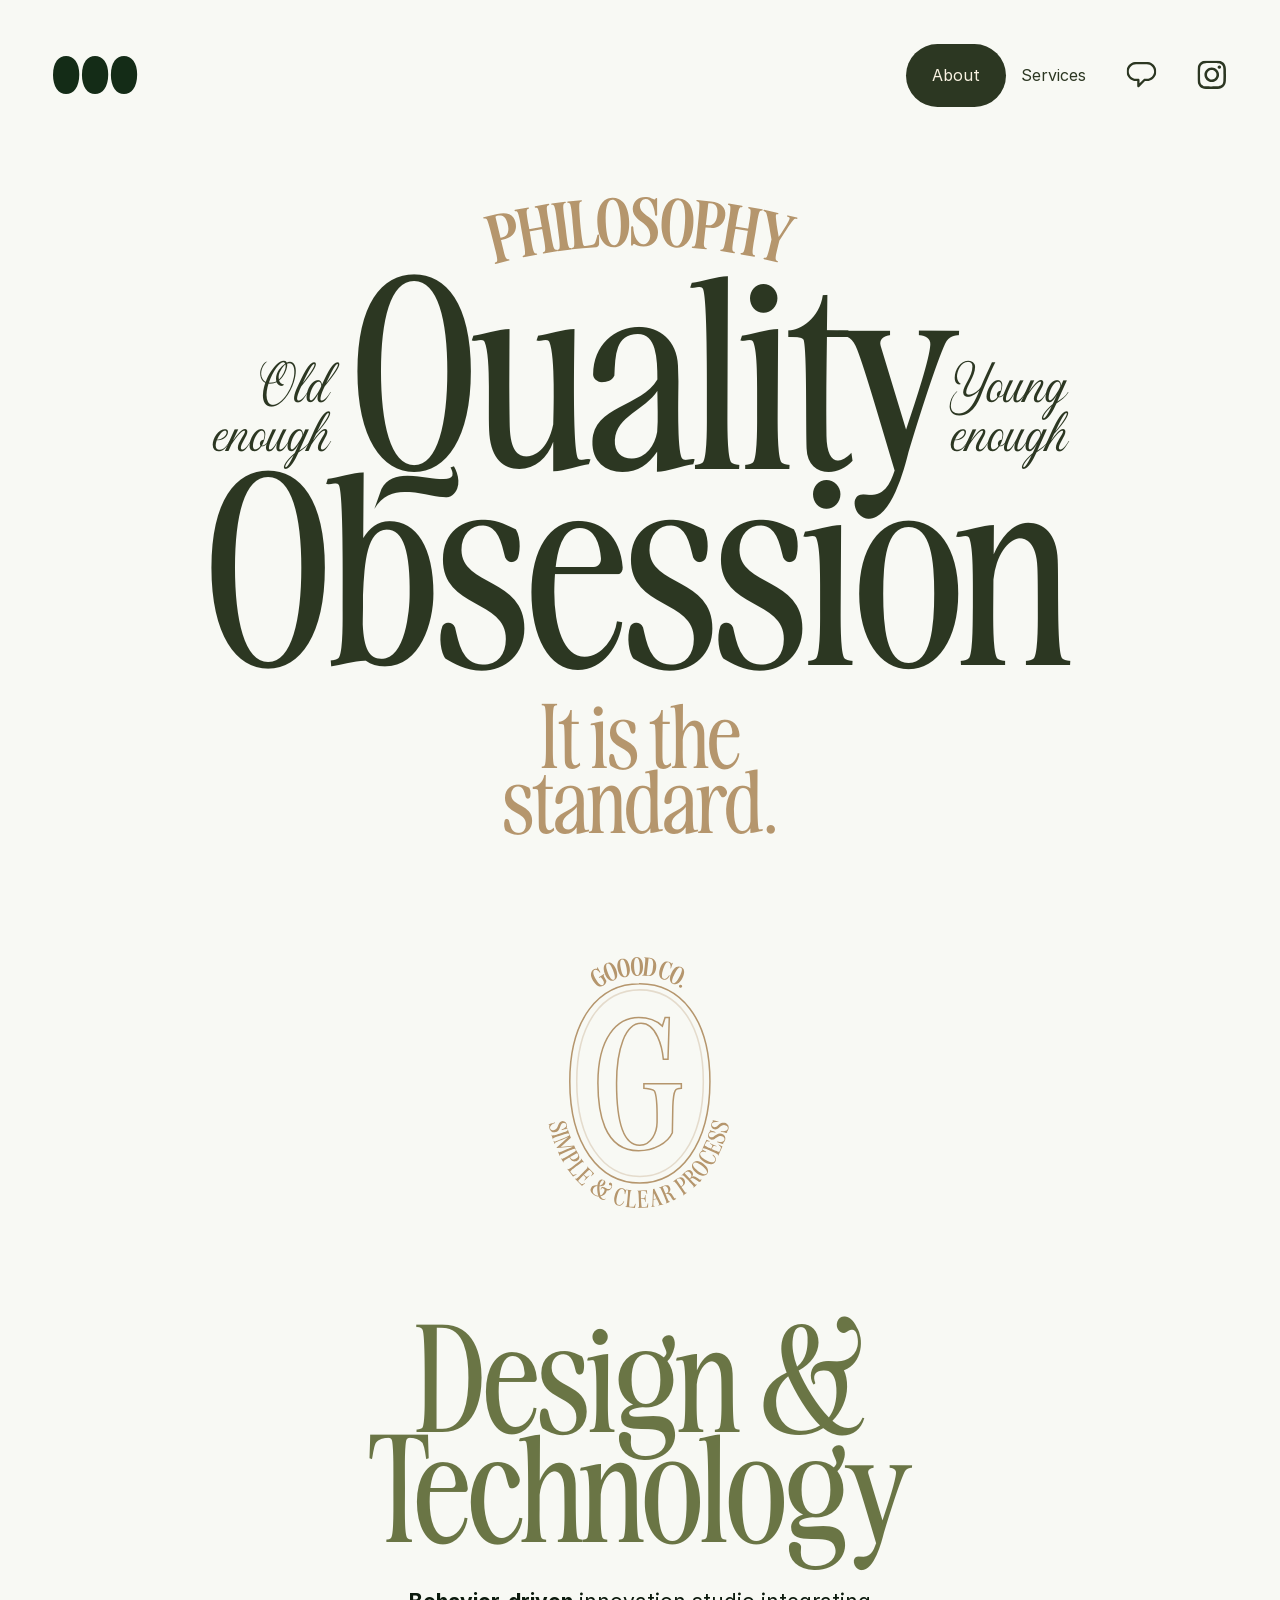
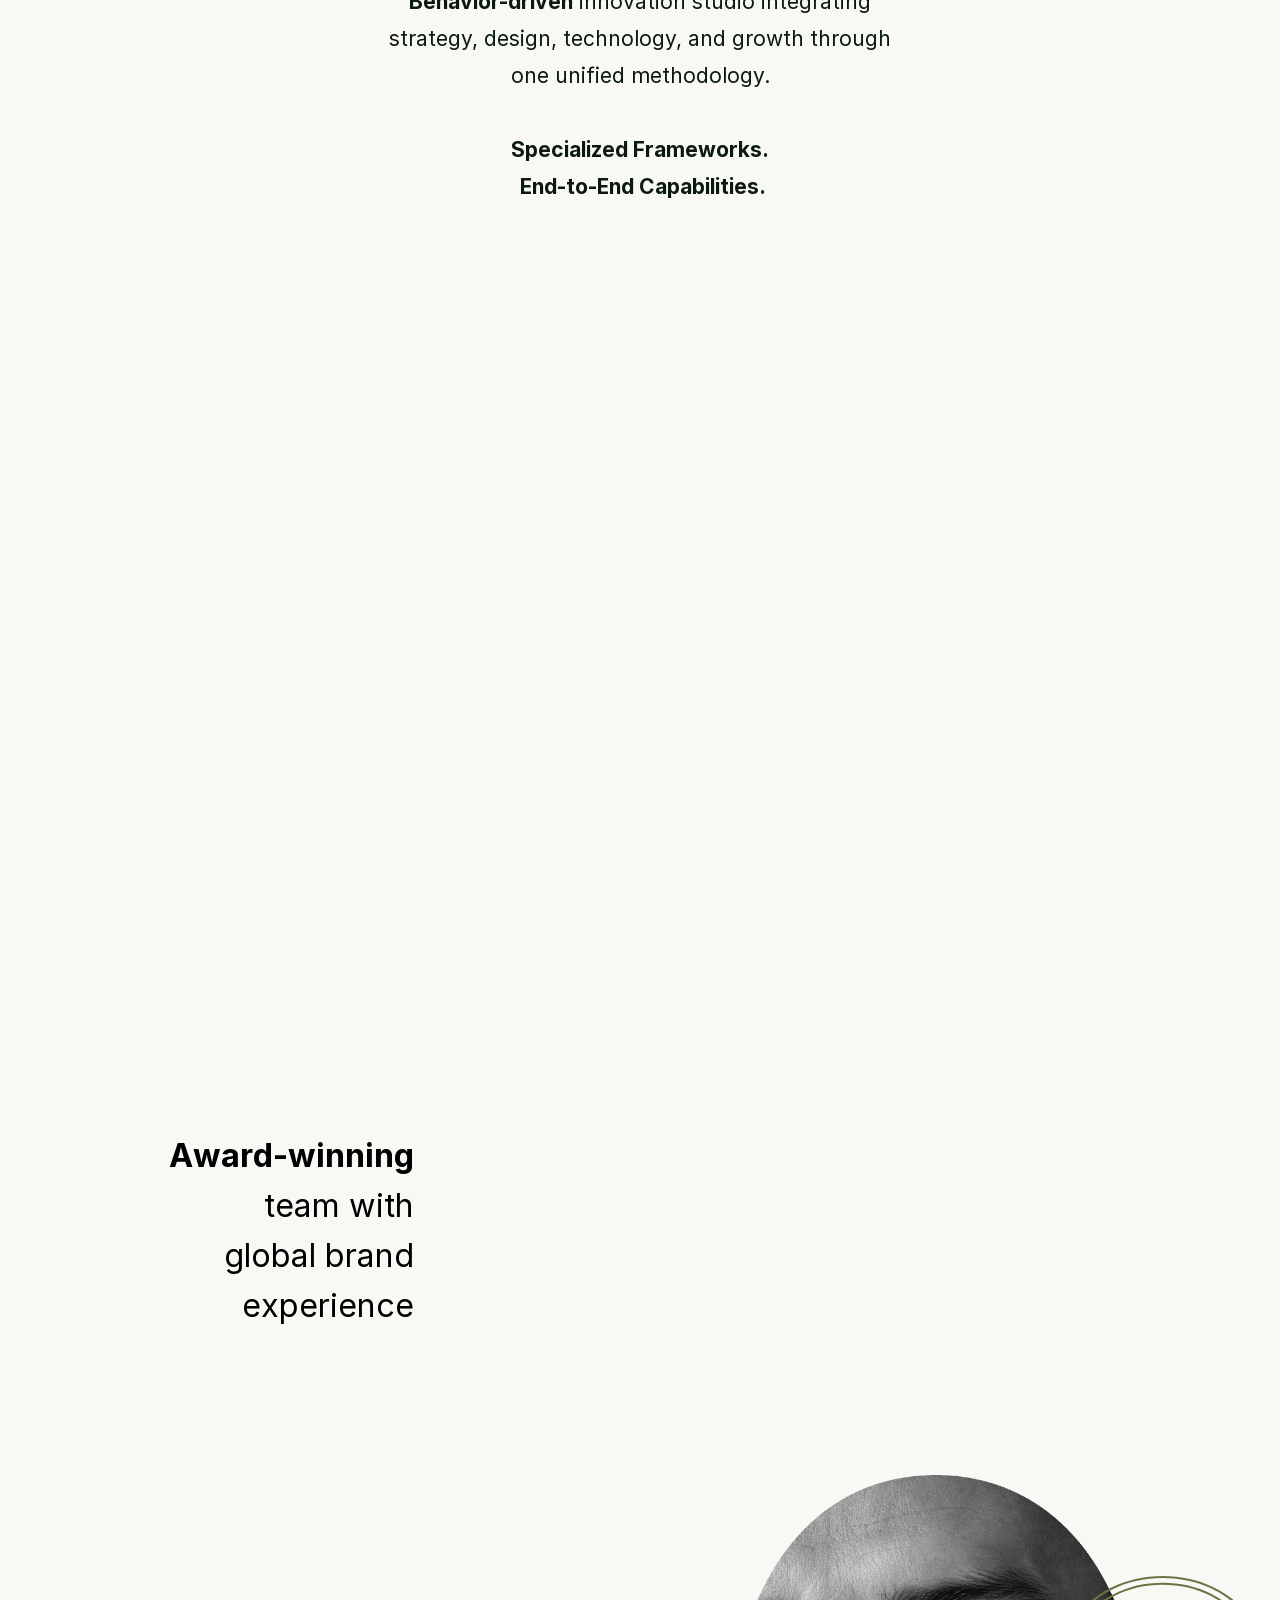
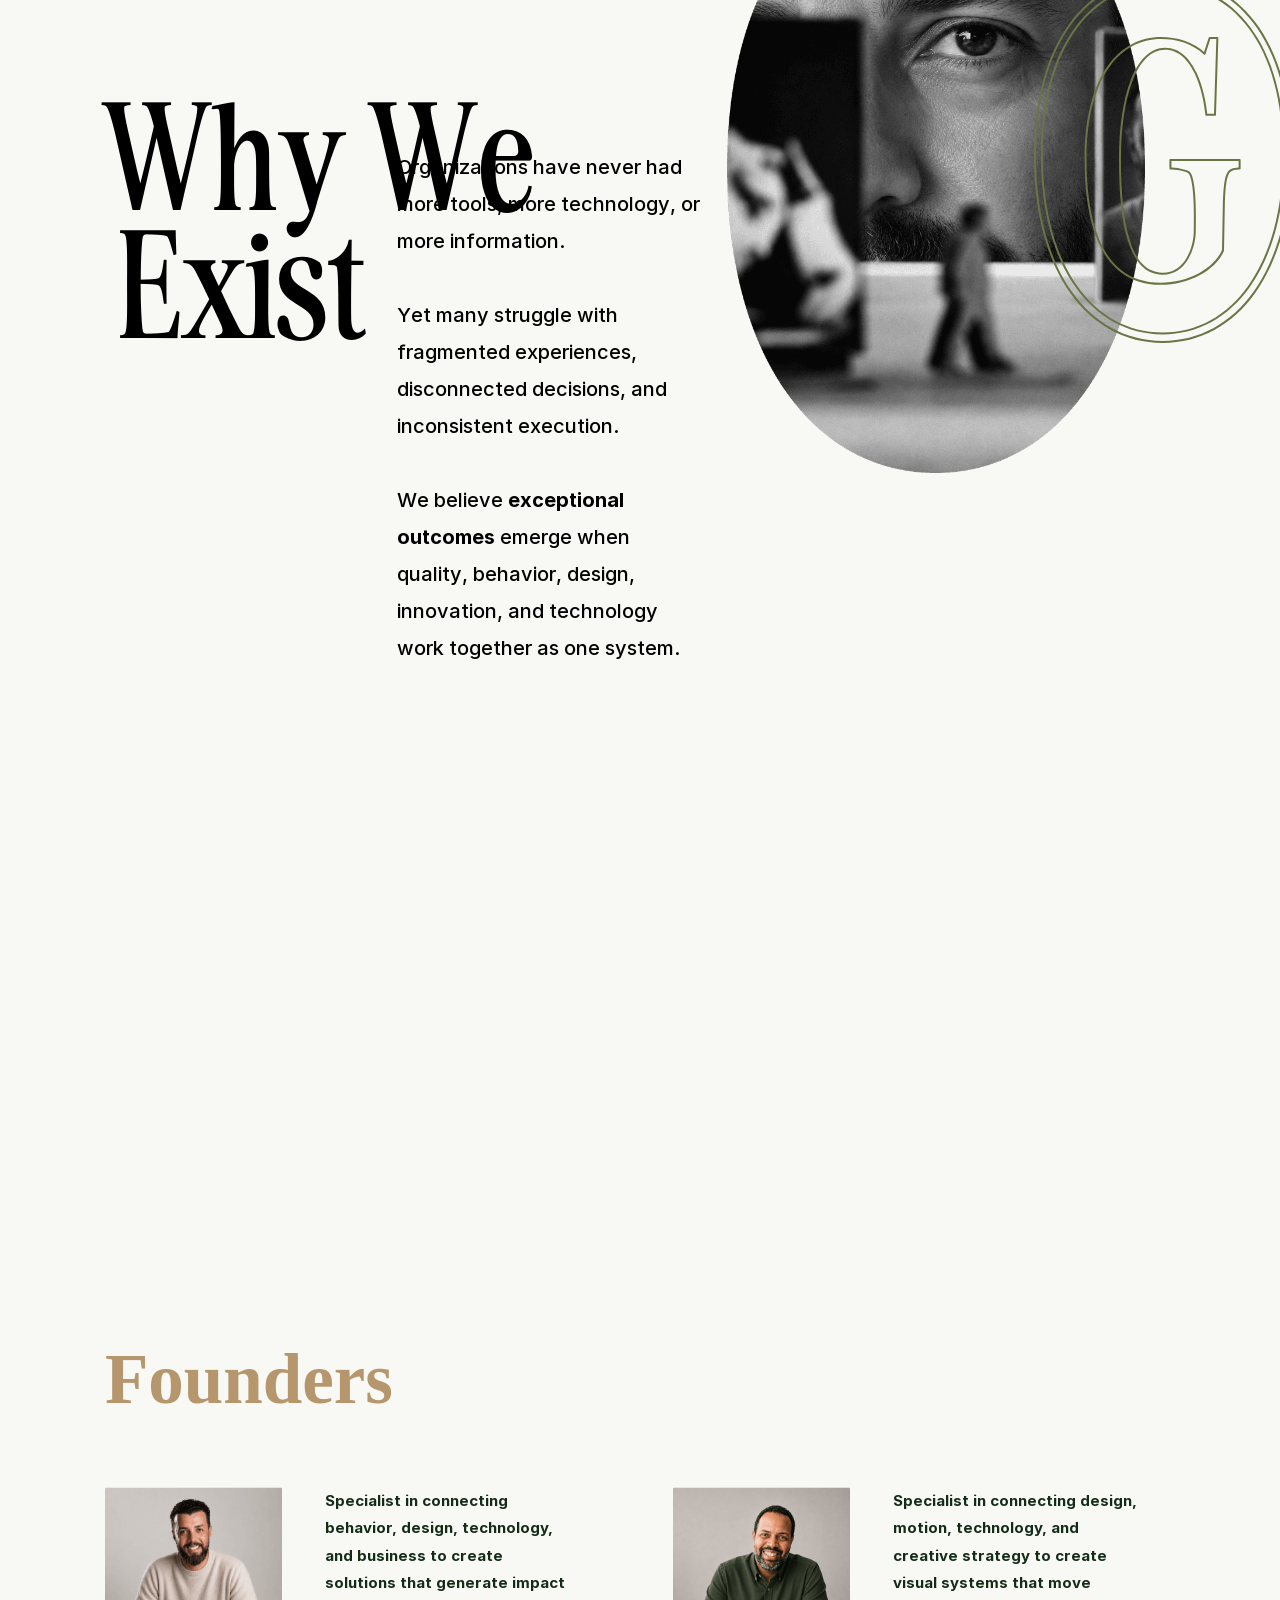
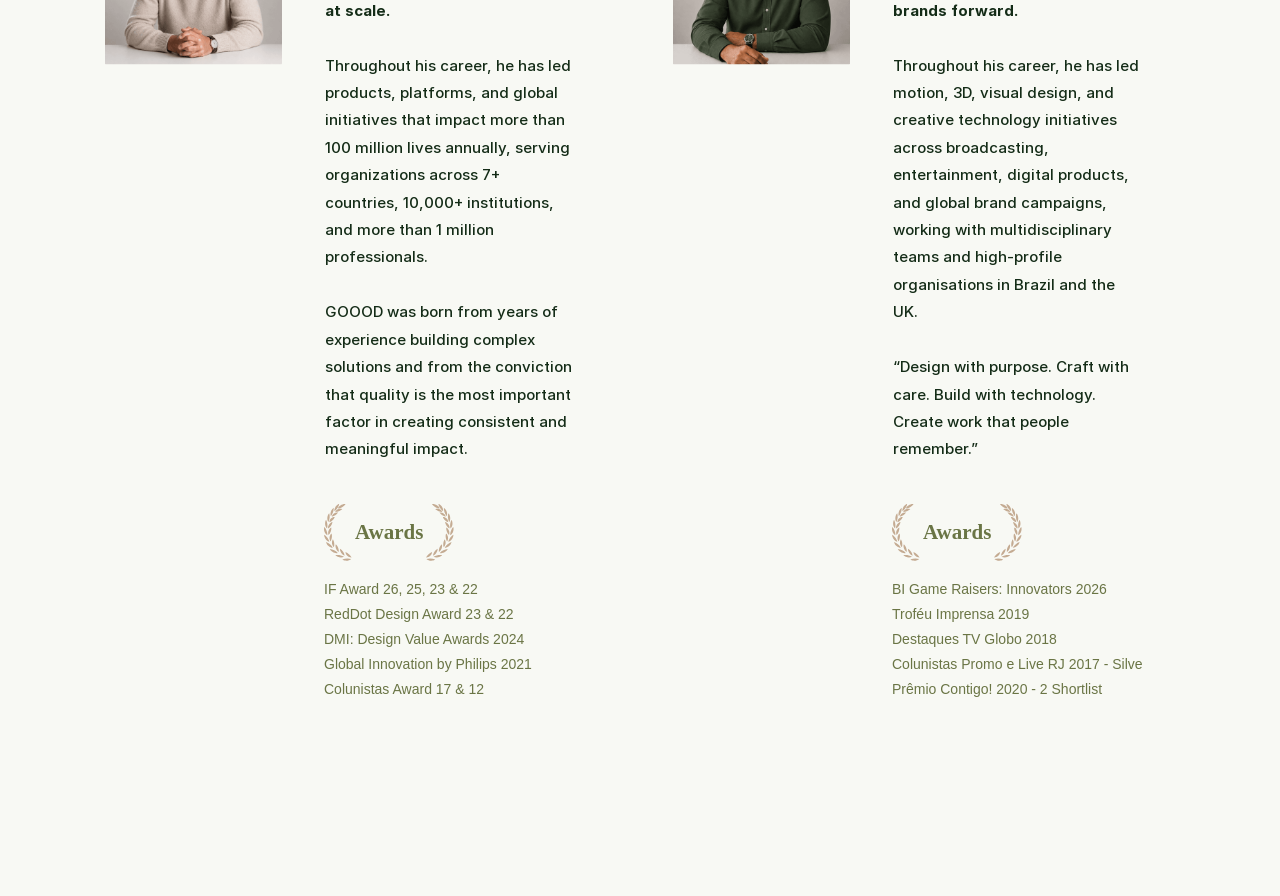
==== commit 2ba49c1d: "Publish visibility fixes for site export" ====
--- a/about/index.html
+++ b/about/index.html
@@ -57,8 +57,40 @@
     <!-- End of headEnd -->
 	
 <style>
+  [data-framer-appear-id] {
+    opacity: 1 !important;
+    transform: none !important;
+    filter: none !important;
+  }
+
+  [data-framer-name][style*="opacity:0"] {
+    opacity: 1 !important;
+    filter: none !important;
+  }
+
+  .framer-text span[style*="opacity:0"] {
+    opacity: 1 !important;
+    filter: none !important;
+    transform: none !important;
+  }
+</style>
+<style>
       #__framer-badge-container { display: none !important; }
       html { scroll-behavior: smooth; }
+      [data-framer-appear-id] {
+        opacity: 1 !important;
+        transform: none !important;
+        filter: none !important;
+      }
+      [data-framer-name][style*="opacity:0"] {
+        opacity: 1 !important;
+        filter: none !important;
+      }
+      .framer-text span[style*="opacity:0"] {
+        opacity: 1 !important;
+        filter: none !important;
+        transform: none !important;
+      }
       
       @media (min-width: 2400px) and (min-height: 1400px) {
         .framer-zgIut .framer-1336fwz {
@@ -71,7 +103,7 @@
           min-height: 0 !important;
         }
       }
-    </style></head>
+    </style></head>
 <body>
 	<script async src="https://events.framer.com/script?v=2" data-fid="a3f64bd80a0bfce9b6d74ff21b4be67b3bc931530edb279128dbe7d1ca8f7763" data-no-nt></script>
 	<!-- Start of bodyStart -->
